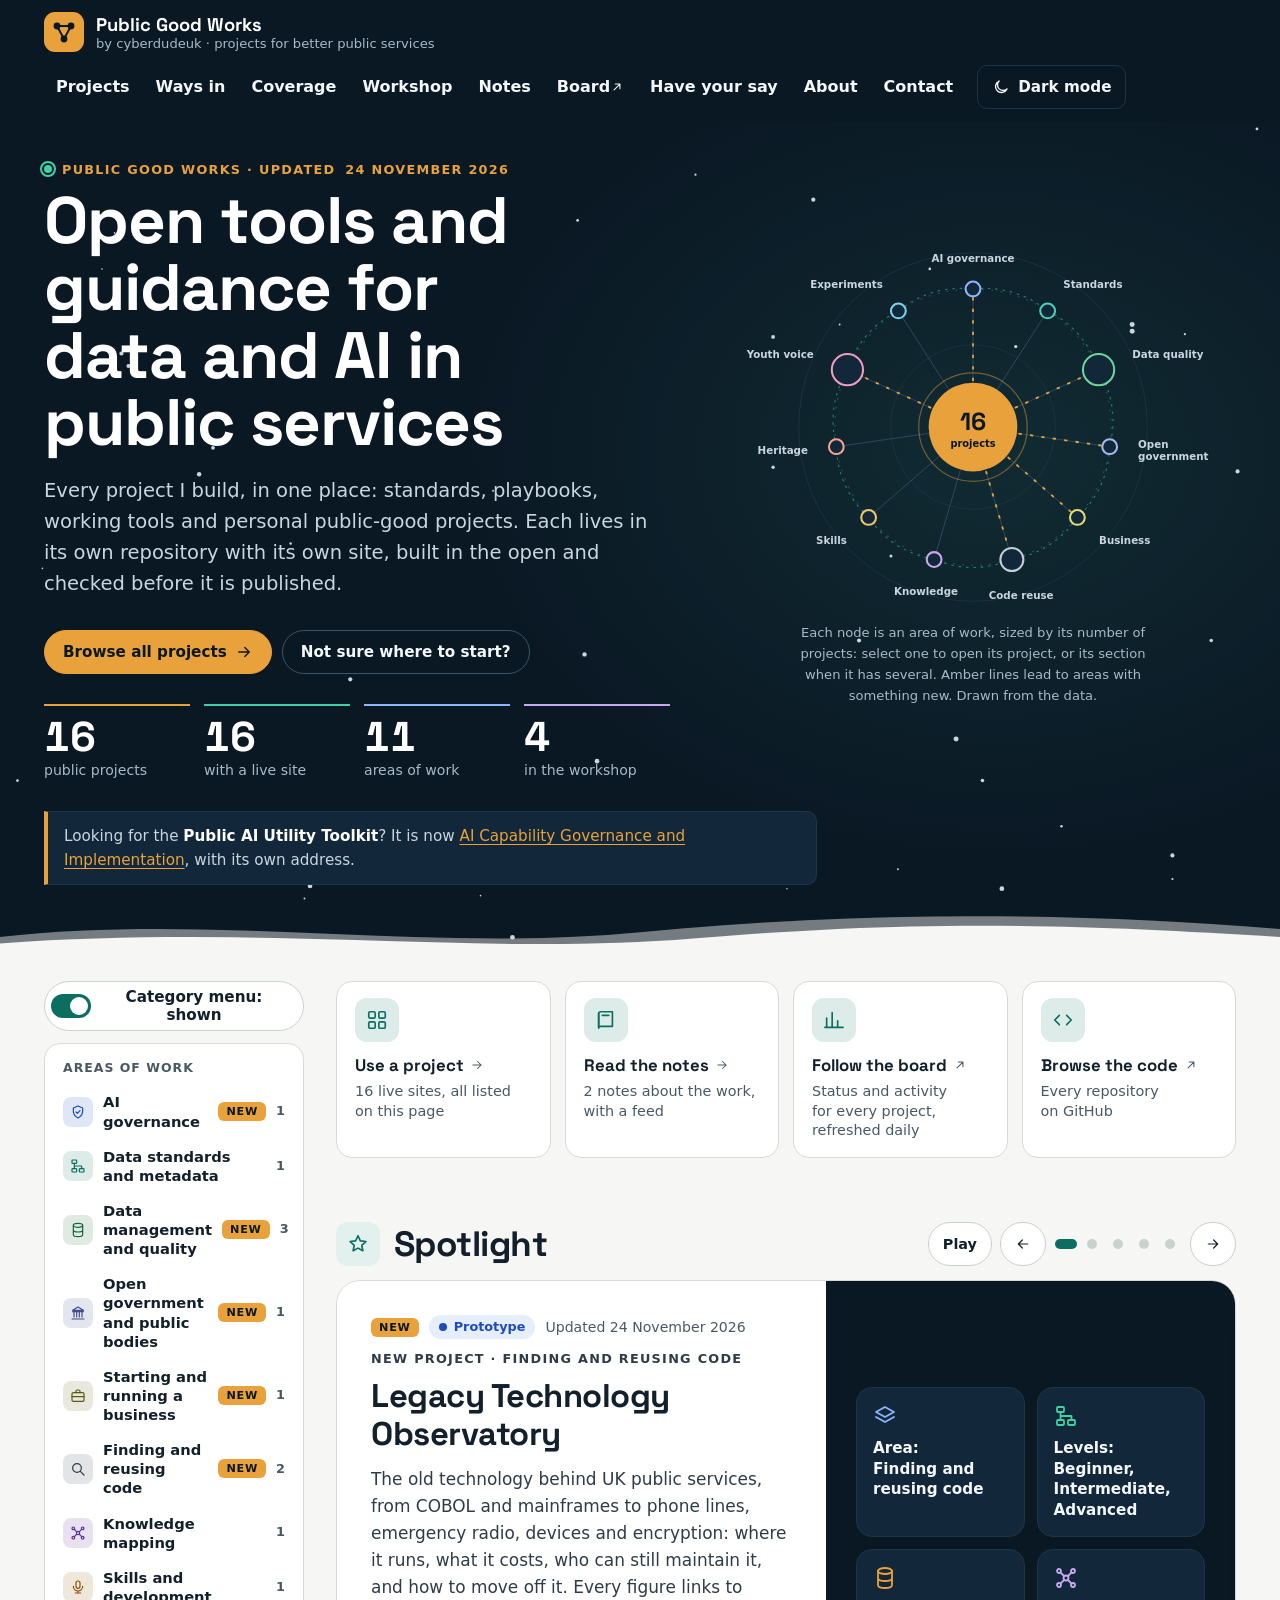
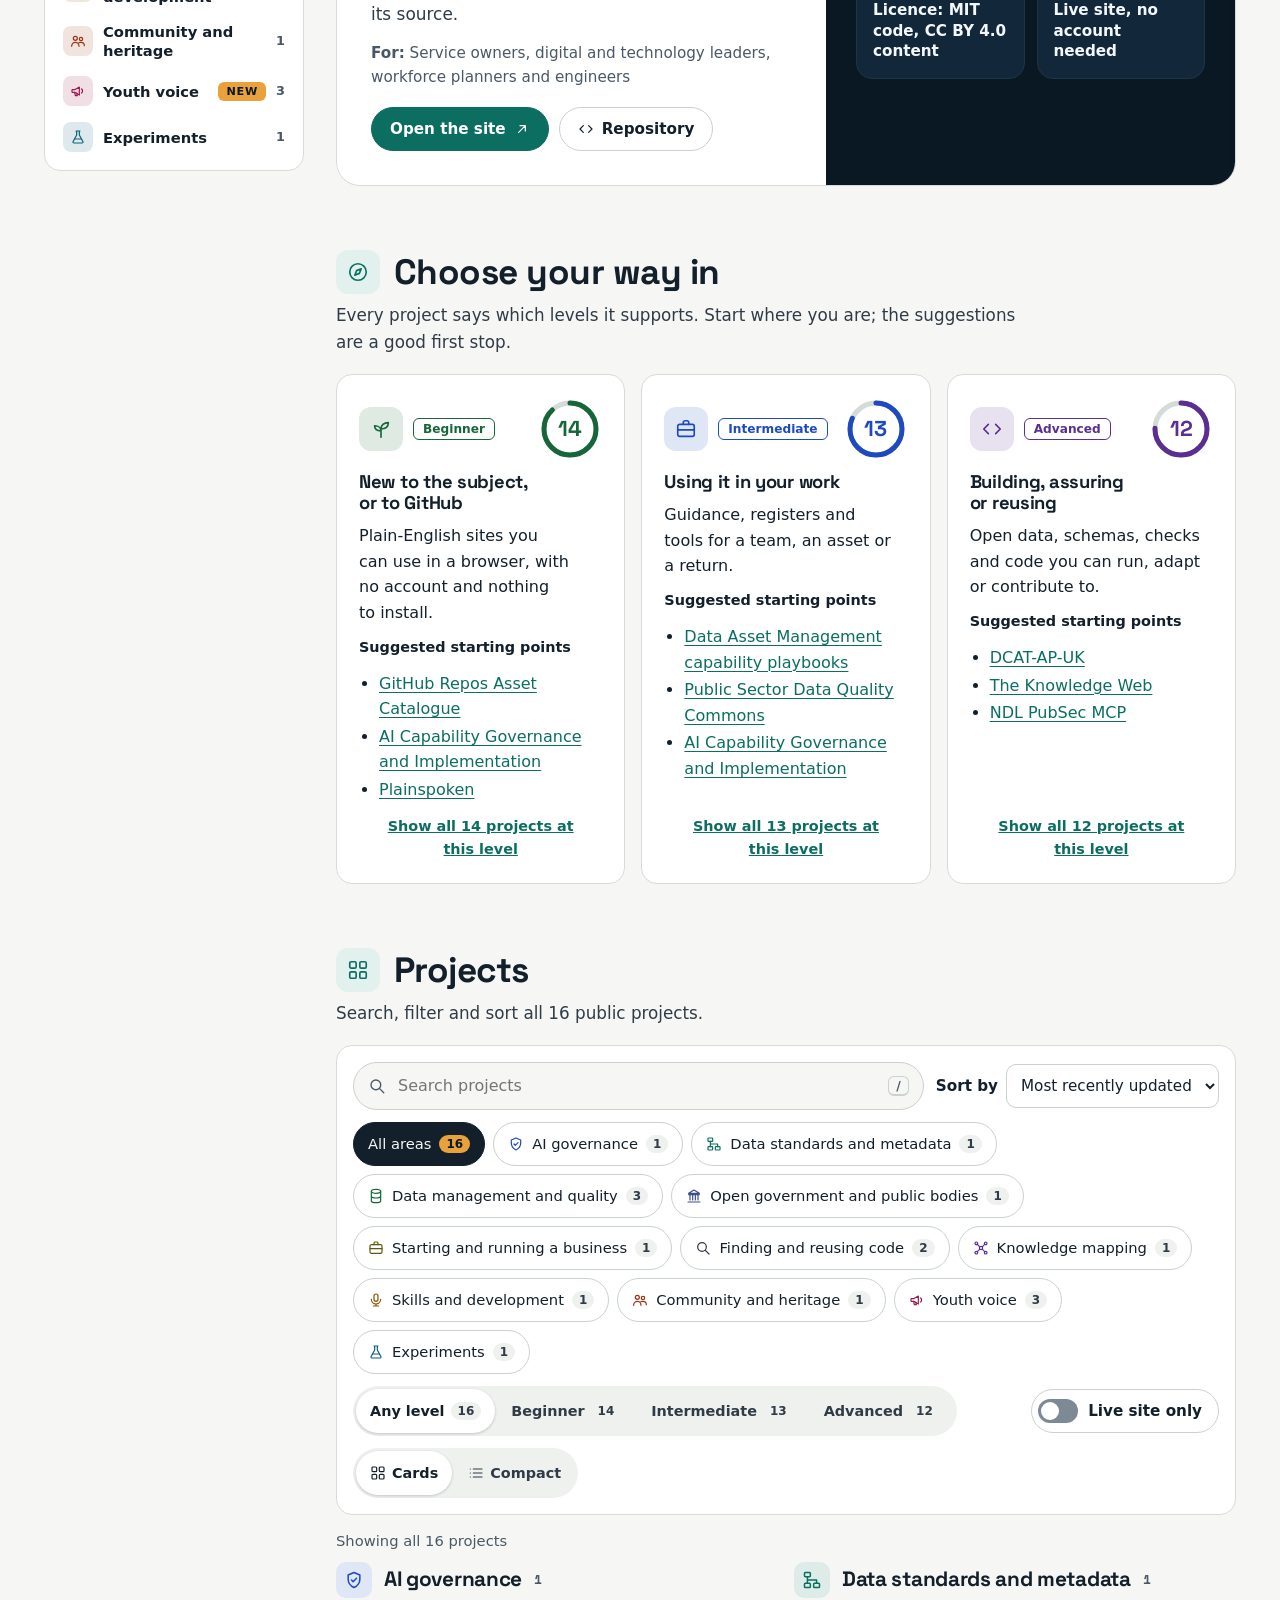
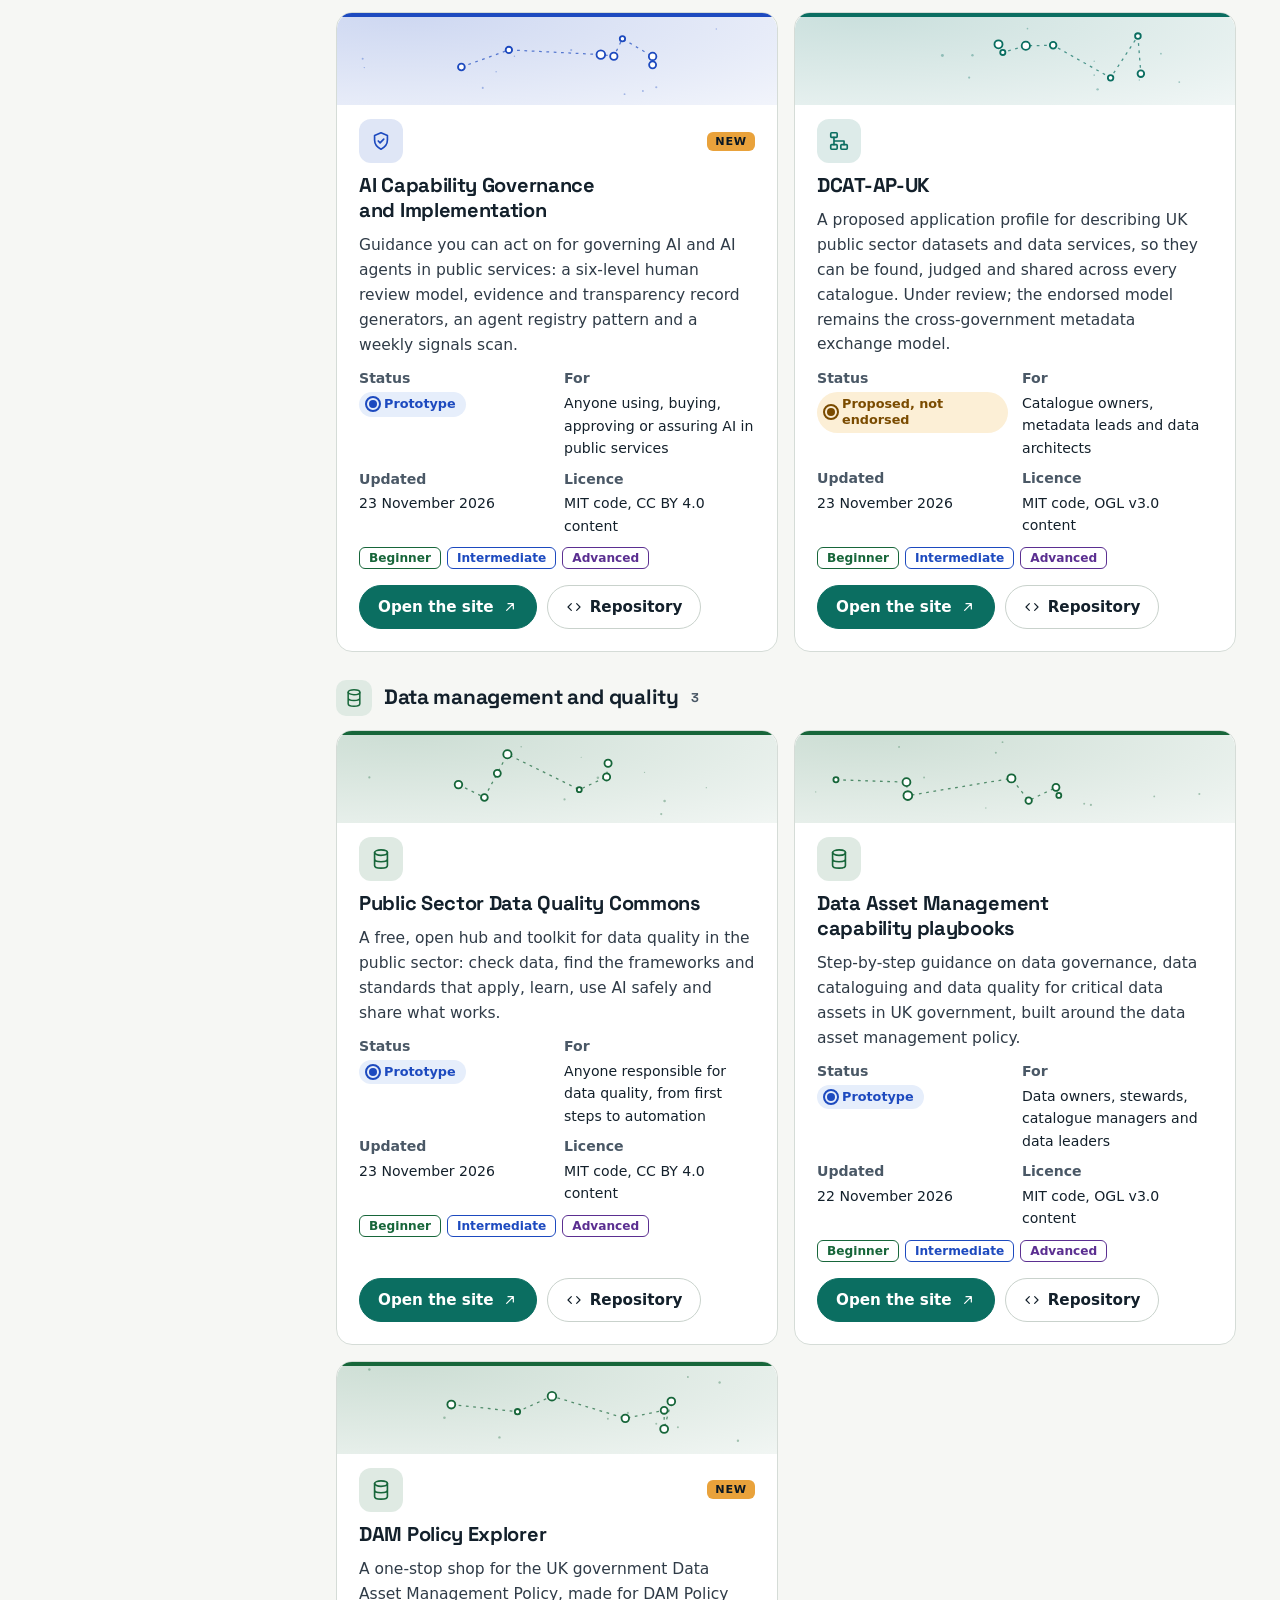
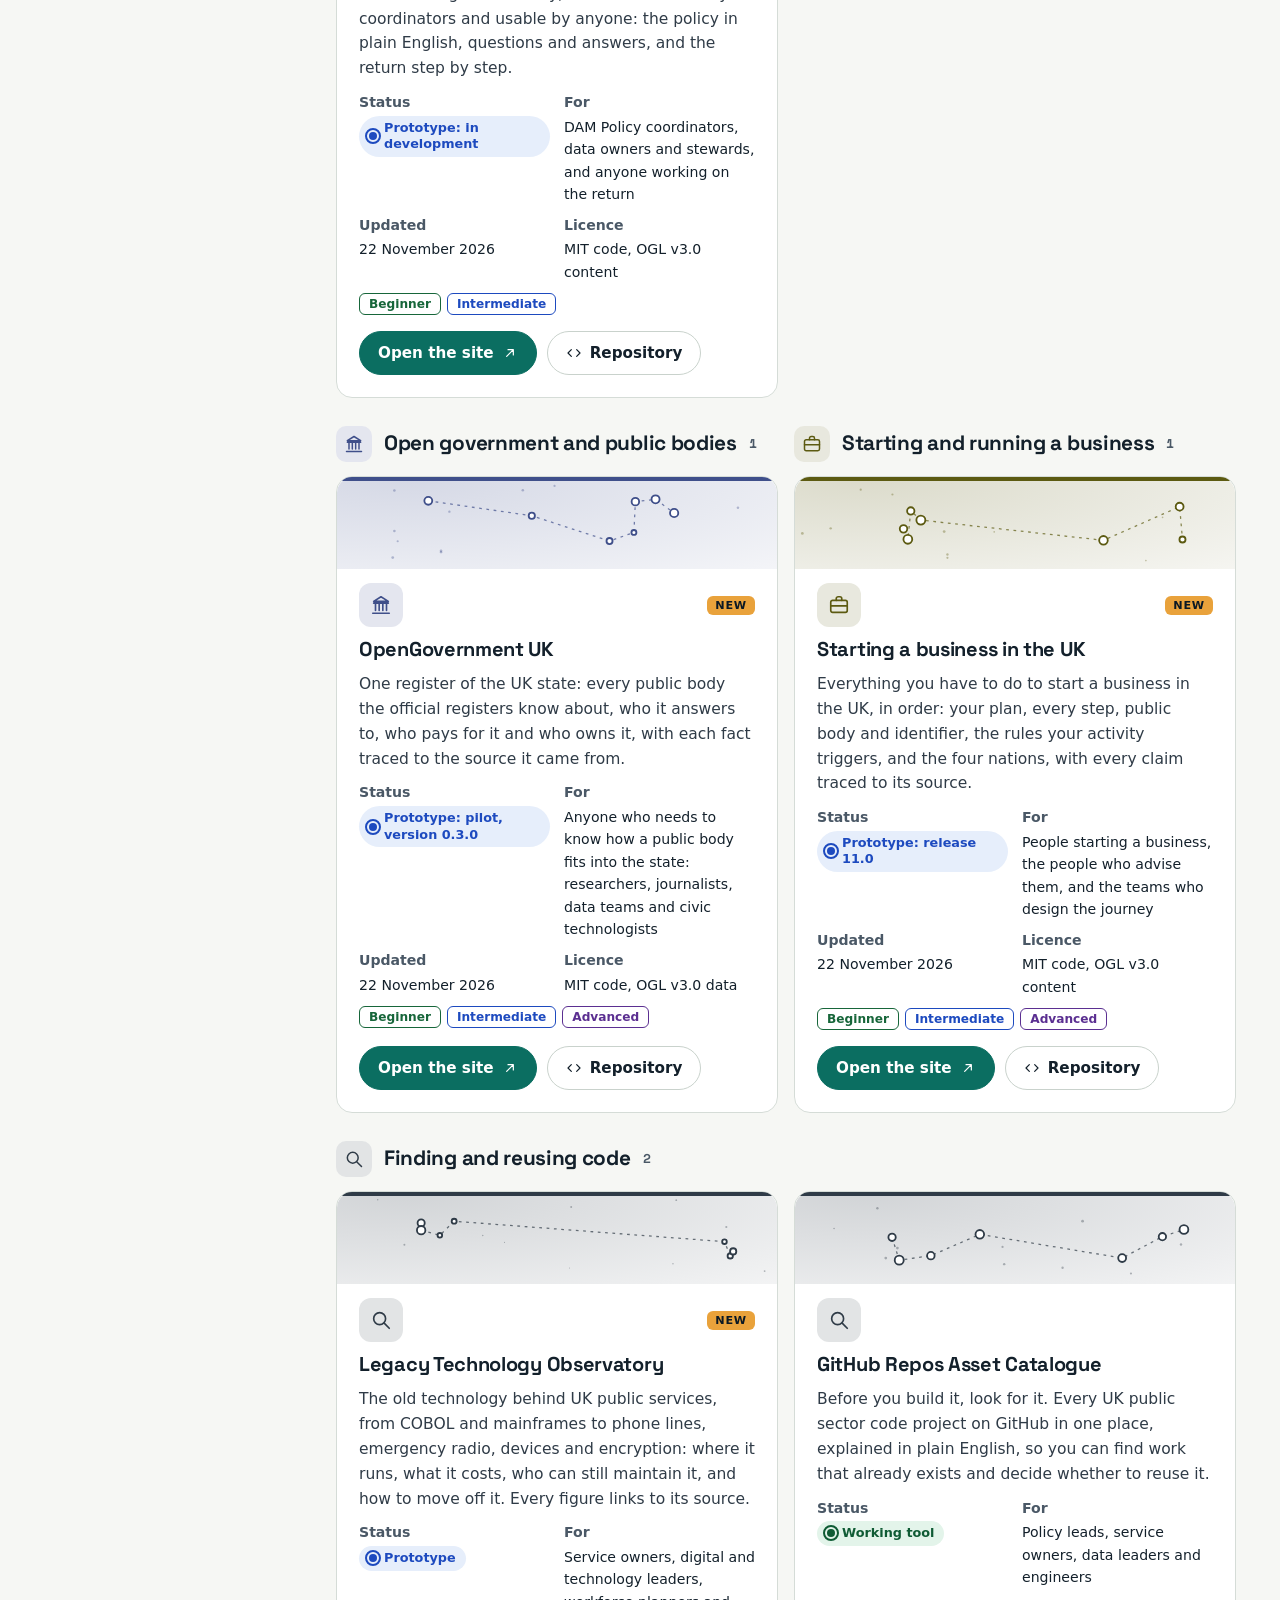
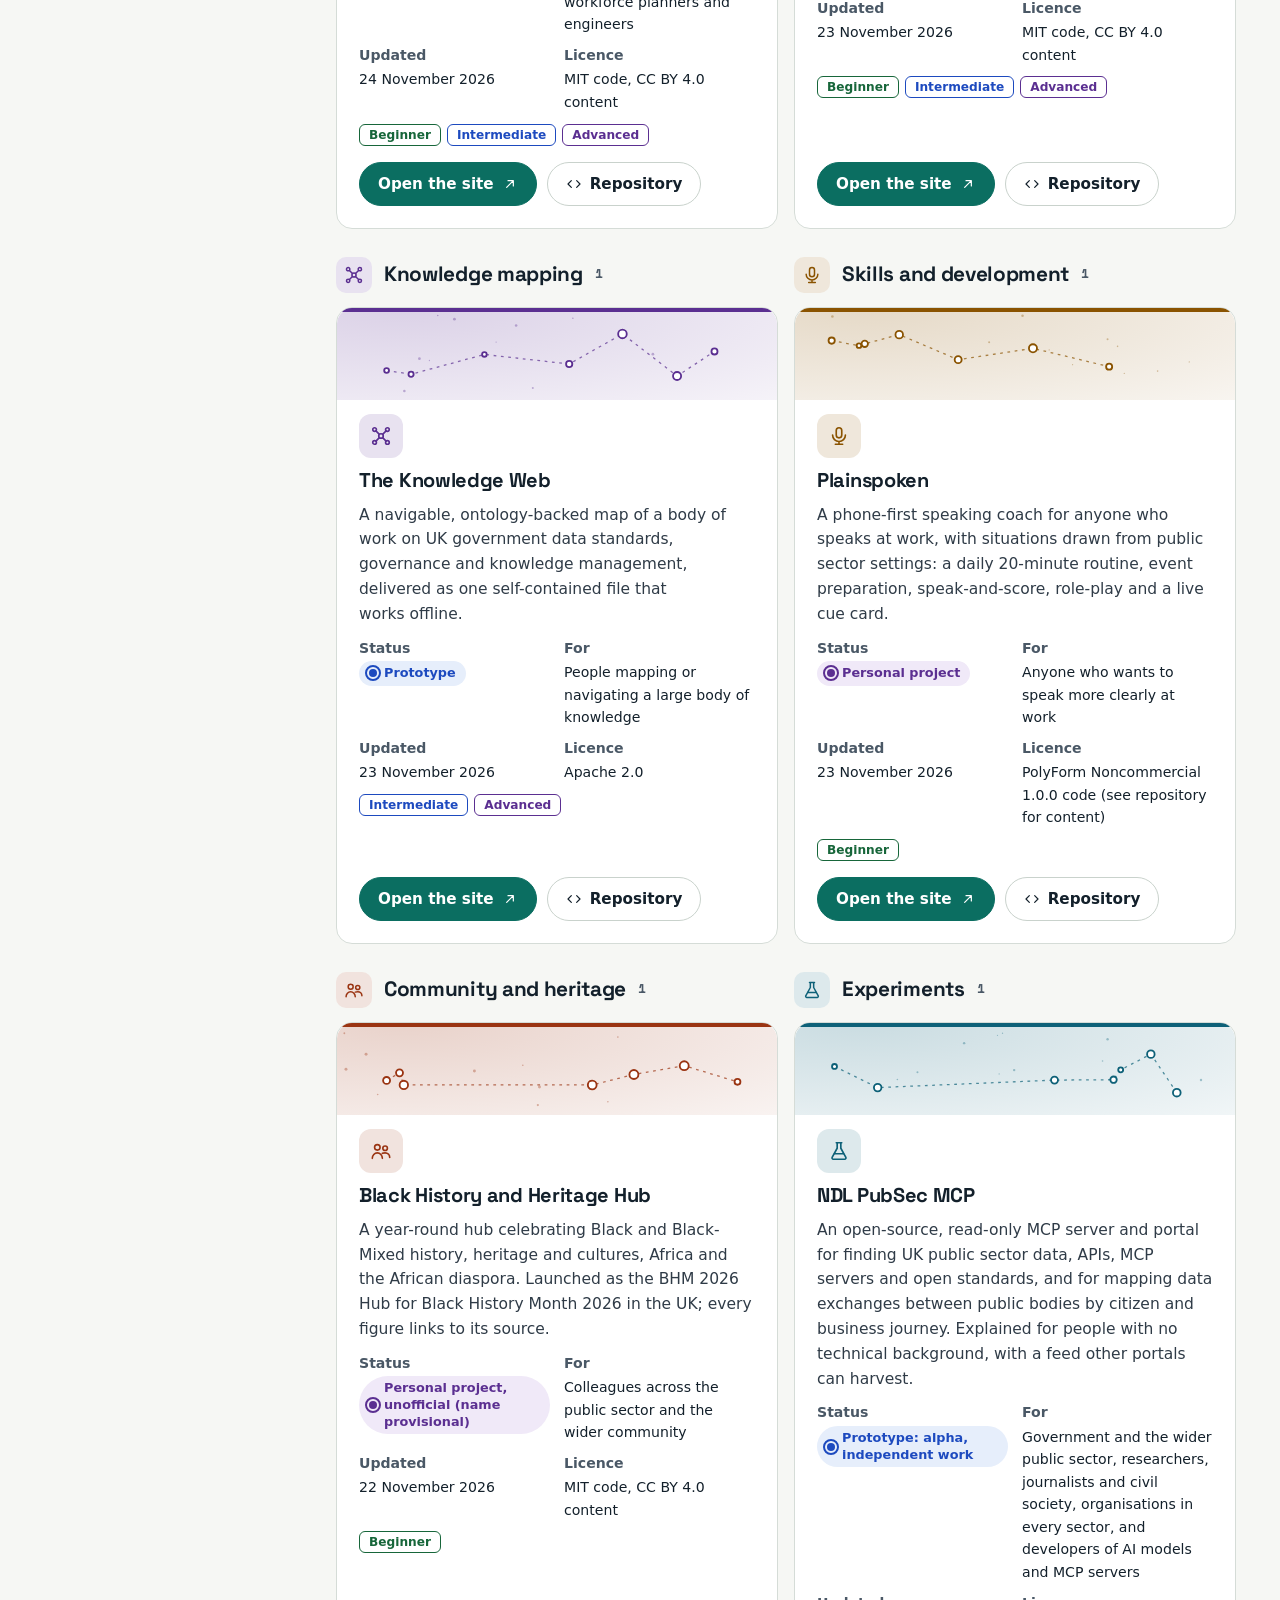
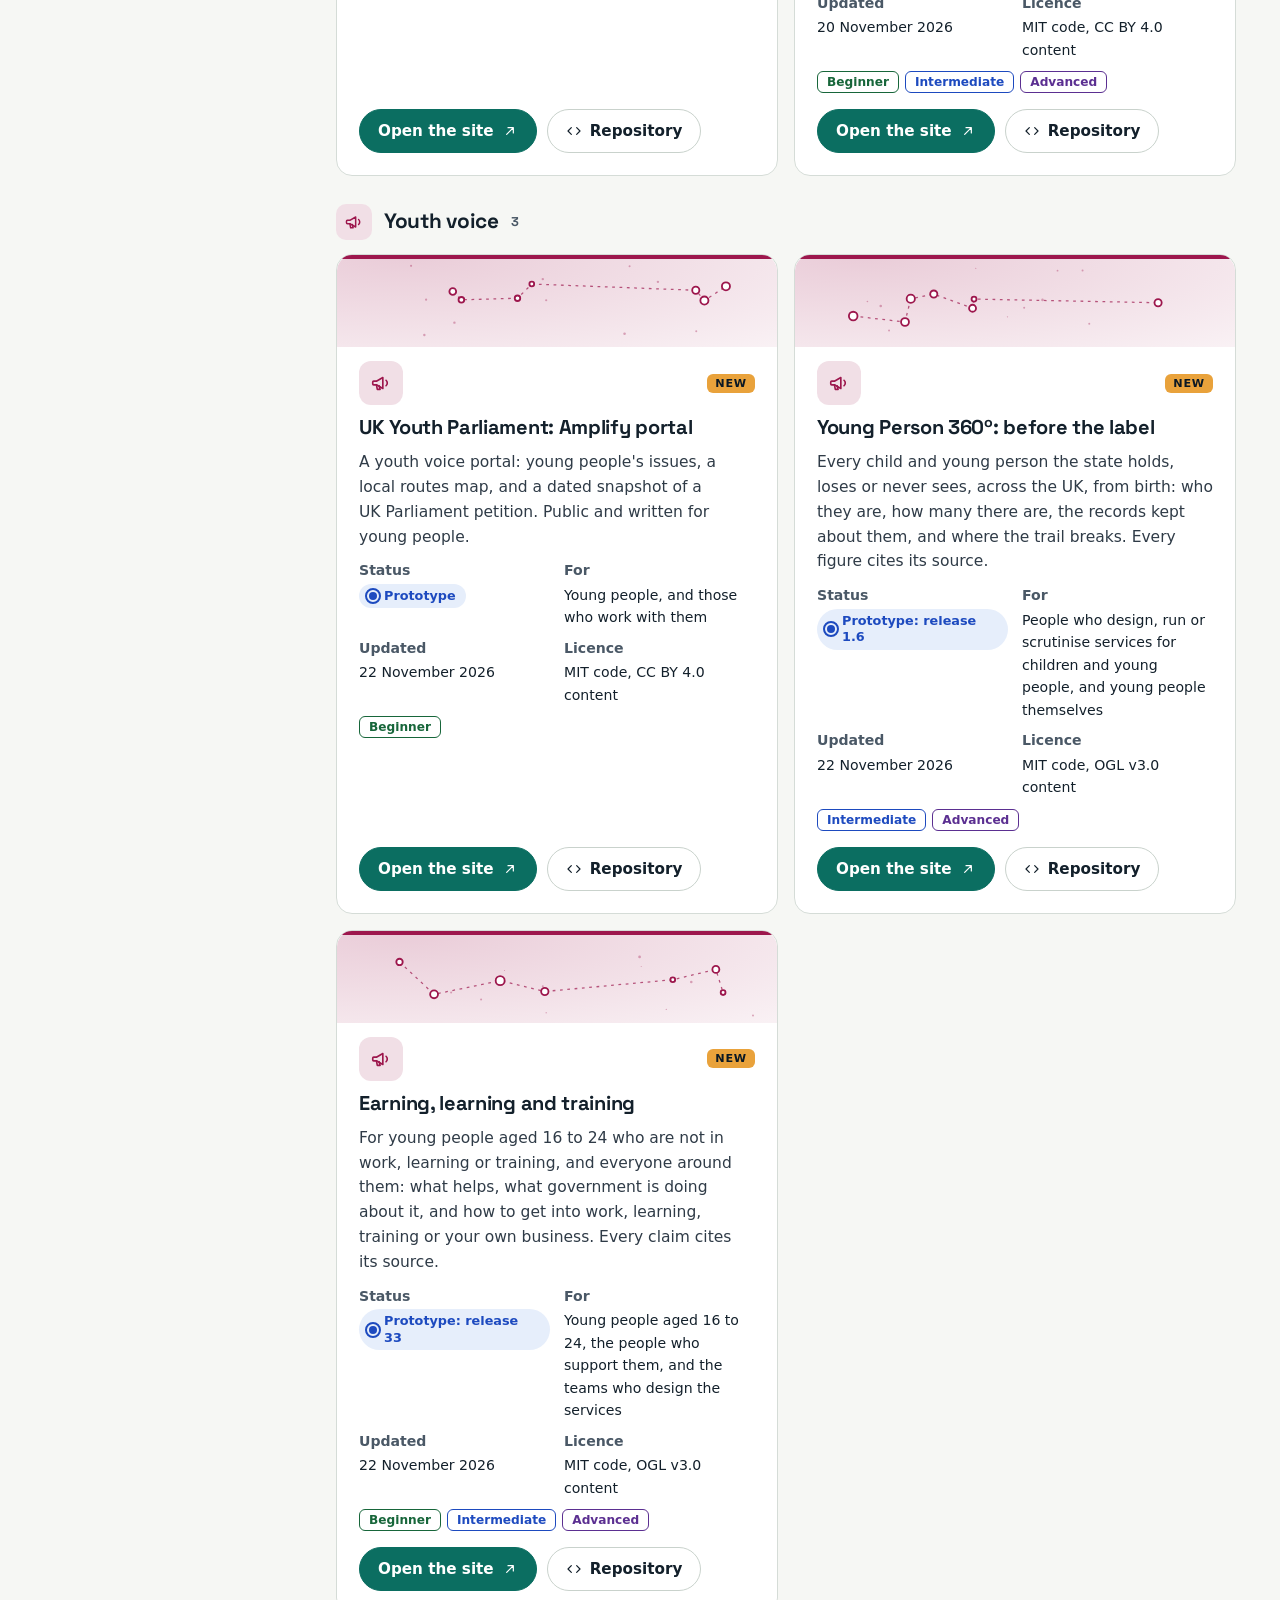
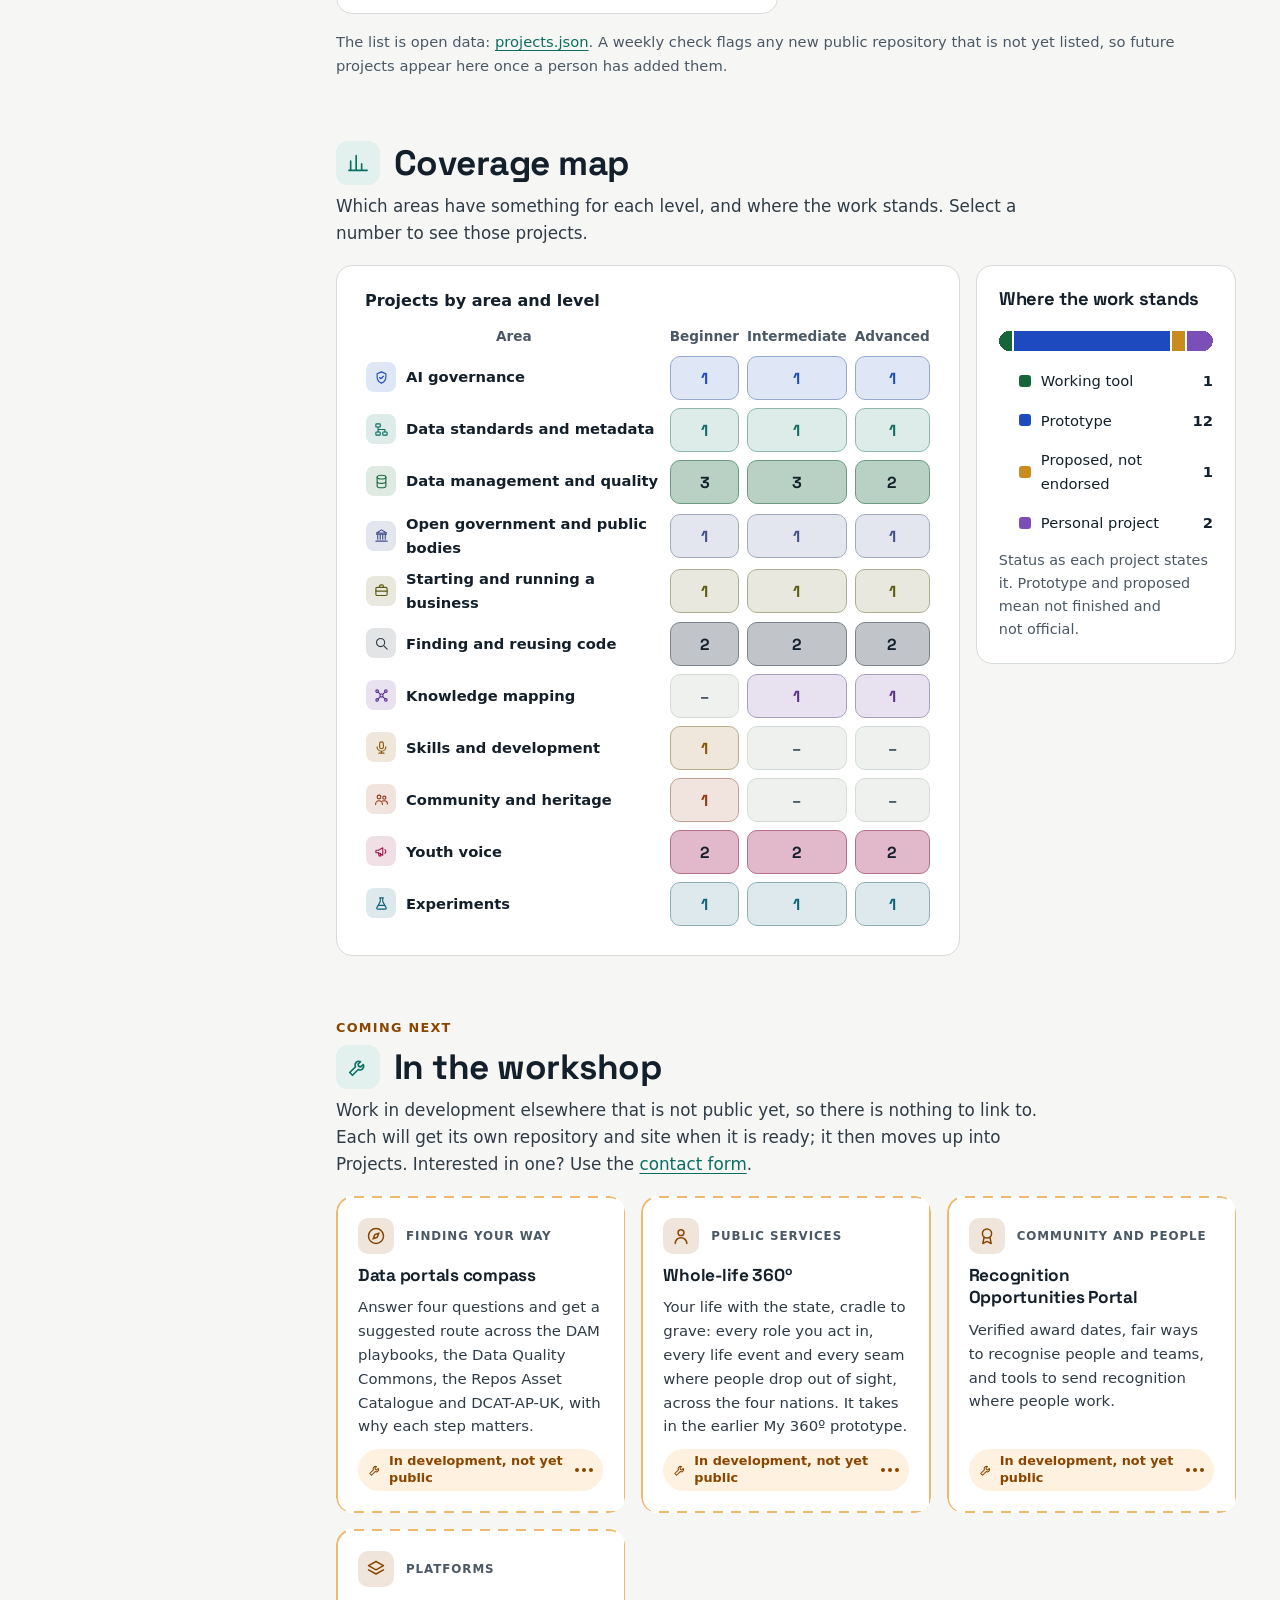
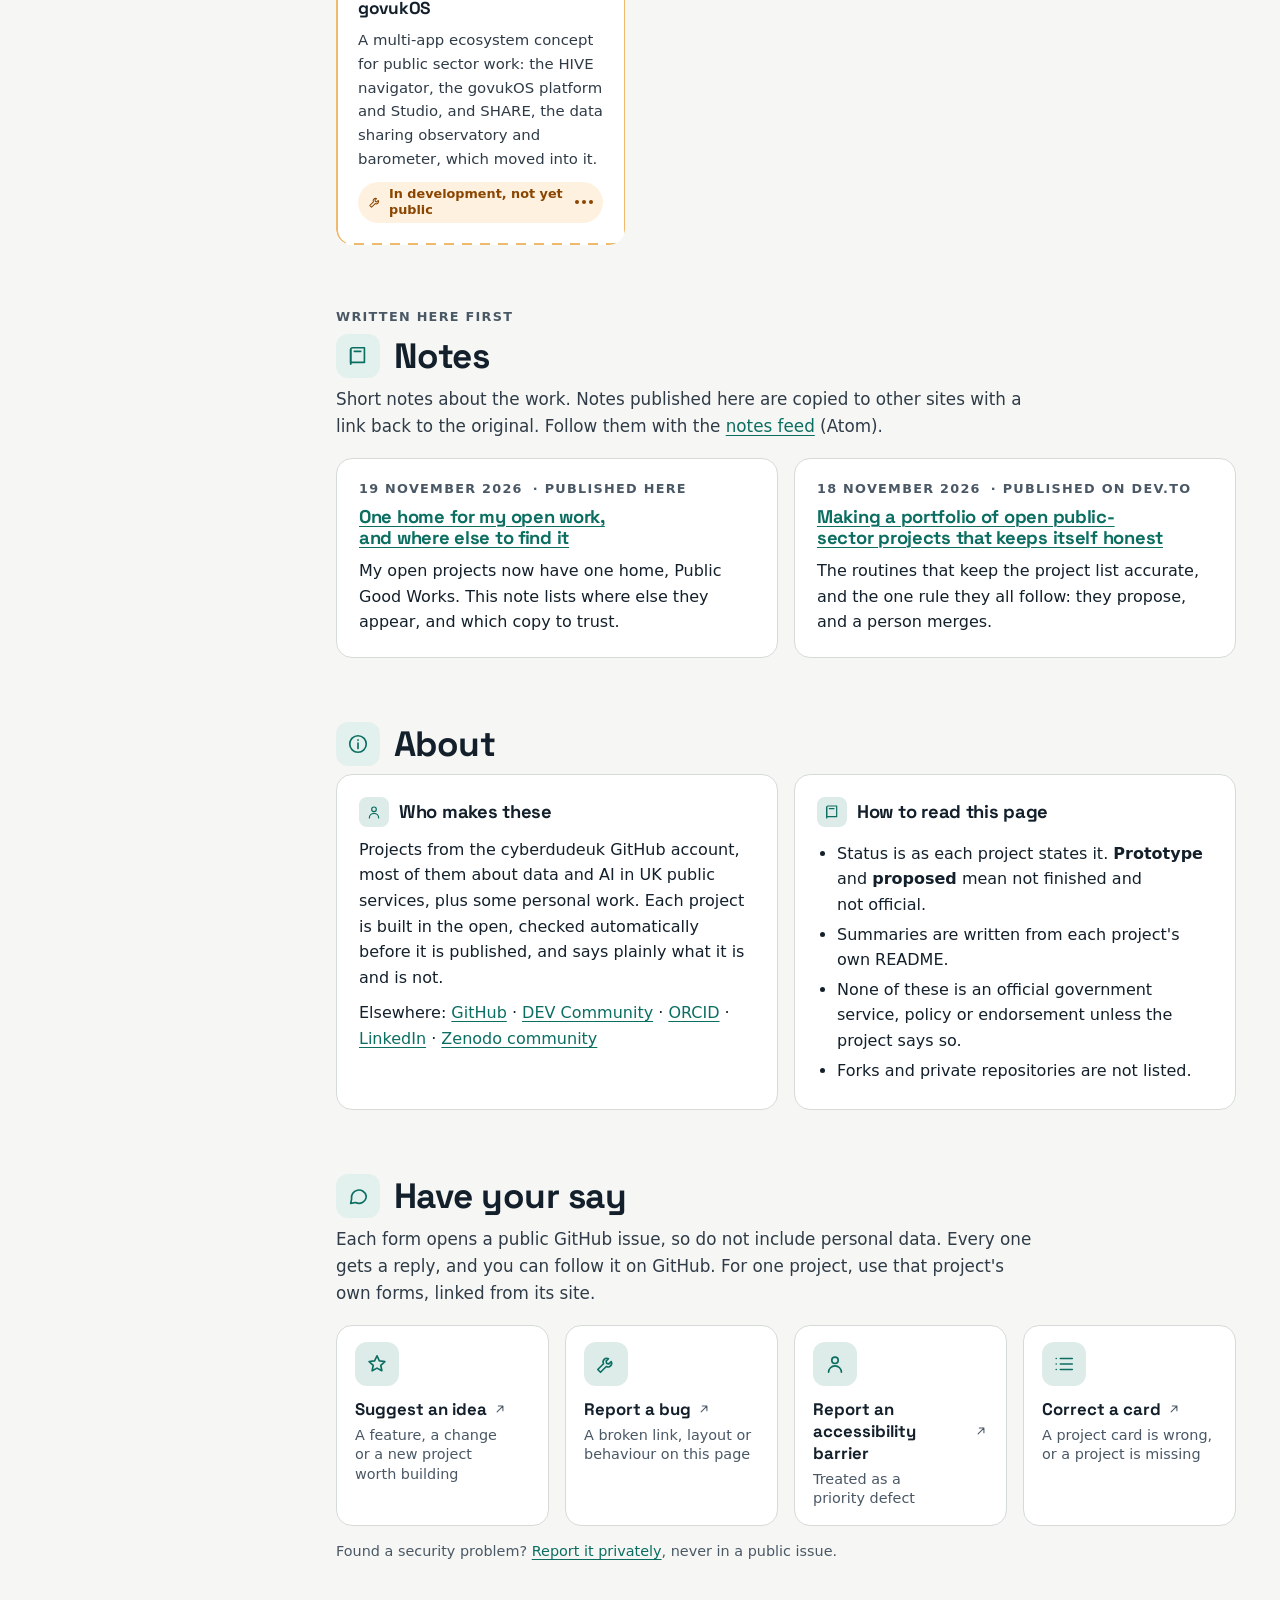
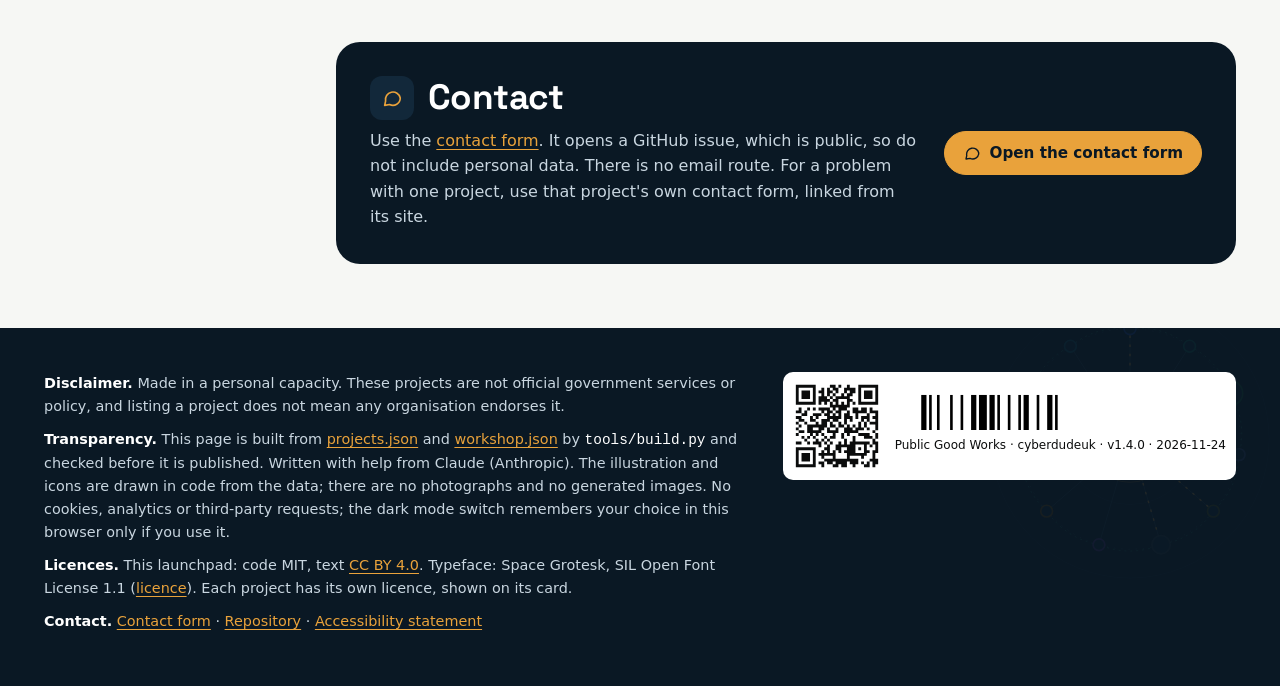
==== index.html @ a4d7176a "Add the Legacy Technology Observatory to the launchpad New project in Finding and reusing code, next" ====
<!DOCTYPE html>
<html lang="en-GB">
<head>
<meta charset="utf-8">
<meta name="viewport" content="width=device-width, initial-scale=1">
<title>Public Good Works: open tools for public services, by cyberdudeuk</title>
<meta name="description" content="Open tools, standards and guidance for data and AI in UK public services, plus personal public-good projects: every project by cyberdudeuk in one place.">
<meta name="version" content="1.4.0">
<link rel="canonical" href="https://cyberdudeuk.github.io/">
<link rel="alternate" type="application/atom+xml" href="feed.xml" title="Public Good Works: notes">
<meta property="og:type" content="website"><meta property="og:title" content="Public Good Works: open tools for public services"><meta property="og:url" content="https://cyberdudeuk.github.io/">
<meta property="og:description" content="Open tools, standards and guidance for data and AI in UK public services.">
<meta property="og:image" content="https://cyberdudeuk.github.io/og.jpg"><meta property="og:image:width" content="1200"><meta property="og:image:height" content="630"><meta property="og:image:alt" content="16 projects across 11 areas of work, drawn as a constellation">
<meta name="twitter:card" content="summary_large_image">
<meta name="theme-color" content="#0a1824">
<meta name="color-scheme" content="light dark">
<link rel="icon" href="data:image/svg+xml,%3Csvg xmlns='http://www.w3.org/2000/svg' viewBox='0 0 32 32'%3E%3Crect width='32' height='32' rx='8' fill='%23e9a23b'/%3E%3Cpath d='M10 11L22 11L16 22Z' fill='none' stroke='%230a1824' stroke-width='2'/%3E%3Ccircle cx='10' cy='11' r='3' fill='%230a1824'/%3E%3Ccircle cx='22' cy='11' r='3' fill='%230a1824'/%3E%3Ccircle cx='16' cy='22' r='3' fill='%230a1824'/%3E%3C/svg%3E">
<link rel="preload" href="fonts/space-grotesk-latin-wght.woff2" as="font" type="font/woff2" crossorigin>
<link rel="stylesheet" href="styles.css?v=c8df21d7c6">
<script type="application/ld+json">{"@context": "https://schema.org", "@type": "CollectionPage", "name": "Public Good Works", "creator": {"@type": "Person", "name": "cyberdudeuk", "sameAs": ["https://github.com/cyberdudeuk", "https://dev.to/cyberdudeuk", "https://orcid.org/0009-0000-5880-7219", "https://www.linkedin.com/in/emanuel", "https://zenodo.org/communities/public-good-works"]}, "url": "https://cyberdudeuk.github.io/", "dateModified": "2026-11-24", "inLanguage": "en-GB", "mainEntity": {"@type": "ItemList", "numberOfItems": 16, "itemListElement": [{"@type": "ListItem", "position": 1, "item": {"@type": "CreativeWork", "name": "Legacy Technology Observatory", "url": "https://cyberdudeuk.github.io/legacy-technology-observatory/", "codeRepository": "https://github.com/cyberdudeuk/legacy-technology-observatory", "abstract": "The old technology behind UK public services, from COBOL and mainframes to phone lines, emergency radio, devices and encryption: where it runs, what it costs, who can still maintain it, and how to move off it. Every figure links to its source.", "genre": "Finding and reusing code"}}, {"@type": "ListItem", "position": 2, "item": {"@type": "CreativeWork", "name": "AI Capability Governance and Implementation", "url": "https://cyberdudeuk.github.io/ai-capability-governance/", "codeRepository": "https://github.com/cyberdudeuk/ai-capability-governance", "abstract": "Guidance you can act on for governing AI and AI agents in public services: a six-level human review model, evidence and transparency record generators, an agent registry pattern and a weekly signals scan.", "genre": "AI governance"}}, {"@type": "ListItem", "position": 3, "item": {"@type": "CreativeWork", "name": "DCAT-AP-UK", "url": "https://cyberdudeuk.github.io/dcat-ap-uk/", "codeRepository": "https://github.com/cyberdudeuk/dcat-ap-uk", "abstract": "A proposed application profile for describing UK public sector datasets and data services, so they can be found, judged and shared across every catalogue. Under review; the endorsed model remains the cross-government metadata exchange model.", "genre": "Data standards and metadata"}}, {"@type": "ListItem", "position": 4, "item": {"@type": "CreativeWork", "name": "Public Sector Data Quality Commons", "url": "https://cyberdudeuk.github.io/dq-commons/", "codeRepository": "https://github.com/cyberdudeuk/dq-commons", "abstract": "A free, open hub and toolkit for data quality in the public sector: check data, find the frameworks and standards that apply, learn, use AI safely and share what works.", "genre": "Data management and quality"}}, {"@type": "ListItem", "position": 5, "item": {"@type": "CreativeWork", "name": "GitHub Repos Asset Catalogue", "url": "https://cyberdudeuk.github.io/github-repos-asset-catalogue/", "codeRepository": "https://github.com/cyberdudeuk/github-repos-asset-catalogue", "abstract": "Before you build it, look for it. Every UK public sector code project on GitHub in one place, explained in plain English, so you can find work that already exists and decide whether to reuse it.", "genre": "Finding and reusing code"}}, {"@type": "ListItem", "position": 6, "item": {"@type": "CreativeWork", "name": "The Knowledge Web", "url": "https://cyberdudeuk.github.io/knowledge-web/dist/the-web.html", "codeRepository": "https://github.com/cyberdudeuk/knowledge-web", "abstract": "A navigable, ontology-backed map of a body of work on UK government data standards, governance and knowledge management, delivered as one self-contained file that works offline.", "genre": "Knowledge mapping"}}, {"@type": "ListItem", "position": 7, "item": {"@type": "CreativeWork", "name": "Plainspoken", "url": "https://cyberdudeuk.github.io/plainspoken/", "codeRepository": "https://github.com/cyberdudeuk/plainspoken", "abstract": "A phone-first speaking coach for anyone who speaks at work, with situations drawn from public sector settings: a daily 20-minute routine, event preparation, speak-and-score, role-play and a live cue card.", "genre": "Skills and development"}}, {"@type": "ListItem", "position": 8, "item": {"@type": "CreativeWork", "name": "Data Asset Management capability playbooks", "url": "https://cyberdudeuk.github.io/dam-capability-playbooks/", "codeRepository": "https://github.com/cyberdudeuk/dam-capability-playbooks", "abstract": "Step-by-step guidance on data governance, data cataloguing and data quality for critical data assets in UK government, built around the data asset management policy.", "genre": "Data management and quality"}}, {"@type": "ListItem", "position": 9, "item": {"@type": "CreativeWork", "name": "DAM Policy Explorer", "url": "https://cyberdudeuk.github.io/dam-policy-explorer/", "codeRepository": "https://github.com/cyberdudeuk/dam-policy-explorer", "abstract": "A one-stop shop for the UK government Data Asset Management Policy, made for DAM Policy coordinators and usable by anyone: the policy in plain English, questions and answers, and the return step by step.", "genre": "Data management and quality"}}, {"@type": "ListItem", "position": 10, "item": {"@type": "CreativeWork", "name": "OpenGovernment UK", "url": "https://cyberdudeuk.github.io/opengovernment-uk/", "codeRepository": "https://github.com/cyberdudeuk/opengovernment-uk", "abstract": "One register of the UK state: every public body the official registers know about, who it answers to, who pays for it and who owns it, with each fact traced to the source it came from.", "genre": "Open government and public bodies"}}, {"@type": "ListItem", "position": 11, "item": {"@type": "CreativeWork", "name": "Starting a business in the UK", "url": "https://cyberdudeuk.github.io/start-a-business-uk/", "codeRepository": "https://github.com/cyberdudeuk/start-a-business-uk", "abstract": "Everything you have to do to start a business in the UK, in order: your plan, every step, public body and identifier, the rules your activity triggers, and the four nations, with every claim traced to its source.", "genre": "Starting and running a business"}}, {"@type": "ListItem", "position": 12, "item": {"@type": "CreativeWork", "name": "Black History and Heritage Hub", "url": "https://cyberdudeuk.github.io/black-mixed-heritage/", "codeRepository": "https://github.com/cyberdudeuk/black-mixed-heritage", "abstract": "A year-round hub celebrating Black and Black-Mixed history, heritage and cultures, Africa and the African diaspora. Launched as the BHM 2026 Hub for Black History Month 2026 in the UK; every figure links to its source.", "genre": "Community and heritage"}}, {"@type": "ListItem", "position": 13, "item": {"@type": "CreativeWork", "name": "UK Youth Parliament: Amplify portal", "url": "https://cyberdudeuk.github.io/uk-youth-parliament-amplify/", "codeRepository": "https://github.com/cyberdudeuk/uk-youth-parliament-amplify", "abstract": "A youth voice portal: young people's issues, a local routes map, and a dated snapshot of a UK Parliament petition. Public and written for young people.", "genre": "Youth voice"}}, {"@type": "ListItem", "position": 14, "item": {"@type": "CreativeWork", "name": "Young Person 360º: before the label", "url": "https://cyberdudeuk.github.io/young-person-360/", "codeRepository": "https://github.com/cyberdudeuk/young-person-360", "abstract": "Every child and young person the state holds, loses or never sees, across the UK, from birth: who they are, how many there are, the records kept about them, and where the trail breaks. Every figure cites its source.", "genre": "Youth voice"}}, {"@type": "ListItem", "position": 15, "item": {"@type": "CreativeWork", "name": "Earning, learning and training", "url": "https://cyberdudeuk.github.io/earning-learning-training/", "codeRepository": "https://github.com/cyberdudeuk/earning-learning-training", "abstract": "For young people aged 16 to 24 who are not in work, learning or training, and everyone around them: what helps, what government is doing about it, and how to get into work, learning, training or your own business. Every claim cites its source.", "genre": "Youth voice"}}, {"@type": "ListItem", "position": 16, "item": {"@type": "CreativeWork", "name": "NDL PubSec MCP", "url": "https://cyberdudeuk.github.io/ndl-pubsec-mcp/", "codeRepository": "https://github.com/cyberdudeuk/ndl-pubsec-mcp", "abstract": "An open-source, read-only MCP server and portal for finding UK public sector data, APIs, MCP servers and open standards, and for mapping data exchanges between public bodies by citizen and business journey. Explained for people with no technical background, with a feed other portals can harvest.", "genre": "Experiments"}}]}}</script>
<script>/* Old links to the Public AI Utility Toolkit (which lived here until November 2026) go to its new address. */
(function(){var h=(location.hash||'').slice(1);var old=["start-here", "knowledge", "toolkit", "tools", "assurance", "catalogue", "ucd", "practice", "resources", "signals", "transparency", "roadmap", "glossary", "contact", "tool-triage", "tool-evidence", "tool-deia", "tool-atrs", "tool-pqc", "tool-plain"];if(old.indexOf(h)>-1){location.replace('https://cyberdudeuk.github.io/ai-capability-governance/#'+h);}})();
/* A theme chosen with the switch is applied before the page paints. Nothing is stored unless you use the switch. */
(function(){try{var t=localStorage.getItem('theme');if(t==='dark'||t==='light')document.documentElement.setAttribute('data-theme',t);}catch(x){}})();</script>
</head>
<body>
<a class="skip" href="#main">Skip to main content</a>
<div class="progress" aria-hidden="true"></div>
<header class="masthead">
 <div class="wrap mast">
  <a class="brand" href="#top"><svg class="mark" width="40" height="40" viewBox="0 0 40 40" aria-hidden="true" focusable="false"><rect width="40" height="40" rx="11"/><path d="M13 14L27 14L20 27Z"/><circle cx="13" cy="14" r="3.4"/><circle cx="27" cy="14" r="3.4"/><circle cx="20" cy="27" r="3.4"/></svg><span>Public Good Works<small>by cyberdudeuk · projects for better public services</small></span></a>
  <nav class="global" aria-label="Sections"><a href="#projects">Projects</a><a href="#ways-in">Ways in</a><a href="#coverage">Coverage</a><a href="#workshop">Workshop</a><a href="#notes">Notes</a><a href="https://github.com/users/cyberdudeuk/projects/4">Board<svg class="ico" width="14" height="14" viewBox="0 0 24 24" fill="none" stroke="currentColor" stroke-width="1.8" stroke-linecap="round" stroke-linejoin="round" aria-hidden="true" focusable="false"><path d="M7 17L17 7M9 7h8v8"/></svg></a><a href="#feedback">Have your say</a><a href="#about">About</a><a href="#contact">Contact</a></nav>
  <details class="navmenu"><summary><svg class="ico" width="20" height="20" viewBox="0 0 24 24" fill="none" stroke="currentColor" stroke-width="1.8" stroke-linecap="round" stroke-linejoin="round" aria-hidden="true" focusable="false"><path d="M4 7h16M4 12h16M4 17h16"/></svg>Menu</summary><nav aria-label="Sections (menu)"><a href="#projects">Projects</a><a href="#ways-in">Ways in</a><a href="#coverage">Coverage</a><a href="#workshop">Workshop</a><a href="#notes">Notes</a><a href="https://github.com/users/cyberdudeuk/projects/4">Board<svg class="ico" width="14" height="14" viewBox="0 0 24 24" fill="none" stroke="currentColor" stroke-width="1.8" stroke-linecap="round" stroke-linejoin="round" aria-hidden="true" focusable="false"><path d="M7 17L17 7M9 7h8v8"/></svg></a><a href="#feedback">Have your say</a><a href="#about">About</a><a href="#contact">Contact</a></nav></details>
  <button type="button" class="theme js-only" id="themeToggle" role="switch" aria-checked="false"><svg class="ico" width="18" height="18" viewBox="0 0 24 24" fill="none" stroke="currentColor" stroke-width="1.8" stroke-linecap="round" stroke-linejoin="round" aria-hidden="true" focusable="false"><path d="M20 14.5A8 8 0 1 1 9.5 4a6.5 6.5 0 0 0 10.5 10.5z"/></svg><span>Dark mode</span></button>
 </div>
</header>
<section class="hero" id="top" aria-labelledby="h-top">
 <svg class="starfield" viewBox="0 0 1200 600" preserveAspectRatio="xMidYMid slice" aria-hidden="true" focusable="false"><circle cx="1045" cy="5" r="1.0" style="animation-delay:1.8s"/><circle cx="1087" cy="92" r="1.4" style="animation-delay:3.4s"/><circle cx="984" cy="529" r="1.5" style="animation-delay:3.9s"/><circle cx="33" cy="553" r="1.2" style="animation-delay:2.6s"/><circle cx="955" cy="151" r="1.8" style="animation-delay:5.0s"/><circle cx="847" cy="475" r="1.3" style="animation-delay:3.2s"/><circle cx="1012" cy="374" r="1.3" style="animation-delay:3.3s"/><circle cx="292" cy="235" r="1.4" style="animation-delay:3.3s"/><circle cx="212" cy="106" r="0.6" style="animation-delay:0.3s"/><circle cx="1064" cy="454" r="1.1" style="animation-delay:2.2s"/><circle cx="358" cy="560" r="0.7" style="animation-delay:0.8s"/><circle cx="786" cy="539" r="0.7" style="animation-delay:0.8s"/><circle cx="52" cy="435" r="1.1" style="animation-delay:2.2s"/><circle cx="9" cy="593" r="0.5" style="animation-delay:0.1s"/><circle cx="984" cy="546" r="0.8" style="animation-delay:1.2s"/><circle cx="1111" cy="14" r="0.6" style="animation-delay:0.5s"/><circle cx="226" cy="167" r="1.5" style="animation-delay:4.0s"/><circle cx="555" cy="71" r="1.0" style="animation-delay:1.9s"/><circle cx="955" cy="146" r="1.8" style="animation-delay:4.9s"/><circle cx="758" cy="374" r="1.5" style="animation-delay:3.7s"/><circle cx="861" cy="553" r="1.7" style="animation-delay:4.7s"/><circle cx="71" cy="301" r="1.0" style="animation-delay:1.8s"/><circle cx="508" cy="588" r="1.7" style="animation-delay:4.8s"/><circle cx="122" cy="136" r="0.9" style="animation-delay:1.6s"/><circle cx="56" cy="127" r="0.9" style="animation-delay:1.5s"/><circle cx="376" cy="219" r="0.6" style="animation-delay:0.4s"/><circle cx="151" cy="475" r="1.0" style="animation-delay:1.9s"/><circle cx="1191" cy="92" r="1.1" style="animation-delay:2.4s"/><circle cx="325" cy="379" r="1.5" style="animation-delay:3.8s"/><circle cx="725" cy="56" r="1.5" style="animation-delay:4.0s"/><circle cx="809" cy="106" r="1.0" style="animation-delay:2.0s"/><circle cx="104" cy="315" r="0.5" style="animation-delay:0.1s"/><circle cx="1031" cy="252" r="1.5" style="animation-delay:3.9s"/><circle cx="696" cy="155" r="1.4" style="animation-delay:3.4s"/><circle cx="871" cy="162" r="1.2" style="animation-delay:2.7s"/><circle cx="485" cy="558" r="0.6" style="animation-delay:0.2s"/><circle cx="231" cy="176" r="1.4" style="animation-delay:3.4s"/><circle cx="428" cy="548" r="1.0" style="animation-delay:1.9s"/><circle cx="47" cy="101" r="1.5" style="animation-delay:3.9s"/><circle cx="381" cy="292" r="0.6" style="animation-delay:0.3s"/><circle cx="569" cy="461" r="1.7" style="animation-delay:4.7s"/><circle cx="696" cy="249" r="1.2" style="animation-delay:2.7s"/><circle cx="306" cy="271" r="0.5" style="animation-delay:0.1s"/><circle cx="744" cy="146" r="0.7" style="animation-delay:0.9s"/><circle cx="1176" cy="26" r="1.6" style="animation-delay:4.1s"/><circle cx="828" cy="445" r="1.8" style="animation-delay:4.8s"/><circle cx="5" cy="148" r="1.8" style="animation-delay:4.9s"/><circle cx="391" cy="402" r="1.5" style="animation-delay:3.8s"/><circle cx="640" cy="38" r="0.8" style="animation-delay:1.0s"/><circle cx="362" cy="551" r="1.7" style="animation-delay:4.4s"/><circle cx="235" cy="520" r="1.6" style="animation-delay:4.1s"/><circle cx="781" cy="313" r="1.1" style="animation-delay:2.2s"/><circle cx="993" cy="153" r="0.8" style="animation-delay:1.1s"/><circle cx="188" cy="548" r="0.7" style="animation-delay:0.8s"/><circle cx="1129" cy="38" r="0.7" style="animation-delay:0.6s"/><circle cx="169" cy="322" r="0.6" style="animation-delay:0.3s"/><circle cx="1167" cy="466" r="0.9" style="animation-delay:1.7s"/><circle cx="904" cy="508" r="0.9" style="animation-delay:1.4s"/><circle cx="1073" cy="591" r="1.7" style="animation-delay:4.5s"/><circle cx="494" cy="266" r="0.7" style="animation-delay:0.9s"/><circle cx="282" cy="254" r="1.6" style="animation-delay:4.4s"/><circle cx="348" cy="304" r="0.9" style="animation-delay:1.5s"/><circle cx="560" cy="384" r="1.6" style="animation-delay:4.0s"/><circle cx="1200" cy="598" r="1.6" style="animation-delay:4.2s"/><circle cx="993" cy="591" r="1.1" style="animation-delay:2.1s"/><circle cx="687" cy="548" r="0.7" style="animation-delay:0.9s"/><circle cx="706" cy="553" r="0.5" style="animation-delay:0.2s"/><circle cx="221" cy="80" r="0.6" style="animation-delay:0.5s"/><circle cx="28" cy="106" r="1.8" style="animation-delay:5.0s"/><circle cx="894" cy="139" r="1.4" style="animation-delay:3.6s"/></svg>
 <div class="wrap hero-in">
  <div class="hero-text">
   <p class="eyebrow"><span class="dot live" aria-hidden="true"></span>Public Good Works · updated <time datetime="2026-11-24">24 November 2026</time></p>
   <h1 id="h-top">Open tools and guidance for data and AI in public services</h1>
   <p class="lede">Every project I build, in one place: standards, playbooks, working tools and personal public-good projects. Each lives in its own repository with its own site, built in the open and checked before it is published.</p>
   <div class="actions"><a class="btn btn-amber" href="#projects">Browse all projects<svg class="ico" width="18" height="18" viewBox="0 0 24 24" fill="none" stroke="currentColor" stroke-width="1.8" stroke-linecap="round" stroke-linejoin="round" aria-hidden="true" focusable="false"><path d="M5 12h14M13 6l6 6-6 6"/></svg></a><a class="btn btn-ghost" href="#ways-in">Not sure where to start?</a></div>
   <div class="stats">
    <div class="s1"><span class="num" data-count="16">16</span><span class="lbl">public projects</span></div>
    <div class="s2"><span class="num" data-count="16">16</span><span class="lbl">with a live site</span></div>
    <div class="s3"><span class="num" data-count="11">11</span><span class="lbl">areas of work</span></div>
    <div class="s4"><span class="num" data-count="4">4</span><span class="lbl">in the workshop</span></div>
   </div>
  </div>
  <figure class="hero-art"><svg class="constellation" viewBox="0 0 640 460" role="group" aria-label="Areas of work: choose one to open its project">
<circle cx="320" cy="230" r="212" class="orbit"/><circle cx="320" cy="230" r="168" class="ring"/><circle cx="320" cy="230" r="100" class="orbit"/>
<g class="spokes"><line x1="320" y1="230" x2="320.0" y2="62.0"/><line x1="320" y1="230" x2="410.8" y2="88.7"/><line x1="320" y1="230" x2="472.8" y2="160.2"/><line x1="320" y1="230" x2="486.3" y2="253.9"/><line x1="320" y1="230" x2="447.0" y2="340.0"/><line x1="320" y1="230" x2="367.3" y2="391.2"/><line x1="320" y1="230" x2="272.7" y2="391.2"/><line x1="320" y1="230" x2="193.0" y2="340.0"/><line x1="320" y1="230" x2="153.7" y2="253.9"/><line x1="320" y1="230" x2="167.2" y2="160.2"/><line x1="320" y1="230" x2="229.2" y2="88.7"/></g><g class="links"><path d="M320.0 62.0 Q370.9 56.8 410.8 88.7"/><path d="M410.8 88.7 Q456.4 111.8 472.8 160.2"/><path d="M472.8 160.2 Q498.7 204.3 486.3 253.9"/><path d="M486.3 253.9 Q484.2 305.0 447.0 340.0"/><path d="M447.0 340.0 Q417.6 381.9 367.3 391.2"/><path d="M367.3 391.2 Q320.0 410.5 272.7 391.2"/><path d="M272.7 391.2 Q222.4 381.9 193.0 340.0"/><path d="M193.0 340.0 Q155.8 305.0 153.7 253.9"/><path d="M153.7 253.9 Q141.3 204.3 167.2 160.2"/><path d="M167.2 160.2 Q183.6 111.8 229.2 88.7"/><path d="M229.2 88.7 Q269.1 56.8 320.0 62.0"/></g><g class="flows"><line x1="320" y1="230" x2="320.0" y2="62.0"/><line x1="320" y1="230" x2="472.8" y2="160.2"/><line x1="320" y1="230" x2="486.3" y2="253.9"/><line x1="320" y1="230" x2="447.0" y2="340.0"/><line x1="320" y1="230" x2="367.3" y2="391.2"/><line x1="320" y1="230" x2="167.2" y2="160.2"/></g>
<g class="node c-ai" style="animation-delay:0.0s"><a href="https://cyberdudeuk.github.io/ai-capability-governance/" aria-label="AI governance: open AI Capability Governance and Implementation"><circle cx="320.0" cy="62.0" r="9" class="n"/><text x="320.0" y="29.0" text-anchor="middle"><tspan x="320.0" dy="0">AI governance</tspan></text></a></g><g class="node c-standards" style="animation-delay:0.4s"><a href="https://cyberdudeuk.github.io/dcat-ap-uk/" aria-label="Standards (Data standards and metadata): open DCAT-AP-UK"><circle cx="410.8" cy="88.7" r="9" class="n"/><text x="429.8" y="61.2" text-anchor="start"><tspan x="429.8" dy="0">Standards</tspan></text></a></g><g class="node c-data" style="animation-delay:0.8s"><a href="#cat-data" aria-label="Data quality (Data management and quality): 3 projects"><circle cx="472.8" cy="160.2" r="19" class="n"/><text x="513.8" y="145.5" text-anchor="start"><tspan x="513.8" dy="0">Data quality</tspan></text></a></g><g class="node c-government" style="animation-delay:1.2s"><a href="https://cyberdudeuk.github.io/opengovernment-uk/" aria-label="Open government (Open government and public bodies): open OpenGovernment UK"><circle cx="486.3" cy="253.9" r="9" class="n"/><text x="520.9" y="255.9" text-anchor="start"><tspan x="520.9" dy="0">Open</tspan> <tspan x="520.9" dy="14">government</tspan></text></a></g><g class="node c-business" style="animation-delay:1.6s"><a href="https://cyberdudeuk.github.io/start-a-business-uk/" aria-label="Business (Starting and running a business): open Starting a business in the UK"><circle cx="447.0" cy="340.0" r="9" class="n"/><text x="473.4" y="372.9" text-anchor="start"><tspan x="473.4" dy="0">Business</tspan></text></a></g><g class="node c-reuse" style="animation-delay:2.0s"><a href="#cat-reuse" aria-label="Code reuse (Finding and reusing code): 2 projects"><circle cx="367.3" cy="391.2" r="14" class="n"/><text x="378.6" y="439.6" text-anchor="middle"><tspan x="378.6" dy="0">Code reuse</tspan></text></a></g><g class="node c-knowledge" style="animation-delay:2.4s"><a href="https://cyberdudeuk.github.io/knowledge-web/dist/the-web.html" aria-label="Knowledge (Knowledge mapping): open The Knowledge Web"><circle cx="272.7" cy="391.2" r="9" class="n"/><text x="262.8" y="434.8" text-anchor="middle"><tspan x="262.8" dy="0">Knowledge</tspan></text></a></g><g class="node c-skills" style="animation-delay:2.8s"><a href="https://cyberdudeuk.github.io/plainspoken/" aria-label="Skills (Skills and development): open Plainspoken"><circle cx="193.0" cy="340.0" r="9" class="n"/><text x="166.6" y="372.9" text-anchor="end"><tspan x="166.6" dy="0">Skills</tspan></text></a></g><g class="node c-community" style="animation-delay:3.2s"><a href="https://cyberdudeuk.github.io/black-mixed-heritage/" aria-label="Heritage (Community and heritage): open Black History and Heritage Hub"><circle cx="153.7" cy="253.9" r="9" class="n"/><text x="119.1" y="262.9" text-anchor="end"><tspan x="119.1" dy="0">Heritage</tspan></text></a></g><g class="node c-youth" style="animation-delay:3.6s"><a href="#cat-youth" aria-label="Youth voice: 3 projects"><circle cx="167.2" cy="160.2" r="19" class="n"/><text x="126.2" y="145.5" text-anchor="end"><tspan x="126.2" dy="0">Youth voice</tspan></text></a></g><g class="node c-experiments" style="animation-delay:4.0s"><a href="https://cyberdudeuk.github.io/ndl-pubsec-mcp/" aria-label="Experiments: open NDL PubSec MCP"><circle cx="229.2" cy="88.7" r="9" class="n"/><text x="210.2" y="61.2" text-anchor="end"><tspan x="210.2" dy="0">Experiments</tspan></text></a></g>
<circle cx="320" cy="230" r="66" class="halo"/><a href="#projects" aria-label="16 projects: see them all"><circle cx="320" cy="230" r="54" class="core"/><text x="320" y="234" text-anchor="middle" class="core-n">16</text> <text x="320" y="254" text-anchor="middle" class="core-l">projects</text></a>
</svg>
   <figcaption>Each node is an area of work, sized by its number of projects: select one to open its project, or its section when it has several. Amber lines lead to areas with something new. Drawn from the data.</figcaption></figure>
 </div>
 <div class="wrap moved-wrap"><p class="moved">Looking for the <strong>Public AI Utility Toolkit</strong>? It is now <a href="https://cyberdudeuk.github.io/ai-capability-governance/">AI Capability Governance and Implementation</a>, with its own address.</p></div>
 <svg class="wave" viewBox="0 0 1440 60" preserveAspectRatio="none" aria-hidden="true" focusable="false"><path d="M0 40 C240 10 480 60 720 34 S1200 8 1440 30 V60 H0 Z" class="w1"/><path d="M0 48 C300 24 540 64 780 42 S1180 22 1440 40 V60 H0 Z" class="w2"/></svg>
</section>
<div class="wrap layout">
 <aside class="side" aria-label="Projects by category">
  <button type="button" class="toggle js-only" id="drawerToggle" role="switch" aria-checked="true" aria-controls="drawer"><span class="track" aria-hidden="true"><span class="knob"></span></span><span>Category menu: <span id="drawerState">shown</span></span></button>
  <div class="drawer" id="drawer">
   <p class="drawer-h">Areas of work</p>
   <ul><li><a href="#cat-ai" class="c-ai" data-filter-cat="ai"><span class="tile sm" aria-hidden="true"><svg class="ico" width="16" height="16" viewBox="0 0 24 24" fill="none" stroke="currentColor" stroke-width="1.8" stroke-linecap="round" stroke-linejoin="round" aria-hidden="true" focusable="false"><path d="M12 3l7 3v5c0 4.5-3 8-7 10-4-2-7-5.5-7-10V6z"/><path d="M9 12l2 2 4-4"/></svg></span><span>AI governance</span><span class=flag>New</span><span class="count" aria-label="1 projects">1</span></a></li><li><a href="#cat-standards" class="c-standards" data-filter-cat="standards"><span class="tile sm" aria-hidden="true"><svg class="ico" width="16" height="16" viewBox="0 0 24 24" fill="none" stroke="currentColor" stroke-width="1.8" stroke-linecap="round" stroke-linejoin="round" aria-hidden="true" focusable="false"><rect x="3" y="3" width="7" height="5" rx="1"/><rect x="14" y="16" width="7" height="5" rx="1"/><rect x="3" y="16" width="7" height="5" rx="1"/><path d="M6.5 8v8M6.5 12h11v4"/></svg></span><span>Data standards and metadata</span><span class="count" aria-label="1 projects">1</span></a></li><li><a href="#cat-data" class="c-data" data-filter-cat="data"><span class="tile sm" aria-hidden="true"><svg class="ico" width="16" height="16" viewBox="0 0 24 24" fill="none" stroke="currentColor" stroke-width="1.8" stroke-linecap="round" stroke-linejoin="round" aria-hidden="true" focusable="false"><ellipse cx="12" cy="5" rx="7" ry="3"/><path d="M5 5v14c0 1.7 3.1 3 7 3s7-1.3 7-3V5M5 12c0 1.7 3.1 3 7 3s7-1.3 7-3"/></svg></span><span>Data management and quality</span><span class=flag>New</span><span class="count" aria-label="3 projects">3</span></a></li><li><a href="#cat-government" class="c-government" data-filter-cat="government"><span class="tile sm" aria-hidden="true"><svg class="ico" width="16" height="16" viewBox="0 0 24 24" fill="none" stroke="currentColor" stroke-width="1.8" stroke-linecap="round" stroke-linejoin="round" aria-hidden="true" focusable="false"><path d="M3 21h18M4 10h16M12 3l8 5H4z"/><path d="M6 10v8M10 10v8M14 10v8M18 10v8"/></svg></span><span>Open government and public bodies</span><span class=flag>New</span><span class="count" aria-label="1 projects">1</span></a></li><li><a href="#cat-business" class="c-business" data-filter-cat="business"><span class="tile sm" aria-hidden="true"><svg class="ico" width="16" height="16" viewBox="0 0 24 24" fill="none" stroke="currentColor" stroke-width="1.8" stroke-linecap="round" stroke-linejoin="round" aria-hidden="true" focusable="false"><rect x="3" y="7" width="18" height="13" rx="2"/><path d="M9 7V5a2 2 0 0 1 2-2h2a2 2 0 0 1 2 2v2M3 13h18"/></svg></span><span>Starting and running a business</span><span class=flag>New</span><span class="count" aria-label="1 projects">1</span></a></li><li><a href="#cat-reuse" class="c-reuse" data-filter-cat="reuse"><span class="tile sm" aria-hidden="true"><svg class="ico" width="16" height="16" viewBox="0 0 24 24" fill="none" stroke="currentColor" stroke-width="1.8" stroke-linecap="round" stroke-linejoin="round" aria-hidden="true" focusable="false"><circle cx="10.5" cy="10.5" r="6.5"/><path d="M15.5 15.5L21 21"/></svg></span><span>Finding and reusing code</span><span class=flag>New</span><span class="count" aria-label="2 projects">2</span></a></li><li><a href="#cat-knowledge" class="c-knowledge" data-filter-cat="knowledge"><span class="tile sm" aria-hidden="true"><svg class="ico" width="16" height="16" viewBox="0 0 24 24" fill="none" stroke="currentColor" stroke-width="1.8" stroke-linecap="round" stroke-linejoin="round" aria-hidden="true" focusable="false"><circle cx="12" cy="12" r="2.5"/><circle cx="5" cy="5" r="2"/><circle cx="19" cy="5" r="2"/><circle cx="5" cy="19" r="2"/><circle cx="19" cy="19" r="2"/><path d="M6.5 6.5l3.7 3.7M17.5 6.5l-3.7 3.7M6.5 17.5l3.7-3.7M17.5 17.5l-3.7-3.7"/></svg></span><span>Knowledge mapping</span><span class="count" aria-label="1 projects">1</span></a></li><li><a href="#cat-skills" class="c-skills" data-filter-cat="skills"><span class="tile sm" aria-hidden="true"><svg class="ico" width="16" height="16" viewBox="0 0 24 24" fill="none" stroke="currentColor" stroke-width="1.8" stroke-linecap="round" stroke-linejoin="round" aria-hidden="true" focusable="false"><rect x="9" y="3" width="6" height="11" rx="3"/><path d="M5 11a7 7 0 0 0 14 0M12 18v3M8 21h8"/></svg></span><span>Skills and development</span><span class="count" aria-label="1 projects">1</span></a></li><li><a href="#cat-community" class="c-community" data-filter-cat="community"><span class="tile sm" aria-hidden="true"><svg class="ico" width="16" height="16" viewBox="0 0 24 24" fill="none" stroke="currentColor" stroke-width="1.8" stroke-linecap="round" stroke-linejoin="round" aria-hidden="true" focusable="false"><circle cx="8" cy="8" r="3"/><circle cx="16.5" cy="9" r="2.5"/><path d="M2.5 20c0-3.3 2.5-6 5.5-6s5.5 2.7 5.5 6M13.5 14.5c.9-.4 1.9-.5 3-.5 2.8 0 5 2.2 5 5"/></svg></span><span>Community and heritage</span><span class="count" aria-label="1 projects">1</span></a></li><li><a href="#cat-youth" class="c-youth" data-filter-cat="youth"><span class="tile sm" aria-hidden="true"><svg class="ico" width="16" height="16" viewBox="0 0 24 24" fill="none" stroke="currentColor" stroke-width="1.8" stroke-linecap="round" stroke-linejoin="round" aria-hidden="true" focusable="false"><path d="M3 11v2a1 1 0 0 0 1 1h3l7 4V6L7 10H4a1 1 0 0 0-1 1z"/><path d="M17.5 9a4 4 0 0 1 0 6M7 14l1 5h3l-1-4"/></svg></span><span>Youth voice</span><span class=flag>New</span><span class="count" aria-label="3 projects">3</span></a></li><li><a href="#cat-experiments" class="c-experiments" data-filter-cat="experiments"><span class="tile sm" aria-hidden="true"><svg class="ico" width="16" height="16" viewBox="0 0 24 24" fill="none" stroke="currentColor" stroke-width="1.8" stroke-linecap="round" stroke-linejoin="round" aria-hidden="true" focusable="false"><path d="M9 3h6M10 3v6L4.5 19a1.5 1.5 0 0 0 1.3 2h12.4a1.5 1.5 0 0 0 1.3-2L14 9V3"/><path d="M7 15h10"/></svg></span><span>Experiments</span><span class="count" aria-label="1 projects">1</span></a></li></ul>
  </div>
 </aside>
 <main id="main" tabindex="-1">
  <nav class="doors" aria-label="Everything in one place"><ul><li><a class="door" href="#projects"><span class="tile" aria-hidden="true"><svg class="ico" width="22" height="22" viewBox="0 0 24 24" fill="none" stroke="currentColor" stroke-width="1.8" stroke-linecap="round" stroke-linejoin="round" aria-hidden="true" focusable="false"><rect x="3" y="3" width="7" height="7" rx="1.5"/><rect x="14" y="3" width="7" height="7" rx="1.5"/><rect x="3" y="14" width="7" height="7" rx="1.5"/><rect x="14" y="14" width="7" height="7" rx="1.5"/></svg></span><span class="door-t">Use a project<svg class="ico" width="14" height="14" viewBox="0 0 24 24" fill="none" stroke="currentColor" stroke-width="1.8" stroke-linecap="round" stroke-linejoin="round" aria-hidden="true" focusable="false"><path d="M5 12h14M13 6l6 6-6 6"/></svg></span><span class="door-s">16 live sites, all listed on this page</span></a></li><li><a class="door" href="#notes"><span class="tile" aria-hidden="true"><svg class="ico" width="22" height="22" viewBox="0 0 24 24" fill="none" stroke="currentColor" stroke-width="1.8" stroke-linecap="round" stroke-linejoin="round" aria-hidden="true" focusable="false"><path d="M4 5a2 2 0 0 1 2-2h13v16H6a2 2 0 0 0-2 2z"/><path d="M4 19V5M8 7h7"/></svg></span><span class="door-t">Read the notes<svg class="ico" width="14" height="14" viewBox="0 0 24 24" fill="none" stroke="currentColor" stroke-width="1.8" stroke-linecap="round" stroke-linejoin="round" aria-hidden="true" focusable="false"><path d="M5 12h14M13 6l6 6-6 6"/></svg></span><span class="door-s">2 notes about the work, with a feed</span></a></li><li><a class="door" href="https://github.com/users/cyberdudeuk/projects/4"><span class="tile" aria-hidden="true"><svg class="ico" width="22" height="22" viewBox="0 0 24 24" fill="none" stroke="currentColor" stroke-width="1.8" stroke-linecap="round" stroke-linejoin="round" aria-hidden="true" focusable="false"><path d="M4 20V10M10 20V4M16 20v-7M22 20H2"/></svg></span><span class="door-t">Follow the board<svg class="ico" width="14" height="14" viewBox="0 0 24 24" fill="none" stroke="currentColor" stroke-width="1.8" stroke-linecap="round" stroke-linejoin="round" aria-hidden="true" focusable="false"><path d="M7 17L17 7M9 7h8v8"/></svg></span><span class="door-s">Status and activity for every project, refreshed daily</span></a></li><li><a class="door" href="https://github.com/cyberdudeuk?tab=repositories"><span class="tile" aria-hidden="true"><svg class="ico" width="22" height="22" viewBox="0 0 24 24" fill="none" stroke="currentColor" stroke-width="1.8" stroke-linecap="round" stroke-linejoin="round" aria-hidden="true" focusable="false"><path d="M8 7l-5 5 5 5M16 7l5 5-5 5"/></svg></span><span class="door-t">Browse the code<svg class="ico" width="14" height="14" viewBox="0 0 24 24" fill="none" stroke="currentColor" stroke-width="1.8" stroke-linecap="round" stroke-linejoin="round" aria-hidden="true" focusable="false"><path d="M7 17L17 7M9 7h8v8"/></svg></span><span class="door-s">Every repository on GitHub</span></a></li></ul></nav>

  <section class="spotlight" id="spotlight" aria-roledescription="carousel" aria-labelledby="h-spotlight">
   <div class="spot-head"><h2 id="h-spotlight"><span class="h-ico" aria-hidden="true"><svg class="ico" width="22" height="22" viewBox="0 0 24 24" fill="none" stroke="currentColor" stroke-width="1.8" stroke-linecap="round" stroke-linejoin="round" aria-hidden="true" focusable="false"><path d="M12 3l2.6 5.6 6 .7-4.5 4.1 1.2 6L12 16.5 6.7 19.4l1.2-6L3.4 9.3l6-.7z"/></svg></span>Spotlight</h2>
    <div class="spot-ctl js-only"><button type="button" class="sbtn" id="spotPlay" aria-pressed="false">Play</button><button type="button" class="sbtn" id="spotPrev" aria-controls="spotTrack"><svg class="ico" width="16" height="16" viewBox="0 0 24 24" fill="none" stroke="currentColor" stroke-width="1.8" stroke-linecap="round" stroke-linejoin="round" aria-hidden="true" focusable="false"><path d="M5 12h14M13 6l6 6-6 6"/></svg><span class="visually-hidden">Previous slide</span></button><span class="sdots"><button type="button" class="sdot" data-slide="0" aria-label="Show slide 1" aria-current="true"></button><button type="button" class="sdot" data-slide="1" aria-label="Show slide 2"></button><button type="button" class="sdot" data-slide="2" aria-label="Show slide 3"></button><button type="button" class="sdot" data-slide="3" aria-label="Show slide 4"></button><button type="button" class="sdot" data-slide="4" aria-label="Show slide 5"></button></span><button type="button" class="sbtn" id="spotNext" aria-controls="spotTrack"><svg class="ico" width="16" height="16" viewBox="0 0 24 24" fill="none" stroke="currentColor" stroke-width="1.8" stroke-linecap="round" stroke-linejoin="round" aria-hidden="true" focusable="false"><path d="M5 12h14M13 6l6 6-6 6"/></svg><span class="visually-hidden">Next slide</span></button></div></div>
   <div class="strack" id="spotTrack" tabindex="0" aria-label="Spotlight slides, 5 in all" aria-live="polite">
   <div class="slide c-reuse" id="featured" role="group" aria-roledescription="slide" aria-label="1 of 5: Legacy Technology Observatory">
    <div class="feat-body">
     <p class="feat-meta"><span class="flag">New</span><span class="pill k-proto"><span class="dot" aria-hidden="true"></span>Prototype</span><span class="muted">Updated 24 November 2026</span></p>
     <p class="eyebrow">New project · Finding and reusing code</p>
     <h3>Legacy Technology Observatory</h3>
     <p class="feat-sum">The old technology behind UK public services, from COBOL and mainframes to phone lines, emergency radio, devices and encryption: where it runs, what it costs, who can still maintain it, and how to move off it. Every figure links to its source.</p>
     <p class="feat-for"><strong>For:</strong> Service owners, digital and technology leaders, workforce planners and engineers</p>
     <div class="actions"><a class="btn btn-primary" href="https://cyberdudeuk.github.io/legacy-technology-observatory/">Open the site<svg class="ico" width="16" height="16" viewBox="0 0 24 24" fill="none" stroke="currentColor" stroke-width="1.8" stroke-linecap="round" stroke-linejoin="round" aria-hidden="true" focusable="false"><path d="M7 17L17 7M9 7h8v8"/></svg><span class="visually-hidden">: Legacy Technology Observatory</span></a><a class="btn" href="https://github.com/cyberdudeuk/legacy-technology-observatory"><svg class="ico" width="16" height="16" viewBox="0 0 24 24" fill="none" stroke="currentColor" stroke-width="1.8" stroke-linecap="round" stroke-linejoin="round" aria-hidden="true" focusable="false"><path d="M8 7l-5 5 5 5M16 7l5 5-5 5"/></svg>Repository<span class="visually-hidden">: Legacy Technology Observatory</span></a></div>
    </div>
    <div class="feat-art"><p class="visually-hidden">What it includes:</p><ul class="hls"><li class="hl hl-0"><svg class="ico" width="24" height="24" viewBox="0 0 24 24" fill="none" stroke="currentColor" stroke-width="1.8" stroke-linecap="round" stroke-linejoin="round" aria-hidden="true" focusable="false"><path d="M12 3l9 5-9 5-9-5z"/><path d="M3 13l9 5 9-5"/></svg><span>Area: Finding and reusing code</span></li><li class="hl hl-1"><svg class="ico" width="24" height="24" viewBox="0 0 24 24" fill="none" stroke="currentColor" stroke-width="1.8" stroke-linecap="round" stroke-linejoin="round" aria-hidden="true" focusable="false"><rect x="3" y="3" width="7" height="5" rx="1"/><rect x="14" y="16" width="7" height="5" rx="1"/><rect x="3" y="16" width="7" height="5" rx="1"/><path d="M6.5 8v8M6.5 12h11v4"/></svg><span>Levels: Beginner, Intermediate, Advanced</span></li><li class="hl hl-2"><svg class="ico" width="24" height="24" viewBox="0 0 24 24" fill="none" stroke="currentColor" stroke-width="1.8" stroke-linecap="round" stroke-linejoin="round" aria-hidden="true" focusable="false"><ellipse cx="12" cy="5" rx="7" ry="3"/><path d="M5 5v14c0 1.7 3.1 3 7 3s7-1.3 7-3V5M5 12c0 1.7 3.1 3 7 3s7-1.3 7-3"/></svg><span>Licence: MIT code, CC BY 4.0 content</span></li><li class="hl hl-3"><svg class="ico" width="24" height="24" viewBox="0 0 24 24" fill="none" stroke="currentColor" stroke-width="1.8" stroke-linecap="round" stroke-linejoin="round" aria-hidden="true" focusable="false"><circle cx="12" cy="12" r="2.5"/><circle cx="5" cy="5" r="2"/><circle cx="19" cy="5" r="2"/><circle cx="5" cy="19" r="2"/><circle cx="19" cy="19" r="2"/><path d="M6.5 6.5l3.7 3.7M17.5 6.5l-3.7 3.7M6.5 17.5l3.7-3.7M17.5 17.5l-3.7-3.7"/></svg><span>Live site, no account needed</span></li></ul></div>
   </div><div class="slide c-ai" id="s-ai-capability-governance" role="group" aria-roledescription="slide" aria-label="2 of 5: AI Capability Governance and Implementation">
    <div class="feat-body">
     <p class="feat-meta"><span class="flag">New</span><span class="pill k-proto"><span class="dot" aria-hidden="true"></span>Prototype</span><span class="muted">Updated 23 November 2026</span></p>
     <p class="eyebrow">New project · AI governance</p>
     <h3>AI Capability Governance and Implementation</h3>
     <p class="feat-sum">Guidance you can act on for governing AI and AI agents in public services: a six-level human review model, evidence and transparency record generators, an agent registry pattern and a weekly signals scan.</p>
     <p class="feat-for"><strong>For:</strong> Anyone using, buying, approving or assuring AI in public services</p>
     <div class="actions"><a class="btn btn-primary" href="https://cyberdudeuk.github.io/ai-capability-governance/">Open the site<svg class="ico" width="16" height="16" viewBox="0 0 24 24" fill="none" stroke="currentColor" stroke-width="1.8" stroke-linecap="round" stroke-linejoin="round" aria-hidden="true" focusable="false"><path d="M7 17L17 7M9 7h8v8"/></svg><span class="visually-hidden">: AI Capability Governance and Implementation</span></a><a class="btn" href="https://github.com/cyberdudeuk/ai-capability-governance"><svg class="ico" width="16" height="16" viewBox="0 0 24 24" fill="none" stroke="currentColor" stroke-width="1.8" stroke-linecap="round" stroke-linejoin="round" aria-hidden="true" focusable="false"><path d="M8 7l-5 5 5 5M16 7l5 5-5 5"/></svg>Repository<span class="visually-hidden">: AI Capability Governance and Implementation</span></a></div>
    </div>
    <div class="feat-art"><p class="visually-hidden">What it includes:</p><ul class="hls"><li class="hl hl-0"><svg class="ico" width="24" height="24" viewBox="0 0 24 24" fill="none" stroke="currentColor" stroke-width="1.8" stroke-linecap="round" stroke-linejoin="round" aria-hidden="true" focusable="false"><path d="M12 3l9 5-9 5-9-5z"/><path d="M3 13l9 5 9-5"/></svg><span>Six-level human review model</span></li><li class="hl hl-1"><svg class="ico" width="24" height="24" viewBox="0 0 24 24" fill="none" stroke="currentColor" stroke-width="1.8" stroke-linecap="round" stroke-linejoin="round" aria-hidden="true" focusable="false"><rect x="3" y="3" width="7" height="5" rx="1"/><rect x="14" y="16" width="7" height="5" rx="1"/><rect x="3" y="16" width="7" height="5" rx="1"/><path d="M6.5 8v8M6.5 12h11v4"/></svg><span>Evidence and transparency record generators</span></li><li class="hl hl-2"><svg class="ico" width="24" height="24" viewBox="0 0 24 24" fill="none" stroke="currentColor" stroke-width="1.8" stroke-linecap="round" stroke-linejoin="round" aria-hidden="true" focusable="false"><ellipse cx="12" cy="5" rx="7" ry="3"/><path d="M5 5v14c0 1.7 3.1 3 7 3s7-1.3 7-3V5M5 12c0 1.7 3.1 3 7 3s7-1.3 7-3"/></svg><span>Agent registry pattern</span></li><li class="hl hl-3"><svg class="ico" width="24" height="24" viewBox="0 0 24 24" fill="none" stroke="currentColor" stroke-width="1.8" stroke-linecap="round" stroke-linejoin="round" aria-hidden="true" focusable="false"><circle cx="12" cy="12" r="2.5"/><circle cx="5" cy="5" r="2"/><circle cx="19" cy="5" r="2"/><circle cx="5" cy="19" r="2"/><circle cx="19" cy="19" r="2"/><path d="M6.5 6.5l3.7 3.7M17.5 6.5l-3.7 3.7M6.5 17.5l3.7-3.7M17.5 17.5l-3.7-3.7"/></svg><span>Weekly signals scan</span></li></ul></div>
   </div><div class="slide c-data" id="s-dam-policy-explorer" role="group" aria-roledescription="slide" aria-label="3 of 5: DAM Policy Explorer">
    <div class="feat-body">
     <p class="feat-meta"><span class="flag">New</span><span class="pill k-proto"><span class="dot" aria-hidden="true"></span>Prototype: in development</span><span class="muted">Updated 22 November 2026</span></p>
     <p class="eyebrow">New project · Data management and quality</p>
     <h3>DAM Policy Explorer</h3>
     <p class="feat-sum">A one-stop shop for the UK government Data Asset Management Policy, made for DAM Policy coordinators and usable by anyone: the policy in plain English, questions and answers, and the return step by step.</p>
     <p class="feat-for"><strong>For:</strong> DAM Policy coordinators, data owners and stewards, and anyone working on the return</p>
     <div class="actions"><a class="btn btn-primary" href="https://cyberdudeuk.github.io/dam-policy-explorer/">Open the site<svg class="ico" width="16" height="16" viewBox="0 0 24 24" fill="none" stroke="currentColor" stroke-width="1.8" stroke-linecap="round" stroke-linejoin="round" aria-hidden="true" focusable="false"><path d="M7 17L17 7M9 7h8v8"/></svg><span class="visually-hidden">: DAM Policy Explorer</span></a><a class="btn" href="https://github.com/cyberdudeuk/dam-policy-explorer"><svg class="ico" width="16" height="16" viewBox="0 0 24 24" fill="none" stroke="currentColor" stroke-width="1.8" stroke-linecap="round" stroke-linejoin="round" aria-hidden="true" focusable="false"><path d="M8 7l-5 5 5 5M16 7l5 5-5 5"/></svg>Repository<span class="visually-hidden">: DAM Policy Explorer</span></a></div>
    </div>
    <div class="feat-art"><p class="visually-hidden">What it includes:</p><ul class="hls"><li class="hl hl-0"><svg class="ico" width="24" height="24" viewBox="0 0 24 24" fill="none" stroke="currentColor" stroke-width="1.8" stroke-linecap="round" stroke-linejoin="round" aria-hidden="true" focusable="false"><path d="M12 3l9 5-9 5-9-5z"/><path d="M3 13l9 5 9-5"/></svg><span>Area: Data management and quality</span></li><li class="hl hl-1"><svg class="ico" width="24" height="24" viewBox="0 0 24 24" fill="none" stroke="currentColor" stroke-width="1.8" stroke-linecap="round" stroke-linejoin="round" aria-hidden="true" focusable="false"><rect x="3" y="3" width="7" height="5" rx="1"/><rect x="14" y="16" width="7" height="5" rx="1"/><rect x="3" y="16" width="7" height="5" rx="1"/><path d="M6.5 8v8M6.5 12h11v4"/></svg><span>Levels: Beginner, Intermediate</span></li><li class="hl hl-2"><svg class="ico" width="24" height="24" viewBox="0 0 24 24" fill="none" stroke="currentColor" stroke-width="1.8" stroke-linecap="round" stroke-linejoin="round" aria-hidden="true" focusable="false"><ellipse cx="12" cy="5" rx="7" ry="3"/><path d="M5 5v14c0 1.7 3.1 3 7 3s7-1.3 7-3V5M5 12c0 1.7 3.1 3 7 3s7-1.3 7-3"/></svg><span>Licence: MIT code, OGL v3.0 content</span></li><li class="hl hl-3"><svg class="ico" width="24" height="24" viewBox="0 0 24 24" fill="none" stroke="currentColor" stroke-width="1.8" stroke-linecap="round" stroke-linejoin="round" aria-hidden="true" focusable="false"><circle cx="12" cy="12" r="2.5"/><circle cx="5" cy="5" r="2"/><circle cx="19" cy="5" r="2"/><circle cx="5" cy="19" r="2"/><circle cx="19" cy="19" r="2"/><path d="M6.5 6.5l3.7 3.7M17.5 6.5l-3.7 3.7M6.5 17.5l3.7-3.7M17.5 17.5l-3.7-3.7"/></svg><span>Live site, no account needed</span></li></ul></div>
   </div><div class="slide c-notes" id="s-note" role="group" aria-roledescription="slide" aria-label="4 of 5: latest note">
    <div class="feat-body">
     <p class="feat-meta"><span class="flag">Latest note</span><span class="muted"><time datetime="2026-11-19">19 November 2026</time></span></p>
     <p class="eyebrow">Notes · written here first</p>
     <h3>One home for my open work, and where else to find it</h3>
     <p class="feat-sum">My open projects now have one home, Public Good Works. This note lists where else they appear, and which copy to trust.</p>
     <div class="actions"><a class="btn btn-primary" href="https://cyberdudeuk.github.io/notes/one-home-for-my-open-work.html"><svg class="ico" width="16" height="16" viewBox="0 0 24 24" fill="none" stroke="currentColor" stroke-width="1.8" stroke-linecap="round" stroke-linejoin="round" aria-hidden="true" focusable="false"><path d="M4 5a2 2 0 0 1 2-2h13v16H6a2 2 0 0 0-2 2z"/><path d="M4 19V5M8 7h7"/></svg>Read the note<span class="visually-hidden">: One home for my open work, and where else to find it</span></a><a class="btn" href="#notes">All notes</a><a class="btn" href="feed.xml">Notes feed</a></div>
    </div>
    <div class="feat-art"><p class="visually-hidden">About this note:</p><ul class="hls"><li class="hl hl-0"><svg class="ico" width="24" height="24" viewBox="0 0 24 24" fill="none" stroke="currentColor" stroke-width="1.8" stroke-linecap="round" stroke-linejoin="round" aria-hidden="true" focusable="false"><path d="M12 3l9 5-9 5-9-5z"/><path d="M3 13l9 5 9-5"/></svg><span>Published here, 19 November 2026</span></li><li class="hl hl-1"><svg class="ico" width="24" height="24" viewBox="0 0 24 24" fill="none" stroke="currentColor" stroke-width="1.8" stroke-linecap="round" stroke-linejoin="round" aria-hidden="true" focusable="false"><rect x="3" y="3" width="7" height="5" rx="1"/><rect x="14" y="16" width="7" height="5" rx="1"/><rect x="3" y="16" width="7" height="5" rx="1"/><path d="M6.5 8v8M6.5 12h11v4"/></svg><span>About 1 minute read</span></li><li class="hl hl-2"><svg class="ico" width="24" height="24" viewBox="0 0 24 24" fill="none" stroke="currentColor" stroke-width="1.8" stroke-linecap="round" stroke-linejoin="round" aria-hidden="true" focusable="false"><ellipse cx="12" cy="5" rx="7" ry="3"/><path d="M5 5v14c0 1.7 3.1 3 7 3s7-1.3 7-3V5M5 12c0 1.7 3.1 3 7 3s7-1.3 7-3"/></svg><span>2 notes so far</span></li><li class="hl hl-3"><svg class="ico" width="24" height="24" viewBox="0 0 24 24" fill="none" stroke="currentColor" stroke-width="1.8" stroke-linecap="round" stroke-linejoin="round" aria-hidden="true" focusable="false"><circle cx="12" cy="12" r="2.5"/><circle cx="5" cy="5" r="2"/><circle cx="19" cy="5" r="2"/><circle cx="5" cy="19" r="2"/><circle cx="19" cy="19" r="2"/><path d="M6.5 6.5l3.7 3.7M17.5 6.5l-3.7 3.7M6.5 17.5l3.7-3.7M17.5 17.5l-3.7-3.7"/></svg><span>Follow with the Atom feed</span></li></ul></div>
   </div><div class="slide c-board" id="s-board" role="group" aria-roledescription="slide" aria-label="5 of 5: project board">
    <div class="feat-body">
     <p class="feat-meta"><span class="flag">Live</span><span class="muted">Refreshed by a daily routine</span></p>
     <p class="eyebrow">Project board · GitHub Projects</p>
     <h3>Follow the work as it happens</h3>
     <p class="feat-sum">Every project on this page is an item on a public GitHub Project board, with where it stands and what is happening in its repository.</p>
     <div class="actions"><a class="btn btn-primary" href="https://github.com/users/cyberdudeuk/projects/4"><svg class="ico" width="16" height="16" viewBox="0 0 24 24" fill="none" stroke="currentColor" stroke-width="1.8" stroke-linecap="round" stroke-linejoin="round" aria-hidden="true" focusable="false"><rect x="3" y="3" width="7" height="7" rx="1.5"/><rect x="14" y="3" width="7" height="7" rx="1.5"/><rect x="3" y="14" width="7" height="7" rx="1.5"/><rect x="14" y="14" width="7" height="7" rx="1.5"/></svg>Open the project board<svg class="ico" width="16" height="16" viewBox="0 0 24 24" fill="none" stroke="currentColor" stroke-width="1.8" stroke-linecap="round" stroke-linejoin="round" aria-hidden="true" focusable="false"><path d="M7 17L17 7M9 7h8v8"/></svg></a><a class="btn" href="https://github.com/cyberdudeuk?tab=repositories"><svg class="ico" width="16" height="16" viewBox="0 0 24 24" fill="none" stroke="currentColor" stroke-width="1.8" stroke-linecap="round" stroke-linejoin="round" aria-hidden="true" focusable="false"><path d="M8 7l-5 5 5 5M16 7l5 5-5 5"/></svg>All repositories</a></div>
    </div>
    <div class="feat-art"><p class="visually-hidden">What each item shows:</p><ul class="hls"><li class="hl hl-0"><svg class="ico" width="24" height="24" viewBox="0 0 24 24" fill="none" stroke="currentColor" stroke-width="1.8" stroke-linecap="round" stroke-linejoin="round" aria-hidden="true" focusable="false"><path d="M12 3l9 5-9 5-9-5z"/><path d="M3 13l9 5 9-5"/></svg><span>16 projects, one item each</span></li><li class="hl hl-1"><svg class="ico" width="24" height="24" viewBox="0 0 24 24" fill="none" stroke="currentColor" stroke-width="1.8" stroke-linecap="round" stroke-linejoin="round" aria-hidden="true" focusable="false"><rect x="3" y="3" width="7" height="5" rx="1"/><rect x="14" y="16" width="7" height="5" rx="1"/><rect x="3" y="16" width="7" height="5" rx="1"/><path d="M6.5 8v8M6.5 12h11v4"/></svg><span>Status and area, as on this page</span></li><li class="hl hl-2"><svg class="ico" width="24" height="24" viewBox="0 0 24 24" fill="none" stroke="currentColor" stroke-width="1.8" stroke-linecap="round" stroke-linejoin="round" aria-hidden="true" focusable="false"><ellipse cx="12" cy="5" rx="7" ry="3"/><path d="M5 5v14c0 1.7 3.1 3 7 3s7-1.3 7-3V5M5 12c0 1.7 3.1 3 7 3s7-1.3 7-3"/></svg><span>Last change by a person, latest release</span></li><li class="hl hl-3"><svg class="ico" width="24" height="24" viewBox="0 0 24 24" fill="none" stroke="currentColor" stroke-width="1.8" stroke-linecap="round" stroke-linejoin="round" aria-hidden="true" focusable="false"><circle cx="12" cy="12" r="2.5"/><circle cx="5" cy="5" r="2"/><circle cx="19" cy="5" r="2"/><circle cx="5" cy="19" r="2"/><circle cx="19" cy="19" r="2"/><path d="M6.5 6.5l3.7 3.7M17.5 6.5l-3.7 3.7M6.5 17.5l3.7-3.7M17.5 17.5l-3.7-3.7"/></svg><span>Open issues and pull requests</span></li></ul></div>
   </div>
   </div>
  </section>

  <section id="ways-in" aria-labelledby="h-ways">
   <h2 id="h-ways"><span class="h-ico" aria-hidden="true"><svg class="ico" width="22" height="22" viewBox="0 0 24 24" fill="none" stroke="currentColor" stroke-width="1.8" stroke-linecap="round" stroke-linejoin="round" aria-hidden="true" focusable="false"><circle cx="12" cy="12" r="9"/><path d="M15.5 8.5l-2 5-5 2 2-5z"/></svg></span>Choose your way in</h2>
   <p class="intro">Every project says which levels it supports. Start where you are; the suggestions are a good first stop.</p>
   <div class="grid three">
    <article class="way w-b"><div class="way-top"><div class="way-id"><span class="tile way-ico" aria-hidden="true"><svg class="ico" width="22" height="22" viewBox="0 0 24 24" fill="none" stroke="currentColor" stroke-width="1.8" stroke-linecap="round" stroke-linejoin="round" aria-hidden="true" focusable="false"><path d="M12 21v-9M12 12c0-4 3-7 8-7 0 5-3 7-8 7zM12 14c0-3-2.5-5.5-7-5.5 0 4 2.5 5.5 7 5.5z"/></svg></span><span class="lvl lvl-beginner">Beginner</span></div><span class="ring lb"><svg width="64" height="64" viewBox="0 0 64 64" aria-hidden="true" focusable="false"><circle cx="32" cy="32" r="26" class="rt"/><circle cx="32" cy="32" r="26" class="rv" style="--len:142.9;--circ:163.4"/></svg><span class="big">14</span></span></div><h3>New to the subject, or to GitHub</h3><p>Plain-English sites you can use in a browser, with no account and nothing to install.</p><p class="small"><strong>Suggested starting points</strong></p><ul><li><a href="#p-github-repos-asset-catalogue">GitHub Repos Asset Catalogue</a></li><li><a href="#p-ai-capability-governance">AI Capability Governance and Implementation</a></li><li><a href="#p-plainspoken">Plainspoken</a></li></ul><p class="small"><button type="button" class="linkish js-only" data-level-go="beginner">Show all 14 projects at this level</button></p></article>
    <article class="way w-i"><div class="way-top"><div class="way-id"><span class="tile way-ico" aria-hidden="true"><svg class="ico" width="22" height="22" viewBox="0 0 24 24" fill="none" stroke="currentColor" stroke-width="1.8" stroke-linecap="round" stroke-linejoin="round" aria-hidden="true" focusable="false"><rect x="3" y="7" width="18" height="13" rx="2"/><path d="M9 7V5a2 2 0 0 1 2-2h2a2 2 0 0 1 2 2v2M3 13h18"/></svg></span><span class="lvl lvl-intermediate">Intermediate</span></div><span class="ring li"><svg width="64" height="64" viewBox="0 0 64 64" aria-hidden="true" focusable="false"><circle cx="32" cy="32" r="26" class="rt"/><circle cx="32" cy="32" r="26" class="rv" style="--len:132.7;--circ:163.4"/></svg><span class="big">13</span></span></div><h3>Using it in your work</h3><p>Guidance, registers and tools for a team, an asset or a return.</p><p class="small"><strong>Suggested starting points</strong></p><ul><li><a href="#p-dam-capability-playbooks">Data Asset Management capability playbooks</a></li><li><a href="#p-dq-commons">Public Sector Data Quality Commons</a></li><li><a href="#p-ai-capability-governance">AI Capability Governance and Implementation</a></li></ul><p class="small"><button type="button" class="linkish js-only" data-level-go="intermediate">Show all 13 projects at this level</button></p></article>
    <article class="way w-a"><div class="way-top"><div class="way-id"><span class="tile way-ico" aria-hidden="true"><svg class="ico" width="22" height="22" viewBox="0 0 24 24" fill="none" stroke="currentColor" stroke-width="1.8" stroke-linecap="round" stroke-linejoin="round" aria-hidden="true" focusable="false"><path d="M8 7l-5 5 5 5M16 7l5 5-5 5"/></svg></span><span class="lvl lvl-advanced">Advanced</span></div><span class="ring la"><svg width="64" height="64" viewBox="0 0 64 64" aria-hidden="true" focusable="false"><circle cx="32" cy="32" r="26" class="rt"/><circle cx="32" cy="32" r="26" class="rv" style="--len:122.5;--circ:163.4"/></svg><span class="big">12</span></span></div><h3>Building, assuring or reusing</h3><p>Open data, schemas, checks and code you can run, adapt or contribute to.</p><p class="small"><strong>Suggested starting points</strong></p><ul><li><a href="#p-dcat-ap-uk">DCAT-AP-UK</a></li><li><a href="#p-knowledge-web">The Knowledge Web</a></li><li><a href="#p-ndl-pubsec-mcp">NDL PubSec MCP</a></li></ul><p class="small"><button type="button" class="linkish js-only" data-level-go="advanced">Show all 12 projects at this level</button></p></article>
   </div>
  </section>

  <section id="projects" aria-labelledby="h-projects">
   <div class="sec-head"><h2 id="h-projects"><span class="h-ico" aria-hidden="true"><svg class="ico" width="22" height="22" viewBox="0 0 24 24" fill="none" stroke="currentColor" stroke-width="1.8" stroke-linecap="round" stroke-linejoin="round" aria-hidden="true" focusable="false"><rect x="3" y="3" width="7" height="7" rx="1.5"/><rect x="14" y="3" width="7" height="7" rx="1.5"/><rect x="3" y="14" width="7" height="7" rx="1.5"/><rect x="14" y="14" width="7" height="7" rx="1.5"/></svg></span>Projects</h2><p class="intro">Search, filter and sort all 16 public projects.</p></div>
   <div class="controls js-only">
    <div class="row">
     <label class="search"><svg class="ico" width="18" height="18" viewBox="0 0 24 24" fill="none" stroke="currentColor" stroke-width="1.8" stroke-linecap="round" stroke-linejoin="round" aria-hidden="true" focusable="false"><circle cx="10.5" cy="10.5" r="6.5"/><path d="M15.5 15.5L21 21"/></svg><span class="visually-hidden">Search projects</span><input type="search" id="q" placeholder="Search projects" autocomplete="off"><kbd aria-hidden="true">/</kbd></label>
     <label class="sort">Sort by <select id="sort"><option value="updated">Most recently updated</option><option value="name">Name, A to Z</option></select></label>
    </div>
    <div role="group" aria-label="Filter by area" class="chips"><button type="button" class="chip cchip" data-cat="all" aria-pressed="true">All areas <span class="ct">16</span></button><button type="button" class="chip cchip c-ai" data-cat="ai" aria-pressed="false"><svg class="ico" width="16" height="16" viewBox="0 0 24 24" fill="none" stroke="currentColor" stroke-width="1.8" stroke-linecap="round" stroke-linejoin="round" aria-hidden="true" focusable="false"><path d="M12 3l7 3v5c0 4.5-3 8-7 10-4-2-7-5.5-7-10V6z"/><path d="M9 12l2 2 4-4"/></svg>AI governance <span class="ct">1</span></button><button type="button" class="chip cchip c-standards" data-cat="standards" aria-pressed="false"><svg class="ico" width="16" height="16" viewBox="0 0 24 24" fill="none" stroke="currentColor" stroke-width="1.8" stroke-linecap="round" stroke-linejoin="round" aria-hidden="true" focusable="false"><rect x="3" y="3" width="7" height="5" rx="1"/><rect x="14" y="16" width="7" height="5" rx="1"/><rect x="3" y="16" width="7" height="5" rx="1"/><path d="M6.5 8v8M6.5 12h11v4"/></svg>Data standards and metadata <span class="ct">1</span></button><button type="button" class="chip cchip c-data" data-cat="data" aria-pressed="false"><svg class="ico" width="16" height="16" viewBox="0 0 24 24" fill="none" stroke="currentColor" stroke-width="1.8" stroke-linecap="round" stroke-linejoin="round" aria-hidden="true" focusable="false"><ellipse cx="12" cy="5" rx="7" ry="3"/><path d="M5 5v14c0 1.7 3.1 3 7 3s7-1.3 7-3V5M5 12c0 1.7 3.1 3 7 3s7-1.3 7-3"/></svg>Data management and quality <span class="ct">3</span></button><button type="button" class="chip cchip c-government" data-cat="government" aria-pressed="false"><svg class="ico" width="16" height="16" viewBox="0 0 24 24" fill="none" stroke="currentColor" stroke-width="1.8" stroke-linecap="round" stroke-linejoin="round" aria-hidden="true" focusable="false"><path d="M3 21h18M4 10h16M12 3l8 5H4z"/><path d="M6 10v8M10 10v8M14 10v8M18 10v8"/></svg>Open government and public bodies <span class="ct">1</span></button><button type="button" class="chip cchip c-business" data-cat="business" aria-pressed="false"><svg class="ico" width="16" height="16" viewBox="0 0 24 24" fill="none" stroke="currentColor" stroke-width="1.8" stroke-linecap="round" stroke-linejoin="round" aria-hidden="true" focusable="false"><rect x="3" y="7" width="18" height="13" rx="2"/><path d="M9 7V5a2 2 0 0 1 2-2h2a2 2 0 0 1 2 2v2M3 13h18"/></svg>Starting and running a business <span class="ct">1</span></button><button type="button" class="chip cchip c-reuse" data-cat="reuse" aria-pressed="false"><svg class="ico" width="16" height="16" viewBox="0 0 24 24" fill="none" stroke="currentColor" stroke-width="1.8" stroke-linecap="round" stroke-linejoin="round" aria-hidden="true" focusable="false"><circle cx="10.5" cy="10.5" r="6.5"/><path d="M15.5 15.5L21 21"/></svg>Finding and reusing code <span class="ct">2</span></button><button type="button" class="chip cchip c-knowledge" data-cat="knowledge" aria-pressed="false"><svg class="ico" width="16" height="16" viewBox="0 0 24 24" fill="none" stroke="currentColor" stroke-width="1.8" stroke-linecap="round" stroke-linejoin="round" aria-hidden="true" focusable="false"><circle cx="12" cy="12" r="2.5"/><circle cx="5" cy="5" r="2"/><circle cx="19" cy="5" r="2"/><circle cx="5" cy="19" r="2"/><circle cx="19" cy="19" r="2"/><path d="M6.5 6.5l3.7 3.7M17.5 6.5l-3.7 3.7M6.5 17.5l3.7-3.7M17.5 17.5l-3.7-3.7"/></svg>Knowledge mapping <span class="ct">1</span></button><button type="button" class="chip cchip c-skills" data-cat="skills" aria-pressed="false"><svg class="ico" width="16" height="16" viewBox="0 0 24 24" fill="none" stroke="currentColor" stroke-width="1.8" stroke-linecap="round" stroke-linejoin="round" aria-hidden="true" focusable="false"><rect x="9" y="3" width="6" height="11" rx="3"/><path d="M5 11a7 7 0 0 0 14 0M12 18v3M8 21h8"/></svg>Skills and development <span class="ct">1</span></button><button type="button" class="chip cchip c-community" data-cat="community" aria-pressed="false"><svg class="ico" width="16" height="16" viewBox="0 0 24 24" fill="none" stroke="currentColor" stroke-width="1.8" stroke-linecap="round" stroke-linejoin="round" aria-hidden="true" focusable="false"><circle cx="8" cy="8" r="3"/><circle cx="16.5" cy="9" r="2.5"/><path d="M2.5 20c0-3.3 2.5-6 5.5-6s5.5 2.7 5.5 6M13.5 14.5c.9-.4 1.9-.5 3-.5 2.8 0 5 2.2 5 5"/></svg>Community and heritage <span class="ct">1</span></button><button type="button" class="chip cchip c-youth" data-cat="youth" aria-pressed="false"><svg class="ico" width="16" height="16" viewBox="0 0 24 24" fill="none" stroke="currentColor" stroke-width="1.8" stroke-linecap="round" stroke-linejoin="round" aria-hidden="true" focusable="false"><path d="M3 11v2a1 1 0 0 0 1 1h3l7 4V6L7 10H4a1 1 0 0 0-1 1z"/><path d="M17.5 9a4 4 0 0 1 0 6M7 14l1 5h3l-1-4"/></svg>Youth voice <span class="ct">3</span></button><button type="button" class="chip cchip c-experiments" data-cat="experiments" aria-pressed="false"><svg class="ico" width="16" height="16" viewBox="0 0 24 24" fill="none" stroke="currentColor" stroke-width="1.8" stroke-linecap="round" stroke-linejoin="round" aria-hidden="true" focusable="false"><path d="M9 3h6M10 3v6L4.5 19a1.5 1.5 0 0 0 1.3 2h12.4a1.5 1.5 0 0 0 1.3-2L14 9V3"/><path d="M7 15h10"/></svg>Experiments <span class="ct">1</span></button></div>
    <div class="row">
     <div role="group" aria-label="Filter by level" class="segs"><button type="button" class="seg lchip" data-level="all" aria-pressed="true">Any level <span class="ct">16</span></button><button type="button" class="seg lchip" data-level="beginner" aria-pressed="false">Beginner <span class="ct">14</span></button><button type="button" class="seg lchip" data-level="intermediate" aria-pressed="false">Intermediate <span class="ct">13</span></button><button type="button" class="seg lchip" data-level="advanced" aria-pressed="false">Advanced <span class="ct">12</span></button></div>
     <button type="button" class="toggle" id="liveToggle" role="switch" aria-checked="false"><span class="track" aria-hidden="true"><span class="knob"></span></span><span>Live site only</span></button>
     <div role="group" aria-label="View" class="segs view"><button type="button" class="seg vbtn" data-view="cards" aria-pressed="true"><svg class="ico" width="16" height="16" viewBox="0 0 24 24" fill="none" stroke="currentColor" stroke-width="1.8" stroke-linecap="round" stroke-linejoin="round" aria-hidden="true" focusable="false"><rect x="3" y="3" width="7" height="7" rx="1.5"/><rect x="14" y="3" width="7" height="7" rx="1.5"/><rect x="3" y="14" width="7" height="7" rx="1.5"/><rect x="14" y="14" width="7" height="7" rx="1.5"/></svg>Cards</button><button type="button" class="seg vbtn" data-view="compact" aria-pressed="false"><svg class="ico" width="16" height="16" viewBox="0 0 24 24" fill="none" stroke="currentColor" stroke-width="1.8" stroke-linecap="round" stroke-linejoin="round" aria-hidden="true" focusable="false"><path d="M8 6h13M8 12h13M8 18h13M3.5 6h.01M3.5 12h.01M3.5 18h.01"/></svg>Compact</button></div>
    </div>
   </div>
   <p class="shown js-only" aria-live="polite" id="shown">Showing all 16 projects</p>
   <div class="blocks"><section class="cat-block c-ai" id="cat-ai" aria-labelledby="h-ai"><h3 class="cat-h" id="h-ai"><span class="tile" aria-hidden="true"><svg class="ico" width="20" height="20" viewBox="0 0 24 24" fill="none" stroke="currentColor" stroke-width="1.8" stroke-linecap="round" stroke-linejoin="round" aria-hidden="true" focusable="false"><path d="M12 3l7 3v5c0 4.5-3 8-7 10-4-2-7-5.5-7-10V6z"/><path d="M9 12l2 2 4-4"/></svg></span>AI governance <span class="count">1</span></h3><div class="grid"><article class="card c-ai" id="p-ai-capability-governance" data-category="ai" data-status="Prototype" data-updated="2026-11-23" data-name="AI Capability Governance and Implementation" data-levels="beginner intermediate advanced" data-site="yes">
  <svg class="sig" viewBox="0 0 480 96" preserveAspectRatio="xMidYMid meet" aria-hidden="true" focusable="false" data-sig="ai-capability-governance"><g class="stars"><circle cx="413.8" cy="15.2" r="0.8" class="st" style="animation-delay:0.4s"/><circle cx="348.3" cy="78.8" r="1.2" class="st" style="animation-delay:3.5s"/><circle cx="28.0" cy="47.8" r="1.1" class="st" style="animation-delay:2.0s"/><circle cx="173.6" cy="62.0" r="0.8" class="st" style="animation-delay:2.7s"/><circle cx="313.7" cy="86.4" r="1.0" class="st" style="animation-delay:3.8s"/><circle cx="333.7" cy="82.8" r="1.1" class="st" style="animation-delay:3.7s"/><circle cx="193.6" cy="44.9" r="0.8" class="st" style="animation-delay:1.9s"/><circle cx="255.5" cy="38.3" r="1.2" class="st" style="animation-delay:1.5s"/><circle cx="159.0" cy="79.5" r="1.1" class="st" style="animation-delay:3.5s"/><circle cx="29.8" cy="57.4" r="0.8" class="st" style="animation-delay:2.4s"/></g><path d="M135.7 56.7 L187.5 38.1 L287.8 43.2 L302.0 45.0 L311.4 25.9 L344.3 45.2 L344.3 54.4" class="ln"/><circle cx="135.7" cy="56.7" r="3.7" class="nd" style="animation-delay:0.00s"/><circle cx="187.5" cy="38.1" r="3.5" class="nd" style="animation-delay:0.35s"/><circle cx="287.8" cy="43.2" r="4.7" class="nd" style="animation-delay:0.70s"/><circle cx="302.0" cy="45.0" r="4.0" class="nd" style="animation-delay:1.05s"/><circle cx="311.4" cy="25.9" r="2.9" class="nd" style="animation-delay:1.40s"/><circle cx="344.3" cy="45.2" r="4.1" class="nd" style="animation-delay:1.75s"/><circle cx="344.3" cy="54.4" r="3.8" class="nd" style="animation-delay:2.10s"/></svg>
  <div class="card-top"><span class="tile" aria-hidden="true"><svg class="ico" width="22" height="22" viewBox="0 0 24 24" fill="none" stroke="currentColor" stroke-width="1.8" stroke-linecap="round" stroke-linejoin="round" aria-hidden="true" focusable="false"><path d="M12 3l7 3v5c0 4.5-3 8-7 10-4-2-7-5.5-7-10V6z"/><path d="M9 12l2 2 4-4"/></svg></span><span class="flag">New</span></div>
  <h3>AI Capability Governance and Implementation</h3>
  <p class="sum">Guidance you can act on for governing AI and AI agents in public services: a six-level human review model, evidence and transparency record generators, an agent registry pattern and a weekly signals scan.</p>
  <dl class="facts"><div><dt>Status</dt><dd><span class="pill k-proto"><span class="dot live" aria-hidden="true"></span>Prototype</span></dd></div><div><dt>For</dt><dd>Anyone using, buying, approving or assuring AI in public services</dd></div><div><dt>Updated</dt><dd><time datetime="2026-11-23">23 November 2026</time></dd></div><div><dt>Licence</dt><dd>MIT code, CC BY 4.0 content</dd></div></dl>
  <ul class="levels" aria-label="Levels this project supports"><li class="lvl lvl-beginner">Beginner</li><li class="lvl lvl-intermediate">Intermediate</li><li class="lvl lvl-advanced">Advanced</li></ul>
  <div class="actions"><a class="btn btn-primary" href="https://cyberdudeuk.github.io/ai-capability-governance/">Open the site<svg class="ico" width="16" height="16" viewBox="0 0 24 24" fill="none" stroke="currentColor" stroke-width="1.8" stroke-linecap="round" stroke-linejoin="round" aria-hidden="true" focusable="false"><path d="M7 17L17 7M9 7h8v8"/></svg><span class="visually-hidden">: AI Capability Governance and Implementation</span></a><a class="btn" href="https://github.com/cyberdudeuk/ai-capability-governance"><svg class="ico" width="16" height="16" viewBox="0 0 24 24" fill="none" stroke="currentColor" stroke-width="1.8" stroke-linecap="round" stroke-linejoin="round" aria-hidden="true" focusable="false"><path d="M8 7l-5 5 5 5M16 7l5 5-5 5"/></svg>Repository<span class="visually-hidden">: AI Capability Governance and Implementation</span></a></div>
</article></div></section><section class="cat-block c-standards" id="cat-standards" aria-labelledby="h-standards"><h3 class="cat-h" id="h-standards"><span class="tile" aria-hidden="true"><svg class="ico" width="20" height="20" viewBox="0 0 24 24" fill="none" stroke="currentColor" stroke-width="1.8" stroke-linecap="round" stroke-linejoin="round" aria-hidden="true" focusable="false"><rect x="3" y="3" width="7" height="5" rx="1"/><rect x="14" y="16" width="7" height="5" rx="1"/><rect x="3" y="16" width="7" height="5" rx="1"/><path d="M6.5 8v8M6.5 12h11v4"/></svg></span>Data standards and metadata <span class="count">1</span></h3><div class="grid"><article class="card c-standards" id="p-dcat-ap-uk" data-category="standards" data-status="Proposed, not endorsed" data-updated="2026-11-23" data-name="DCAT-AP-UK" data-levels="beginner intermediate advanced" data-site="yes">
  <svg class="sig" viewBox="0 0 480 96" preserveAspectRatio="xMidYMid meet" aria-hidden="true" focusable="false" data-sig="dcat-ap-uk"><g class="stars"><circle cx="326.4" cy="50.5" r="0.8" class="st" style="animation-delay:2.1s"/><circle cx="326.4" cy="65.6" r="0.9" class="st" style="animation-delay:2.8s"/><circle cx="399.2" cy="42.2" r="1.0" class="st" style="animation-delay:1.7s"/><circle cx="330.1" cy="81.1" r="1.3" class="st" style="animation-delay:3.6s"/><circle cx="160.8" cy="44.2" r="1.6" class="st" style="animation-delay:1.8s"/><circle cx="190.0" cy="68.3" r="1.2" class="st" style="animation-delay:3.0s"/><circle cx="375.6" cy="70.9" r="0.8" class="st" style="animation-delay:3.1s"/><circle cx="253.6" cy="14.9" r="0.9" class="st" style="animation-delay:0.4s"/><circle cx="419.2" cy="73.2" r="1.0" class="st" style="animation-delay:3.2s"/><circle cx="193.6" cy="43.9" r="1.3" class="st" style="animation-delay:1.8s"/></g><path d="M222.0 32.0 L226.7 40.8 L251.8 33.6 L281.6 33.0 L344.3 68.5 L374.1 23.0 L377.3 64.0" class="ln"/><circle cx="222.0" cy="32.0" r="4.4" class="nd" style="animation-delay:0.00s"/><circle cx="226.7" cy="40.8" r="2.8" class="nd" style="animation-delay:0.35s"/><circle cx="251.8" cy="33.6" r="4.5" class="nd" style="animation-delay:0.70s"/><circle cx="281.6" cy="33.0" r="3.6" class="nd" style="animation-delay:1.05s"/><circle cx="344.3" cy="68.5" r="3.0" class="nd" style="animation-delay:1.40s"/><circle cx="374.1" cy="23.0" r="3.1" class="nd" style="animation-delay:1.75s"/><circle cx="377.3" cy="64.0" r="3.6" class="nd" style="animation-delay:2.10s"/></svg>
  <div class="card-top"><span class="tile" aria-hidden="true"><svg class="ico" width="22" height="22" viewBox="0 0 24 24" fill="none" stroke="currentColor" stroke-width="1.8" stroke-linecap="round" stroke-linejoin="round" aria-hidden="true" focusable="false"><rect x="3" y="3" width="7" height="5" rx="1"/><rect x="14" y="16" width="7" height="5" rx="1"/><rect x="3" y="16" width="7" height="5" rx="1"/><path d="M6.5 8v8M6.5 12h11v4"/></svg></span></div>
  <h3>DCAT-AP-UK</h3>
  <p class="sum">A proposed application profile for describing UK public sector datasets and data services, so they can be found, judged and shared across every catalogue. Under review; the endorsed model remains the cross-government metadata exchange model.</p>
  <dl class="facts"><div><dt>Status</dt><dd><span class="pill k-proposed"><span class="dot live" aria-hidden="true"></span>Proposed, not endorsed</span></dd></div><div><dt>For</dt><dd>Catalogue owners, metadata leads and data architects</dd></div><div><dt>Updated</dt><dd><time datetime="2026-11-23">23 November 2026</time></dd></div><div><dt>Licence</dt><dd>MIT code, OGL v3.0 content</dd></div></dl>
  <ul class="levels" aria-label="Levels this project supports"><li class="lvl lvl-beginner">Beginner</li><li class="lvl lvl-intermediate">Intermediate</li><li class="lvl lvl-advanced">Advanced</li></ul>
  <div class="actions"><a class="btn btn-primary" href="https://cyberdudeuk.github.io/dcat-ap-uk/">Open the site<svg class="ico" width="16" height="16" viewBox="0 0 24 24" fill="none" stroke="currentColor" stroke-width="1.8" stroke-linecap="round" stroke-linejoin="round" aria-hidden="true" focusable="false"><path d="M7 17L17 7M9 7h8v8"/></svg><span class="visually-hidden">: DCAT-AP-UK</span></a><a class="btn" href="https://github.com/cyberdudeuk/dcat-ap-uk"><svg class="ico" width="16" height="16" viewBox="0 0 24 24" fill="none" stroke="currentColor" stroke-width="1.8" stroke-linecap="round" stroke-linejoin="round" aria-hidden="true" focusable="false"><path d="M8 7l-5 5 5 5M16 7l5 5-5 5"/></svg>Repository<span class="visually-hidden">: DCAT-AP-UK</span></a></div>
</article></div></section><section class="cat-block c-data span2" id="cat-data" aria-labelledby="h-data"><h3 class="cat-h" id="h-data"><span class="tile" aria-hidden="true"><svg class="ico" width="20" height="20" viewBox="0 0 24 24" fill="none" stroke="currentColor" stroke-width="1.8" stroke-linecap="round" stroke-linejoin="round" aria-hidden="true" focusable="false"><ellipse cx="12" cy="5" rx="7" ry="3"/><path d="M5 5v14c0 1.7 3.1 3 7 3s7-1.3 7-3V5M5 12c0 1.7 3.1 3 7 3s7-1.3 7-3"/></svg></span>Data management and quality <span class="count">3</span></h3><div class="grid"><article class="card c-data" id="p-dq-commons" data-category="data" data-status="Prototype" data-updated="2026-11-23" data-name="Public Sector Data Quality Commons" data-levels="beginner intermediate advanced" data-site="yes">
  <svg class="sig" viewBox="0 0 480 96" preserveAspectRatio="xMidYMid meet" aria-hidden="true" focusable="false" data-sig="dq-commons"><g class="stars"><circle cx="335.5" cy="42.9" r="0.7" class="st" style="animation-delay:1.8s"/><circle cx="353.7" cy="88.4" r="1.2" class="st" style="animation-delay:3.9s"/><circle cx="248.2" cy="72.5" r="1.2" class="st" style="animation-delay:3.2s"/><circle cx="284.6" cy="48.8" r="1.4" class="st" style="animation-delay:2.0s"/><circle cx="200.9" cy="14.9" r="0.8" class="st" style="animation-delay:0.4s"/><circle cx="266.4" cy="26.4" r="0.6" class="st" style="animation-delay:1.0s"/><circle cx="402.9" cy="59.7" r="0.7" class="st" style="animation-delay:2.6s"/><circle cx="293.7" cy="46.5" r="1.2" class="st" style="animation-delay:1.9s"/><circle cx="35.3" cy="48.5" r="1.2" class="st" style="animation-delay:2.0s"/><circle cx="357.4" cy="74.2" r="1.4" class="st" style="animation-delay:3.2s"/></g><path d="M132.5 56.3 L160.8 70.3 L174.9 44.0 L185.9 23.2 L264.3 61.8 L294.1 47.9 L295.7 33.0" class="ln"/><circle cx="132.5" cy="56.3" r="4.1" class="nd" style="animation-delay:0.00s"/><circle cx="160.8" cy="70.3" r="3.7" class="nd" style="animation-delay:0.35s"/><circle cx="174.9" cy="44.0" r="3.8" class="nd" style="animation-delay:0.70s"/><circle cx="185.9" cy="23.2" r="4.5" class="nd" style="animation-delay:1.05s"/><circle cx="264.3" cy="61.8" r="2.7" class="nd" style="animation-delay:1.40s"/><circle cx="294.1" cy="47.9" r="3.9" class="nd" style="animation-delay:1.75s"/><circle cx="295.7" cy="33.0" r="3.9" class="nd" style="animation-delay:2.10s"/></svg>
  <div class="card-top"><span class="tile" aria-hidden="true"><svg class="ico" width="22" height="22" viewBox="0 0 24 24" fill="none" stroke="currentColor" stroke-width="1.8" stroke-linecap="round" stroke-linejoin="round" aria-hidden="true" focusable="false"><ellipse cx="12" cy="5" rx="7" ry="3"/><path d="M5 5v14c0 1.7 3.1 3 7 3s7-1.3 7-3V5M5 12c0 1.7 3.1 3 7 3s7-1.3 7-3"/></svg></span></div>
  <h3>Public Sector Data Quality Commons</h3>
  <p class="sum">A free, open hub and toolkit for data quality in the public sector: check data, find the frameworks and standards that apply, learn, use AI safely and share what works.</p>
  <dl class="facts"><div><dt>Status</dt><dd><span class="pill k-proto"><span class="dot live" aria-hidden="true"></span>Prototype</span></dd></div><div><dt>For</dt><dd>Anyone responsible for data quality, from first steps to automation</dd></div><div><dt>Updated</dt><dd><time datetime="2026-11-23">23 November 2026</time></dd></div><div><dt>Licence</dt><dd>MIT code, CC BY 4.0 content</dd></div></dl>
  <ul class="levels" aria-label="Levels this project supports"><li class="lvl lvl-beginner">Beginner</li><li class="lvl lvl-intermediate">Intermediate</li><li class="lvl lvl-advanced">Advanced</li></ul>
  <div class="actions"><a class="btn btn-primary" href="https://cyberdudeuk.github.io/dq-commons/">Open the site<svg class="ico" width="16" height="16" viewBox="0 0 24 24" fill="none" stroke="currentColor" stroke-width="1.8" stroke-linecap="round" stroke-linejoin="round" aria-hidden="true" focusable="false"><path d="M7 17L17 7M9 7h8v8"/></svg><span class="visually-hidden">: Public Sector Data Quality Commons</span></a><a class="btn" href="https://github.com/cyberdudeuk/dq-commons"><svg class="ico" width="16" height="16" viewBox="0 0 24 24" fill="none" stroke="currentColor" stroke-width="1.8" stroke-linecap="round" stroke-linejoin="round" aria-hidden="true" focusable="false"><path d="M8 7l-5 5 5 5M16 7l5 5-5 5"/></svg>Repository<span class="visually-hidden">: Public Sector Data Quality Commons</span></a></div>
</article><article class="card c-data" id="p-dam-capability-playbooks" data-category="data" data-status="Prototype" data-updated="2026-11-22" data-name="Data Asset Management capability playbooks" data-levels="beginner intermediate advanced" data-site="yes">
  <svg class="sig" viewBox="0 0 480 96" preserveAspectRatio="xMidYMid meet" aria-hidden="true" focusable="false" data-sig="dam-capability-playbooks"><g class="stars"><circle cx="140.8" cy="48.5" r="1.0" class="st" style="animation-delay:2.0s"/><circle cx="219.1" cy="21.5" r="1.1" class="st" style="animation-delay:0.7s"/><circle cx="22.6" cy="64.3" r="0.7" class="st" style="animation-delay:2.8s"/><circle cx="226.4" cy="10.0" r="1.0" class="st" style="animation-delay:0.2s"/><circle cx="315.5" cy="77.2" r="1.1" class="st" style="animation-delay:3.4s"/><circle cx="322.8" cy="78.5" r="1.2" class="st" style="animation-delay:3.5s"/><circle cx="113.5" cy="15.2" r="1.0" class="st" style="animation-delay:0.4s"/><circle cx="441.1" cy="66.6" r="1.1" class="st" style="animation-delay:2.9s"/><circle cx="208.2" cy="81.8" r="0.7" class="st" style="animation-delay:3.6s"/><circle cx="391.9" cy="69.2" r="1.0" class="st" style="animation-delay:3.0s"/></g><path d="M44.7 51.0 L121.6 53.6 L123.1 68.3 L236.1 49.5 L254.9 73.8 L284.7 59.3 L287.8 68.1" class="ln"/><circle cx="44.7" cy="51.0" r="2.8" class="nd" style="animation-delay:0.00s"/><circle cx="121.6" cy="53.6" r="4.3" class="nd" style="animation-delay:0.35s"/><circle cx="123.1" cy="68.3" r="4.8" class="nd" style="animation-delay:0.70s"/><circle cx="236.1" cy="49.5" r="4.4" class="nd" style="animation-delay:1.05s"/><circle cx="254.9" cy="73.8" r="3.5" class="nd" style="animation-delay:1.40s"/><circle cx="284.7" cy="59.3" r="3.8" class="nd" style="animation-delay:1.75s"/><circle cx="287.8" cy="68.1" r="2.7" class="nd" style="animation-delay:2.10s"/></svg>
  <div class="card-top"><span class="tile" aria-hidden="true"><svg class="ico" width="22" height="22" viewBox="0 0 24 24" fill="none" stroke="currentColor" stroke-width="1.8" stroke-linecap="round" stroke-linejoin="round" aria-hidden="true" focusable="false"><ellipse cx="12" cy="5" rx="7" ry="3"/><path d="M5 5v14c0 1.7 3.1 3 7 3s7-1.3 7-3V5M5 12c0 1.7 3.1 3 7 3s7-1.3 7-3"/></svg></span></div>
  <h3>Data Asset Management capability playbooks</h3>
  <p class="sum">Step-by-step guidance on data governance, data cataloguing and data quality for critical data assets in UK government, built around the data asset management policy.</p>
  <dl class="facts"><div><dt>Status</dt><dd><span class="pill k-proto"><span class="dot live" aria-hidden="true"></span>Prototype</span></dd></div><div><dt>For</dt><dd>Data owners, stewards, catalogue managers and data leaders</dd></div><div><dt>Updated</dt><dd><time datetime="2026-11-22">22 November 2026</time></dd></div><div><dt>Licence</dt><dd>MIT code, OGL v3.0 content</dd></div></dl>
  <ul class="levels" aria-label="Levels this project supports"><li class="lvl lvl-beginner">Beginner</li><li class="lvl lvl-intermediate">Intermediate</li><li class="lvl lvl-advanced">Advanced</li></ul>
  <div class="actions"><a class="btn btn-primary" href="https://cyberdudeuk.github.io/dam-capability-playbooks/">Open the site<svg class="ico" width="16" height="16" viewBox="0 0 24 24" fill="none" stroke="currentColor" stroke-width="1.8" stroke-linecap="round" stroke-linejoin="round" aria-hidden="true" focusable="false"><path d="M7 17L17 7M9 7h8v8"/></svg><span class="visually-hidden">: Data Asset Management capability playbooks</span></a><a class="btn" href="https://github.com/cyberdudeuk/dam-capability-playbooks"><svg class="ico" width="16" height="16" viewBox="0 0 24 24" fill="none" stroke="currentColor" stroke-width="1.8" stroke-linecap="round" stroke-linejoin="round" aria-hidden="true" focusable="false"><path d="M8 7l-5 5 5 5M16 7l5 5-5 5"/></svg>Repository<span class="visually-hidden">: Data Asset Management capability playbooks</span></a></div>
</article><article class="card c-data" id="p-dam-policy-explorer" data-category="data" data-status="Prototype: in development" data-updated="2026-11-22" data-name="DAM Policy Explorer" data-levels="beginner intermediate" data-site="yes">
  <svg class="sig" viewBox="0 0 480 96" preserveAspectRatio="xMidYMid meet" aria-hidden="true" focusable="false" data-sig="dam-policy-explorer"><g class="stars"><circle cx="371.9" cy="68.9" r="1.1" class="st" style="animation-delay:3.0s"/><circle cx="35.3" cy="6.0" r="1.3" class="st" style="animation-delay:0.0s"/><circle cx="437.4" cy="83.7" r="1.3" class="st" style="animation-delay:3.7s"/><circle cx="382.8" cy="14.2" r="1.1" class="st" style="animation-delay:0.4s"/><circle cx="117.2" cy="58.7" r="1.4" class="st" style="animation-delay:2.5s"/><circle cx="317.3" cy="53.4" r="1.2" class="st" style="animation-delay:2.3s"/><circle cx="348.3" cy="65.3" r="1.1" class="st" style="animation-delay:2.8s"/><circle cx="417.4" cy="20.2" r="1.3" class="st" style="animation-delay:0.7s"/><circle cx="177.2" cy="80.1" r="1.3" class="st" style="animation-delay:3.5s"/><circle cx="295.5" cy="59.7" r="1.1" class="st" style="animation-delay:2.6s"/></g><path d="M124.7 44.2 L196.9 52.0 L234.5 35.1 L314.5 59.3 L356.9 50.5 L356.9 70.9 L364.7 40.8" class="ln"/><circle cx="124.7" cy="44.2" r="4.3" class="nd" style="animation-delay:0.00s"/><circle cx="196.9" cy="52.0" r="2.9" class="nd" style="animation-delay:0.35s"/><circle cx="234.5" cy="35.1" r="4.7" class="nd" style="animation-delay:0.70s"/><circle cx="314.5" cy="59.3" r="4.1" class="nd" style="animation-delay:1.05s"/><circle cx="356.9" cy="50.5" r="3.8" class="nd" style="animation-delay:1.40s"/><circle cx="356.9" cy="70.9" r="4.3" class="nd" style="animation-delay:1.75s"/><circle cx="364.7" cy="40.8" r="4.2" class="nd" style="animation-delay:2.10s"/></svg>
  <div class="card-top"><span class="tile" aria-hidden="true"><svg class="ico" width="22" height="22" viewBox="0 0 24 24" fill="none" stroke="currentColor" stroke-width="1.8" stroke-linecap="round" stroke-linejoin="round" aria-hidden="true" focusable="false"><ellipse cx="12" cy="5" rx="7" ry="3"/><path d="M5 5v14c0 1.7 3.1 3 7 3s7-1.3 7-3V5M5 12c0 1.7 3.1 3 7 3s7-1.3 7-3"/></svg></span><span class="flag">New</span></div>
  <h3>DAM Policy Explorer</h3>
  <p class="sum">A one-stop shop for the UK government Data Asset Management Policy, made for DAM Policy coordinators and usable by anyone: the policy in plain English, questions and answers, and the return step by step.</p>
  <dl class="facts"><div><dt>Status</dt><dd><span class="pill k-proto"><span class="dot live" aria-hidden="true"></span>Prototype: in development</span></dd></div><div><dt>For</dt><dd>DAM Policy coordinators, data owners and stewards, and anyone working on the return</dd></div><div><dt>Updated</dt><dd><time datetime="2026-11-22">22 November 2026</time></dd></div><div><dt>Licence</dt><dd>MIT code, OGL v3.0 content</dd></div></dl>
  <ul class="levels" aria-label="Levels this project supports"><li class="lvl lvl-beginner">Beginner</li><li class="lvl lvl-intermediate">Intermediate</li></ul>
  <div class="actions"><a class="btn btn-primary" href="https://cyberdudeuk.github.io/dam-policy-explorer/">Open the site<svg class="ico" width="16" height="16" viewBox="0 0 24 24" fill="none" stroke="currentColor" stroke-width="1.8" stroke-linecap="round" stroke-linejoin="round" aria-hidden="true" focusable="false"><path d="M7 17L17 7M9 7h8v8"/></svg><span class="visually-hidden">: DAM Policy Explorer</span></a><a class="btn" href="https://github.com/cyberdudeuk/dam-policy-explorer"><svg class="ico" width="16" height="16" viewBox="0 0 24 24" fill="none" stroke="currentColor" stroke-width="1.8" stroke-linecap="round" stroke-linejoin="round" aria-hidden="true" focusable="false"><path d="M8 7l-5 5 5 5M16 7l5 5-5 5"/></svg>Repository<span class="visually-hidden">: DAM Policy Explorer</span></a></div>
</article></div></section><section class="cat-block c-government" id="cat-government" aria-labelledby="h-government"><h3 class="cat-h" id="h-government"><span class="tile" aria-hidden="true"><svg class="ico" width="20" height="20" viewBox="0 0 24 24" fill="none" stroke="currentColor" stroke-width="1.8" stroke-linecap="round" stroke-linejoin="round" aria-hidden="true" focusable="false"><path d="M3 21h18M4 10h16M12 3l8 5H4z"/><path d="M6 10v8M10 10v8M14 10v8M18 10v8"/></svg></span>Open government and public bodies <span class="count">1</span></h3><div class="grid"><article class="card c-government" id="p-opengovernment-uk" data-category="government" data-status="Prototype: pilot, version 0.3.0" data-updated="2026-11-22" data-name="OpenGovernment UK" data-levels="beginner intermediate advanced" data-site="yes">
  <svg class="sig" viewBox="0 0 480 96" preserveAspectRatio="xMidYMid meet" aria-hidden="true" focusable="false" data-sig="opengovernment-uk"><g class="stars"><circle cx="237.3" cy="7.6" r="1.2" class="st" style="animation-delay:0.1s"/><circle cx="113.5" cy="79.8" r="1.3" class="st" style="animation-delay:3.5s"/><circle cx="202.7" cy="12.3" r="1.4" class="st" style="animation-delay:0.3s"/><circle cx="62.6" cy="56.7" r="1.4" class="st" style="animation-delay:2.4s"/><circle cx="113.5" cy="78.5" r="1.5" class="st" style="animation-delay:3.5s"/><circle cx="60.8" cy="85.7" r="1.5" class="st" style="animation-delay:3.8s"/><circle cx="66.2" cy="67.9" r="1.2" class="st" style="animation-delay:2.9s"/><circle cx="122.6" cy="35.6" r="1.3" class="st" style="animation-delay:1.4s"/><circle cx="437.4" cy="31.4" r="1.4" class="st" style="animation-delay:1.2s"/><circle cx="62.6" cy="12.6" r="1.4" class="st" style="animation-delay:0.3s"/></g><path d="M99.6 23.8 L212.5 40.1 L297.3 67.7 L323.9 58.3 L325.5 24.7 L347.5 22.2 L367.8 37.1" class="ln"/><circle cx="99.6" cy="23.8" r="4.3" class="nd" style="animation-delay:0.00s"/><circle cx="212.5" cy="40.1" r="3.4" class="nd" style="animation-delay:0.35s"/><circle cx="297.3" cy="67.7" r="3.3" class="nd" style="animation-delay:0.70s"/><circle cx="323.9" cy="58.3" r="2.7" class="nd" style="animation-delay:1.05s"/><circle cx="325.5" cy="24.7" r="4.1" class="nd" style="animation-delay:1.40s"/><circle cx="347.5" cy="22.2" r="4.4" class="nd" style="animation-delay:1.75s"/><circle cx="367.8" cy="37.1" r="4.5" class="nd" style="animation-delay:2.10s"/></svg>
  <div class="card-top"><span class="tile" aria-hidden="true"><svg class="ico" width="22" height="22" viewBox="0 0 24 24" fill="none" stroke="currentColor" stroke-width="1.8" stroke-linecap="round" stroke-linejoin="round" aria-hidden="true" focusable="false"><path d="M3 21h18M4 10h16M12 3l8 5H4z"/><path d="M6 10v8M10 10v8M14 10v8M18 10v8"/></svg></span><span class="flag">New</span></div>
  <h3>OpenGovernment UK</h3>
  <p class="sum">One register of the UK state: every public body the official registers know about, who it answers to, who pays for it and who owns it, with each fact traced to the source it came from.</p>
  <dl class="facts"><div><dt>Status</dt><dd><span class="pill k-proto"><span class="dot live" aria-hidden="true"></span>Prototype: pilot, version 0.3.0</span></dd></div><div><dt>For</dt><dd>Anyone who needs to know how a public body fits into the state: researchers, journalists, data teams and civic technologists</dd></div><div><dt>Updated</dt><dd><time datetime="2026-11-22">22 November 2026</time></dd></div><div><dt>Licence</dt><dd>MIT code, OGL v3.0 data</dd></div></dl>
  <ul class="levels" aria-label="Levels this project supports"><li class="lvl lvl-beginner">Beginner</li><li class="lvl lvl-intermediate">Intermediate</li><li class="lvl lvl-advanced">Advanced</li></ul>
  <div class="actions"><a class="btn btn-primary" href="https://cyberdudeuk.github.io/opengovernment-uk/">Open the site<svg class="ico" width="16" height="16" viewBox="0 0 24 24" fill="none" stroke="currentColor" stroke-width="1.8" stroke-linecap="round" stroke-linejoin="round" aria-hidden="true" focusable="false"><path d="M7 17L17 7M9 7h8v8"/></svg><span class="visually-hidden">: OpenGovernment UK</span></a><a class="btn" href="https://github.com/cyberdudeuk/opengovernment-uk"><svg class="ico" width="16" height="16" viewBox="0 0 24 24" fill="none" stroke="currentColor" stroke-width="1.8" stroke-linecap="round" stroke-linejoin="round" aria-hidden="true" focusable="false"><path d="M8 7l-5 5 5 5M16 7l5 5-5 5"/></svg>Repository<span class="visually-hidden">: OpenGovernment UK</span></a></div>
</article></div></section><section class="cat-block c-business" id="cat-business" aria-labelledby="h-business"><h3 class="cat-h" id="h-business"><span class="tile" aria-hidden="true"><svg class="ico" width="20" height="20" viewBox="0 0 24 24" fill="none" stroke="currentColor" stroke-width="1.8" stroke-linecap="round" stroke-linejoin="round" aria-hidden="true" focusable="false"><rect x="3" y="7" width="18" height="13" rx="2"/><path d="M9 7V5a2 2 0 0 1 2-2h2a2 2 0 0 1 2 2v2M3 13h18"/></svg></span>Starting and running a business <span class="count">1</span></h3><div class="grid"><article class="card c-business" id="p-start-a-business-uk" data-category="business" data-status="Prototype: release 11.0" data-updated="2026-11-22" data-name="Starting a business in the UK" data-levels="beginner intermediate advanced" data-site="yes">
  <svg class="sig" viewBox="0 0 480 96" preserveAspectRatio="xMidYMid meet" aria-hidden="true" focusable="false" data-sig="start-a-business-uk"><g class="stars"><circle cx="162.7" cy="57.4" r="1.5" class="st" style="animation-delay:2.4s"/><circle cx="38.9" cy="53.8" r="1.3" class="st" style="animation-delay:2.3s"/><circle cx="382.8" cy="89.0" r="0.9" class="st" style="animation-delay:4.0s"/><circle cx="71.7" cy="11.6" r="1.2" class="st" style="animation-delay:0.3s"/><circle cx="106.3" cy="16.9" r="1.2" class="st" style="animation-delay:0.5s"/><circle cx="401.0" cy="41.9" r="0.9" class="st" style="animation-delay:1.7s"/><circle cx="8.0" cy="59.4" r="1.5" class="st" style="animation-delay:2.5s"/><circle cx="166.3" cy="82.4" r="1.3" class="st" style="animation-delay:3.6s"/><circle cx="217.3" cy="57.7" r="0.9" class="st" style="animation-delay:2.5s"/><circle cx="166.3" cy="86.0" r="1.2" class="st" style="animation-delay:3.8s"/></g><path d="M118.4 54.4 L123.1 65.8 L126.3 34.8 L137.3 44.8 L336.5 66.9 L419.6 30.2 L422.7 66.0" class="ln"/><circle cx="118.4" cy="54.4" r="4.1" class="nd" style="animation-delay:0.00s"/><circle cx="123.1" cy="65.8" r="4.8" class="nd" style="animation-delay:0.35s"/><circle cx="126.3" cy="34.8" r="4.0" class="nd" style="animation-delay:0.70s"/><circle cx="137.3" cy="44.8" r="4.9" class="nd" style="animation-delay:1.05s"/><circle cx="336.5" cy="66.9" r="4.7" class="nd" style="animation-delay:1.40s"/><circle cx="419.6" cy="30.2" r="4.3" class="nd" style="animation-delay:1.75s"/><circle cx="422.7" cy="66.0" r="3.3" class="nd" style="animation-delay:2.10s"/></svg>
  <div class="card-top"><span class="tile" aria-hidden="true"><svg class="ico" width="22" height="22" viewBox="0 0 24 24" fill="none" stroke="currentColor" stroke-width="1.8" stroke-linecap="round" stroke-linejoin="round" aria-hidden="true" focusable="false"><rect x="3" y="7" width="18" height="13" rx="2"/><path d="M9 7V5a2 2 0 0 1 2-2h2a2 2 0 0 1 2 2v2M3 13h18"/></svg></span><span class="flag">New</span></div>
  <h3>Starting a business in the UK</h3>
  <p class="sum">Everything you have to do to start a business in the UK, in order: your plan, every step, public body and identifier, the rules your activity triggers, and the four nations, with every claim traced to its source.</p>
  <dl class="facts"><div><dt>Status</dt><dd><span class="pill k-proto"><span class="dot live" aria-hidden="true"></span>Prototype: release 11.0</span></dd></div><div><dt>For</dt><dd>People starting a business, the people who advise them, and the teams who design the journey</dd></div><div><dt>Updated</dt><dd><time datetime="2026-11-22">22 November 2026</time></dd></div><div><dt>Licence</dt><dd>MIT code, OGL v3.0 content</dd></div></dl>
  <ul class="levels" aria-label="Levels this project supports"><li class="lvl lvl-beginner">Beginner</li><li class="lvl lvl-intermediate">Intermediate</li><li class="lvl lvl-advanced">Advanced</li></ul>
  <div class="actions"><a class="btn btn-primary" href="https://cyberdudeuk.github.io/start-a-business-uk/">Open the site<svg class="ico" width="16" height="16" viewBox="0 0 24 24" fill="none" stroke="currentColor" stroke-width="1.8" stroke-linecap="round" stroke-linejoin="round" aria-hidden="true" focusable="false"><path d="M7 17L17 7M9 7h8v8"/></svg><span class="visually-hidden">: Starting a business in the UK</span></a><a class="btn" href="https://github.com/cyberdudeuk/start-a-business-uk"><svg class="ico" width="16" height="16" viewBox="0 0 24 24" fill="none" stroke="currentColor" stroke-width="1.8" stroke-linecap="round" stroke-linejoin="round" aria-hidden="true" focusable="false"><path d="M8 7l-5 5 5 5M16 7l5 5-5 5"/></svg>Repository<span class="visually-hidden">: Starting a business in the UK</span></a></div>
</article></div></section><section class="cat-block c-reuse span2" id="cat-reuse" aria-labelledby="h-reuse"><h3 class="cat-h" id="h-reuse"><span class="tile" aria-hidden="true"><svg class="ico" width="20" height="20" viewBox="0 0 24 24" fill="none" stroke="currentColor" stroke-width="1.8" stroke-linecap="round" stroke-linejoin="round" aria-hidden="true" focusable="false"><circle cx="10.5" cy="10.5" r="6.5"/><path d="M15.5 15.5L21 21"/></svg></span>Finding and reusing code <span class="count">2</span></h3><div class="grid"><article class="card c-reuse" id="p-legacy-technology-observatory" data-category="reuse" data-status="Prototype" data-updated="2026-11-24" data-name="Legacy Technology Observatory" data-levels="beginner intermediate advanced" data-site="yes">
  <svg class="sig" viewBox="0 0 480 96" preserveAspectRatio="xMidYMid meet" aria-hidden="true" focusable="false" data-sig="legacy-technology-observatory"><g class="stars"><circle cx="253.6" cy="80.8" r="0.6" class="st" style="animation-delay:3.6s"/><circle cx="44.4" cy="6.3" r="0.8" class="st" style="animation-delay:0.0s"/><circle cx="466.5" cy="84.1" r="1.0" class="st" style="animation-delay:3.7s"/><circle cx="73.5" cy="55.4" r="1.1" class="st" style="animation-delay:2.4s"/><circle cx="159.0" cy="45.2" r="0.8" class="st" style="animation-delay:1.9s"/><circle cx="424.7" cy="36.0" r="1.2" class="st" style="animation-delay:1.4s"/><circle cx="182.7" cy="52.8" r="0.6" class="st" style="animation-delay:2.2s"/><circle cx="366.5" cy="76.2" r="0.8" class="st" style="animation-delay:3.3s"/><circle cx="370.1" cy="6.7" r="1.0" class="st" style="animation-delay:0.0s"/><circle cx="255.5" cy="14.2" r="1.1" class="st" style="animation-delay:0.4s"/></g><path d="M91.8 31.6 L91.8 39.5 L112.2 45.0 L127.8 29.7 L422.7 52.0 L429.0 67.5 L432.2 62.6" class="ln"/><circle cx="91.8" cy="31.6" r="3.9" class="nd" style="animation-delay:0.00s"/><circle cx="91.8" cy="39.5" r="4.6" class="nd" style="animation-delay:0.35s"/><circle cx="112.2" cy="45.0" r="2.5" class="nd" style="animation-delay:0.70s"/><circle cx="127.8" cy="29.7" r="2.7" class="nd" style="animation-delay:1.05s"/><circle cx="422.7" cy="52.0" r="2.5" class="nd" style="animation-delay:1.40s"/><circle cx="429.0" cy="67.5" r="2.9" class="nd" style="animation-delay:1.75s"/><circle cx="432.2" cy="62.6" r="3.4" class="nd" style="animation-delay:2.10s"/></svg>
  <div class="card-top"><span class="tile" aria-hidden="true"><svg class="ico" width="22" height="22" viewBox="0 0 24 24" fill="none" stroke="currentColor" stroke-width="1.8" stroke-linecap="round" stroke-linejoin="round" aria-hidden="true" focusable="false"><circle cx="10.5" cy="10.5" r="6.5"/><path d="M15.5 15.5L21 21"/></svg></span><span class="flag">New</span></div>
  <h3>Legacy Technology Observatory</h3>
  <p class="sum">The old technology behind UK public services, from COBOL and mainframes to phone lines, emergency radio, devices and encryption: where it runs, what it costs, who can still maintain it, and how to move off it. Every figure links to its source.</p>
  <dl class="facts"><div><dt>Status</dt><dd><span class="pill k-proto"><span class="dot live" aria-hidden="true"></span>Prototype</span></dd></div><div><dt>For</dt><dd>Service owners, digital and technology leaders, workforce planners and engineers</dd></div><div><dt>Updated</dt><dd><time datetime="2026-11-24">24 November 2026</time></dd></div><div><dt>Licence</dt><dd>MIT code, CC BY 4.0 content</dd></div></dl>
  <ul class="levels" aria-label="Levels this project supports"><li class="lvl lvl-beginner">Beginner</li><li class="lvl lvl-intermediate">Intermediate</li><li class="lvl lvl-advanced">Advanced</li></ul>
  <div class="actions"><a class="btn btn-primary" href="https://cyberdudeuk.github.io/legacy-technology-observatory/">Open the site<svg class="ico" width="16" height="16" viewBox="0 0 24 24" fill="none" stroke="currentColor" stroke-width="1.8" stroke-linecap="round" stroke-linejoin="round" aria-hidden="true" focusable="false"><path d="M7 17L17 7M9 7h8v8"/></svg><span class="visually-hidden">: Legacy Technology Observatory</span></a><a class="btn" href="https://github.com/cyberdudeuk/legacy-technology-observatory"><svg class="ico" width="16" height="16" viewBox="0 0 24 24" fill="none" stroke="currentColor" stroke-width="1.8" stroke-linecap="round" stroke-linejoin="round" aria-hidden="true" focusable="false"><path d="M8 7l-5 5 5 5M16 7l5 5-5 5"/></svg>Repository<span class="visually-hidden">: Legacy Technology Observatory</span></a></div>
</article><article class="card c-reuse" id="p-github-repos-asset-catalogue" data-category="reuse" data-status="Working tool" data-updated="2026-11-23" data-name="GitHub Repos Asset Catalogue" data-levels="beginner intermediate advanced" data-site="yes">
  <svg class="sig" viewBox="0 0 480 96" preserveAspectRatio="xMidYMid meet" aria-hidden="true" focusable="false" data-sig="github-repos-asset-catalogue"><g class="stars"><circle cx="89.9" cy="15.6" r="1.3" class="st" style="animation-delay:0.5s"/><circle cx="226.4" cy="57.7" r="1.2" class="st" style="animation-delay:2.5s"/><circle cx="313.7" cy="29.7" r="1.5" class="st" style="animation-delay:1.1s"/><circle cx="228.2" cy="76.5" r="1.3" class="st" style="animation-delay:3.4s"/><circle cx="99.0" cy="69.9" r="1.5" class="st" style="animation-delay:3.0s"/><circle cx="42.6" cy="37.6" r="0.9" class="st" style="animation-delay:1.5s"/><circle cx="421.1" cy="55.1" r="1.3" class="st" style="animation-delay:2.3s"/><circle cx="366.5" cy="86.7" r="1.2" class="st" style="animation-delay:3.8s"/><circle cx="111.7" cy="59.0" r="1.5" class="st" style="animation-delay:2.5s"/><circle cx="291.9" cy="80.4" r="1.3" class="st" style="animation-delay:3.5s"/></g><path d="M105.9 47.3 L113.7 72.2 L148.2 67.3 L201.6 44.0 L356.9 69.9 L400.8 46.5 L424.3 38.7" class="ln"/><circle cx="105.9" cy="47.3" r="4.0" class="nd" style="animation-delay:0.00s"/><circle cx="113.7" cy="72.2" r="4.9" class="nd" style="animation-delay:0.35s"/><circle cx="148.2" cy="67.3" r="4.1" class="nd" style="animation-delay:0.70s"/><circle cx="201.6" cy="44.0" r="4.7" class="nd" style="animation-delay:1.05s"/><circle cx="356.9" cy="69.9" r="4.3" class="nd" style="animation-delay:1.40s"/><circle cx="400.8" cy="46.5" r="4.0" class="nd" style="animation-delay:1.75s"/><circle cx="424.3" cy="38.7" r="4.8" class="nd" style="animation-delay:2.10s"/></svg>
  <div class="card-top"><span class="tile" aria-hidden="true"><svg class="ico" width="22" height="22" viewBox="0 0 24 24" fill="none" stroke="currentColor" stroke-width="1.8" stroke-linecap="round" stroke-linejoin="round" aria-hidden="true" focusable="false"><circle cx="10.5" cy="10.5" r="6.5"/><path d="M15.5 15.5L21 21"/></svg></span></div>
  <h3>GitHub Repos Asset Catalogue</h3>
  <p class="sum">Before you build it, look for it. Every UK public sector code project on GitHub in one place, explained in plain English, so you can find work that already exists and decide whether to reuse it.</p>
  <dl class="facts"><div><dt>Status</dt><dd><span class="pill k-tool"><span class="dot live" aria-hidden="true"></span>Working tool</span></dd></div><div><dt>For</dt><dd>Policy leads, service owners, data leaders and engineers</dd></div><div><dt>Updated</dt><dd><time datetime="2026-11-23">23 November 2026</time></dd></div><div><dt>Licence</dt><dd>MIT code, CC BY 4.0 content</dd></div></dl>
  <ul class="levels" aria-label="Levels this project supports"><li class="lvl lvl-beginner">Beginner</li><li class="lvl lvl-intermediate">Intermediate</li><li class="lvl lvl-advanced">Advanced</li></ul>
  <div class="actions"><a class="btn btn-primary" href="https://cyberdudeuk.github.io/github-repos-asset-catalogue/">Open the site<svg class="ico" width="16" height="16" viewBox="0 0 24 24" fill="none" stroke="currentColor" stroke-width="1.8" stroke-linecap="round" stroke-linejoin="round" aria-hidden="true" focusable="false"><path d="M7 17L17 7M9 7h8v8"/></svg><span class="visually-hidden">: GitHub Repos Asset Catalogue</span></a><a class="btn" href="https://github.com/cyberdudeuk/github-repos-asset-catalogue"><svg class="ico" width="16" height="16" viewBox="0 0 24 24" fill="none" stroke="currentColor" stroke-width="1.8" stroke-linecap="round" stroke-linejoin="round" aria-hidden="true" focusable="false"><path d="M8 7l-5 5 5 5M16 7l5 5-5 5"/></svg>Repository<span class="visually-hidden">: GitHub Repos Asset Catalogue</span></a></div>
</article></div></section><section class="cat-block c-knowledge" id="cat-knowledge" aria-labelledby="h-knowledge"><h3 class="cat-h" id="h-knowledge"><span class="tile" aria-hidden="true"><svg class="ico" width="20" height="20" viewBox="0 0 24 24" fill="none" stroke="currentColor" stroke-width="1.8" stroke-linecap="round" stroke-linejoin="round" aria-hidden="true" focusable="false"><circle cx="12" cy="12" r="2.5"/><circle cx="5" cy="5" r="2"/><circle cx="19" cy="5" r="2"/><circle cx="5" cy="19" r="2"/><circle cx="19" cy="19" r="2"/><path d="M6.5 6.5l3.7 3.7M17.5 6.5l-3.7 3.7M6.5 17.5l3.7-3.7M17.5 17.5l-3.7-3.7"/></svg></span>Knowledge mapping <span class="count">1</span></h3><div class="grid"><article class="card c-knowledge" id="p-knowledge-web" data-category="knowledge" data-status="Prototype" data-updated="2026-11-23" data-name="The Knowledge Web" data-levels="intermediate advanced" data-site="yes">
  <svg class="sig" viewBox="0 0 480 96" preserveAspectRatio="xMidYMid meet" aria-hidden="true" focusable="false" data-sig="knowledge-web"><g class="stars"><circle cx="344.6" cy="48.2" r="1.5" class="st" style="animation-delay:2.0s"/><circle cx="73.5" cy="88.4" r="1.4" class="st" style="animation-delay:3.9s"/><circle cx="257.3" cy="9.0" r="0.9" class="st" style="animation-delay:0.1s"/><circle cx="100.8" cy="55.1" r="0.7" class="st" style="animation-delay:2.3s"/><circle cx="213.6" cy="85.1" r="1.1" class="st" style="animation-delay:3.8s"/><circle cx="89.9" cy="53.1" r="1.5" class="st" style="animation-delay:2.2s"/><circle cx="128.1" cy="10.0" r="1.5" class="st" style="animation-delay:0.2s"/><circle cx="195.4" cy="16.9" r="1.4" class="st" style="animation-delay:0.5s"/><circle cx="109.9" cy="6.0" r="0.9" class="st" style="animation-delay:0.0s"/><circle cx="173.6" cy="35.0" r="0.7" class="st" style="animation-delay:1.4s"/></g><path d="M54.1 66.0 L80.8 70.1 L160.8 48.5 L253.3 58.9 L311.4 26.1 L371.0 72.0 L411.8 45.2" class="ln"/><circle cx="54.1" cy="66.0" r="2.6" class="nd" style="animation-delay:0.00s"/><circle cx="80.8" cy="70.1" r="2.8" class="nd" style="animation-delay:0.35s"/><circle cx="160.8" cy="48.5" r="2.5" class="nd" style="animation-delay:0.70s"/><circle cx="253.3" cy="58.9" r="3.4" class="nd" style="animation-delay:1.05s"/><circle cx="311.4" cy="26.1" r="4.7" class="nd" style="animation-delay:1.40s"/><circle cx="371.0" cy="72.0" r="4.4" class="nd" style="animation-delay:1.75s"/><circle cx="411.8" cy="45.2" r="3.3" class="nd" style="animation-delay:2.10s"/></svg>
  <div class="card-top"><span class="tile" aria-hidden="true"><svg class="ico" width="22" height="22" viewBox="0 0 24 24" fill="none" stroke="currentColor" stroke-width="1.8" stroke-linecap="round" stroke-linejoin="round" aria-hidden="true" focusable="false"><circle cx="12" cy="12" r="2.5"/><circle cx="5" cy="5" r="2"/><circle cx="19" cy="5" r="2"/><circle cx="5" cy="19" r="2"/><circle cx="19" cy="19" r="2"/><path d="M6.5 6.5l3.7 3.7M17.5 6.5l-3.7 3.7M6.5 17.5l3.7-3.7M17.5 17.5l-3.7-3.7"/></svg></span></div>
  <h3>The Knowledge Web</h3>
  <p class="sum">A navigable, ontology-backed map of a body of work on UK government data standards, governance and knowledge management, delivered as one self-contained file that works offline.</p>
  <dl class="facts"><div><dt>Status</dt><dd><span class="pill k-proto"><span class="dot live" aria-hidden="true"></span>Prototype</span></dd></div><div><dt>For</dt><dd>People mapping or navigating a large body of knowledge</dd></div><div><dt>Updated</dt><dd><time datetime="2026-11-23">23 November 2026</time></dd></div><div><dt>Licence</dt><dd>Apache 2.0</dd></div></dl>
  <ul class="levels" aria-label="Levels this project supports"><li class="lvl lvl-intermediate">Intermediate</li><li class="lvl lvl-advanced">Advanced</li></ul>
  <div class="actions"><a class="btn btn-primary" href="https://cyberdudeuk.github.io/knowledge-web/dist/the-web.html">Open the site<svg class="ico" width="16" height="16" viewBox="0 0 24 24" fill="none" stroke="currentColor" stroke-width="1.8" stroke-linecap="round" stroke-linejoin="round" aria-hidden="true" focusable="false"><path d="M7 17L17 7M9 7h8v8"/></svg><span class="visually-hidden">: The Knowledge Web</span></a><a class="btn" href="https://github.com/cyberdudeuk/knowledge-web"><svg class="ico" width="16" height="16" viewBox="0 0 24 24" fill="none" stroke="currentColor" stroke-width="1.8" stroke-linecap="round" stroke-linejoin="round" aria-hidden="true" focusable="false"><path d="M8 7l-5 5 5 5M16 7l5 5-5 5"/></svg>Repository<span class="visually-hidden">: The Knowledge Web</span></a></div>
</article></div></section><section class="cat-block c-skills" id="cat-skills" aria-labelledby="h-skills"><h3 class="cat-h" id="h-skills"><span class="tile" aria-hidden="true"><svg class="ico" width="20" height="20" viewBox="0 0 24 24" fill="none" stroke="currentColor" stroke-width="1.8" stroke-linecap="round" stroke-linejoin="round" aria-hidden="true" focusable="false"><rect x="9" y="3" width="6" height="11" rx="3"/><path d="M5 11a7 7 0 0 0 14 0M12 18v3M8 21h8"/></svg></span>Skills and development <span class="count">1</span></h3><div class="grid"><article class="card c-skills" id="p-plainspoken" data-category="skills" data-status="Personal project" data-updated="2026-11-23" data-name="Plainspoken" data-levels="beginner" data-site="yes">
  <svg class="sig" viewBox="0 0 480 96" preserveAspectRatio="xMidYMid meet" aria-hidden="true" focusable="false" data-sig="plainspoken"><g class="stars"><circle cx="341.0" cy="32.0" r="1.1" class="st" style="animation-delay:1.2s"/><circle cx="40.8" cy="7.0" r="1.4" class="st" style="animation-delay:0.0s"/><circle cx="395.6" cy="66.6" r="0.9" class="st" style="animation-delay:2.9s"/><circle cx="359.2" cy="69.2" r="0.7" class="st" style="animation-delay:3.0s"/><circle cx="430.1" cy="56.7" r="0.7" class="st" style="animation-delay:2.4s"/><circle cx="277.3" cy="43.6" r="0.7" class="st" style="animation-delay:1.8s"/><circle cx="211.8" cy="35.3" r="1.1" class="st" style="animation-delay:1.4s"/><circle cx="248.2" cy="6.3" r="1.4" class="st" style="animation-delay:0.0s"/><circle cx="351.9" cy="39.6" r="0.9" class="st" style="animation-delay:1.6s"/><circle cx="302.8" cy="59.7" r="0.7" class="st" style="animation-delay:2.6s"/></g><path d="M40.0 33.4 L69.8 38.9 L76.1 36.9 L113.7 26.9 L178.0 54.2 L259.6 41.8 L342.7 61.8" class="ln"/><circle cx="40.0" cy="33.4" r="3.4" class="nd" style="animation-delay:0.00s"/><circle cx="69.8" cy="38.9" r="2.5" class="nd" style="animation-delay:0.35s"/><circle cx="76.1" cy="36.9" r="3.5" class="nd" style="animation-delay:0.70s"/><circle cx="113.7" cy="26.9" r="4.1" class="nd" style="animation-delay:1.05s"/><circle cx="178.0" cy="54.2" r="3.8" class="nd" style="animation-delay:1.40s"/><circle cx="259.6" cy="41.8" r="4.4" class="nd" style="animation-delay:1.75s"/><circle cx="342.7" cy="61.8" r="3.3" class="nd" style="animation-delay:2.10s"/></svg>
  <div class="card-top"><span class="tile" aria-hidden="true"><svg class="ico" width="22" height="22" viewBox="0 0 24 24" fill="none" stroke="currentColor" stroke-width="1.8" stroke-linecap="round" stroke-linejoin="round" aria-hidden="true" focusable="false"><rect x="9" y="3" width="6" height="11" rx="3"/><path d="M5 11a7 7 0 0 0 14 0M12 18v3M8 21h8"/></svg></span></div>
  <h3>Plainspoken</h3>
  <p class="sum">A phone-first speaking coach for anyone who speaks at work, with situations drawn from public sector settings: a daily 20-minute routine, event preparation, speak-and-score, role-play and a live cue card.</p>
  <dl class="facts"><div><dt>Status</dt><dd><span class="pill k-personal"><span class="dot live" aria-hidden="true"></span>Personal project</span></dd></div><div><dt>For</dt><dd>Anyone who wants to speak more clearly at work</dd></div><div><dt>Updated</dt><dd><time datetime="2026-11-23">23 November 2026</time></dd></div><div><dt>Licence</dt><dd>PolyForm Noncommercial 1.0.0 code (see repository for content)</dd></div></dl>
  <ul class="levels" aria-label="Levels this project supports"><li class="lvl lvl-beginner">Beginner</li></ul>
  <div class="actions"><a class="btn btn-primary" href="https://cyberdudeuk.github.io/plainspoken/">Open the site<svg class="ico" width="16" height="16" viewBox="0 0 24 24" fill="none" stroke="currentColor" stroke-width="1.8" stroke-linecap="round" stroke-linejoin="round" aria-hidden="true" focusable="false"><path d="M7 17L17 7M9 7h8v8"/></svg><span class="visually-hidden">: Plainspoken</span></a><a class="btn" href="https://github.com/cyberdudeuk/plainspoken"><svg class="ico" width="16" height="16" viewBox="0 0 24 24" fill="none" stroke="currentColor" stroke-width="1.8" stroke-linecap="round" stroke-linejoin="round" aria-hidden="true" focusable="false"><path d="M8 7l-5 5 5 5M16 7l5 5-5 5"/></svg>Repository<span class="visually-hidden">: Plainspoken</span></a></div>
</article></div></section><section class="cat-block c-community" id="cat-community" aria-labelledby="h-community"><h3 class="cat-h" id="h-community"><span class="tile" aria-hidden="true"><svg class="ico" width="20" height="20" viewBox="0 0 24 24" fill="none" stroke="currentColor" stroke-width="1.8" stroke-linecap="round" stroke-linejoin="round" aria-hidden="true" focusable="false"><circle cx="8" cy="8" r="3"/><circle cx="16.5" cy="9" r="2.5"/><path d="M2.5 20c0-3.3 2.5-6 5.5-6s5.5 2.7 5.5 6M13.5 14.5c.9-.4 1.9-.5 3-.5 2.8 0 5 2.2 5 5"/></svg></span>Community and heritage <span class="count">1</span></h3><div class="grid"><article class="card c-community" id="p-black-mixed-heritage" data-category="community" data-status="Personal project, unofficial (name provisional)" data-updated="2026-11-22" data-name="Black History and Heritage Hub" data-levels="beginner" data-site="yes">
  <svg class="sig" viewBox="0 0 480 96" preserveAspectRatio="xMidYMid meet" aria-hidden="true" focusable="false" data-sig="black-mixed-heritage"><g class="stars"><circle cx="220.9" cy="67.6" r="1.6" class="st" style="animation-delay:2.9s"/><circle cx="31.7" cy="32.0" r="1.6" class="st" style="animation-delay:1.2s"/><circle cx="202.7" cy="43.9" r="0.9" class="st" style="animation-delay:1.8s"/><circle cx="306.4" cy="13.2" r="0.9" class="st" style="animation-delay:0.3s"/><circle cx="219.1" cy="87.4" r="1.2" class="st" style="animation-delay:3.9s"/><circle cx="8.0" cy="9.0" r="1.0" class="st" style="animation-delay:0.1s"/><circle cx="9.8" cy="48.2" r="1.6" class="st" style="animation-delay:2.0s"/><circle cx="149.9" cy="50.1" r="1.6" class="st" style="animation-delay:2.1s"/><circle cx="44.4" cy="75.8" r="0.9" class="st" style="animation-delay:3.3s"/><circle cx="295.5" cy="83.7" r="0.9" class="st" style="animation-delay:3.7s"/></g><path d="M54.1 60.5 L68.2 52.2 L72.9 65.4 L278.4 65.4 L323.9 54.0 L378.8 44.4 L436.9 62.0" class="ln"/><circle cx="54.1" cy="60.5" r="3.8" class="nd" style="animation-delay:0.00s"/><circle cx="68.2" cy="52.2" r="3.8" class="nd" style="animation-delay:0.35s"/><circle cx="72.9" cy="65.4" r="4.6" class="nd" style="animation-delay:0.70s"/><circle cx="278.4" cy="65.4" r="4.8" class="nd" style="animation-delay:1.05s"/><circle cx="323.9" cy="54.0" r="4.9" class="nd" style="animation-delay:1.40s"/><circle cx="378.8" cy="44.4" r="4.9" class="nd" style="animation-delay:1.75s"/><circle cx="436.9" cy="62.0" r="3.2" class="nd" style="animation-delay:2.10s"/></svg>
  <div class="card-top"><span class="tile" aria-hidden="true"><svg class="ico" width="22" height="22" viewBox="0 0 24 24" fill="none" stroke="currentColor" stroke-width="1.8" stroke-linecap="round" stroke-linejoin="round" aria-hidden="true" focusable="false"><circle cx="8" cy="8" r="3"/><circle cx="16.5" cy="9" r="2.5"/><path d="M2.5 20c0-3.3 2.5-6 5.5-6s5.5 2.7 5.5 6M13.5 14.5c.9-.4 1.9-.5 3-.5 2.8 0 5 2.2 5 5"/></svg></span></div>
  <h3>Black History and Heritage Hub</h3>
  <p class="sum">A year-round hub celebrating Black and Black-Mixed history, heritage and cultures, Africa and the African diaspora. Launched as the BHM 2026 Hub for Black History Month 2026 in the UK; every figure links to its source.</p>
  <dl class="facts"><div><dt>Status</dt><dd><span class="pill k-personal"><span class="dot live" aria-hidden="true"></span>Personal project, unofficial (name provisional)</span></dd></div><div><dt>For</dt><dd>Colleagues across the public sector and the wider community</dd></div><div><dt>Updated</dt><dd><time datetime="2026-11-22">22 November 2026</time></dd></div><div><dt>Licence</dt><dd>MIT code, CC BY 4.0 content</dd></div></dl>
  <ul class="levels" aria-label="Levels this project supports"><li class="lvl lvl-beginner">Beginner</li></ul>
  <div class="actions"><a class="btn btn-primary" href="https://cyberdudeuk.github.io/black-mixed-heritage/">Open the site<svg class="ico" width="16" height="16" viewBox="0 0 24 24" fill="none" stroke="currentColor" stroke-width="1.8" stroke-linecap="round" stroke-linejoin="round" aria-hidden="true" focusable="false"><path d="M7 17L17 7M9 7h8v8"/></svg><span class="visually-hidden">: Black History and Heritage Hub</span></a><a class="btn" href="https://github.com/cyberdudeuk/black-mixed-heritage"><svg class="ico" width="16" height="16" viewBox="0 0 24 24" fill="none" stroke="currentColor" stroke-width="1.8" stroke-linecap="round" stroke-linejoin="round" aria-hidden="true" focusable="false"><path d="M8 7l-5 5 5 5M16 7l5 5-5 5"/></svg>Repository<span class="visually-hidden">: Black History and Heritage Hub</span></a></div>
</article></div></section><section class="cat-block c-youth span2" id="cat-youth" aria-labelledby="h-youth"><h3 class="cat-h" id="h-youth"><span class="tile" aria-hidden="true"><svg class="ico" width="20" height="20" viewBox="0 0 24 24" fill="none" stroke="currentColor" stroke-width="1.8" stroke-linecap="round" stroke-linejoin="round" aria-hidden="true" focusable="false"><path d="M3 11v2a1 1 0 0 0 1 1h3l7 4V6L7 10H4a1 1 0 0 0-1 1z"/><path d="M17.5 9a4 4 0 0 1 0 6M7 14l1 5h3l-1-4"/></svg></span>Youth voice <span class="count">3</span></h3><div class="grid"><article class="card c-youth" id="p-uk-youth-parliament-amplify" data-category="youth" data-status="Prototype" data-updated="2026-11-22" data-name="UK Youth Parliament: Amplify portal" data-levels="beginner" data-site="yes">
  <svg class="sig" viewBox="0 0 480 96" preserveAspectRatio="xMidYMid meet" aria-hidden="true" focusable="false" data-sig="uk-youth-parliament-amplify"><g class="stars"><circle cx="80.8" cy="9.6" r="1.2" class="st" style="animation-delay:0.2s"/><circle cx="128.1" cy="71.6" r="1.3" class="st" style="animation-delay:3.1s"/><circle cx="95.3" cy="85.1" r="1.3" class="st" style="animation-delay:3.8s"/><circle cx="391.9" cy="81.1" r="1.1" class="st" style="animation-delay:3.6s"/><circle cx="313.7" cy="83.7" r="1.4" class="st" style="animation-delay:3.7s"/><circle cx="228.2" cy="47.2" r="1.2" class="st" style="animation-delay:2.0s"/><circle cx="97.2" cy="46.5" r="1.2" class="st" style="animation-delay:1.9s"/><circle cx="350.1" cy="27.1" r="1.3" class="st" style="animation-delay:1.0s"/><circle cx="224.5" cy="24.1" r="1.3" class="st" style="animation-delay:0.9s"/><circle cx="319.2" cy="10.0" r="1.1" class="st" style="animation-delay:0.2s"/></g><path d="M126.3 37.7 L135.7 46.7 L196.9 45.0 L212.5 29.5 L391.4 36.3 L400.8 47.5 L424.3 32.0" class="ln"/><circle cx="126.3" cy="37.7" r="3.7" class="nd" style="animation-delay:0.00s"/><circle cx="135.7" cy="46.7" r="3.1" class="nd" style="animation-delay:0.35s"/><circle cx="196.9" cy="45.0" r="3.0" class="nd" style="animation-delay:0.70s"/><circle cx="212.5" cy="29.5" r="2.6" class="nd" style="animation-delay:1.05s"/><circle cx="391.4" cy="36.3" r="3.9" class="nd" style="animation-delay:1.40s"/><circle cx="400.8" cy="47.5" r="4.4" class="nd" style="animation-delay:1.75s"/><circle cx="424.3" cy="32.0" r="4.4" class="nd" style="animation-delay:2.10s"/></svg>
  <div class="card-top"><span class="tile" aria-hidden="true"><svg class="ico" width="22" height="22" viewBox="0 0 24 24" fill="none" stroke="currentColor" stroke-width="1.8" stroke-linecap="round" stroke-linejoin="round" aria-hidden="true" focusable="false"><path d="M3 11v2a1 1 0 0 0 1 1h3l7 4V6L7 10H4a1 1 0 0 0-1 1z"/><path d="M17.5 9a4 4 0 0 1 0 6M7 14l1 5h3l-1-4"/></svg></span><span class="flag">New</span></div>
  <h3>UK Youth Parliament: Amplify portal</h3>
  <p class="sum">A youth voice portal: young people&#x27;s issues, a local routes map, and a dated snapshot of a UK Parliament petition. Public and written for young people.</p>
  <dl class="facts"><div><dt>Status</dt><dd><span class="pill k-proto"><span class="dot live" aria-hidden="true"></span>Prototype</span></dd></div><div><dt>For</dt><dd>Young people, and those who work with them</dd></div><div><dt>Updated</dt><dd><time datetime="2026-11-22">22 November 2026</time></dd></div><div><dt>Licence</dt><dd>MIT code, CC BY 4.0 content</dd></div></dl>
  <ul class="levels" aria-label="Levels this project supports"><li class="lvl lvl-beginner">Beginner</li></ul>
  <div class="actions"><a class="btn btn-primary" href="https://cyberdudeuk.github.io/uk-youth-parliament-amplify/">Open the site<svg class="ico" width="16" height="16" viewBox="0 0 24 24" fill="none" stroke="currentColor" stroke-width="1.8" stroke-linecap="round" stroke-linejoin="round" aria-hidden="true" focusable="false"><path d="M7 17L17 7M9 7h8v8"/></svg><span class="visually-hidden">: UK Youth Parliament: Amplify portal</span></a><a class="btn" href="https://github.com/cyberdudeuk/uk-youth-parliament-amplify"><svg class="ico" width="16" height="16" viewBox="0 0 24 24" fill="none" stroke="currentColor" stroke-width="1.8" stroke-linecap="round" stroke-linejoin="round" aria-hidden="true" focusable="false"><path d="M8 7l-5 5 5 5M16 7l5 5-5 5"/></svg>Repository<span class="visually-hidden">: UK Youth Parliament: Amplify portal</span></a></div>
</article><article class="card c-youth" id="p-young-person-360" data-category="youth" data-status="Prototype: release 1.6" data-updated="2026-11-22" data-name="Young Person 360º: before the label" data-levels="intermediate advanced" data-site="yes">
  <svg class="sig" viewBox="0 0 480 96" preserveAspectRatio="xMidYMid meet" aria-hidden="true" focusable="false" data-sig="young-person-360"><g class="stars"><circle cx="313.7" cy="14.6" r="1.1" class="st" style="animation-delay:0.4s"/><circle cx="197.2" cy="12.3" r="0.7" class="st" style="animation-delay:0.3s"/><circle cx="250.0" cy="55.4" r="1.1" class="st" style="animation-delay:2.4s"/><circle cx="270.0" cy="46.8" r="1.4" class="st" style="animation-delay:1.9s"/><circle cx="79.0" cy="48.5" r="0.9" class="st" style="animation-delay:2.0s"/><circle cx="286.4" cy="14.9" r="1.0" class="st" style="animation-delay:0.4s"/><circle cx="102.6" cy="80.1" r="1.1" class="st" style="animation-delay:3.5s"/><circle cx="231.8" cy="65.3" r="0.7" class="st" style="animation-delay:2.8s"/><circle cx="321.0" cy="72.9" r="1.1" class="st" style="animation-delay:3.2s"/><circle cx="93.5" cy="53.4" r="1.4" class="st" style="animation-delay:2.3s"/></g><path d="M63.5 64.4 L120.0 70.9 L126.3 45.5 L151.4 40.4 L193.7 55.9 L195.3 45.9 L396.1 49.9" class="ln"/><circle cx="63.5" cy="64.4" r="4.7" class="nd" style="animation-delay:0.00s"/><circle cx="120.0" cy="70.9" r="4.3" class="nd" style="animation-delay:0.35s"/><circle cx="126.3" cy="45.5" r="4.5" class="nd" style="animation-delay:0.70s"/><circle cx="151.4" cy="40.4" r="3.9" class="nd" style="animation-delay:1.05s"/><circle cx="193.7" cy="55.9" r="3.8" class="nd" style="animation-delay:1.40s"/><circle cx="195.3" cy="45.9" r="2.7" class="nd" style="animation-delay:1.75s"/><circle cx="396.1" cy="49.9" r="3.9" class="nd" style="animation-delay:2.10s"/></svg>
  <div class="card-top"><span class="tile" aria-hidden="true"><svg class="ico" width="22" height="22" viewBox="0 0 24 24" fill="none" stroke="currentColor" stroke-width="1.8" stroke-linecap="round" stroke-linejoin="round" aria-hidden="true" focusable="false"><path d="M3 11v2a1 1 0 0 0 1 1h3l7 4V6L7 10H4a1 1 0 0 0-1 1z"/><path d="M17.5 9a4 4 0 0 1 0 6M7 14l1 5h3l-1-4"/></svg></span><span class="flag">New</span></div>
  <h3>Young Person 360º: before the label</h3>
  <p class="sum">Every child and young person the state holds, loses or never sees, across the UK, from birth: who they are, how many there are, the records kept about them, and where the trail breaks. Every figure cites its source.</p>
  <dl class="facts"><div><dt>Status</dt><dd><span class="pill k-proto"><span class="dot live" aria-hidden="true"></span>Prototype: release 1.6</span></dd></div><div><dt>For</dt><dd>People who design, run or scrutinise services for children and young people, and young people themselves</dd></div><div><dt>Updated</dt><dd><time datetime="2026-11-22">22 November 2026</time></dd></div><div><dt>Licence</dt><dd>MIT code, OGL v3.0 content</dd></div></dl>
  <ul class="levels" aria-label="Levels this project supports"><li class="lvl lvl-intermediate">Intermediate</li><li class="lvl lvl-advanced">Advanced</li></ul>
  <div class="actions"><a class="btn btn-primary" href="https://cyberdudeuk.github.io/young-person-360/">Open the site<svg class="ico" width="16" height="16" viewBox="0 0 24 24" fill="none" stroke="currentColor" stroke-width="1.8" stroke-linecap="round" stroke-linejoin="round" aria-hidden="true" focusable="false"><path d="M7 17L17 7M9 7h8v8"/></svg><span class="visually-hidden">: Young Person 360º: before the label</span></a><a class="btn" href="https://github.com/cyberdudeuk/young-person-360"><svg class="ico" width="16" height="16" viewBox="0 0 24 24" fill="none" stroke="currentColor" stroke-width="1.8" stroke-linecap="round" stroke-linejoin="round" aria-hidden="true" focusable="false"><path d="M8 7l-5 5 5 5M16 7l5 5-5 5"/></svg>Repository<span class="visually-hidden">: Young Person 360º: before the label</span></a></div>
</article><article class="card c-youth" id="p-earning-learning-training" data-category="youth" data-status="Prototype: release 33" data-updated="2026-11-22" data-name="Earning, learning and training" data-levels="beginner intermediate advanced" data-site="yes">
  <svg class="sig" viewBox="0 0 480 96" preserveAspectRatio="xMidYMid meet" aria-hidden="true" focusable="false" data-sig="earning-learning-training"><g class="stars"><circle cx="331.9" cy="36.6" r="0.6" class="st" style="animation-delay:1.5s"/><circle cx="453.8" cy="90.0" r="1.1" class="st" style="animation-delay:4.0s"/><circle cx="359.2" cy="83.4" r="0.7" class="st" style="animation-delay:3.7s"/><circle cx="157.2" cy="72.5" r="1.1" class="st" style="animation-delay:3.2s"/><circle cx="386.5" cy="53.4" r="1.4" class="st" style="animation-delay:2.3s"/><circle cx="330.1" cy="26.1" r="1.5" class="st" style="animation-delay:1.0s"/><circle cx="182.7" cy="40.9" r="0.6" class="st" style="animation-delay:1.7s"/><circle cx="124.5" cy="65.0" r="1.1" class="st" style="animation-delay:2.8s"/><circle cx="228.2" cy="87.0" r="0.7" class="st" style="animation-delay:3.9s"/><circle cx="224.5" cy="58.0" r="1.1" class="st" style="animation-delay:2.5s"/></g><path d="M68.2 31.6 L105.9 66.9 L178.0 52.0 L226.7 63.8 L366.3 51.0 L413.3 39.7 L421.2 65.0" class="ln"/><circle cx="68.2" cy="31.6" r="3.5" class="nd" style="animation-delay:0.00s"/><circle cx="105.9" cy="66.9" r="4.3" class="nd" style="animation-delay:0.35s"/><circle cx="178.0" cy="52.0" r="4.9" class="nd" style="animation-delay:0.70s"/><circle cx="226.7" cy="63.8" r="4.0" class="nd" style="animation-delay:1.05s"/><circle cx="366.3" cy="51.0" r="2.6" class="nd" style="animation-delay:1.40s"/><circle cx="413.3" cy="39.7" r="3.8" class="nd" style="animation-delay:1.75s"/><circle cx="421.2" cy="65.0" r="2.6" class="nd" style="animation-delay:2.10s"/></svg>
  <div class="card-top"><span class="tile" aria-hidden="true"><svg class="ico" width="22" height="22" viewBox="0 0 24 24" fill="none" stroke="currentColor" stroke-width="1.8" stroke-linecap="round" stroke-linejoin="round" aria-hidden="true" focusable="false"><path d="M3 11v2a1 1 0 0 0 1 1h3l7 4V6L7 10H4a1 1 0 0 0-1 1z"/><path d="M17.5 9a4 4 0 0 1 0 6M7 14l1 5h3l-1-4"/></svg></span><span class="flag">New</span></div>
  <h3>Earning, learning and training</h3>
  <p class="sum">For young people aged 16 to 24 who are not in work, learning or training, and everyone around them: what helps, what government is doing about it, and how to get into work, learning, training or your own business. Every claim cites its source.</p>
  <dl class="facts"><div><dt>Status</dt><dd><span class="pill k-proto"><span class="dot live" aria-hidden="true"></span>Prototype: release 33</span></dd></div><div><dt>For</dt><dd>Young people aged 16 to 24, the people who support them, and the teams who design the services</dd></div><div><dt>Updated</dt><dd><time datetime="2026-11-22">22 November 2026</time></dd></div><div><dt>Licence</dt><dd>MIT code, OGL v3.0 content</dd></div></dl>
  <ul class="levels" aria-label="Levels this project supports"><li class="lvl lvl-beginner">Beginner</li><li class="lvl lvl-intermediate">Intermediate</li><li class="lvl lvl-advanced">Advanced</li></ul>
  <div class="actions"><a class="btn btn-primary" href="https://cyberdudeuk.github.io/earning-learning-training/">Open the site<svg class="ico" width="16" height="16" viewBox="0 0 24 24" fill="none" stroke="currentColor" stroke-width="1.8" stroke-linecap="round" stroke-linejoin="round" aria-hidden="true" focusable="false"><path d="M7 17L17 7M9 7h8v8"/></svg><span class="visually-hidden">: Earning, learning and training</span></a><a class="btn" href="https://github.com/cyberdudeuk/earning-learning-training"><svg class="ico" width="16" height="16" viewBox="0 0 24 24" fill="none" stroke="currentColor" stroke-width="1.8" stroke-linecap="round" stroke-linejoin="round" aria-hidden="true" focusable="false"><path d="M8 7l-5 5 5 5M16 7l5 5-5 5"/></svg>Repository<span class="visually-hidden">: Earning, learning and training</span></a></div>
</article></div></section><section class="cat-block c-experiments" id="cat-experiments" aria-labelledby="h-experiments"><h3 class="cat-h" id="h-experiments"><span class="tile" aria-hidden="true"><svg class="ico" width="20" height="20" viewBox="0 0 24 24" fill="none" stroke="currentColor" stroke-width="1.8" stroke-linecap="round" stroke-linejoin="round" aria-hidden="true" focusable="false"><path d="M9 3h6M10 3v6L4.5 19a1.5 1.5 0 0 0 1.3 2h12.4a1.5 1.5 0 0 0 1.3-2L14 9V3"/><path d="M7 15h10"/></svg></span>Experiments <span class="count">1</span></h3><div class="grid"><article class="card c-experiments" id="p-ndl-pubsec-mcp" data-category="experiments" data-status="Prototype: alpha, independent work" data-updated="2026-11-20" data-name="NDL PubSec MCP" data-levels="beginner intermediate advanced" data-site="yes">
  <svg class="sig" viewBox="0 0 480 96" preserveAspectRatio="xMidYMid meet" aria-hidden="true" focusable="false" data-sig="ndl-pubsec-mcp"><g class="stars"><circle cx="226.4" cy="9.0" r="0.7" class="st" style="animation-delay:0.1s"/><circle cx="184.5" cy="19.8" r="1.3" class="st" style="animation-delay:0.7s"/><circle cx="341.0" cy="15.6" r="1.3" class="st" style="animation-delay:0.5s"/><circle cx="111.7" cy="59.4" r="0.9" class="st" style="animation-delay:2.5s"/><circle cx="133.6" cy="51.5" r="1.1" class="st" style="animation-delay:2.2s"/><circle cx="222.7" cy="53.4" r="0.7" class="st" style="animation-delay:2.3s"/><circle cx="220.9" cy="11.3" r="0.7" class="st" style="animation-delay:0.3s"/><circle cx="442.9" cy="60.0" r="1.3" class="st" style="animation-delay:2.6s"/><circle cx="239.1" cy="49.2" r="1.3" class="st" style="animation-delay:2.1s"/><circle cx="335.5" cy="39.3" r="0.9" class="st" style="animation-delay:1.6s"/></g><path d="M43.1 45.2 L90.2 68.3 L283.1 60.1 L347.5 59.7 L355.3 48.9 L388.2 31.8 L416.5 73.8" class="ln"/><circle cx="43.1" cy="45.2" r="2.7" class="nd" style="animation-delay:0.00s"/><circle cx="90.2" cy="68.3" r="4.1" class="nd" style="animation-delay:0.35s"/><circle cx="283.1" cy="60.1" r="3.8" class="nd" style="animation-delay:0.70s"/><circle cx="347.5" cy="59.7" r="3.5" class="nd" style="animation-delay:1.05s"/><circle cx="355.3" cy="48.9" r="2.7" class="nd" style="animation-delay:1.40s"/><circle cx="388.2" cy="31.8" r="4.1" class="nd" style="animation-delay:1.75s"/><circle cx="416.5" cy="73.8" r="4.2" class="nd" style="animation-delay:2.10s"/></svg>
  <div class="card-top"><span class="tile" aria-hidden="true"><svg class="ico" width="22" height="22" viewBox="0 0 24 24" fill="none" stroke="currentColor" stroke-width="1.8" stroke-linecap="round" stroke-linejoin="round" aria-hidden="true" focusable="false"><path d="M9 3h6M10 3v6L4.5 19a1.5 1.5 0 0 0 1.3 2h12.4a1.5 1.5 0 0 0 1.3-2L14 9V3"/><path d="M7 15h10"/></svg></span></div>
  <h3>NDL PubSec MCP</h3>
  <p class="sum">An open-source, read-only MCP server and portal for finding UK public sector data, APIs, MCP servers and open standards, and for mapping data exchanges between public bodies by citizen and business journey. Explained for people with no technical background, with a feed other portals can harvest.</p>
  <dl class="facts"><div><dt>Status</dt><dd><span class="pill k-proto"><span class="dot live" aria-hidden="true"></span>Prototype: alpha, independent work</span></dd></div><div><dt>For</dt><dd>Government and the wider public sector, researchers, journalists and civil society, organisations in every sector, and developers of AI models and MCP servers</dd></div><div><dt>Updated</dt><dd><time datetime="2026-11-20">20 November 2026</time></dd></div><div><dt>Licence</dt><dd>MIT code, CC BY 4.0 content</dd></div></dl>
  <ul class="levels" aria-label="Levels this project supports"><li class="lvl lvl-beginner">Beginner</li><li class="lvl lvl-intermediate">Intermediate</li><li class="lvl lvl-advanced">Advanced</li></ul>
  <div class="actions"><a class="btn btn-primary" href="https://cyberdudeuk.github.io/ndl-pubsec-mcp/">Open the site<svg class="ico" width="16" height="16" viewBox="0 0 24 24" fill="none" stroke="currentColor" stroke-width="1.8" stroke-linecap="round" stroke-linejoin="round" aria-hidden="true" focusable="false"><path d="M7 17L17 7M9 7h8v8"/></svg><span class="visually-hidden">: NDL PubSec MCP</span></a><a class="btn" href="https://github.com/cyberdudeuk/ndl-pubsec-mcp"><svg class="ico" width="16" height="16" viewBox="0 0 24 24" fill="none" stroke="currentColor" stroke-width="1.8" stroke-linecap="round" stroke-linejoin="round" aria-hidden="true" focusable="false"><path d="M8 7l-5 5 5 5M16 7l5 5-5 5"/></svg>Repository<span class="visually-hidden">: NDL PubSec MCP</span></a></div>
</article></div></section></div>
   <div class="empty js-only" id="empty" hidden><p><strong>No projects match.</strong> Try fewer filters or another word.</p><button type="button" class="btn btn-primary" id="reset">Clear all filters</button></div>
   <p class="note">The list is open data: <a href="data/projects.json">projects.json</a>. A weekly check flags any new public repository that is not yet listed, so future projects appear here once a person has added them.</p>
  </section>

  <section id="coverage" aria-labelledby="h-coverage">
   <div class="sec-head"><h2 id="h-coverage"><span class="h-ico" aria-hidden="true"><svg class="ico" width="22" height="22" viewBox="0 0 24 24" fill="none" stroke="currentColor" stroke-width="1.8" stroke-linecap="round" stroke-linejoin="round" aria-hidden="true" focusable="false"><path d="M4 20V10M10 20V4M16 20v-7M22 20H2"/></svg></span>Coverage map</h2><p class="intro">Which areas have something for each level, and where the work stands. Select a number to see those projects.</p></div>
   <div class="cov">
    <div class="panel matrix-wrap"><table class="matrix"><caption>Projects by area and level</caption>
     <thead><tr><th scope="col">Area</th><th scope="col">Beginner</th><th scope="col">Intermediate</th><th scope="col">Advanced</th></tr></thead>
     <tbody><tr class="c-ai"><th scope="row"><span class="tile sm" aria-hidden="true"><svg class="ico" width="15" height="15" viewBox="0 0 24 24" fill="none" stroke="currentColor" stroke-width="1.8" stroke-linecap="round" stroke-linejoin="round" aria-hidden="true" focusable="false"><path d="M12 3l7 3v5c0 4.5-3 8-7 10-4-2-7-5.5-7-10V6z"/><path d="M9 12l2 2 4-4"/></svg></span>AI governance</th><td><a class="cell n1" href="#cat-ai" data-cell-cat="ai" data-cell-level="beginner" data-n="1" aria-label="AI governance, Beginner: 1 project">1</a></td><td><a class="cell n1" href="#cat-ai" data-cell-cat="ai" data-cell-level="intermediate" data-n="1" aria-label="AI governance, Intermediate: 1 project">1</a></td><td><a class="cell n1" href="#cat-ai" data-cell-cat="ai" data-cell-level="advanced" data-n="1" aria-label="AI governance, Advanced: 1 project">1</a></td></tr><tr class="c-standards"><th scope="row"><span class="tile sm" aria-hidden="true"><svg class="ico" width="15" height="15" viewBox="0 0 24 24" fill="none" stroke="currentColor" stroke-width="1.8" stroke-linecap="round" stroke-linejoin="round" aria-hidden="true" focusable="false"><rect x="3" y="3" width="7" height="5" rx="1"/><rect x="14" y="16" width="7" height="5" rx="1"/><rect x="3" y="16" width="7" height="5" rx="1"/><path d="M6.5 8v8M6.5 12h11v4"/></svg></span>Data standards and metadata</th><td><a class="cell n1" href="#cat-standards" data-cell-cat="standards" data-cell-level="beginner" data-n="1" aria-label="Data standards and metadata, Beginner: 1 project">1</a></td><td><a class="cell n1" href="#cat-standards" data-cell-cat="standards" data-cell-level="intermediate" data-n="1" aria-label="Data standards and metadata, Intermediate: 1 project">1</a></td><td><a class="cell n1" href="#cat-standards" data-cell-cat="standards" data-cell-level="advanced" data-n="1" aria-label="Data standards and metadata, Advanced: 1 project">1</a></td></tr><tr class="c-data"><th scope="row"><span class="tile sm" aria-hidden="true"><svg class="ico" width="15" height="15" viewBox="0 0 24 24" fill="none" stroke="currentColor" stroke-width="1.8" stroke-linecap="round" stroke-linejoin="round" aria-hidden="true" focusable="false"><ellipse cx="12" cy="5" rx="7" ry="3"/><path d="M5 5v14c0 1.7 3.1 3 7 3s7-1.3 7-3V5M5 12c0 1.7 3.1 3 7 3s7-1.3 7-3"/></svg></span>Data management and quality</th><td><a class="cell n2" href="#cat-data" data-cell-cat="data" data-cell-level="beginner" data-n="3" aria-label="Data management and quality, Beginner: 3 projects">3</a></td><td><a class="cell n2" href="#cat-data" data-cell-cat="data" data-cell-level="intermediate" data-n="3" aria-label="Data management and quality, Intermediate: 3 projects">3</a></td><td><a class="cell n2" href="#cat-data" data-cell-cat="data" data-cell-level="advanced" data-n="2" aria-label="Data management and quality, Advanced: 2 projects">2</a></td></tr><tr class="c-government"><th scope="row"><span class="tile sm" aria-hidden="true"><svg class="ico" width="15" height="15" viewBox="0 0 24 24" fill="none" stroke="currentColor" stroke-width="1.8" stroke-linecap="round" stroke-linejoin="round" aria-hidden="true" focusable="false"><path d="M3 21h18M4 10h16M12 3l8 5H4z"/><path d="M6 10v8M10 10v8M14 10v8M18 10v8"/></svg></span>Open government and public bodies</th><td><a class="cell n1" href="#cat-government" data-cell-cat="government" data-cell-level="beginner" data-n="1" aria-label="Open government and public bodies, Beginner: 1 project">1</a></td><td><a class="cell n1" href="#cat-government" data-cell-cat="government" data-cell-level="intermediate" data-n="1" aria-label="Open government and public bodies, Intermediate: 1 project">1</a></td><td><a class="cell n1" href="#cat-government" data-cell-cat="government" data-cell-level="advanced" data-n="1" aria-label="Open government and public bodies, Advanced: 1 project">1</a></td></tr><tr class="c-business"><th scope="row"><span class="tile sm" aria-hidden="true"><svg class="ico" width="15" height="15" viewBox="0 0 24 24" fill="none" stroke="currentColor" stroke-width="1.8" stroke-linecap="round" stroke-linejoin="round" aria-hidden="true" focusable="false"><rect x="3" y="7" width="18" height="13" rx="2"/><path d="M9 7V5a2 2 0 0 1 2-2h2a2 2 0 0 1 2 2v2M3 13h18"/></svg></span>Starting and running a business</th><td><a class="cell n1" href="#cat-business" data-cell-cat="business" data-cell-level="beginner" data-n="1" aria-label="Starting and running a business, Beginner: 1 project">1</a></td><td><a class="cell n1" href="#cat-business" data-cell-cat="business" data-cell-level="intermediate" data-n="1" aria-label="Starting and running a business, Intermediate: 1 project">1</a></td><td><a class="cell n1" href="#cat-business" data-cell-cat="business" data-cell-level="advanced" data-n="1" aria-label="Starting and running a business, Advanced: 1 project">1</a></td></tr><tr class="c-reuse"><th scope="row"><span class="tile sm" aria-hidden="true"><svg class="ico" width="15" height="15" viewBox="0 0 24 24" fill="none" stroke="currentColor" stroke-width="1.8" stroke-linecap="round" stroke-linejoin="round" aria-hidden="true" focusable="false"><circle cx="10.5" cy="10.5" r="6.5"/><path d="M15.5 15.5L21 21"/></svg></span>Finding and reusing code</th><td><a class="cell n2" href="#cat-reuse" data-cell-cat="reuse" data-cell-level="beginner" data-n="2" aria-label="Finding and reusing code, Beginner: 2 projects">2</a></td><td><a class="cell n2" href="#cat-reuse" data-cell-cat="reuse" data-cell-level="intermediate" data-n="2" aria-label="Finding and reusing code, Intermediate: 2 projects">2</a></td><td><a class="cell n2" href="#cat-reuse" data-cell-cat="reuse" data-cell-level="advanced" data-n="2" aria-label="Finding and reusing code, Advanced: 2 projects">2</a></td></tr><tr class="c-knowledge"><th scope="row"><span class="tile sm" aria-hidden="true"><svg class="ico" width="15" height="15" viewBox="0 0 24 24" fill="none" stroke="currentColor" stroke-width="1.8" stroke-linecap="round" stroke-linejoin="round" aria-hidden="true" focusable="false"><circle cx="12" cy="12" r="2.5"/><circle cx="5" cy="5" r="2"/><circle cx="19" cy="5" r="2"/><circle cx="5" cy="19" r="2"/><circle cx="19" cy="19" r="2"/><path d="M6.5 6.5l3.7 3.7M17.5 6.5l-3.7 3.7M6.5 17.5l3.7-3.7M17.5 17.5l-3.7-3.7"/></svg></span>Knowledge mapping</th><td><span class="cell n0" data-n="0" aria-label="Knowledge mapping, Beginner: 0 projects">–</span></td><td><a class="cell n1" href="#cat-knowledge" data-cell-cat="knowledge" data-cell-level="intermediate" data-n="1" aria-label="Knowledge mapping, Intermediate: 1 project">1</a></td><td><a class="cell n1" href="#cat-knowledge" data-cell-cat="knowledge" data-cell-level="advanced" data-n="1" aria-label="Knowledge mapping, Advanced: 1 project">1</a></td></tr><tr class="c-skills"><th scope="row"><span class="tile sm" aria-hidden="true"><svg class="ico" width="15" height="15" viewBox="0 0 24 24" fill="none" stroke="currentColor" stroke-width="1.8" stroke-linecap="round" stroke-linejoin="round" aria-hidden="true" focusable="false"><rect x="9" y="3" width="6" height="11" rx="3"/><path d="M5 11a7 7 0 0 0 14 0M12 18v3M8 21h8"/></svg></span>Skills and development</th><td><a class="cell n1" href="#cat-skills" data-cell-cat="skills" data-cell-level="beginner" data-n="1" aria-label="Skills and development, Beginner: 1 project">1</a></td><td><span class="cell n0" data-n="0" aria-label="Skills and development, Intermediate: 0 projects">–</span></td><td><span class="cell n0" data-n="0" aria-label="Skills and development, Advanced: 0 projects">–</span></td></tr><tr class="c-community"><th scope="row"><span class="tile sm" aria-hidden="true"><svg class="ico" width="15" height="15" viewBox="0 0 24 24" fill="none" stroke="currentColor" stroke-width="1.8" stroke-linecap="round" stroke-linejoin="round" aria-hidden="true" focusable="false"><circle cx="8" cy="8" r="3"/><circle cx="16.5" cy="9" r="2.5"/><path d="M2.5 20c0-3.3 2.5-6 5.5-6s5.5 2.7 5.5 6M13.5 14.5c.9-.4 1.9-.5 3-.5 2.8 0 5 2.2 5 5"/></svg></span>Community and heritage</th><td><a class="cell n1" href="#cat-community" data-cell-cat="community" data-cell-level="beginner" data-n="1" aria-label="Community and heritage, Beginner: 1 project">1</a></td><td><span class="cell n0" data-n="0" aria-label="Community and heritage, Intermediate: 0 projects">–</span></td><td><span class="cell n0" data-n="0" aria-label="Community and heritage, Advanced: 0 projects">–</span></td></tr><tr class="c-youth"><th scope="row"><span class="tile sm" aria-hidden="true"><svg class="ico" width="15" height="15" viewBox="0 0 24 24" fill="none" stroke="currentColor" stroke-width="1.8" stroke-linecap="round" stroke-linejoin="round" aria-hidden="true" focusable="false"><path d="M3 11v2a1 1 0 0 0 1 1h3l7 4V6L7 10H4a1 1 0 0 0-1 1z"/><path d="M17.5 9a4 4 0 0 1 0 6M7 14l1 5h3l-1-4"/></svg></span>Youth voice</th><td><a class="cell n2" href="#cat-youth" data-cell-cat="youth" data-cell-level="beginner" data-n="2" aria-label="Youth voice, Beginner: 2 projects">2</a></td><td><a class="cell n2" href="#cat-youth" data-cell-cat="youth" data-cell-level="intermediate" data-n="2" aria-label="Youth voice, Intermediate: 2 projects">2</a></td><td><a class="cell n2" href="#cat-youth" data-cell-cat="youth" data-cell-level="advanced" data-n="2" aria-label="Youth voice, Advanced: 2 projects">2</a></td></tr><tr class="c-experiments"><th scope="row"><span class="tile sm" aria-hidden="true"><svg class="ico" width="15" height="15" viewBox="0 0 24 24" fill="none" stroke="currentColor" stroke-width="1.8" stroke-linecap="round" stroke-linejoin="round" aria-hidden="true" focusable="false"><path d="M9 3h6M10 3v6L4.5 19a1.5 1.5 0 0 0 1.3 2h12.4a1.5 1.5 0 0 0 1.3-2L14 9V3"/><path d="M7 15h10"/></svg></span>Experiments</th><td><a class="cell n1" href="#cat-experiments" data-cell-cat="experiments" data-cell-level="beginner" data-n="1" aria-label="Experiments, Beginner: 1 project">1</a></td><td><a class="cell n1" href="#cat-experiments" data-cell-cat="experiments" data-cell-level="intermediate" data-n="1" aria-label="Experiments, Intermediate: 1 project">1</a></td><td><a class="cell n1" href="#cat-experiments" data-cell-cat="experiments" data-cell-level="advanced" data-n="1" aria-label="Experiments, Advanced: 1 project">1</a></td></tr></tbody></table></div>
    <div class="panel status"><h3>Where the work stands</h3>
     <div class="bar" role="img" aria-label="Status of the 16 projects: 1 working tool, 12 prototype, 1 proposed, not endorsed, 2 personal project"><span class="seg-bar k-tool" style="flex:1" title="Working tool: 1"></span><span class="seg-bar k-proto" style="flex:12" title="Prototype: 12"></span><span class="seg-bar k-proposed" style="flex:1" title="Proposed, not endorsed: 1"></span><span class="seg-bar k-personal" style="flex:2" title="Personal project: 2"></span></div>
     <ul class="legend"><li><span class="sw k-tool" aria-hidden="true"></span><span>Working tool</span><strong data-kind="tool">1</strong></li><li><span class="sw k-proto" aria-hidden="true"></span><span>Prototype</span><strong data-kind="proto">12</strong></li><li><span class="sw k-proposed" aria-hidden="true"></span><span>Proposed, not endorsed</span><strong data-kind="proposed">1</strong></li><li><span class="sw k-personal" aria-hidden="true"></span><span>Personal project</span><strong data-kind="personal">2</strong></li></ul>
     <p class="small muted">Status as each project states it. Prototype and proposed mean not finished and not official.</p></div>
   </div>
  </section>

  <section id="workshop" aria-labelledby="h-workshop">
   <div class="sec-head"><p class="eyebrow amber">Coming next</p><h2 id="h-workshop"><span class="h-ico" aria-hidden="true"><svg class="ico" width="22" height="22" viewBox="0 0 24 24" fill="none" stroke="currentColor" stroke-width="1.8" stroke-linecap="round" stroke-linejoin="round" aria-hidden="true" focusable="false"><path d="M14.7 6.3a4 4 0 0 0-5.4 5.4L3 18l3 3 6.3-6.3a4 4 0 0 0 5.4-5.4l-2.6 2.6-2.4-.6-.6-2.4z"/></svg></span>In the workshop</h2>
   <p class="intro">Work in development elsewhere that is not public yet, so there is nothing to link to. Each will get its own repository and site when it is ready; it then moves up into Projects. Interested in one? Use the <a href="https://github.com/cyberdudeuk/cyberdudeuk.github.io/issues/new?template=contact.yml">contact form</a>.</p></div>
   <div class="grid wgrid"><article class="wcard" id="w-data-portals-compass"><div class="card-top"><span class="tile" aria-hidden="true"><svg class="ico" width="20" height="20" viewBox="0 0 24 24" fill="none" stroke="currentColor" stroke-width="1.8" stroke-linecap="round" stroke-linejoin="round" aria-hidden="true" focusable="false"><circle cx="12" cy="12" r="9"/><path d="M15.5 8.5l-2 5-5 2 2-5z"/></svg></span><span class="cat">Finding your way</span></div><h3>Data portals compass</h3><p>Answer four questions and get a suggested route across the DAM playbooks, the Data Quality Commons, the Repos Asset Catalogue and DCAT-AP-UK, with why each step matters.</p><span class="pill k-wip"><svg class="ico" width="14" height="14" viewBox="0 0 24 24" fill="none" stroke="currentColor" stroke-width="1.8" stroke-linecap="round" stroke-linejoin="round" aria-hidden="true" focusable="false"><path d="M14.7 6.3a4 4 0 0 0-5.4 5.4L3 18l3 3 6.3-6.3a4 4 0 0 0 5.4-5.4l-2.6 2.6-2.4-.6-.6-2.4z"/></svg>In development, not yet public<span class="dots" aria-hidden="true"><i></i><i></i><i></i></span></span></article><article class="wcard" id="w-whole-life-360"><div class="card-top"><span class="tile" aria-hidden="true"><svg class="ico" width="20" height="20" viewBox="0 0 24 24" fill="none" stroke="currentColor" stroke-width="1.8" stroke-linecap="round" stroke-linejoin="round" aria-hidden="true" focusable="false"><circle cx="12" cy="8" r="3.5"/><path d="M5 21a7 7 0 0 1 14 0"/></svg></span><span class="cat">Public services</span></div><h3>Whole-life 360º</h3><p>Your life with the state, cradle to grave: every role you act in, every life event and every seam where people drop out of sight, across the four nations. It takes in the earlier My 360º prototype.</p><span class="pill k-wip"><svg class="ico" width="14" height="14" viewBox="0 0 24 24" fill="none" stroke="currentColor" stroke-width="1.8" stroke-linecap="round" stroke-linejoin="round" aria-hidden="true" focusable="false"><path d="M14.7 6.3a4 4 0 0 0-5.4 5.4L3 18l3 3 6.3-6.3a4 4 0 0 0 5.4-5.4l-2.6 2.6-2.4-.6-.6-2.4z"/></svg>In development, not yet public<span class="dots" aria-hidden="true"><i></i><i></i><i></i></span></span></article><article class="wcard" id="w-recognition-opportunities"><div class="card-top"><span class="tile" aria-hidden="true"><svg class="ico" width="20" height="20" viewBox="0 0 24 24" fill="none" stroke="currentColor" stroke-width="1.8" stroke-linecap="round" stroke-linejoin="round" aria-hidden="true" focusable="false"><circle cx="12" cy="9" r="5.5"/><path d="M8.5 13.5L7 21l5-2.5 5 2.5-1.5-7.5"/></svg></span><span class="cat">Community and people</span></div><h3>Recognition Opportunities Portal</h3><p>Verified award dates, fair ways to recognise people and teams, and tools to send recognition where people work.</p><span class="pill k-wip"><svg class="ico" width="14" height="14" viewBox="0 0 24 24" fill="none" stroke="currentColor" stroke-width="1.8" stroke-linecap="round" stroke-linejoin="round" aria-hidden="true" focusable="false"><path d="M14.7 6.3a4 4 0 0 0-5.4 5.4L3 18l3 3 6.3-6.3a4 4 0 0 0 5.4-5.4l-2.6 2.6-2.4-.6-.6-2.4z"/></svg>In development, not yet public<span class="dots" aria-hidden="true"><i></i><i></i><i></i></span></span></article><article class="wcard" id="w-govukos"><div class="card-top"><span class="tile" aria-hidden="true"><svg class="ico" width="20" height="20" viewBox="0 0 24 24" fill="none" stroke="currentColor" stroke-width="1.8" stroke-linecap="round" stroke-linejoin="round" aria-hidden="true" focusable="false"><path d="M12 3l9 5-9 5-9-5z"/><path d="M3 13l9 5 9-5"/></svg></span><span class="cat">Platforms</span></div><h3>govukOS</h3><p>A multi-app ecosystem concept for public sector work: the HIVE navigator, the govukOS platform and Studio, and SHARE, the data sharing observatory and barometer, which moved into it.</p><span class="pill k-wip"><svg class="ico" width="14" height="14" viewBox="0 0 24 24" fill="none" stroke="currentColor" stroke-width="1.8" stroke-linecap="round" stroke-linejoin="round" aria-hidden="true" focusable="false"><path d="M14.7 6.3a4 4 0 0 0-5.4 5.4L3 18l3 3 6.3-6.3a4 4 0 0 0 5.4-5.4l-2.6 2.6-2.4-.6-.6-2.4z"/></svg>In development, not yet public<span class="dots" aria-hidden="true"><i></i><i></i><i></i></span></span></article></div>
  </section>

  <section id="notes" aria-labelledby="h-notes">
   <div class="sec-head"><p class="eyebrow">Written here first</p><h2 id="h-notes"><span class="h-ico" aria-hidden="true"><svg class="ico" width="22" height="22" viewBox="0 0 24 24" fill="none" stroke="currentColor" stroke-width="1.8" stroke-linecap="round" stroke-linejoin="round" aria-hidden="true" focusable="false"><path d="M4 5a2 2 0 0 1 2-2h13v16H6a2 2 0 0 0-2 2z"/><path d="M4 19V5M8 7h7"/></svg></span>Notes</h2>
   <p class="intro">Short notes about the work. Notes published here are copied to other sites with a link back to the original. Follow them with the <a href="feed.xml">notes feed</a> (Atom).</p></div>
   <div class="grid two"><article class="panel note-card" id="note-one-home-for-my-open-work"><p class="eyebrow"><time datetime="2026-11-19">19 November 2026</time> · Published here</p><h3><a href="https://cyberdudeuk.github.io/notes/one-home-for-my-open-work.html">One home for my open work, and where else to find it</a></h3><p>My open projects now have one home, Public Good Works. This note lists where else they appear, and which copy to trust.</p></article><article class="panel note-card" id="note-portfolio-that-keeps-itself-honest"><p class="eyebrow"><time datetime="2026-11-18">18 November 2026</time> · Published on dev.to</p><h3><a href="https://dev.to/cyberdudeuk/making-a-portfolio-of-open-public-sector-projects-that-keeps-itself-honest-3l4a">Making a portfolio of open public-sector projects that keeps itself honest</a></h3><p>The routines that keep the project list accurate, and the one rule they all follow: they propose, and a person merges.</p></article></div>
  </section>

  <section id="about" aria-labelledby="h-about">
   <h2 id="h-about"><span class="h-ico" aria-hidden="true"><svg class="ico" width="22" height="22" viewBox="0 0 24 24" fill="none" stroke="currentColor" stroke-width="1.8" stroke-linecap="round" stroke-linejoin="round" aria-hidden="true" focusable="false"><circle cx="12" cy="12" r="9"/><path d="M12 11v6M12 7.5v.5"/></svg></span>About</h2>
   <div class="grid two">
    <article class="panel"><h3><span class="tile sm" aria-hidden="true"><svg class="ico" width="16" height="16" viewBox="0 0 24 24" fill="none" stroke="currentColor" stroke-width="1.8" stroke-linecap="round" stroke-linejoin="round" aria-hidden="true" focusable="false"><circle cx="12" cy="8" r="3.5"/><path d="M5 21a7 7 0 0 1 14 0"/></svg></span>Who makes these</h3><p>Projects from the cyberdudeuk GitHub account, most of them about data and AI in UK public services, plus some personal work. Each project is built in the open, checked automatically before it is published, and says plainly what it is and is not.</p><p class="profiles">Elsewhere: <a rel="me" href="https://github.com/cyberdudeuk">GitHub</a> · <a rel="me" href="https://dev.to/cyberdudeuk">DEV Community</a> · <a rel="me" href="https://orcid.org/0009-0000-5880-7219">ORCID</a> · <a rel="me" href="https://www.linkedin.com/in/emanuel">LinkedIn</a> · <a rel="me" href="https://zenodo.org/communities/public-good-works">Zenodo community</a></p></article>
    <article class="panel"><h3><span class="tile sm" aria-hidden="true"><svg class="ico" width="16" height="16" viewBox="0 0 24 24" fill="none" stroke="currentColor" stroke-width="1.8" stroke-linecap="round" stroke-linejoin="round" aria-hidden="true" focusable="false"><path d="M4 5a2 2 0 0 1 2-2h13v16H6a2 2 0 0 0-2 2z"/><path d="M4 19V5M8 7h7"/></svg></span>How to read this page</h3><ul>
     <li>Status is as each project states it. <strong>Prototype</strong> and <strong>proposed</strong> mean not finished and not official.</li>
     <li>Summaries are written from each project's own README.</li>
     <li>None of these is an official government service, policy or endorsement unless the project says so.</li>
     <li>Forks and private repositories are not listed.</li>
    </ul></article>
   </div>
  </section>

  <section id="feedback" aria-labelledby="h-feedback">
   <div class="sec-head"><h2 id="h-feedback"><span class="h-ico" aria-hidden="true"><svg class="ico" width="22" height="22" viewBox="0 0 24 24" fill="none" stroke="currentColor" stroke-width="1.8" stroke-linecap="round" stroke-linejoin="round" aria-hidden="true" focusable="false"><path d="M21 12a8 8 0 0 1-11.6 7.1L4 20l1-4.6A8 8 0 1 1 21 12z"/></svg></span>Have your say</h2>
   <p class="intro">Each form opens a public GitHub issue, so do not include personal data. Every one gets a reply, and you can follow it on GitHub. For one project, use that project's own forms, linked from its site.</p></div>
   <ul class="grid fb"><li><a class="door" href="https://github.com/cyberdudeuk/cyberdudeuk.github.io/issues/new?template=idea.yml"><span class="tile" aria-hidden="true"><svg class="ico" width="22" height="22" viewBox="0 0 24 24" fill="none" stroke="currentColor" stroke-width="1.8" stroke-linecap="round" stroke-linejoin="round" aria-hidden="true" focusable="false"><path d="M12 3l2.6 5.6 6 .7-4.5 4.1 1.2 6L12 16.5 6.7 19.4l1.2-6L3.4 9.3l6-.7z"/></svg></span><span class="door-t">Suggest an idea<svg class="ico" width="14" height="14" viewBox="0 0 24 24" fill="none" stroke="currentColor" stroke-width="1.8" stroke-linecap="round" stroke-linejoin="round" aria-hidden="true" focusable="false"><path d="M7 17L17 7M9 7h8v8"/></svg></span><span class="door-s">A feature, a change or a new project worth building</span></a></li><li><a class="door" href="https://github.com/cyberdudeuk/cyberdudeuk.github.io/issues/new?template=bug_report.yml"><span class="tile" aria-hidden="true"><svg class="ico" width="22" height="22" viewBox="0 0 24 24" fill="none" stroke="currentColor" stroke-width="1.8" stroke-linecap="round" stroke-linejoin="round" aria-hidden="true" focusable="false"><path d="M14.7 6.3a4 4 0 0 0-5.4 5.4L3 18l3 3 6.3-6.3a4 4 0 0 0 5.4-5.4l-2.6 2.6-2.4-.6-.6-2.4z"/></svg></span><span class="door-t">Report a bug<svg class="ico" width="14" height="14" viewBox="0 0 24 24" fill="none" stroke="currentColor" stroke-width="1.8" stroke-linecap="round" stroke-linejoin="round" aria-hidden="true" focusable="false"><path d="M7 17L17 7M9 7h8v8"/></svg></span><span class="door-s">A broken link, layout or behaviour on this page</span></a></li><li><a class="door" href="https://github.com/cyberdudeuk/cyberdudeuk.github.io/issues/new?template=accessibility_issue.yml"><span class="tile" aria-hidden="true"><svg class="ico" width="22" height="22" viewBox="0 0 24 24" fill="none" stroke="currentColor" stroke-width="1.8" stroke-linecap="round" stroke-linejoin="round" aria-hidden="true" focusable="false"><circle cx="12" cy="8" r="3.5"/><path d="M5 21a7 7 0 0 1 14 0"/></svg></span><span class="door-t">Report an accessibility barrier<svg class="ico" width="14" height="14" viewBox="0 0 24 24" fill="none" stroke="currentColor" stroke-width="1.8" stroke-linecap="round" stroke-linejoin="round" aria-hidden="true" focusable="false"><path d="M7 17L17 7M9 7h8v8"/></svg></span><span class="door-s">Treated as a priority defect</span></a></li><li><a class="door" href="https://github.com/cyberdudeuk/cyberdudeuk.github.io/issues/new?template=listing.yml"><span class="tile" aria-hidden="true"><svg class="ico" width="22" height="22" viewBox="0 0 24 24" fill="none" stroke="currentColor" stroke-width="1.8" stroke-linecap="round" stroke-linejoin="round" aria-hidden="true" focusable="false"><path d="M8 6h13M8 12h13M8 18h13M3.5 6h.01M3.5 12h.01M3.5 18h.01"/></svg></span><span class="door-t">Correct a card<svg class="ico" width="14" height="14" viewBox="0 0 24 24" fill="none" stroke="currentColor" stroke-width="1.8" stroke-linecap="round" stroke-linejoin="round" aria-hidden="true" focusable="false"><path d="M7 17L17 7M9 7h8v8"/></svg></span><span class="door-s">A project card is wrong, or a project is missing</span></a></li></ul>
   <p class="small muted">Found a security problem? <a href="https://github.com/cyberdudeuk/cyberdudeuk.github.io/security/advisories/new">Report it privately</a>, never in a public issue.</p>
  </section>

  <section id="contact" class="contact" aria-labelledby="h-contact">
   <div><h2 id="h-contact"><span class="h-ico" aria-hidden="true"><svg class="ico" width="22" height="22" viewBox="0 0 24 24" fill="none" stroke="currentColor" stroke-width="1.8" stroke-linecap="round" stroke-linejoin="round" aria-hidden="true" focusable="false"><path d="M21 12a8 8 0 0 1-11.6 7.1L4 20l1-4.6A8 8 0 1 1 21 12z"/></svg></span>Contact</h2>
   <p>Use the <a href="https://github.com/cyberdudeuk/cyberdudeuk.github.io/issues/new?template=contact.yml">contact form</a>. It opens a GitHub issue, which is public, so do not include personal data. There is no email route. For a problem with one project, use that project's own contact form, linked from its site.</p></div>
   <a class="btn btn-amber" href="https://github.com/cyberdudeuk/cyberdudeuk.github.io/issues/new?template=contact.yml"><svg class="ico" width="18" height="18" viewBox="0 0 24 24" fill="none" stroke="currentColor" stroke-width="1.8" stroke-linecap="round" stroke-linejoin="round" aria-hidden="true" focusable="false"><path d="M21 12a8 8 0 0 1-11.6 7.1L4 20l1-4.6A8 8 0 1 1 21 12z"/></svg>Open the contact form</a>
  </section>
 </main>
</div>
<a href="#top" class="totop js-only" id="toTop" aria-label="Back to top"><svg class="tt-ring" width="52" height="52" viewBox="0 0 52 52" aria-hidden="true" focusable="false"><circle cx="26" cy="26" r="23" class="rt"/><circle cx="26" cy="26" r="23" class="rv" id="toTopRing"/></svg><svg class="ico" width="20" height="20" viewBox="0 0 24 24" fill="none" stroke="currentColor" stroke-width="1.8" stroke-linecap="round" stroke-linejoin="round" aria-hidden="true" focusable="false"><path d="M12 19V5M6 11l6-6 6 6"/></svg></a>
<footer class="footer">
 <div class="footer-art" aria-hidden="true"><svg class="constellation" viewBox="0 0 640 460" aria-hidden="true" focusable="false">
<circle cx="320" cy="230" r="212" class="orbit"/><circle cx="320" cy="230" r="168" class="ring"/><circle cx="320" cy="230" r="100" class="orbit"/>
<g class="spokes"><line x1="320" y1="230" x2="320.0" y2="62.0"/><line x1="320" y1="230" x2="410.8" y2="88.7"/><line x1="320" y1="230" x2="472.8" y2="160.2"/><line x1="320" y1="230" x2="486.3" y2="253.9"/><line x1="320" y1="230" x2="447.0" y2="340.0"/><line x1="320" y1="230" x2="367.3" y2="391.2"/><line x1="320" y1="230" x2="272.7" y2="391.2"/><line x1="320" y1="230" x2="193.0" y2="340.0"/><line x1="320" y1="230" x2="153.7" y2="253.9"/><line x1="320" y1="230" x2="167.2" y2="160.2"/><line x1="320" y1="230" x2="229.2" y2="88.7"/></g><g class="links"><path d="M320.0 62.0 Q370.9 56.8 410.8 88.7"/><path d="M410.8 88.7 Q456.4 111.8 472.8 160.2"/><path d="M472.8 160.2 Q498.7 204.3 486.3 253.9"/><path d="M486.3 253.9 Q484.2 305.0 447.0 340.0"/><path d="M447.0 340.0 Q417.6 381.9 367.3 391.2"/><path d="M367.3 391.2 Q320.0 410.5 272.7 391.2"/><path d="M272.7 391.2 Q222.4 381.9 193.0 340.0"/><path d="M193.0 340.0 Q155.8 305.0 153.7 253.9"/><path d="M153.7 253.9 Q141.3 204.3 167.2 160.2"/><path d="M167.2 160.2 Q183.6 111.8 229.2 88.7"/><path d="M229.2 88.7 Q269.1 56.8 320.0 62.0"/></g><g class="flows"><line x1="320" y1="230" x2="320.0" y2="62.0"/><line x1="320" y1="230" x2="472.8" y2="160.2"/><line x1="320" y1="230" x2="486.3" y2="253.9"/><line x1="320" y1="230" x2="447.0" y2="340.0"/><line x1="320" y1="230" x2="367.3" y2="391.2"/><line x1="320" y1="230" x2="167.2" y2="160.2"/></g>
<g class="node c-ai" style="animation-delay:0.0s"><circle cx="320.0" cy="62.0" r="9" class="n"/><text x="320.0" y="29.0" text-anchor="middle"><tspan x="320.0" dy="0">AI governance</tspan></text></g><g class="node c-standards" style="animation-delay:0.4s"><circle cx="410.8" cy="88.7" r="9" class="n"/><text x="429.8" y="61.2" text-anchor="start"><tspan x="429.8" dy="0">Standards</tspan></text></g><g class="node c-data" style="animation-delay:0.8s"><circle cx="472.8" cy="160.2" r="19" class="n"/><text x="513.8" y="145.5" text-anchor="start"><tspan x="513.8" dy="0">Data quality</tspan></text></g><g class="node c-government" style="animation-delay:1.2s"><circle cx="486.3" cy="253.9" r="9" class="n"/><text x="520.9" y="255.9" text-anchor="start"><tspan x="520.9" dy="0">Open</tspan> <tspan x="520.9" dy="14">government</tspan></text></g><g class="node c-business" style="animation-delay:1.6s"><circle cx="447.0" cy="340.0" r="9" class="n"/><text x="473.4" y="372.9" text-anchor="start"><tspan x="473.4" dy="0">Business</tspan></text></g><g class="node c-reuse" style="animation-delay:2.0s"><circle cx="367.3" cy="391.2" r="14" class="n"/><text x="378.6" y="439.6" text-anchor="middle"><tspan x="378.6" dy="0">Code reuse</tspan></text></g><g class="node c-knowledge" style="animation-delay:2.4s"><circle cx="272.7" cy="391.2" r="9" class="n"/><text x="262.8" y="434.8" text-anchor="middle"><tspan x="262.8" dy="0">Knowledge</tspan></text></g><g class="node c-skills" style="animation-delay:2.8s"><circle cx="193.0" cy="340.0" r="9" class="n"/><text x="166.6" y="372.9" text-anchor="end"><tspan x="166.6" dy="0">Skills</tspan></text></g><g class="node c-community" style="animation-delay:3.2s"><circle cx="153.7" cy="253.9" r="9" class="n"/><text x="119.1" y="262.9" text-anchor="end"><tspan x="119.1" dy="0">Heritage</tspan></text></g><g class="node c-youth" style="animation-delay:3.6s"><circle cx="167.2" cy="160.2" r="19" class="n"/><text x="126.2" y="145.5" text-anchor="end"><tspan x="126.2" dy="0">Youth voice</tspan></text></g><g class="node c-experiments" style="animation-delay:4.0s"><circle cx="229.2" cy="88.7" r="9" class="n"/><text x="210.2" y="61.2" text-anchor="end"><tspan x="210.2" dy="0">Experiments</tspan></text></g>
<circle cx="320" cy="230" r="66" class="halo"/><circle cx="320" cy="230" r="54" class="core"/><text x="320" y="234" text-anchor="middle" class="core-n">16</text> <text x="320" y="254" text-anchor="middle" class="core-l">projects</text>
</svg></div>
 <div class="wrap foot">
  <div class="foot-text">
   <p><strong>Disclaimer.</strong> Made in a personal capacity. These projects are not official government services or policy, and listing a project does not mean any organisation endorses it.</p>
   <p><strong>Transparency.</strong> This page is built from <a href="data/projects.json">projects.json</a> and <a href="data/workshop.json">workshop.json</a> by <code>tools/build.py</code> and checked before it is published. Written with help from Claude (Anthropic). The illustration and icons are drawn in code from the data; there are no photographs and no generated images. No cookies, analytics or third-party requests; the dark mode switch remembers your choice in this browser only if you use it.</p>
   <p><strong>Licences.</strong> This launchpad: code MIT, text <a href="https://creativecommons.org/licenses/by/4.0/">CC BY 4.0</a>. Typeface: Space Grotesk, SIL Open Font License 1.1 (<a href="fonts/OFL.txt">licence</a>). Each project has its own licence, shown on its card.</p>
   <p><strong>Contact.</strong> <a href="https://github.com/cyberdudeuk/cyberdudeuk.github.io/issues/new?template=contact.yml">Contact form</a> · <a href="https://github.com/cyberdudeuk/cyberdudeuk.github.io">Repository</a> · <a href="https://github.com/cyberdudeuk/cyberdudeuk.github.io/blob/main/ACCESSIBILITY.md">Accessibility statement</a></p>
  </div>
  <div class="colophon" aria-label="Colophon"><svg xmlns="http://www.w3.org/2000/svg" width="88" height="88" viewBox="0 0 124 124" role="img" aria-label="QR code for https://cyberdudeuk.github.io/" class="segno"><g transform="scale(4)"><path fill="#fff" d="M0 0h31v31h-31z"/><path class="qrline" stroke="#0b0c0c" d="M1 1.5h7m5 0h2m1 0h1m2 0h1m3 0h7m-29 1h1m5 0h1m2 0h1m1 0h1m1 0h2m2 0h4m1 0h1m5 0h1m-29 1h1m1 0h3m1 0h1m1 0h2m1 0h2m1 0h1m2 0h1m1 0h2m1 0h1m1 0h3m1 0h1m-29 1h1m1 0h3m1 0h1m2 0h1m1 0h1m1 0h1m2 0h1m1 0h2m2 0h1m1 0h3m1 0h1m-29 1h1m1 0h3m1 0h1m1 0h3m1 0h1m1 0h5m3 0h1m1 0h3m1 0h1m-29 1h1m5 0h1m1 0h4m1 0h2m3 0h2m2 0h1m5 0h1m-29 1h7m1 0h1m1 0h1m1 0h1m1 0h1m1 0h1m1 0h1m1 0h1m1 0h7m-17 1h7m-18 1h1m2 0h1m1 0h1m1 0h4m1 0h1m1 0h3m2 0h2m1 0h2m1 0h1m-27 1h2m1 0h1m5 0h1m1 0h2m1 0h2m2 0h1m1 0h5m1 0h3m-27 1h2m2 0h3m1 0h2m1 0h1m1 0h1m1 0h2m2 0h1m3 0h1m2 0h1m-29 1h2m3 0h1m1 0h1m3 0h5m1 0h3m1 0h1m1 0h3m1 0h2m-28 1h2m2 0h2m2 0h3m1 0h2m2 0h1m1 0h1m3 0h1m1 0h1m2 0h1m-29 1h1m2 0h1m3 0h1m1 0h2m1 0h1m2 0h1m1 0h1m4 0h1m1 0h1m1 0h3m-28 1h1m2 0h7m1 0h2m1 0h2m1 0h1m1 0h1m1 0h1m1 0h1m3 0h1m-29 1h1m3 0h2m2 0h2m1 0h1m2 0h1m2 0h3m1 0h3m1 0h1m2 0h1m-28 1h2m1 0h5m2 0h4m2 0h5m5 0h1m-28 1h1m4 0h1m1 0h1m1 0h1m3 0h1m2 0h1m1 0h1m3 0h4m2 0h1m-27 1h1m1 0h1m1 0h1m3 0h1m1 0h2m2 0h1m3 0h1m3 0h3m1 0h1m-26 1h1m3 0h1m1 0h1m1 0h1m5 0h1m2 0h1m6 0h1m-28 1h2m2 0h1m1 0h3m1 0h1m1 0h1m2 0h1m1 0h1m1 0h7m1 0h2m-21 1h1m2 0h1m2 0h7m3 0h1m1 0h1m1 0h1m-29 1h7m3 0h2m2 0h2m2 0h3m1 0h1m1 0h1m3 0h1m-29 1h1m5 0h1m2 0h1m1 0h1m1 0h1m1 0h1m1 0h4m3 0h2m1 0h2m-29 1h1m1 0h3m1 0h1m1 0h6m4 0h7m2 0h1m-28 1h1m1 0h3m1 0h1m2 0h1m3 0h1m4 0h1m4 0h1m3 0h1m-28 1h1m1 0h3m1 0h1m3 0h12m4 0h3m-29 1h1m5 0h1m1 0h2m1 0h2m1 0h4m1 0h3m1 0h1m1 0h1m1 0h2m-29 1h7m2 0h1m3 0h2m1 0h2m2 0h1m3 0h2m1 0h1"/></g></svg>
<div class="bc"><svg version="1.1" xmlns="http://www.w3.org/2000/svg" width="168" height="48" viewBox="0 0 48.400 14.000" preserveAspectRatio="none" role="img" aria-label="Barcode CYBERDUDEUK-1.4.0">
    <!--Autogenerated with python-barcode 0.16.1-->
    <g id="barcode_group">
        <rect width="100%" height="100%" style="fill:white"/>
        <rect x="2.000mm" y="1.000mm" width="0.400mm" height="12.000mm" style="fill:black;"/>
        <rect x="2.600mm" y="1.000mm" width="0.200mm" height="12.000mm" style="fill:black;"/>
        <rect x="3.200mm" y="1.000mm" width="0.200mm" height="12.000mm" style="fill:black;"/>
        <rect x="4.200mm" y="1.000mm" width="0.200mm" height="12.000mm" style="fill:black;"/>
        <rect x="5.000mm" y="1.000mm" width="0.200mm" height="12.000mm" style="fill:black;"/>
        <rect x="5.800mm" y="1.000mm" width="0.400mm" height="12.000mm" style="fill:black;"/>
        <rect x="6.400mm" y="1.000mm" width="0.600mm" height="12.000mm" style="fill:black;"/>
        <rect x="7.200mm" y="1.000mm" width="0.400mm" height="12.000mm" style="fill:black;"/>
        <rect x="7.800mm" y="1.000mm" width="0.200mm" height="12.000mm" style="fill:black;"/>
        <rect x="8.600mm" y="1.000mm" width="0.200mm" height="12.000mm" style="fill:black;"/>
        <rect x="9.400mm" y="1.000mm" width="0.200mm" height="12.000mm" style="fill:black;"/>
        <rect x="9.800mm" y="1.000mm" width="0.400mm" height="12.000mm" style="fill:black;"/>
        <rect x="10.800mm" y="1.000mm" width="0.200mm" height="12.000mm" style="fill:black;"/>
        <rect x="11.600mm" y="1.000mm" width="0.400mm" height="12.000mm" style="fill:black;"/>
        <rect x="12.200mm" y="1.000mm" width="0.200mm" height="12.000mm" style="fill:black;"/>
        <rect x="13.000mm" y="1.000mm" width="0.400mm" height="12.000mm" style="fill:black;"/>
        <rect x="14.000mm" y="1.000mm" width="0.200mm" height="12.000mm" style="fill:black;"/>
        <rect x="14.400mm" y="1.000mm" width="0.600mm" height="12.000mm" style="fill:black;"/>
        <rect x="15.200mm" y="1.000mm" width="0.200mm" height="12.000mm" style="fill:black;"/>
        <rect x="15.600mm" y="1.000mm" width="0.400mm" height="12.000mm" style="fill:black;"/>
        <rect x="16.600mm" y="1.000mm" width="0.200mm" height="12.000mm" style="fill:black;"/>
        <rect x="17.400mm" y="1.000mm" width="0.400mm" height="12.000mm" style="fill:black;"/>
        <rect x="18.000mm" y="1.000mm" width="0.600mm" height="12.000mm" style="fill:black;"/>
        <rect x="18.800mm" y="1.000mm" width="0.600mm" height="12.000mm" style="fill:black;"/>
        <rect x="19.600mm" y="1.000mm" width="0.200mm" height="12.000mm" style="fill:black;"/>
        <rect x="20.000mm" y="1.000mm" width="0.400mm" height="12.000mm" style="fill:black;"/>
        <rect x="21.000mm" y="1.000mm" width="0.200mm" height="12.000mm" style="fill:black;"/>
        <rect x="21.800mm" y="1.000mm" width="0.200mm" height="12.000mm" style="fill:black;"/>
        <rect x="22.600mm" y="1.000mm" width="0.400mm" height="12.000mm" style="fill:black;"/>
        <rect x="23.200mm" y="1.000mm" width="0.200mm" height="12.000mm" style="fill:black;"/>
        <rect x="24.000mm" y="1.000mm" width="0.400mm" height="12.000mm" style="fill:black;"/>
        <rect x="24.600mm" y="1.000mm" width="0.600mm" height="12.000mm" style="fill:black;"/>
        <rect x="25.400mm" y="1.000mm" width="0.600mm" height="12.000mm" style="fill:black;"/>
        <rect x="26.200mm" y="1.000mm" width="0.200mm" height="12.000mm" style="fill:black;"/>
        <rect x="26.600mm" y="1.000mm" width="0.400mm" height="12.000mm" style="fill:black;"/>
        <rect x="27.600mm" y="1.000mm" width="0.600mm" height="12.000mm" style="fill:black;"/>
        <rect x="28.400mm" y="1.000mm" width="0.200mm" height="12.000mm" style="fill:black;"/>
        <rect x="29.000mm" y="1.000mm" width="0.400mm" height="12.000mm" style="fill:black;"/>
        <rect x="29.600mm" y="1.000mm" width="0.600mm" height="12.000mm" style="fill:black;"/>
        <rect x="30.600mm" y="1.000mm" width="0.200mm" height="12.000mm" style="fill:black;"/>
        <rect x="31.200mm" y="1.000mm" width="0.600mm" height="12.000mm" style="fill:black;"/>
        <rect x="32.200mm" y="1.000mm" width="0.400mm" height="12.000mm" style="fill:black;"/>
        <rect x="32.800mm" y="1.000mm" width="0.200mm" height="12.000mm" style="fill:black;"/>
        <rect x="33.400mm" y="1.000mm" width="0.400mm" height="12.000mm" style="fill:black;"/>
        <rect x="34.200mm" y="1.000mm" width="0.600mm" height="12.000mm" style="fill:black;"/>
        <rect x="35.000mm" y="1.000mm" width="0.400mm" height="12.000mm" style="fill:black;"/>
        <rect x="35.800mm" y="1.000mm" width="0.200mm" height="12.000mm" style="fill:black;"/>
        <rect x="36.400mm" y="1.000mm" width="0.600mm" height="12.000mm" style="fill:black;"/>
        <rect x="37.200mm" y="1.000mm" width="0.200mm" height="12.000mm" style="fill:black;"/>
        <rect x="37.800mm" y="1.000mm" width="0.400mm" height="12.000mm" style="fill:black;"/>
        <rect x="38.600mm" y="1.000mm" width="0.600mm" height="12.000mm" style="fill:black;"/>
        <rect x="39.400mm" y="1.000mm" width="0.200mm" height="12.000mm" style="fill:black;"/>
        <rect x="40.000mm" y="1.000mm" width="0.600mm" height="12.000mm" style="fill:black;"/>
        <rect x="40.800mm" y="1.000mm" width="0.400mm" height="12.000mm" style="fill:black;"/>
        <rect x="41.600mm" y="1.000mm" width="0.200mm" height="12.000mm" style="fill:black;"/>
        <rect x="42.200mm" y="1.000mm" width="0.400mm" height="12.000mm" style="fill:black;"/>
        <rect x="43.200mm" y="1.000mm" width="0.200mm" height="12.000mm" style="fill:black;"/>
        <rect x="43.800mm" y="1.000mm" width="0.400mm" height="12.000mm" style="fill:black;"/>
        <rect x="44.800mm" y="1.000mm" width="0.600mm" height="12.000mm" style="fill:black;"/>
        <rect x="45.600mm" y="1.000mm" width="0.200mm" height="12.000mm" style="fill:black;"/>
        <rect x="46.000mm" y="1.000mm" width="0.400mm" height="12.000mm" style="fill:black;"/>
    </g>
</svg>
<span>Public Good Works · cyberdudeuk · v1.4.0 · 2026-11-24</span></div></div>
 </div>
</footer>
<script src="app.js?v=01d5835a76"></script>
</body>
</html>
---- styles.css ----
/* cyberdudeuk launchpad. One stylesheet, no third-party requests. Light and dark themes; reduced motion respected. */
@font-face{font-family:"Space Grotesk";src:url("fonts/space-grotesk-latin-wght.woff2") format("woff2");font-weight:300 700;font-style:normal;font-display:swap}

:root{
 --bg:#f6f7f4;--surface:#fff;--sunk:#eef1ee;--ink:#13202b;--ink2:#2f3b47;--muted:#4a5866;--line:#d5dcd7;--line2:#c9d2cc;
 --brand:#0b6e61;--brand-ink:#06463e;--brand-soft:#e2f1ee;--amber:#e9a23b;--amber-ink:#0a1824;--night:#0a1824;--night2:#12283a;--night3:#1e3547;
 --focus:#e9a23b;--amber-text:#8a4500;--ok:#17663a;--int:#1d4abf;--adv:#5b2f91;
 --r:16px;--r-sm:10px;--w:1240px;--shadow:0 18px 40px -22px rgba(10,24,36,.45);
 --display:"Space Grotesk",system-ui,-apple-system,"Segoe UI",Roboto,Arial,sans-serif;
 --text:system-ui,-apple-system,"Segoe UI",Roboto,Arial,sans-serif;
 color-scheme:light;
}
:root[data-theme=dark]{
 --bg:#0b141c;--surface:#111e29;--sunk:#0e1922;--ink:#e8eef2;--ink2:#c9d6e0;--muted:#a8b9c7;--line:#24394a;--line2:#2e4a60;
 --brand:#4fd1b5;--brand-ink:#8ee6d2;--brand-soft:#123a35;--amber-text:#f2b65a;--ok:#6fd69b;--int:#8fb3ff;--adv:#c9a8f0;--shadow:0 18px 40px -22px rgba(0,0,0,.8);
 color-scheme:dark;
}
@media (prefers-color-scheme:dark){:root:not([data-theme=light]){
 --bg:#0b141c;--surface:#111e29;--sunk:#0e1922;--ink:#e8eef2;--ink2:#c9d6e0;--muted:#a8b9c7;--line:#24394a;--line2:#2e4a60;
 --brand:#4fd1b5;--brand-ink:#8ee6d2;--brand-soft:#123a35;--amber-text:#f2b65a;--ok:#6fd69b;--int:#8fb3ff;--adv:#c9a8f0;--shadow:0 18px 40px -22px rgba(0,0,0,.8);
 color-scheme:dark;
}}

/* Area colours: one hue per area, used for its tile, chip and coverage row */
.c-ai{--c:#1d4abf}.c-standards{--c:#0b6e61}.c-data{--c:#17663a}.c-reuse{--c:#2f3b47}.c-knowledge{--c:#5b2f91}
.c-skills{--c:#8a5300}.c-community{--c:#9a3412}.c-youth{--c:#9d174d}.c-experiments{--c:#0e6178}.c-government{--c:#3f4f8a}.c-business{--c:#5c5a11}
:root[data-theme=dark] :is(.c-ai){--c:#8fb3ff}:root[data-theme=dark] .c-standards{--c:#4fd1b5}:root[data-theme=dark] .c-data{--c:#6fd69b}
:root[data-theme=dark] .c-reuse{--c:#c3cdd6}:root[data-theme=dark] .c-knowledge{--c:#c9a8f0}:root[data-theme=dark] .c-skills{--c:#f2c76b}
:root[data-theme=dark] .c-community{--c:#f4a38c}:root[data-theme=dark] .c-youth{--c:#f49bc0}:root[data-theme=dark] .c-experiments{--c:#7dd3e8}:root[data-theme=dark] .c-government{--c:#a9b8f0}:root[data-theme=dark] .c-business{--c:#e1dc76}
@media (prefers-color-scheme:dark){
 :root:not([data-theme=light]) .c-ai{--c:#8fb3ff}:root:not([data-theme=light]) .c-standards{--c:#4fd1b5}:root:not([data-theme=light]) .c-data{--c:#6fd69b}
 :root:not([data-theme=light]) .c-reuse{--c:#c3cdd6}:root:not([data-theme=light]) .c-knowledge{--c:#c9a8f0}:root:not([data-theme=light]) .c-skills{--c:#f2c76b}
 :root:not([data-theme=light]) .c-community{--c:#f4a38c}:root:not([data-theme=light]) .c-youth{--c:#f49bc0}:root:not([data-theme=light]) .c-experiments{--c:#7dd3e8}:root:not([data-theme=light]) .c-government{--c:#a9b8f0}:root:not([data-theme=light]) .c-business{--c:#e1dc76}
}

*{box-sizing:border-box}
html{scroll-behavior:smooth;scroll-padding-top:16px}
body{margin:0;font:16px/1.6 var(--text);color:var(--ink);background:var(--bg);-webkit-font-smoothing:antialiased;text-rendering:optimizeLegibility}
h1,h2,h3{font-family:var(--display);letter-spacing:-.015em;line-height:1.15;text-wrap:balance}
p,li{text-wrap:pretty}
a{color:var(--brand);text-underline-offset:.18em;text-decoration-thickness:.08em}a:hover{color:var(--brand-ink);text-decoration-thickness:.14em}
:focus-visible{outline:3px solid var(--focus);outline-offset:2px;border-radius:4px}
.skip{position:absolute;left:-9999px}.skip:focus{left:8px;top:8px;background:var(--amber);color:var(--amber-ink);padding:10px 14px;z-index:20;font-weight:700}
.visually-hidden{position:absolute!important;width:1px;height:1px;overflow:hidden;clip:rect(0 0 0 0);white-space:nowrap}
.wrap{max-width:var(--w);margin:0 auto;padding:0 24px}
.ico{flex:none;vertical-align:-4px}
.muted{color:var(--muted)}.small{font-size:.9rem}
html:not(.js) .js-only{display:none!important}

/* Scroll progress: CSS only, where scroll-driven animation is supported */
.progress{position:fixed;inset:0 0 auto 0;height:3px;background:var(--amber);transform-origin:0 50%;transform:scaleX(0);z-index:30;pointer-events:none}
@supports (animation-timeline:scroll()){.progress{animation:grow linear both;animation-timeline:scroll(root)}}
@keyframes grow{to{transform:scaleX(1)}}

/* Masthead */
.masthead{background:var(--night);color:#fff;position:relative;z-index:5}
.mast{display:flex;flex-wrap:wrap;align-items:center;gap:12px;padding-top:12px;padding-bottom:12px}
.brand{display:flex;gap:12px;align-items:center;color:#fff;text-decoration:none;font:700 1.15rem var(--display);margin-right:auto}
.brand:hover{color:#fff}
.brand small{display:block;font:400 .82rem var(--text);color:#a8b9c7}
.mark rect{fill:var(--amber)}.mark path{fill:none;stroke:var(--night);stroke-width:2}.mark circle{fill:var(--night)}
.brand:hover .mark{transform:rotate(-8deg)}.mark{transition:transform .3s ease}
.global{display:flex;flex-wrap:wrap;gap:2px}
.global a,.navmenu nav a{color:#f4f7f9;text-decoration:none;font-weight:600;padding:10px 12px;border-radius:10px;min-height:44px;display:inline-flex;align-items:center}
.global a:hover,.navmenu nav a:hover{background:var(--night2);color:#fff}
.navmenu{display:none}
.navmenu summary{list-style:none;cursor:pointer;display:inline-flex;align-items:center;gap:8px;min-height:44px;padding:0 14px;border:1px solid var(--night3);border-radius:10px;font-weight:600}
.navmenu summary::-webkit-details-marker{display:none}
.navmenu nav{display:flex;flex-direction:column;position:absolute;left:24px;right:24px;margin-top:8px;background:var(--night2);border:1px solid var(--night3);border-radius:var(--r);padding:8px;box-shadow:var(--shadow)}
.theme{display:inline-flex;align-items:center;gap:8px;min-height:44px;padding:0 14px;border-radius:10px;border:1px solid var(--night3);background:transparent;color:#f4f7f9;font:600 .95rem var(--text);cursor:pointer}
.theme:hover{background:var(--night2)}
.theme[aria-checked=true]{background:var(--night2);border-color:var(--amber)}
@media (max-width:1180px){.global{display:none}.navmenu{display:block}.theme span{position:absolute!important;width:1px;height:1px;overflow:hidden;clip:rect(0 0 0 0)}}

/* Hero */
.hero{background:var(--night);color:#f4f7f9;overflow:hidden;position:relative;padding:40px 0 32px}
.hero::before{content:"";position:absolute;inset:0;background:radial-gradient(60% 70% at 78% 40%,rgba(79,209,181,.10),transparent 70%);pointer-events:none}
.hero-in{display:flex;flex-wrap:wrap;align-items:center;gap:40px;position:relative}
.hero-text{flex:1 1 480px;min-width:0}
.hero .eyebrow{color:var(--amber)}
.eyebrow{margin:0 0 10px;display:flex;flex-wrap:wrap;align-items:center;gap:10px;font:700 .8rem var(--text);text-transform:uppercase;letter-spacing:.1em;color:var(--muted)}
.eyebrow.amber{color:var(--amber-text)}
h1{font-size:clamp(2.3rem,5.4vw,4.1rem);font-weight:700;line-height:1.03;margin:0 0 18px;color:var(--ink);max-width:16ch}
.hero h1{color:#fff}
.lede{font-size:clamp(1.05rem,1.6vw,1.22rem);line-height:1.6;color:#c9d6e0;max-width:60ch;margin:0 0 24px}
.stats{display:grid;grid-template-columns:repeat(4,minmax(0,1fr));gap:14px;margin:30px 0 0;max-width:640px}
.stats div{border-top:2px solid var(--amber);padding-top:10px}
.stats .s2{border-color:#3fd1a4}.stats .s3{border-color:#8fb3ff}.stats .s4{border-color:#c9a8f0}
.num{display:block;font:700 clamp(1.8rem,3.6vw,2.6rem)/1 var(--display);color:#fff;font-variant-numeric:tabular-nums}
.lbl{color:#a8b9c7;font-size:.88rem}
@media (max-width:520px){.stats{grid-template-columns:repeat(2,minmax(0,1fr))}}
.hero-art{flex:1 1 380px;min-width:0;margin:0;animation:float 8s ease-in-out infinite}
.hero-art figcaption{font-size:.82rem;color:#a8b9c7;text-align:center;max-width:46ch;margin:6px auto 0}
.constellation{display:block;width:100%;max-width:640px;margin:0 auto;height:auto}
.constellation .orbit{fill:none;stroke:var(--night3)}
.constellation .ring{fill:none;stroke:#2e4a60;stroke-width:1.5;stroke-dasharray:2 9;transform-origin:320px 230px;animation:spin 80s linear infinite}
.constellation .spokes line{stroke:#2e4a60;stroke-width:1.2}
.constellation .links path{fill:none;stroke:#3fd1a4;stroke-width:1.3;stroke-dasharray:3 6;opacity:.55}
.constellation .flows line{stroke:var(--amber);stroke-width:2.2;stroke-dasharray:4 10;animation:dash 3s linear infinite}
.constellation .node .n{fill:var(--night2);stroke:var(--c);stroke-width:2.5}
.constellation .node{animation:glow 3.6s ease-in-out infinite}
.constellation text{font:600 12.5px var(--text);fill:#c9d6e0}
.constellation a{cursor:pointer;outline:none}.constellation a:hover text,.constellation a:focus-visible text{fill:#fff;text-decoration:underline}
.constellation a:hover .n,.constellation a:focus-visible .n{stroke-width:4.5;fill:var(--night3)}.constellation a:focus-visible .n,.constellation a:focus-visible .core{stroke:var(--amber);stroke-width:4}
.constellation a:hover .core{fill:#f6c46d}
.constellation .core{fill:var(--amber)}.constellation .halo{fill:none;stroke:var(--amber);stroke-width:1.5;opacity:.45;animation:glow 3s ease-in-out infinite}
.constellation .core-n{font:700 30px var(--display);fill:var(--night)}.constellation .core-l{font:600 12px var(--text);fill:var(--night)}
.hero .c-ai{--c:#8fb3ff}.hero .c-standards{--c:#4fd1b5}.hero .c-data{--c:#6fd69b}.hero .c-reuse{--c:#c3cdd6}.hero .c-knowledge{--c:#c9a8f0}
.hero .c-skills{--c:#f2c76b}.hero .c-community{--c:#f4a38c}.hero .c-youth{--c:#f49bc0}.hero .c-experiments{--c:#7dd3e8}.hero .c-government{--c:#a9b8f0}.hero .c-business{--c:#e1dc76}
.moved{margin:28px 0 0;border:1px solid var(--night3);border-left:4px solid var(--amber);background:var(--night2);color:#c9d6e0;padding:12px 16px;border-radius:0 var(--r-sm) var(--r-sm) 0;max-width:80ch;font-size:.95rem}
.moved a{color:var(--amber)}.moved strong{color:#fff}

/* Buttons */
.btn{display:inline-flex;align-items:center;gap:8px;min-height:44px;padding:0 18px;border-radius:999px;font:600 .95rem var(--text);text-decoration:none;border:1px solid var(--line2);background:var(--surface);color:var(--ink);cursor:pointer;transition:transform .2s ease,background .2s ease,border-color .2s ease}
.btn:hover{transform:translateY(-1px);color:var(--ink);border-color:var(--brand)}
.btn-primary{background:var(--brand);border-color:var(--brand);color:var(--surface)}.btn-primary:hover{background:var(--brand-ink);border-color:var(--brand-ink);color:var(--surface)}
.btn-amber{background:var(--amber);border-color:var(--amber);color:var(--amber-ink)}.btn-amber:hover{background:#f2b65a;border-color:#f2b65a;color:var(--amber-ink)}
.btn-ghost{background:transparent;border-color:#3a5468;color:#f4f7f9}.btn-ghost:hover{background:var(--night2);color:#fff;border-color:#a8b9c7}
.actions{display:flex;flex-wrap:wrap;gap:10px;margin-top:auto;padding-top:6px}
.linkish{background:none;border:0;padding:0;font:inherit;font-weight:600;color:var(--brand);text-decoration:underline;cursor:pointer;min-height:44px}

/* Layout and drawer */
.layout{display:flex;flex-wrap:wrap;gap:32px;align-items:flex-start;padding-top:28px}
.side{flex:0 1 260px;min-width:220px;display:flex;flex-direction:column;gap:12px;position:sticky;top:16px}
.side:has(#drawer[hidden]){flex:1 0 100%;position:static}
.toggle{display:inline-flex;gap:10px;align-items:center;font:600 .95rem var(--text);color:var(--ink);background:var(--surface);border:1px solid var(--line2);border-radius:999px;padding:6px 16px 6px 6px;min-height:44px;cursor:pointer}
.track{width:40px;height:24px;border-radius:12px;background:var(--brand);position:relative;flex:none;transition:background .2s ease}
.knob{position:absolute;top:3px;left:19px;width:18px;height:18px;border-radius:50%;background:#fff;transition:left .2s ease}
.toggle[aria-checked="false"] .track{background:#7d8a96}.toggle[aria-checked="false"] .knob{left:3px}
.drawer{border:1px solid var(--line);border-radius:var(--r);padding:10px;background:var(--surface)}
.drawer[hidden]{display:none}
.drawer-h{margin:4px 8px 6px;font-size:.78rem;font-weight:700;text-transform:uppercase;letter-spacing:.08em;color:var(--muted)}
.drawer ul{list-style:none;margin:0;padding:0}
.drawer a{display:flex;gap:10px;align-items:center;padding:8px;border-radius:10px;color:var(--ink);text-decoration:none;font-weight:600;font-size:.92rem;min-height:44px;line-height:1.3}
.drawer a:hover{background:var(--sunk)}
.drawer a span:nth-child(2){flex:1}
.count{font-size:.8rem;font-weight:700;color:var(--muted);font-variant-numeric:tabular-nums}
main{flex:999 1 560px;min-width:0;display:flex;flex-direction:column;gap:64px;padding-bottom:64px}
main>section{scroll-margin-top:16px}
h2{font-size:clamp(1.7rem,3vw,2.2rem);margin:0 0 8px}
h3{font-size:1.15rem;margin:0}
.intro{margin:0 0 18px;font-size:1.05rem;color:var(--ink2);max-width:66ch}
.sec-head{margin-bottom:4px}

/* Tiles and pills */
.tile{width:44px;height:44px;border-radius:12px;display:inline-flex;align-items:center;justify-content:center;flex:none;color:var(--c,var(--brand));background:color-mix(in srgb,var(--c,var(--brand)) 14%,var(--surface))}
.tile.sm{width:30px;height:30px;border-radius:8px}
.pill{display:inline-flex;align-items:center;gap:7px;font:600 .8rem var(--text);padding:4px 10px;border-radius:999px;line-height:1.3}
.k-tool{background:#e3f4ea;color:#0f5b34}.k-proto{background:#e6eefb;color:#1d4abf}.k-proposed{background:#fcefd6;color:#7a4b00}
.k-personal{background:#f0e9f8;color:#5b2f91}.k-exp{background:#eceff2;color:#3f4b57}.k-wip{background:#fff1df;color:#8a4500}
.dot{width:8px;height:8px;border-radius:50%;background:currentColor;position:relative;flex:none;display:inline-block}
.dot.live::after{content:"";position:absolute;inset:-4px;border-radius:50%;border:2px solid currentColor;animation:ping 2.2s ease-out infinite}
.hero .dot.live{color:#3fd1a4}
.flag{font:800 .7rem var(--text);letter-spacing:.07em;text-transform:uppercase;color:var(--amber-ink);background:var(--amber);border-radius:6px;padding:3px 8px}

/* Featured */
.feat-body{flex:1 1 380px;min-width:0;padding:34px;display:flex;flex-direction:column;gap:12px}
.feat-body h2{font-size:clamp(1.6rem,3vw,2.15rem);margin:0}
.feat-body .eyebrow{margin:0;color:var(--c)}
.feat-meta{display:flex;flex-wrap:wrap;align-items:center;gap:10px;margin:0;font-size:.88rem}
.feat-sum{margin:0;font-size:1.06rem;color:var(--ink2)}.feat-for{margin:0;color:var(--muted);font-size:.95rem}
.feat-art{flex:1 1 300px;min-width:0;background:var(--night);padding:30px;display:flex;align-items:center}
.hls{list-style:none;margin:0;padding:0;display:grid;grid-template-columns:repeat(2,minmax(0,1fr));gap:12px;width:100%}
.hl{background:var(--night2);border:1px solid var(--night3);border-radius:var(--r);padding:16px;display:flex;flex-direction:column;gap:10px;color:#f4f7f9;font-weight:600;font-size:.95rem;line-height:1.35;transition:transform .25s ease,border-color .25s ease}
.hl:hover{transform:translateY(-3px);border-color:#3a5468}
.hl-0 .ico{color:#8fb3ff}.hl-1 .ico{color:#3fd1a4}.hl-2 .ico{color:var(--amber)}.hl-3 .ico{color:#c9a8f0}
@media (max-width:420px){.hls{grid-template-columns:1fr}}

/* Ways in */
.grid{display:grid;gap:16px;grid-template-columns:repeat(auto-fill,minmax(min(300px,100%),1fr))}
.grid.three{grid-template-columns:repeat(auto-fit,minmax(min(240px,100%),1fr))}
.grid.two{grid-template-columns:repeat(auto-fit,minmax(min(320px,100%),1fr))}
.card,.way,.panel,.wcard{border:1px solid var(--line);border-radius:var(--r);padding:22px;background:var(--surface);display:flex;flex-direction:column;gap:10px;min-width:0}
.card p,.way p,.panel p,.wcard p{margin:0}
.way-top{display:flex;align-items:center;justify-content:space-between}
.way .big{font:700 1.9rem/1 var(--display)}
.w-b .big{color:var(--ok)}.w-i .big{color:var(--int)}.w-a .big{color:var(--adv)}
.way ul{margin:0;padding-left:20px}.way li{margin:2px 0}
.way p.small:last-child{margin-top:auto}

/* Controls */
.controls{display:flex;flex-direction:column;gap:12px;margin-bottom:14px;padding:16px;border:1px solid var(--line);border-radius:var(--r);background:var(--surface)}
.controls .row{display:flex;flex-wrap:wrap;align-items:center;gap:12px;justify-content:space-between}
.search{display:flex;align-items:center;gap:10px;flex:1 1 280px;min-width:0;min-height:48px;padding:0 14px;border:1px solid var(--line2);border-radius:999px;background:var(--bg);color:var(--muted)}
.search:focus-within{border-color:var(--brand);box-shadow:0 0 0 3px color-mix(in srgb,var(--brand) 25%,transparent)}
.search input{flex:1;min-width:0;width:100%;min-height:44px;border:0;outline:0;background:transparent;font:500 1rem var(--text);color:var(--ink)}
kbd{font:600 .78rem var(--text);border:1px solid var(--line2);border-bottom-width:2px;border-radius:6px;padding:1px 7px;color:var(--muted)}
.sort{display:flex;align-items:center;gap:8px;font-weight:600;font-size:.95rem}
.sort select{font:inherit;font-weight:500;min-height:44px;border:1px solid var(--line2);border-radius:10px;padding:0 10px;background:var(--surface);color:var(--ink)}
.chips{display:flex;flex-wrap:wrap;gap:8px}
.chip{display:inline-flex;align-items:center;gap:8px;min-height:44px;padding:0 14px;border-radius:999px;border:1px solid var(--line2);background:var(--surface);color:var(--ink);font:500 .92rem var(--text);cursor:pointer;transition:background .15s ease,border-color .15s ease}
.chip .ico{color:var(--c,var(--brand))}
.chip:hover{border-color:var(--c,var(--brand))}
.chip[aria-pressed=true]{background:var(--ink);border-color:var(--ink);color:var(--bg)}.chip[aria-pressed=true] .ico{color:var(--bg)}
.ct{font:700 .75rem var(--text);padding:2px 7px;border-radius:999px;background:var(--sunk);color:var(--ink2);font-variant-numeric:tabular-nums}
.chip[aria-pressed=true] .ct{background:var(--amber);color:var(--amber-ink)}
.segs{display:inline-flex;flex-wrap:wrap;gap:2px;background:var(--sunk);border-radius:999px;padding:3px}
.seg{display:inline-flex;align-items:center;gap:6px;min-height:44px;padding:0 14px;border:0;border-radius:999px;background:transparent;color:var(--ink2);font:600 .9rem var(--text);cursor:pointer}
.seg[aria-pressed=true]{background:var(--surface);color:var(--ink);box-shadow:0 1px 3px rgba(10,24,36,.2)}
.shown{margin:0 0 10px;font-size:.92rem;color:var(--muted)}
.empty{border:1px dashed var(--line2);border-radius:var(--r);padding:28px;text-align:center;display:flex;flex-direction:column;align-items:center;gap:12px;background:var(--surface)}
.empty[hidden]{display:none}
.note{font-size:.92rem;color:var(--muted);margin:16px 0 0}

/* Project cards */
#projects{container-type:inline-size}
.blocks{display:grid;grid-template-columns:repeat(auto-fill,minmax(min(340px,100%),1fr));gap:28px 16px;grid-auto-flow:dense;align-items:stretch}
.cat-block{display:flex;flex-direction:column;min-width:0}.cat-block[hidden]{display:none}
.cat-block>.grid{flex:1;grid-template-columns:repeat(auto-fit,minmax(min(300px,100%),1fr))}
@container (min-width:700px){.cat-block.span2{grid-column:span 2}}
#projects.compact .blocks{grid-template-columns:1fr}#projects.compact .cat-block.span2{grid-column:auto}
.cat-h{display:flex;align-items:center;gap:12px;font-size:1.3rem;margin:0 0 14px}
.cat-h .tile{width:36px;height:36px;border-radius:10px}
.card{transition:transform .25s ease,box-shadow .25s ease,border-color .25s ease;position:relative}
.card::before{content:"";position:absolute;inset:0 0 auto 0;height:4px;border-radius:var(--r) var(--r) 0 0;background:var(--c)}
.card:hover{transform:translateY(-4px);box-shadow:var(--shadow);border-color:color-mix(in srgb,var(--c) 45%,var(--line))}
.card[hidden]{display:none}
.card-top{display:flex;align-items:center;gap:12px}.card-top .flag{margin-left:auto}
.cat{flex:1;font:700 .74rem var(--text);letter-spacing:.08em;text-transform:uppercase;color:var(--muted)}
.card h3{font-size:1.25rem;line-height:1.25}
.sum{color:var(--ink2);font-size:.97rem}
.facts{margin:0;display:grid;grid-template-columns:repeat(auto-fit,minmax(min(130px,100%),1fr));gap:8px 14px;font-size:.88rem}
.facts dt{color:var(--muted);font-weight:600}.facts dd{margin:2px 0 0}
.levels{list-style:none;margin:0;padding:0;display:flex;flex-wrap:wrap;gap:6px}
.lvl{display:inline-block;font:700 .76rem var(--text);border-radius:6px;padding:3px 9px;border:1px solid}
.lvl-beginner{color:var(--ok);border-color:var(--ok)}.lvl-intermediate{color:var(--int);border-color:var(--int)}.lvl-advanced{color:var(--adv);border-color:var(--adv)}
.how{font-size:.88rem;color:var(--muted)}
#projects.compact .grid{grid-template-columns:1fr;gap:8px}
#projects.compact .card{flex-direction:row;flex-wrap:wrap;align-items:center;padding:12px 16px;gap:8px 16px}
#projects.compact .card::before{inset:0 auto 0 0;width:4px;height:auto;border-radius:var(--r) 0 0 var(--r)}
#projects.compact .sum,#projects.compact .facts div:not(:first-child),#projects.compact .how,#projects.compact .cat{display:none}
#projects.compact .card-top{flex:none}#projects.compact h3{flex:1 1 220px;font-size:1.05rem}
#projects.compact .facts{display:block}#projects.compact .facts dt{position:absolute!important;width:1px;height:1px;overflow:hidden;clip:rect(0 0 0 0)}
#projects.compact .actions{margin:0;padding:0}#projects.compact .card:hover{transform:none}

/* Coverage map */
.cov{display:flex;flex-wrap:wrap;gap:16px;align-items:flex-start}
.matrix-wrap{flex:999 1 440px;min-width:0;overflow-x:auto}
.status{flex:1 1 260px;min-width:0}
.matrix{width:100%;min-width:420px;border-collapse:separate;border-spacing:6px}
.matrix caption{text-align:left;font-weight:700;padding:0 6px 6px}
.matrix th{font-size:.85rem;color:var(--muted);font-weight:600;text-align:center}
.matrix th[scope=row]{text-align:left;color:var(--ink);font-size:.92rem;display:flex;align-items:center;gap:10px;min-height:44px}
.cell{display:flex;align-items:center;justify-content:center;min-height:44px;border-radius:10px;font:700 1rem var(--display);text-decoration:none;border:1px solid var(--line)}
.cell.n0{color:var(--muted);background:var(--sunk)}
.cell.n1{background:color-mix(in srgb,var(--c) 14%,var(--surface));color:var(--c);border-color:color-mix(in srgb,var(--c) 35%,var(--line))}
.cell.n2{background:color-mix(in srgb,var(--c) 30%,var(--surface));color:var(--ink);border-color:color-mix(in srgb,var(--c) 55%,var(--line))}
a.cell:hover{background:var(--c);color:var(--surface)}
.bar{display:flex;gap:2px;height:20px;border-radius:999px;overflow:hidden;margin:6px 0 4px}
.seg-bar.k-tool,.sw.k-tool{background:#17663a}.seg-bar.k-proto,.sw.k-proto{background:#1d4abf}.seg-bar.k-proposed,.sw.k-proposed{background:#c98a1e}
.seg-bar.k-personal,.sw.k-personal{background:#7b4fb8}.seg-bar.k-exp,.sw.k-exp{background:#6b7783}
.legend{list-style:none;margin:0;padding:0;display:flex;flex-direction:column;gap:8px;font-size:.92rem}
.legend li{display:flex;align-items:center;gap:10px}.legend span:nth-child(2){flex:1}
.sw{width:12px;height:12px;border-radius:3px;flex:none}
.status h3{margin-bottom:6px}

/* Workshop */
.wgrid{grid-template-columns:repeat(auto-fill,minmax(min(260px,100%),1fr))}
.wcard{border-style:dashed;border-color:color-mix(in srgb,var(--amber) 60%,var(--line))}
.wcard .tile{--c:var(--amber-text);width:36px;height:36px;border-radius:10px}
.wcard h3{font-size:1.08rem;line-height:1.3}.wcard p{color:var(--ink2);font-size:.93rem}
.wcard .pill{align-self:flex-start;margin-top:auto}

/* About and contact */
.panel ul{margin:0;padding-left:20px}.panel li{margin:4px 0}
.contact{background:var(--night);color:#f4f7f9;border-radius:24px;padding:34px;display:flex;flex-wrap:wrap;align-items:center;justify-content:space-between;gap:20px}
.contact>div{flex:1 1 380px}.contact h2{color:#fff}.contact p{color:#c9d6e0;margin:0}.contact a:not(.btn){color:var(--amber)}

/* Footer */
.footer{background:var(--night);color:#c9d6e0;margin-top:0}
.foot{display:flex;flex-wrap:wrap;gap:28px;padding-top:44px;padding-bottom:44px;font-size:.9rem;align-items:flex-start}
.foot-text{flex:1 1 520px;min-width:0}.foot-text p{margin:0 0 10px}.foot-text strong{color:#fff}
.footer a{color:var(--amber)}.footer code{color:#fff}
.colophon{display:flex;gap:14px;align-items:flex-start;background:#fff;color:#0b0c0c;border-radius:var(--r-sm);padding:10px}
.bc{display:flex;flex-direction:column;gap:6px;font-size:.75rem}
.nf{padding:56px 24px}

/* Motion: entrance and ambient, all off under reduced motion */
.js .reveal{opacity:0;transform:translateY(14px);transition:opacity .6s ease,transform .6s ease,box-shadow .25s ease,border-color .25s ease}
.js .reveal.in{opacity:1;transform:none}
@keyframes ping{0%{transform:scale(.6);opacity:.9}100%{transform:scale(1.9);opacity:0}}
@keyframes spin{to{transform:rotate(360deg)}}
@keyframes glow{0%,100%{opacity:1}50%{opacity:.6}}
@keyframes dash{to{stroke-dashoffset:-56}}
@keyframes float{0%,100%{transform:translateY(0)}50%{transform:translateY(-8px)}}
@media (prefers-reduced-motion:reduce){
 html{scroll-behavior:auto}
 *,*::before,*::after{animation:none!important;transition:none!important}
 .js .reveal{opacity:1;transform:none}
 .progress{display:none}
 .dot.live::after{display:none}
}

/* Print: the list, not the chrome */
@media print{
 .masthead,.hero-art,.side,.controls,.shown,.progress,.contact .btn,.colophon{display:none!important}
 .hero,.footer,.contact{background:none;color:#000}.hero h1,.lede,.footer,.contact h2,.contact p{color:#000}
 .card,.wcard{break-inside:avoid;box-shadow:none}.card[hidden],.cat-block[hidden]{display:flex!important}
 a[href^="http"]::after{content:" (" attr(href) ")";font-size:.8em;word-break:break-all}
}

/* 1.3.0: richer imagery and motion, all drawn in code and all still under reduced motion */
.hero .wrap{position:relative;z-index:1}
.starfield{position:absolute;inset:0;width:100%;height:100%;pointer-events:none}
.starfield circle{fill:#c9d6e0;animation:twinkle 5s ease-in-out infinite}
@keyframes twinkle{0%,100%{opacity:.15}50%{opacity:.8}}
.wave{display:block;width:100%;height:48px;margin-top:20px;position:relative;z-index:1}
.wave .w1{fill:color-mix(in srgb,var(--bg) 45%,transparent);animation:sway 14s ease-in-out infinite alternate}
.wave .w2{fill:var(--bg)}
@keyframes sway{to{transform:translateX(-30px)}}
.hero{padding-bottom:0}
.moved-wrap{position:relative;z-index:1}
.constellation{transition:transform .4s ease-out}

/* Section headings: an icon tile that draws itself in when the section comes into view */
h2{display:flex;align-items:center;gap:14px}
.h-ico{width:44px;height:44px;border-radius:12px;display:inline-flex;align-items:center;justify-content:center;flex:none;color:var(--brand);background:var(--brand-soft)}
.contact .h-ico{background:var(--night2);color:var(--amber)}
.h-ico path,.h-ico circle,.h-ico rect,.h-ico ellipse{stroke-dasharray:80;stroke-dashoffset:0;transition:stroke-dashoffset 1.1s ease}
.js main>section:not(.seen) .h-ico :is(path,circle,rect,ellipse){stroke-dashoffset:80}
.panel h3{display:flex;align-items:center;gap:10px}

/* Project signatures: a small constellation unique to each project */
.sig{display:block;width:calc(100% + 44px);height:92px;margin:-22px -22px 4px;border-radius:var(--r) var(--r) 0 0;color:var(--c);
 background:radial-gradient(120% 140% at 15% 0%,color-mix(in srgb,var(--c) 22%,var(--surface)),color-mix(in srgb,var(--c) 6%,var(--surface)))}
.sig .st{fill:currentColor;opacity:.35;animation:twinkle 4.5s ease-in-out infinite}
.sig .ln{fill:none;stroke:currentColor;stroke-width:1.4;stroke-dasharray:3 5;opacity:.7}
.sig .nd{fill:var(--surface);stroke:currentColor;stroke-width:2;animation:glow 3.6s ease-in-out infinite}
.card:hover .sig .ln{animation:dash 2.4s linear infinite}
.card{overflow:hidden}
.card::before{z-index:1}
#projects.compact .sig{display:none}

/* Spotlight that follows the pointer on cards (fine pointers only, set by app.js) */
.card::after,.wcard::after,.way::after{content:"";position:absolute;inset:0;border-radius:inherit;pointer-events:none;opacity:0;transition:opacity .3s ease;
 background:radial-gradient(380px circle at var(--mx,50%) var(--my,50%),color-mix(in srgb,var(--c,var(--brand)) 12%,transparent),transparent 60%)}
.card:hover::after,.wcard:hover::after,.way:hover::after{opacity:1}
.way,.wcard{position:relative;overflow:hidden}

/* Ways in: progress rings and level icons */
.way-id{display:flex;align-items:center;gap:10px}
.w-b{--c:var(--ok)}.w-i{--c:var(--int)}.w-a{--c:var(--adv)}
.way-ico{color:var(--c)}
.ring{position:relative;width:64px;height:64px;flex:none;display:inline-flex;align-items:center;justify-content:center}
.ring svg{position:absolute;inset:0;transform:rotate(-90deg)}
.ring .rt{fill:none;stroke:var(--line);stroke-width:5}
.ring .rv{fill:none;stroke:var(--c);stroke-width:5;stroke-linecap:round;stroke-dasharray:var(--len) var(--circ);animation:fillring 1.4s cubic-bezier(.2,.7,.2,1) both}
.ring .big{position:relative;font:700 1.35rem/1 var(--display);color:var(--c)}
@keyframes fillring{from{stroke-dasharray:0 var(--circ)}}
.js .way.reveal:not(.in) .ring .rv{animation:none;stroke-dasharray:0 var(--circ)}

/* Coverage: the status bar grows and cells settle in */
.bar .seg-bar{transform-origin:0 50%;animation:growx 1.2s cubic-bezier(.2,.7,.2,1) both}
.js #coverage:not(.seen) .bar .seg-bar{animation:none;transform:scaleX(0)}
@keyframes growx{from{transform:scaleX(0)}}
#coverage.seen .cell{animation:pop .5s ease both}
#coverage.seen tr:nth-child(2) .cell{animation-delay:.05s}#coverage.seen tr:nth-child(3) .cell{animation-delay:.1s}#coverage.seen tr:nth-child(4) .cell{animation-delay:.15s}
#coverage.seen tr:nth-child(5) .cell{animation-delay:.2s}#coverage.seen tr:nth-child(6) .cell{animation-delay:.25s}#coverage.seen tr:nth-child(7) .cell{animation-delay:.3s}
#coverage.seen tr:nth-child(8) .cell{animation-delay:.35s}#coverage.seen tr:nth-child(9) .cell{animation-delay:.4s}
@keyframes pop{from{transform:scale(.85);opacity:0}}

/* Workshop: a moving dashed edge and "being built" dots */
.wcard{border:0;background:var(--surface);--c:var(--amber-text)}
.wcard::before{content:"";position:absolute;inset:0;border-radius:inherit;padding:1.5px;pointer-events:none;
 background:repeating-linear-gradient(90deg,color-mix(in srgb,var(--amber) 75%,transparent) 0 10px,transparent 10px 18px);background-size:36px 100%;
 -webkit-mask:linear-gradient(#000 0 0) content-box,linear-gradient(#000 0 0);-webkit-mask-composite:xor;mask-composite:exclude;animation:march 2.5s linear infinite}
@keyframes march{to{background-position:36px 0}}
.k-wip .ico{flex:none}
.dots{display:inline-flex;gap:3px;margin-left:2px}
.dots i{width:4px;height:4px;border-radius:50%;background:currentColor;animation:blink 1.4s ease-in-out infinite}
.dots i:nth-child(2){animation-delay:.2s}.dots i:nth-child(3){animation-delay:.4s}
@keyframes blink{0%,100%{opacity:.2}50%{opacity:1}}

/* Back to top, with a ring that fills as you scroll */
.totop{position:fixed;right:20px;bottom:20px;width:52px;height:52px;border-radius:50%;display:flex;align-items:center;justify-content:center;
 background:var(--night);color:#fff;box-shadow:var(--shadow);z-index:20;opacity:0;visibility:hidden;transform:translateY(12px);transition:opacity .3s ease,transform .3s ease,visibility .3s}
.totop.show{opacity:1;visibility:visible;transform:none}
.totop:hover{color:var(--amber)}
.totop .tt-ring{position:absolute;inset:0;transform:rotate(-90deg)}
.totop .ico{position:relative}
.totop .rt{fill:none;stroke:var(--night3);stroke-width:3}
.totop .rv{fill:none;stroke:var(--amber);stroke-width:3;stroke-linecap:round;stroke-dasharray:144.5;stroke-dashoffset:144.5}

/* Footer: the constellation again, faintly */
.footer{position:relative;overflow:hidden}
.footer-art{position:absolute;right:-60px;top:-40px;width:420px;opacity:.10;pointer-events:none}
.footer-art .constellation text{display:none}
.foot{position:relative}

@media (prefers-reduced-motion:reduce){
 .js main>section:not(.seen) .h-ico :is(path,circle,rect,ellipse){stroke-dashoffset:0}
 .js #coverage:not(.seen) .bar .seg-bar{transform:none}
 .js .way.reveal:not(.in) .ring .rv{stroke-dasharray:var(--len) var(--circ)}
 .totop{transform:none}
}
@media print{.sig,.starfield,.wave,.totop,.footer-art{display:none!important}}

/* Note pages (D-27): a reading layout of their own, in the launchpad's brand. The site-wide main is a flex column with a
   64px gap between the homepage's sections; on a note page that gap fell between every paragraph. Notes read at
   45-75 characters a line with a 1.65 line height (the measure typographers and accessibility guidance recommend). */
.note-hero{padding:0 0 32px}
.note-hero .note-wrap{position:relative;z-index:1}
.note-wrap{max-width:46rem;margin:0 auto;padding:0 24px}
.note-top{display:flex;flex-wrap:wrap;align-items:center;gap:12px 20px;padding:18px 0 28px}
.note-crumb{display:inline-flex;align-items:center;gap:6px;color:#c9d6e0;font-weight:600;text-decoration:none}
.note-crumb:hover{color:#fff}
.note-hero h1{color:#fff;font-size:clamp(2rem,3.2vw + 1rem,3rem);margin:.15em 0 .45em}
.note-tags{list-style:none;padding:0;margin:0 0 22px;display:flex;flex-wrap:wrap;gap:8px}
.note-tags li{font-size:.8rem;font-weight:600;padding:3px 11px;border-radius:999px;background:rgba(79,209,181,.14);color:#8ee6d2}
.note-art{border-radius:var(--r);background:radial-gradient(120% 140% at 0% 0%,var(--night3),var(--night2));overflow:hidden;box-shadow:0 18px 40px -22px rgba(0,0,0,.8)}
.note-art .sig{width:100%;height:auto;margin:0;border-radius:0;color:#4fd1b5;aspect-ratio:5/1;background:none}
.note-art .sig .nd{fill:var(--night2)}
main.note-page{display:block;flex:none;max-width:46rem;margin:0 auto;padding:36px 24px 56px}
.tldr{display:flex;flex-direction:column;gap:6px;background:var(--surface);border:1px solid var(--line);border-left:4px solid var(--brand);border-radius:var(--r-sm);padding:16px 20px;margin:0 0 24px;box-shadow:var(--shadow)}
.note-article .tldr h2,.note-toc .eyebrow{display:flex;align-items:center;gap:10px;margin:0;font:700 .8rem var(--text);text-transform:uppercase;letter-spacing:.1em;color:var(--brand-ink)}
.tldr p{margin:0;font-size:1.0625rem;line-height:1.6}
.note-toc{border:1px solid var(--line);border-radius:var(--r-sm);padding:14px 20px;margin:0 0 28px;background:var(--sunk)}
.note-toc ol{margin:8px 0 0;padding-left:1.2em;columns:2 14rem;column-gap:24px}
.note-toc li{margin:.2em 0;break-inside:avoid}
.prose{font-size:1.0625rem;line-height:1.65;max-width:68ch}
.prose p,.prose ul{margin:0 0 1em}
.prose li{margin:.3em 0}
.note-article h2{display:flex;align-items:center;gap:10px;font-size:1.45rem;margin:1.8em 0 .55em;scroll-margin-top:16px}
.note-article h2 .tile{--c:var(--brand)}
.demo-grid{display:grid;grid-template-columns:repeat(auto-fill,minmax(16rem,1fr));gap:14px;margin:16px 0}
.demo{display:flex;flex-direction:column;background:var(--surface);border:1px solid var(--line);border-top:3px solid var(--c);border-radius:var(--r-sm);padding:14px 16px;transition:transform .2s ease,box-shadow .2s ease}
.demo:hover{transform:translateY(-3px);box-shadow:var(--shadow)}
.demo-head{display:flex;align-items:center;gap:10px}
.demo-head .eyebrow{margin:0;font-size:.7rem;color:var(--c)}
.demo h3{font-size:1.05rem;margin:10px 0 6px}
.demo-for{font-size:.9rem;color:var(--ink2);margin:0 0 6px}
.demo-hl{font-size:.88rem;color:var(--muted);margin:0 0 10px;padding-left:1.1em}
.demo-go{margin:auto 0 0;display:flex;gap:16px;align-items:center;font-weight:600;font-size:.92rem}
.demo-go .go{display:inline-flex;align-items:center;gap:6px}
.story{margin:0 0 10px;padding:8px 12px;border-left:3px solid var(--c);background:var(--sunk);font-size:.9rem}
.story p{margin:0}.story footer{font-size:.8rem;color:var(--muted);margin-top:4px}
.story-ask{display:flex;gap:12px;align-items:flex-start;background:var(--brand-soft);border-radius:var(--r-sm);padding:14px 16px;margin:8px 0 0}
.story-ask p{margin:0}
.link-cards{list-style:none;padding:0;margin:0;display:grid;grid-template-columns:repeat(auto-fill,minmax(13rem,1fr));gap:12px}
.link-cards a{display:flex;align-items:center;gap:12px;height:100%;padding:12px 14px;border:1px solid var(--line);border-radius:var(--r-sm);background:var(--surface);text-decoration:none;color:var(--ink);font-weight:600;transition:transform .2s ease,border-color .2s ease,box-shadow .2s ease}
.link-cards a:hover{transform:translateY(-2px);border-color:var(--brand);box-shadow:var(--shadow);color:var(--ink)}
.link-cards small{display:block;font-weight:400;font-size:.8rem;color:var(--muted)}
.note-more{border-top:1px solid var(--line);margin-top:40px;padding-top:8px}
.note-more h2{font-size:1.2rem}
.note-more ul{padding-left:1.1em}
.note-foot{background:var(--night);color:#c9d6e0;padding:32px 0;font-size:.92rem}
.note-foot a{color:#8ee6d2}.note-foot a:hover{color:#fff}
.note-foot p{margin:0 0 .8em;max-width:68ch}
.note-foot .colophon{margin-top:16px;display:inline-flex}
.read-progress{position:fixed;inset:0 0 auto 0;height:3px;z-index:40;background:linear-gradient(90deg,var(--brand),var(--amber));transform-origin:0 50%;transform:scaleX(0)}
@supports (animation-timeline:scroll()){
 .read-progress{animation:read-grow linear both;animation-timeline:scroll(root)}
 .prose>*,.demo,.link-cards li{animation:rise linear both;animation-timeline:view();animation-range:entry 0% entry 35%}
}
@keyframes read-grow{to{transform:scaleX(1)}}
@keyframes rise{from{opacity:.001;transform:translateY(14px)}}
@media (prefers-reduced-motion:reduce){
 .read-progress{display:none}
 .prose>*,.demo,.link-cards li{animation:none!important}
 .demo,.link-cards a{transition:none}.demo:hover,.link-cards a:hover{transform:none}
}
@media print{.read-progress,.note-art,.starfield{display:none!important}.note-hero{background:none;color:#000}.note-hero h1{color:#000}}

/* Gateway and spotlight (D-29). The spotlight is a scroll-snap strip: readable and scrollable without JavaScript. */
.c-notes{--c:var(--brand)}.c-board{--c:var(--amber-text)}
.doors ul{list-style:none;margin:0;padding:0;display:grid;grid-template-columns:repeat(auto-fit,minmax(min(100%,200px),1fr));gap:14px}
.door{display:flex;flex-direction:column;align-items:flex-start;gap:6px;height:100%;padding:16px 18px;background:var(--surface);border:1px solid var(--line);border-radius:var(--r);text-decoration:none;color:var(--ink);transition:transform .2s ease,border-color .2s ease,box-shadow .2s ease}
.door:hover{transform:translateY(-2px);border-color:var(--brand);box-shadow:var(--shadow);color:var(--ink)}
.door .tile{margin-bottom:6px}
.door-t{font:700 1.05rem var(--display);display:inline-flex;align-items:center;gap:6px}.door-t .ico{color:var(--muted)}
.door-s{font-size:.9rem;color:var(--muted);line-height:1.35}
.spotlight{min-width:0}
.spot-head{display:flex;flex-wrap:wrap;align-items:center;justify-content:space-between;gap:12px;margin-bottom:14px}
.spot-head h2{margin:0}
.spot-ctl{display:flex;flex-wrap:wrap;align-items:center;gap:8px}
.sbtn{min-width:44px;min-height:44px;padding:0 14px;border-radius:999px;border:1px solid var(--line2);background:var(--surface);color:var(--ink);font:600 .9rem var(--text);cursor:pointer;display:inline-flex;align-items:center;justify-content:center}
.sbtn:hover{border-color:var(--brand)}.sbtn[hidden]{display:none}
#spotPrev .ico{transform:rotate(180deg)}
.sdots{display:inline-flex;flex-wrap:wrap;gap:2px}
.sdot{width:24px;height:44px;border:0;background:none;padding:0;cursor:pointer;display:inline-flex;align-items:center;justify-content:center}
.sdot::before{content:"";width:10px;height:10px;border-radius:50%;background:var(--line2);transition:width .25s ease,background .25s ease}
.sdot[aria-current=true]::before{width:22px;border-radius:6px;background:var(--brand)}
.strack{position:relative;display:flex;gap:16px;overflow-x:auto;scroll-snap-type:x mandatory;overscroll-behavior-x:contain;min-width:0;border-radius:24px;padding-bottom:6px}
.js .strack{scrollbar-width:none;padding-bottom:0}.js .strack::-webkit-scrollbar{display:none}
.slide{flex:0 0 100%;min-width:0;scroll-snap-align:start;display:flex;flex-wrap:wrap;background:var(--surface);border:1px solid var(--line);border-radius:24px;overflow:hidden;box-shadow:var(--shadow)}
.slide h3{font-size:clamp(1.5rem,3vw,2.05rem);margin:0;font-family:var(--display)}
.slide .feat-body .eyebrow{color:var(--c)}
@media (prefers-reduced-motion:reduce){.door,.sdot::before{transition:none}.door:hover{transform:none}}
@media print{.spot-ctl{display:none}.strack{display:block;overflow:visible}.slide{margin-bottom:16px;box-shadow:none}}
.fb{list-style:none;margin:0;padding:0;grid-template-columns:repeat(auto-fit,minmax(min(100%,200px),1fr))}
.nav-fold .global{display:none}.nav-fold .navmenu{display:block}
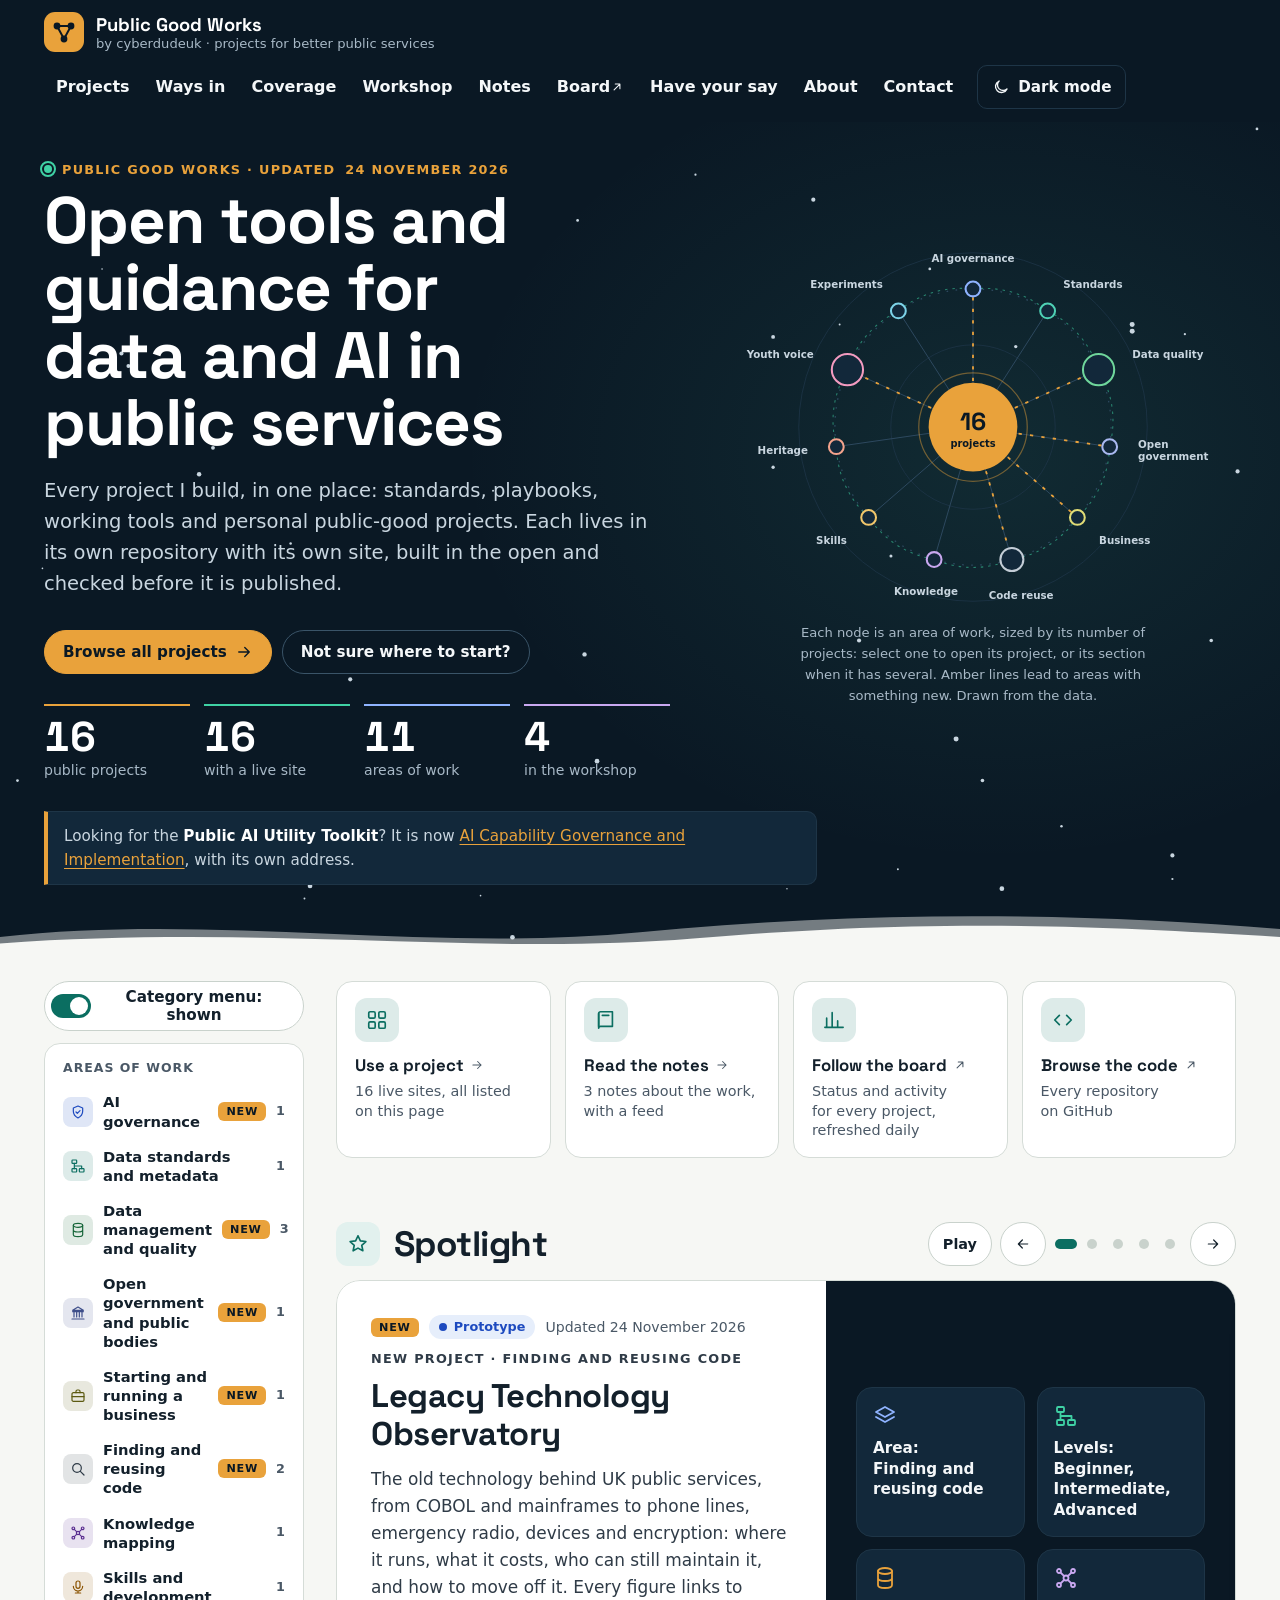
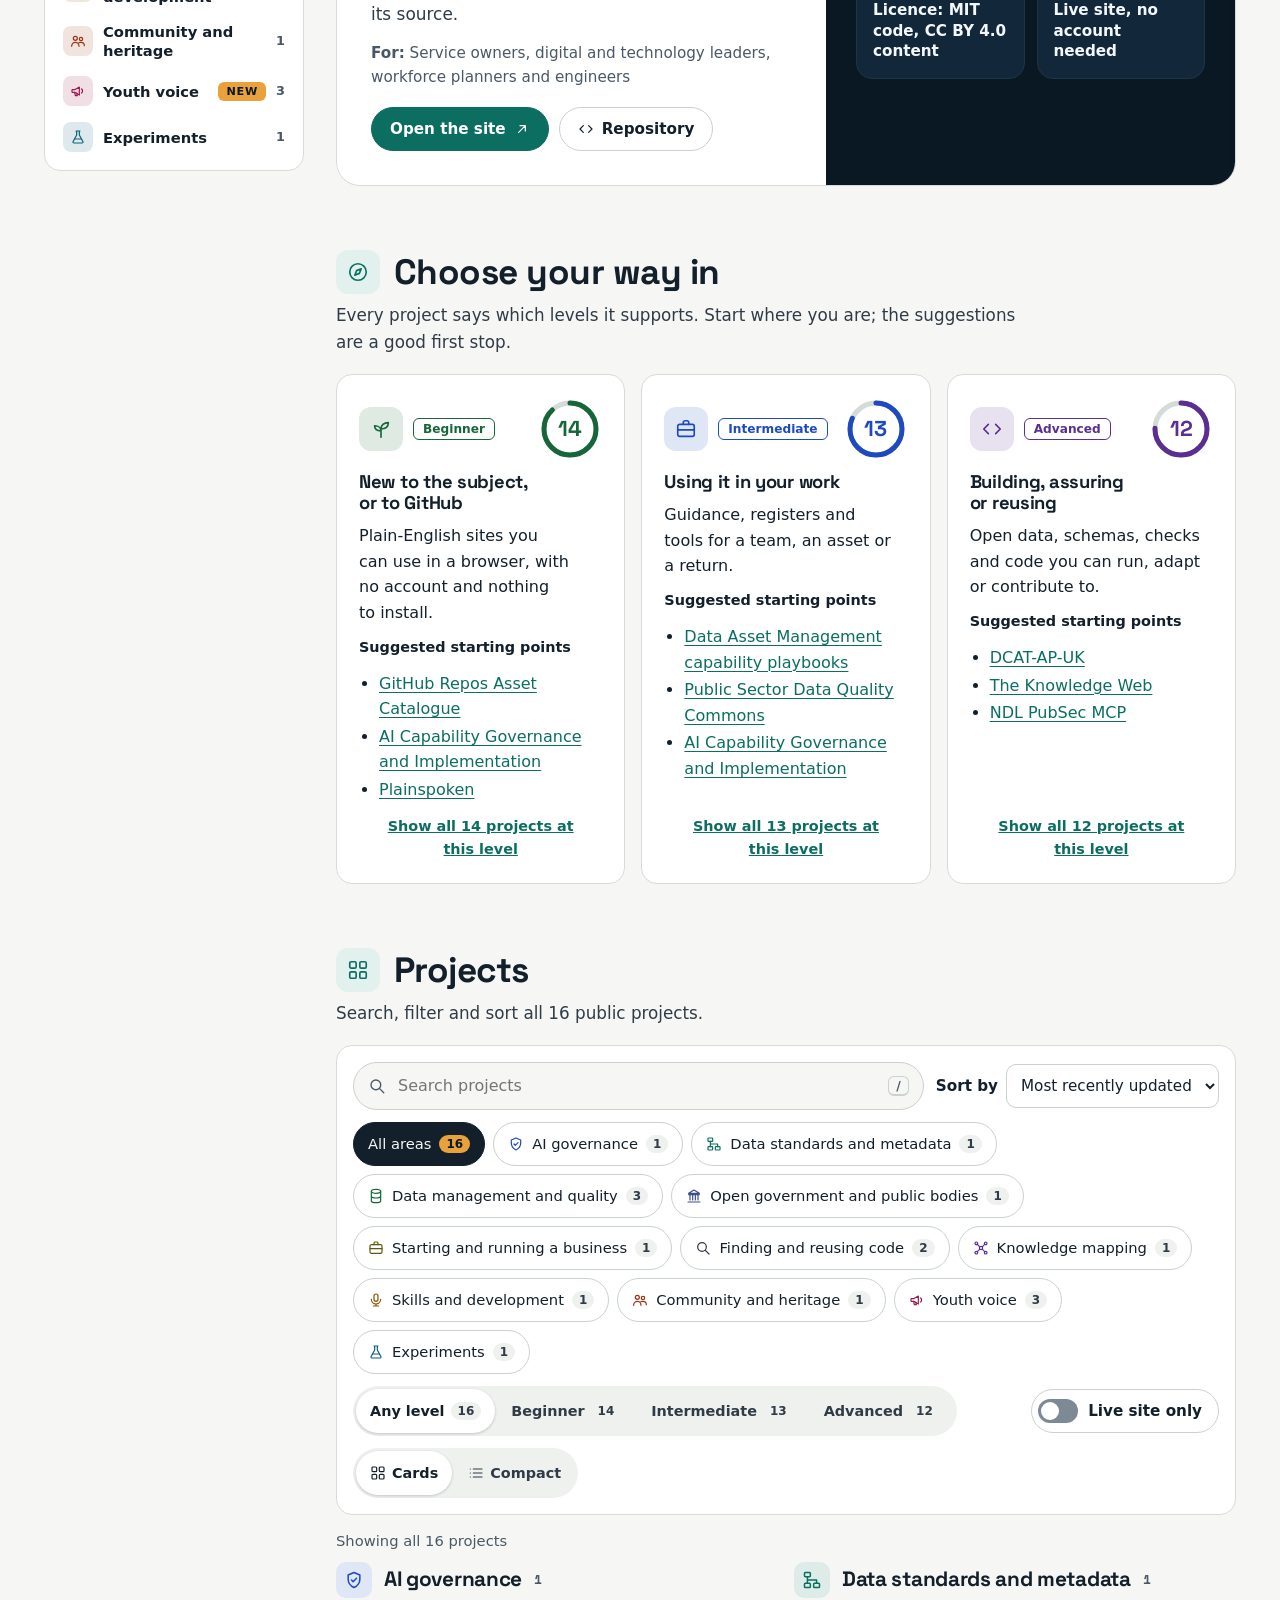
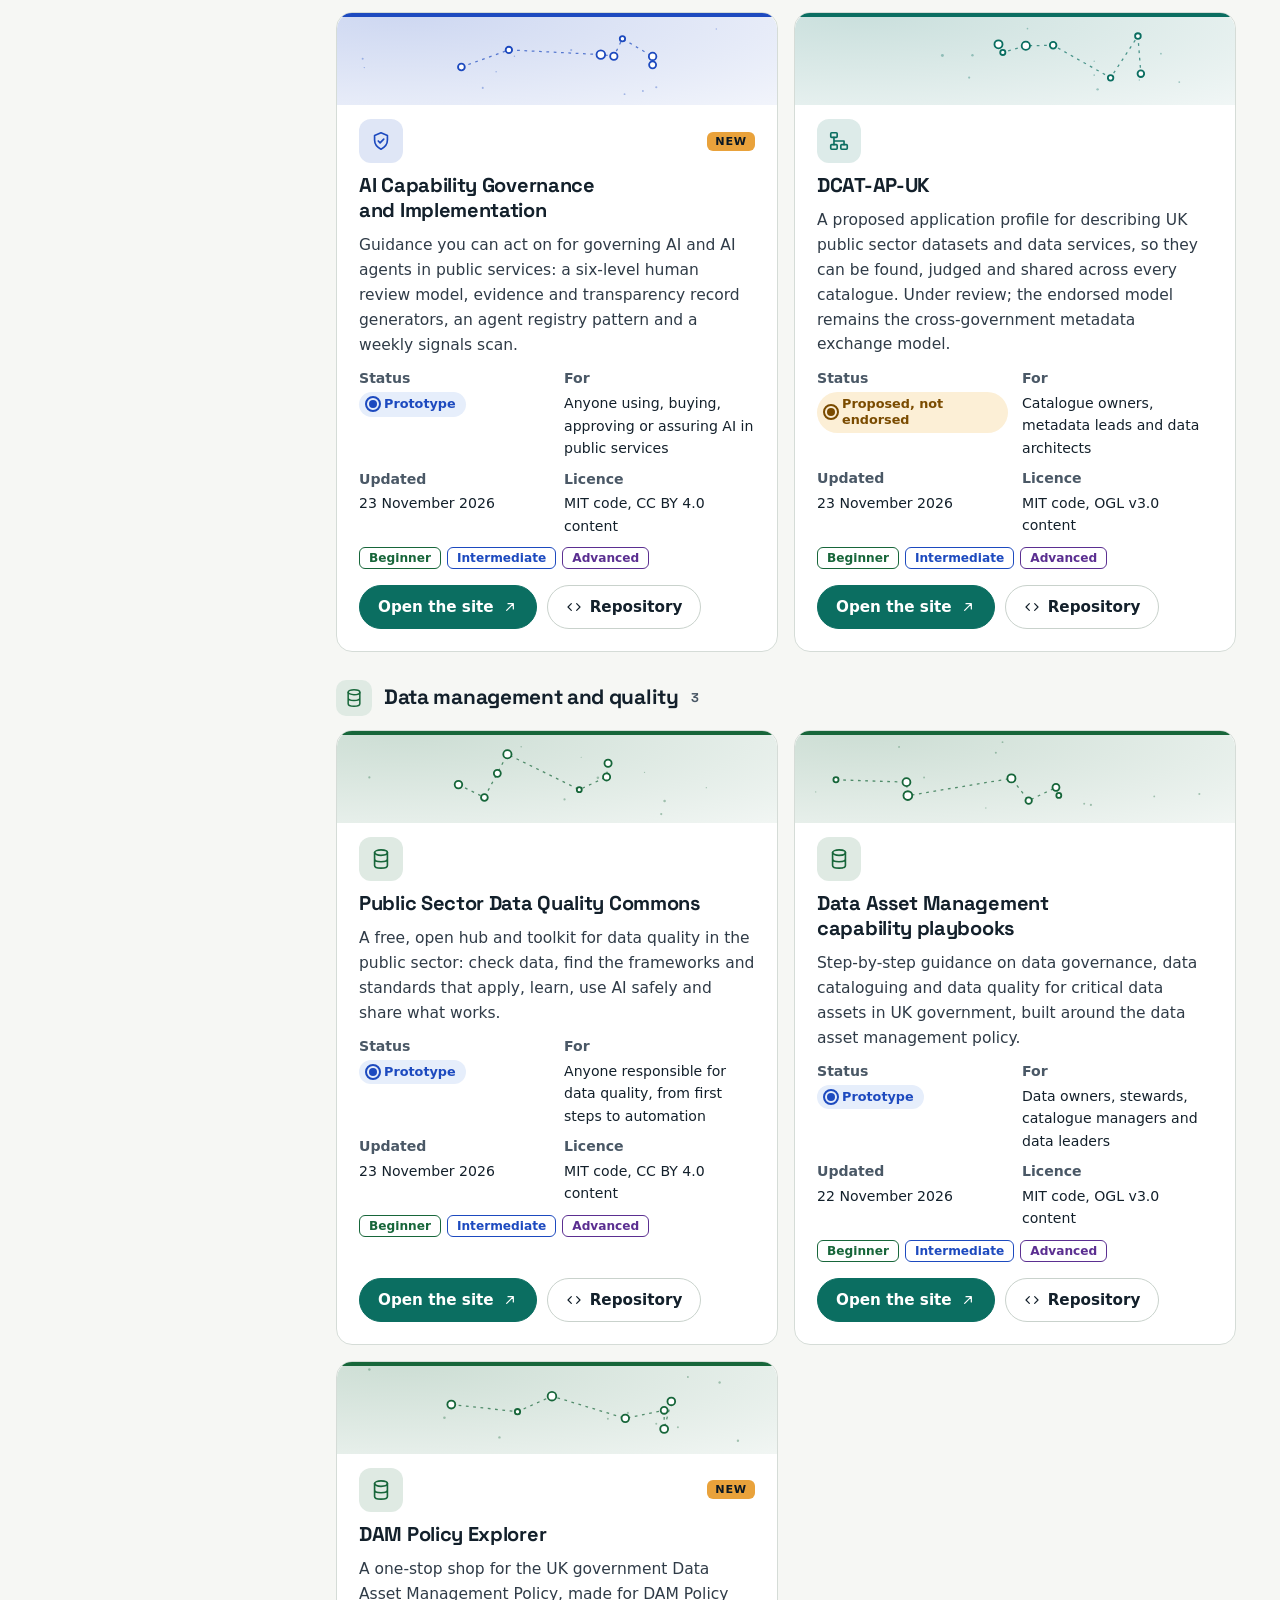
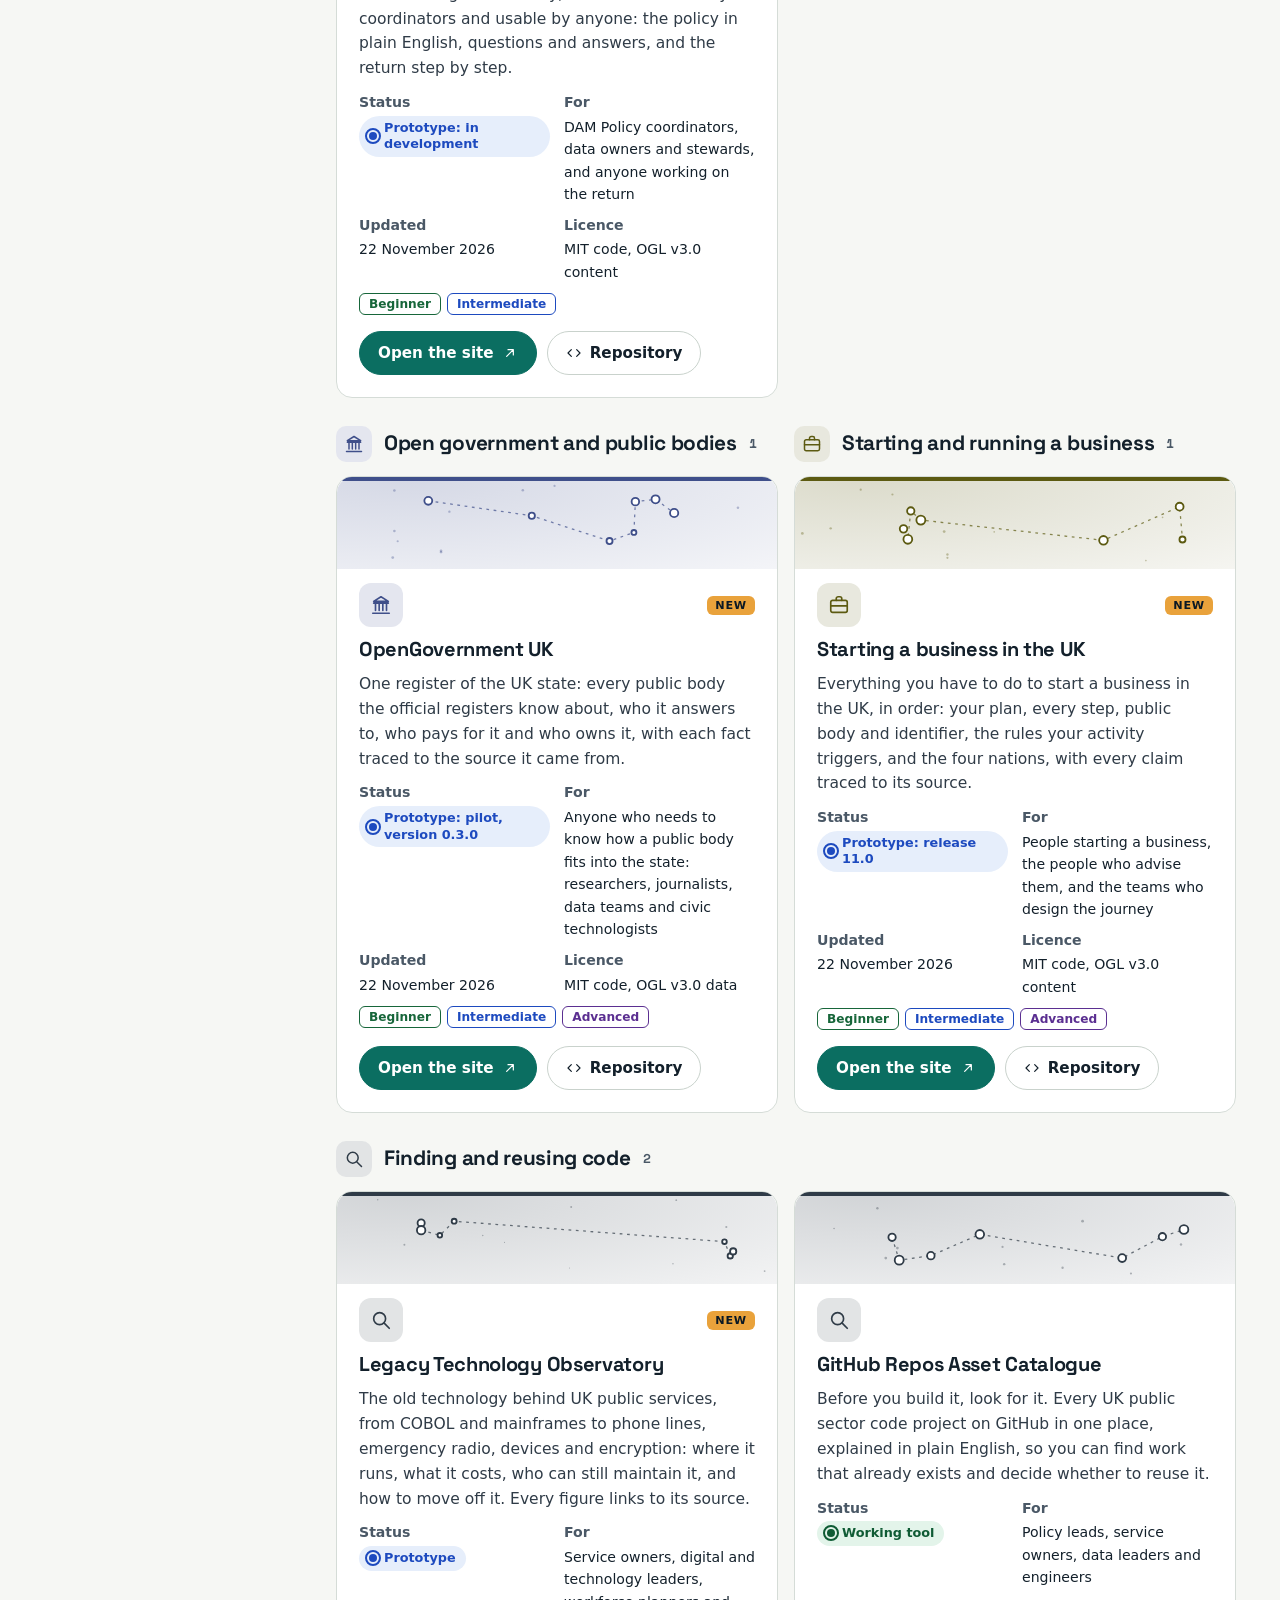
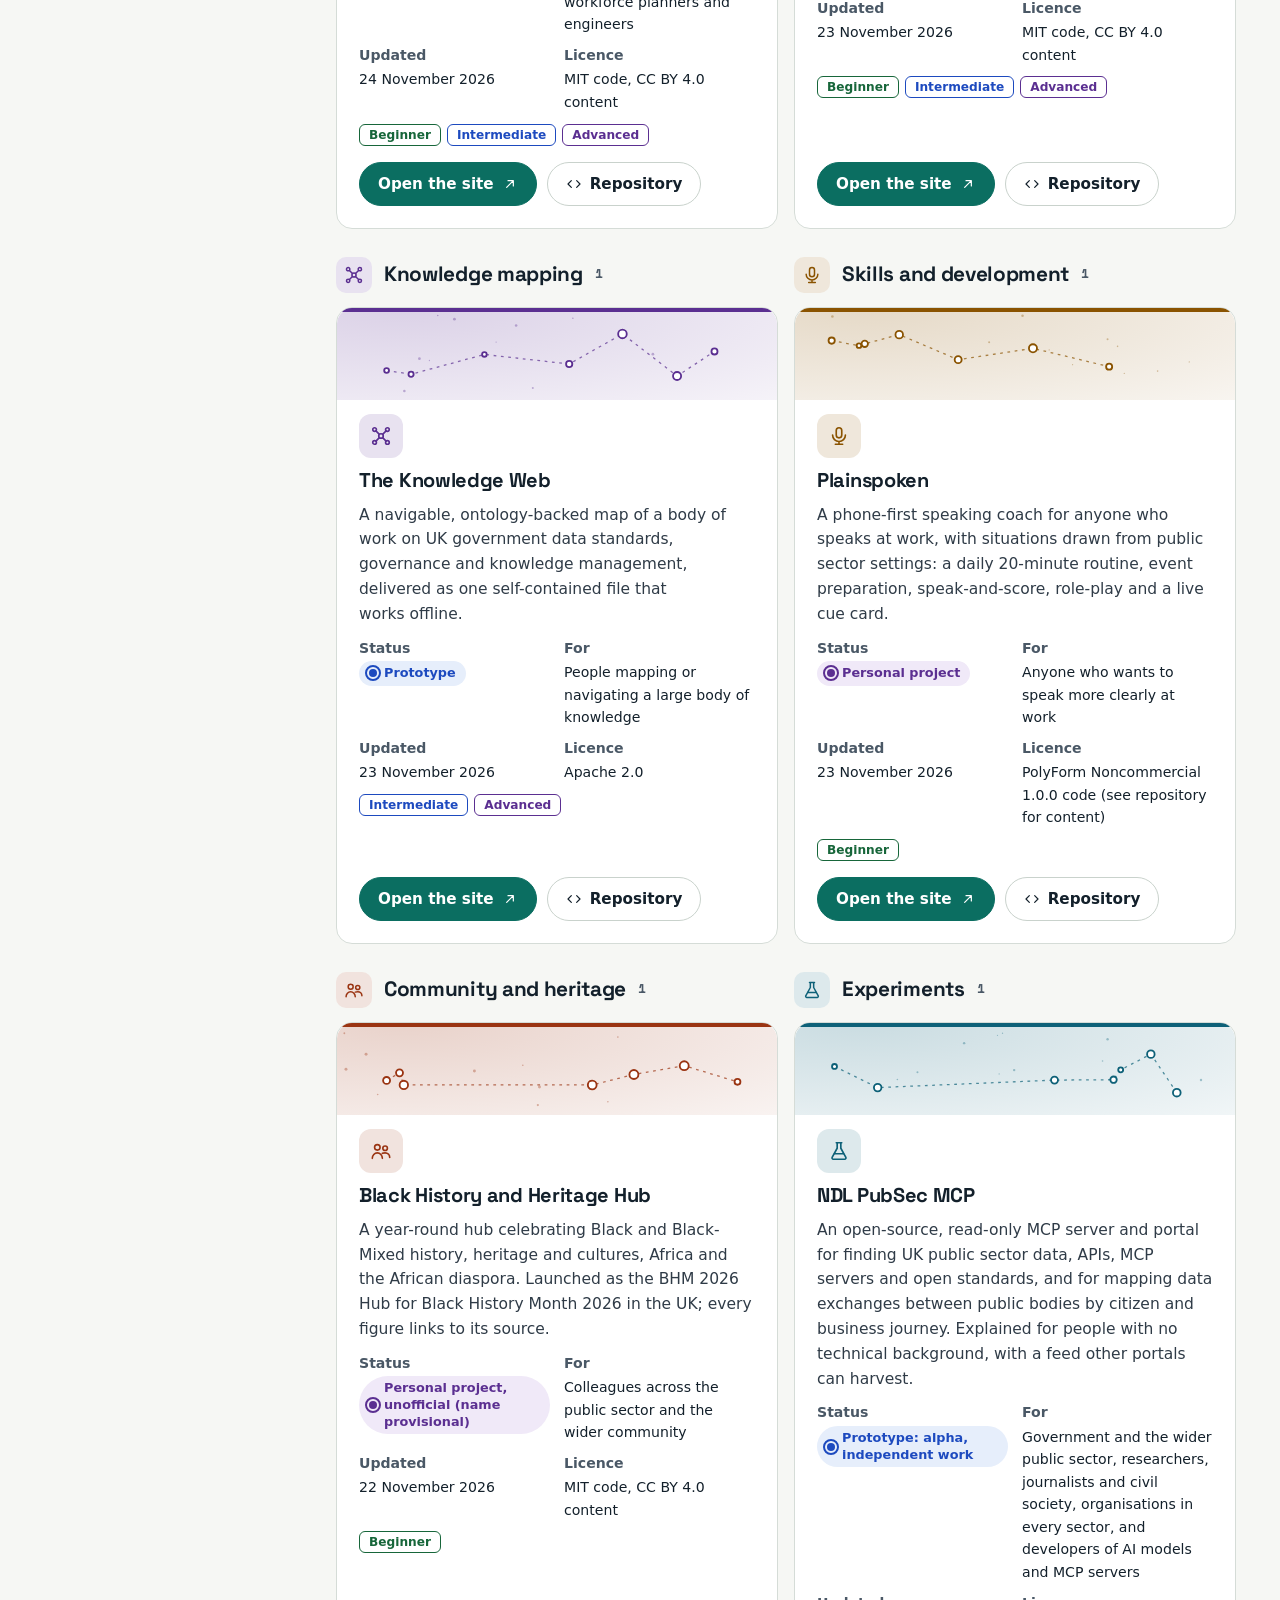
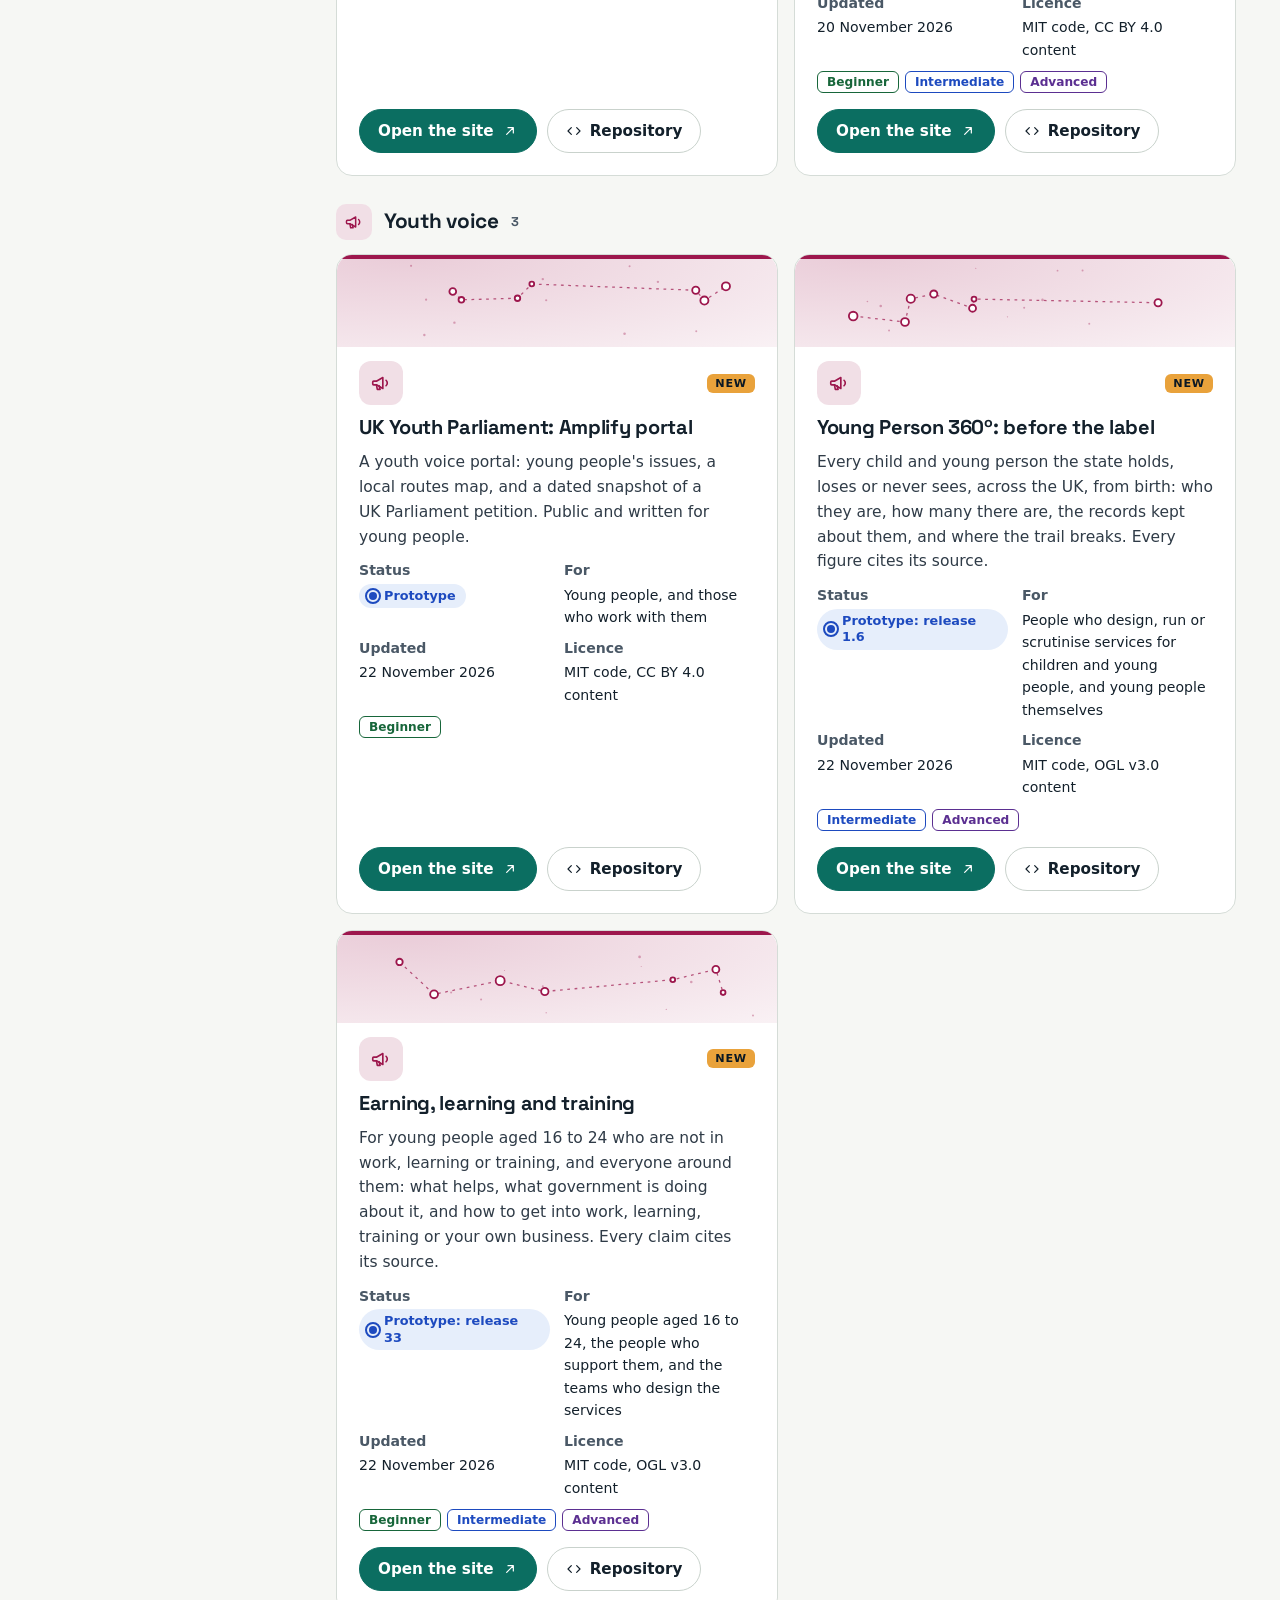
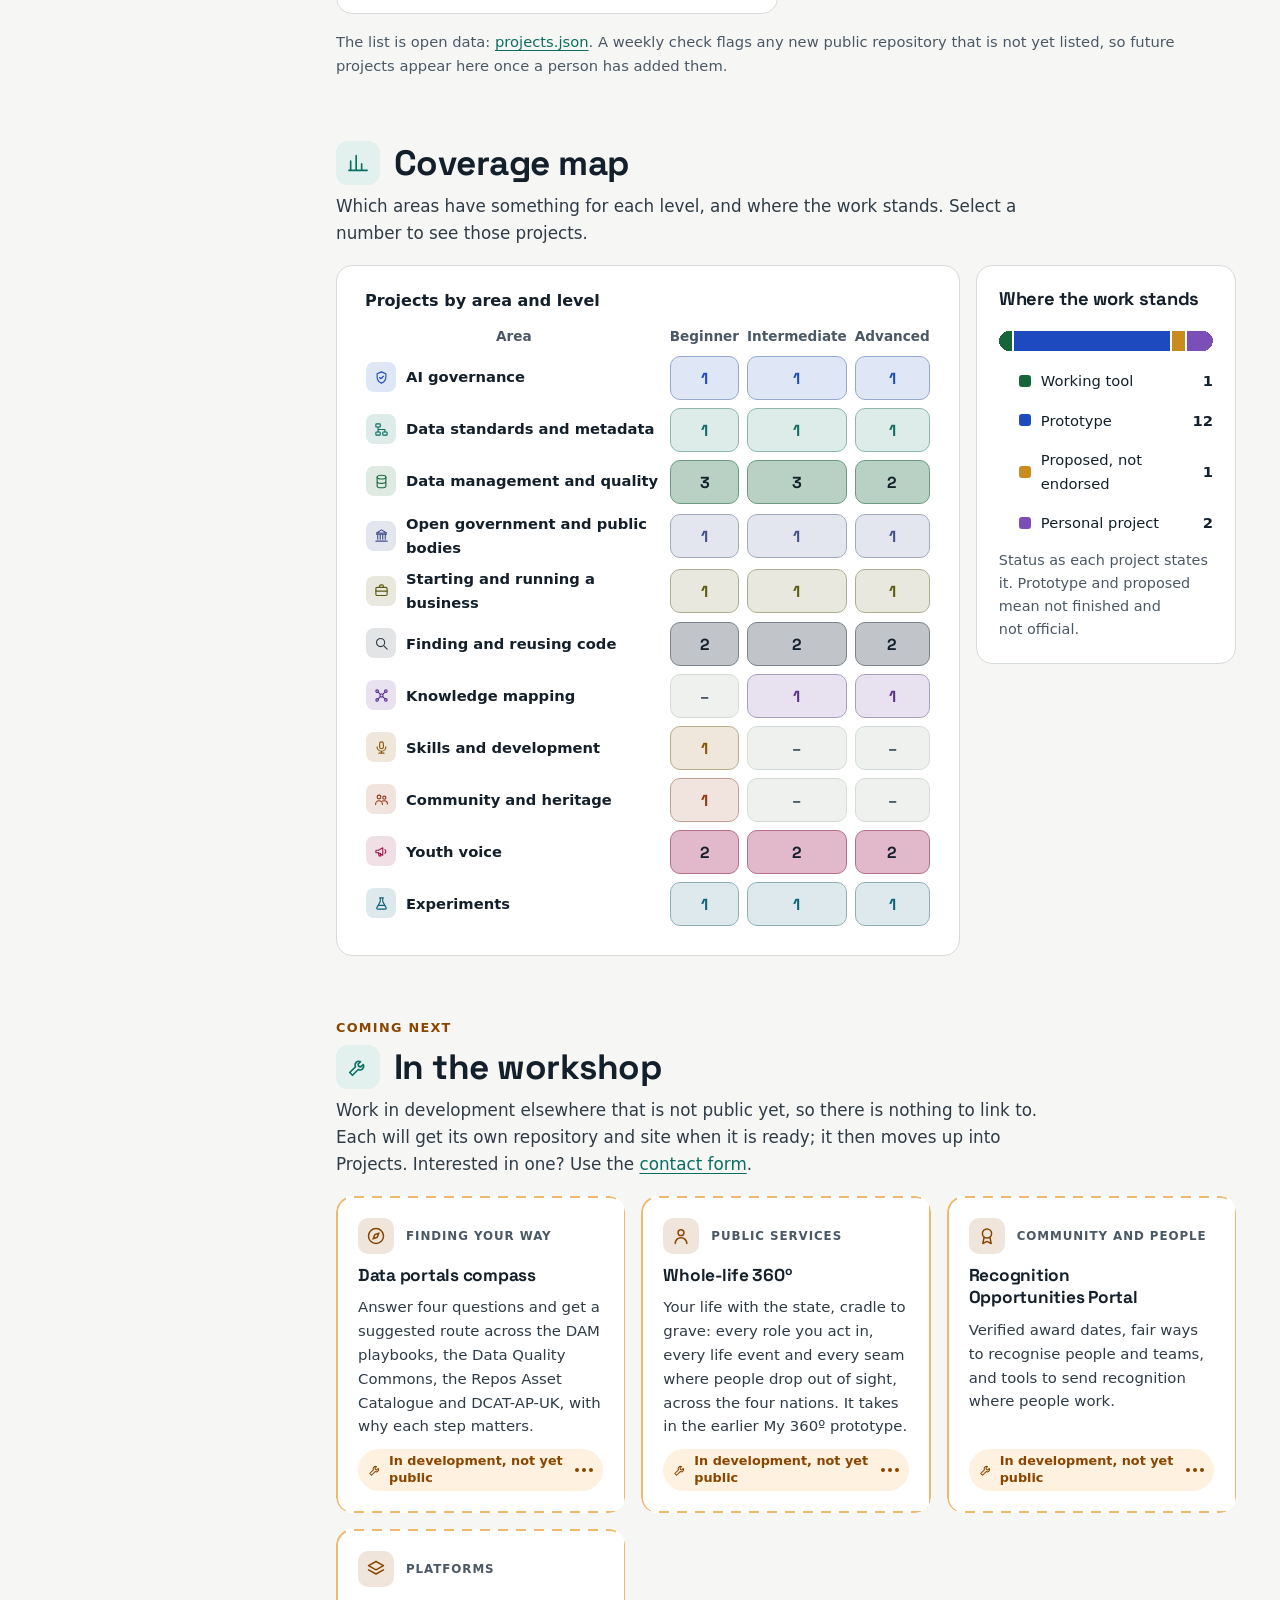
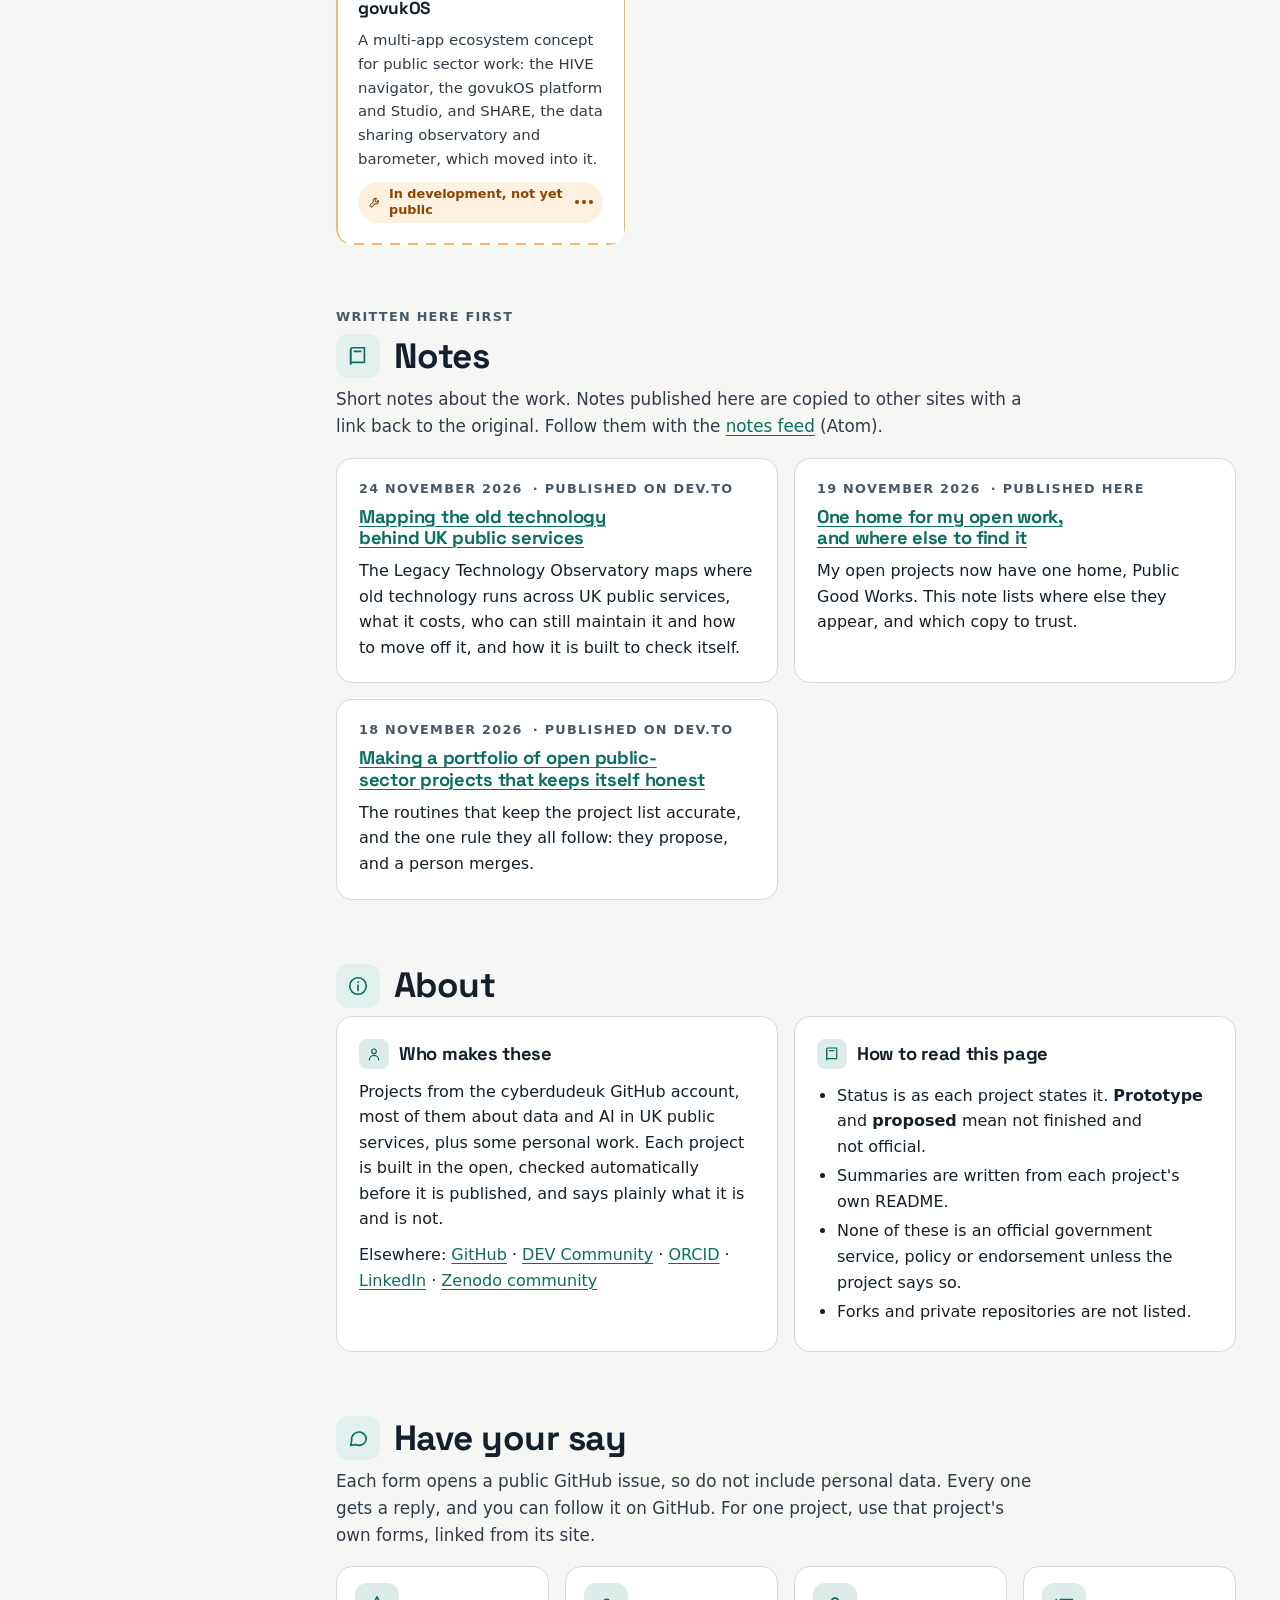
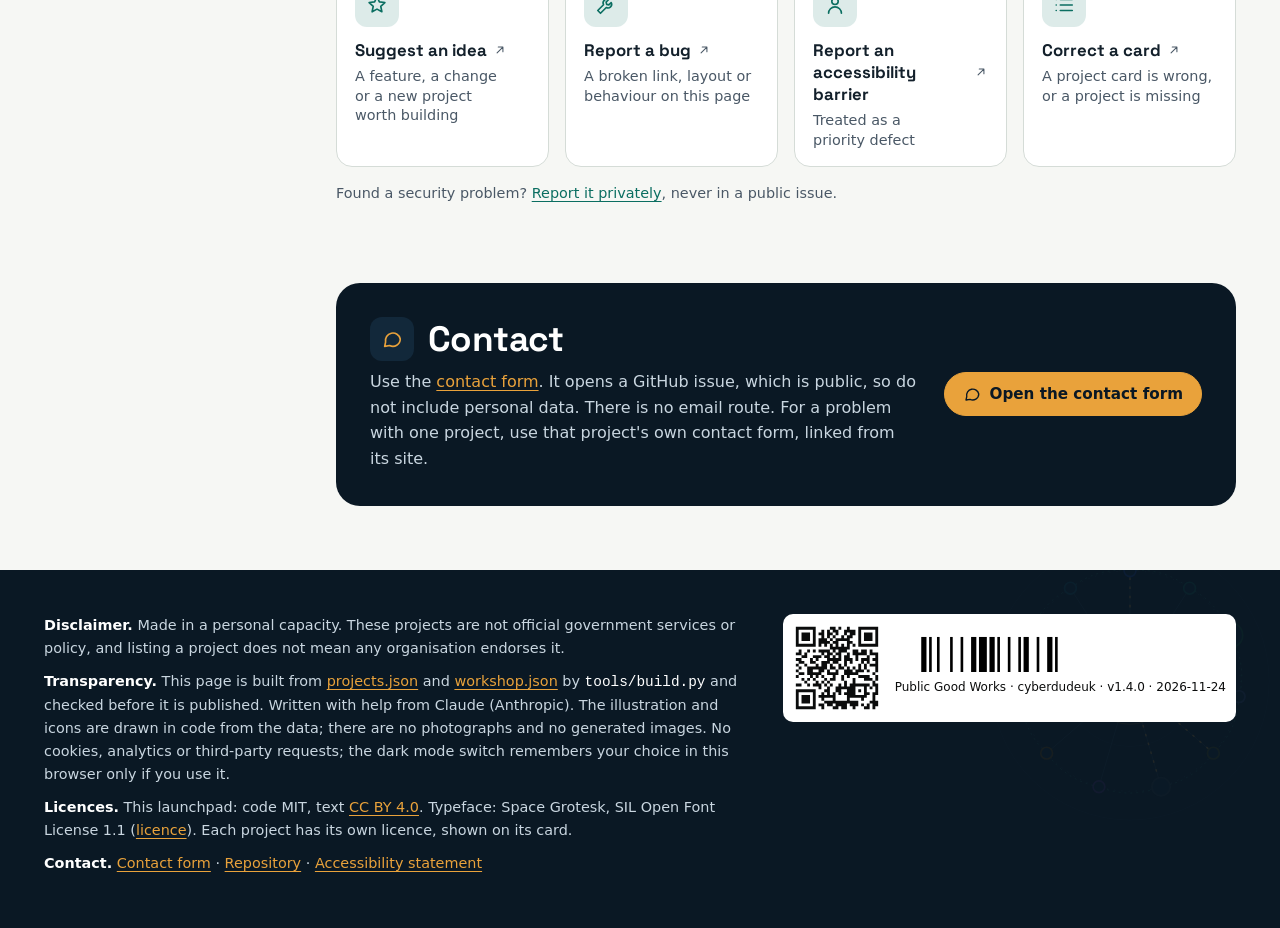
==== commit d18b28d5: "Add note: Mapping the old technology behind UK public services Published first on DEV, so listed wit" ====
--- a/index.html
+++ b/index.html
@@ -69,7 +69,7 @@
   </div>
  </aside>
  <main id="main" tabindex="-1">
-  <nav class="doors" aria-label="Everything in one place"><ul><li><a class="door" href="#projects"><span class="tile" aria-hidden="true"><svg class="ico" width="22" height="22" viewBox="0 0 24 24" fill="none" stroke="currentColor" stroke-width="1.8" stroke-linecap="round" stroke-linejoin="round" aria-hidden="true" focusable="false"><rect x="3" y="3" width="7" height="7" rx="1.5"/><rect x="14" y="3" width="7" height="7" rx="1.5"/><rect x="3" y="14" width="7" height="7" rx="1.5"/><rect x="14" y="14" width="7" height="7" rx="1.5"/></svg></span><span class="door-t">Use a project<svg class="ico" width="14" height="14" viewBox="0 0 24 24" fill="none" stroke="currentColor" stroke-width="1.8" stroke-linecap="round" stroke-linejoin="round" aria-hidden="true" focusable="false"><path d="M5 12h14M13 6l6 6-6 6"/></svg></span><span class="door-s">16 live sites, all listed on this page</span></a></li><li><a class="door" href="#notes"><span class="tile" aria-hidden="true"><svg class="ico" width="22" height="22" viewBox="0 0 24 24" fill="none" stroke="currentColor" stroke-width="1.8" stroke-linecap="round" stroke-linejoin="round" aria-hidden="true" focusable="false"><path d="M4 5a2 2 0 0 1 2-2h13v16H6a2 2 0 0 0-2 2z"/><path d="M4 19V5M8 7h7"/></svg></span><span class="door-t">Read the notes<svg class="ico" width="14" height="14" viewBox="0 0 24 24" fill="none" stroke="currentColor" stroke-width="1.8" stroke-linecap="round" stroke-linejoin="round" aria-hidden="true" focusable="false"><path d="M5 12h14M13 6l6 6-6 6"/></svg></span><span class="door-s">2 notes about the work, with a feed</span></a></li><li><a class="door" href="https://github.com/users/cyberdudeuk/projects/4"><span class="tile" aria-hidden="true"><svg class="ico" width="22" height="22" viewBox="0 0 24 24" fill="none" stroke="currentColor" stroke-width="1.8" stroke-linecap="round" stroke-linejoin="round" aria-hidden="true" focusable="false"><path d="M4 20V10M10 20V4M16 20v-7M22 20H2"/></svg></span><span class="door-t">Follow the board<svg class="ico" width="14" height="14" viewBox="0 0 24 24" fill="none" stroke="currentColor" stroke-width="1.8" stroke-linecap="round" stroke-linejoin="round" aria-hidden="true" focusable="false"><path d="M7 17L17 7M9 7h8v8"/></svg></span><span class="door-s">Status and activity for every project, refreshed daily</span></a></li><li><a class="door" href="https://github.com/cyberdudeuk?tab=repositories"><span class="tile" aria-hidden="true"><svg class="ico" width="22" height="22" viewBox="0 0 24 24" fill="none" stroke="currentColor" stroke-width="1.8" stroke-linecap="round" stroke-linejoin="round" aria-hidden="true" focusable="false"><path d="M8 7l-5 5 5 5M16 7l5 5-5 5"/></svg></span><span class="door-t">Browse the code<svg class="ico" width="14" height="14" viewBox="0 0 24 24" fill="none" stroke="currentColor" stroke-width="1.8" stroke-linecap="round" stroke-linejoin="round" aria-hidden="true" focusable="false"><path d="M7 17L17 7M9 7h8v8"/></svg></span><span class="door-s">Every repository on GitHub</span></a></li></ul></nav>
+  <nav class="doors" aria-label="Everything in one place"><ul><li><a class="door" href="#projects"><span class="tile" aria-hidden="true"><svg class="ico" width="22" height="22" viewBox="0 0 24 24" fill="none" stroke="currentColor" stroke-width="1.8" stroke-linecap="round" stroke-linejoin="round" aria-hidden="true" focusable="false"><rect x="3" y="3" width="7" height="7" rx="1.5"/><rect x="14" y="3" width="7" height="7" rx="1.5"/><rect x="3" y="14" width="7" height="7" rx="1.5"/><rect x="14" y="14" width="7" height="7" rx="1.5"/></svg></span><span class="door-t">Use a project<svg class="ico" width="14" height="14" viewBox="0 0 24 24" fill="none" stroke="currentColor" stroke-width="1.8" stroke-linecap="round" stroke-linejoin="round" aria-hidden="true" focusable="false"><path d="M5 12h14M13 6l6 6-6 6"/></svg></span><span class="door-s">16 live sites, all listed on this page</span></a></li><li><a class="door" href="#notes"><span class="tile" aria-hidden="true"><svg class="ico" width="22" height="22" viewBox="0 0 24 24" fill="none" stroke="currentColor" stroke-width="1.8" stroke-linecap="round" stroke-linejoin="round" aria-hidden="true" focusable="false"><path d="M4 5a2 2 0 0 1 2-2h13v16H6a2 2 0 0 0-2 2z"/><path d="M4 19V5M8 7h7"/></svg></span><span class="door-t">Read the notes<svg class="ico" width="14" height="14" viewBox="0 0 24 24" fill="none" stroke="currentColor" stroke-width="1.8" stroke-linecap="round" stroke-linejoin="round" aria-hidden="true" focusable="false"><path d="M5 12h14M13 6l6 6-6 6"/></svg></span><span class="door-s">3 notes about the work, with a feed</span></a></li><li><a class="door" href="https://github.com/users/cyberdudeuk/projects/4"><span class="tile" aria-hidden="true"><svg class="ico" width="22" height="22" viewBox="0 0 24 24" fill="none" stroke="currentColor" stroke-width="1.8" stroke-linecap="round" stroke-linejoin="round" aria-hidden="true" focusable="false"><path d="M4 20V10M10 20V4M16 20v-7M22 20H2"/></svg></span><span class="door-t">Follow the board<svg class="ico" width="14" height="14" viewBox="0 0 24 24" fill="none" stroke="currentColor" stroke-width="1.8" stroke-linecap="round" stroke-linejoin="round" aria-hidden="true" focusable="false"><path d="M7 17L17 7M9 7h8v8"/></svg></span><span class="door-s">Status and activity for every project, refreshed daily</span></a></li><li><a class="door" href="https://github.com/cyberdudeuk?tab=repositories"><span class="tile" aria-hidden="true"><svg class="ico" width="22" height="22" viewBox="0 0 24 24" fill="none" stroke="currentColor" stroke-width="1.8" stroke-linecap="round" stroke-linejoin="round" aria-hidden="true" focusable="false"><path d="M8 7l-5 5 5 5M16 7l5 5-5 5"/></svg></span><span class="door-t">Browse the code<svg class="ico" width="14" height="14" viewBox="0 0 24 24" fill="none" stroke="currentColor" stroke-width="1.8" stroke-linecap="round" stroke-linejoin="round" aria-hidden="true" focusable="false"><path d="M7 17L17 7M9 7h8v8"/></svg></span><span class="door-s">Every repository on GitHub</span></a></li></ul></nav>
 
   <section class="spotlight" id="spotlight" aria-roledescription="carousel" aria-labelledby="h-spotlight">
    <div class="spot-head"><h2 id="h-spotlight"><span class="h-ico" aria-hidden="true"><svg class="ico" width="22" height="22" viewBox="0 0 24 24" fill="none" stroke="currentColor" stroke-width="1.8" stroke-linecap="round" stroke-linejoin="round" aria-hidden="true" focusable="false"><path d="M12 3l2.6 5.6 6 .7-4.5 4.1 1.2 6L12 16.5 6.7 19.4l1.2-6L3.4 9.3l6-.7z"/></svg></span>Spotlight</h2>
@@ -107,13 +107,13 @@
     <div class="feat-art"><p class="visually-hidden">What it includes:</p><ul class="hls"><li class="hl hl-0"><svg class="ico" width="24" height="24" viewBox="0 0 24 24" fill="none" stroke="currentColor" stroke-width="1.8" stroke-linecap="round" stroke-linejoin="round" aria-hidden="true" focusable="false"><path d="M12 3l9 5-9 5-9-5z"/><path d="M3 13l9 5 9-5"/></svg><span>Area: Data management and quality</span></li><li class="hl hl-1"><svg class="ico" width="24" height="24" viewBox="0 0 24 24" fill="none" stroke="currentColor" stroke-width="1.8" stroke-linecap="round" stroke-linejoin="round" aria-hidden="true" focusable="false"><rect x="3" y="3" width="7" height="5" rx="1"/><rect x="14" y="16" width="7" height="5" rx="1"/><rect x="3" y="16" width="7" height="5" rx="1"/><path d="M6.5 8v8M6.5 12h11v4"/></svg><span>Levels: Beginner, Intermediate</span></li><li class="hl hl-2"><svg class="ico" width="24" height="24" viewBox="0 0 24 24" fill="none" stroke="currentColor" stroke-width="1.8" stroke-linecap="round" stroke-linejoin="round" aria-hidden="true" focusable="false"><ellipse cx="12" cy="5" rx="7" ry="3"/><path d="M5 5v14c0 1.7 3.1 3 7 3s7-1.3 7-3V5M5 12c0 1.7 3.1 3 7 3s7-1.3 7-3"/></svg><span>Licence: MIT code, OGL v3.0 content</span></li><li class="hl hl-3"><svg class="ico" width="24" height="24" viewBox="0 0 24 24" fill="none" stroke="currentColor" stroke-width="1.8" stroke-linecap="round" stroke-linejoin="round" aria-hidden="true" focusable="false"><circle cx="12" cy="12" r="2.5"/><circle cx="5" cy="5" r="2"/><circle cx="19" cy="5" r="2"/><circle cx="5" cy="19" r="2"/><circle cx="19" cy="19" r="2"/><path d="M6.5 6.5l3.7 3.7M17.5 6.5l-3.7 3.7M6.5 17.5l3.7-3.7M17.5 17.5l-3.7-3.7"/></svg><span>Live site, no account needed</span></li></ul></div>
    </div><div class="slide c-notes" id="s-note" role="group" aria-roledescription="slide" aria-label="4 of 5: latest note">
     <div class="feat-body">
-     <p class="feat-meta"><span class="flag">Latest note</span><span class="muted"><time datetime="2026-11-19">19 November 2026</time></span></p>
+     <p class="feat-meta"><span class="flag">Latest note</span><span class="muted"><time datetime="2026-11-24">24 November 2026</time></span></p>
      <p class="eyebrow">Notes · written here first</p>
-     <h3>One home for my open work, and where else to find it</h3>
-     <p class="feat-sum">My open projects now have one home, Public Good Works. This note lists where else they appear, and which copy to trust.</p>
-     <div class="actions"><a class="btn btn-primary" href="https://cyberdudeuk.github.io/notes/one-home-for-my-open-work.html"><svg class="ico" width="16" height="16" viewBox="0 0 24 24" fill="none" stroke="currentColor" stroke-width="1.8" stroke-linecap="round" stroke-linejoin="round" aria-hidden="true" focusable="false"><path d="M4 5a2 2 0 0 1 2-2h13v16H6a2 2 0 0 0-2 2z"/><path d="M4 19V5M8 7h7"/></svg>Read the note<span class="visually-hidden">: One home for my open work, and where else to find it</span></a><a class="btn" href="#notes">All notes</a><a class="btn" href="feed.xml">Notes feed</a></div>
-    </div>
-    <div class="feat-art"><p class="visually-hidden">About this note:</p><ul class="hls"><li class="hl hl-0"><svg class="ico" width="24" height="24" viewBox="0 0 24 24" fill="none" stroke="currentColor" stroke-width="1.8" stroke-linecap="round" stroke-linejoin="round" aria-hidden="true" focusable="false"><path d="M12 3l9 5-9 5-9-5z"/><path d="M3 13l9 5 9-5"/></svg><span>Published here, 19 November 2026</span></li><li class="hl hl-1"><svg class="ico" width="24" height="24" viewBox="0 0 24 24" fill="none" stroke="currentColor" stroke-width="1.8" stroke-linecap="round" stroke-linejoin="round" aria-hidden="true" focusable="false"><rect x="3" y="3" width="7" height="5" rx="1"/><rect x="14" y="16" width="7" height="5" rx="1"/><rect x="3" y="16" width="7" height="5" rx="1"/><path d="M6.5 8v8M6.5 12h11v4"/></svg><span>About 1 minute read</span></li><li class="hl hl-2"><svg class="ico" width="24" height="24" viewBox="0 0 24 24" fill="none" stroke="currentColor" stroke-width="1.8" stroke-linecap="round" stroke-linejoin="round" aria-hidden="true" focusable="false"><ellipse cx="12" cy="5" rx="7" ry="3"/><path d="M5 5v14c0 1.7 3.1 3 7 3s7-1.3 7-3V5M5 12c0 1.7 3.1 3 7 3s7-1.3 7-3"/></svg><span>2 notes so far</span></li><li class="hl hl-3"><svg class="ico" width="24" height="24" viewBox="0 0 24 24" fill="none" stroke="currentColor" stroke-width="1.8" stroke-linecap="round" stroke-linejoin="round" aria-hidden="true" focusable="false"><circle cx="12" cy="12" r="2.5"/><circle cx="5" cy="5" r="2"/><circle cx="19" cy="5" r="2"/><circle cx="5" cy="19" r="2"/><circle cx="19" cy="19" r="2"/><path d="M6.5 6.5l3.7 3.7M17.5 6.5l-3.7 3.7M6.5 17.5l3.7-3.7M17.5 17.5l-3.7-3.7"/></svg><span>Follow with the Atom feed</span></li></ul></div>
+     <h3>Mapping the old technology behind UK public services</h3>
+     <p class="feat-sum">The Legacy Technology Observatory maps where old technology runs across UK public services, what it costs, who can still maintain it and how to move off it, and how it is built to check itself.</p>
+     <div class="actions"><a class="btn btn-primary" href="https://dev.to/cyberdudeuk/mapping-the-old-technology-behind-uk-public-services-4n4"><svg class="ico" width="16" height="16" viewBox="0 0 24 24" fill="none" stroke="currentColor" stroke-width="1.8" stroke-linecap="round" stroke-linejoin="round" aria-hidden="true" focusable="false"><path d="M4 5a2 2 0 0 1 2-2h13v16H6a2 2 0 0 0-2 2z"/><path d="M4 19V5M8 7h7"/></svg>Read the note<span class="visually-hidden">: Mapping the old technology behind UK public services</span></a><a class="btn" href="#notes">All notes</a><a class="btn" href="feed.xml">Notes feed</a></div>
+    </div>
+    <div class="feat-art"><p class="visually-hidden">About this note:</p><ul class="hls"><li class="hl hl-0"><svg class="ico" width="24" height="24" viewBox="0 0 24 24" fill="none" stroke="currentColor" stroke-width="1.8" stroke-linecap="round" stroke-linejoin="round" aria-hidden="true" focusable="false"><path d="M12 3l9 5-9 5-9-5z"/><path d="M3 13l9 5 9-5"/></svg><span>Published on DEV, 24 November 2026</span></li><li class="hl hl-1"><svg class="ico" width="24" height="24" viewBox="0 0 24 24" fill="none" stroke="currentColor" stroke-width="1.8" stroke-linecap="round" stroke-linejoin="round" aria-hidden="true" focusable="false"><rect x="3" y="3" width="7" height="5" rx="1"/><rect x="14" y="16" width="7" height="5" rx="1"/><rect x="3" y="16" width="7" height="5" rx="1"/><path d="M6.5 8v8M6.5 12h11v4"/></svg><span>Short read</span></li><li class="hl hl-2"><svg class="ico" width="24" height="24" viewBox="0 0 24 24" fill="none" stroke="currentColor" stroke-width="1.8" stroke-linecap="round" stroke-linejoin="round" aria-hidden="true" focusable="false"><ellipse cx="12" cy="5" rx="7" ry="3"/><path d="M5 5v14c0 1.7 3.1 3 7 3s7-1.3 7-3V5M5 12c0 1.7 3.1 3 7 3s7-1.3 7-3"/></svg><span>3 notes so far</span></li><li class="hl hl-3"><svg class="ico" width="24" height="24" viewBox="0 0 24 24" fill="none" stroke="currentColor" stroke-width="1.8" stroke-linecap="round" stroke-linejoin="round" aria-hidden="true" focusable="false"><circle cx="12" cy="12" r="2.5"/><circle cx="5" cy="5" r="2"/><circle cx="19" cy="5" r="2"/><circle cx="5" cy="19" r="2"/><circle cx="19" cy="19" r="2"/><path d="M6.5 6.5l3.7 3.7M17.5 6.5l-3.7 3.7M6.5 17.5l3.7-3.7M17.5 17.5l-3.7-3.7"/></svg><span>Follow with the Atom feed</span></li></ul></div>
    </div><div class="slide c-board" id="s-board" role="group" aria-roledescription="slide" aria-label="5 of 5: project board">
     <div class="feat-body">
      <p class="feat-meta"><span class="flag">Live</span><span class="muted">Refreshed by a daily routine</span></p>
@@ -307,7 +307,7 @@
   <section id="notes" aria-labelledby="h-notes">
    <div class="sec-head"><p class="eyebrow">Written here first</p><h2 id="h-notes"><span class="h-ico" aria-hidden="true"><svg class="ico" width="22" height="22" viewBox="0 0 24 24" fill="none" stroke="currentColor" stroke-width="1.8" stroke-linecap="round" stroke-linejoin="round" aria-hidden="true" focusable="false"><path d="M4 5a2 2 0 0 1 2-2h13v16H6a2 2 0 0 0-2 2z"/><path d="M4 19V5M8 7h7"/></svg></span>Notes</h2>
    <p class="intro">Short notes about the work. Notes published here are copied to other sites with a link back to the original. Follow them with the <a href="feed.xml">notes feed</a> (Atom).</p></div>
-   <div class="grid two"><article class="panel note-card" id="note-one-home-for-my-open-work"><p class="eyebrow"><time datetime="2026-11-19">19 November 2026</time> · Published here</p><h3><a href="https://cyberdudeuk.github.io/notes/one-home-for-my-open-work.html">One home for my open work, and where else to find it</a></h3><p>My open projects now have one home, Public Good Works. This note lists where else they appear, and which copy to trust.</p></article><article class="panel note-card" id="note-portfolio-that-keeps-itself-honest"><p class="eyebrow"><time datetime="2026-11-18">18 November 2026</time> · Published on dev.to</p><h3><a href="https://dev.to/cyberdudeuk/making-a-portfolio-of-open-public-sector-projects-that-keeps-itself-honest-3l4a">Making a portfolio of open public-sector projects that keeps itself honest</a></h3><p>The routines that keep the project list accurate, and the one rule they all follow: they propose, and a person merges.</p></article></div>
+   <div class="grid two"><article class="panel note-card" id="note-mapping-the-old-technology"><p class="eyebrow"><time datetime="2026-11-24">24 November 2026</time> · Published on dev.to</p><h3><a href="https://dev.to/cyberdudeuk/mapping-the-old-technology-behind-uk-public-services-4n4">Mapping the old technology behind UK public services</a></h3><p>The Legacy Technology Observatory maps where old technology runs across UK public services, what it costs, who can still maintain it and how to move off it, and how it is built to check itself.</p></article><article class="panel note-card" id="note-one-home-for-my-open-work"><p class="eyebrow"><time datetime="2026-11-19">19 November 2026</time> · Published here</p><h3><a href="https://cyberdudeuk.github.io/notes/one-home-for-my-open-work.html">One home for my open work, and where else to find it</a></h3><p>My open projects now have one home, Public Good Works. This note lists where else they appear, and which copy to trust.</p></article><article class="panel note-card" id="note-portfolio-that-keeps-itself-honest"><p class="eyebrow"><time datetime="2026-11-18">18 November 2026</time> · Published on dev.to</p><h3><a href="https://dev.to/cyberdudeuk/making-a-portfolio-of-open-public-sector-projects-that-keeps-itself-honest-3l4a">Making a portfolio of open public-sector projects that keeps itself honest</a></h3><p>The routines that keep the project list accurate, and the one rule they all follow: they propose, and a person merges.</p></article></div>
   </section>
 
   <section id="about" aria-labelledby="h-about">
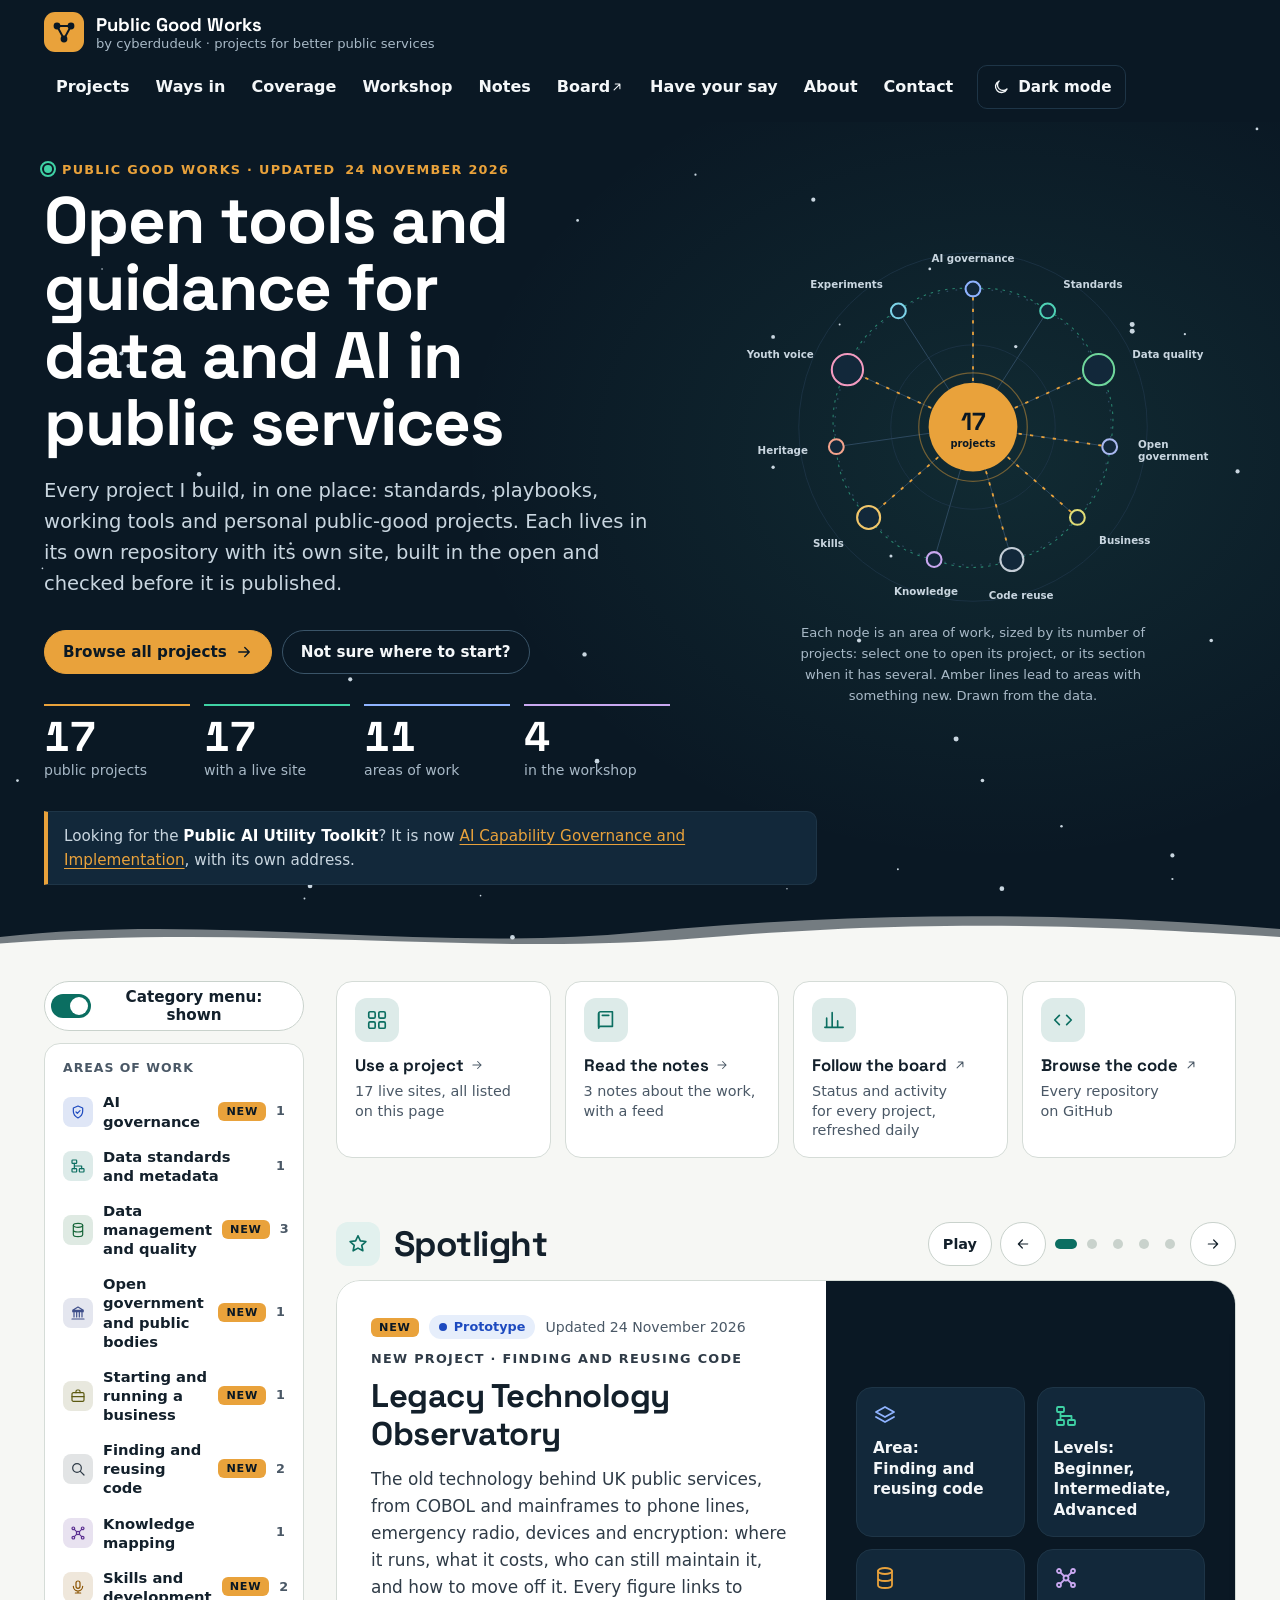
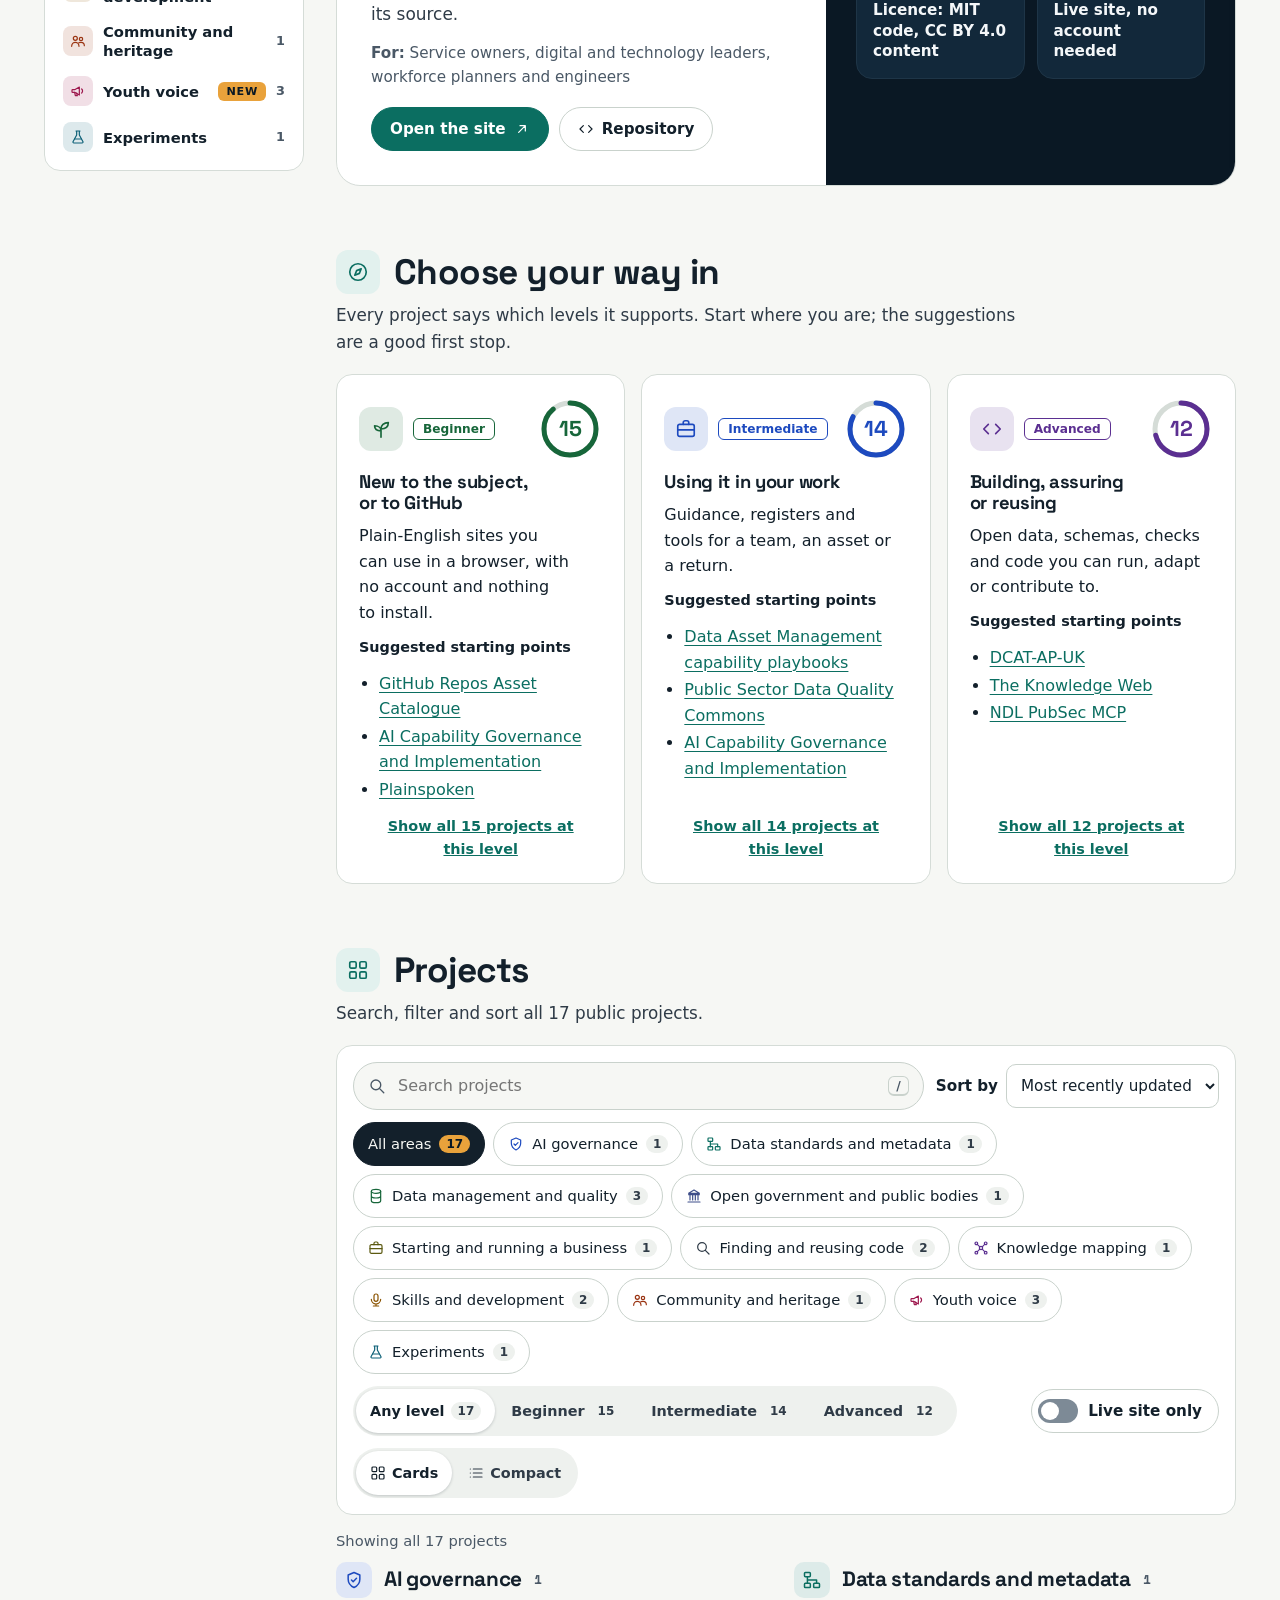
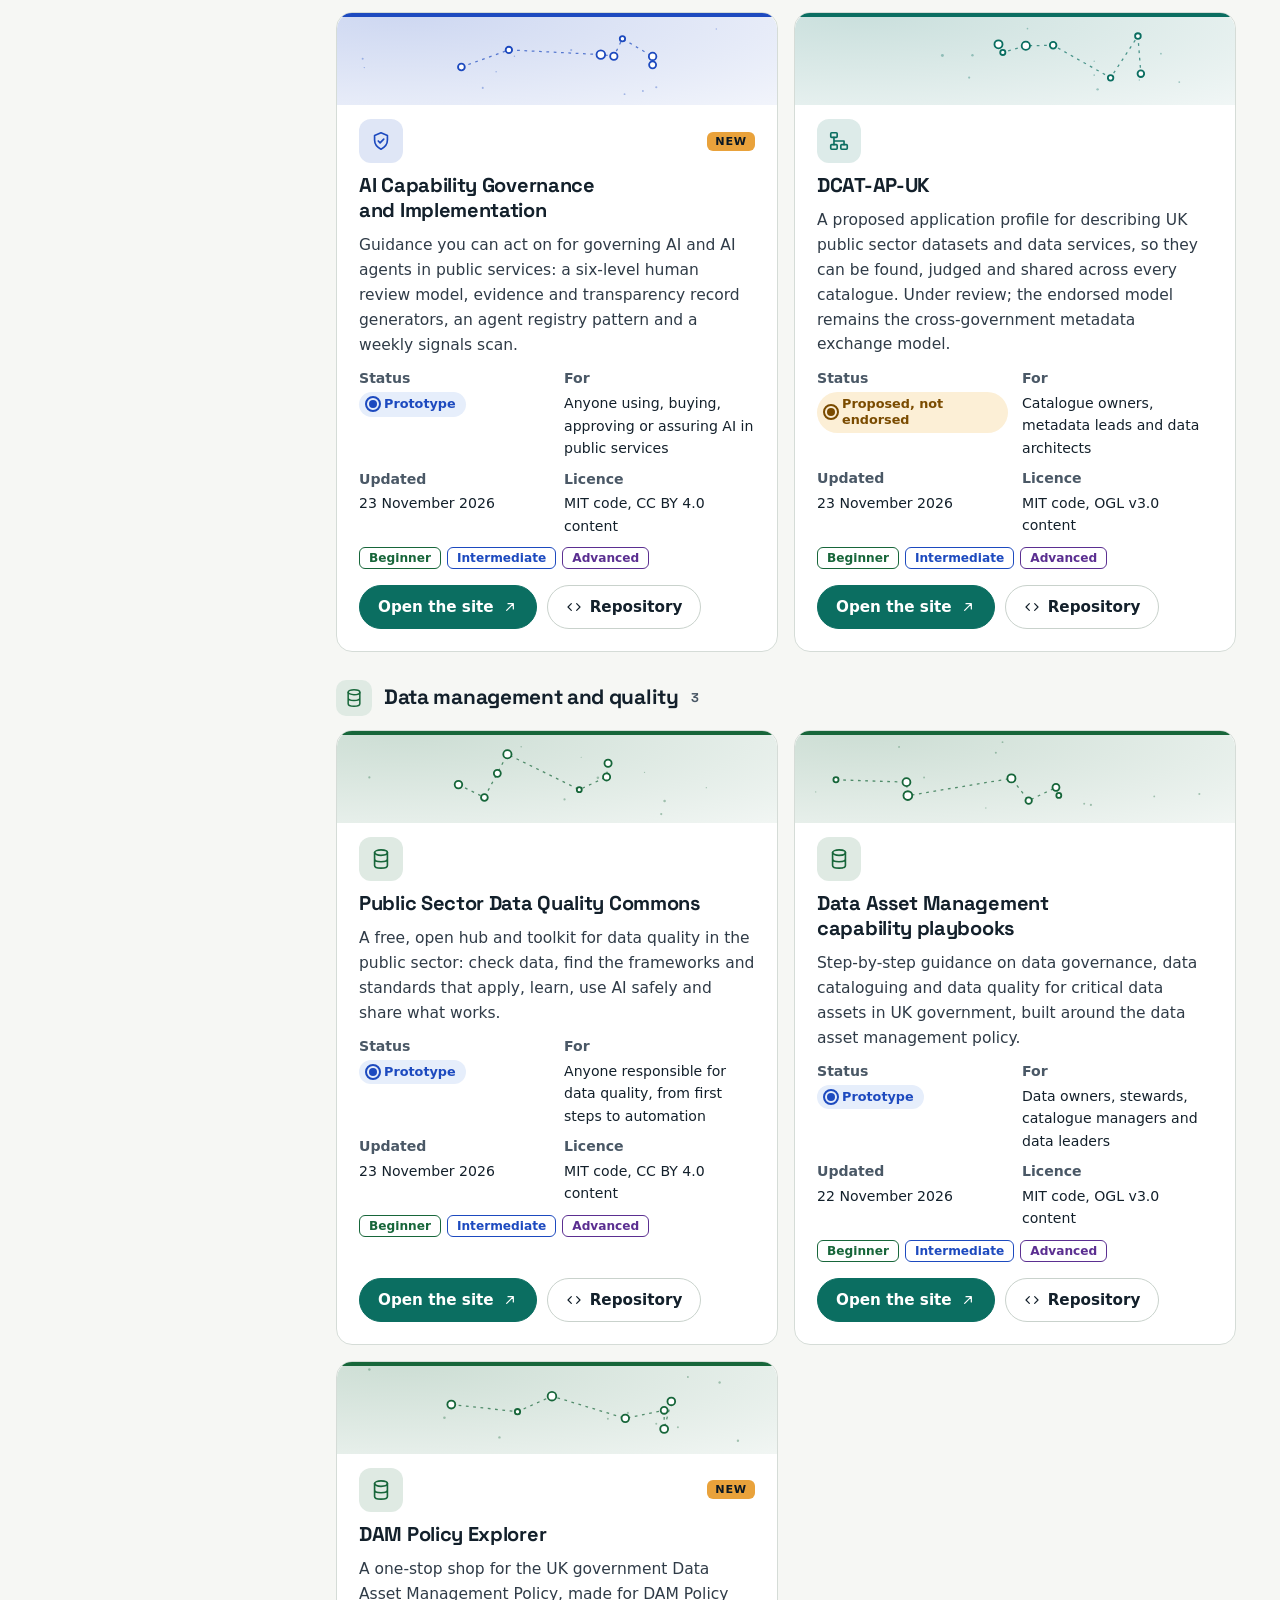
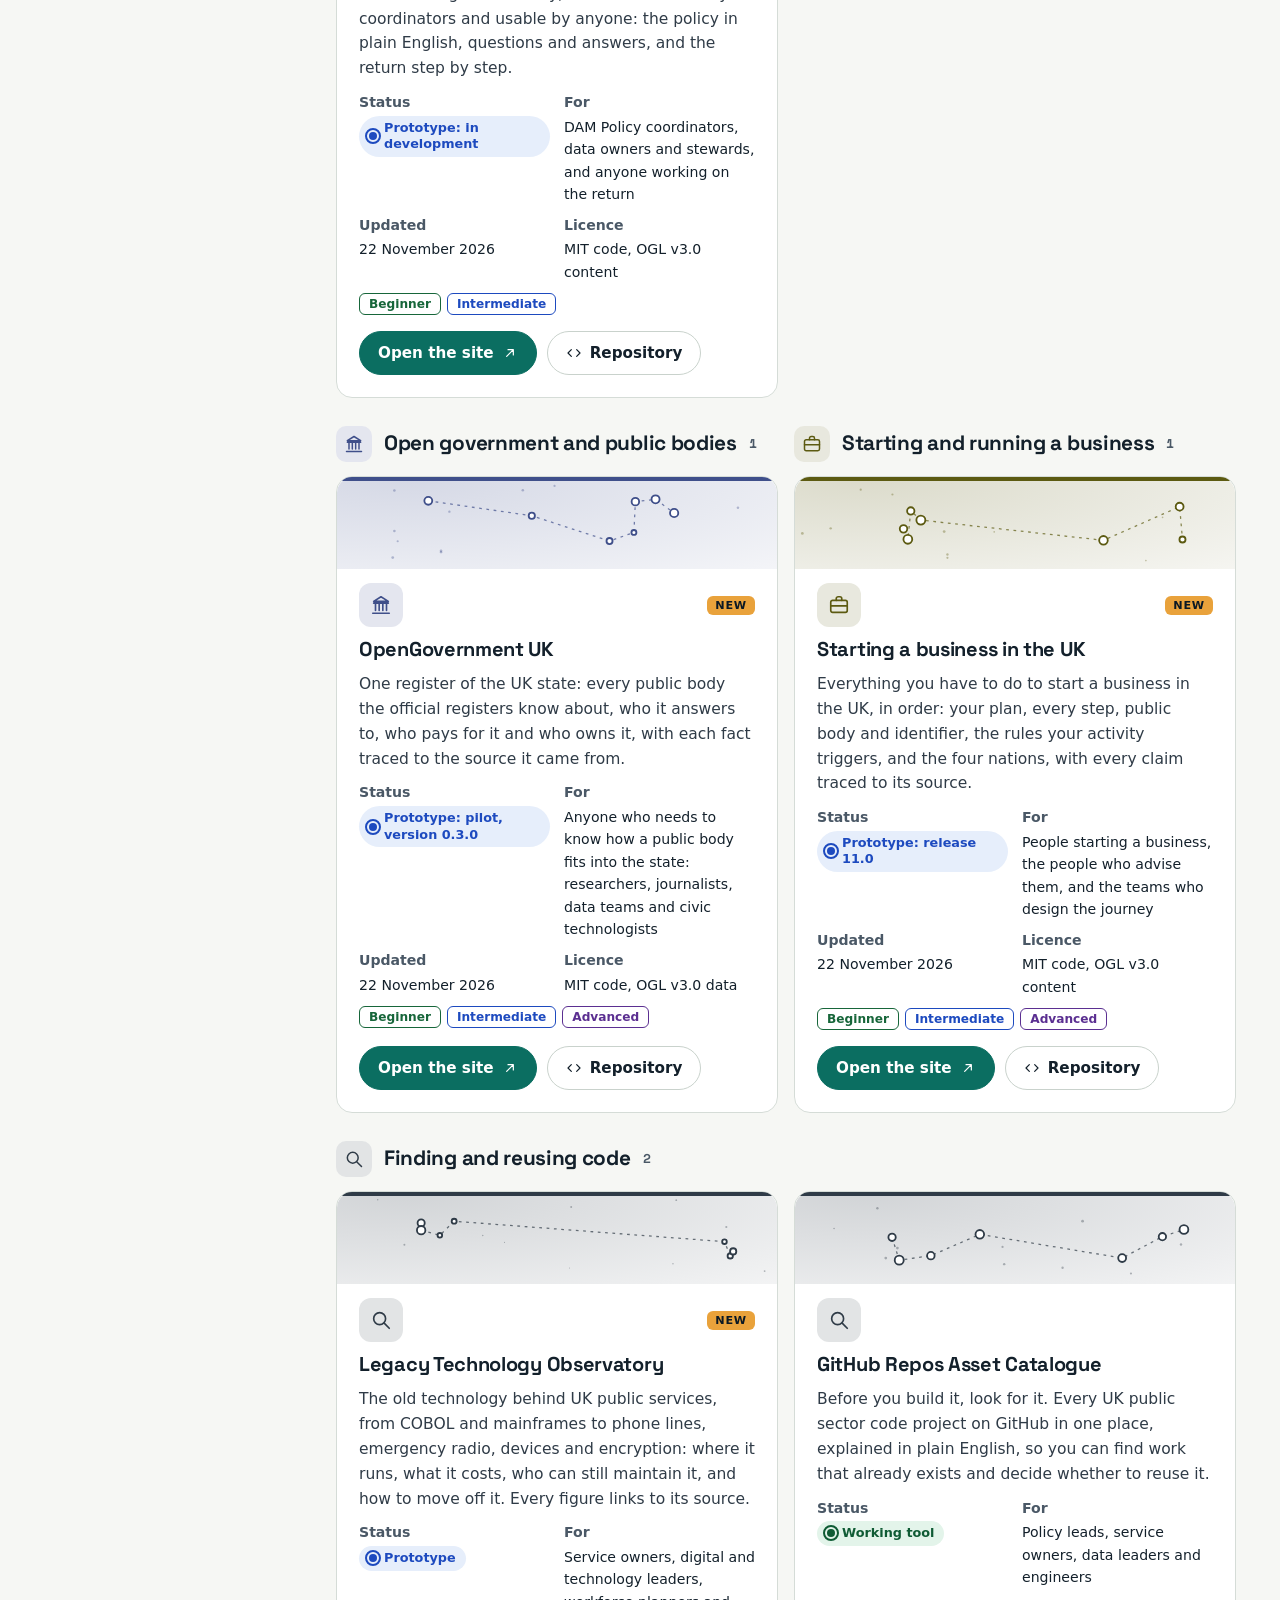
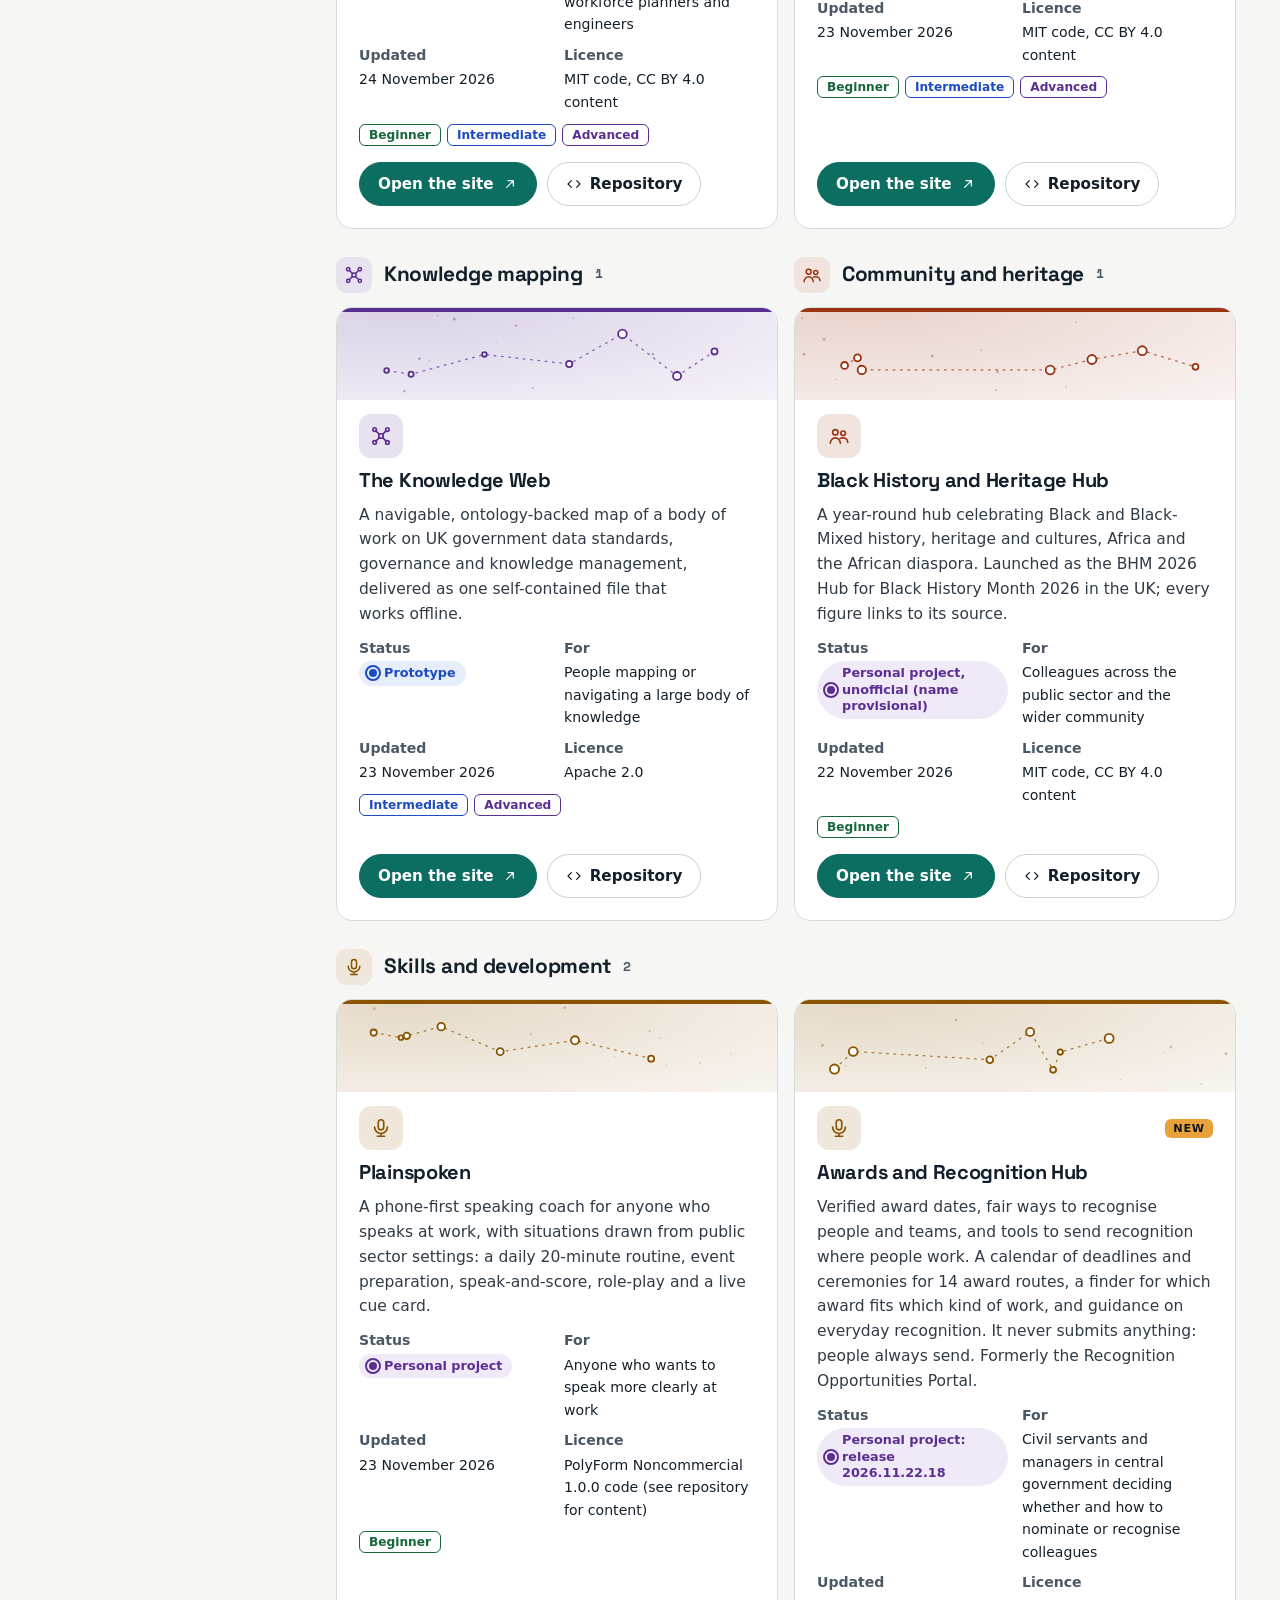
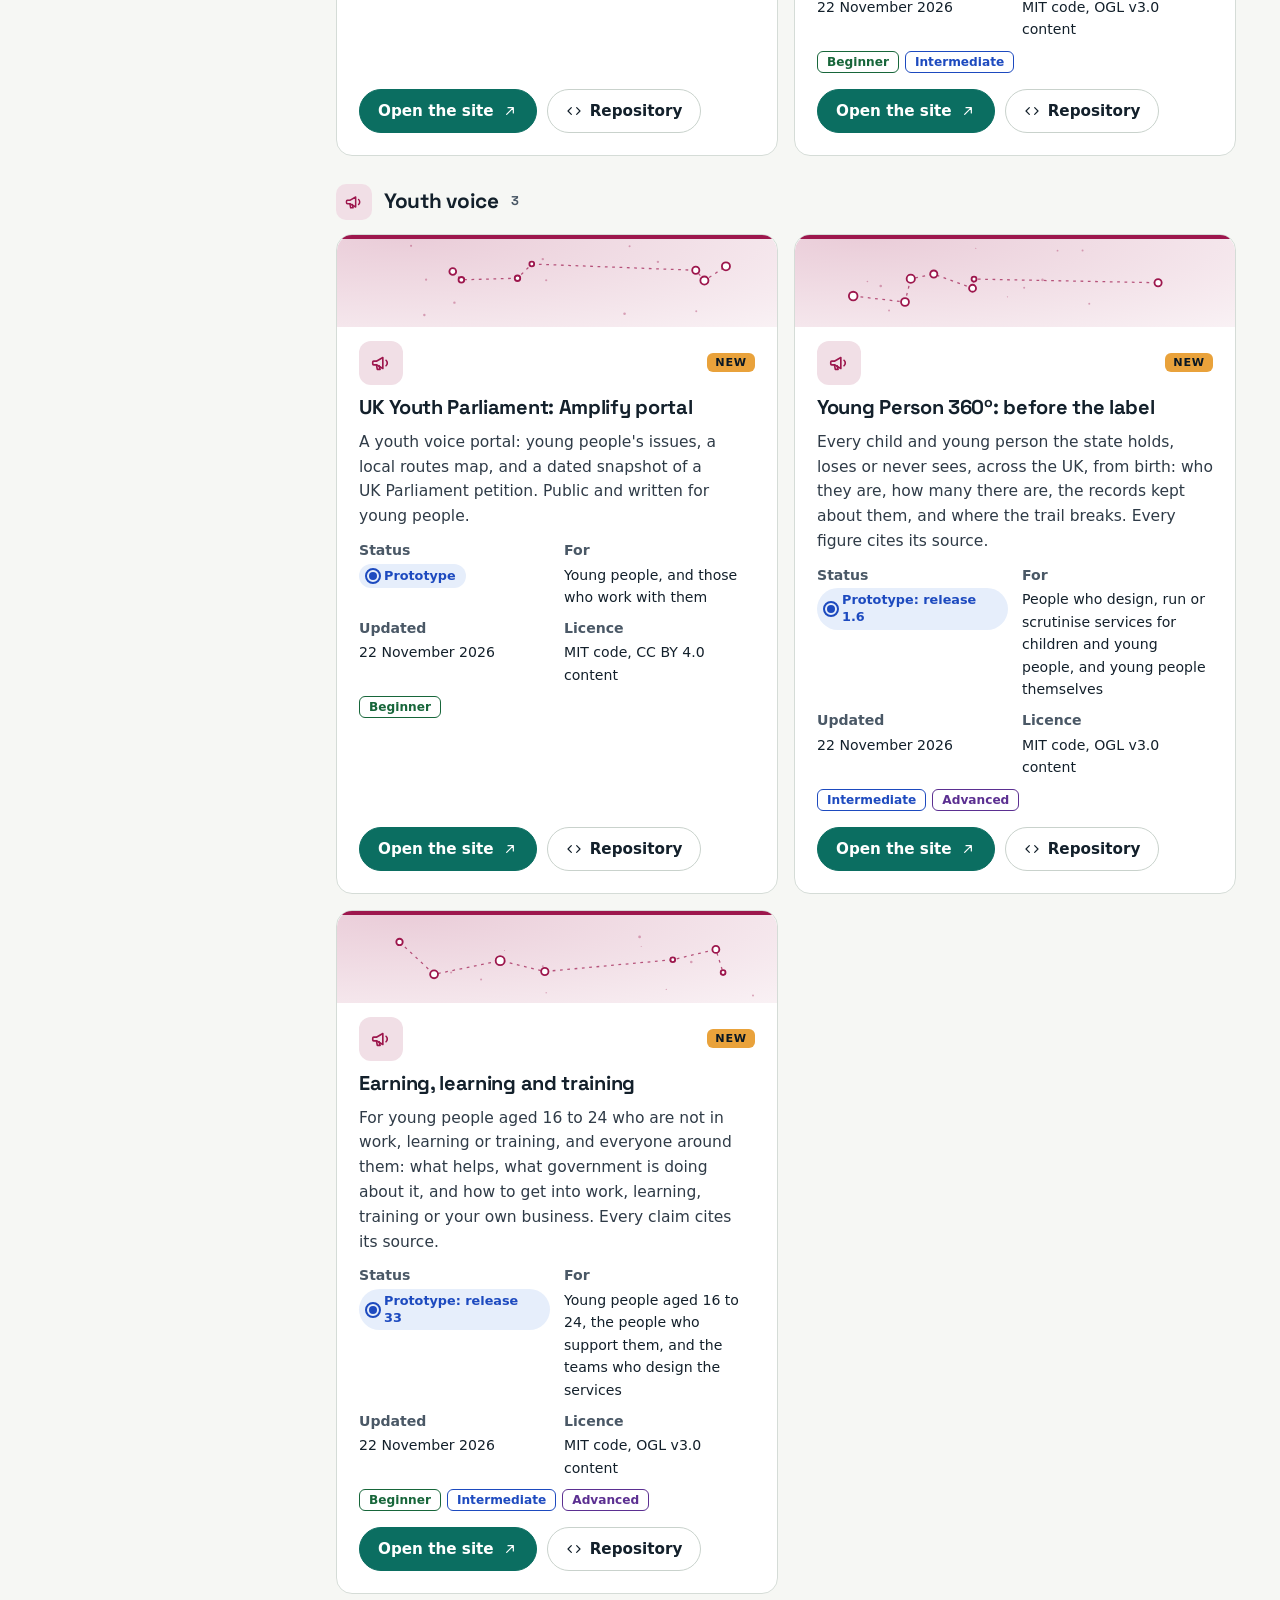
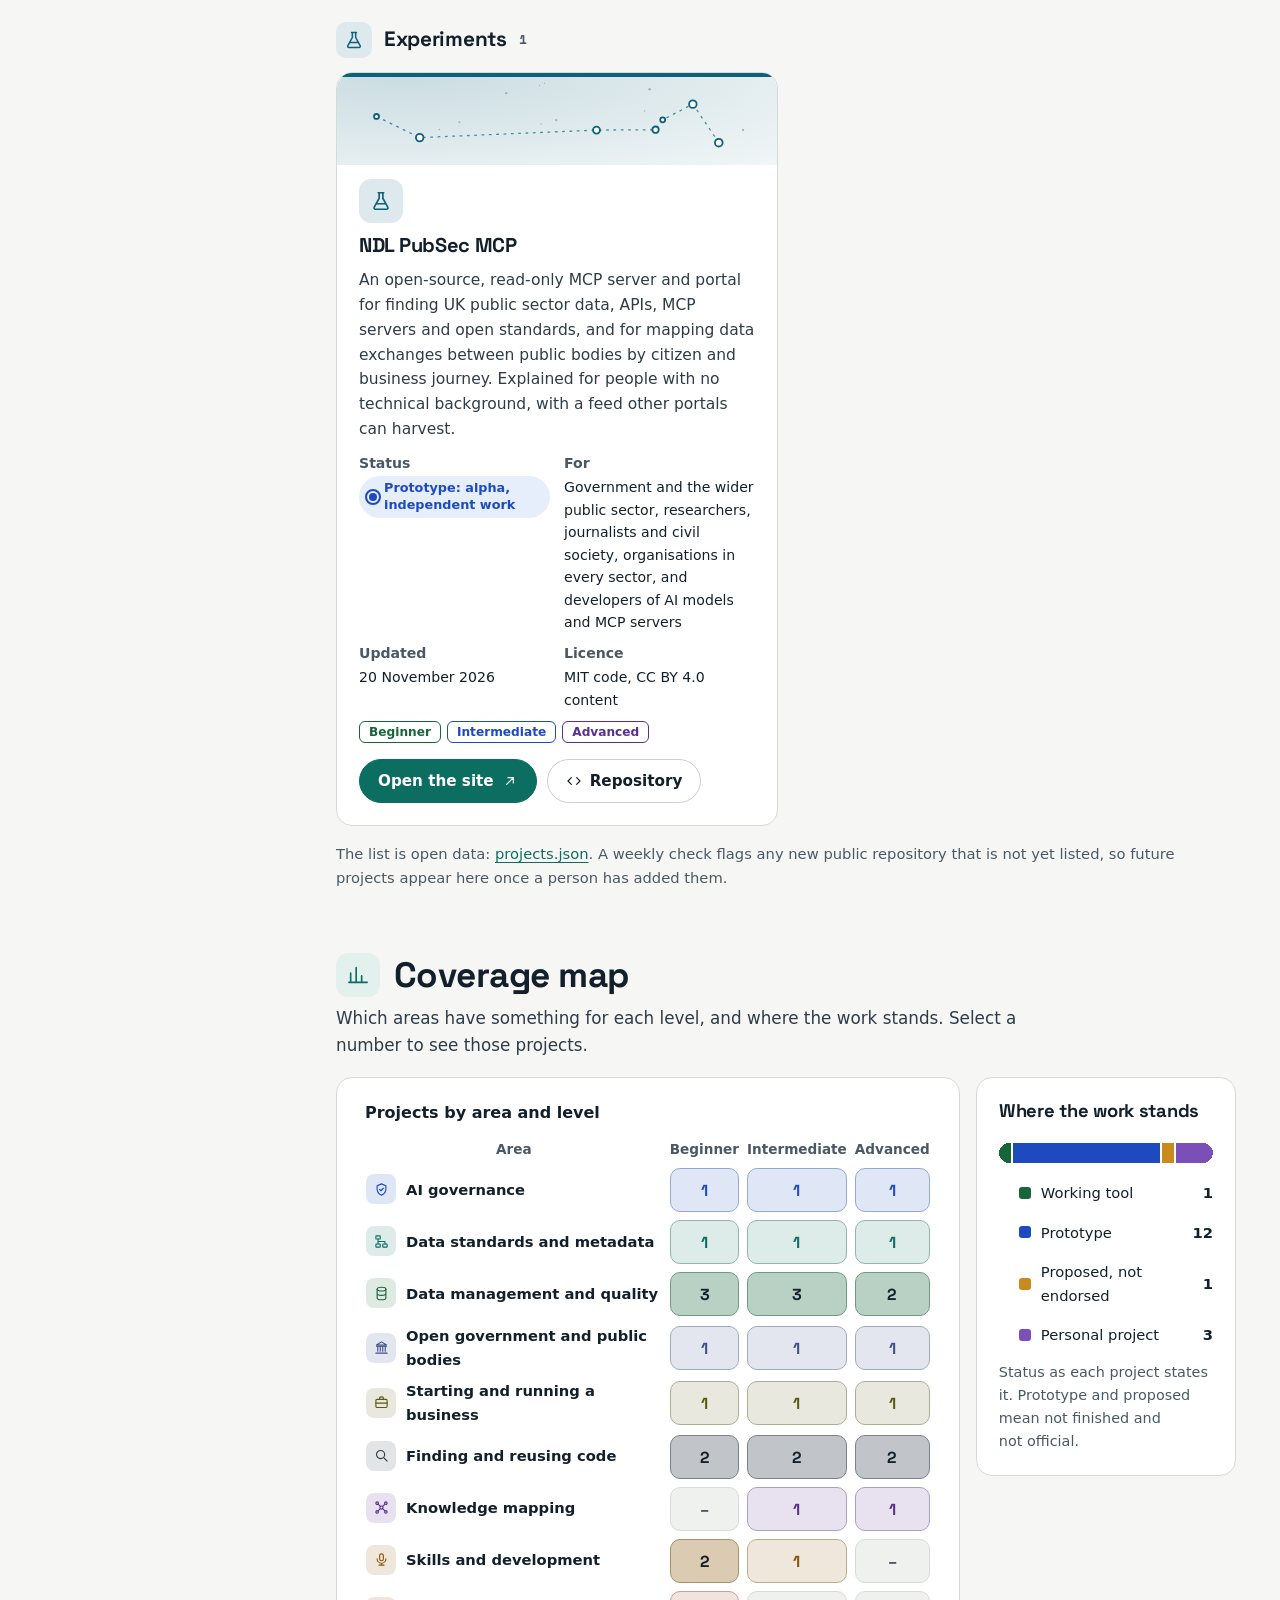
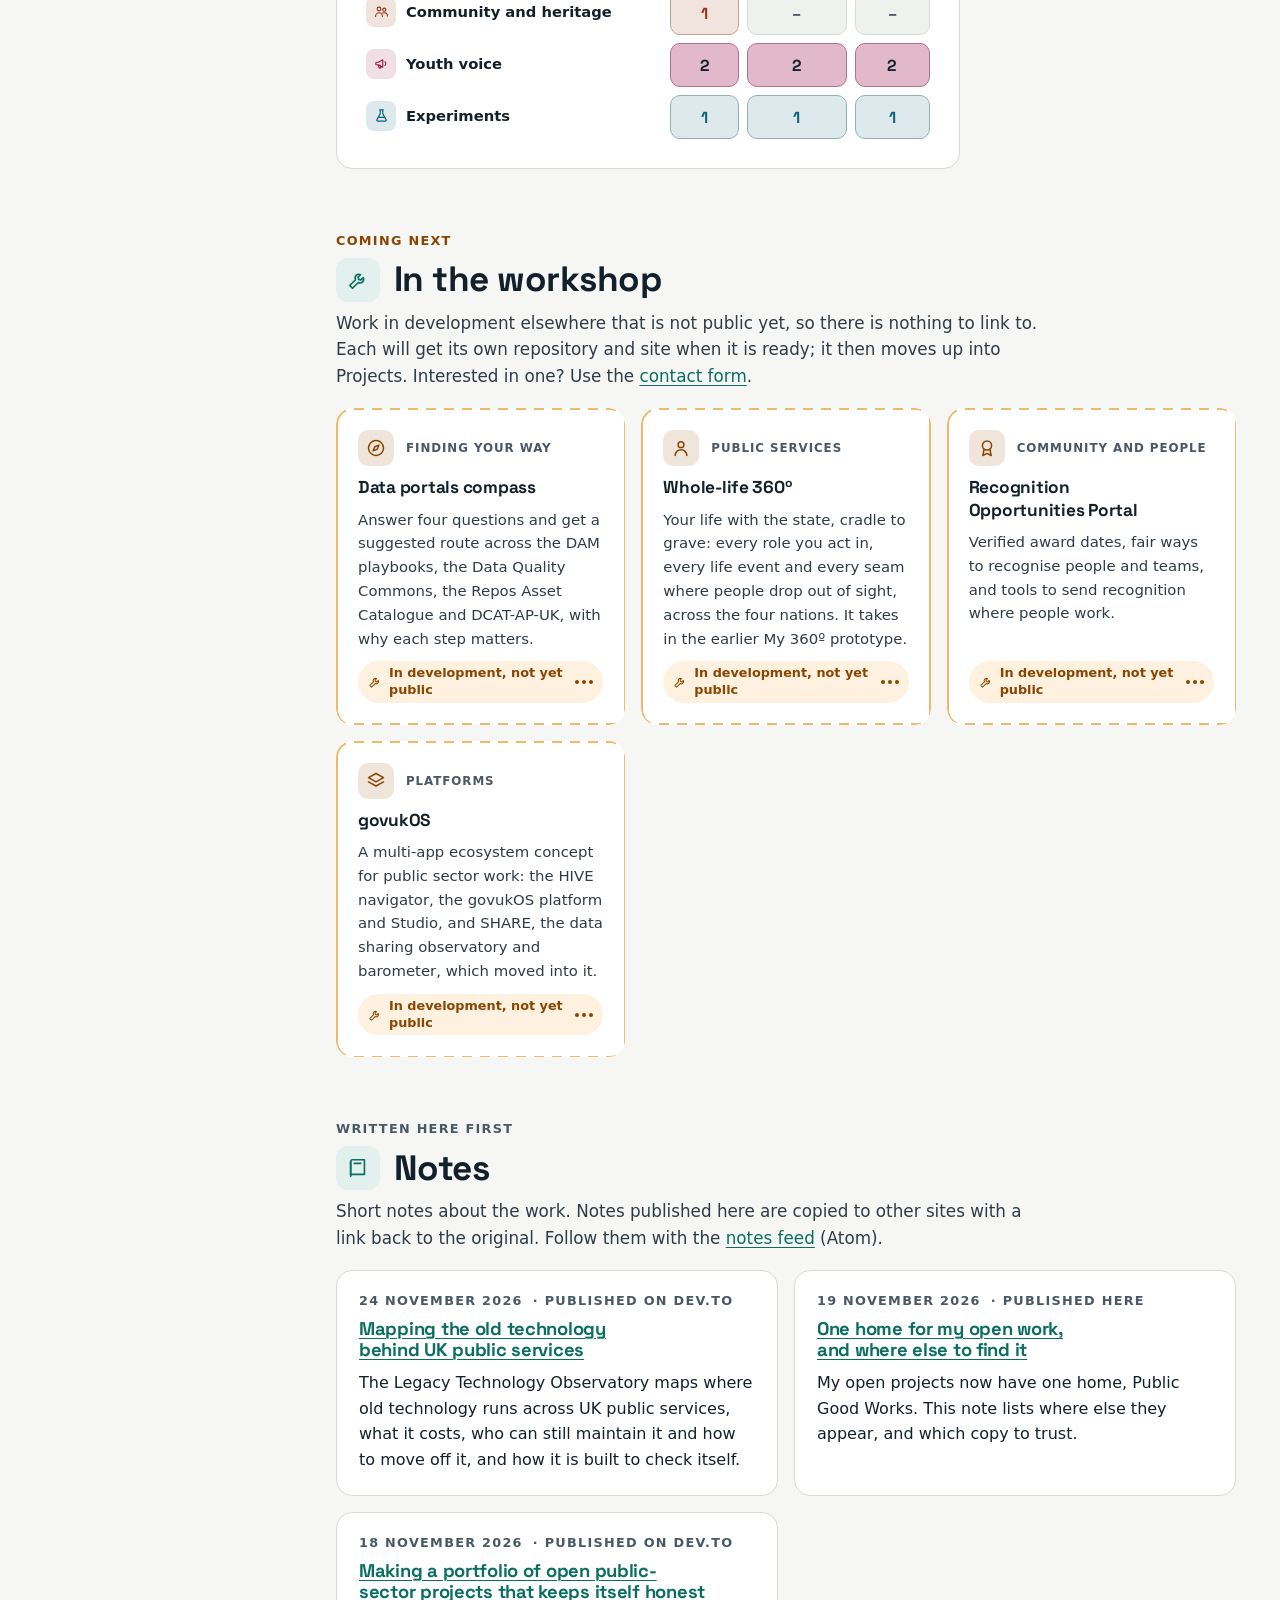
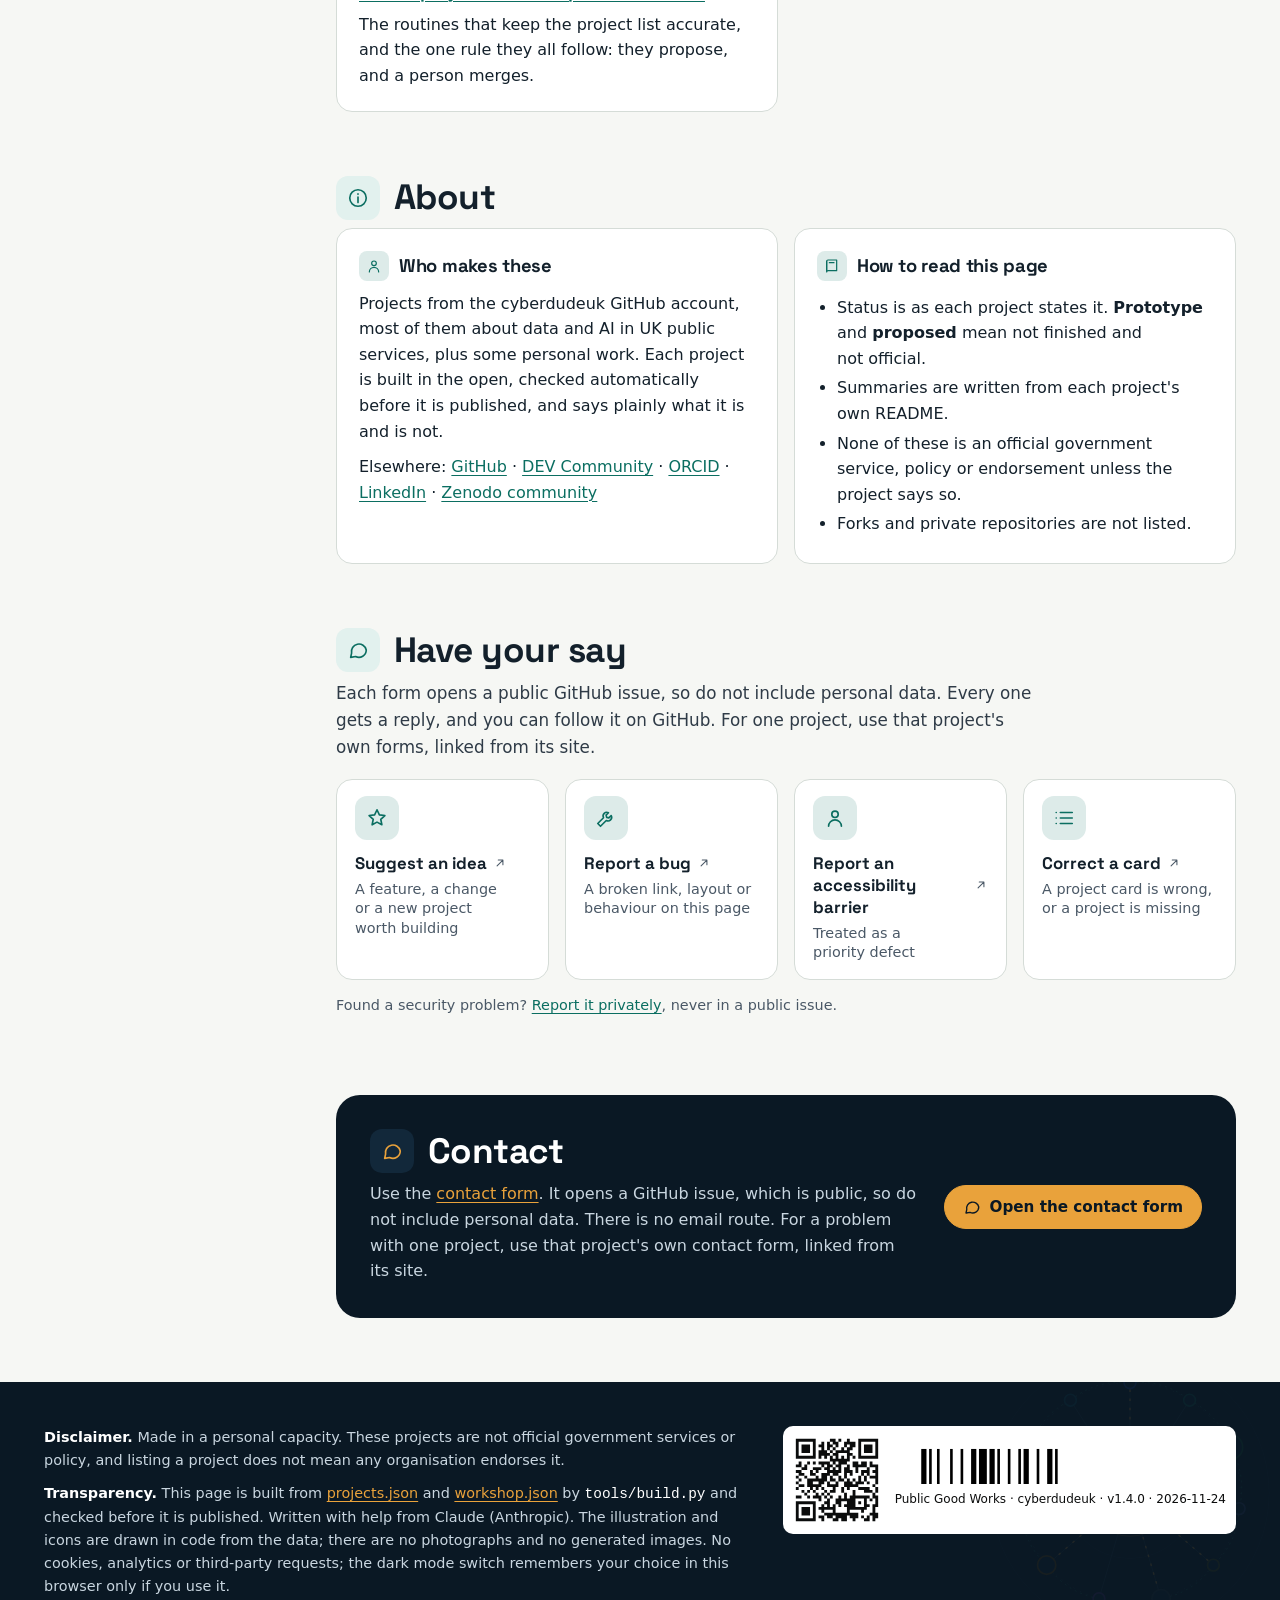
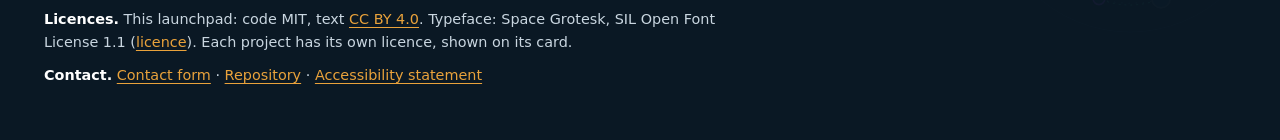
==== commit 274f78ac: "Add the Awards and Recognition Hub to the launchpad Card written from the Hub's own README (formerly" ====
--- a/index.html
+++ b/index.html
@@ -10,14 +10,14 @@
 <link rel="alternate" type="application/atom+xml" href="feed.xml" title="Public Good Works: notes">
 <meta property="og:type" content="website"><meta property="og:title" content="Public Good Works: open tools for public services"><meta property="og:url" content="https://cyberdudeuk.github.io/">
 <meta property="og:description" content="Open tools, standards and guidance for data and AI in UK public services.">
-<meta property="og:image" content="https://cyberdudeuk.github.io/og.jpg"><meta property="og:image:width" content="1200"><meta property="og:image:height" content="630"><meta property="og:image:alt" content="16 projects across 11 areas of work, drawn as a constellation">
+<meta property="og:image" content="https://cyberdudeuk.github.io/og.jpg"><meta property="og:image:width" content="1200"><meta property="og:image:height" content="630"><meta property="og:image:alt" content="17 projects across 11 areas of work, drawn as a constellation">
 <meta name="twitter:card" content="summary_large_image">
 <meta name="theme-color" content="#0a1824">
 <meta name="color-scheme" content="light dark">
 <link rel="icon" href="data:image/svg+xml,%3Csvg xmlns='http://www.w3.org/2000/svg' viewBox='0 0 32 32'%3E%3Crect width='32' height='32' rx='8' fill='%23e9a23b'/%3E%3Cpath d='M10 11L22 11L16 22Z' fill='none' stroke='%230a1824' stroke-width='2'/%3E%3Ccircle cx='10' cy='11' r='3' fill='%230a1824'/%3E%3Ccircle cx='22' cy='11' r='3' fill='%230a1824'/%3E%3Ccircle cx='16' cy='22' r='3' fill='%230a1824'/%3E%3C/svg%3E">
 <link rel="preload" href="fonts/space-grotesk-latin-wght.woff2" as="font" type="font/woff2" crossorigin>
 <link rel="stylesheet" href="styles.css?v=c8df21d7c6">
-<script type="application/ld+json">{"@context": "https://schema.org", "@type": "CollectionPage", "name": "Public Good Works", "creator": {"@type": "Person", "name": "cyberdudeuk", "sameAs": ["https://github.com/cyberdudeuk", "https://dev.to/cyberdudeuk", "https://orcid.org/0009-0000-5880-7219", "https://www.linkedin.com/in/emanuel", "https://zenodo.org/communities/public-good-works"]}, "url": "https://cyberdudeuk.github.io/", "dateModified": "2026-11-24", "inLanguage": "en-GB", "mainEntity": {"@type": "ItemList", "numberOfItems": 16, "itemListElement": [{"@type": "ListItem", "position": 1, "item": {"@type": "CreativeWork", "name": "Legacy Technology Observatory", "url": "https://cyberdudeuk.github.io/legacy-technology-observatory/", "codeRepository": "https://github.com/cyberdudeuk/legacy-technology-observatory", "abstract": "The old technology behind UK public services, from COBOL and mainframes to phone lines, emergency radio, devices and encryption: where it runs, what it costs, who can still maintain it, and how to move off it. Every figure links to its source.", "genre": "Finding and reusing code"}}, {"@type": "ListItem", "position": 2, "item": {"@type": "CreativeWork", "name": "AI Capability Governance and Implementation", "url": "https://cyberdudeuk.github.io/ai-capability-governance/", "codeRepository": "https://github.com/cyberdudeuk/ai-capability-governance", "abstract": "Guidance you can act on for governing AI and AI agents in public services: a six-level human review model, evidence and transparency record generators, an agent registry pattern and a weekly signals scan.", "genre": "AI governance"}}, {"@type": "ListItem", "position": 3, "item": {"@type": "CreativeWork", "name": "DCAT-AP-UK", "url": "https://cyberdudeuk.github.io/dcat-ap-uk/", "codeRepository": "https://github.com/cyberdudeuk/dcat-ap-uk", "abstract": "A proposed application profile for describing UK public sector datasets and data services, so they can be found, judged and shared across every catalogue. Under review; the endorsed model remains the cross-government metadata exchange model.", "genre": "Data standards and metadata"}}, {"@type": "ListItem", "position": 4, "item": {"@type": "CreativeWork", "name": "Public Sector Data Quality Commons", "url": "https://cyberdudeuk.github.io/dq-commons/", "codeRepository": "https://github.com/cyberdudeuk/dq-commons", "abstract": "A free, open hub and toolkit for data quality in the public sector: check data, find the frameworks and standards that apply, learn, use AI safely and share what works.", "genre": "Data management and quality"}}, {"@type": "ListItem", "position": 5, "item": {"@type": "CreativeWork", "name": "GitHub Repos Asset Catalogue", "url": "https://cyberdudeuk.github.io/github-repos-asset-catalogue/", "codeRepository": "https://github.com/cyberdudeuk/github-repos-asset-catalogue", "abstract": "Before you build it, look for it. Every UK public sector code project on GitHub in one place, explained in plain English, so you can find work that already exists and decide whether to reuse it.", "genre": "Finding and reusing code"}}, {"@type": "ListItem", "position": 6, "item": {"@type": "CreativeWork", "name": "The Knowledge Web", "url": "https://cyberdudeuk.github.io/knowledge-web/dist/the-web.html", "codeRepository": "https://github.com/cyberdudeuk/knowledge-web", "abstract": "A navigable, ontology-backed map of a body of work on UK government data standards, governance and knowledge management, delivered as one self-contained file that works offline.", "genre": "Knowledge mapping"}}, {"@type": "ListItem", "position": 7, "item": {"@type": "CreativeWork", "name": "Plainspoken", "url": "https://cyberdudeuk.github.io/plainspoken/", "codeRepository": "https://github.com/cyberdudeuk/plainspoken", "abstract": "A phone-first speaking coach for anyone who speaks at work, with situations drawn from public sector settings: a daily 20-minute routine, event preparation, speak-and-score, role-play and a live cue card.", "genre": "Skills and development"}}, {"@type": "ListItem", "position": 8, "item": {"@type": "CreativeWork", "name": "Data Asset Management capability playbooks", "url": "https://cyberdudeuk.github.io/dam-capability-playbooks/", "codeRepository": "https://github.com/cyberdudeuk/dam-capability-playbooks", "abstract": "Step-by-step guidance on data governance, data cataloguing and data quality for critical data assets in UK government, built around the data asset management policy.", "genre": "Data management and quality"}}, {"@type": "ListItem", "position": 9, "item": {"@type": "CreativeWork", "name": "DAM Policy Explorer", "url": "https://cyberdudeuk.github.io/dam-policy-explorer/", "codeRepository": "https://github.com/cyberdudeuk/dam-policy-explorer", "abstract": "A one-stop shop for the UK government Data Asset Management Policy, made for DAM Policy coordinators and usable by anyone: the policy in plain English, questions and answers, and the return step by step.", "genre": "Data management and quality"}}, {"@type": "ListItem", "position": 10, "item": {"@type": "CreativeWork", "name": "OpenGovernment UK", "url": "https://cyberdudeuk.github.io/opengovernment-uk/", "codeRepository": "https://github.com/cyberdudeuk/opengovernment-uk", "abstract": "One register of the UK state: every public body the official registers know about, who it answers to, who pays for it and who owns it, with each fact traced to the source it came from.", "genre": "Open government and public bodies"}}, {"@type": "ListItem", "position": 11, "item": {"@type": "CreativeWork", "name": "Starting a business in the UK", "url": "https://cyberdudeuk.github.io/start-a-business-uk/", "codeRepository": "https://github.com/cyberdudeuk/start-a-business-uk", "abstract": "Everything you have to do to start a business in the UK, in order: your plan, every step, public body and identifier, the rules your activity triggers, and the four nations, with every claim traced to its source.", "genre": "Starting and running a business"}}, {"@type": "ListItem", "position": 12, "item": {"@type": "CreativeWork", "name": "Black History and Heritage Hub", "url": "https://cyberdudeuk.github.io/black-mixed-heritage/", "codeRepository": "https://github.com/cyberdudeuk/black-mixed-heritage", "abstract": "A year-round hub celebrating Black and Black-Mixed history, heritage and cultures, Africa and the African diaspora. Launched as the BHM 2026 Hub for Black History Month 2026 in the UK; every figure links to its source.", "genre": "Community and heritage"}}, {"@type": "ListItem", "position": 13, "item": {"@type": "CreativeWork", "name": "UK Youth Parliament: Amplify portal", "url": "https://cyberdudeuk.github.io/uk-youth-parliament-amplify/", "codeRepository": "https://github.com/cyberdudeuk/uk-youth-parliament-amplify", "abstract": "A youth voice portal: young people's issues, a local routes map, and a dated snapshot of a UK Parliament petition. Public and written for young people.", "genre": "Youth voice"}}, {"@type": "ListItem", "position": 14, "item": {"@type": "CreativeWork", "name": "Young Person 360º: before the label", "url": "https://cyberdudeuk.github.io/young-person-360/", "codeRepository": "https://github.com/cyberdudeuk/young-person-360", "abstract": "Every child and young person the state holds, loses or never sees, across the UK, from birth: who they are, how many there are, the records kept about them, and where the trail breaks. Every figure cites its source.", "genre": "Youth voice"}}, {"@type": "ListItem", "position": 15, "item": {"@type": "CreativeWork", "name": "Earning, learning and training", "url": "https://cyberdudeuk.github.io/earning-learning-training/", "codeRepository": "https://github.com/cyberdudeuk/earning-learning-training", "abstract": "For young people aged 16 to 24 who are not in work, learning or training, and everyone around them: what helps, what government is doing about it, and how to get into work, learning, training or your own business. Every claim cites its source.", "genre": "Youth voice"}}, {"@type": "ListItem", "position": 16, "item": {"@type": "CreativeWork", "name": "NDL PubSec MCP", "url": "https://cyberdudeuk.github.io/ndl-pubsec-mcp/", "codeRepository": "https://github.com/cyberdudeuk/ndl-pubsec-mcp", "abstract": "An open-source, read-only MCP server and portal for finding UK public sector data, APIs, MCP servers and open standards, and for mapping data exchanges between public bodies by citizen and business journey. Explained for people with no technical background, with a feed other portals can harvest.", "genre": "Experiments"}}]}}</script>
+<script type="application/ld+json">{"@context": "https://schema.org", "@type": "CollectionPage", "name": "Public Good Works", "creator": {"@type": "Person", "name": "cyberdudeuk", "sameAs": ["https://github.com/cyberdudeuk", "https://dev.to/cyberdudeuk", "https://orcid.org/0009-0000-5880-7219", "https://www.linkedin.com/in/emanuel", "https://zenodo.org/communities/public-good-works"]}, "url": "https://cyberdudeuk.github.io/", "dateModified": "2026-11-24", "inLanguage": "en-GB", "mainEntity": {"@type": "ItemList", "numberOfItems": 17, "itemListElement": [{"@type": "ListItem", "position": 1, "item": {"@type": "CreativeWork", "name": "Legacy Technology Observatory", "url": "https://cyberdudeuk.github.io/legacy-technology-observatory/", "codeRepository": "https://github.com/cyberdudeuk/legacy-technology-observatory", "abstract": "The old technology behind UK public services, from COBOL and mainframes to phone lines, emergency radio, devices and encryption: where it runs, what it costs, who can still maintain it, and how to move off it. Every figure links to its source.", "genre": "Finding and reusing code"}}, {"@type": "ListItem", "position": 2, "item": {"@type": "CreativeWork", "name": "AI Capability Governance and Implementation", "url": "https://cyberdudeuk.github.io/ai-capability-governance/", "codeRepository": "https://github.com/cyberdudeuk/ai-capability-governance", "abstract": "Guidance you can act on for governing AI and AI agents in public services: a six-level human review model, evidence and transparency record generators, an agent registry pattern and a weekly signals scan.", "genre": "AI governance"}}, {"@type": "ListItem", "position": 3, "item": {"@type": "CreativeWork", "name": "DCAT-AP-UK", "url": "https://cyberdudeuk.github.io/dcat-ap-uk/", "codeRepository": "https://github.com/cyberdudeuk/dcat-ap-uk", "abstract": "A proposed application profile for describing UK public sector datasets and data services, so they can be found, judged and shared across every catalogue. Under review; the endorsed model remains the cross-government metadata exchange model.", "genre": "Data standards and metadata"}}, {"@type": "ListItem", "position": 4, "item": {"@type": "CreativeWork", "name": "Public Sector Data Quality Commons", "url": "https://cyberdudeuk.github.io/dq-commons/", "codeRepository": "https://github.com/cyberdudeuk/dq-commons", "abstract": "A free, open hub and toolkit for data quality in the public sector: check data, find the frameworks and standards that apply, learn, use AI safely and share what works.", "genre": "Data management and quality"}}, {"@type": "ListItem", "position": 5, "item": {"@type": "CreativeWork", "name": "GitHub Repos Asset Catalogue", "url": "https://cyberdudeuk.github.io/github-repos-asset-catalogue/", "codeRepository": "https://github.com/cyberdudeuk/github-repos-asset-catalogue", "abstract": "Before you build it, look for it. Every UK public sector code project on GitHub in one place, explained in plain English, so you can find work that already exists and decide whether to reuse it.", "genre": "Finding and reusing code"}}, {"@type": "ListItem", "position": 6, "item": {"@type": "CreativeWork", "name": "The Knowledge Web", "url": "https://cyberdudeuk.github.io/knowledge-web/dist/the-web.html", "codeRepository": "https://github.com/cyberdudeuk/knowledge-web", "abstract": "A navigable, ontology-backed map of a body of work on UK government data standards, governance and knowledge management, delivered as one self-contained file that works offline.", "genre": "Knowledge mapping"}}, {"@type": "ListItem", "position": 7, "item": {"@type": "CreativeWork", "name": "Plainspoken", "url": "https://cyberdudeuk.github.io/plainspoken/", "codeRepository": "https://github.com/cyberdudeuk/plainspoken", "abstract": "A phone-first speaking coach for anyone who speaks at work, with situations drawn from public sector settings: a daily 20-minute routine, event preparation, speak-and-score, role-play and a live cue card.", "genre": "Skills and development"}}, {"@type": "ListItem", "position": 8, "item": {"@type": "CreativeWork", "name": "Data Asset Management capability playbooks", "url": "https://cyberdudeuk.github.io/dam-capability-playbooks/", "codeRepository": "https://github.com/cyberdudeuk/dam-capability-playbooks", "abstract": "Step-by-step guidance on data governance, data cataloguing and data quality for critical data assets in UK government, built around the data asset management policy.", "genre": "Data management and quality"}}, {"@type": "ListItem", "position": 9, "item": {"@type": "CreativeWork", "name": "DAM Policy Explorer", "url": "https://cyberdudeuk.github.io/dam-policy-explorer/", "codeRepository": "https://github.com/cyberdudeuk/dam-policy-explorer", "abstract": "A one-stop shop for the UK government Data Asset Management Policy, made for DAM Policy coordinators and usable by anyone: the policy in plain English, questions and answers, and the return step by step.", "genre": "Data management and quality"}}, {"@type": "ListItem", "position": 10, "item": {"@type": "CreativeWork", "name": "OpenGovernment UK", "url": "https://cyberdudeuk.github.io/opengovernment-uk/", "codeRepository": "https://github.com/cyberdudeuk/opengovernment-uk", "abstract": "One register of the UK state: every public body the official registers know about, who it answers to, who pays for it and who owns it, with each fact traced to the source it came from.", "genre": "Open government and public bodies"}}, {"@type": "ListItem", "position": 11, "item": {"@type": "CreativeWork", "name": "Starting a business in the UK", "url": "https://cyberdudeuk.github.io/start-a-business-uk/", "codeRepository": "https://github.com/cyberdudeuk/start-a-business-uk", "abstract": "Everything you have to do to start a business in the UK, in order: your plan, every step, public body and identifier, the rules your activity triggers, and the four nations, with every claim traced to its source.", "genre": "Starting and running a business"}}, {"@type": "ListItem", "position": 12, "item": {"@type": "CreativeWork", "name": "Awards and Recognition Hub", "url": "https://cyberdudeuk.github.io/awards-and-recognition-hub/", "codeRepository": "https://github.com/cyberdudeuk/awards-and-recognition-hub", "abstract": "Verified award dates, fair ways to recognise people and teams, and tools to send recognition where people work. A calendar of deadlines and ceremonies for 14 award routes, a finder for which award fits which kind of work, and guidance on everyday recognition. It never submits anything: people always send. Formerly the Recognition Opportunities Portal.", "genre": "Skills and development"}}, {"@type": "ListItem", "position": 13, "item": {"@type": "CreativeWork", "name": "Black History and Heritage Hub", "url": "https://cyberdudeuk.github.io/black-mixed-heritage/", "codeRepository": "https://github.com/cyberdudeuk/black-mixed-heritage", "abstract": "A year-round hub celebrating Black and Black-Mixed history, heritage and cultures, Africa and the African diaspora. Launched as the BHM 2026 Hub for Black History Month 2026 in the UK; every figure links to its source.", "genre": "Community and heritage"}}, {"@type": "ListItem", "position": 14, "item": {"@type": "CreativeWork", "name": "UK Youth Parliament: Amplify portal", "url": "https://cyberdudeuk.github.io/uk-youth-parliament-amplify/", "codeRepository": "https://github.com/cyberdudeuk/uk-youth-parliament-amplify", "abstract": "A youth voice portal: young people's issues, a local routes map, and a dated snapshot of a UK Parliament petition. Public and written for young people.", "genre": "Youth voice"}}, {"@type": "ListItem", "position": 15, "item": {"@type": "CreativeWork", "name": "Young Person 360º: before the label", "url": "https://cyberdudeuk.github.io/young-person-360/", "codeRepository": "https://github.com/cyberdudeuk/young-person-360", "abstract": "Every child and young person the state holds, loses or never sees, across the UK, from birth: who they are, how many there are, the records kept about them, and where the trail breaks. Every figure cites its source.", "genre": "Youth voice"}}, {"@type": "ListItem", "position": 16, "item": {"@type": "CreativeWork", "name": "Earning, learning and training", "url": "https://cyberdudeuk.github.io/earning-learning-training/", "codeRepository": "https://github.com/cyberdudeuk/earning-learning-training", "abstract": "For young people aged 16 to 24 who are not in work, learning or training, and everyone around them: what helps, what government is doing about it, and how to get into work, learning, training or your own business. Every claim cites its source.", "genre": "Youth voice"}}, {"@type": "ListItem", "position": 17, "item": {"@type": "CreativeWork", "name": "NDL PubSec MCP", "url": "https://cyberdudeuk.github.io/ndl-pubsec-mcp/", "codeRepository": "https://github.com/cyberdudeuk/ndl-pubsec-mcp", "abstract": "An open-source, read-only MCP server and portal for finding UK public sector data, APIs, MCP servers and open standards, and for mapping data exchanges between public bodies by citizen and business journey. Explained for people with no technical background, with a feed other portals can harvest.", "genre": "Experiments"}}]}}</script>
 <script>/* Old links to the Public AI Utility Toolkit (which lived here until November 2026) go to its new address. */
 (function(){var h=(location.hash||'').slice(1);var old=["start-here", "knowledge", "toolkit", "tools", "assurance", "catalogue", "ucd", "practice", "resources", "signals", "transparency", "roadmap", "glossary", "contact", "tool-triage", "tool-evidence", "tool-deia", "tool-atrs", "tool-pqc", "tool-plain"];if(old.indexOf(h)>-1){location.replace('https://cyberdudeuk.github.io/ai-capability-governance/#'+h);}})();
 /* A theme chosen with the switch is applied before the page paints. Nothing is stored unless you use the switch. */
@@ -43,17 +43,17 @@
    <p class="lede">Every project I build, in one place: standards, playbooks, working tools and personal public-good projects. Each lives in its own repository with its own site, built in the open and checked before it is published.</p>
    <div class="actions"><a class="btn btn-amber" href="#projects">Browse all projects<svg class="ico" width="18" height="18" viewBox="0 0 24 24" fill="none" stroke="currentColor" stroke-width="1.8" stroke-linecap="round" stroke-linejoin="round" aria-hidden="true" focusable="false"><path d="M5 12h14M13 6l6 6-6 6"/></svg></a><a class="btn btn-ghost" href="#ways-in">Not sure where to start?</a></div>
    <div class="stats">
-    <div class="s1"><span class="num" data-count="16">16</span><span class="lbl">public projects</span></div>
-    <div class="s2"><span class="num" data-count="16">16</span><span class="lbl">with a live site</span></div>
+    <div class="s1"><span class="num" data-count="17">17</span><span class="lbl">public projects</span></div>
+    <div class="s2"><span class="num" data-count="17">17</span><span class="lbl">with a live site</span></div>
     <div class="s3"><span class="num" data-count="11">11</span><span class="lbl">areas of work</span></div>
     <div class="s4"><span class="num" data-count="4">4</span><span class="lbl">in the workshop</span></div>
    </div>
   </div>
   <figure class="hero-art"><svg class="constellation" viewBox="0 0 640 460" role="group" aria-label="Areas of work: choose one to open its project">
 <circle cx="320" cy="230" r="212" class="orbit"/><circle cx="320" cy="230" r="168" class="ring"/><circle cx="320" cy="230" r="100" class="orbit"/>
-<g class="spokes"><line x1="320" y1="230" x2="320.0" y2="62.0"/><line x1="320" y1="230" x2="410.8" y2="88.7"/><line x1="320" y1="230" x2="472.8" y2="160.2"/><line x1="320" y1="230" x2="486.3" y2="253.9"/><line x1="320" y1="230" x2="447.0" y2="340.0"/><line x1="320" y1="230" x2="367.3" y2="391.2"/><line x1="320" y1="230" x2="272.7" y2="391.2"/><line x1="320" y1="230" x2="193.0" y2="340.0"/><line x1="320" y1="230" x2="153.7" y2="253.9"/><line x1="320" y1="230" x2="167.2" y2="160.2"/><line x1="320" y1="230" x2="229.2" y2="88.7"/></g><g class="links"><path d="M320.0 62.0 Q370.9 56.8 410.8 88.7"/><path d="M410.8 88.7 Q456.4 111.8 472.8 160.2"/><path d="M472.8 160.2 Q498.7 204.3 486.3 253.9"/><path d="M486.3 253.9 Q484.2 305.0 447.0 340.0"/><path d="M447.0 340.0 Q417.6 381.9 367.3 391.2"/><path d="M367.3 391.2 Q320.0 410.5 272.7 391.2"/><path d="M272.7 391.2 Q222.4 381.9 193.0 340.0"/><path d="M193.0 340.0 Q155.8 305.0 153.7 253.9"/><path d="M153.7 253.9 Q141.3 204.3 167.2 160.2"/><path d="M167.2 160.2 Q183.6 111.8 229.2 88.7"/><path d="M229.2 88.7 Q269.1 56.8 320.0 62.0"/></g><g class="flows"><line x1="320" y1="230" x2="320.0" y2="62.0"/><line x1="320" y1="230" x2="472.8" y2="160.2"/><line x1="320" y1="230" x2="486.3" y2="253.9"/><line x1="320" y1="230" x2="447.0" y2="340.0"/><line x1="320" y1="230" x2="367.3" y2="391.2"/><line x1="320" y1="230" x2="167.2" y2="160.2"/></g>
-<g class="node c-ai" style="animation-delay:0.0s"><a href="https://cyberdudeuk.github.io/ai-capability-governance/" aria-label="AI governance: open AI Capability Governance and Implementation"><circle cx="320.0" cy="62.0" r="9" class="n"/><text x="320.0" y="29.0" text-anchor="middle"><tspan x="320.0" dy="0">AI governance</tspan></text></a></g><g class="node c-standards" style="animation-delay:0.4s"><a href="https://cyberdudeuk.github.io/dcat-ap-uk/" aria-label="Standards (Data standards and metadata): open DCAT-AP-UK"><circle cx="410.8" cy="88.7" r="9" class="n"/><text x="429.8" y="61.2" text-anchor="start"><tspan x="429.8" dy="0">Standards</tspan></text></a></g><g class="node c-data" style="animation-delay:0.8s"><a href="#cat-data" aria-label="Data quality (Data management and quality): 3 projects"><circle cx="472.8" cy="160.2" r="19" class="n"/><text x="513.8" y="145.5" text-anchor="start"><tspan x="513.8" dy="0">Data quality</tspan></text></a></g><g class="node c-government" style="animation-delay:1.2s"><a href="https://cyberdudeuk.github.io/opengovernment-uk/" aria-label="Open government (Open government and public bodies): open OpenGovernment UK"><circle cx="486.3" cy="253.9" r="9" class="n"/><text x="520.9" y="255.9" text-anchor="start"><tspan x="520.9" dy="0">Open</tspan> <tspan x="520.9" dy="14">government</tspan></text></a></g><g class="node c-business" style="animation-delay:1.6s"><a href="https://cyberdudeuk.github.io/start-a-business-uk/" aria-label="Business (Starting and running a business): open Starting a business in the UK"><circle cx="447.0" cy="340.0" r="9" class="n"/><text x="473.4" y="372.9" text-anchor="start"><tspan x="473.4" dy="0">Business</tspan></text></a></g><g class="node c-reuse" style="animation-delay:2.0s"><a href="#cat-reuse" aria-label="Code reuse (Finding and reusing code): 2 projects"><circle cx="367.3" cy="391.2" r="14" class="n"/><text x="378.6" y="439.6" text-anchor="middle"><tspan x="378.6" dy="0">Code reuse</tspan></text></a></g><g class="node c-knowledge" style="animation-delay:2.4s"><a href="https://cyberdudeuk.github.io/knowledge-web/dist/the-web.html" aria-label="Knowledge (Knowledge mapping): open The Knowledge Web"><circle cx="272.7" cy="391.2" r="9" class="n"/><text x="262.8" y="434.8" text-anchor="middle"><tspan x="262.8" dy="0">Knowledge</tspan></text></a></g><g class="node c-skills" style="animation-delay:2.8s"><a href="https://cyberdudeuk.github.io/plainspoken/" aria-label="Skills (Skills and development): open Plainspoken"><circle cx="193.0" cy="340.0" r="9" class="n"/><text x="166.6" y="372.9" text-anchor="end"><tspan x="166.6" dy="0">Skills</tspan></text></a></g><g class="node c-community" style="animation-delay:3.2s"><a href="https://cyberdudeuk.github.io/black-mixed-heritage/" aria-label="Heritage (Community and heritage): open Black History and Heritage Hub"><circle cx="153.7" cy="253.9" r="9" class="n"/><text x="119.1" y="262.9" text-anchor="end"><tspan x="119.1" dy="0">Heritage</tspan></text></a></g><g class="node c-youth" style="animation-delay:3.6s"><a href="#cat-youth" aria-label="Youth voice: 3 projects"><circle cx="167.2" cy="160.2" r="19" class="n"/><text x="126.2" y="145.5" text-anchor="end"><tspan x="126.2" dy="0">Youth voice</tspan></text></a></g><g class="node c-experiments" style="animation-delay:4.0s"><a href="https://cyberdudeuk.github.io/ndl-pubsec-mcp/" aria-label="Experiments: open NDL PubSec MCP"><circle cx="229.2" cy="88.7" r="9" class="n"/><text x="210.2" y="61.2" text-anchor="end"><tspan x="210.2" dy="0">Experiments</tspan></text></a></g>
-<circle cx="320" cy="230" r="66" class="halo"/><a href="#projects" aria-label="16 projects: see them all"><circle cx="320" cy="230" r="54" class="core"/><text x="320" y="234" text-anchor="middle" class="core-n">16</text> <text x="320" y="254" text-anchor="middle" class="core-l">projects</text></a>
+<g class="spokes"><line x1="320" y1="230" x2="320.0" y2="62.0"/><line x1="320" y1="230" x2="410.8" y2="88.7"/><line x1="320" y1="230" x2="472.8" y2="160.2"/><line x1="320" y1="230" x2="486.3" y2="253.9"/><line x1="320" y1="230" x2="447.0" y2="340.0"/><line x1="320" y1="230" x2="367.3" y2="391.2"/><line x1="320" y1="230" x2="272.7" y2="391.2"/><line x1="320" y1="230" x2="193.0" y2="340.0"/><line x1="320" y1="230" x2="153.7" y2="253.9"/><line x1="320" y1="230" x2="167.2" y2="160.2"/><line x1="320" y1="230" x2="229.2" y2="88.7"/></g><g class="links"><path d="M320.0 62.0 Q370.9 56.8 410.8 88.7"/><path d="M410.8 88.7 Q456.4 111.8 472.8 160.2"/><path d="M472.8 160.2 Q498.7 204.3 486.3 253.9"/><path d="M486.3 253.9 Q484.2 305.0 447.0 340.0"/><path d="M447.0 340.0 Q417.6 381.9 367.3 391.2"/><path d="M367.3 391.2 Q320.0 410.5 272.7 391.2"/><path d="M272.7 391.2 Q222.4 381.9 193.0 340.0"/><path d="M193.0 340.0 Q155.8 305.0 153.7 253.9"/><path d="M153.7 253.9 Q141.3 204.3 167.2 160.2"/><path d="M167.2 160.2 Q183.6 111.8 229.2 88.7"/><path d="M229.2 88.7 Q269.1 56.8 320.0 62.0"/></g><g class="flows"><line x1="320" y1="230" x2="320.0" y2="62.0"/><line x1="320" y1="230" x2="472.8" y2="160.2"/><line x1="320" y1="230" x2="486.3" y2="253.9"/><line x1="320" y1="230" x2="447.0" y2="340.0"/><line x1="320" y1="230" x2="367.3" y2="391.2"/><line x1="320" y1="230" x2="193.0" y2="340.0"/><line x1="320" y1="230" x2="167.2" y2="160.2"/></g>
+<g class="node c-ai" style="animation-delay:0.0s"><a href="https://cyberdudeuk.github.io/ai-capability-governance/" aria-label="AI governance: open AI Capability Governance and Implementation"><circle cx="320.0" cy="62.0" r="9" class="n"/><text x="320.0" y="29.0" text-anchor="middle"><tspan x="320.0" dy="0">AI governance</tspan></text></a></g><g class="node c-standards" style="animation-delay:0.4s"><a href="https://cyberdudeuk.github.io/dcat-ap-uk/" aria-label="Standards (Data standards and metadata): open DCAT-AP-UK"><circle cx="410.8" cy="88.7" r="9" class="n"/><text x="429.8" y="61.2" text-anchor="start"><tspan x="429.8" dy="0">Standards</tspan></text></a></g><g class="node c-data" style="animation-delay:0.8s"><a href="#cat-data" aria-label="Data quality (Data management and quality): 3 projects"><circle cx="472.8" cy="160.2" r="19" class="n"/><text x="513.8" y="145.5" text-anchor="start"><tspan x="513.8" dy="0">Data quality</tspan></text></a></g><g class="node c-government" style="animation-delay:1.2s"><a href="https://cyberdudeuk.github.io/opengovernment-uk/" aria-label="Open government (Open government and public bodies): open OpenGovernment UK"><circle cx="486.3" cy="253.9" r="9" class="n"/><text x="520.9" y="255.9" text-anchor="start"><tspan x="520.9" dy="0">Open</tspan> <tspan x="520.9" dy="14">government</tspan></text></a></g><g class="node c-business" style="animation-delay:1.6s"><a href="https://cyberdudeuk.github.io/start-a-business-uk/" aria-label="Business (Starting and running a business): open Starting a business in the UK"><circle cx="447.0" cy="340.0" r="9" class="n"/><text x="473.4" y="372.9" text-anchor="start"><tspan x="473.4" dy="0">Business</tspan></text></a></g><g class="node c-reuse" style="animation-delay:2.0s"><a href="#cat-reuse" aria-label="Code reuse (Finding and reusing code): 2 projects"><circle cx="367.3" cy="391.2" r="14" class="n"/><text x="378.6" y="439.6" text-anchor="middle"><tspan x="378.6" dy="0">Code reuse</tspan></text></a></g><g class="node c-knowledge" style="animation-delay:2.4s"><a href="https://cyberdudeuk.github.io/knowledge-web/dist/the-web.html" aria-label="Knowledge (Knowledge mapping): open The Knowledge Web"><circle cx="272.7" cy="391.2" r="9" class="n"/><text x="262.8" y="434.8" text-anchor="middle"><tspan x="262.8" dy="0">Knowledge</tspan></text></a></g><g class="node c-skills" style="animation-delay:2.8s"><a href="#cat-skills" aria-label="Skills (Skills and development): 2 projects"><circle cx="193.0" cy="340.0" r="14" class="n"/><text x="162.8" y="376.2" text-anchor="end"><tspan x="162.8" dy="0">Skills</tspan></text></a></g><g class="node c-community" style="animation-delay:3.2s"><a href="https://cyberdudeuk.github.io/black-mixed-heritage/" aria-label="Heritage (Community and heritage): open Black History and Heritage Hub"><circle cx="153.7" cy="253.9" r="9" class="n"/><text x="119.1" y="262.9" text-anchor="end"><tspan x="119.1" dy="0">Heritage</tspan></text></a></g><g class="node c-youth" style="animation-delay:3.6s"><a href="#cat-youth" aria-label="Youth voice: 3 projects"><circle cx="167.2" cy="160.2" r="19" class="n"/><text x="126.2" y="145.5" text-anchor="end"><tspan x="126.2" dy="0">Youth voice</tspan></text></a></g><g class="node c-experiments" style="animation-delay:4.0s"><a href="https://cyberdudeuk.github.io/ndl-pubsec-mcp/" aria-label="Experiments: open NDL PubSec MCP"><circle cx="229.2" cy="88.7" r="9" class="n"/><text x="210.2" y="61.2" text-anchor="end"><tspan x="210.2" dy="0">Experiments</tspan></text></a></g>
+<circle cx="320" cy="230" r="66" class="halo"/><a href="#projects" aria-label="17 projects: see them all"><circle cx="320" cy="230" r="54" class="core"/><text x="320" y="234" text-anchor="middle" class="core-n">17</text> <text x="320" y="254" text-anchor="middle" class="core-l">projects</text></a>
 </svg>
    <figcaption>Each node is an area of work, sized by its number of projects: select one to open its project, or its section when it has several. Amber lines lead to areas with something new. Drawn from the data.</figcaption></figure>
  </div>
@@ -65,11 +65,11 @@
   <button type="button" class="toggle js-only" id="drawerToggle" role="switch" aria-checked="true" aria-controls="drawer"><span class="track" aria-hidden="true"><span class="knob"></span></span><span>Category menu: <span id="drawerState">shown</span></span></button>
   <div class="drawer" id="drawer">
    <p class="drawer-h">Areas of work</p>
-   <ul><li><a href="#cat-ai" class="c-ai" data-filter-cat="ai"><span class="tile sm" aria-hidden="true"><svg class="ico" width="16" height="16" viewBox="0 0 24 24" fill="none" stroke="currentColor" stroke-width="1.8" stroke-linecap="round" stroke-linejoin="round" aria-hidden="true" focusable="false"><path d="M12 3l7 3v5c0 4.5-3 8-7 10-4-2-7-5.5-7-10V6z"/><path d="M9 12l2 2 4-4"/></svg></span><span>AI governance</span><span class=flag>New</span><span class="count" aria-label="1 projects">1</span></a></li><li><a href="#cat-standards" class="c-standards" data-filter-cat="standards"><span class="tile sm" aria-hidden="true"><svg class="ico" width="16" height="16" viewBox="0 0 24 24" fill="none" stroke="currentColor" stroke-width="1.8" stroke-linecap="round" stroke-linejoin="round" aria-hidden="true" focusable="false"><rect x="3" y="3" width="7" height="5" rx="1"/><rect x="14" y="16" width="7" height="5" rx="1"/><rect x="3" y="16" width="7" height="5" rx="1"/><path d="M6.5 8v8M6.5 12h11v4"/></svg></span><span>Data standards and metadata</span><span class="count" aria-label="1 projects">1</span></a></li><li><a href="#cat-data" class="c-data" data-filter-cat="data"><span class="tile sm" aria-hidden="true"><svg class="ico" width="16" height="16" viewBox="0 0 24 24" fill="none" stroke="currentColor" stroke-width="1.8" stroke-linecap="round" stroke-linejoin="round" aria-hidden="true" focusable="false"><ellipse cx="12" cy="5" rx="7" ry="3"/><path d="M5 5v14c0 1.7 3.1 3 7 3s7-1.3 7-3V5M5 12c0 1.7 3.1 3 7 3s7-1.3 7-3"/></svg></span><span>Data management and quality</span><span class=flag>New</span><span class="count" aria-label="3 projects">3</span></a></li><li><a href="#cat-government" class="c-government" data-filter-cat="government"><span class="tile sm" aria-hidden="true"><svg class="ico" width="16" height="16" viewBox="0 0 24 24" fill="none" stroke="currentColor" stroke-width="1.8" stroke-linecap="round" stroke-linejoin="round" aria-hidden="true" focusable="false"><path d="M3 21h18M4 10h16M12 3l8 5H4z"/><path d="M6 10v8M10 10v8M14 10v8M18 10v8"/></svg></span><span>Open government and public bodies</span><span class=flag>New</span><span class="count" aria-label="1 projects">1</span></a></li><li><a href="#cat-business" class="c-business" data-filter-cat="business"><span class="tile sm" aria-hidden="true"><svg class="ico" width="16" height="16" viewBox="0 0 24 24" fill="none" stroke="currentColor" stroke-width="1.8" stroke-linecap="round" stroke-linejoin="round" aria-hidden="true" focusable="false"><rect x="3" y="7" width="18" height="13" rx="2"/><path d="M9 7V5a2 2 0 0 1 2-2h2a2 2 0 0 1 2 2v2M3 13h18"/></svg></span><span>Starting and running a business</span><span class=flag>New</span><span class="count" aria-label="1 projects">1</span></a></li><li><a href="#cat-reuse" class="c-reuse" data-filter-cat="reuse"><span class="tile sm" aria-hidden="true"><svg class="ico" width="16" height="16" viewBox="0 0 24 24" fill="none" stroke="currentColor" stroke-width="1.8" stroke-linecap="round" stroke-linejoin="round" aria-hidden="true" focusable="false"><circle cx="10.5" cy="10.5" r="6.5"/><path d="M15.5 15.5L21 21"/></svg></span><span>Finding and reusing code</span><span class=flag>New</span><span class="count" aria-label="2 projects">2</span></a></li><li><a href="#cat-knowledge" class="c-knowledge" data-filter-cat="knowledge"><span class="tile sm" aria-hidden="true"><svg class="ico" width="16" height="16" viewBox="0 0 24 24" fill="none" stroke="currentColor" stroke-width="1.8" stroke-linecap="round" stroke-linejoin="round" aria-hidden="true" focusable="false"><circle cx="12" cy="12" r="2.5"/><circle cx="5" cy="5" r="2"/><circle cx="19" cy="5" r="2"/><circle cx="5" cy="19" r="2"/><circle cx="19" cy="19" r="2"/><path d="M6.5 6.5l3.7 3.7M17.5 6.5l-3.7 3.7M6.5 17.5l3.7-3.7M17.5 17.5l-3.7-3.7"/></svg></span><span>Knowledge mapping</span><span class="count" aria-label="1 projects">1</span></a></li><li><a href="#cat-skills" class="c-skills" data-filter-cat="skills"><span class="tile sm" aria-hidden="true"><svg class="ico" width="16" height="16" viewBox="0 0 24 24" fill="none" stroke="currentColor" stroke-width="1.8" stroke-linecap="round" stroke-linejoin="round" aria-hidden="true" focusable="false"><rect x="9" y="3" width="6" height="11" rx="3"/><path d="M5 11a7 7 0 0 0 14 0M12 18v3M8 21h8"/></svg></span><span>Skills and development</span><span class="count" aria-label="1 projects">1</span></a></li><li><a href="#cat-community" class="c-community" data-filter-cat="community"><span class="tile sm" aria-hidden="true"><svg class="ico" width="16" height="16" viewBox="0 0 24 24" fill="none" stroke="currentColor" stroke-width="1.8" stroke-linecap="round" stroke-linejoin="round" aria-hidden="true" focusable="false"><circle cx="8" cy="8" r="3"/><circle cx="16.5" cy="9" r="2.5"/><path d="M2.5 20c0-3.3 2.5-6 5.5-6s5.5 2.7 5.5 6M13.5 14.5c.9-.4 1.9-.5 3-.5 2.8 0 5 2.2 5 5"/></svg></span><span>Community and heritage</span><span class="count" aria-label="1 projects">1</span></a></li><li><a href="#cat-youth" class="c-youth" data-filter-cat="youth"><span class="tile sm" aria-hidden="true"><svg class="ico" width="16" height="16" viewBox="0 0 24 24" fill="none" stroke="currentColor" stroke-width="1.8" stroke-linecap="round" stroke-linejoin="round" aria-hidden="true" focusable="false"><path d="M3 11v2a1 1 0 0 0 1 1h3l7 4V6L7 10H4a1 1 0 0 0-1 1z"/><path d="M17.5 9a4 4 0 0 1 0 6M7 14l1 5h3l-1-4"/></svg></span><span>Youth voice</span><span class=flag>New</span><span class="count" aria-label="3 projects">3</span></a></li><li><a href="#cat-experiments" class="c-experiments" data-filter-cat="experiments"><span class="tile sm" aria-hidden="true"><svg class="ico" width="16" height="16" viewBox="0 0 24 24" fill="none" stroke="currentColor" stroke-width="1.8" stroke-linecap="round" stroke-linejoin="round" aria-hidden="true" focusable="false"><path d="M9 3h6M10 3v6L4.5 19a1.5 1.5 0 0 0 1.3 2h12.4a1.5 1.5 0 0 0 1.3-2L14 9V3"/><path d="M7 15h10"/></svg></span><span>Experiments</span><span class="count" aria-label="1 projects">1</span></a></li></ul>
+   <ul><li><a href="#cat-ai" class="c-ai" data-filter-cat="ai"><span class="tile sm" aria-hidden="true"><svg class="ico" width="16" height="16" viewBox="0 0 24 24" fill="none" stroke="currentColor" stroke-width="1.8" stroke-linecap="round" stroke-linejoin="round" aria-hidden="true" focusable="false"><path d="M12 3l7 3v5c0 4.5-3 8-7 10-4-2-7-5.5-7-10V6z"/><path d="M9 12l2 2 4-4"/></svg></span><span>AI governance</span><span class=flag>New</span><span class="count" aria-label="1 projects">1</span></a></li><li><a href="#cat-standards" class="c-standards" data-filter-cat="standards"><span class="tile sm" aria-hidden="true"><svg class="ico" width="16" height="16" viewBox="0 0 24 24" fill="none" stroke="currentColor" stroke-width="1.8" stroke-linecap="round" stroke-linejoin="round" aria-hidden="true" focusable="false"><rect x="3" y="3" width="7" height="5" rx="1"/><rect x="14" y="16" width="7" height="5" rx="1"/><rect x="3" y="16" width="7" height="5" rx="1"/><path d="M6.5 8v8M6.5 12h11v4"/></svg></span><span>Data standards and metadata</span><span class="count" aria-label="1 projects">1</span></a></li><li><a href="#cat-data" class="c-data" data-filter-cat="data"><span class="tile sm" aria-hidden="true"><svg class="ico" width="16" height="16" viewBox="0 0 24 24" fill="none" stroke="currentColor" stroke-width="1.8" stroke-linecap="round" stroke-linejoin="round" aria-hidden="true" focusable="false"><ellipse cx="12" cy="5" rx="7" ry="3"/><path d="M5 5v14c0 1.7 3.1 3 7 3s7-1.3 7-3V5M5 12c0 1.7 3.1 3 7 3s7-1.3 7-3"/></svg></span><span>Data management and quality</span><span class=flag>New</span><span class="count" aria-label="3 projects">3</span></a></li><li><a href="#cat-government" class="c-government" data-filter-cat="government"><span class="tile sm" aria-hidden="true"><svg class="ico" width="16" height="16" viewBox="0 0 24 24" fill="none" stroke="currentColor" stroke-width="1.8" stroke-linecap="round" stroke-linejoin="round" aria-hidden="true" focusable="false"><path d="M3 21h18M4 10h16M12 3l8 5H4z"/><path d="M6 10v8M10 10v8M14 10v8M18 10v8"/></svg></span><span>Open government and public bodies</span><span class=flag>New</span><span class="count" aria-label="1 projects">1</span></a></li><li><a href="#cat-business" class="c-business" data-filter-cat="business"><span class="tile sm" aria-hidden="true"><svg class="ico" width="16" height="16" viewBox="0 0 24 24" fill="none" stroke="currentColor" stroke-width="1.8" stroke-linecap="round" stroke-linejoin="round" aria-hidden="true" focusable="false"><rect x="3" y="7" width="18" height="13" rx="2"/><path d="M9 7V5a2 2 0 0 1 2-2h2a2 2 0 0 1 2 2v2M3 13h18"/></svg></span><span>Starting and running a business</span><span class=flag>New</span><span class="count" aria-label="1 projects">1</span></a></li><li><a href="#cat-reuse" class="c-reuse" data-filter-cat="reuse"><span class="tile sm" aria-hidden="true"><svg class="ico" width="16" height="16" viewBox="0 0 24 24" fill="none" stroke="currentColor" stroke-width="1.8" stroke-linecap="round" stroke-linejoin="round" aria-hidden="true" focusable="false"><circle cx="10.5" cy="10.5" r="6.5"/><path d="M15.5 15.5L21 21"/></svg></span><span>Finding and reusing code</span><span class=flag>New</span><span class="count" aria-label="2 projects">2</span></a></li><li><a href="#cat-knowledge" class="c-knowledge" data-filter-cat="knowledge"><span class="tile sm" aria-hidden="true"><svg class="ico" width="16" height="16" viewBox="0 0 24 24" fill="none" stroke="currentColor" stroke-width="1.8" stroke-linecap="round" stroke-linejoin="round" aria-hidden="true" focusable="false"><circle cx="12" cy="12" r="2.5"/><circle cx="5" cy="5" r="2"/><circle cx="19" cy="5" r="2"/><circle cx="5" cy="19" r="2"/><circle cx="19" cy="19" r="2"/><path d="M6.5 6.5l3.7 3.7M17.5 6.5l-3.7 3.7M6.5 17.5l3.7-3.7M17.5 17.5l-3.7-3.7"/></svg></span><span>Knowledge mapping</span><span class="count" aria-label="1 projects">1</span></a></li><li><a href="#cat-skills" class="c-skills" data-filter-cat="skills"><span class="tile sm" aria-hidden="true"><svg class="ico" width="16" height="16" viewBox="0 0 24 24" fill="none" stroke="currentColor" stroke-width="1.8" stroke-linecap="round" stroke-linejoin="round" aria-hidden="true" focusable="false"><rect x="9" y="3" width="6" height="11" rx="3"/><path d="M5 11a7 7 0 0 0 14 0M12 18v3M8 21h8"/></svg></span><span>Skills and development</span><span class=flag>New</span><span class="count" aria-label="2 projects">2</span></a></li><li><a href="#cat-community" class="c-community" data-filter-cat="community"><span class="tile sm" aria-hidden="true"><svg class="ico" width="16" height="16" viewBox="0 0 24 24" fill="none" stroke="currentColor" stroke-width="1.8" stroke-linecap="round" stroke-linejoin="round" aria-hidden="true" focusable="false"><circle cx="8" cy="8" r="3"/><circle cx="16.5" cy="9" r="2.5"/><path d="M2.5 20c0-3.3 2.5-6 5.5-6s5.5 2.7 5.5 6M13.5 14.5c.9-.4 1.9-.5 3-.5 2.8 0 5 2.2 5 5"/></svg></span><span>Community and heritage</span><span class="count" aria-label="1 projects">1</span></a></li><li><a href="#cat-youth" class="c-youth" data-filter-cat="youth"><span class="tile sm" aria-hidden="true"><svg class="ico" width="16" height="16" viewBox="0 0 24 24" fill="none" stroke="currentColor" stroke-width="1.8" stroke-linecap="round" stroke-linejoin="round" aria-hidden="true" focusable="false"><path d="M3 11v2a1 1 0 0 0 1 1h3l7 4V6L7 10H4a1 1 0 0 0-1 1z"/><path d="M17.5 9a4 4 0 0 1 0 6M7 14l1 5h3l-1-4"/></svg></span><span>Youth voice</span><span class=flag>New</span><span class="count" aria-label="3 projects">3</span></a></li><li><a href="#cat-experiments" class="c-experiments" data-filter-cat="experiments"><span class="tile sm" aria-hidden="true"><svg class="ico" width="16" height="16" viewBox="0 0 24 24" fill="none" stroke="currentColor" stroke-width="1.8" stroke-linecap="round" stroke-linejoin="round" aria-hidden="true" focusable="false"><path d="M9 3h6M10 3v6L4.5 19a1.5 1.5 0 0 0 1.3 2h12.4a1.5 1.5 0 0 0 1.3-2L14 9V3"/><path d="M7 15h10"/></svg></span><span>Experiments</span><span class="count" aria-label="1 projects">1</span></a></li></ul>
   </div>
  </aside>
  <main id="main" tabindex="-1">
-  <nav class="doors" aria-label="Everything in one place"><ul><li><a class="door" href="#projects"><span class="tile" aria-hidden="true"><svg class="ico" width="22" height="22" viewBox="0 0 24 24" fill="none" stroke="currentColor" stroke-width="1.8" stroke-linecap="round" stroke-linejoin="round" aria-hidden="true" focusable="false"><rect x="3" y="3" width="7" height="7" rx="1.5"/><rect x="14" y="3" width="7" height="7" rx="1.5"/><rect x="3" y="14" width="7" height="7" rx="1.5"/><rect x="14" y="14" width="7" height="7" rx="1.5"/></svg></span><span class="door-t">Use a project<svg class="ico" width="14" height="14" viewBox="0 0 24 24" fill="none" stroke="currentColor" stroke-width="1.8" stroke-linecap="round" stroke-linejoin="round" aria-hidden="true" focusable="false"><path d="M5 12h14M13 6l6 6-6 6"/></svg></span><span class="door-s">16 live sites, all listed on this page</span></a></li><li><a class="door" href="#notes"><span class="tile" aria-hidden="true"><svg class="ico" width="22" height="22" viewBox="0 0 24 24" fill="none" stroke="currentColor" stroke-width="1.8" stroke-linecap="round" stroke-linejoin="round" aria-hidden="true" focusable="false"><path d="M4 5a2 2 0 0 1 2-2h13v16H6a2 2 0 0 0-2 2z"/><path d="M4 19V5M8 7h7"/></svg></span><span class="door-t">Read the notes<svg class="ico" width="14" height="14" viewBox="0 0 24 24" fill="none" stroke="currentColor" stroke-width="1.8" stroke-linecap="round" stroke-linejoin="round" aria-hidden="true" focusable="false"><path d="M5 12h14M13 6l6 6-6 6"/></svg></span><span class="door-s">3 notes about the work, with a feed</span></a></li><li><a class="door" href="https://github.com/users/cyberdudeuk/projects/4"><span class="tile" aria-hidden="true"><svg class="ico" width="22" height="22" viewBox="0 0 24 24" fill="none" stroke="currentColor" stroke-width="1.8" stroke-linecap="round" stroke-linejoin="round" aria-hidden="true" focusable="false"><path d="M4 20V10M10 20V4M16 20v-7M22 20H2"/></svg></span><span class="door-t">Follow the board<svg class="ico" width="14" height="14" viewBox="0 0 24 24" fill="none" stroke="currentColor" stroke-width="1.8" stroke-linecap="round" stroke-linejoin="round" aria-hidden="true" focusable="false"><path d="M7 17L17 7M9 7h8v8"/></svg></span><span class="door-s">Status and activity for every project, refreshed daily</span></a></li><li><a class="door" href="https://github.com/cyberdudeuk?tab=repositories"><span class="tile" aria-hidden="true"><svg class="ico" width="22" height="22" viewBox="0 0 24 24" fill="none" stroke="currentColor" stroke-width="1.8" stroke-linecap="round" stroke-linejoin="round" aria-hidden="true" focusable="false"><path d="M8 7l-5 5 5 5M16 7l5 5-5 5"/></svg></span><span class="door-t">Browse the code<svg class="ico" width="14" height="14" viewBox="0 0 24 24" fill="none" stroke="currentColor" stroke-width="1.8" stroke-linecap="round" stroke-linejoin="round" aria-hidden="true" focusable="false"><path d="M7 17L17 7M9 7h8v8"/></svg></span><span class="door-s">Every repository on GitHub</span></a></li></ul></nav>
+  <nav class="doors" aria-label="Everything in one place"><ul><li><a class="door" href="#projects"><span class="tile" aria-hidden="true"><svg class="ico" width="22" height="22" viewBox="0 0 24 24" fill="none" stroke="currentColor" stroke-width="1.8" stroke-linecap="round" stroke-linejoin="round" aria-hidden="true" focusable="false"><rect x="3" y="3" width="7" height="7" rx="1.5"/><rect x="14" y="3" width="7" height="7" rx="1.5"/><rect x="3" y="14" width="7" height="7" rx="1.5"/><rect x="14" y="14" width="7" height="7" rx="1.5"/></svg></span><span class="door-t">Use a project<svg class="ico" width="14" height="14" viewBox="0 0 24 24" fill="none" stroke="currentColor" stroke-width="1.8" stroke-linecap="round" stroke-linejoin="round" aria-hidden="true" focusable="false"><path d="M5 12h14M13 6l6 6-6 6"/></svg></span><span class="door-s">17 live sites, all listed on this page</span></a></li><li><a class="door" href="#notes"><span class="tile" aria-hidden="true"><svg class="ico" width="22" height="22" viewBox="0 0 24 24" fill="none" stroke="currentColor" stroke-width="1.8" stroke-linecap="round" stroke-linejoin="round" aria-hidden="true" focusable="false"><path d="M4 5a2 2 0 0 1 2-2h13v16H6a2 2 0 0 0-2 2z"/><path d="M4 19V5M8 7h7"/></svg></span><span class="door-t">Read the notes<svg class="ico" width="14" height="14" viewBox="0 0 24 24" fill="none" stroke="currentColor" stroke-width="1.8" stroke-linecap="round" stroke-linejoin="round" aria-hidden="true" focusable="false"><path d="M5 12h14M13 6l6 6-6 6"/></svg></span><span class="door-s">3 notes about the work, with a feed</span></a></li><li><a class="door" href="https://github.com/users/cyberdudeuk/projects/4"><span class="tile" aria-hidden="true"><svg class="ico" width="22" height="22" viewBox="0 0 24 24" fill="none" stroke="currentColor" stroke-width="1.8" stroke-linecap="round" stroke-linejoin="round" aria-hidden="true" focusable="false"><path d="M4 20V10M10 20V4M16 20v-7M22 20H2"/></svg></span><span class="door-t">Follow the board<svg class="ico" width="14" height="14" viewBox="0 0 24 24" fill="none" stroke="currentColor" stroke-width="1.8" stroke-linecap="round" stroke-linejoin="round" aria-hidden="true" focusable="false"><path d="M7 17L17 7M9 7h8v8"/></svg></span><span class="door-s">Status and activity for every project, refreshed daily</span></a></li><li><a class="door" href="https://github.com/cyberdudeuk?tab=repositories"><span class="tile" aria-hidden="true"><svg class="ico" width="22" height="22" viewBox="0 0 24 24" fill="none" stroke="currentColor" stroke-width="1.8" stroke-linecap="round" stroke-linejoin="round" aria-hidden="true" focusable="false"><path d="M8 7l-5 5 5 5M16 7l5 5-5 5"/></svg></span><span class="door-t">Browse the code<svg class="ico" width="14" height="14" viewBox="0 0 24 24" fill="none" stroke="currentColor" stroke-width="1.8" stroke-linecap="round" stroke-linejoin="round" aria-hidden="true" focusable="false"><path d="M7 17L17 7M9 7h8v8"/></svg></span><span class="door-s">Every repository on GitHub</span></a></li></ul></nav>
 
   <section class="spotlight" id="spotlight" aria-roledescription="carousel" aria-labelledby="h-spotlight">
    <div class="spot-head"><h2 id="h-spotlight"><span class="h-ico" aria-hidden="true"><svg class="ico" width="22" height="22" viewBox="0 0 24 24" fill="none" stroke="currentColor" stroke-width="1.8" stroke-linecap="round" stroke-linejoin="round" aria-hidden="true" focusable="false"><path d="M12 3l2.6 5.6 6 .7-4.5 4.1 1.2 6L12 16.5 6.7 19.4l1.2-6L3.4 9.3l6-.7z"/></svg></span>Spotlight</h2>
@@ -122,7 +122,7 @@
      <p class="feat-sum">Every project on this page is an item on a public GitHub Project board, with where it stands and what is happening in its repository.</p>
      <div class="actions"><a class="btn btn-primary" href="https://github.com/users/cyberdudeuk/projects/4"><svg class="ico" width="16" height="16" viewBox="0 0 24 24" fill="none" stroke="currentColor" stroke-width="1.8" stroke-linecap="round" stroke-linejoin="round" aria-hidden="true" focusable="false"><rect x="3" y="3" width="7" height="7" rx="1.5"/><rect x="14" y="3" width="7" height="7" rx="1.5"/><rect x="3" y="14" width="7" height="7" rx="1.5"/><rect x="14" y="14" width="7" height="7" rx="1.5"/></svg>Open the project board<svg class="ico" width="16" height="16" viewBox="0 0 24 24" fill="none" stroke="currentColor" stroke-width="1.8" stroke-linecap="round" stroke-linejoin="round" aria-hidden="true" focusable="false"><path d="M7 17L17 7M9 7h8v8"/></svg></a><a class="btn" href="https://github.com/cyberdudeuk?tab=repositories"><svg class="ico" width="16" height="16" viewBox="0 0 24 24" fill="none" stroke="currentColor" stroke-width="1.8" stroke-linecap="round" stroke-linejoin="round" aria-hidden="true" focusable="false"><path d="M8 7l-5 5 5 5M16 7l5 5-5 5"/></svg>All repositories</a></div>
     </div>
-    <div class="feat-art"><p class="visually-hidden">What each item shows:</p><ul class="hls"><li class="hl hl-0"><svg class="ico" width="24" height="24" viewBox="0 0 24 24" fill="none" stroke="currentColor" stroke-width="1.8" stroke-linecap="round" stroke-linejoin="round" aria-hidden="true" focusable="false"><path d="M12 3l9 5-9 5-9-5z"/><path d="M3 13l9 5 9-5"/></svg><span>16 projects, one item each</span></li><li class="hl hl-1"><svg class="ico" width="24" height="24" viewBox="0 0 24 24" fill="none" stroke="currentColor" stroke-width="1.8" stroke-linecap="round" stroke-linejoin="round" aria-hidden="true" focusable="false"><rect x="3" y="3" width="7" height="5" rx="1"/><rect x="14" y="16" width="7" height="5" rx="1"/><rect x="3" y="16" width="7" height="5" rx="1"/><path d="M6.5 8v8M6.5 12h11v4"/></svg><span>Status and area, as on this page</span></li><li class="hl hl-2"><svg class="ico" width="24" height="24" viewBox="0 0 24 24" fill="none" stroke="currentColor" stroke-width="1.8" stroke-linecap="round" stroke-linejoin="round" aria-hidden="true" focusable="false"><ellipse cx="12" cy="5" rx="7" ry="3"/><path d="M5 5v14c0 1.7 3.1 3 7 3s7-1.3 7-3V5M5 12c0 1.7 3.1 3 7 3s7-1.3 7-3"/></svg><span>Last change by a person, latest release</span></li><li class="hl hl-3"><svg class="ico" width="24" height="24" viewBox="0 0 24 24" fill="none" stroke="currentColor" stroke-width="1.8" stroke-linecap="round" stroke-linejoin="round" aria-hidden="true" focusable="false"><circle cx="12" cy="12" r="2.5"/><circle cx="5" cy="5" r="2"/><circle cx="19" cy="5" r="2"/><circle cx="5" cy="19" r="2"/><circle cx="19" cy="19" r="2"/><path d="M6.5 6.5l3.7 3.7M17.5 6.5l-3.7 3.7M6.5 17.5l3.7-3.7M17.5 17.5l-3.7-3.7"/></svg><span>Open issues and pull requests</span></li></ul></div>
+    <div class="feat-art"><p class="visually-hidden">What each item shows:</p><ul class="hls"><li class="hl hl-0"><svg class="ico" width="24" height="24" viewBox="0 0 24 24" fill="none" stroke="currentColor" stroke-width="1.8" stroke-linecap="round" stroke-linejoin="round" aria-hidden="true" focusable="false"><path d="M12 3l9 5-9 5-9-5z"/><path d="M3 13l9 5 9-5"/></svg><span>17 projects, one item each</span></li><li class="hl hl-1"><svg class="ico" width="24" height="24" viewBox="0 0 24 24" fill="none" stroke="currentColor" stroke-width="1.8" stroke-linecap="round" stroke-linejoin="round" aria-hidden="true" focusable="false"><rect x="3" y="3" width="7" height="5" rx="1"/><rect x="14" y="16" width="7" height="5" rx="1"/><rect x="3" y="16" width="7" height="5" rx="1"/><path d="M6.5 8v8M6.5 12h11v4"/></svg><span>Status and area, as on this page</span></li><li class="hl hl-2"><svg class="ico" width="24" height="24" viewBox="0 0 24 24" fill="none" stroke="currentColor" stroke-width="1.8" stroke-linecap="round" stroke-linejoin="round" aria-hidden="true" focusable="false"><ellipse cx="12" cy="5" rx="7" ry="3"/><path d="M5 5v14c0 1.7 3.1 3 7 3s7-1.3 7-3V5M5 12c0 1.7 3.1 3 7 3s7-1.3 7-3"/></svg><span>Last change by a person, latest release</span></li><li class="hl hl-3"><svg class="ico" width="24" height="24" viewBox="0 0 24 24" fill="none" stroke="currentColor" stroke-width="1.8" stroke-linecap="round" stroke-linejoin="round" aria-hidden="true" focusable="false"><circle cx="12" cy="12" r="2.5"/><circle cx="5" cy="5" r="2"/><circle cx="19" cy="5" r="2"/><circle cx="5" cy="19" r="2"/><circle cx="19" cy="19" r="2"/><path d="M6.5 6.5l3.7 3.7M17.5 6.5l-3.7 3.7M6.5 17.5l3.7-3.7M17.5 17.5l-3.7-3.7"/></svg><span>Open issues and pull requests</span></li></ul></div>
    </div>
    </div>
   </section>
@@ -131,27 +131,27 @@
    <h2 id="h-ways"><span class="h-ico" aria-hidden="true"><svg class="ico" width="22" height="22" viewBox="0 0 24 24" fill="none" stroke="currentColor" stroke-width="1.8" stroke-linecap="round" stroke-linejoin="round" aria-hidden="true" focusable="false"><circle cx="12" cy="12" r="9"/><path d="M15.5 8.5l-2 5-5 2 2-5z"/></svg></span>Choose your way in</h2>
    <p class="intro">Every project says which levels it supports. Start where you are; the suggestions are a good first stop.</p>
    <div class="grid three">
-    <article class="way w-b"><div class="way-top"><div class="way-id"><span class="tile way-ico" aria-hidden="true"><svg class="ico" width="22" height="22" viewBox="0 0 24 24" fill="none" stroke="currentColor" stroke-width="1.8" stroke-linecap="round" stroke-linejoin="round" aria-hidden="true" focusable="false"><path d="M12 21v-9M12 12c0-4 3-7 8-7 0 5-3 7-8 7zM12 14c0-3-2.5-5.5-7-5.5 0 4 2.5 5.5 7 5.5z"/></svg></span><span class="lvl lvl-beginner">Beginner</span></div><span class="ring lb"><svg width="64" height="64" viewBox="0 0 64 64" aria-hidden="true" focusable="false"><circle cx="32" cy="32" r="26" class="rt"/><circle cx="32" cy="32" r="26" class="rv" style="--len:142.9;--circ:163.4"/></svg><span class="big">14</span></span></div><h3>New to the subject, or to GitHub</h3><p>Plain-English sites you can use in a browser, with no account and nothing to install.</p><p class="small"><strong>Suggested starting points</strong></p><ul><li><a href="#p-github-repos-asset-catalogue">GitHub Repos Asset Catalogue</a></li><li><a href="#p-ai-capability-governance">AI Capability Governance and Implementation</a></li><li><a href="#p-plainspoken">Plainspoken</a></li></ul><p class="small"><button type="button" class="linkish js-only" data-level-go="beginner">Show all 14 projects at this level</button></p></article>
-    <article class="way w-i"><div class="way-top"><div class="way-id"><span class="tile way-ico" aria-hidden="true"><svg class="ico" width="22" height="22" viewBox="0 0 24 24" fill="none" stroke="currentColor" stroke-width="1.8" stroke-linecap="round" stroke-linejoin="round" aria-hidden="true" focusable="false"><rect x="3" y="7" width="18" height="13" rx="2"/><path d="M9 7V5a2 2 0 0 1 2-2h2a2 2 0 0 1 2 2v2M3 13h18"/></svg></span><span class="lvl lvl-intermediate">Intermediate</span></div><span class="ring li"><svg width="64" height="64" viewBox="0 0 64 64" aria-hidden="true" focusable="false"><circle cx="32" cy="32" r="26" class="rt"/><circle cx="32" cy="32" r="26" class="rv" style="--len:132.7;--circ:163.4"/></svg><span class="big">13</span></span></div><h3>Using it in your work</h3><p>Guidance, registers and tools for a team, an asset or a return.</p><p class="small"><strong>Suggested starting points</strong></p><ul><li><a href="#p-dam-capability-playbooks">Data Asset Management capability playbooks</a></li><li><a href="#p-dq-commons">Public Sector Data Quality Commons</a></li><li><a href="#p-ai-capability-governance">AI Capability Governance and Implementation</a></li></ul><p class="small"><button type="button" class="linkish js-only" data-level-go="intermediate">Show all 13 projects at this level</button></p></article>
-    <article class="way w-a"><div class="way-top"><div class="way-id"><span class="tile way-ico" aria-hidden="true"><svg class="ico" width="22" height="22" viewBox="0 0 24 24" fill="none" stroke="currentColor" stroke-width="1.8" stroke-linecap="round" stroke-linejoin="round" aria-hidden="true" focusable="false"><path d="M8 7l-5 5 5 5M16 7l5 5-5 5"/></svg></span><span class="lvl lvl-advanced">Advanced</span></div><span class="ring la"><svg width="64" height="64" viewBox="0 0 64 64" aria-hidden="true" focusable="false"><circle cx="32" cy="32" r="26" class="rt"/><circle cx="32" cy="32" r="26" class="rv" style="--len:122.5;--circ:163.4"/></svg><span class="big">12</span></span></div><h3>Building, assuring or reusing</h3><p>Open data, schemas, checks and code you can run, adapt or contribute to.</p><p class="small"><strong>Suggested starting points</strong></p><ul><li><a href="#p-dcat-ap-uk">DCAT-AP-UK</a></li><li><a href="#p-knowledge-web">The Knowledge Web</a></li><li><a href="#p-ndl-pubsec-mcp">NDL PubSec MCP</a></li></ul><p class="small"><button type="button" class="linkish js-only" data-level-go="advanced">Show all 12 projects at this level</button></p></article>
+    <article class="way w-b"><div class="way-top"><div class="way-id"><span class="tile way-ico" aria-hidden="true"><svg class="ico" width="22" height="22" viewBox="0 0 24 24" fill="none" stroke="currentColor" stroke-width="1.8" stroke-linecap="round" stroke-linejoin="round" aria-hidden="true" focusable="false"><path d="M12 21v-9M12 12c0-4 3-7 8-7 0 5-3 7-8 7zM12 14c0-3-2.5-5.5-7-5.5 0 4 2.5 5.5 7 5.5z"/></svg></span><span class="lvl lvl-beginner">Beginner</span></div><span class="ring lb"><svg width="64" height="64" viewBox="0 0 64 64" aria-hidden="true" focusable="false"><circle cx="32" cy="32" r="26" class="rt"/><circle cx="32" cy="32" r="26" class="rv" style="--len:144.1;--circ:163.4"/></svg><span class="big">15</span></span></div><h3>New to the subject, or to GitHub</h3><p>Plain-English sites you can use in a browser, with no account and nothing to install.</p><p class="small"><strong>Suggested starting points</strong></p><ul><li><a href="#p-github-repos-asset-catalogue">GitHub Repos Asset Catalogue</a></li><li><a href="#p-ai-capability-governance">AI Capability Governance and Implementation</a></li><li><a href="#p-plainspoken">Plainspoken</a></li></ul><p class="small"><button type="button" class="linkish js-only" data-level-go="beginner">Show all 15 projects at this level</button></p></article>
+    <article class="way w-i"><div class="way-top"><div class="way-id"><span class="tile way-ico" aria-hidden="true"><svg class="ico" width="22" height="22" viewBox="0 0 24 24" fill="none" stroke="currentColor" stroke-width="1.8" stroke-linecap="round" stroke-linejoin="round" aria-hidden="true" focusable="false"><rect x="3" y="7" width="18" height="13" rx="2"/><path d="M9 7V5a2 2 0 0 1 2-2h2a2 2 0 0 1 2 2v2M3 13h18"/></svg></span><span class="lvl lvl-intermediate">Intermediate</span></div><span class="ring li"><svg width="64" height="64" viewBox="0 0 64 64" aria-hidden="true" focusable="false"><circle cx="32" cy="32" r="26" class="rt"/><circle cx="32" cy="32" r="26" class="rv" style="--len:134.5;--circ:163.4"/></svg><span class="big">14</span></span></div><h3>Using it in your work</h3><p>Guidance, registers and tools for a team, an asset or a return.</p><p class="small"><strong>Suggested starting points</strong></p><ul><li><a href="#p-dam-capability-playbooks">Data Asset Management capability playbooks</a></li><li><a href="#p-dq-commons">Public Sector Data Quality Commons</a></li><li><a href="#p-ai-capability-governance">AI Capability Governance and Implementation</a></li></ul><p class="small"><button type="button" class="linkish js-only" data-level-go="intermediate">Show all 14 projects at this level</button></p></article>
+    <article class="way w-a"><div class="way-top"><div class="way-id"><span class="tile way-ico" aria-hidden="true"><svg class="ico" width="22" height="22" viewBox="0 0 24 24" fill="none" stroke="currentColor" stroke-width="1.8" stroke-linecap="round" stroke-linejoin="round" aria-hidden="true" focusable="false"><path d="M8 7l-5 5 5 5M16 7l5 5-5 5"/></svg></span><span class="lvl lvl-advanced">Advanced</span></div><span class="ring la"><svg width="64" height="64" viewBox="0 0 64 64" aria-hidden="true" focusable="false"><circle cx="32" cy="32" r="26" class="rt"/><circle cx="32" cy="32" r="26" class="rv" style="--len:115.3;--circ:163.4"/></svg><span class="big">12</span></span></div><h3>Building, assuring or reusing</h3><p>Open data, schemas, checks and code you can run, adapt or contribute to.</p><p class="small"><strong>Suggested starting points</strong></p><ul><li><a href="#p-dcat-ap-uk">DCAT-AP-UK</a></li><li><a href="#p-knowledge-web">The Knowledge Web</a></li><li><a href="#p-ndl-pubsec-mcp">NDL PubSec MCP</a></li></ul><p class="small"><button type="button" class="linkish js-only" data-level-go="advanced">Show all 12 projects at this level</button></p></article>
    </div>
   </section>
 
   <section id="projects" aria-labelledby="h-projects">
-   <div class="sec-head"><h2 id="h-projects"><span class="h-ico" aria-hidden="true"><svg class="ico" width="22" height="22" viewBox="0 0 24 24" fill="none" stroke="currentColor" stroke-width="1.8" stroke-linecap="round" stroke-linejoin="round" aria-hidden="true" focusable="false"><rect x="3" y="3" width="7" height="7" rx="1.5"/><rect x="14" y="3" width="7" height="7" rx="1.5"/><rect x="3" y="14" width="7" height="7" rx="1.5"/><rect x="14" y="14" width="7" height="7" rx="1.5"/></svg></span>Projects</h2><p class="intro">Search, filter and sort all 16 public projects.</p></div>
+   <div class="sec-head"><h2 id="h-projects"><span class="h-ico" aria-hidden="true"><svg class="ico" width="22" height="22" viewBox="0 0 24 24" fill="none" stroke="currentColor" stroke-width="1.8" stroke-linecap="round" stroke-linejoin="round" aria-hidden="true" focusable="false"><rect x="3" y="3" width="7" height="7" rx="1.5"/><rect x="14" y="3" width="7" height="7" rx="1.5"/><rect x="3" y="14" width="7" height="7" rx="1.5"/><rect x="14" y="14" width="7" height="7" rx="1.5"/></svg></span>Projects</h2><p class="intro">Search, filter and sort all 17 public projects.</p></div>
    <div class="controls js-only">
     <div class="row">
      <label class="search"><svg class="ico" width="18" height="18" viewBox="0 0 24 24" fill="none" stroke="currentColor" stroke-width="1.8" stroke-linecap="round" stroke-linejoin="round" aria-hidden="true" focusable="false"><circle cx="10.5" cy="10.5" r="6.5"/><path d="M15.5 15.5L21 21"/></svg><span class="visually-hidden">Search projects</span><input type="search" id="q" placeholder="Search projects" autocomplete="off"><kbd aria-hidden="true">/</kbd></label>
      <label class="sort">Sort by <select id="sort"><option value="updated">Most recently updated</option><option value="name">Name, A to Z</option></select></label>
     </div>
-    <div role="group" aria-label="Filter by area" class="chips"><button type="button" class="chip cchip" data-cat="all" aria-pressed="true">All areas <span class="ct">16</span></button><button type="button" class="chip cchip c-ai" data-cat="ai" aria-pressed="false"><svg class="ico" width="16" height="16" viewBox="0 0 24 24" fill="none" stroke="currentColor" stroke-width="1.8" stroke-linecap="round" stroke-linejoin="round" aria-hidden="true" focusable="false"><path d="M12 3l7 3v5c0 4.5-3 8-7 10-4-2-7-5.5-7-10V6z"/><path d="M9 12l2 2 4-4"/></svg>AI governance <span class="ct">1</span></button><button type="button" class="chip cchip c-standards" data-cat="standards" aria-pressed="false"><svg class="ico" width="16" height="16" viewBox="0 0 24 24" fill="none" stroke="currentColor" stroke-width="1.8" stroke-linecap="round" stroke-linejoin="round" aria-hidden="true" focusable="false"><rect x="3" y="3" width="7" height="5" rx="1"/><rect x="14" y="16" width="7" height="5" rx="1"/><rect x="3" y="16" width="7" height="5" rx="1"/><path d="M6.5 8v8M6.5 12h11v4"/></svg>Data standards and metadata <span class="ct">1</span></button><button type="button" class="chip cchip c-data" data-cat="data" aria-pressed="false"><svg class="ico" width="16" height="16" viewBox="0 0 24 24" fill="none" stroke="currentColor" stroke-width="1.8" stroke-linecap="round" stroke-linejoin="round" aria-hidden="true" focusable="false"><ellipse cx="12" cy="5" rx="7" ry="3"/><path d="M5 5v14c0 1.7 3.1 3 7 3s7-1.3 7-3V5M5 12c0 1.7 3.1 3 7 3s7-1.3 7-3"/></svg>Data management and quality <span class="ct">3</span></button><button type="button" class="chip cchip c-government" data-cat="government" aria-pressed="false"><svg class="ico" width="16" height="16" viewBox="0 0 24 24" fill="none" stroke="currentColor" stroke-width="1.8" stroke-linecap="round" stroke-linejoin="round" aria-hidden="true" focusable="false"><path d="M3 21h18M4 10h16M12 3l8 5H4z"/><path d="M6 10v8M10 10v8M14 10v8M18 10v8"/></svg>Open government and public bodies <span class="ct">1</span></button><button type="button" class="chip cchip c-business" data-cat="business" aria-pressed="false"><svg class="ico" width="16" height="16" viewBox="0 0 24 24" fill="none" stroke="currentColor" stroke-width="1.8" stroke-linecap="round" stroke-linejoin="round" aria-hidden="true" focusable="false"><rect x="3" y="7" width="18" height="13" rx="2"/><path d="M9 7V5a2 2 0 0 1 2-2h2a2 2 0 0 1 2 2v2M3 13h18"/></svg>Starting and running a business <span class="ct">1</span></button><button type="button" class="chip cchip c-reuse" data-cat="reuse" aria-pressed="false"><svg class="ico" width="16" height="16" viewBox="0 0 24 24" fill="none" stroke="currentColor" stroke-width="1.8" stroke-linecap="round" stroke-linejoin="round" aria-hidden="true" focusable="false"><circle cx="10.5" cy="10.5" r="6.5"/><path d="M15.5 15.5L21 21"/></svg>Finding and reusing code <span class="ct">2</span></button><button type="button" class="chip cchip c-knowledge" data-cat="knowledge" aria-pressed="false"><svg class="ico" width="16" height="16" viewBox="0 0 24 24" fill="none" stroke="currentColor" stroke-width="1.8" stroke-linecap="round" stroke-linejoin="round" aria-hidden="true" focusable="false"><circle cx="12" cy="12" r="2.5"/><circle cx="5" cy="5" r="2"/><circle cx="19" cy="5" r="2"/><circle cx="5" cy="19" r="2"/><circle cx="19" cy="19" r="2"/><path d="M6.5 6.5l3.7 3.7M17.5 6.5l-3.7 3.7M6.5 17.5l3.7-3.7M17.5 17.5l-3.7-3.7"/></svg>Knowledge mapping <span class="ct">1</span></button><button type="button" class="chip cchip c-skills" data-cat="skills" aria-pressed="false"><svg class="ico" width="16" height="16" viewBox="0 0 24 24" fill="none" stroke="currentColor" stroke-width="1.8" stroke-linecap="round" stroke-linejoin="round" aria-hidden="true" focusable="false"><rect x="9" y="3" width="6" height="11" rx="3"/><path d="M5 11a7 7 0 0 0 14 0M12 18v3M8 21h8"/></svg>Skills and development <span class="ct">1</span></button><button type="button" class="chip cchip c-community" data-cat="community" aria-pressed="false"><svg class="ico" width="16" height="16" viewBox="0 0 24 24" fill="none" stroke="currentColor" stroke-width="1.8" stroke-linecap="round" stroke-linejoin="round" aria-hidden="true" focusable="false"><circle cx="8" cy="8" r="3"/><circle cx="16.5" cy="9" r="2.5"/><path d="M2.5 20c0-3.3 2.5-6 5.5-6s5.5 2.7 5.5 6M13.5 14.5c.9-.4 1.9-.5 3-.5 2.8 0 5 2.2 5 5"/></svg>Community and heritage <span class="ct">1</span></button><button type="button" class="chip cchip c-youth" data-cat="youth" aria-pressed="false"><svg class="ico" width="16" height="16" viewBox="0 0 24 24" fill="none" stroke="currentColor" stroke-width="1.8" stroke-linecap="round" stroke-linejoin="round" aria-hidden="true" focusable="false"><path d="M3 11v2a1 1 0 0 0 1 1h3l7 4V6L7 10H4a1 1 0 0 0-1 1z"/><path d="M17.5 9a4 4 0 0 1 0 6M7 14l1 5h3l-1-4"/></svg>Youth voice <span class="ct">3</span></button><button type="button" class="chip cchip c-experiments" data-cat="experiments" aria-pressed="false"><svg class="ico" width="16" height="16" viewBox="0 0 24 24" fill="none" stroke="currentColor" stroke-width="1.8" stroke-linecap="round" stroke-linejoin="round" aria-hidden="true" focusable="false"><path d="M9 3h6M10 3v6L4.5 19a1.5 1.5 0 0 0 1.3 2h12.4a1.5 1.5 0 0 0 1.3-2L14 9V3"/><path d="M7 15h10"/></svg>Experiments <span class="ct">1</span></button></div>
+    <div role="group" aria-label="Filter by area" class="chips"><button type="button" class="chip cchip" data-cat="all" aria-pressed="true">All areas <span class="ct">17</span></button><button type="button" class="chip cchip c-ai" data-cat="ai" aria-pressed="false"><svg class="ico" width="16" height="16" viewBox="0 0 24 24" fill="none" stroke="currentColor" stroke-width="1.8" stroke-linecap="round" stroke-linejoin="round" aria-hidden="true" focusable="false"><path d="M12 3l7 3v5c0 4.5-3 8-7 10-4-2-7-5.5-7-10V6z"/><path d="M9 12l2 2 4-4"/></svg>AI governance <span class="ct">1</span></button><button type="button" class="chip cchip c-standards" data-cat="standards" aria-pressed="false"><svg class="ico" width="16" height="16" viewBox="0 0 24 24" fill="none" stroke="currentColor" stroke-width="1.8" stroke-linecap="round" stroke-linejoin="round" aria-hidden="true" focusable="false"><rect x="3" y="3" width="7" height="5" rx="1"/><rect x="14" y="16" width="7" height="5" rx="1"/><rect x="3" y="16" width="7" height="5" rx="1"/><path d="M6.5 8v8M6.5 12h11v4"/></svg>Data standards and metadata <span class="ct">1</span></button><button type="button" class="chip cchip c-data" data-cat="data" aria-pressed="false"><svg class="ico" width="16" height="16" viewBox="0 0 24 24" fill="none" stroke="currentColor" stroke-width="1.8" stroke-linecap="round" stroke-linejoin="round" aria-hidden="true" focusable="false"><ellipse cx="12" cy="5" rx="7" ry="3"/><path d="M5 5v14c0 1.7 3.1 3 7 3s7-1.3 7-3V5M5 12c0 1.7 3.1 3 7 3s7-1.3 7-3"/></svg>Data management and quality <span class="ct">3</span></button><button type="button" class="chip cchip c-government" data-cat="government" aria-pressed="false"><svg class="ico" width="16" height="16" viewBox="0 0 24 24" fill="none" stroke="currentColor" stroke-width="1.8" stroke-linecap="round" stroke-linejoin="round" aria-hidden="true" focusable="false"><path d="M3 21h18M4 10h16M12 3l8 5H4z"/><path d="M6 10v8M10 10v8M14 10v8M18 10v8"/></svg>Open government and public bodies <span class="ct">1</span></button><button type="button" class="chip cchip c-business" data-cat="business" aria-pressed="false"><svg class="ico" width="16" height="16" viewBox="0 0 24 24" fill="none" stroke="currentColor" stroke-width="1.8" stroke-linecap="round" stroke-linejoin="round" aria-hidden="true" focusable="false"><rect x="3" y="7" width="18" height="13" rx="2"/><path d="M9 7V5a2 2 0 0 1 2-2h2a2 2 0 0 1 2 2v2M3 13h18"/></svg>Starting and running a business <span class="ct">1</span></button><button type="button" class="chip cchip c-reuse" data-cat="reuse" aria-pressed="false"><svg class="ico" width="16" height="16" viewBox="0 0 24 24" fill="none" stroke="currentColor" stroke-width="1.8" stroke-linecap="round" stroke-linejoin="round" aria-hidden="true" focusable="false"><circle cx="10.5" cy="10.5" r="6.5"/><path d="M15.5 15.5L21 21"/></svg>Finding and reusing code <span class="ct">2</span></button><button type="button" class="chip cchip c-knowledge" data-cat="knowledge" aria-pressed="false"><svg class="ico" width="16" height="16" viewBox="0 0 24 24" fill="none" stroke="currentColor" stroke-width="1.8" stroke-linecap="round" stroke-linejoin="round" aria-hidden="true" focusable="false"><circle cx="12" cy="12" r="2.5"/><circle cx="5" cy="5" r="2"/><circle cx="19" cy="5" r="2"/><circle cx="5" cy="19" r="2"/><circle cx="19" cy="19" r="2"/><path d="M6.5 6.5l3.7 3.7M17.5 6.5l-3.7 3.7M6.5 17.5l3.7-3.7M17.5 17.5l-3.7-3.7"/></svg>Knowledge mapping <span class="ct">1</span></button><button type="button" class="chip cchip c-skills" data-cat="skills" aria-pressed="false"><svg class="ico" width="16" height="16" viewBox="0 0 24 24" fill="none" stroke="currentColor" stroke-width="1.8" stroke-linecap="round" stroke-linejoin="round" aria-hidden="true" focusable="false"><rect x="9" y="3" width="6" height="11" rx="3"/><path d="M5 11a7 7 0 0 0 14 0M12 18v3M8 21h8"/></svg>Skills and development <span class="ct">2</span></button><button type="button" class="chip cchip c-community" data-cat="community" aria-pressed="false"><svg class="ico" width="16" height="16" viewBox="0 0 24 24" fill="none" stroke="currentColor" stroke-width="1.8" stroke-linecap="round" stroke-linejoin="round" aria-hidden="true" focusable="false"><circle cx="8" cy="8" r="3"/><circle cx="16.5" cy="9" r="2.5"/><path d="M2.5 20c0-3.3 2.5-6 5.5-6s5.5 2.7 5.5 6M13.5 14.5c.9-.4 1.9-.5 3-.5 2.8 0 5 2.2 5 5"/></svg>Community and heritage <span class="ct">1</span></button><button type="button" class="chip cchip c-youth" data-cat="youth" aria-pressed="false"><svg class="ico" width="16" height="16" viewBox="0 0 24 24" fill="none" stroke="currentColor" stroke-width="1.8" stroke-linecap="round" stroke-linejoin="round" aria-hidden="true" focusable="false"><path d="M3 11v2a1 1 0 0 0 1 1h3l7 4V6L7 10H4a1 1 0 0 0-1 1z"/><path d="M17.5 9a4 4 0 0 1 0 6M7 14l1 5h3l-1-4"/></svg>Youth voice <span class="ct">3</span></button><button type="button" class="chip cchip c-experiments" data-cat="experiments" aria-pressed="false"><svg class="ico" width="16" height="16" viewBox="0 0 24 24" fill="none" stroke="currentColor" stroke-width="1.8" stroke-linecap="round" stroke-linejoin="round" aria-hidden="true" focusable="false"><path d="M9 3h6M10 3v6L4.5 19a1.5 1.5 0 0 0 1.3 2h12.4a1.5 1.5 0 0 0 1.3-2L14 9V3"/><path d="M7 15h10"/></svg>Experiments <span class="ct">1</span></button></div>
     <div class="row">
-     <div role="group" aria-label="Filter by level" class="segs"><button type="button" class="seg lchip" data-level="all" aria-pressed="true">Any level <span class="ct">16</span></button><button type="button" class="seg lchip" data-level="beginner" aria-pressed="false">Beginner <span class="ct">14</span></button><button type="button" class="seg lchip" data-level="intermediate" aria-pressed="false">Intermediate <span class="ct">13</span></button><button type="button" class="seg lchip" data-level="advanced" aria-pressed="false">Advanced <span class="ct">12</span></button></div>
+     <div role="group" aria-label="Filter by level" class="segs"><button type="button" class="seg lchip" data-level="all" aria-pressed="true">Any level <span class="ct">17</span></button><button type="button" class="seg lchip" data-level="beginner" aria-pressed="false">Beginner <span class="ct">15</span></button><button type="button" class="seg lchip" data-level="intermediate" aria-pressed="false">Intermediate <span class="ct">14</span></button><button type="button" class="seg lchip" data-level="advanced" aria-pressed="false">Advanced <span class="ct">12</span></button></div>
      <button type="button" class="toggle" id="liveToggle" role="switch" aria-checked="false"><span class="track" aria-hidden="true"><span class="knob"></span></span><span>Live site only</span></button>
      <div role="group" aria-label="View" class="segs view"><button type="button" class="seg vbtn" data-view="cards" aria-pressed="true"><svg class="ico" width="16" height="16" viewBox="0 0 24 24" fill="none" stroke="currentColor" stroke-width="1.8" stroke-linecap="round" stroke-linejoin="round" aria-hidden="true" focusable="false"><rect x="3" y="3" width="7" height="7" rx="1.5"/><rect x="14" y="3" width="7" height="7" rx="1.5"/><rect x="3" y="14" width="7" height="7" rx="1.5"/><rect x="14" y="14" width="7" height="7" rx="1.5"/></svg>Cards</button><button type="button" class="seg vbtn" data-view="compact" aria-pressed="false"><svg class="ico" width="16" height="16" viewBox="0 0 24 24" fill="none" stroke="currentColor" stroke-width="1.8" stroke-linecap="round" stroke-linejoin="round" aria-hidden="true" focusable="false"><path d="M8 6h13M8 12h13M8 18h13M3.5 6h.01M3.5 12h.01M3.5 18h.01"/></svg>Compact</button></div>
     </div>
    </div>
-   <p class="shown js-only" aria-live="polite" id="shown">Showing all 16 projects</p>
+   <p class="shown js-only" aria-live="polite" id="shown">Showing all 17 projects</p>
    <div class="blocks"><section class="cat-block c-ai" id="cat-ai" aria-labelledby="h-ai"><h3 class="cat-h" id="h-ai"><span class="tile" aria-hidden="true"><svg class="ico" width="20" height="20" viewBox="0 0 24 24" fill="none" stroke="currentColor" stroke-width="1.8" stroke-linecap="round" stroke-linejoin="round" aria-hidden="true" focusable="false"><path d="M12 3l7 3v5c0 4.5-3 8-7 10-4-2-7-5.5-7-10V6z"/><path d="M9 12l2 2 4-4"/></svg></span>AI governance <span class="count">1</span></h3><div class="grid"><article class="card c-ai" id="p-ai-capability-governance" data-category="ai" data-status="Prototype" data-updated="2026-11-23" data-name="AI Capability Governance and Implementation" data-levels="beginner intermediate advanced" data-site="yes">
   <svg class="sig" viewBox="0 0 480 96" preserveAspectRatio="xMidYMid meet" aria-hidden="true" focusable="false" data-sig="ai-capability-governance"><g class="stars"><circle cx="413.8" cy="15.2" r="0.8" class="st" style="animation-delay:0.4s"/><circle cx="348.3" cy="78.8" r="1.2" class="st" style="animation-delay:3.5s"/><circle cx="28.0" cy="47.8" r="1.1" class="st" style="animation-delay:2.0s"/><circle cx="173.6" cy="62.0" r="0.8" class="st" style="animation-delay:2.7s"/><circle cx="313.7" cy="86.4" r="1.0" class="st" style="animation-delay:3.8s"/><circle cx="333.7" cy="82.8" r="1.1" class="st" style="animation-delay:3.7s"/><circle cx="193.6" cy="44.9" r="0.8" class="st" style="animation-delay:1.9s"/><circle cx="255.5" cy="38.3" r="1.2" class="st" style="animation-delay:1.5s"/><circle cx="159.0" cy="79.5" r="1.1" class="st" style="animation-delay:3.5s"/><circle cx="29.8" cy="57.4" r="0.8" class="st" style="animation-delay:2.4s"/></g><path d="M135.7 56.7 L187.5 38.1 L287.8 43.2 L302.0 45.0 L311.4 25.9 L344.3 45.2 L344.3 54.4" class="ln"/><circle cx="135.7" cy="56.7" r="3.7" class="nd" style="animation-delay:0.00s"/><circle cx="187.5" cy="38.1" r="3.5" class="nd" style="animation-delay:0.35s"/><circle cx="287.8" cy="43.2" r="4.7" class="nd" style="animation-delay:0.70s"/><circle cx="302.0" cy="45.0" r="4.0" class="nd" style="animation-delay:1.05s"/><circle cx="311.4" cy="25.9" r="2.9" class="nd" style="animation-delay:1.40s"/><circle cx="344.3" cy="45.2" r="4.1" class="nd" style="animation-delay:1.75s"/><circle cx="344.3" cy="54.4" r="3.8" class="nd" style="animation-delay:2.10s"/></svg>
   <div class="card-top"><span class="tile" aria-hidden="true"><svg class="ico" width="22" height="22" viewBox="0 0 24 24" fill="none" stroke="currentColor" stroke-width="1.8" stroke-linecap="round" stroke-linejoin="round" aria-hidden="true" focusable="false"><path d="M12 3l7 3v5c0 4.5-3 8-7 10-4-2-7-5.5-7-10V6z"/><path d="M9 12l2 2 4-4"/></svg></span><span class="flag">New</span></div>
@@ -232,7 +232,7 @@
   <dl class="facts"><div><dt>Status</dt><dd><span class="pill k-proto"><span class="dot live" aria-hidden="true"></span>Prototype</span></dd></div><div><dt>For</dt><dd>People mapping or navigating a large body of knowledge</dd></div><div><dt>Updated</dt><dd><time datetime="2026-11-23">23 November 2026</time></dd></div><div><dt>Licence</dt><dd>Apache 2.0</dd></div></dl>
   <ul class="levels" aria-label="Levels this project supports"><li class="lvl lvl-intermediate">Intermediate</li><li class="lvl lvl-advanced">Advanced</li></ul>
   <div class="actions"><a class="btn btn-primary" href="https://cyberdudeuk.github.io/knowledge-web/dist/the-web.html">Open the site<svg class="ico" width="16" height="16" viewBox="0 0 24 24" fill="none" stroke="currentColor" stroke-width="1.8" stroke-linecap="round" stroke-linejoin="round" aria-hidden="true" focusable="false"><path d="M7 17L17 7M9 7h8v8"/></svg><span class="visually-hidden">: The Knowledge Web</span></a><a class="btn" href="https://github.com/cyberdudeuk/knowledge-web"><svg class="ico" width="16" height="16" viewBox="0 0 24 24" fill="none" stroke="currentColor" stroke-width="1.8" stroke-linecap="round" stroke-linejoin="round" aria-hidden="true" focusable="false"><path d="M8 7l-5 5 5 5M16 7l5 5-5 5"/></svg>Repository<span class="visually-hidden">: The Knowledge Web</span></a></div>
-</article></div></section><section class="cat-block c-skills" id="cat-skills" aria-labelledby="h-skills"><h3 class="cat-h" id="h-skills"><span class="tile" aria-hidden="true"><svg class="ico" width="20" height="20" viewBox="0 0 24 24" fill="none" stroke="currentColor" stroke-width="1.8" stroke-linecap="round" stroke-linejoin="round" aria-hidden="true" focusable="false"><rect x="9" y="3" width="6" height="11" rx="3"/><path d="M5 11a7 7 0 0 0 14 0M12 18v3M8 21h8"/></svg></span>Skills and development <span class="count">1</span></h3><div class="grid"><article class="card c-skills" id="p-plainspoken" data-category="skills" data-status="Personal project" data-updated="2026-11-23" data-name="Plainspoken" data-levels="beginner" data-site="yes">
+</article></div></section><section class="cat-block c-skills span2" id="cat-skills" aria-labelledby="h-skills"><h3 class="cat-h" id="h-skills"><span class="tile" aria-hidden="true"><svg class="ico" width="20" height="20" viewBox="0 0 24 24" fill="none" stroke="currentColor" stroke-width="1.8" stroke-linecap="round" stroke-linejoin="round" aria-hidden="true" focusable="false"><rect x="9" y="3" width="6" height="11" rx="3"/><path d="M5 11a7 7 0 0 0 14 0M12 18v3M8 21h8"/></svg></span>Skills and development <span class="count">2</span></h3><div class="grid"><article class="card c-skills" id="p-plainspoken" data-category="skills" data-status="Personal project" data-updated="2026-11-23" data-name="Plainspoken" data-levels="beginner" data-site="yes">
   <svg class="sig" viewBox="0 0 480 96" preserveAspectRatio="xMidYMid meet" aria-hidden="true" focusable="false" data-sig="plainspoken"><g class="stars"><circle cx="341.0" cy="32.0" r="1.1" class="st" style="animation-delay:1.2s"/><circle cx="40.8" cy="7.0" r="1.4" class="st" style="animation-delay:0.0s"/><circle cx="395.6" cy="66.6" r="0.9" class="st" style="animation-delay:2.9s"/><circle cx="359.2" cy="69.2" r="0.7" class="st" style="animation-delay:3.0s"/><circle cx="430.1" cy="56.7" r="0.7" class="st" style="animation-delay:2.4s"/><circle cx="277.3" cy="43.6" r="0.7" class="st" style="animation-delay:1.8s"/><circle cx="211.8" cy="35.3" r="1.1" class="st" style="animation-delay:1.4s"/><circle cx="248.2" cy="6.3" r="1.4" class="st" style="animation-delay:0.0s"/><circle cx="351.9" cy="39.6" r="0.9" class="st" style="animation-delay:1.6s"/><circle cx="302.8" cy="59.7" r="0.7" class="st" style="animation-delay:2.6s"/></g><path d="M40.0 33.4 L69.8 38.9 L76.1 36.9 L113.7 26.9 L178.0 54.2 L259.6 41.8 L342.7 61.8" class="ln"/><circle cx="40.0" cy="33.4" r="3.4" class="nd" style="animation-delay:0.00s"/><circle cx="69.8" cy="38.9" r="2.5" class="nd" style="animation-delay:0.35s"/><circle cx="76.1" cy="36.9" r="3.5" class="nd" style="animation-delay:0.70s"/><circle cx="113.7" cy="26.9" r="4.1" class="nd" style="animation-delay:1.05s"/><circle cx="178.0" cy="54.2" r="3.8" class="nd" style="animation-delay:1.40s"/><circle cx="259.6" cy="41.8" r="4.4" class="nd" style="animation-delay:1.75s"/><circle cx="342.7" cy="61.8" r="3.3" class="nd" style="animation-delay:2.10s"/></svg>
   <div class="card-top"><span class="tile" aria-hidden="true"><svg class="ico" width="22" height="22" viewBox="0 0 24 24" fill="none" stroke="currentColor" stroke-width="1.8" stroke-linecap="round" stroke-linejoin="round" aria-hidden="true" focusable="false"><rect x="9" y="3" width="6" height="11" rx="3"/><path d="M5 11a7 7 0 0 0 14 0M12 18v3M8 21h8"/></svg></span></div>
   <h3>Plainspoken</h3>
@@ -240,6 +240,14 @@
   <dl class="facts"><div><dt>Status</dt><dd><span class="pill k-personal"><span class="dot live" aria-hidden="true"></span>Personal project</span></dd></div><div><dt>For</dt><dd>Anyone who wants to speak more clearly at work</dd></div><div><dt>Updated</dt><dd><time datetime="2026-11-23">23 November 2026</time></dd></div><div><dt>Licence</dt><dd>PolyForm Noncommercial 1.0.0 code (see repository for content)</dd></div></dl>
   <ul class="levels" aria-label="Levels this project supports"><li class="lvl lvl-beginner">Beginner</li></ul>
   <div class="actions"><a class="btn btn-primary" href="https://cyberdudeuk.github.io/plainspoken/">Open the site<svg class="ico" width="16" height="16" viewBox="0 0 24 24" fill="none" stroke="currentColor" stroke-width="1.8" stroke-linecap="round" stroke-linejoin="round" aria-hidden="true" focusable="false"><path d="M7 17L17 7M9 7h8v8"/></svg><span class="visually-hidden">: Plainspoken</span></a><a class="btn" href="https://github.com/cyberdudeuk/plainspoken"><svg class="ico" width="16" height="16" viewBox="0 0 24 24" fill="none" stroke="currentColor" stroke-width="1.8" stroke-linecap="round" stroke-linejoin="round" aria-hidden="true" focusable="false"><path d="M8 7l-5 5 5 5M16 7l5 5-5 5"/></svg>Repository<span class="visually-hidden">: Plainspoken</span></a></div>
+</article><article class="card c-skills" id="p-awards-and-recognition-hub" data-category="skills" data-status="Personal project: release 2026.11.22.18" data-updated="2026-11-22" data-name="Awards and Recognition Hub" data-levels="beginner intermediate" data-site="yes">
+  <svg class="sig" viewBox="0 0 480 96" preserveAspectRatio="xMidYMid meet" aria-hidden="true" focusable="false" data-sig="awards-and-recognition-hub"><g class="stars"><circle cx="204.5" cy="45.2" r="0.9" class="st" style="animation-delay:1.9s"/><circle cx="402.9" cy="55.4" r="0.7" class="st" style="animation-delay:2.4s"/><circle cx="470.2" cy="56.4" r="1.6" class="st" style="animation-delay:2.4s"/><circle cx="142.7" cy="71.6" r="0.9" class="st" style="animation-delay:3.1s"/><circle cx="175.4" cy="19.5" r="1.3" class="st" style="animation-delay:0.6s"/><circle cx="410.1" cy="49.2" r="1.4" class="st" style="animation-delay:2.1s"/><circle cx="442.9" cy="89.7" r="0.9" class="st" style="animation-delay:4.0s"/><circle cx="355.5" cy="84.7" r="0.7" class="st" style="animation-delay:3.7s"/><circle cx="29.8" cy="47.2" r="1.6" class="st" style="animation-delay:2.0s"/><circle cx="55.3" cy="69.6" r="0.9" class="st" style="animation-delay:3.0s"/></g><path d="M43.1 73.2 L63.5 54.0 L212.5 63.0 L256.5 32.6 L281.6 74.0 L289.4 54.6 L342.7 39.7" class="ln"/><circle cx="43.1" cy="73.2" r="5.0" class="nd" style="animation-delay:0.00s"/><circle cx="63.5" cy="54.0" r="4.8" class="nd" style="animation-delay:0.35s"/><circle cx="212.5" cy="63.0" r="3.7" class="nd" style="animation-delay:0.70s"/><circle cx="256.5" cy="32.6" r="4.4" class="nd" style="animation-delay:1.05s"/><circle cx="281.6" cy="74.0" r="3.2" class="nd" style="animation-delay:1.40s"/><circle cx="289.4" cy="54.6" r="2.9" class="nd" style="animation-delay:1.75s"/><circle cx="342.7" cy="39.7" r="4.9" class="nd" style="animation-delay:2.10s"/></svg>
+  <div class="card-top"><span class="tile" aria-hidden="true"><svg class="ico" width="22" height="22" viewBox="0 0 24 24" fill="none" stroke="currentColor" stroke-width="1.8" stroke-linecap="round" stroke-linejoin="round" aria-hidden="true" focusable="false"><rect x="9" y="3" width="6" height="11" rx="3"/><path d="M5 11a7 7 0 0 0 14 0M12 18v3M8 21h8"/></svg></span><span class="flag">New</span></div>
+  <h3>Awards and Recognition Hub</h3>
+  <p class="sum">Verified award dates, fair ways to recognise people and teams, and tools to send recognition where people work. A calendar of deadlines and ceremonies for 14 award routes, a finder for which award fits which kind of work, and guidance on everyday recognition. It never submits anything: people always send. Formerly the Recognition Opportunities Portal.</p>
+  <dl class="facts"><div><dt>Status</dt><dd><span class="pill k-personal"><span class="dot live" aria-hidden="true"></span>Personal project: release 2026.11.22.18</span></dd></div><div><dt>For</dt><dd>Civil servants and managers in central government deciding whether and how to nominate or recognise colleagues</dd></div><div><dt>Updated</dt><dd><time datetime="2026-11-22">22 November 2026</time></dd></div><div><dt>Licence</dt><dd>MIT code, OGL v3.0 content</dd></div></dl>
+  <ul class="levels" aria-label="Levels this project supports"><li class="lvl lvl-beginner">Beginner</li><li class="lvl lvl-intermediate">Intermediate</li></ul>
+  <div class="actions"><a class="btn btn-primary" href="https://cyberdudeuk.github.io/awards-and-recognition-hub/">Open the site<svg class="ico" width="16" height="16" viewBox="0 0 24 24" fill="none" stroke="currentColor" stroke-width="1.8" stroke-linecap="round" stroke-linejoin="round" aria-hidden="true" focusable="false"><path d="M7 17L17 7M9 7h8v8"/></svg><span class="visually-hidden">: Awards and Recognition Hub</span></a><a class="btn" href="https://github.com/cyberdudeuk/awards-and-recognition-hub"><svg class="ico" width="16" height="16" viewBox="0 0 24 24" fill="none" stroke="currentColor" stroke-width="1.8" stroke-linecap="round" stroke-linejoin="round" aria-hidden="true" focusable="false"><path d="M8 7l-5 5 5 5M16 7l5 5-5 5"/></svg>Repository<span class="visually-hidden">: Awards and Recognition Hub</span></a></div>
 </article></div></section><section class="cat-block c-community" id="cat-community" aria-labelledby="h-community"><h3 class="cat-h" id="h-community"><span class="tile" aria-hidden="true"><svg class="ico" width="20" height="20" viewBox="0 0 24 24" fill="none" stroke="currentColor" stroke-width="1.8" stroke-linecap="round" stroke-linejoin="round" aria-hidden="true" focusable="false"><circle cx="8" cy="8" r="3"/><circle cx="16.5" cy="9" r="2.5"/><path d="M2.5 20c0-3.3 2.5-6 5.5-6s5.5 2.7 5.5 6M13.5 14.5c.9-.4 1.9-.5 3-.5 2.8 0 5 2.2 5 5"/></svg></span>Community and heritage <span class="count">1</span></h3><div class="grid"><article class="card c-community" id="p-black-mixed-heritage" data-category="community" data-status="Personal project, unofficial (name provisional)" data-updated="2026-11-22" data-name="Black History and Heritage Hub" data-levels="beginner" data-site="yes">
   <svg class="sig" viewBox="0 0 480 96" preserveAspectRatio="xMidYMid meet" aria-hidden="true" focusable="false" data-sig="black-mixed-heritage"><g class="stars"><circle cx="220.9" cy="67.6" r="1.6" class="st" style="animation-delay:2.9s"/><circle cx="31.7" cy="32.0" r="1.6" class="st" style="animation-delay:1.2s"/><circle cx="202.7" cy="43.9" r="0.9" class="st" style="animation-delay:1.8s"/><circle cx="306.4" cy="13.2" r="0.9" class="st" style="animation-delay:0.3s"/><circle cx="219.1" cy="87.4" r="1.2" class="st" style="animation-delay:3.9s"/><circle cx="8.0" cy="9.0" r="1.0" class="st" style="animation-delay:0.1s"/><circle cx="9.8" cy="48.2" r="1.6" class="st" style="animation-delay:2.0s"/><circle cx="149.9" cy="50.1" r="1.6" class="st" style="animation-delay:2.1s"/><circle cx="44.4" cy="75.8" r="0.9" class="st" style="animation-delay:3.3s"/><circle cx="295.5" cy="83.7" r="0.9" class="st" style="animation-delay:3.7s"/></g><path d="M54.1 60.5 L68.2 52.2 L72.9 65.4 L278.4 65.4 L323.9 54.0 L378.8 44.4 L436.9 62.0" class="ln"/><circle cx="54.1" cy="60.5" r="3.8" class="nd" style="animation-delay:0.00s"/><circle cx="68.2" cy="52.2" r="3.8" class="nd" style="animation-delay:0.35s"/><circle cx="72.9" cy="65.4" r="4.6" class="nd" style="animation-delay:0.70s"/><circle cx="278.4" cy="65.4" r="4.8" class="nd" style="animation-delay:1.05s"/><circle cx="323.9" cy="54.0" r="4.9" class="nd" style="animation-delay:1.40s"/><circle cx="378.8" cy="44.4" r="4.9" class="nd" style="animation-delay:1.75s"/><circle cx="436.9" cy="62.0" r="3.2" class="nd" style="animation-delay:2.10s"/></svg>
   <div class="card-top"><span class="tile" aria-hidden="true"><svg class="ico" width="22" height="22" viewBox="0 0 24 24" fill="none" stroke="currentColor" stroke-width="1.8" stroke-linecap="round" stroke-linejoin="round" aria-hidden="true" focusable="false"><circle cx="8" cy="8" r="3"/><circle cx="16.5" cy="9" r="2.5"/><path d="M2.5 20c0-3.3 2.5-6 5.5-6s5.5 2.7 5.5 6M13.5 14.5c.9-.4 1.9-.5 3-.5 2.8 0 5 2.2 5 5"/></svg></span></div>
@@ -290,10 +298,10 @@
    <div class="cov">
     <div class="panel matrix-wrap"><table class="matrix"><caption>Projects by area and level</caption>
      <thead><tr><th scope="col">Area</th><th scope="col">Beginner</th><th scope="col">Intermediate</th><th scope="col">Advanced</th></tr></thead>
-     <tbody><tr class="c-ai"><th scope="row"><span class="tile sm" aria-hidden="true"><svg class="ico" width="15" height="15" viewBox="0 0 24 24" fill="none" stroke="currentColor" stroke-width="1.8" stroke-linecap="round" stroke-linejoin="round" aria-hidden="true" focusable="false"><path d="M12 3l7 3v5c0 4.5-3 8-7 10-4-2-7-5.5-7-10V6z"/><path d="M9 12l2 2 4-4"/></svg></span>AI governance</th><td><a class="cell n1" href="#cat-ai" data-cell-cat="ai" data-cell-level="beginner" data-n="1" aria-label="AI governance, Beginner: 1 project">1</a></td><td><a class="cell n1" href="#cat-ai" data-cell-cat="ai" data-cell-level="intermediate" data-n="1" aria-label="AI governance, Intermediate: 1 project">1</a></td><td><a class="cell n1" href="#cat-ai" data-cell-cat="ai" data-cell-level="advanced" data-n="1" aria-label="AI governance, Advanced: 1 project">1</a></td></tr><tr class="c-standards"><th scope="row"><span class="tile sm" aria-hidden="true"><svg class="ico" width="15" height="15" viewBox="0 0 24 24" fill="none" stroke="currentColor" stroke-width="1.8" stroke-linecap="round" stroke-linejoin="round" aria-hidden="true" focusable="false"><rect x="3" y="3" width="7" height="5" rx="1"/><rect x="14" y="16" width="7" height="5" rx="1"/><rect x="3" y="16" width="7" height="5" rx="1"/><path d="M6.5 8v8M6.5 12h11v4"/></svg></span>Data standards and metadata</th><td><a class="cell n1" href="#cat-standards" data-cell-cat="standards" data-cell-level="beginner" data-n="1" aria-label="Data standards and metadata, Beginner: 1 project">1</a></td><td><a class="cell n1" href="#cat-standards" data-cell-cat="standards" data-cell-level="intermediate" data-n="1" aria-label="Data standards and metadata, Intermediate: 1 project">1</a></td><td><a class="cell n1" href="#cat-standards" data-cell-cat="standards" data-cell-level="advanced" data-n="1" aria-label="Data standards and metadata, Advanced: 1 project">1</a></td></tr><tr class="c-data"><th scope="row"><span class="tile sm" aria-hidden="true"><svg class="ico" width="15" height="15" viewBox="0 0 24 24" fill="none" stroke="currentColor" stroke-width="1.8" stroke-linecap="round" stroke-linejoin="round" aria-hidden="true" focusable="false"><ellipse cx="12" cy="5" rx="7" ry="3"/><path d="M5 5v14c0 1.7 3.1 3 7 3s7-1.3 7-3V5M5 12c0 1.7 3.1 3 7 3s7-1.3 7-3"/></svg></span>Data management and quality</th><td><a class="cell n2" href="#cat-data" data-cell-cat="data" data-cell-level="beginner" data-n="3" aria-label="Data management and quality, Beginner: 3 projects">3</a></td><td><a class="cell n2" href="#cat-data" data-cell-cat="data" data-cell-level="intermediate" data-n="3" aria-label="Data management and quality, Intermediate: 3 projects">3</a></td><td><a class="cell n2" href="#cat-data" data-cell-cat="data" data-cell-level="advanced" data-n="2" aria-label="Data management and quality, Advanced: 2 projects">2</a></td></tr><tr class="c-government"><th scope="row"><span class="tile sm" aria-hidden="true"><svg class="ico" width="15" height="15" viewBox="0 0 24 24" fill="none" stroke="currentColor" stroke-width="1.8" stroke-linecap="round" stroke-linejoin="round" aria-hidden="true" focusable="false"><path d="M3 21h18M4 10h16M12 3l8 5H4z"/><path d="M6 10v8M10 10v8M14 10v8M18 10v8"/></svg></span>Open government and public bodies</th><td><a class="cell n1" href="#cat-government" data-cell-cat="government" data-cell-level="beginner" data-n="1" aria-label="Open government and public bodies, Beginner: 1 project">1</a></td><td><a class="cell n1" href="#cat-government" data-cell-cat="government" data-cell-level="intermediate" data-n="1" aria-label="Open government and public bodies, Intermediate: 1 project">1</a></td><td><a class="cell n1" href="#cat-government" data-cell-cat="government" data-cell-level="advanced" data-n="1" aria-label="Open government and public bodies, Advanced: 1 project">1</a></td></tr><tr class="c-business"><th scope="row"><span class="tile sm" aria-hidden="true"><svg class="ico" width="15" height="15" viewBox="0 0 24 24" fill="none" stroke="currentColor" stroke-width="1.8" stroke-linecap="round" stroke-linejoin="round" aria-hidden="true" focusable="false"><rect x="3" y="7" width="18" height="13" rx="2"/><path d="M9 7V5a2 2 0 0 1 2-2h2a2 2 0 0 1 2 2v2M3 13h18"/></svg></span>Starting and running a business</th><td><a class="cell n1" href="#cat-business" data-cell-cat="business" data-cell-level="beginner" data-n="1" aria-label="Starting and running a business, Beginner: 1 project">1</a></td><td><a class="cell n1" href="#cat-business" data-cell-cat="business" data-cell-level="intermediate" data-n="1" aria-label="Starting and running a business, Intermediate: 1 project">1</a></td><td><a class="cell n1" href="#cat-business" data-cell-cat="business" data-cell-level="advanced" data-n="1" aria-label="Starting and running a business, Advanced: 1 project">1</a></td></tr><tr class="c-reuse"><th scope="row"><span class="tile sm" aria-hidden="true"><svg class="ico" width="15" height="15" viewBox="0 0 24 24" fill="none" stroke="currentColor" stroke-width="1.8" stroke-linecap="round" stroke-linejoin="round" aria-hidden="true" focusable="false"><circle cx="10.5" cy="10.5" r="6.5"/><path d="M15.5 15.5L21 21"/></svg></span>Finding and reusing code</th><td><a class="cell n2" href="#cat-reuse" data-cell-cat="reuse" data-cell-level="beginner" data-n="2" aria-label="Finding and reusing code, Beginner: 2 projects">2</a></td><td><a class="cell n2" href="#cat-reuse" data-cell-cat="reuse" data-cell-level="intermediate" data-n="2" aria-label="Finding and reusing code, Intermediate: 2 projects">2</a></td><td><a class="cell n2" href="#cat-reuse" data-cell-cat="reuse" data-cell-level="advanced" data-n="2" aria-label="Finding and reusing code, Advanced: 2 projects">2</a></td></tr><tr class="c-knowledge"><th scope="row"><span class="tile sm" aria-hidden="true"><svg class="ico" width="15" height="15" viewBox="0 0 24 24" fill="none" stroke="currentColor" stroke-width="1.8" stroke-linecap="round" stroke-linejoin="round" aria-hidden="true" focusable="false"><circle cx="12" cy="12" r="2.5"/><circle cx="5" cy="5" r="2"/><circle cx="19" cy="5" r="2"/><circle cx="5" cy="19" r="2"/><circle cx="19" cy="19" r="2"/><path d="M6.5 6.5l3.7 3.7M17.5 6.5l-3.7 3.7M6.5 17.5l3.7-3.7M17.5 17.5l-3.7-3.7"/></svg></span>Knowledge mapping</th><td><span class="cell n0" data-n="0" aria-label="Knowledge mapping, Beginner: 0 projects">–</span></td><td><a class="cell n1" href="#cat-knowledge" data-cell-cat="knowledge" data-cell-level="intermediate" data-n="1" aria-label="Knowledge mapping, Intermediate: 1 project">1</a></td><td><a class="cell n1" href="#cat-knowledge" data-cell-cat="knowledge" data-cell-level="advanced" data-n="1" aria-label="Knowledge mapping, Advanced: 1 project">1</a></td></tr><tr class="c-skills"><th scope="row"><span class="tile sm" aria-hidden="true"><svg class="ico" width="15" height="15" viewBox="0 0 24 24" fill="none" stroke="currentColor" stroke-width="1.8" stroke-linecap="round" stroke-linejoin="round" aria-hidden="true" focusable="false"><rect x="9" y="3" width="6" height="11" rx="3"/><path d="M5 11a7 7 0 0 0 14 0M12 18v3M8 21h8"/></svg></span>Skills and development</th><td><a class="cell n1" href="#cat-skills" data-cell-cat="skills" data-cell-level="beginner" data-n="1" aria-label="Skills and development, Beginner: 1 project">1</a></td><td><span class="cell n0" data-n="0" aria-label="Skills and development, Intermediate: 0 projects">–</span></td><td><span class="cell n0" data-n="0" aria-label="Skills and development, Advanced: 0 projects">–</span></td></tr><tr class="c-community"><th scope="row"><span class="tile sm" aria-hidden="true"><svg class="ico" width="15" height="15" viewBox="0 0 24 24" fill="none" stroke="currentColor" stroke-width="1.8" stroke-linecap="round" stroke-linejoin="round" aria-hidden="true" focusable="false"><circle cx="8" cy="8" r="3"/><circle cx="16.5" cy="9" r="2.5"/><path d="M2.5 20c0-3.3 2.5-6 5.5-6s5.5 2.7 5.5 6M13.5 14.5c.9-.4 1.9-.5 3-.5 2.8 0 5 2.2 5 5"/></svg></span>Community and heritage</th><td><a class="cell n1" href="#cat-community" data-cell-cat="community" data-cell-level="beginner" data-n="1" aria-label="Community and heritage, Beginner: 1 project">1</a></td><td><span class="cell n0" data-n="0" aria-label="Community and heritage, Intermediate: 0 projects">–</span></td><td><span class="cell n0" data-n="0" aria-label="Community and heritage, Advanced: 0 projects">–</span></td></tr><tr class="c-youth"><th scope="row"><span class="tile sm" aria-hidden="true"><svg class="ico" width="15" height="15" viewBox="0 0 24 24" fill="none" stroke="currentColor" stroke-width="1.8" stroke-linecap="round" stroke-linejoin="round" aria-hidden="true" focusable="false"><path d="M3 11v2a1 1 0 0 0 1 1h3l7 4V6L7 10H4a1 1 0 0 0-1 1z"/><path d="M17.5 9a4 4 0 0 1 0 6M7 14l1 5h3l-1-4"/></svg></span>Youth voice</th><td><a class="cell n2" href="#cat-youth" data-cell-cat="youth" data-cell-level="beginner" data-n="2" aria-label="Youth voice, Beginner: 2 projects">2</a></td><td><a class="cell n2" href="#cat-youth" data-cell-cat="youth" data-cell-level="intermediate" data-n="2" aria-label="Youth voice, Intermediate: 2 projects">2</a></td><td><a class="cell n2" href="#cat-youth" data-cell-cat="youth" data-cell-level="advanced" data-n="2" aria-label="Youth voice, Advanced: 2 projects">2</a></td></tr><tr class="c-experiments"><th scope="row"><span class="tile sm" aria-hidden="true"><svg class="ico" width="15" height="15" viewBox="0 0 24 24" fill="none" stroke="currentColor" stroke-width="1.8" stroke-linecap="round" stroke-linejoin="round" aria-hidden="true" focusable="false"><path d="M9 3h6M10 3v6L4.5 19a1.5 1.5 0 0 0 1.3 2h12.4a1.5 1.5 0 0 0 1.3-2L14 9V3"/><path d="M7 15h10"/></svg></span>Experiments</th><td><a class="cell n1" href="#cat-experiments" data-cell-cat="experiments" data-cell-level="beginner" data-n="1" aria-label="Experiments, Beginner: 1 project">1</a></td><td><a class="cell n1" href="#cat-experiments" data-cell-cat="experiments" data-cell-level="intermediate" data-n="1" aria-label="Experiments, Intermediate: 1 project">1</a></td><td><a class="cell n1" href="#cat-experiments" data-cell-cat="experiments" data-cell-level="advanced" data-n="1" aria-label="Experiments, Advanced: 1 project">1</a></td></tr></tbody></table></div>
+     <tbody><tr class="c-ai"><th scope="row"><span class="tile sm" aria-hidden="true"><svg class="ico" width="15" height="15" viewBox="0 0 24 24" fill="none" stroke="currentColor" stroke-width="1.8" stroke-linecap="round" stroke-linejoin="round" aria-hidden="true" focusable="false"><path d="M12 3l7 3v5c0 4.5-3 8-7 10-4-2-7-5.5-7-10V6z"/><path d="M9 12l2 2 4-4"/></svg></span>AI governance</th><td><a class="cell n1" href="#cat-ai" data-cell-cat="ai" data-cell-level="beginner" data-n="1" aria-label="AI governance, Beginner: 1 project">1</a></td><td><a class="cell n1" href="#cat-ai" data-cell-cat="ai" data-cell-level="intermediate" data-n="1" aria-label="AI governance, Intermediate: 1 project">1</a></td><td><a class="cell n1" href="#cat-ai" data-cell-cat="ai" data-cell-level="advanced" data-n="1" aria-label="AI governance, Advanced: 1 project">1</a></td></tr><tr class="c-standards"><th scope="row"><span class="tile sm" aria-hidden="true"><svg class="ico" width="15" height="15" viewBox="0 0 24 24" fill="none" stroke="currentColor" stroke-width="1.8" stroke-linecap="round" stroke-linejoin="round" aria-hidden="true" focusable="false"><rect x="3" y="3" width="7" height="5" rx="1"/><rect x="14" y="16" width="7" height="5" rx="1"/><rect x="3" y="16" width="7" height="5" rx="1"/><path d="M6.5 8v8M6.5 12h11v4"/></svg></span>Data standards and metadata</th><td><a class="cell n1" href="#cat-standards" data-cell-cat="standards" data-cell-level="beginner" data-n="1" aria-label="Data standards and metadata, Beginner: 1 project">1</a></td><td><a class="cell n1" href="#cat-standards" data-cell-cat="standards" data-cell-level="intermediate" data-n="1" aria-label="Data standards and metadata, Intermediate: 1 project">1</a></td><td><a class="cell n1" href="#cat-standards" data-cell-cat="standards" data-cell-level="advanced" data-n="1" aria-label="Data standards and metadata, Advanced: 1 project">1</a></td></tr><tr class="c-data"><th scope="row"><span class="tile sm" aria-hidden="true"><svg class="ico" width="15" height="15" viewBox="0 0 24 24" fill="none" stroke="currentColor" stroke-width="1.8" stroke-linecap="round" stroke-linejoin="round" aria-hidden="true" focusable="false"><ellipse cx="12" cy="5" rx="7" ry="3"/><path d="M5 5v14c0 1.7 3.1 3 7 3s7-1.3 7-3V5M5 12c0 1.7 3.1 3 7 3s7-1.3 7-3"/></svg></span>Data management and quality</th><td><a class="cell n2" href="#cat-data" data-cell-cat="data" data-cell-level="beginner" data-n="3" aria-label="Data management and quality, Beginner: 3 projects">3</a></td><td><a class="cell n2" href="#cat-data" data-cell-cat="data" data-cell-level="intermediate" data-n="3" aria-label="Data management and quality, Intermediate: 3 projects">3</a></td><td><a class="cell n2" href="#cat-data" data-cell-cat="data" data-cell-level="advanced" data-n="2" aria-label="Data management and quality, Advanced: 2 projects">2</a></td></tr><tr class="c-government"><th scope="row"><span class="tile sm" aria-hidden="true"><svg class="ico" width="15" height="15" viewBox="0 0 24 24" fill="none" stroke="currentColor" stroke-width="1.8" stroke-linecap="round" stroke-linejoin="round" aria-hidden="true" focusable="false"><path d="M3 21h18M4 10h16M12 3l8 5H4z"/><path d="M6 10v8M10 10v8M14 10v8M18 10v8"/></svg></span>Open government and public bodies</th><td><a class="cell n1" href="#cat-government" data-cell-cat="government" data-cell-level="beginner" data-n="1" aria-label="Open government and public bodies, Beginner: 1 project">1</a></td><td><a class="cell n1" href="#cat-government" data-cell-cat="government" data-cell-level="intermediate" data-n="1" aria-label="Open government and public bodies, Intermediate: 1 project">1</a></td><td><a class="cell n1" href="#cat-government" data-cell-cat="government" data-cell-level="advanced" data-n="1" aria-label="Open government and public bodies, Advanced: 1 project">1</a></td></tr><tr class="c-business"><th scope="row"><span class="tile sm" aria-hidden="true"><svg class="ico" width="15" height="15" viewBox="0 0 24 24" fill="none" stroke="currentColor" stroke-width="1.8" stroke-linecap="round" stroke-linejoin="round" aria-hidden="true" focusable="false"><rect x="3" y="7" width="18" height="13" rx="2"/><path d="M9 7V5a2 2 0 0 1 2-2h2a2 2 0 0 1 2 2v2M3 13h18"/></svg></span>Starting and running a business</th><td><a class="cell n1" href="#cat-business" data-cell-cat="business" data-cell-level="beginner" data-n="1" aria-label="Starting and running a business, Beginner: 1 project">1</a></td><td><a class="cell n1" href="#cat-business" data-cell-cat="business" data-cell-level="intermediate" data-n="1" aria-label="Starting and running a business, Intermediate: 1 project">1</a></td><td><a class="cell n1" href="#cat-business" data-cell-cat="business" data-cell-level="advanced" data-n="1" aria-label="Starting and running a business, Advanced: 1 project">1</a></td></tr><tr class="c-reuse"><th scope="row"><span class="tile sm" aria-hidden="true"><svg class="ico" width="15" height="15" viewBox="0 0 24 24" fill="none" stroke="currentColor" stroke-width="1.8" stroke-linecap="round" stroke-linejoin="round" aria-hidden="true" focusable="false"><circle cx="10.5" cy="10.5" r="6.5"/><path d="M15.5 15.5L21 21"/></svg></span>Finding and reusing code</th><td><a class="cell n2" href="#cat-reuse" data-cell-cat="reuse" data-cell-level="beginner" data-n="2" aria-label="Finding and reusing code, Beginner: 2 projects">2</a></td><td><a class="cell n2" href="#cat-reuse" data-cell-cat="reuse" data-cell-level="intermediate" data-n="2" aria-label="Finding and reusing code, Intermediate: 2 projects">2</a></td><td><a class="cell n2" href="#cat-reuse" data-cell-cat="reuse" data-cell-level="advanced" data-n="2" aria-label="Finding and reusing code, Advanced: 2 projects">2</a></td></tr><tr class="c-knowledge"><th scope="row"><span class="tile sm" aria-hidden="true"><svg class="ico" width="15" height="15" viewBox="0 0 24 24" fill="none" stroke="currentColor" stroke-width="1.8" stroke-linecap="round" stroke-linejoin="round" aria-hidden="true" focusable="false"><circle cx="12" cy="12" r="2.5"/><circle cx="5" cy="5" r="2"/><circle cx="19" cy="5" r="2"/><circle cx="5" cy="19" r="2"/><circle cx="19" cy="19" r="2"/><path d="M6.5 6.5l3.7 3.7M17.5 6.5l-3.7 3.7M6.5 17.5l3.7-3.7M17.5 17.5l-3.7-3.7"/></svg></span>Knowledge mapping</th><td><span class="cell n0" data-n="0" aria-label="Knowledge mapping, Beginner: 0 projects">–</span></td><td><a class="cell n1" href="#cat-knowledge" data-cell-cat="knowledge" data-cell-level="intermediate" data-n="1" aria-label="Knowledge mapping, Intermediate: 1 project">1</a></td><td><a class="cell n1" href="#cat-knowledge" data-cell-cat="knowledge" data-cell-level="advanced" data-n="1" aria-label="Knowledge mapping, Advanced: 1 project">1</a></td></tr><tr class="c-skills"><th scope="row"><span class="tile sm" aria-hidden="true"><svg class="ico" width="15" height="15" viewBox="0 0 24 24" fill="none" stroke="currentColor" stroke-width="1.8" stroke-linecap="round" stroke-linejoin="round" aria-hidden="true" focusable="false"><rect x="9" y="3" width="6" height="11" rx="3"/><path d="M5 11a7 7 0 0 0 14 0M12 18v3M8 21h8"/></svg></span>Skills and development</th><td><a class="cell n2" href="#cat-skills" data-cell-cat="skills" data-cell-level="beginner" data-n="2" aria-label="Skills and development, Beginner: 2 projects">2</a></td><td><a class="cell n1" href="#cat-skills" data-cell-cat="skills" data-cell-level="intermediate" data-n="1" aria-label="Skills and development, Intermediate: 1 project">1</a></td><td><span class="cell n0" data-n="0" aria-label="Skills and development, Advanced: 0 projects">–</span></td></tr><tr class="c-community"><th scope="row"><span class="tile sm" aria-hidden="true"><svg class="ico" width="15" height="15" viewBox="0 0 24 24" fill="none" stroke="currentColor" stroke-width="1.8" stroke-linecap="round" stroke-linejoin="round" aria-hidden="true" focusable="false"><circle cx="8" cy="8" r="3"/><circle cx="16.5" cy="9" r="2.5"/><path d="M2.5 20c0-3.3 2.5-6 5.5-6s5.5 2.7 5.5 6M13.5 14.5c.9-.4 1.9-.5 3-.5 2.8 0 5 2.2 5 5"/></svg></span>Community and heritage</th><td><a class="cell n1" href="#cat-community" data-cell-cat="community" data-cell-level="beginner" data-n="1" aria-label="Community and heritage, Beginner: 1 project">1</a></td><td><span class="cell n0" data-n="0" aria-label="Community and heritage, Intermediate: 0 projects">–</span></td><td><span class="cell n0" data-n="0" aria-label="Community and heritage, Advanced: 0 projects">–</span></td></tr><tr class="c-youth"><th scope="row"><span class="tile sm" aria-hidden="true"><svg class="ico" width="15" height="15" viewBox="0 0 24 24" fill="none" stroke="currentColor" stroke-width="1.8" stroke-linecap="round" stroke-linejoin="round" aria-hidden="true" focusable="false"><path d="M3 11v2a1 1 0 0 0 1 1h3l7 4V6L7 10H4a1 1 0 0 0-1 1z"/><path d="M17.5 9a4 4 0 0 1 0 6M7 14l1 5h3l-1-4"/></svg></span>Youth voice</th><td><a class="cell n2" href="#cat-youth" data-cell-cat="youth" data-cell-level="beginner" data-n="2" aria-label="Youth voice, Beginner: 2 projects">2</a></td><td><a class="cell n2" href="#cat-youth" data-cell-cat="youth" data-cell-level="intermediate" data-n="2" aria-label="Youth voice, Intermediate: 2 projects">2</a></td><td><a class="cell n2" href="#cat-youth" data-cell-cat="youth" data-cell-level="advanced" data-n="2" aria-label="Youth voice, Advanced: 2 projects">2</a></td></tr><tr class="c-experiments"><th scope="row"><span class="tile sm" aria-hidden="true"><svg class="ico" width="15" height="15" viewBox="0 0 24 24" fill="none" stroke="currentColor" stroke-width="1.8" stroke-linecap="round" stroke-linejoin="round" aria-hidden="true" focusable="false"><path d="M9 3h6M10 3v6L4.5 19a1.5 1.5 0 0 0 1.3 2h12.4a1.5 1.5 0 0 0 1.3-2L14 9V3"/><path d="M7 15h10"/></svg></span>Experiments</th><td><a class="cell n1" href="#cat-experiments" data-cell-cat="experiments" data-cell-level="beginner" data-n="1" aria-label="Experiments, Beginner: 1 project">1</a></td><td><a class="cell n1" href="#cat-experiments" data-cell-cat="experiments" data-cell-level="intermediate" data-n="1" aria-label="Experiments, Intermediate: 1 project">1</a></td><td><a class="cell n1" href="#cat-experiments" data-cell-cat="experiments" data-cell-level="advanced" data-n="1" aria-label="Experiments, Advanced: 1 project">1</a></td></tr></tbody></table></div>
     <div class="panel status"><h3>Where the work stands</h3>
-     <div class="bar" role="img" aria-label="Status of the 16 projects: 1 working tool, 12 prototype, 1 proposed, not endorsed, 2 personal project"><span class="seg-bar k-tool" style="flex:1" title="Working tool: 1"></span><span class="seg-bar k-proto" style="flex:12" title="Prototype: 12"></span><span class="seg-bar k-proposed" style="flex:1" title="Proposed, not endorsed: 1"></span><span class="seg-bar k-personal" style="flex:2" title="Personal project: 2"></span></div>
-     <ul class="legend"><li><span class="sw k-tool" aria-hidden="true"></span><span>Working tool</span><strong data-kind="tool">1</strong></li><li><span class="sw k-proto" aria-hidden="true"></span><span>Prototype</span><strong data-kind="proto">12</strong></li><li><span class="sw k-proposed" aria-hidden="true"></span><span>Proposed, not endorsed</span><strong data-kind="proposed">1</strong></li><li><span class="sw k-personal" aria-hidden="true"></span><span>Personal project</span><strong data-kind="personal">2</strong></li></ul>
+     <div class="bar" role="img" aria-label="Status of the 17 projects: 1 working tool, 12 prototype, 1 proposed, not endorsed, 3 personal project"><span class="seg-bar k-tool" style="flex:1" title="Working tool: 1"></span><span class="seg-bar k-proto" style="flex:12" title="Prototype: 12"></span><span class="seg-bar k-proposed" style="flex:1" title="Proposed, not endorsed: 1"></span><span class="seg-bar k-personal" style="flex:3" title="Personal project: 3"></span></div>
+     <ul class="legend"><li><span class="sw k-tool" aria-hidden="true"></span><span>Working tool</span><strong data-kind="tool">1</strong></li><li><span class="sw k-proto" aria-hidden="true"></span><span>Prototype</span><strong data-kind="proto">12</strong></li><li><span class="sw k-proposed" aria-hidden="true"></span><span>Proposed, not endorsed</span><strong data-kind="proposed">1</strong></li><li><span class="sw k-personal" aria-hidden="true"></span><span>Personal project</span><strong data-kind="personal">3</strong></li></ul>
      <p class="small muted">Status as each project states it. Prototype and proposed mean not finished and not official.</p></div>
    </div>
   </section>
@@ -341,9 +349,9 @@
 <footer class="footer">
  <div class="footer-art" aria-hidden="true"><svg class="constellation" viewBox="0 0 640 460" aria-hidden="true" focusable="false">
 <circle cx="320" cy="230" r="212" class="orbit"/><circle cx="320" cy="230" r="168" class="ring"/><circle cx="320" cy="230" r="100" class="orbit"/>
-<g class="spokes"><line x1="320" y1="230" x2="320.0" y2="62.0"/><line x1="320" y1="230" x2="410.8" y2="88.7"/><line x1="320" y1="230" x2="472.8" y2="160.2"/><line x1="320" y1="230" x2="486.3" y2="253.9"/><line x1="320" y1="230" x2="447.0" y2="340.0"/><line x1="320" y1="230" x2="367.3" y2="391.2"/><line x1="320" y1="230" x2="272.7" y2="391.2"/><line x1="320" y1="230" x2="193.0" y2="340.0"/><line x1="320" y1="230" x2="153.7" y2="253.9"/><line x1="320" y1="230" x2="167.2" y2="160.2"/><line x1="320" y1="230" x2="229.2" y2="88.7"/></g><g class="links"><path d="M320.0 62.0 Q370.9 56.8 410.8 88.7"/><path d="M410.8 88.7 Q456.4 111.8 472.8 160.2"/><path d="M472.8 160.2 Q498.7 204.3 486.3 253.9"/><path d="M486.3 253.9 Q484.2 305.0 447.0 340.0"/><path d="M447.0 340.0 Q417.6 381.9 367.3 391.2"/><path d="M367.3 391.2 Q320.0 410.5 272.7 391.2"/><path d="M272.7 391.2 Q222.4 381.9 193.0 340.0"/><path d="M193.0 340.0 Q155.8 305.0 153.7 253.9"/><path d="M153.7 253.9 Q141.3 204.3 167.2 160.2"/><path d="M167.2 160.2 Q183.6 111.8 229.2 88.7"/><path d="M229.2 88.7 Q269.1 56.8 320.0 62.0"/></g><g class="flows"><line x1="320" y1="230" x2="320.0" y2="62.0"/><line x1="320" y1="230" x2="472.8" y2="160.2"/><line x1="320" y1="230" x2="486.3" y2="253.9"/><line x1="320" y1="230" x2="447.0" y2="340.0"/><line x1="320" y1="230" x2="367.3" y2="391.2"/><line x1="320" y1="230" x2="167.2" y2="160.2"/></g>
-<g class="node c-ai" style="animation-delay:0.0s"><circle cx="320.0" cy="62.0" r="9" class="n"/><text x="320.0" y="29.0" text-anchor="middle"><tspan x="320.0" dy="0">AI governance</tspan></text></g><g class="node c-standards" style="animation-delay:0.4s"><circle cx="410.8" cy="88.7" r="9" class="n"/><text x="429.8" y="61.2" text-anchor="start"><tspan x="429.8" dy="0">Standards</tspan></text></g><g class="node c-data" style="animation-delay:0.8s"><circle cx="472.8" cy="160.2" r="19" class="n"/><text x="513.8" y="145.5" text-anchor="start"><tspan x="513.8" dy="0">Data quality</tspan></text></g><g class="node c-government" style="animation-delay:1.2s"><circle cx="486.3" cy="253.9" r="9" class="n"/><text x="520.9" y="255.9" text-anchor="start"><tspan x="520.9" dy="0">Open</tspan> <tspan x="520.9" dy="14">government</tspan></text></g><g class="node c-business" style="animation-delay:1.6s"><circle cx="447.0" cy="340.0" r="9" class="n"/><text x="473.4" y="372.9" text-anchor="start"><tspan x="473.4" dy="0">Business</tspan></text></g><g class="node c-reuse" style="animation-delay:2.0s"><circle cx="367.3" cy="391.2" r="14" class="n"/><text x="378.6" y="439.6" text-anchor="middle"><tspan x="378.6" dy="0">Code reuse</tspan></text></g><g class="node c-knowledge" style="animation-delay:2.4s"><circle cx="272.7" cy="391.2" r="9" class="n"/><text x="262.8" y="434.8" text-anchor="middle"><tspan x="262.8" dy="0">Knowledge</tspan></text></g><g class="node c-skills" style="animation-delay:2.8s"><circle cx="193.0" cy="340.0" r="9" class="n"/><text x="166.6" y="372.9" text-anchor="end"><tspan x="166.6" dy="0">Skills</tspan></text></g><g class="node c-community" style="animation-delay:3.2s"><circle cx="153.7" cy="253.9" r="9" class="n"/><text x="119.1" y="262.9" text-anchor="end"><tspan x="119.1" dy="0">Heritage</tspan></text></g><g class="node c-youth" style="animation-delay:3.6s"><circle cx="167.2" cy="160.2" r="19" class="n"/><text x="126.2" y="145.5" text-anchor="end"><tspan x="126.2" dy="0">Youth voice</tspan></text></g><g class="node c-experiments" style="animation-delay:4.0s"><circle cx="229.2" cy="88.7" r="9" class="n"/><text x="210.2" y="61.2" text-anchor="end"><tspan x="210.2" dy="0">Experiments</tspan></text></g>
-<circle cx="320" cy="230" r="66" class="halo"/><circle cx="320" cy="230" r="54" class="core"/><text x="320" y="234" text-anchor="middle" class="core-n">16</text> <text x="320" y="254" text-anchor="middle" class="core-l">projects</text>
+<g class="spokes"><line x1="320" y1="230" x2="320.0" y2="62.0"/><line x1="320" y1="230" x2="410.8" y2="88.7"/><line x1="320" y1="230" x2="472.8" y2="160.2"/><line x1="320" y1="230" x2="486.3" y2="253.9"/><line x1="320" y1="230" x2="447.0" y2="340.0"/><line x1="320" y1="230" x2="367.3" y2="391.2"/><line x1="320" y1="230" x2="272.7" y2="391.2"/><line x1="320" y1="230" x2="193.0" y2="340.0"/><line x1="320" y1="230" x2="153.7" y2="253.9"/><line x1="320" y1="230" x2="167.2" y2="160.2"/><line x1="320" y1="230" x2="229.2" y2="88.7"/></g><g class="links"><path d="M320.0 62.0 Q370.9 56.8 410.8 88.7"/><path d="M410.8 88.7 Q456.4 111.8 472.8 160.2"/><path d="M472.8 160.2 Q498.7 204.3 486.3 253.9"/><path d="M486.3 253.9 Q484.2 305.0 447.0 340.0"/><path d="M447.0 340.0 Q417.6 381.9 367.3 391.2"/><path d="M367.3 391.2 Q320.0 410.5 272.7 391.2"/><path d="M272.7 391.2 Q222.4 381.9 193.0 340.0"/><path d="M193.0 340.0 Q155.8 305.0 153.7 253.9"/><path d="M153.7 253.9 Q141.3 204.3 167.2 160.2"/><path d="M167.2 160.2 Q183.6 111.8 229.2 88.7"/><path d="M229.2 88.7 Q269.1 56.8 320.0 62.0"/></g><g class="flows"><line x1="320" y1="230" x2="320.0" y2="62.0"/><line x1="320" y1="230" x2="472.8" y2="160.2"/><line x1="320" y1="230" x2="486.3" y2="253.9"/><line x1="320" y1="230" x2="447.0" y2="340.0"/><line x1="320" y1="230" x2="367.3" y2="391.2"/><line x1="320" y1="230" x2="193.0" y2="340.0"/><line x1="320" y1="230" x2="167.2" y2="160.2"/></g>
+<g class="node c-ai" style="animation-delay:0.0s"><circle cx="320.0" cy="62.0" r="9" class="n"/><text x="320.0" y="29.0" text-anchor="middle"><tspan x="320.0" dy="0">AI governance</tspan></text></g><g class="node c-standards" style="animation-delay:0.4s"><circle cx="410.8" cy="88.7" r="9" class="n"/><text x="429.8" y="61.2" text-anchor="start"><tspan x="429.8" dy="0">Standards</tspan></text></g><g class="node c-data" style="animation-delay:0.8s"><circle cx="472.8" cy="160.2" r="19" class="n"/><text x="513.8" y="145.5" text-anchor="start"><tspan x="513.8" dy="0">Data quality</tspan></text></g><g class="node c-government" style="animation-delay:1.2s"><circle cx="486.3" cy="253.9" r="9" class="n"/><text x="520.9" y="255.9" text-anchor="start"><tspan x="520.9" dy="0">Open</tspan> <tspan x="520.9" dy="14">government</tspan></text></g><g class="node c-business" style="animation-delay:1.6s"><circle cx="447.0" cy="340.0" r="9" class="n"/><text x="473.4" y="372.9" text-anchor="start"><tspan x="473.4" dy="0">Business</tspan></text></g><g class="node c-reuse" style="animation-delay:2.0s"><circle cx="367.3" cy="391.2" r="14" class="n"/><text x="378.6" y="439.6" text-anchor="middle"><tspan x="378.6" dy="0">Code reuse</tspan></text></g><g class="node c-knowledge" style="animation-delay:2.4s"><circle cx="272.7" cy="391.2" r="9" class="n"/><text x="262.8" y="434.8" text-anchor="middle"><tspan x="262.8" dy="0">Knowledge</tspan></text></g><g class="node c-skills" style="animation-delay:2.8s"><circle cx="193.0" cy="340.0" r="14" class="n"/><text x="162.8" y="376.2" text-anchor="end"><tspan x="162.8" dy="0">Skills</tspan></text></g><g class="node c-community" style="animation-delay:3.2s"><circle cx="153.7" cy="253.9" r="9" class="n"/><text x="119.1" y="262.9" text-anchor="end"><tspan x="119.1" dy="0">Heritage</tspan></text></g><g class="node c-youth" style="animation-delay:3.6s"><circle cx="167.2" cy="160.2" r="19" class="n"/><text x="126.2" y="145.5" text-anchor="end"><tspan x="126.2" dy="0">Youth voice</tspan></text></g><g class="node c-experiments" style="animation-delay:4.0s"><circle cx="229.2" cy="88.7" r="9" class="n"/><text x="210.2" y="61.2" text-anchor="end"><tspan x="210.2" dy="0">Experiments</tspan></text></g>
+<circle cx="320" cy="230" r="66" class="halo"/><circle cx="320" cy="230" r="54" class="core"/><text x="320" y="234" text-anchor="middle" class="core-n">17</text> <text x="320" y="254" text-anchor="middle" class="core-l">projects</text>
 </svg></div>
  <div class="wrap foot">
   <div class="foot-text">
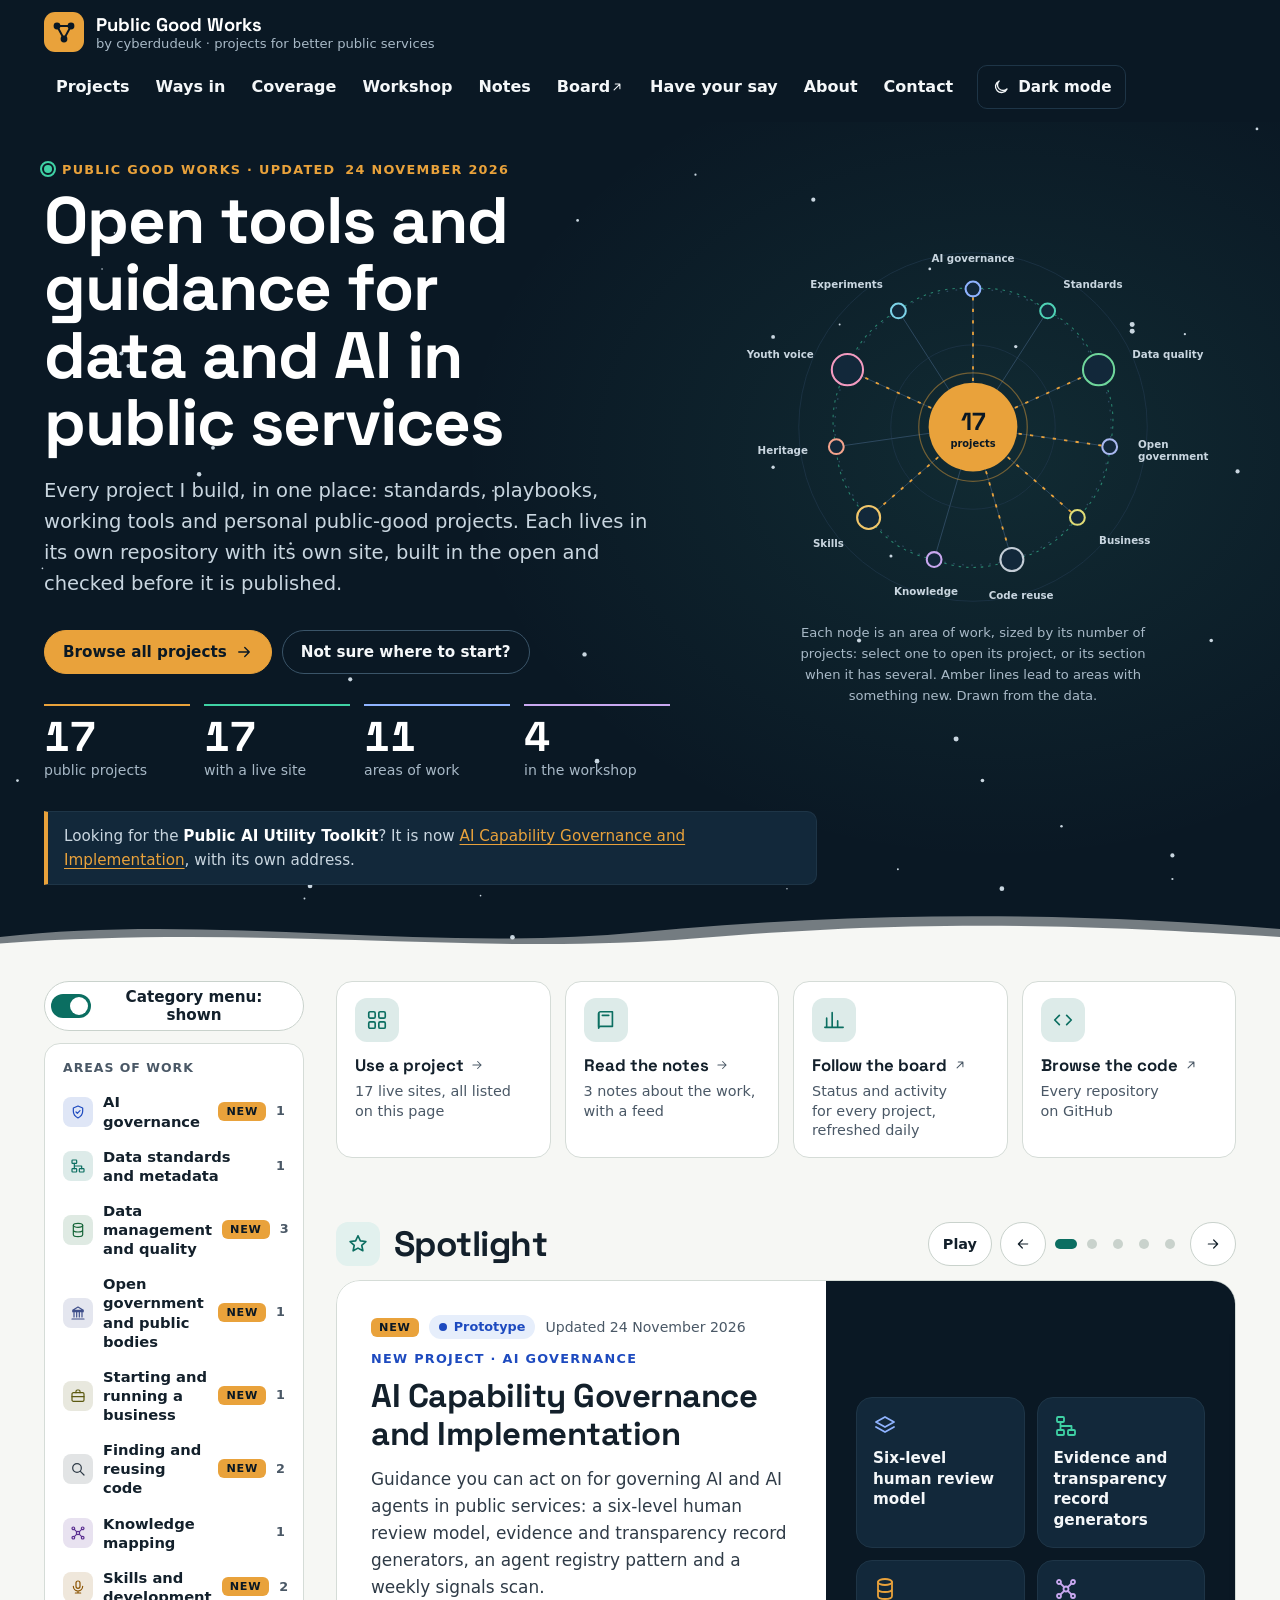
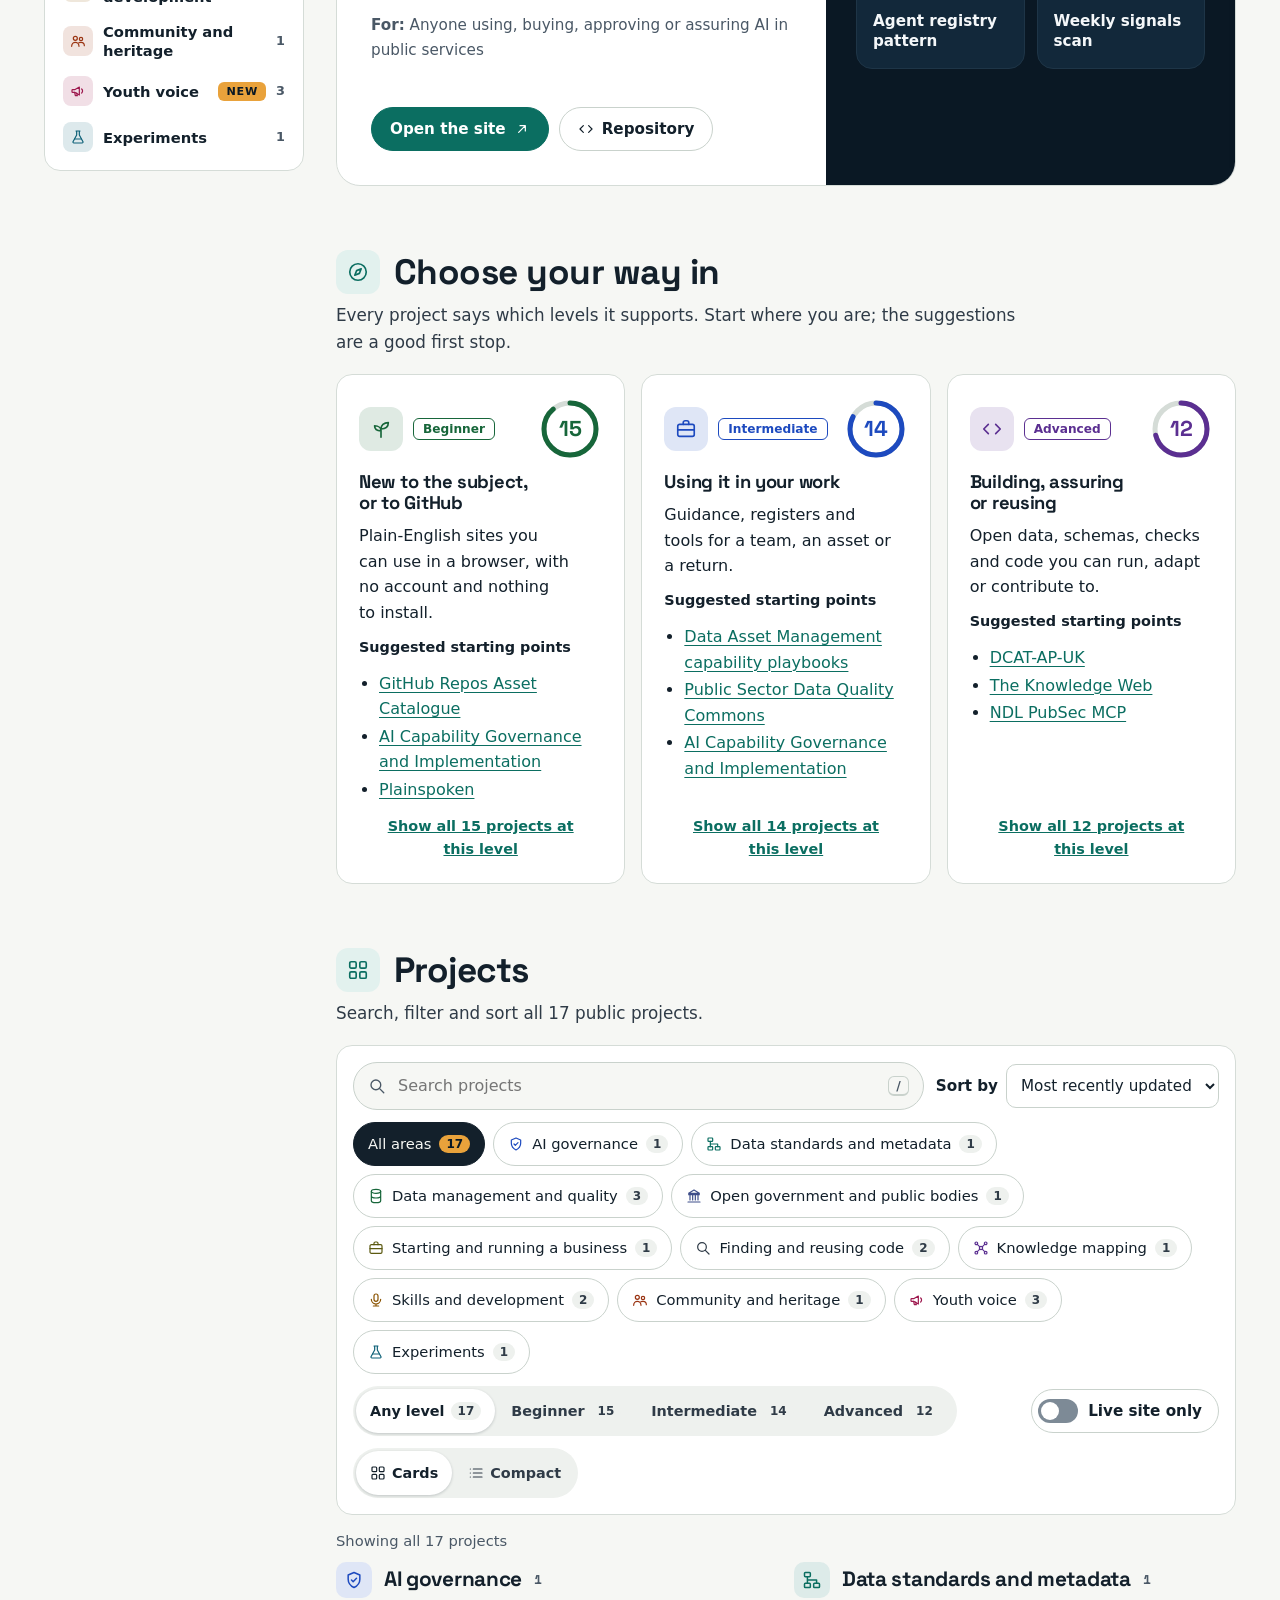
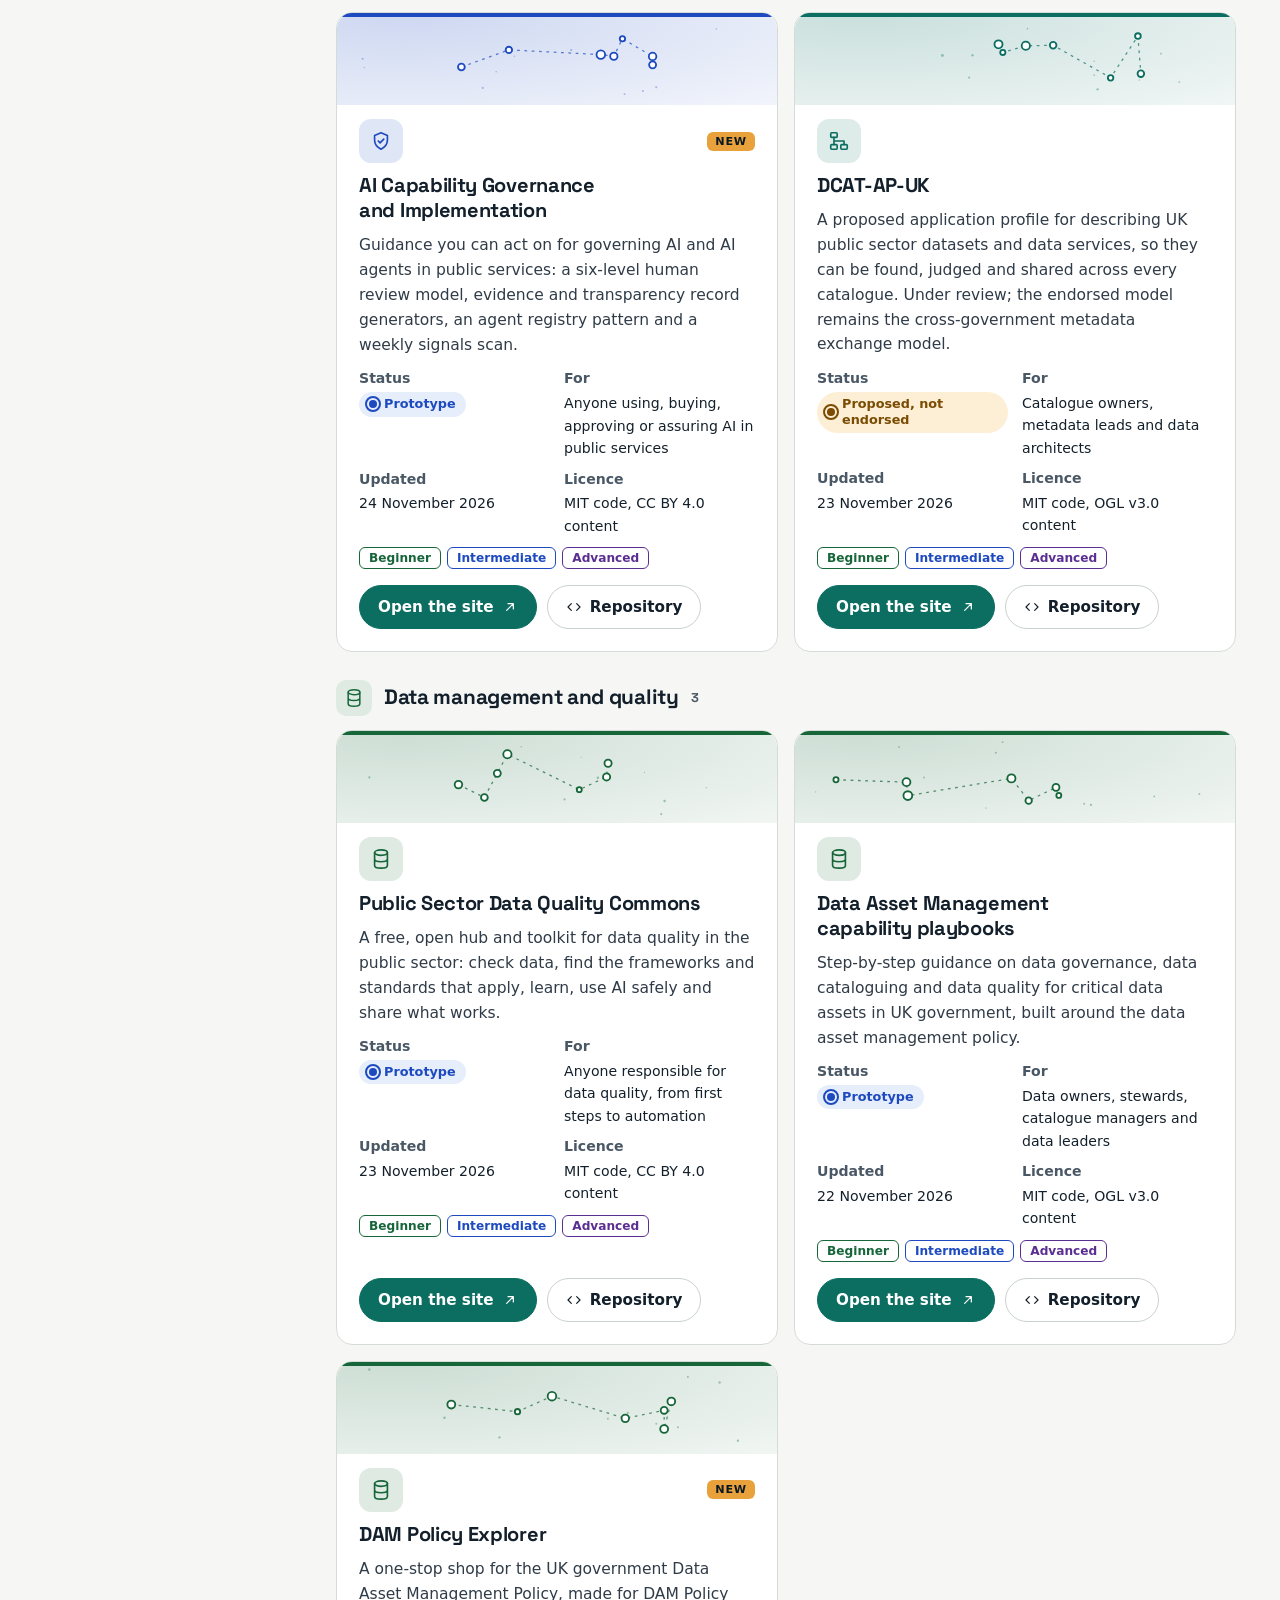
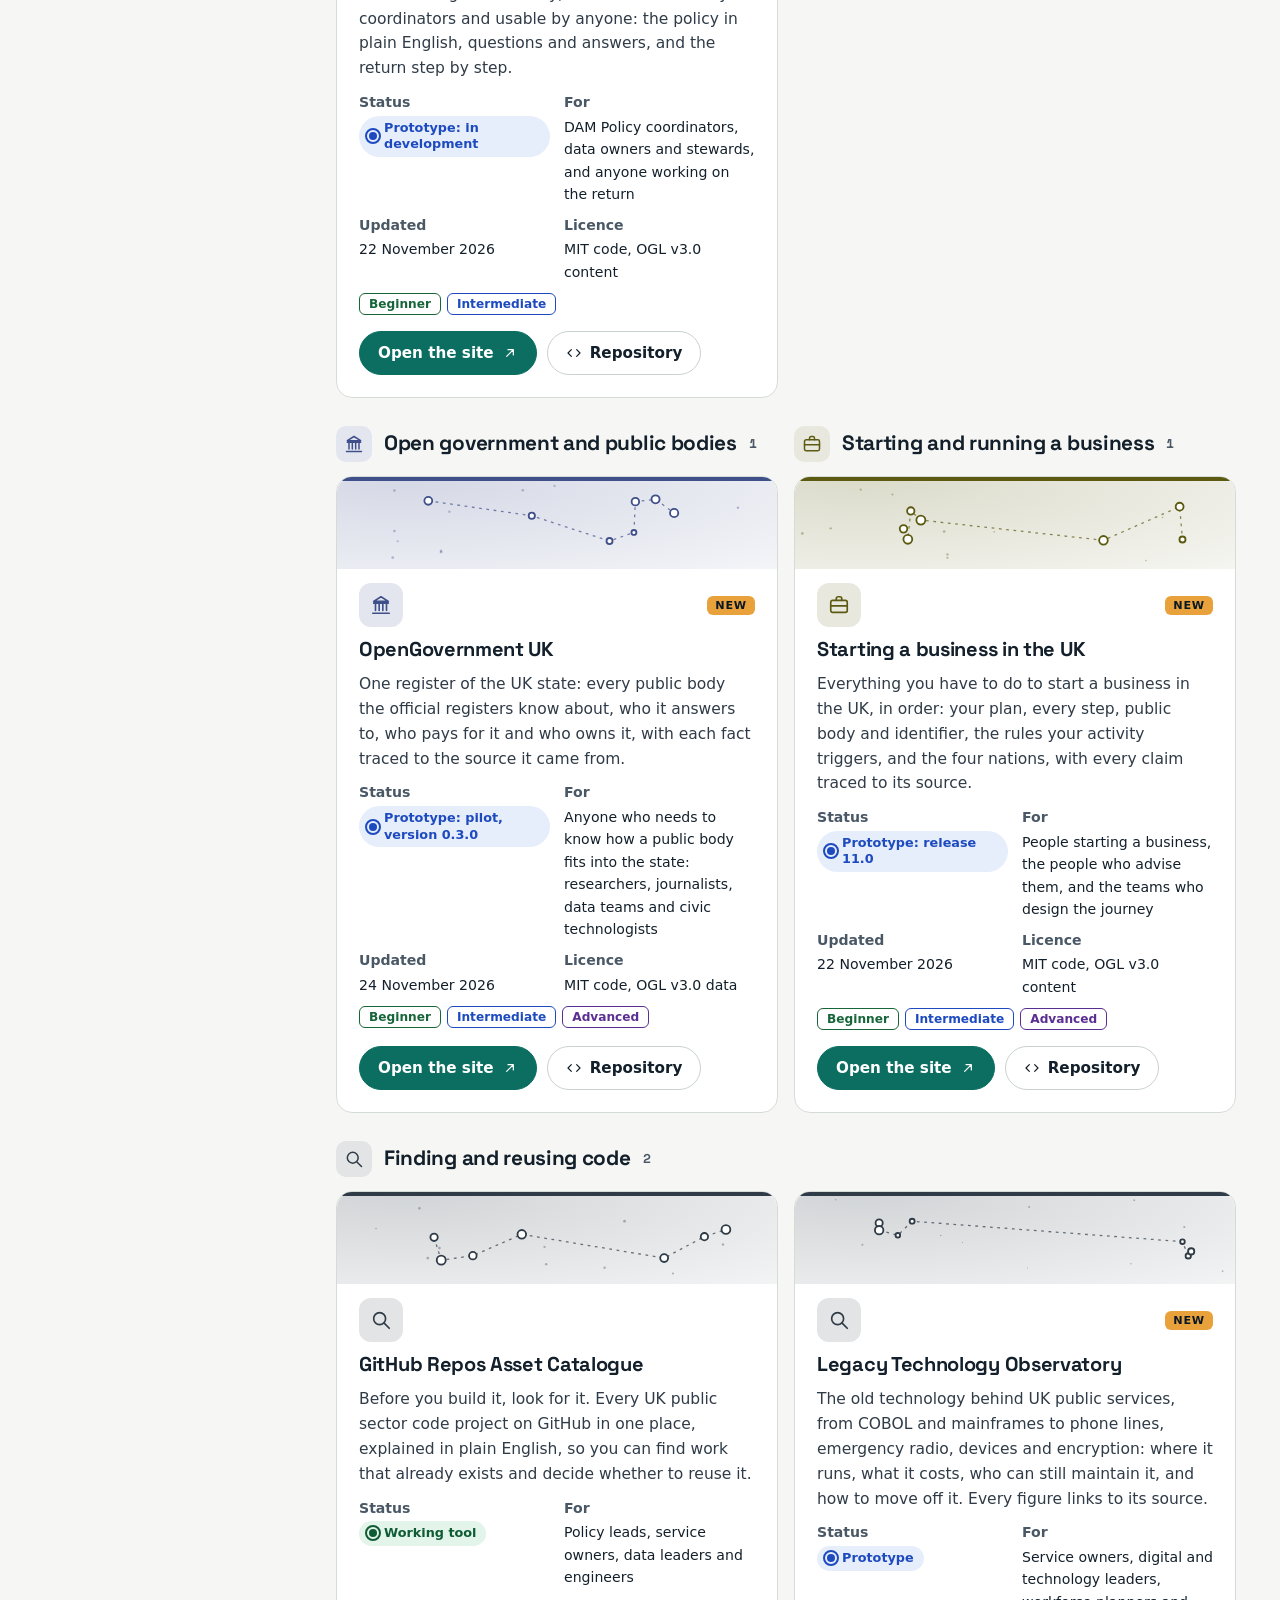
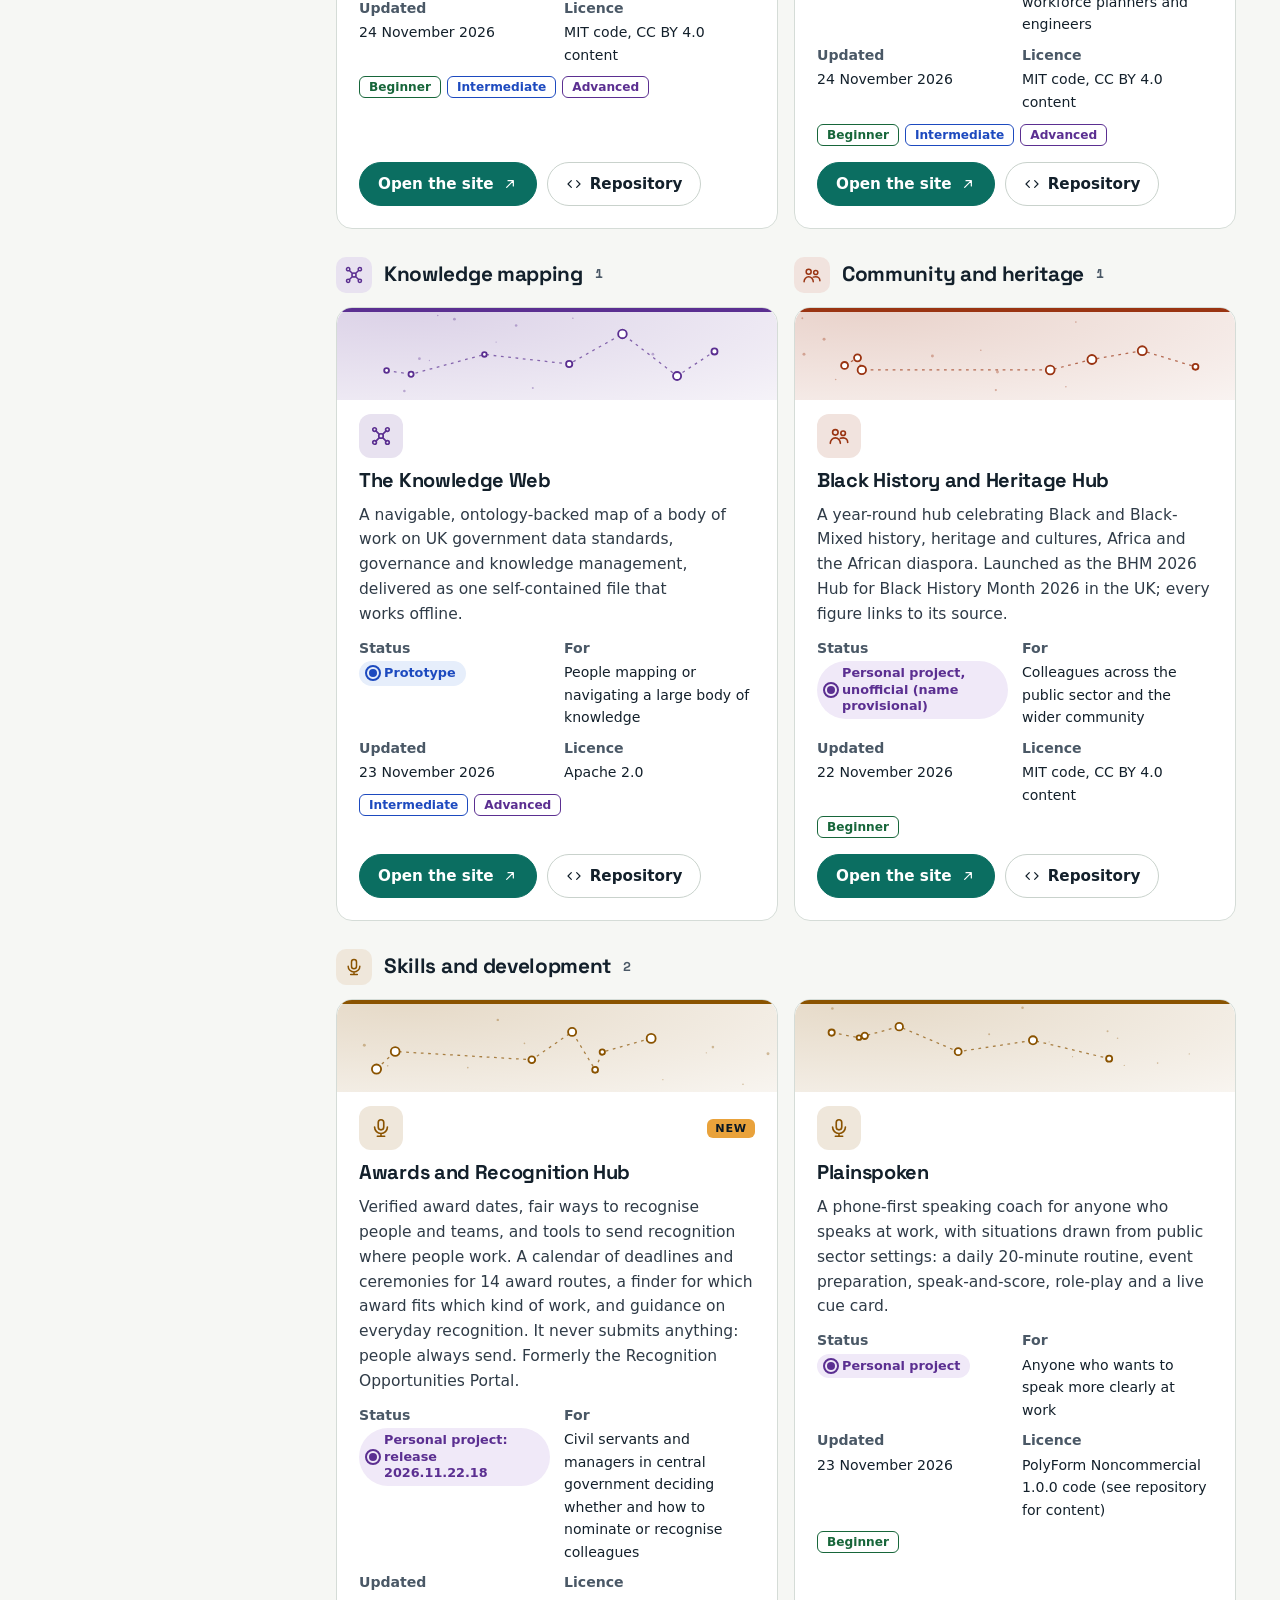
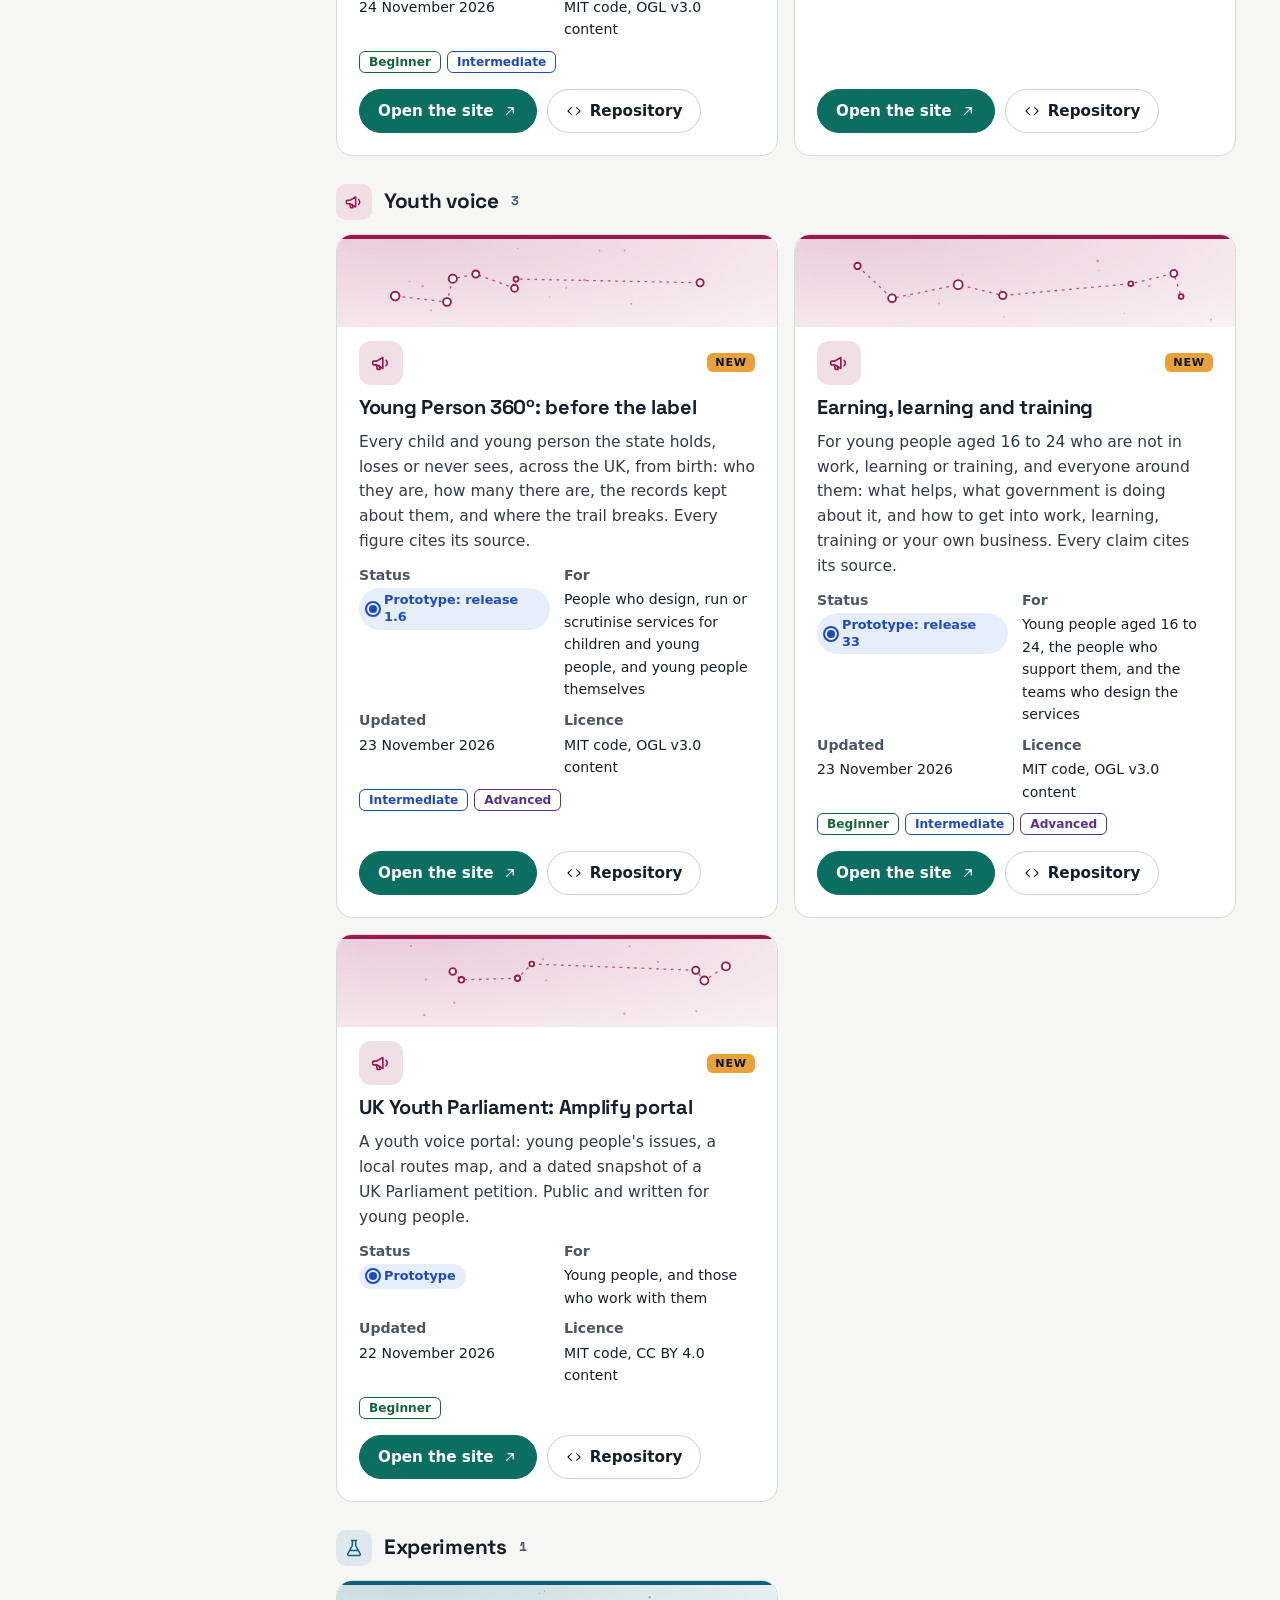
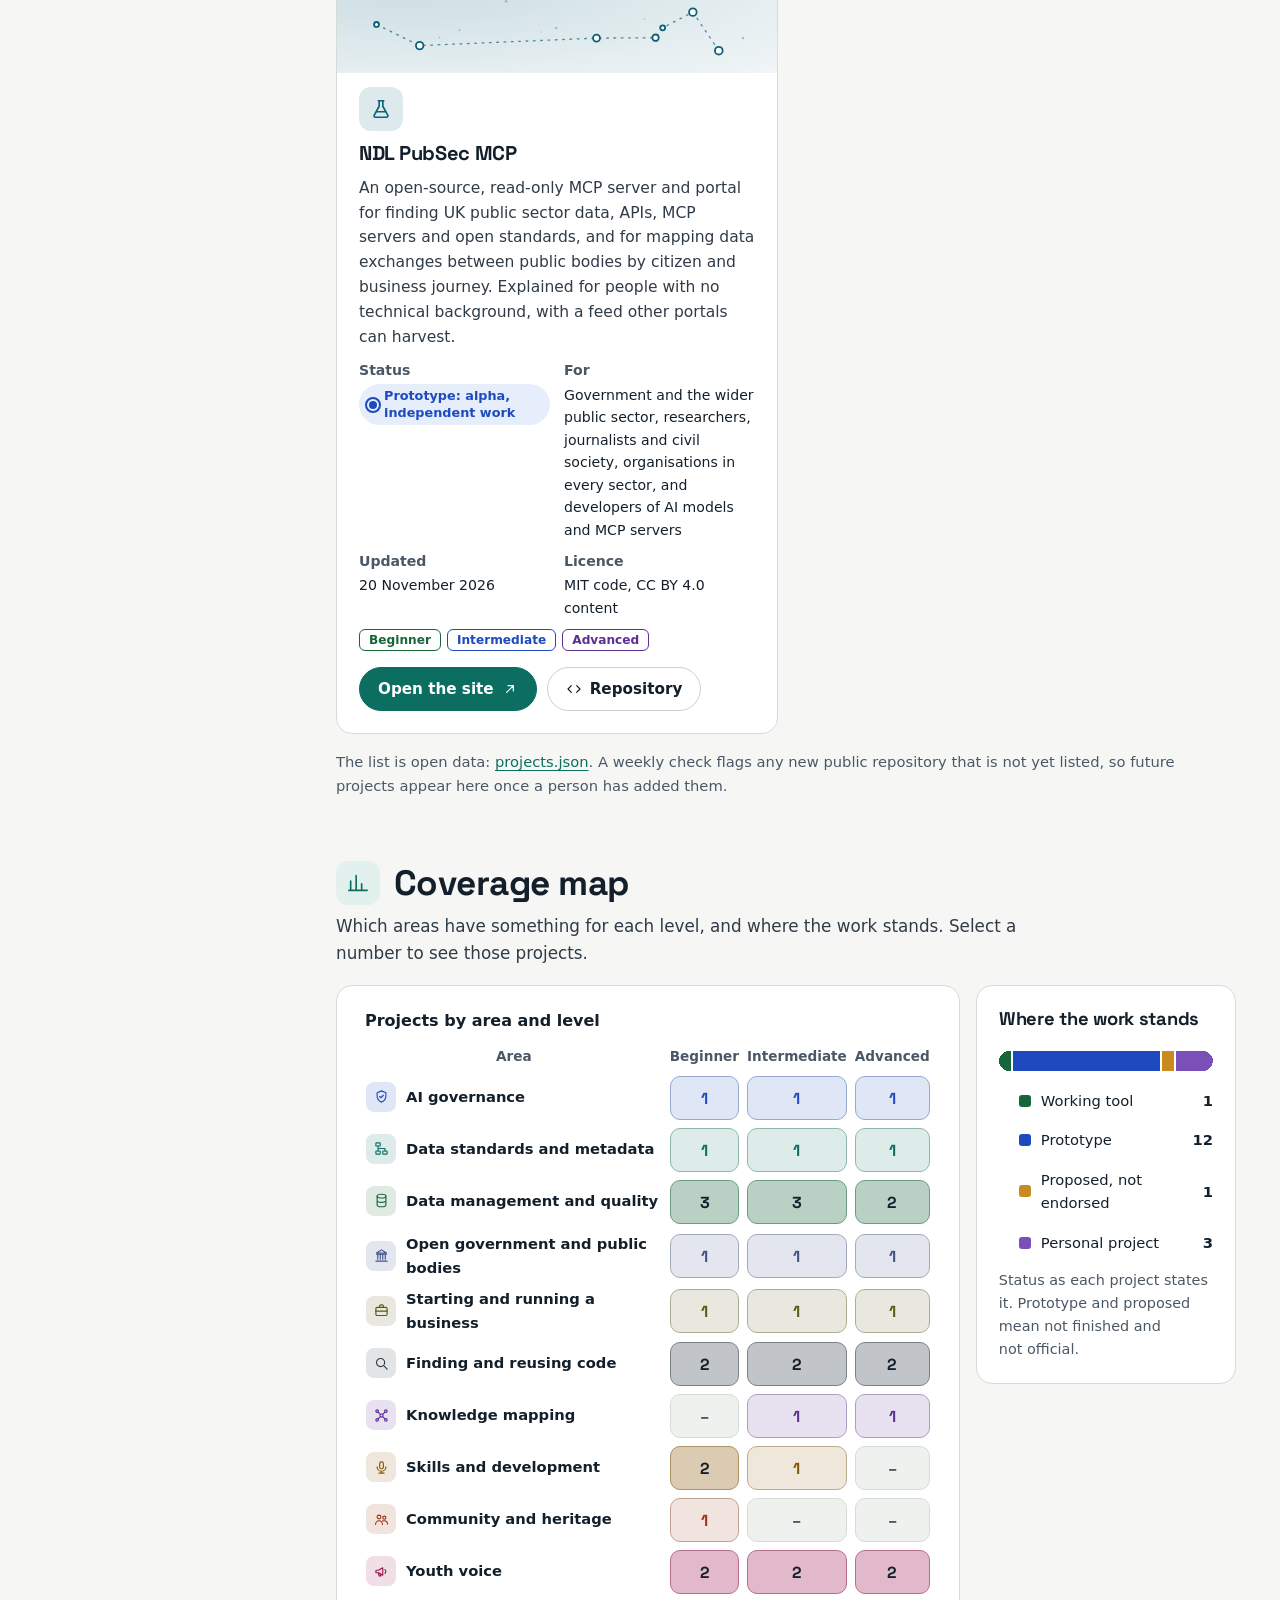
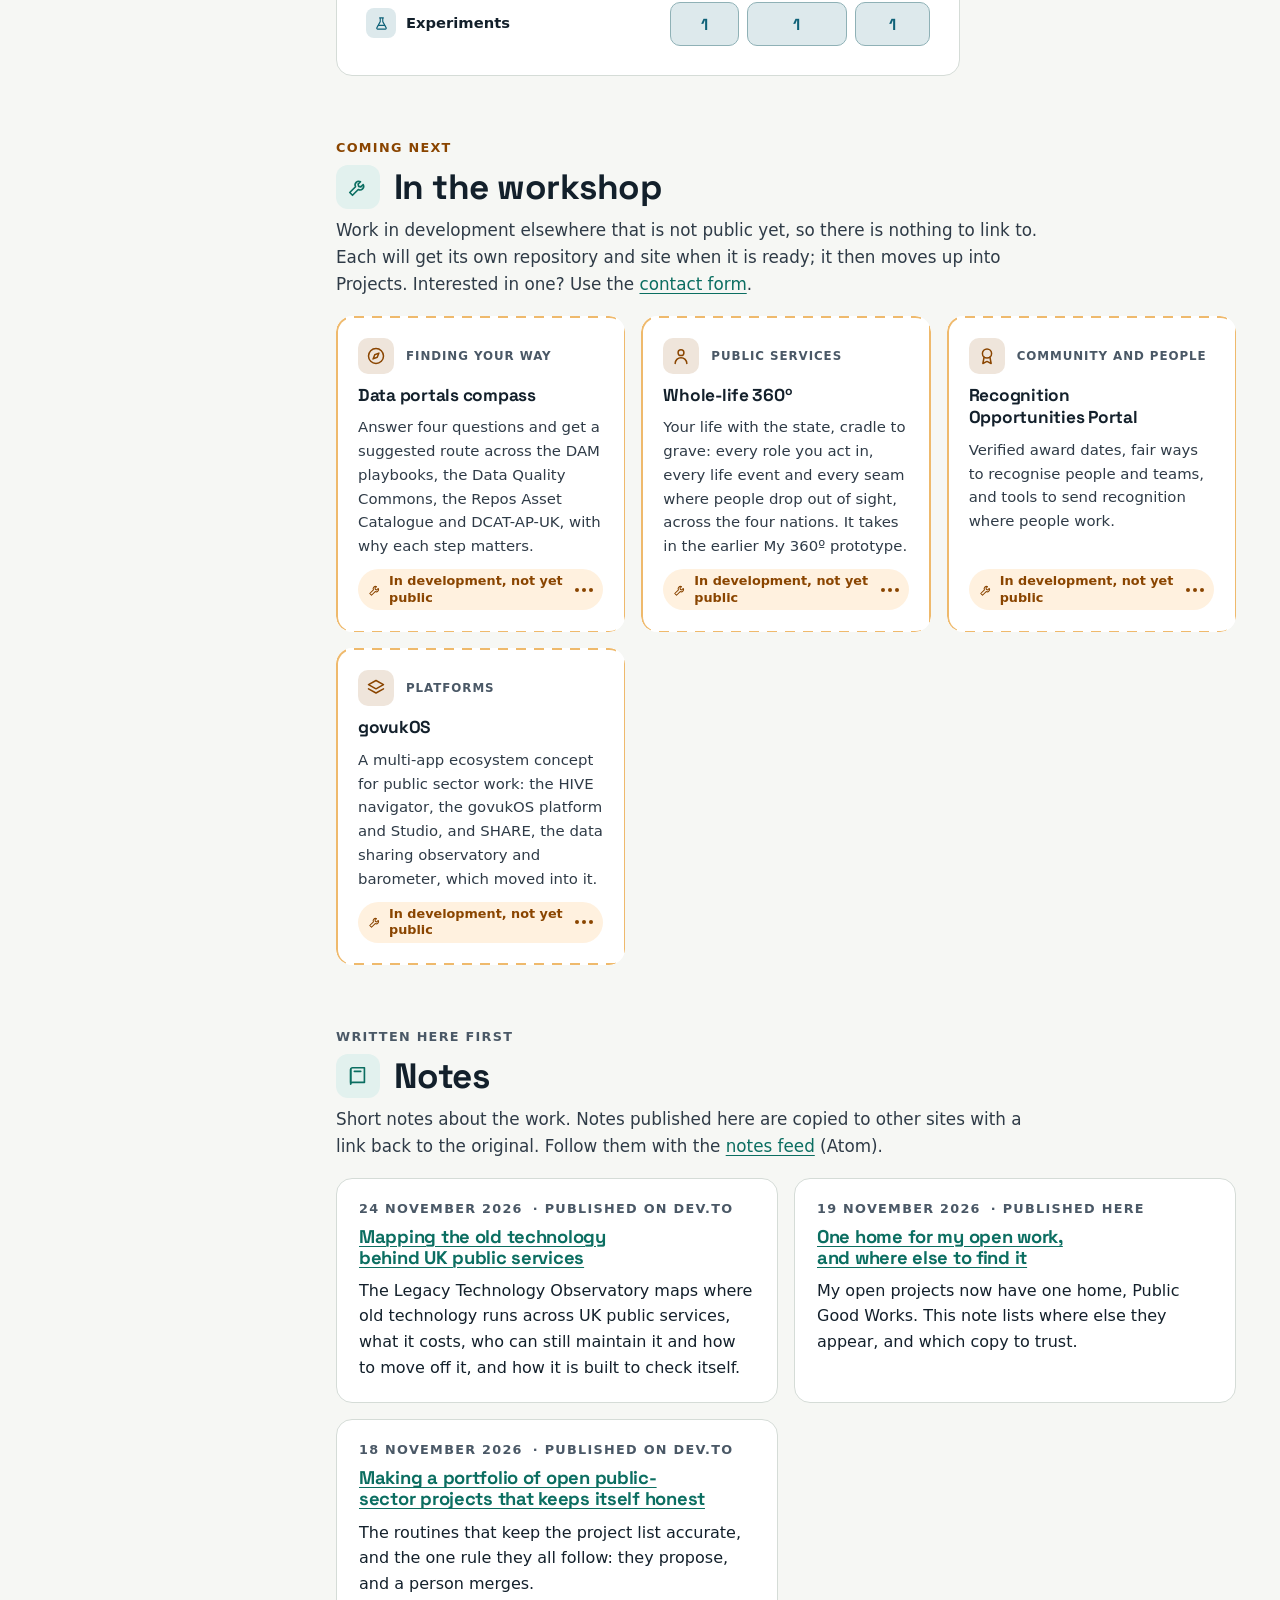
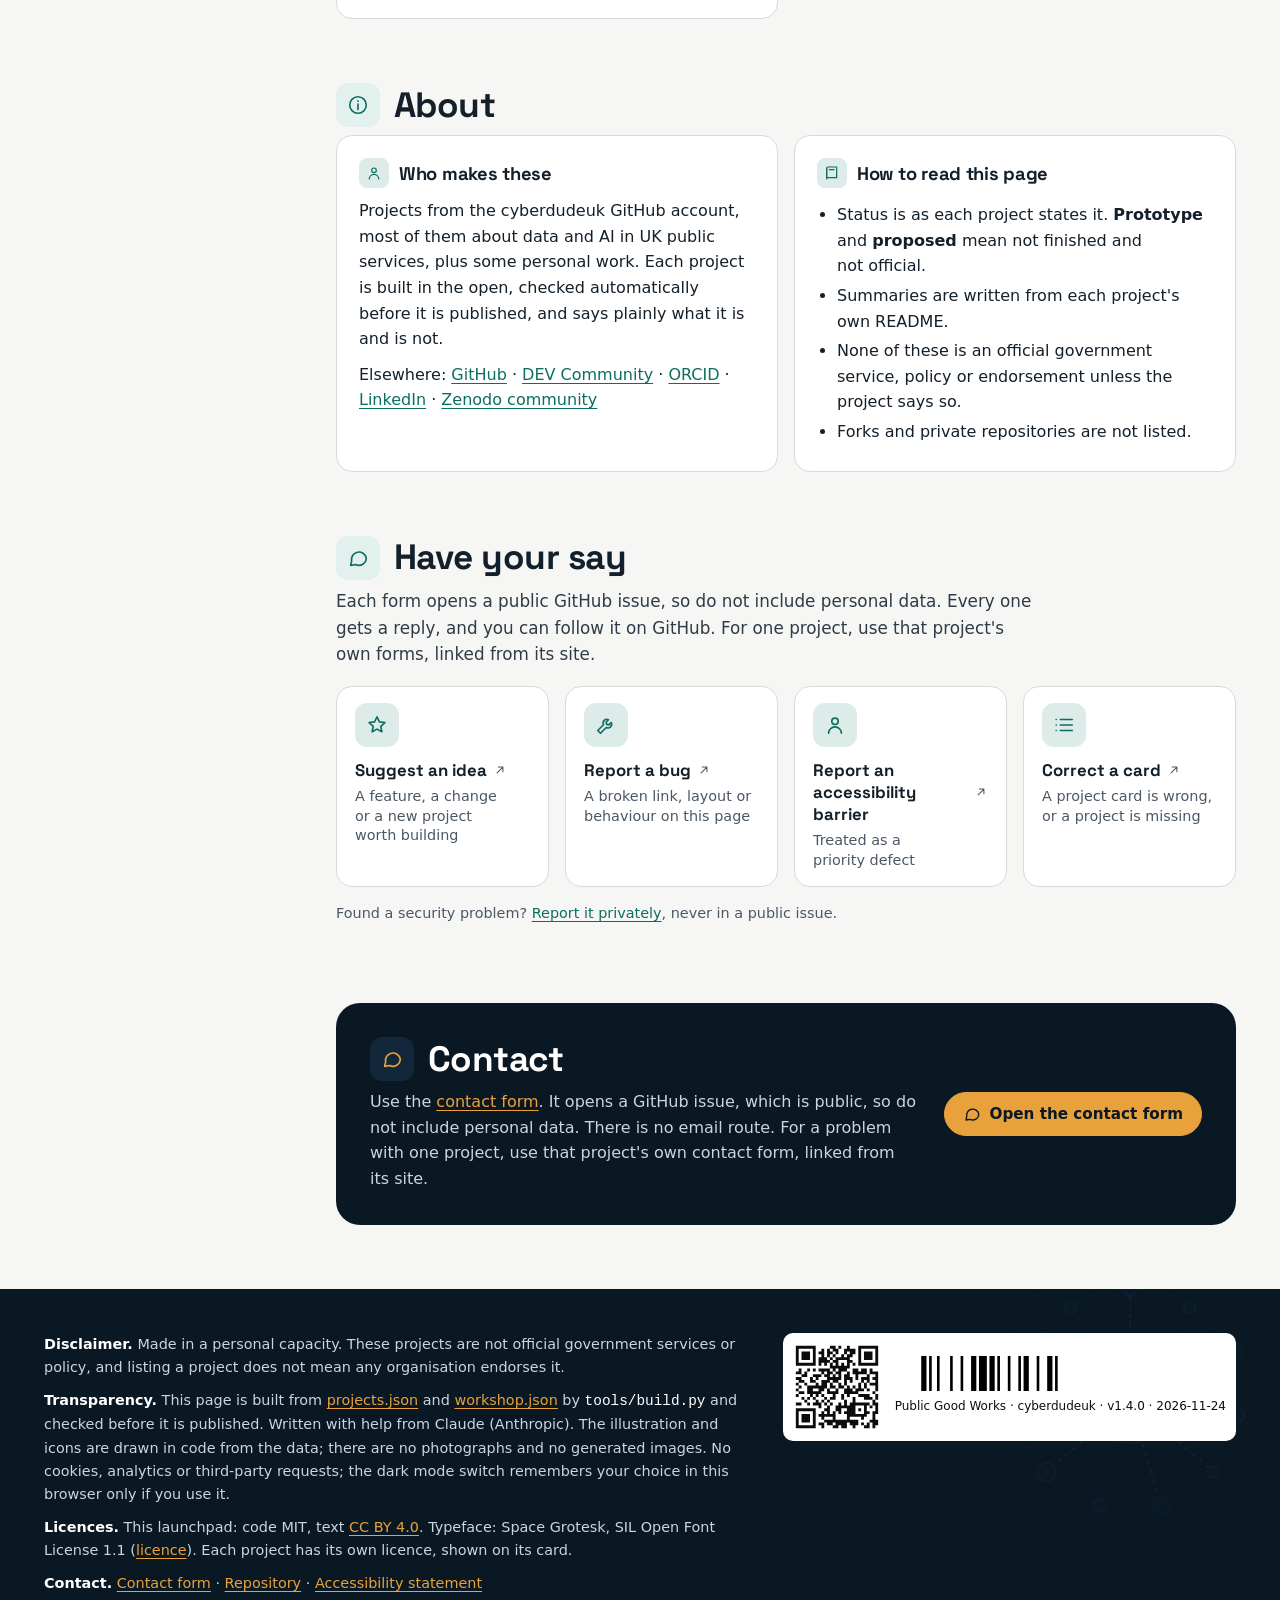
==== commit 1729c839: "Launchpad: proposed cards and dates from the discovery routine - AI Capability Governance and Implem" ====
--- a/index.html
+++ b/index.html
@@ -17,7 +17,7 @@
 <link rel="icon" href="data:image/svg+xml,%3Csvg xmlns='http://www.w3.org/2000/svg' viewBox='0 0 32 32'%3E%3Crect width='32' height='32' rx='8' fill='%23e9a23b'/%3E%3Cpath d='M10 11L22 11L16 22Z' fill='none' stroke='%230a1824' stroke-width='2'/%3E%3Ccircle cx='10' cy='11' r='3' fill='%230a1824'/%3E%3Ccircle cx='22' cy='11' r='3' fill='%230a1824'/%3E%3Ccircle cx='16' cy='22' r='3' fill='%230a1824'/%3E%3C/svg%3E">
 <link rel="preload" href="fonts/space-grotesk-latin-wght.woff2" as="font" type="font/woff2" crossorigin>
 <link rel="stylesheet" href="styles.css?v=c8df21d7c6">
-<script type="application/ld+json">{"@context": "https://schema.org", "@type": "CollectionPage", "name": "Public Good Works", "creator": {"@type": "Person", "name": "cyberdudeuk", "sameAs": ["https://github.com/cyberdudeuk", "https://dev.to/cyberdudeuk", "https://orcid.org/0009-0000-5880-7219", "https://www.linkedin.com/in/emanuel", "https://zenodo.org/communities/public-good-works"]}, "url": "https://cyberdudeuk.github.io/", "dateModified": "2026-11-24", "inLanguage": "en-GB", "mainEntity": {"@type": "ItemList", "numberOfItems": 17, "itemListElement": [{"@type": "ListItem", "position": 1, "item": {"@type": "CreativeWork", "name": "Legacy Technology Observatory", "url": "https://cyberdudeuk.github.io/legacy-technology-observatory/", "codeRepository": "https://github.com/cyberdudeuk/legacy-technology-observatory", "abstract": "The old technology behind UK public services, from COBOL and mainframes to phone lines, emergency radio, devices and encryption: where it runs, what it costs, who can still maintain it, and how to move off it. Every figure links to its source.", "genre": "Finding and reusing code"}}, {"@type": "ListItem", "position": 2, "item": {"@type": "CreativeWork", "name": "AI Capability Governance and Implementation", "url": "https://cyberdudeuk.github.io/ai-capability-governance/", "codeRepository": "https://github.com/cyberdudeuk/ai-capability-governance", "abstract": "Guidance you can act on for governing AI and AI agents in public services: a six-level human review model, evidence and transparency record generators, an agent registry pattern and a weekly signals scan.", "genre": "AI governance"}}, {"@type": "ListItem", "position": 3, "item": {"@type": "CreativeWork", "name": "DCAT-AP-UK", "url": "https://cyberdudeuk.github.io/dcat-ap-uk/", "codeRepository": "https://github.com/cyberdudeuk/dcat-ap-uk", "abstract": "A proposed application profile for describing UK public sector datasets and data services, so they can be found, judged and shared across every catalogue. Under review; the endorsed model remains the cross-government metadata exchange model.", "genre": "Data standards and metadata"}}, {"@type": "ListItem", "position": 4, "item": {"@type": "CreativeWork", "name": "Public Sector Data Quality Commons", "url": "https://cyberdudeuk.github.io/dq-commons/", "codeRepository": "https://github.com/cyberdudeuk/dq-commons", "abstract": "A free, open hub and toolkit for data quality in the public sector: check data, find the frameworks and standards that apply, learn, use AI safely and share what works.", "genre": "Data management and quality"}}, {"@type": "ListItem", "position": 5, "item": {"@type": "CreativeWork", "name": "GitHub Repos Asset Catalogue", "url": "https://cyberdudeuk.github.io/github-repos-asset-catalogue/", "codeRepository": "https://github.com/cyberdudeuk/github-repos-asset-catalogue", "abstract": "Before you build it, look for it. Every UK public sector code project on GitHub in one place, explained in plain English, so you can find work that already exists and decide whether to reuse it.", "genre": "Finding and reusing code"}}, {"@type": "ListItem", "position": 6, "item": {"@type": "CreativeWork", "name": "The Knowledge Web", "url": "https://cyberdudeuk.github.io/knowledge-web/dist/the-web.html", "codeRepository": "https://github.com/cyberdudeuk/knowledge-web", "abstract": "A navigable, ontology-backed map of a body of work on UK government data standards, governance and knowledge management, delivered as one self-contained file that works offline.", "genre": "Knowledge mapping"}}, {"@type": "ListItem", "position": 7, "item": {"@type": "CreativeWork", "name": "Plainspoken", "url": "https://cyberdudeuk.github.io/plainspoken/", "codeRepository": "https://github.com/cyberdudeuk/plainspoken", "abstract": "A phone-first speaking coach for anyone who speaks at work, with situations drawn from public sector settings: a daily 20-minute routine, event preparation, speak-and-score, role-play and a live cue card.", "genre": "Skills and development"}}, {"@type": "ListItem", "position": 8, "item": {"@type": "CreativeWork", "name": "Data Asset Management capability playbooks", "url": "https://cyberdudeuk.github.io/dam-capability-playbooks/", "codeRepository": "https://github.com/cyberdudeuk/dam-capability-playbooks", "abstract": "Step-by-step guidance on data governance, data cataloguing and data quality for critical data assets in UK government, built around the data asset management policy.", "genre": "Data management and quality"}}, {"@type": "ListItem", "position": 9, "item": {"@type": "CreativeWork", "name": "DAM Policy Explorer", "url": "https://cyberdudeuk.github.io/dam-policy-explorer/", "codeRepository": "https://github.com/cyberdudeuk/dam-policy-explorer", "abstract": "A one-stop shop for the UK government Data Asset Management Policy, made for DAM Policy coordinators and usable by anyone: the policy in plain English, questions and answers, and the return step by step.", "genre": "Data management and quality"}}, {"@type": "ListItem", "position": 10, "item": {"@type": "CreativeWork", "name": "OpenGovernment UK", "url": "https://cyberdudeuk.github.io/opengovernment-uk/", "codeRepository": "https://github.com/cyberdudeuk/opengovernment-uk", "abstract": "One register of the UK state: every public body the official registers know about, who it answers to, who pays for it and who owns it, with each fact traced to the source it came from.", "genre": "Open government and public bodies"}}, {"@type": "ListItem", "position": 11, "item": {"@type": "CreativeWork", "name": "Starting a business in the UK", "url": "https://cyberdudeuk.github.io/start-a-business-uk/", "codeRepository": "https://github.com/cyberdudeuk/start-a-business-uk", "abstract": "Everything you have to do to start a business in the UK, in order: your plan, every step, public body and identifier, the rules your activity triggers, and the four nations, with every claim traced to its source.", "genre": "Starting and running a business"}}, {"@type": "ListItem", "position": 12, "item": {"@type": "CreativeWork", "name": "Awards and Recognition Hub", "url": "https://cyberdudeuk.github.io/awards-and-recognition-hub/", "codeRepository": "https://github.com/cyberdudeuk/awards-and-recognition-hub", "abstract": "Verified award dates, fair ways to recognise people and teams, and tools to send recognition where people work. A calendar of deadlines and ceremonies for 14 award routes, a finder for which award fits which kind of work, and guidance on everyday recognition. It never submits anything: people always send. Formerly the Recognition Opportunities Portal.", "genre": "Skills and development"}}, {"@type": "ListItem", "position": 13, "item": {"@type": "CreativeWork", "name": "Black History and Heritage Hub", "url": "https://cyberdudeuk.github.io/black-mixed-heritage/", "codeRepository": "https://github.com/cyberdudeuk/black-mixed-heritage", "abstract": "A year-round hub celebrating Black and Black-Mixed history, heritage and cultures, Africa and the African diaspora. Launched as the BHM 2026 Hub for Black History Month 2026 in the UK; every figure links to its source.", "genre": "Community and heritage"}}, {"@type": "ListItem", "position": 14, "item": {"@type": "CreativeWork", "name": "UK Youth Parliament: Amplify portal", "url": "https://cyberdudeuk.github.io/uk-youth-parliament-amplify/", "codeRepository": "https://github.com/cyberdudeuk/uk-youth-parliament-amplify", "abstract": "A youth voice portal: young people's issues, a local routes map, and a dated snapshot of a UK Parliament petition. Public and written for young people.", "genre": "Youth voice"}}, {"@type": "ListItem", "position": 15, "item": {"@type": "CreativeWork", "name": "Young Person 360º: before the label", "url": "https://cyberdudeuk.github.io/young-person-360/", "codeRepository": "https://github.com/cyberdudeuk/young-person-360", "abstract": "Every child and young person the state holds, loses or never sees, across the UK, from birth: who they are, how many there are, the records kept about them, and where the trail breaks. Every figure cites its source.", "genre": "Youth voice"}}, {"@type": "ListItem", "position": 16, "item": {"@type": "CreativeWork", "name": "Earning, learning and training", "url": "https://cyberdudeuk.github.io/earning-learning-training/", "codeRepository": "https://github.com/cyberdudeuk/earning-learning-training", "abstract": "For young people aged 16 to 24 who are not in work, learning or training, and everyone around them: what helps, what government is doing about it, and how to get into work, learning, training or your own business. Every claim cites its source.", "genre": "Youth voice"}}, {"@type": "ListItem", "position": 17, "item": {"@type": "CreativeWork", "name": "NDL PubSec MCP", "url": "https://cyberdudeuk.github.io/ndl-pubsec-mcp/", "codeRepository": "https://github.com/cyberdudeuk/ndl-pubsec-mcp", "abstract": "An open-source, read-only MCP server and portal for finding UK public sector data, APIs, MCP servers and open standards, and for mapping data exchanges between public bodies by citizen and business journey. Explained for people with no technical background, with a feed other portals can harvest.", "genre": "Experiments"}}]}}</script>
+<script type="application/ld+json">{"@context": "https://schema.org", "@type": "CollectionPage", "name": "Public Good Works", "creator": {"@type": "Person", "name": "cyberdudeuk", "sameAs": ["https://github.com/cyberdudeuk", "https://dev.to/cyberdudeuk", "https://orcid.org/0009-0000-5880-7219", "https://www.linkedin.com/in/emanuel", "https://zenodo.org/communities/public-good-works"]}, "url": "https://cyberdudeuk.github.io/", "dateModified": "2026-11-24", "inLanguage": "en-GB", "mainEntity": {"@type": "ItemList", "numberOfItems": 17, "itemListElement": [{"@type": "ListItem", "position": 1, "item": {"@type": "CreativeWork", "name": "AI Capability Governance and Implementation", "url": "https://cyberdudeuk.github.io/ai-capability-governance/", "codeRepository": "https://github.com/cyberdudeuk/ai-capability-governance", "abstract": "Guidance you can act on for governing AI and AI agents in public services: a six-level human review model, evidence and transparency record generators, an agent registry pattern and a weekly signals scan.", "genre": "AI governance"}}, {"@type": "ListItem", "position": 2, "item": {"@type": "CreativeWork", "name": "OpenGovernment UK", "url": "https://cyberdudeuk.github.io/opengovernment-uk/", "codeRepository": "https://github.com/cyberdudeuk/opengovernment-uk", "abstract": "One register of the UK state: every public body the official registers know about, who it answers to, who pays for it and who owns it, with each fact traced to the source it came from.", "genre": "Open government and public bodies"}}, {"@type": "ListItem", "position": 3, "item": {"@type": "CreativeWork", "name": "GitHub Repos Asset Catalogue", "url": "https://cyberdudeuk.github.io/github-repos-asset-catalogue/", "codeRepository": "https://github.com/cyberdudeuk/github-repos-asset-catalogue", "abstract": "Before you build it, look for it. Every UK public sector code project on GitHub in one place, explained in plain English, so you can find work that already exists and decide whether to reuse it.", "genre": "Finding and reusing code"}}, {"@type": "ListItem", "position": 4, "item": {"@type": "CreativeWork", "name": "Legacy Technology Observatory", "url": "https://cyberdudeuk.github.io/legacy-technology-observatory/", "codeRepository": "https://github.com/cyberdudeuk/legacy-technology-observatory", "abstract": "The old technology behind UK public services, from COBOL and mainframes to phone lines, emergency radio, devices and encryption: where it runs, what it costs, who can still maintain it, and how to move off it. Every figure links to its source.", "genre": "Finding and reusing code"}}, {"@type": "ListItem", "position": 5, "item": {"@type": "CreativeWork", "name": "Awards and Recognition Hub", "url": "https://cyberdudeuk.github.io/awards-and-recognition-hub/", "codeRepository": "https://github.com/cyberdudeuk/awards-and-recognition-hub", "abstract": "Verified award dates, fair ways to recognise people and teams, and tools to send recognition where people work. A calendar of deadlines and ceremonies for 14 award routes, a finder for which award fits which kind of work, and guidance on everyday recognition. It never submits anything: people always send. Formerly the Recognition Opportunities Portal.", "genre": "Skills and development"}}, {"@type": "ListItem", "position": 6, "item": {"@type": "CreativeWork", "name": "DCAT-AP-UK", "url": "https://cyberdudeuk.github.io/dcat-ap-uk/", "codeRepository": "https://github.com/cyberdudeuk/dcat-ap-uk", "abstract": "A proposed application profile for describing UK public sector datasets and data services, so they can be found, judged and shared across every catalogue. Under review; the endorsed model remains the cross-government metadata exchange model.", "genre": "Data standards and metadata"}}, {"@type": "ListItem", "position": 7, "item": {"@type": "CreativeWork", "name": "Public Sector Data Quality Commons", "url": "https://cyberdudeuk.github.io/dq-commons/", "codeRepository": "https://github.com/cyberdudeuk/dq-commons", "abstract": "A free, open hub and toolkit for data quality in the public sector: check data, find the frameworks and standards that apply, learn, use AI safely and share what works.", "genre": "Data management and quality"}}, {"@type": "ListItem", "position": 8, "item": {"@type": "CreativeWork", "name": "The Knowledge Web", "url": "https://cyberdudeuk.github.io/knowledge-web/dist/the-web.html", "codeRepository": "https://github.com/cyberdudeuk/knowledge-web", "abstract": "A navigable, ontology-backed map of a body of work on UK government data standards, governance and knowledge management, delivered as one self-contained file that works offline.", "genre": "Knowledge mapping"}}, {"@type": "ListItem", "position": 9, "item": {"@type": "CreativeWork", "name": "Plainspoken", "url": "https://cyberdudeuk.github.io/plainspoken/", "codeRepository": "https://github.com/cyberdudeuk/plainspoken", "abstract": "A phone-first speaking coach for anyone who speaks at work, with situations drawn from public sector settings: a daily 20-minute routine, event preparation, speak-and-score, role-play and a live cue card.", "genre": "Skills and development"}}, {"@type": "ListItem", "position": 10, "item": {"@type": "CreativeWork", "name": "Young Person 360º: before the label", "url": "https://cyberdudeuk.github.io/young-person-360/", "codeRepository": "https://github.com/cyberdudeuk/young-person-360", "abstract": "Every child and young person the state holds, loses or never sees, across the UK, from birth: who they are, how many there are, the records kept about them, and where the trail breaks. Every figure cites its source.", "genre": "Youth voice"}}, {"@type": "ListItem", "position": 11, "item": {"@type": "CreativeWork", "name": "Earning, learning and training", "url": "https://cyberdudeuk.github.io/earning-learning-training/", "codeRepository": "https://github.com/cyberdudeuk/earning-learning-training", "abstract": "For young people aged 16 to 24 who are not in work, learning or training, and everyone around them: what helps, what government is doing about it, and how to get into work, learning, training or your own business. Every claim cites its source.", "genre": "Youth voice"}}, {"@type": "ListItem", "position": 12, "item": {"@type": "CreativeWork", "name": "Data Asset Management capability playbooks", "url": "https://cyberdudeuk.github.io/dam-capability-playbooks/", "codeRepository": "https://github.com/cyberdudeuk/dam-capability-playbooks", "abstract": "Step-by-step guidance on data governance, data cataloguing and data quality for critical data assets in UK government, built around the data asset management policy.", "genre": "Data management and quality"}}, {"@type": "ListItem", "position": 13, "item": {"@type": "CreativeWork", "name": "DAM Policy Explorer", "url": "https://cyberdudeuk.github.io/dam-policy-explorer/", "codeRepository": "https://github.com/cyberdudeuk/dam-policy-explorer", "abstract": "A one-stop shop for the UK government Data Asset Management Policy, made for DAM Policy coordinators and usable by anyone: the policy in plain English, questions and answers, and the return step by step.", "genre": "Data management and quality"}}, {"@type": "ListItem", "position": 14, "item": {"@type": "CreativeWork", "name": "Starting a business in the UK", "url": "https://cyberdudeuk.github.io/start-a-business-uk/", "codeRepository": "https://github.com/cyberdudeuk/start-a-business-uk", "abstract": "Everything you have to do to start a business in the UK, in order: your plan, every step, public body and identifier, the rules your activity triggers, and the four nations, with every claim traced to its source.", "genre": "Starting and running a business"}}, {"@type": "ListItem", "position": 15, "item": {"@type": "CreativeWork", "name": "Black History and Heritage Hub", "url": "https://cyberdudeuk.github.io/black-mixed-heritage/", "codeRepository": "https://github.com/cyberdudeuk/black-mixed-heritage", "abstract": "A year-round hub celebrating Black and Black-Mixed history, heritage and cultures, Africa and the African diaspora. Launched as the BHM 2026 Hub for Black History Month 2026 in the UK; every figure links to its source.", "genre": "Community and heritage"}}, {"@type": "ListItem", "position": 16, "item": {"@type": "CreativeWork", "name": "UK Youth Parliament: Amplify portal", "url": "https://cyberdudeuk.github.io/uk-youth-parliament-amplify/", "codeRepository": "https://github.com/cyberdudeuk/uk-youth-parliament-amplify", "abstract": "A youth voice portal: young people's issues, a local routes map, and a dated snapshot of a UK Parliament petition. Public and written for young people.", "genre": "Youth voice"}}, {"@type": "ListItem", "position": 17, "item": {"@type": "CreativeWork", "name": "NDL PubSec MCP", "url": "https://cyberdudeuk.github.io/ndl-pubsec-mcp/", "codeRepository": "https://github.com/cyberdudeuk/ndl-pubsec-mcp", "abstract": "An open-source, read-only MCP server and portal for finding UK public sector data, APIs, MCP servers and open standards, and for mapping data exchanges between public bodies by citizen and business journey. Explained for people with no technical background, with a feed other portals can harvest.", "genre": "Experiments"}}]}}</script>
 <script>/* Old links to the Public AI Utility Toolkit (which lived here until November 2026) go to its new address. */
 (function(){var h=(location.hash||'').slice(1);var old=["start-here", "knowledge", "toolkit", "tools", "assurance", "catalogue", "ucd", "practice", "resources", "signals", "transparency", "roadmap", "glossary", "contact", "tool-triage", "tool-evidence", "tool-deia", "tool-atrs", "tool-pqc", "tool-plain"];if(old.indexOf(h)>-1){location.replace('https://cyberdudeuk.github.io/ai-capability-governance/#'+h);}})();
 /* A theme chosen with the switch is applied before the page paints. Nothing is stored unless you use the switch. */
@@ -75,7 +75,27 @@
    <div class="spot-head"><h2 id="h-spotlight"><span class="h-ico" aria-hidden="true"><svg class="ico" width="22" height="22" viewBox="0 0 24 24" fill="none" stroke="currentColor" stroke-width="1.8" stroke-linecap="round" stroke-linejoin="round" aria-hidden="true" focusable="false"><path d="M12 3l2.6 5.6 6 .7-4.5 4.1 1.2 6L12 16.5 6.7 19.4l1.2-6L3.4 9.3l6-.7z"/></svg></span>Spotlight</h2>
     <div class="spot-ctl js-only"><button type="button" class="sbtn" id="spotPlay" aria-pressed="false">Play</button><button type="button" class="sbtn" id="spotPrev" aria-controls="spotTrack"><svg class="ico" width="16" height="16" viewBox="0 0 24 24" fill="none" stroke="currentColor" stroke-width="1.8" stroke-linecap="round" stroke-linejoin="round" aria-hidden="true" focusable="false"><path d="M5 12h14M13 6l6 6-6 6"/></svg><span class="visually-hidden">Previous slide</span></button><span class="sdots"><button type="button" class="sdot" data-slide="0" aria-label="Show slide 1" aria-current="true"></button><button type="button" class="sdot" data-slide="1" aria-label="Show slide 2"></button><button type="button" class="sdot" data-slide="2" aria-label="Show slide 3"></button><button type="button" class="sdot" data-slide="3" aria-label="Show slide 4"></button><button type="button" class="sdot" data-slide="4" aria-label="Show slide 5"></button></span><button type="button" class="sbtn" id="spotNext" aria-controls="spotTrack"><svg class="ico" width="16" height="16" viewBox="0 0 24 24" fill="none" stroke="currentColor" stroke-width="1.8" stroke-linecap="round" stroke-linejoin="round" aria-hidden="true" focusable="false"><path d="M5 12h14M13 6l6 6-6 6"/></svg><span class="visually-hidden">Next slide</span></button></div></div>
    <div class="strack" id="spotTrack" tabindex="0" aria-label="Spotlight slides, 5 in all" aria-live="polite">
-   <div class="slide c-reuse" id="featured" role="group" aria-roledescription="slide" aria-label="1 of 5: Legacy Technology Observatory">
+   <div class="slide c-ai" id="featured" role="group" aria-roledescription="slide" aria-label="1 of 5: AI Capability Governance and Implementation">
+    <div class="feat-body">
+     <p class="feat-meta"><span class="flag">New</span><span class="pill k-proto"><span class="dot" aria-hidden="true"></span>Prototype</span><span class="muted">Updated 24 November 2026</span></p>
+     <p class="eyebrow">New project · AI governance</p>
+     <h3>AI Capability Governance and Implementation</h3>
+     <p class="feat-sum">Guidance you can act on for governing AI and AI agents in public services: a six-level human review model, evidence and transparency record generators, an agent registry pattern and a weekly signals scan.</p>
+     <p class="feat-for"><strong>For:</strong> Anyone using, buying, approving or assuring AI in public services</p>
+     <div class="actions"><a class="btn btn-primary" href="https://cyberdudeuk.github.io/ai-capability-governance/">Open the site<svg class="ico" width="16" height="16" viewBox="0 0 24 24" fill="none" stroke="currentColor" stroke-width="1.8" stroke-linecap="round" stroke-linejoin="round" aria-hidden="true" focusable="false"><path d="M7 17L17 7M9 7h8v8"/></svg><span class="visually-hidden">: AI Capability Governance and Implementation</span></a><a class="btn" href="https://github.com/cyberdudeuk/ai-capability-governance"><svg class="ico" width="16" height="16" viewBox="0 0 24 24" fill="none" stroke="currentColor" stroke-width="1.8" stroke-linecap="round" stroke-linejoin="round" aria-hidden="true" focusable="false"><path d="M8 7l-5 5 5 5M16 7l5 5-5 5"/></svg>Repository<span class="visually-hidden">: AI Capability Governance and Implementation</span></a></div>
+    </div>
+    <div class="feat-art"><p class="visually-hidden">What it includes:</p><ul class="hls"><li class="hl hl-0"><svg class="ico" width="24" height="24" viewBox="0 0 24 24" fill="none" stroke="currentColor" stroke-width="1.8" stroke-linecap="round" stroke-linejoin="round" aria-hidden="true" focusable="false"><path d="M12 3l9 5-9 5-9-5z"/><path d="M3 13l9 5 9-5"/></svg><span>Six-level human review model</span></li><li class="hl hl-1"><svg class="ico" width="24" height="24" viewBox="0 0 24 24" fill="none" stroke="currentColor" stroke-width="1.8" stroke-linecap="round" stroke-linejoin="round" aria-hidden="true" focusable="false"><rect x="3" y="3" width="7" height="5" rx="1"/><rect x="14" y="16" width="7" height="5" rx="1"/><rect x="3" y="16" width="7" height="5" rx="1"/><path d="M6.5 8v8M6.5 12h11v4"/></svg><span>Evidence and transparency record generators</span></li><li class="hl hl-2"><svg class="ico" width="24" height="24" viewBox="0 0 24 24" fill="none" stroke="currentColor" stroke-width="1.8" stroke-linecap="round" stroke-linejoin="round" aria-hidden="true" focusable="false"><ellipse cx="12" cy="5" rx="7" ry="3"/><path d="M5 5v14c0 1.7 3.1 3 7 3s7-1.3 7-3V5M5 12c0 1.7 3.1 3 7 3s7-1.3 7-3"/></svg><span>Agent registry pattern</span></li><li class="hl hl-3"><svg class="ico" width="24" height="24" viewBox="0 0 24 24" fill="none" stroke="currentColor" stroke-width="1.8" stroke-linecap="round" stroke-linejoin="round" aria-hidden="true" focusable="false"><circle cx="12" cy="12" r="2.5"/><circle cx="5" cy="5" r="2"/><circle cx="19" cy="5" r="2"/><circle cx="5" cy="19" r="2"/><circle cx="19" cy="19" r="2"/><path d="M6.5 6.5l3.7 3.7M17.5 6.5l-3.7 3.7M6.5 17.5l3.7-3.7M17.5 17.5l-3.7-3.7"/></svg><span>Weekly signals scan</span></li></ul></div>
+   </div><div class="slide c-government" id="s-opengovernment-uk" role="group" aria-roledescription="slide" aria-label="2 of 5: OpenGovernment UK">
+    <div class="feat-body">
+     <p class="feat-meta"><span class="flag">New</span><span class="pill k-proto"><span class="dot" aria-hidden="true"></span>Prototype: pilot, version 0.3.0</span><span class="muted">Updated 24 November 2026</span></p>
+     <p class="eyebrow">New project · Open government and public bodies</p>
+     <h3>OpenGovernment UK</h3>
+     <p class="feat-sum">One register of the UK state: every public body the official registers know about, who it answers to, who pays for it and who owns it, with each fact traced to the source it came from.</p>
+     <p class="feat-for"><strong>For:</strong> Anyone who needs to know how a public body fits into the state: researchers, journalists, data teams and civic technologists</p>
+     <div class="actions"><a class="btn btn-primary" href="https://cyberdudeuk.github.io/opengovernment-uk/">Open the site<svg class="ico" width="16" height="16" viewBox="0 0 24 24" fill="none" stroke="currentColor" stroke-width="1.8" stroke-linecap="round" stroke-linejoin="round" aria-hidden="true" focusable="false"><path d="M7 17L17 7M9 7h8v8"/></svg><span class="visually-hidden">: OpenGovernment UK</span></a><a class="btn" href="https://github.com/cyberdudeuk/opengovernment-uk"><svg class="ico" width="16" height="16" viewBox="0 0 24 24" fill="none" stroke="currentColor" stroke-width="1.8" stroke-linecap="round" stroke-linejoin="round" aria-hidden="true" focusable="false"><path d="M8 7l-5 5 5 5M16 7l5 5-5 5"/></svg>Repository<span class="visually-hidden">: OpenGovernment UK</span></a></div>
+    </div>
+    <div class="feat-art"><p class="visually-hidden">What it includes:</p><ul class="hls"><li class="hl hl-0"><svg class="ico" width="24" height="24" viewBox="0 0 24 24" fill="none" stroke="currentColor" stroke-width="1.8" stroke-linecap="round" stroke-linejoin="round" aria-hidden="true" focusable="false"><path d="M12 3l9 5-9 5-9-5z"/><path d="M3 13l9 5 9-5"/></svg><span>3,477 public bodies, each traced to source</span></li><li class="hl hl-1"><svg class="ico" width="24" height="24" viewBox="0 0 24 24" fill="none" stroke="currentColor" stroke-width="1.8" stroke-linecap="round" stroke-linejoin="round" aria-hidden="true" focusable="false"><rect x="3" y="3" width="7" height="5" rx="1"/><rect x="14" y="16" width="7" height="5" rx="1"/><rect x="3" y="16" width="7" height="5" rx="1"/><path d="M6.5 8v8M6.5 12h11v4"/></svg><span>Accountability chains to an elected body</span></li><li class="hl hl-2"><svg class="ico" width="24" height="24" viewBox="0 0 24 24" fill="none" stroke="currentColor" stroke-width="1.8" stroke-linecap="round" stroke-linejoin="round" aria-hidden="true" focusable="false"><ellipse cx="12" cy="5" rx="7" ry="3"/><path d="M5 5v14c0 1.7 3.1 3 7 3s7-1.3 7-3V5M5 12c0 1.7 3.1 3 7 3s7-1.3 7-3"/></svg><span>Funding, PFI contracts and ownership</span></li><li class="hl hl-3"><svg class="ico" width="24" height="24" viewBox="0 0 24 24" fill="none" stroke="currentColor" stroke-width="1.8" stroke-linecap="round" stroke-linejoin="round" aria-hidden="true" focusable="false"><circle cx="12" cy="12" r="2.5"/><circle cx="5" cy="5" r="2"/><circle cx="19" cy="5" r="2"/><circle cx="5" cy="19" r="2"/><circle cx="19" cy="19" r="2"/><path d="M6.5 6.5l3.7 3.7M17.5 6.5l-3.7 3.7M6.5 17.5l3.7-3.7M17.5 17.5l-3.7-3.7"/></svg><span>Open feeds: W3C ORG, DCAT 3, BODS 0.4</span></li></ul></div>
+   </div><div class="slide c-reuse" id="s-legacy-technology-observatory" role="group" aria-roledescription="slide" aria-label="3 of 5: Legacy Technology Observatory">
     <div class="feat-body">
      <p class="feat-meta"><span class="flag">New</span><span class="pill k-proto"><span class="dot" aria-hidden="true"></span>Prototype</span><span class="muted">Updated 24 November 2026</span></p>
      <p class="eyebrow">New project · Finding and reusing code</p>
@@ -85,26 +105,6 @@
      <div class="actions"><a class="btn btn-primary" href="https://cyberdudeuk.github.io/legacy-technology-observatory/">Open the site<svg class="ico" width="16" height="16" viewBox="0 0 24 24" fill="none" stroke="currentColor" stroke-width="1.8" stroke-linecap="round" stroke-linejoin="round" aria-hidden="true" focusable="false"><path d="M7 17L17 7M9 7h8v8"/></svg><span class="visually-hidden">: Legacy Technology Observatory</span></a><a class="btn" href="https://github.com/cyberdudeuk/legacy-technology-observatory"><svg class="ico" width="16" height="16" viewBox="0 0 24 24" fill="none" stroke="currentColor" stroke-width="1.8" stroke-linecap="round" stroke-linejoin="round" aria-hidden="true" focusable="false"><path d="M8 7l-5 5 5 5M16 7l5 5-5 5"/></svg>Repository<span class="visually-hidden">: Legacy Technology Observatory</span></a></div>
     </div>
     <div class="feat-art"><p class="visually-hidden">What it includes:</p><ul class="hls"><li class="hl hl-0"><svg class="ico" width="24" height="24" viewBox="0 0 24 24" fill="none" stroke="currentColor" stroke-width="1.8" stroke-linecap="round" stroke-linejoin="round" aria-hidden="true" focusable="false"><path d="M12 3l9 5-9 5-9-5z"/><path d="M3 13l9 5 9-5"/></svg><span>Area: Finding and reusing code</span></li><li class="hl hl-1"><svg class="ico" width="24" height="24" viewBox="0 0 24 24" fill="none" stroke="currentColor" stroke-width="1.8" stroke-linecap="round" stroke-linejoin="round" aria-hidden="true" focusable="false"><rect x="3" y="3" width="7" height="5" rx="1"/><rect x="14" y="16" width="7" height="5" rx="1"/><rect x="3" y="16" width="7" height="5" rx="1"/><path d="M6.5 8v8M6.5 12h11v4"/></svg><span>Levels: Beginner, Intermediate, Advanced</span></li><li class="hl hl-2"><svg class="ico" width="24" height="24" viewBox="0 0 24 24" fill="none" stroke="currentColor" stroke-width="1.8" stroke-linecap="round" stroke-linejoin="round" aria-hidden="true" focusable="false"><ellipse cx="12" cy="5" rx="7" ry="3"/><path d="M5 5v14c0 1.7 3.1 3 7 3s7-1.3 7-3V5M5 12c0 1.7 3.1 3 7 3s7-1.3 7-3"/></svg><span>Licence: MIT code, CC BY 4.0 content</span></li><li class="hl hl-3"><svg class="ico" width="24" height="24" viewBox="0 0 24 24" fill="none" stroke="currentColor" stroke-width="1.8" stroke-linecap="round" stroke-linejoin="round" aria-hidden="true" focusable="false"><circle cx="12" cy="12" r="2.5"/><circle cx="5" cy="5" r="2"/><circle cx="19" cy="5" r="2"/><circle cx="5" cy="19" r="2"/><circle cx="19" cy="19" r="2"/><path d="M6.5 6.5l3.7 3.7M17.5 6.5l-3.7 3.7M6.5 17.5l3.7-3.7M17.5 17.5l-3.7-3.7"/></svg><span>Live site, no account needed</span></li></ul></div>
-   </div><div class="slide c-ai" id="s-ai-capability-governance" role="group" aria-roledescription="slide" aria-label="2 of 5: AI Capability Governance and Implementation">
-    <div class="feat-body">
-     <p class="feat-meta"><span class="flag">New</span><span class="pill k-proto"><span class="dot" aria-hidden="true"></span>Prototype</span><span class="muted">Updated 23 November 2026</span></p>
-     <p class="eyebrow">New project · AI governance</p>
-     <h3>AI Capability Governance and Implementation</h3>
-     <p class="feat-sum">Guidance you can act on for governing AI and AI agents in public services: a six-level human review model, evidence and transparency record generators, an agent registry pattern and a weekly signals scan.</p>
-     <p class="feat-for"><strong>For:</strong> Anyone using, buying, approving or assuring AI in public services</p>
-     <div class="actions"><a class="btn btn-primary" href="https://cyberdudeuk.github.io/ai-capability-governance/">Open the site<svg class="ico" width="16" height="16" viewBox="0 0 24 24" fill="none" stroke="currentColor" stroke-width="1.8" stroke-linecap="round" stroke-linejoin="round" aria-hidden="true" focusable="false"><path d="M7 17L17 7M9 7h8v8"/></svg><span class="visually-hidden">: AI Capability Governance and Implementation</span></a><a class="btn" href="https://github.com/cyberdudeuk/ai-capability-governance"><svg class="ico" width="16" height="16" viewBox="0 0 24 24" fill="none" stroke="currentColor" stroke-width="1.8" stroke-linecap="round" stroke-linejoin="round" aria-hidden="true" focusable="false"><path d="M8 7l-5 5 5 5M16 7l5 5-5 5"/></svg>Repository<span class="visually-hidden">: AI Capability Governance and Implementation</span></a></div>
-    </div>
-    <div class="feat-art"><p class="visually-hidden">What it includes:</p><ul class="hls"><li class="hl hl-0"><svg class="ico" width="24" height="24" viewBox="0 0 24 24" fill="none" stroke="currentColor" stroke-width="1.8" stroke-linecap="round" stroke-linejoin="round" aria-hidden="true" focusable="false"><path d="M12 3l9 5-9 5-9-5z"/><path d="M3 13l9 5 9-5"/></svg><span>Six-level human review model</span></li><li class="hl hl-1"><svg class="ico" width="24" height="24" viewBox="0 0 24 24" fill="none" stroke="currentColor" stroke-width="1.8" stroke-linecap="round" stroke-linejoin="round" aria-hidden="true" focusable="false"><rect x="3" y="3" width="7" height="5" rx="1"/><rect x="14" y="16" width="7" height="5" rx="1"/><rect x="3" y="16" width="7" height="5" rx="1"/><path d="M6.5 8v8M6.5 12h11v4"/></svg><span>Evidence and transparency record generators</span></li><li class="hl hl-2"><svg class="ico" width="24" height="24" viewBox="0 0 24 24" fill="none" stroke="currentColor" stroke-width="1.8" stroke-linecap="round" stroke-linejoin="round" aria-hidden="true" focusable="false"><ellipse cx="12" cy="5" rx="7" ry="3"/><path d="M5 5v14c0 1.7 3.1 3 7 3s7-1.3 7-3V5M5 12c0 1.7 3.1 3 7 3s7-1.3 7-3"/></svg><span>Agent registry pattern</span></li><li class="hl hl-3"><svg class="ico" width="24" height="24" viewBox="0 0 24 24" fill="none" stroke="currentColor" stroke-width="1.8" stroke-linecap="round" stroke-linejoin="round" aria-hidden="true" focusable="false"><circle cx="12" cy="12" r="2.5"/><circle cx="5" cy="5" r="2"/><circle cx="19" cy="5" r="2"/><circle cx="5" cy="19" r="2"/><circle cx="19" cy="19" r="2"/><path d="M6.5 6.5l3.7 3.7M17.5 6.5l-3.7 3.7M6.5 17.5l3.7-3.7M17.5 17.5l-3.7-3.7"/></svg><span>Weekly signals scan</span></li></ul></div>
-   </div><div class="slide c-data" id="s-dam-policy-explorer" role="group" aria-roledescription="slide" aria-label="3 of 5: DAM Policy Explorer">
-    <div class="feat-body">
-     <p class="feat-meta"><span class="flag">New</span><span class="pill k-proto"><span class="dot" aria-hidden="true"></span>Prototype: in development</span><span class="muted">Updated 22 November 2026</span></p>
-     <p class="eyebrow">New project · Data management and quality</p>
-     <h3>DAM Policy Explorer</h3>
-     <p class="feat-sum">A one-stop shop for the UK government Data Asset Management Policy, made for DAM Policy coordinators and usable by anyone: the policy in plain English, questions and answers, and the return step by step.</p>
-     <p class="feat-for"><strong>For:</strong> DAM Policy coordinators, data owners and stewards, and anyone working on the return</p>
-     <div class="actions"><a class="btn btn-primary" href="https://cyberdudeuk.github.io/dam-policy-explorer/">Open the site<svg class="ico" width="16" height="16" viewBox="0 0 24 24" fill="none" stroke="currentColor" stroke-width="1.8" stroke-linecap="round" stroke-linejoin="round" aria-hidden="true" focusable="false"><path d="M7 17L17 7M9 7h8v8"/></svg><span class="visually-hidden">: DAM Policy Explorer</span></a><a class="btn" href="https://github.com/cyberdudeuk/dam-policy-explorer"><svg class="ico" width="16" height="16" viewBox="0 0 24 24" fill="none" stroke="currentColor" stroke-width="1.8" stroke-linecap="round" stroke-linejoin="round" aria-hidden="true" focusable="false"><path d="M8 7l-5 5 5 5M16 7l5 5-5 5"/></svg>Repository<span class="visually-hidden">: DAM Policy Explorer</span></a></div>
-    </div>
-    <div class="feat-art"><p class="visually-hidden">What it includes:</p><ul class="hls"><li class="hl hl-0"><svg class="ico" width="24" height="24" viewBox="0 0 24 24" fill="none" stroke="currentColor" stroke-width="1.8" stroke-linecap="round" stroke-linejoin="round" aria-hidden="true" focusable="false"><path d="M12 3l9 5-9 5-9-5z"/><path d="M3 13l9 5 9-5"/></svg><span>Area: Data management and quality</span></li><li class="hl hl-1"><svg class="ico" width="24" height="24" viewBox="0 0 24 24" fill="none" stroke="currentColor" stroke-width="1.8" stroke-linecap="round" stroke-linejoin="round" aria-hidden="true" focusable="false"><rect x="3" y="3" width="7" height="5" rx="1"/><rect x="14" y="16" width="7" height="5" rx="1"/><rect x="3" y="16" width="7" height="5" rx="1"/><path d="M6.5 8v8M6.5 12h11v4"/></svg><span>Levels: Beginner, Intermediate</span></li><li class="hl hl-2"><svg class="ico" width="24" height="24" viewBox="0 0 24 24" fill="none" stroke="currentColor" stroke-width="1.8" stroke-linecap="round" stroke-linejoin="round" aria-hidden="true" focusable="false"><ellipse cx="12" cy="5" rx="7" ry="3"/><path d="M5 5v14c0 1.7 3.1 3 7 3s7-1.3 7-3V5M5 12c0 1.7 3.1 3 7 3s7-1.3 7-3"/></svg><span>Licence: MIT code, OGL v3.0 content</span></li><li class="hl hl-3"><svg class="ico" width="24" height="24" viewBox="0 0 24 24" fill="none" stroke="currentColor" stroke-width="1.8" stroke-linecap="round" stroke-linejoin="round" aria-hidden="true" focusable="false"><circle cx="12" cy="12" r="2.5"/><circle cx="5" cy="5" r="2"/><circle cx="19" cy="5" r="2"/><circle cx="5" cy="19" r="2"/><circle cx="19" cy="19" r="2"/><path d="M6.5 6.5l3.7 3.7M17.5 6.5l-3.7 3.7M6.5 17.5l3.7-3.7M17.5 17.5l-3.7-3.7"/></svg><span>Live site, no account needed</span></li></ul></div>
    </div><div class="slide c-notes" id="s-note" role="group" aria-roledescription="slide" aria-label="4 of 5: latest note">
     <div class="feat-body">
      <p class="feat-meta"><span class="flag">Latest note</span><span class="muted"><time datetime="2026-11-24">24 November 2026</time></span></p>
@@ -152,12 +152,12 @@
     </div>
    </div>
    <p class="shown js-only" aria-live="polite" id="shown">Showing all 17 projects</p>
-   <div class="blocks"><section class="cat-block c-ai" id="cat-ai" aria-labelledby="h-ai"><h3 class="cat-h" id="h-ai"><span class="tile" aria-hidden="true"><svg class="ico" width="20" height="20" viewBox="0 0 24 24" fill="none" stroke="currentColor" stroke-width="1.8" stroke-linecap="round" stroke-linejoin="round" aria-hidden="true" focusable="false"><path d="M12 3l7 3v5c0 4.5-3 8-7 10-4-2-7-5.5-7-10V6z"/><path d="M9 12l2 2 4-4"/></svg></span>AI governance <span class="count">1</span></h3><div class="grid"><article class="card c-ai" id="p-ai-capability-governance" data-category="ai" data-status="Prototype" data-updated="2026-11-23" data-name="AI Capability Governance and Implementation" data-levels="beginner intermediate advanced" data-site="yes">
+   <div class="blocks"><section class="cat-block c-ai" id="cat-ai" aria-labelledby="h-ai"><h3 class="cat-h" id="h-ai"><span class="tile" aria-hidden="true"><svg class="ico" width="20" height="20" viewBox="0 0 24 24" fill="none" stroke="currentColor" stroke-width="1.8" stroke-linecap="round" stroke-linejoin="round" aria-hidden="true" focusable="false"><path d="M12 3l7 3v5c0 4.5-3 8-7 10-4-2-7-5.5-7-10V6z"/><path d="M9 12l2 2 4-4"/></svg></span>AI governance <span class="count">1</span></h3><div class="grid"><article class="card c-ai" id="p-ai-capability-governance" data-category="ai" data-status="Prototype" data-updated="2026-11-24" data-name="AI Capability Governance and Implementation" data-levels="beginner intermediate advanced" data-site="yes">
   <svg class="sig" viewBox="0 0 480 96" preserveAspectRatio="xMidYMid meet" aria-hidden="true" focusable="false" data-sig="ai-capability-governance"><g class="stars"><circle cx="413.8" cy="15.2" r="0.8" class="st" style="animation-delay:0.4s"/><circle cx="348.3" cy="78.8" r="1.2" class="st" style="animation-delay:3.5s"/><circle cx="28.0" cy="47.8" r="1.1" class="st" style="animation-delay:2.0s"/><circle cx="173.6" cy="62.0" r="0.8" class="st" style="animation-delay:2.7s"/><circle cx="313.7" cy="86.4" r="1.0" class="st" style="animation-delay:3.8s"/><circle cx="333.7" cy="82.8" r="1.1" class="st" style="animation-delay:3.7s"/><circle cx="193.6" cy="44.9" r="0.8" class="st" style="animation-delay:1.9s"/><circle cx="255.5" cy="38.3" r="1.2" class="st" style="animation-delay:1.5s"/><circle cx="159.0" cy="79.5" r="1.1" class="st" style="animation-delay:3.5s"/><circle cx="29.8" cy="57.4" r="0.8" class="st" style="animation-delay:2.4s"/></g><path d="M135.7 56.7 L187.5 38.1 L287.8 43.2 L302.0 45.0 L311.4 25.9 L344.3 45.2 L344.3 54.4" class="ln"/><circle cx="135.7" cy="56.7" r="3.7" class="nd" style="animation-delay:0.00s"/><circle cx="187.5" cy="38.1" r="3.5" class="nd" style="animation-delay:0.35s"/><circle cx="287.8" cy="43.2" r="4.7" class="nd" style="animation-delay:0.70s"/><circle cx="302.0" cy="45.0" r="4.0" class="nd" style="animation-delay:1.05s"/><circle cx="311.4" cy="25.9" r="2.9" class="nd" style="animation-delay:1.40s"/><circle cx="344.3" cy="45.2" r="4.1" class="nd" style="animation-delay:1.75s"/><circle cx="344.3" cy="54.4" r="3.8" class="nd" style="animation-delay:2.10s"/></svg>
   <div class="card-top"><span class="tile" aria-hidden="true"><svg class="ico" width="22" height="22" viewBox="0 0 24 24" fill="none" stroke="currentColor" stroke-width="1.8" stroke-linecap="round" stroke-linejoin="round" aria-hidden="true" focusable="false"><path d="M12 3l7 3v5c0 4.5-3 8-7 10-4-2-7-5.5-7-10V6z"/><path d="M9 12l2 2 4-4"/></svg></span><span class="flag">New</span></div>
   <h3>AI Capability Governance and Implementation</h3>
   <p class="sum">Guidance you can act on for governing AI and AI agents in public services: a six-level human review model, evidence and transparency record generators, an agent registry pattern and a weekly signals scan.</p>
-  <dl class="facts"><div><dt>Status</dt><dd><span class="pill k-proto"><span class="dot live" aria-hidden="true"></span>Prototype</span></dd></div><div><dt>For</dt><dd>Anyone using, buying, approving or assuring AI in public services</dd></div><div><dt>Updated</dt><dd><time datetime="2026-11-23">23 November 2026</time></dd></div><div><dt>Licence</dt><dd>MIT code, CC BY 4.0 content</dd></div></dl>
+  <dl class="facts"><div><dt>Status</dt><dd><span class="pill k-proto"><span class="dot live" aria-hidden="true"></span>Prototype</span></dd></div><div><dt>For</dt><dd>Anyone using, buying, approving or assuring AI in public services</dd></div><div><dt>Updated</dt><dd><time datetime="2026-11-24">24 November 2026</time></dd></div><div><dt>Licence</dt><dd>MIT code, CC BY 4.0 content</dd></div></dl>
   <ul class="levels" aria-label="Levels this project supports"><li class="lvl lvl-beginner">Beginner</li><li class="lvl lvl-intermediate">Intermediate</li><li class="lvl lvl-advanced">Advanced</li></ul>
   <div class="actions"><a class="btn btn-primary" href="https://cyberdudeuk.github.io/ai-capability-governance/">Open the site<svg class="ico" width="16" height="16" viewBox="0 0 24 24" fill="none" stroke="currentColor" stroke-width="1.8" stroke-linecap="round" stroke-linejoin="round" aria-hidden="true" focusable="false"><path d="M7 17L17 7M9 7h8v8"/></svg><span class="visually-hidden">: AI Capability Governance and Implementation</span></a><a class="btn" href="https://github.com/cyberdudeuk/ai-capability-governance"><svg class="ico" width="16" height="16" viewBox="0 0 24 24" fill="none" stroke="currentColor" stroke-width="1.8" stroke-linecap="round" stroke-linejoin="round" aria-hidden="true" focusable="false"><path d="M8 7l-5 5 5 5M16 7l5 5-5 5"/></svg>Repository<span class="visually-hidden">: AI Capability Governance and Implementation</span></a></div>
 </article></div></section><section class="cat-block c-standards" id="cat-standards" aria-labelledby="h-standards"><h3 class="cat-h" id="h-standards"><span class="tile" aria-hidden="true"><svg class="ico" width="20" height="20" viewBox="0 0 24 24" fill="none" stroke="currentColor" stroke-width="1.8" stroke-linecap="round" stroke-linejoin="round" aria-hidden="true" focusable="false"><rect x="3" y="3" width="7" height="5" rx="1"/><rect x="14" y="16" width="7" height="5" rx="1"/><rect x="3" y="16" width="7" height="5" rx="1"/><path d="M6.5 8v8M6.5 12h11v4"/></svg></span>Data standards and metadata <span class="count">1</span></h3><div class="grid"><article class="card c-standards" id="p-dcat-ap-uk" data-category="standards" data-status="Proposed, not endorsed" data-updated="2026-11-23" data-name="DCAT-AP-UK" data-levels="beginner intermediate advanced" data-site="yes">
@@ -192,12 +192,12 @@
   <dl class="facts"><div><dt>Status</dt><dd><span class="pill k-proto"><span class="dot live" aria-hidden="true"></span>Prototype: in development</span></dd></div><div><dt>For</dt><dd>DAM Policy coordinators, data owners and stewards, and anyone working on the return</dd></div><div><dt>Updated</dt><dd><time datetime="2026-11-22">22 November 2026</time></dd></div><div><dt>Licence</dt><dd>MIT code, OGL v3.0 content</dd></div></dl>
   <ul class="levels" aria-label="Levels this project supports"><li class="lvl lvl-beginner">Beginner</li><li class="lvl lvl-intermediate">Intermediate</li></ul>
   <div class="actions"><a class="btn btn-primary" href="https://cyberdudeuk.github.io/dam-policy-explorer/">Open the site<svg class="ico" width="16" height="16" viewBox="0 0 24 24" fill="none" stroke="currentColor" stroke-width="1.8" stroke-linecap="round" stroke-linejoin="round" aria-hidden="true" focusable="false"><path d="M7 17L17 7M9 7h8v8"/></svg><span class="visually-hidden">: DAM Policy Explorer</span></a><a class="btn" href="https://github.com/cyberdudeuk/dam-policy-explorer"><svg class="ico" width="16" height="16" viewBox="0 0 24 24" fill="none" stroke="currentColor" stroke-width="1.8" stroke-linecap="round" stroke-linejoin="round" aria-hidden="true" focusable="false"><path d="M8 7l-5 5 5 5M16 7l5 5-5 5"/></svg>Repository<span class="visually-hidden">: DAM Policy Explorer</span></a></div>
-</article></div></section><section class="cat-block c-government" id="cat-government" aria-labelledby="h-government"><h3 class="cat-h" id="h-government"><span class="tile" aria-hidden="true"><svg class="ico" width="20" height="20" viewBox="0 0 24 24" fill="none" stroke="currentColor" stroke-width="1.8" stroke-linecap="round" stroke-linejoin="round" aria-hidden="true" focusable="false"><path d="M3 21h18M4 10h16M12 3l8 5H4z"/><path d="M6 10v8M10 10v8M14 10v8M18 10v8"/></svg></span>Open government and public bodies <span class="count">1</span></h3><div class="grid"><article class="card c-government" id="p-opengovernment-uk" data-category="government" data-status="Prototype: pilot, version 0.3.0" data-updated="2026-11-22" data-name="OpenGovernment UK" data-levels="beginner intermediate advanced" data-site="yes">
+</article></div></section><section class="cat-block c-government" id="cat-government" aria-labelledby="h-government"><h3 class="cat-h" id="h-government"><span class="tile" aria-hidden="true"><svg class="ico" width="20" height="20" viewBox="0 0 24 24" fill="none" stroke="currentColor" stroke-width="1.8" stroke-linecap="round" stroke-linejoin="round" aria-hidden="true" focusable="false"><path d="M3 21h18M4 10h16M12 3l8 5H4z"/><path d="M6 10v8M10 10v8M14 10v8M18 10v8"/></svg></span>Open government and public bodies <span class="count">1</span></h3><div class="grid"><article class="card c-government" id="p-opengovernment-uk" data-category="government" data-status="Prototype: pilot, version 0.3.0" data-updated="2026-11-24" data-name="OpenGovernment UK" data-levels="beginner intermediate advanced" data-site="yes">
   <svg class="sig" viewBox="0 0 480 96" preserveAspectRatio="xMidYMid meet" aria-hidden="true" focusable="false" data-sig="opengovernment-uk"><g class="stars"><circle cx="237.3" cy="7.6" r="1.2" class="st" style="animation-delay:0.1s"/><circle cx="113.5" cy="79.8" r="1.3" class="st" style="animation-delay:3.5s"/><circle cx="202.7" cy="12.3" r="1.4" class="st" style="animation-delay:0.3s"/><circle cx="62.6" cy="56.7" r="1.4" class="st" style="animation-delay:2.4s"/><circle cx="113.5" cy="78.5" r="1.5" class="st" style="animation-delay:3.5s"/><circle cx="60.8" cy="85.7" r="1.5" class="st" style="animation-delay:3.8s"/><circle cx="66.2" cy="67.9" r="1.2" class="st" style="animation-delay:2.9s"/><circle cx="122.6" cy="35.6" r="1.3" class="st" style="animation-delay:1.4s"/><circle cx="437.4" cy="31.4" r="1.4" class="st" style="animation-delay:1.2s"/><circle cx="62.6" cy="12.6" r="1.4" class="st" style="animation-delay:0.3s"/></g><path d="M99.6 23.8 L212.5 40.1 L297.3 67.7 L323.9 58.3 L325.5 24.7 L347.5 22.2 L367.8 37.1" class="ln"/><circle cx="99.6" cy="23.8" r="4.3" class="nd" style="animation-delay:0.00s"/><circle cx="212.5" cy="40.1" r="3.4" class="nd" style="animation-delay:0.35s"/><circle cx="297.3" cy="67.7" r="3.3" class="nd" style="animation-delay:0.70s"/><circle cx="323.9" cy="58.3" r="2.7" class="nd" style="animation-delay:1.05s"/><circle cx="325.5" cy="24.7" r="4.1" class="nd" style="animation-delay:1.40s"/><circle cx="347.5" cy="22.2" r="4.4" class="nd" style="animation-delay:1.75s"/><circle cx="367.8" cy="37.1" r="4.5" class="nd" style="animation-delay:2.10s"/></svg>
   <div class="card-top"><span class="tile" aria-hidden="true"><svg class="ico" width="22" height="22" viewBox="0 0 24 24" fill="none" stroke="currentColor" stroke-width="1.8" stroke-linecap="round" stroke-linejoin="round" aria-hidden="true" focusable="false"><path d="M3 21h18M4 10h16M12 3l8 5H4z"/><path d="M6 10v8M10 10v8M14 10v8M18 10v8"/></svg></span><span class="flag">New</span></div>
   <h3>OpenGovernment UK</h3>
   <p class="sum">One register of the UK state: every public body the official registers know about, who it answers to, who pays for it and who owns it, with each fact traced to the source it came from.</p>
-  <dl class="facts"><div><dt>Status</dt><dd><span class="pill k-proto"><span class="dot live" aria-hidden="true"></span>Prototype: pilot, version 0.3.0</span></dd></div><div><dt>For</dt><dd>Anyone who needs to know how a public body fits into the state: researchers, journalists, data teams and civic technologists</dd></div><div><dt>Updated</dt><dd><time datetime="2026-11-22">22 November 2026</time></dd></div><div><dt>Licence</dt><dd>MIT code, OGL v3.0 data</dd></div></dl>
+  <dl class="facts"><div><dt>Status</dt><dd><span class="pill k-proto"><span class="dot live" aria-hidden="true"></span>Prototype: pilot, version 0.3.0</span></dd></div><div><dt>For</dt><dd>Anyone who needs to know how a public body fits into the state: researchers, journalists, data teams and civic technologists</dd></div><div><dt>Updated</dt><dd><time datetime="2026-11-24">24 November 2026</time></dd></div><div><dt>Licence</dt><dd>MIT code, OGL v3.0 data</dd></div></dl>
   <ul class="levels" aria-label="Levels this project supports"><li class="lvl lvl-beginner">Beginner</li><li class="lvl lvl-intermediate">Intermediate</li><li class="lvl lvl-advanced">Advanced</li></ul>
   <div class="actions"><a class="btn btn-primary" href="https://cyberdudeuk.github.io/opengovernment-uk/">Open the site<svg class="ico" width="16" height="16" viewBox="0 0 24 24" fill="none" stroke="currentColor" stroke-width="1.8" stroke-linecap="round" stroke-linejoin="round" aria-hidden="true" focusable="false"><path d="M7 17L17 7M9 7h8v8"/></svg><span class="visually-hidden">: OpenGovernment UK</span></a><a class="btn" href="https://github.com/cyberdudeuk/opengovernment-uk"><svg class="ico" width="16" height="16" viewBox="0 0 24 24" fill="none" stroke="currentColor" stroke-width="1.8" stroke-linecap="round" stroke-linejoin="round" aria-hidden="true" focusable="false"><path d="M8 7l-5 5 5 5M16 7l5 5-5 5"/></svg>Repository<span class="visually-hidden">: OpenGovernment UK</span></a></div>
 </article></div></section><section class="cat-block c-business" id="cat-business" aria-labelledby="h-business"><h3 class="cat-h" id="h-business"><span class="tile" aria-hidden="true"><svg class="ico" width="20" height="20" viewBox="0 0 24 24" fill="none" stroke="currentColor" stroke-width="1.8" stroke-linecap="round" stroke-linejoin="round" aria-hidden="true" focusable="false"><rect x="3" y="7" width="18" height="13" rx="2"/><path d="M9 7V5a2 2 0 0 1 2-2h2a2 2 0 0 1 2 2v2M3 13h18"/></svg></span>Starting and running a business <span class="count">1</span></h3><div class="grid"><article class="card c-business" id="p-start-a-business-uk" data-category="business" data-status="Prototype: release 11.0" data-updated="2026-11-22" data-name="Starting a business in the UK" data-levels="beginner intermediate advanced" data-site="yes">
@@ -208,7 +208,15 @@
   <dl class="facts"><div><dt>Status</dt><dd><span class="pill k-proto"><span class="dot live" aria-hidden="true"></span>Prototype: release 11.0</span></dd></div><div><dt>For</dt><dd>People starting a business, the people who advise them, and the teams who design the journey</dd></div><div><dt>Updated</dt><dd><time datetime="2026-11-22">22 November 2026</time></dd></div><div><dt>Licence</dt><dd>MIT code, OGL v3.0 content</dd></div></dl>
   <ul class="levels" aria-label="Levels this project supports"><li class="lvl lvl-beginner">Beginner</li><li class="lvl lvl-intermediate">Intermediate</li><li class="lvl lvl-advanced">Advanced</li></ul>
   <div class="actions"><a class="btn btn-primary" href="https://cyberdudeuk.github.io/start-a-business-uk/">Open the site<svg class="ico" width="16" height="16" viewBox="0 0 24 24" fill="none" stroke="currentColor" stroke-width="1.8" stroke-linecap="round" stroke-linejoin="round" aria-hidden="true" focusable="false"><path d="M7 17L17 7M9 7h8v8"/></svg><span class="visually-hidden">: Starting a business in the UK</span></a><a class="btn" href="https://github.com/cyberdudeuk/start-a-business-uk"><svg class="ico" width="16" height="16" viewBox="0 0 24 24" fill="none" stroke="currentColor" stroke-width="1.8" stroke-linecap="round" stroke-linejoin="round" aria-hidden="true" focusable="false"><path d="M8 7l-5 5 5 5M16 7l5 5-5 5"/></svg>Repository<span class="visually-hidden">: Starting a business in the UK</span></a></div>
-</article></div></section><section class="cat-block c-reuse span2" id="cat-reuse" aria-labelledby="h-reuse"><h3 class="cat-h" id="h-reuse"><span class="tile" aria-hidden="true"><svg class="ico" width="20" height="20" viewBox="0 0 24 24" fill="none" stroke="currentColor" stroke-width="1.8" stroke-linecap="round" stroke-linejoin="round" aria-hidden="true" focusable="false"><circle cx="10.5" cy="10.5" r="6.5"/><path d="M15.5 15.5L21 21"/></svg></span>Finding and reusing code <span class="count">2</span></h3><div class="grid"><article class="card c-reuse" id="p-legacy-technology-observatory" data-category="reuse" data-status="Prototype" data-updated="2026-11-24" data-name="Legacy Technology Observatory" data-levels="beginner intermediate advanced" data-site="yes">
+</article></div></section><section class="cat-block c-reuse span2" id="cat-reuse" aria-labelledby="h-reuse"><h3 class="cat-h" id="h-reuse"><span class="tile" aria-hidden="true"><svg class="ico" width="20" height="20" viewBox="0 0 24 24" fill="none" stroke="currentColor" stroke-width="1.8" stroke-linecap="round" stroke-linejoin="round" aria-hidden="true" focusable="false"><circle cx="10.5" cy="10.5" r="6.5"/><path d="M15.5 15.5L21 21"/></svg></span>Finding and reusing code <span class="count">2</span></h3><div class="grid"><article class="card c-reuse" id="p-github-repos-asset-catalogue" data-category="reuse" data-status="Working tool" data-updated="2026-11-24" data-name="GitHub Repos Asset Catalogue" data-levels="beginner intermediate advanced" data-site="yes">
+  <svg class="sig" viewBox="0 0 480 96" preserveAspectRatio="xMidYMid meet" aria-hidden="true" focusable="false" data-sig="github-repos-asset-catalogue"><g class="stars"><circle cx="89.9" cy="15.6" r="1.3" class="st" style="animation-delay:0.5s"/><circle cx="226.4" cy="57.7" r="1.2" class="st" style="animation-delay:2.5s"/><circle cx="313.7" cy="29.7" r="1.5" class="st" style="animation-delay:1.1s"/><circle cx="228.2" cy="76.5" r="1.3" class="st" style="animation-delay:3.4s"/><circle cx="99.0" cy="69.9" r="1.5" class="st" style="animation-delay:3.0s"/><circle cx="42.6" cy="37.6" r="0.9" class="st" style="animation-delay:1.5s"/><circle cx="421.1" cy="55.1" r="1.3" class="st" style="animation-delay:2.3s"/><circle cx="366.5" cy="86.7" r="1.2" class="st" style="animation-delay:3.8s"/><circle cx="111.7" cy="59.0" r="1.5" class="st" style="animation-delay:2.5s"/><circle cx="291.9" cy="80.4" r="1.3" class="st" style="animation-delay:3.5s"/></g><path d="M105.9 47.3 L113.7 72.2 L148.2 67.3 L201.6 44.0 L356.9 69.9 L400.8 46.5 L424.3 38.7" class="ln"/><circle cx="105.9" cy="47.3" r="4.0" class="nd" style="animation-delay:0.00s"/><circle cx="113.7" cy="72.2" r="4.9" class="nd" style="animation-delay:0.35s"/><circle cx="148.2" cy="67.3" r="4.1" class="nd" style="animation-delay:0.70s"/><circle cx="201.6" cy="44.0" r="4.7" class="nd" style="animation-delay:1.05s"/><circle cx="356.9" cy="69.9" r="4.3" class="nd" style="animation-delay:1.40s"/><circle cx="400.8" cy="46.5" r="4.0" class="nd" style="animation-delay:1.75s"/><circle cx="424.3" cy="38.7" r="4.8" class="nd" style="animation-delay:2.10s"/></svg>
+  <div class="card-top"><span class="tile" aria-hidden="true"><svg class="ico" width="22" height="22" viewBox="0 0 24 24" fill="none" stroke="currentColor" stroke-width="1.8" stroke-linecap="round" stroke-linejoin="round" aria-hidden="true" focusable="false"><circle cx="10.5" cy="10.5" r="6.5"/><path d="M15.5 15.5L21 21"/></svg></span></div>
+  <h3>GitHub Repos Asset Catalogue</h3>
+  <p class="sum">Before you build it, look for it. Every UK public sector code project on GitHub in one place, explained in plain English, so you can find work that already exists and decide whether to reuse it.</p>
+  <dl class="facts"><div><dt>Status</dt><dd><span class="pill k-tool"><span class="dot live" aria-hidden="true"></span>Working tool</span></dd></div><div><dt>For</dt><dd>Policy leads, service owners, data leaders and engineers</dd></div><div><dt>Updated</dt><dd><time datetime="2026-11-24">24 November 2026</time></dd></div><div><dt>Licence</dt><dd>MIT code, CC BY 4.0 content</dd></div></dl>
+  <ul class="levels" aria-label="Levels this project supports"><li class="lvl lvl-beginner">Beginner</li><li class="lvl lvl-intermediate">Intermediate</li><li class="lvl lvl-advanced">Advanced</li></ul>
+  <div class="actions"><a class="btn btn-primary" href="https://cyberdudeuk.github.io/github-repos-asset-catalogue/">Open the site<svg class="ico" width="16" height="16" viewBox="0 0 24 24" fill="none" stroke="currentColor" stroke-width="1.8" stroke-linecap="round" stroke-linejoin="round" aria-hidden="true" focusable="false"><path d="M7 17L17 7M9 7h8v8"/></svg><span class="visually-hidden">: GitHub Repos Asset Catalogue</span></a><a class="btn" href="https://github.com/cyberdudeuk/github-repos-asset-catalogue"><svg class="ico" width="16" height="16" viewBox="0 0 24 24" fill="none" stroke="currentColor" stroke-width="1.8" stroke-linecap="round" stroke-linejoin="round" aria-hidden="true" focusable="false"><path d="M8 7l-5 5 5 5M16 7l5 5-5 5"/></svg>Repository<span class="visually-hidden">: GitHub Repos Asset Catalogue</span></a></div>
+</article><article class="card c-reuse" id="p-legacy-technology-observatory" data-category="reuse" data-status="Prototype" data-updated="2026-11-24" data-name="Legacy Technology Observatory" data-levels="beginner intermediate advanced" data-site="yes">
   <svg class="sig" viewBox="0 0 480 96" preserveAspectRatio="xMidYMid meet" aria-hidden="true" focusable="false" data-sig="legacy-technology-observatory"><g class="stars"><circle cx="253.6" cy="80.8" r="0.6" class="st" style="animation-delay:3.6s"/><circle cx="44.4" cy="6.3" r="0.8" class="st" style="animation-delay:0.0s"/><circle cx="466.5" cy="84.1" r="1.0" class="st" style="animation-delay:3.7s"/><circle cx="73.5" cy="55.4" r="1.1" class="st" style="animation-delay:2.4s"/><circle cx="159.0" cy="45.2" r="0.8" class="st" style="animation-delay:1.9s"/><circle cx="424.7" cy="36.0" r="1.2" class="st" style="animation-delay:1.4s"/><circle cx="182.7" cy="52.8" r="0.6" class="st" style="animation-delay:2.2s"/><circle cx="366.5" cy="76.2" r="0.8" class="st" style="animation-delay:3.3s"/><circle cx="370.1" cy="6.7" r="1.0" class="st" style="animation-delay:0.0s"/><circle cx="255.5" cy="14.2" r="1.1" class="st" style="animation-delay:0.4s"/></g><path d="M91.8 31.6 L91.8 39.5 L112.2 45.0 L127.8 29.7 L422.7 52.0 L429.0 67.5 L432.2 62.6" class="ln"/><circle cx="91.8" cy="31.6" r="3.9" class="nd" style="animation-delay:0.00s"/><circle cx="91.8" cy="39.5" r="4.6" class="nd" style="animation-delay:0.35s"/><circle cx="112.2" cy="45.0" r="2.5" class="nd" style="animation-delay:0.70s"/><circle cx="127.8" cy="29.7" r="2.7" class="nd" style="animation-delay:1.05s"/><circle cx="422.7" cy="52.0" r="2.5" class="nd" style="animation-delay:1.40s"/><circle cx="429.0" cy="67.5" r="2.9" class="nd" style="animation-delay:1.75s"/><circle cx="432.2" cy="62.6" r="3.4" class="nd" style="animation-delay:2.10s"/></svg>
   <div class="card-top"><span class="tile" aria-hidden="true"><svg class="ico" width="22" height="22" viewBox="0 0 24 24" fill="none" stroke="currentColor" stroke-width="1.8" stroke-linecap="round" stroke-linejoin="round" aria-hidden="true" focusable="false"><circle cx="10.5" cy="10.5" r="6.5"/><path d="M15.5 15.5L21 21"/></svg></span><span class="flag">New</span></div>
   <h3>Legacy Technology Observatory</h3>
@@ -216,14 +224,6 @@
   <dl class="facts"><div><dt>Status</dt><dd><span class="pill k-proto"><span class="dot live" aria-hidden="true"></span>Prototype</span></dd></div><div><dt>For</dt><dd>Service owners, digital and technology leaders, workforce planners and engineers</dd></div><div><dt>Updated</dt><dd><time datetime="2026-11-24">24 November 2026</time></dd></div><div><dt>Licence</dt><dd>MIT code, CC BY 4.0 content</dd></div></dl>
   <ul class="levels" aria-label="Levels this project supports"><li class="lvl lvl-beginner">Beginner</li><li class="lvl lvl-intermediate">Intermediate</li><li class="lvl lvl-advanced">Advanced</li></ul>
   <div class="actions"><a class="btn btn-primary" href="https://cyberdudeuk.github.io/legacy-technology-observatory/">Open the site<svg class="ico" width="16" height="16" viewBox="0 0 24 24" fill="none" stroke="currentColor" stroke-width="1.8" stroke-linecap="round" stroke-linejoin="round" aria-hidden="true" focusable="false"><path d="M7 17L17 7M9 7h8v8"/></svg><span class="visually-hidden">: Legacy Technology Observatory</span></a><a class="btn" href="https://github.com/cyberdudeuk/legacy-technology-observatory"><svg class="ico" width="16" height="16" viewBox="0 0 24 24" fill="none" stroke="currentColor" stroke-width="1.8" stroke-linecap="round" stroke-linejoin="round" aria-hidden="true" focusable="false"><path d="M8 7l-5 5 5 5M16 7l5 5-5 5"/></svg>Repository<span class="visually-hidden">: Legacy Technology Observatory</span></a></div>
-</article><article class="card c-reuse" id="p-github-repos-asset-catalogue" data-category="reuse" data-status="Working tool" data-updated="2026-11-23" data-name="GitHub Repos Asset Catalogue" data-levels="beginner intermediate advanced" data-site="yes">
-  <svg class="sig" viewBox="0 0 480 96" preserveAspectRatio="xMidYMid meet" aria-hidden="true" focusable="false" data-sig="github-repos-asset-catalogue"><g class="stars"><circle cx="89.9" cy="15.6" r="1.3" class="st" style="animation-delay:0.5s"/><circle cx="226.4" cy="57.7" r="1.2" class="st" style="animation-delay:2.5s"/><circle cx="313.7" cy="29.7" r="1.5" class="st" style="animation-delay:1.1s"/><circle cx="228.2" cy="76.5" r="1.3" class="st" style="animation-delay:3.4s"/><circle cx="99.0" cy="69.9" r="1.5" class="st" style="animation-delay:3.0s"/><circle cx="42.6" cy="37.6" r="0.9" class="st" style="animation-delay:1.5s"/><circle cx="421.1" cy="55.1" r="1.3" class="st" style="animation-delay:2.3s"/><circle cx="366.5" cy="86.7" r="1.2" class="st" style="animation-delay:3.8s"/><circle cx="111.7" cy="59.0" r="1.5" class="st" style="animation-delay:2.5s"/><circle cx="291.9" cy="80.4" r="1.3" class="st" style="animation-delay:3.5s"/></g><path d="M105.9 47.3 L113.7 72.2 L148.2 67.3 L201.6 44.0 L356.9 69.9 L400.8 46.5 L424.3 38.7" class="ln"/><circle cx="105.9" cy="47.3" r="4.0" class="nd" style="animation-delay:0.00s"/><circle cx="113.7" cy="72.2" r="4.9" class="nd" style="animation-delay:0.35s"/><circle cx="148.2" cy="67.3" r="4.1" class="nd" style="animation-delay:0.70s"/><circle cx="201.6" cy="44.0" r="4.7" class="nd" style="animation-delay:1.05s"/><circle cx="356.9" cy="69.9" r="4.3" class="nd" style="animation-delay:1.40s"/><circle cx="400.8" cy="46.5" r="4.0" class="nd" style="animation-delay:1.75s"/><circle cx="424.3" cy="38.7" r="4.8" class="nd" style="animation-delay:2.10s"/></svg>
-  <div class="card-top"><span class="tile" aria-hidden="true"><svg class="ico" width="22" height="22" viewBox="0 0 24 24" fill="none" stroke="currentColor" stroke-width="1.8" stroke-linecap="round" stroke-linejoin="round" aria-hidden="true" focusable="false"><circle cx="10.5" cy="10.5" r="6.5"/><path d="M15.5 15.5L21 21"/></svg></span></div>
-  <h3>GitHub Repos Asset Catalogue</h3>
-  <p class="sum">Before you build it, look for it. Every UK public sector code project on GitHub in one place, explained in plain English, so you can find work that already exists and decide whether to reuse it.</p>
-  <dl class="facts"><div><dt>Status</dt><dd><span class="pill k-tool"><span class="dot live" aria-hidden="true"></span>Working tool</span></dd></div><div><dt>For</dt><dd>Policy leads, service owners, data leaders and engineers</dd></div><div><dt>Updated</dt><dd><time datetime="2026-11-23">23 November 2026</time></dd></div><div><dt>Licence</dt><dd>MIT code, CC BY 4.0 content</dd></div></dl>
-  <ul class="levels" aria-label="Levels this project supports"><li class="lvl lvl-beginner">Beginner</li><li class="lvl lvl-intermediate">Intermediate</li><li class="lvl lvl-advanced">Advanced</li></ul>
-  <div class="actions"><a class="btn btn-primary" href="https://cyberdudeuk.github.io/github-repos-asset-catalogue/">Open the site<svg class="ico" width="16" height="16" viewBox="0 0 24 24" fill="none" stroke="currentColor" stroke-width="1.8" stroke-linecap="round" stroke-linejoin="round" aria-hidden="true" focusable="false"><path d="M7 17L17 7M9 7h8v8"/></svg><span class="visually-hidden">: GitHub Repos Asset Catalogue</span></a><a class="btn" href="https://github.com/cyberdudeuk/github-repos-asset-catalogue"><svg class="ico" width="16" height="16" viewBox="0 0 24 24" fill="none" stroke="currentColor" stroke-width="1.8" stroke-linecap="round" stroke-linejoin="round" aria-hidden="true" focusable="false"><path d="M8 7l-5 5 5 5M16 7l5 5-5 5"/></svg>Repository<span class="visually-hidden">: GitHub Repos Asset Catalogue</span></a></div>
 </article></div></section><section class="cat-block c-knowledge" id="cat-knowledge" aria-labelledby="h-knowledge"><h3 class="cat-h" id="h-knowledge"><span class="tile" aria-hidden="true"><svg class="ico" width="20" height="20" viewBox="0 0 24 24" fill="none" stroke="currentColor" stroke-width="1.8" stroke-linecap="round" stroke-linejoin="round" aria-hidden="true" focusable="false"><circle cx="12" cy="12" r="2.5"/><circle cx="5" cy="5" r="2"/><circle cx="19" cy="5" r="2"/><circle cx="5" cy="19" r="2"/><circle cx="19" cy="19" r="2"/><path d="M6.5 6.5l3.7 3.7M17.5 6.5l-3.7 3.7M6.5 17.5l3.7-3.7M17.5 17.5l-3.7-3.7"/></svg></span>Knowledge mapping <span class="count">1</span></h3><div class="grid"><article class="card c-knowledge" id="p-knowledge-web" data-category="knowledge" data-status="Prototype" data-updated="2026-11-23" data-name="The Knowledge Web" data-levels="intermediate advanced" data-site="yes">
   <svg class="sig" viewBox="0 0 480 96" preserveAspectRatio="xMidYMid meet" aria-hidden="true" focusable="false" data-sig="knowledge-web"><g class="stars"><circle cx="344.6" cy="48.2" r="1.5" class="st" style="animation-delay:2.0s"/><circle cx="73.5" cy="88.4" r="1.4" class="st" style="animation-delay:3.9s"/><circle cx="257.3" cy="9.0" r="0.9" class="st" style="animation-delay:0.1s"/><circle cx="100.8" cy="55.1" r="0.7" class="st" style="animation-delay:2.3s"/><circle cx="213.6" cy="85.1" r="1.1" class="st" style="animation-delay:3.8s"/><circle cx="89.9" cy="53.1" r="1.5" class="st" style="animation-delay:2.2s"/><circle cx="128.1" cy="10.0" r="1.5" class="st" style="animation-delay:0.2s"/><circle cx="195.4" cy="16.9" r="1.4" class="st" style="animation-delay:0.5s"/><circle cx="109.9" cy="6.0" r="0.9" class="st" style="animation-delay:0.0s"/><circle cx="173.6" cy="35.0" r="0.7" class="st" style="animation-delay:1.4s"/></g><path d="M54.1 66.0 L80.8 70.1 L160.8 48.5 L253.3 58.9 L311.4 26.1 L371.0 72.0 L411.8 45.2" class="ln"/><circle cx="54.1" cy="66.0" r="2.6" class="nd" style="animation-delay:0.00s"/><circle cx="80.8" cy="70.1" r="2.8" class="nd" style="animation-delay:0.35s"/><circle cx="160.8" cy="48.5" r="2.5" class="nd" style="animation-delay:0.70s"/><circle cx="253.3" cy="58.9" r="3.4" class="nd" style="animation-delay:1.05s"/><circle cx="311.4" cy="26.1" r="4.7" class="nd" style="animation-delay:1.40s"/><circle cx="371.0" cy="72.0" r="4.4" class="nd" style="animation-delay:1.75s"/><circle cx="411.8" cy="45.2" r="3.3" class="nd" style="animation-delay:2.10s"/></svg>
   <div class="card-top"><span class="tile" aria-hidden="true"><svg class="ico" width="22" height="22" viewBox="0 0 24 24" fill="none" stroke="currentColor" stroke-width="1.8" stroke-linecap="round" stroke-linejoin="round" aria-hidden="true" focusable="false"><circle cx="12" cy="12" r="2.5"/><circle cx="5" cy="5" r="2"/><circle cx="19" cy="5" r="2"/><circle cx="5" cy="19" r="2"/><circle cx="19" cy="19" r="2"/><path d="M6.5 6.5l3.7 3.7M17.5 6.5l-3.7 3.7M6.5 17.5l3.7-3.7M17.5 17.5l-3.7-3.7"/></svg></span></div>
@@ -232,7 +232,15 @@
   <dl class="facts"><div><dt>Status</dt><dd><span class="pill k-proto"><span class="dot live" aria-hidden="true"></span>Prototype</span></dd></div><div><dt>For</dt><dd>People mapping or navigating a large body of knowledge</dd></div><div><dt>Updated</dt><dd><time datetime="2026-11-23">23 November 2026</time></dd></div><div><dt>Licence</dt><dd>Apache 2.0</dd></div></dl>
   <ul class="levels" aria-label="Levels this project supports"><li class="lvl lvl-intermediate">Intermediate</li><li class="lvl lvl-advanced">Advanced</li></ul>
   <div class="actions"><a class="btn btn-primary" href="https://cyberdudeuk.github.io/knowledge-web/dist/the-web.html">Open the site<svg class="ico" width="16" height="16" viewBox="0 0 24 24" fill="none" stroke="currentColor" stroke-width="1.8" stroke-linecap="round" stroke-linejoin="round" aria-hidden="true" focusable="false"><path d="M7 17L17 7M9 7h8v8"/></svg><span class="visually-hidden">: The Knowledge Web</span></a><a class="btn" href="https://github.com/cyberdudeuk/knowledge-web"><svg class="ico" width="16" height="16" viewBox="0 0 24 24" fill="none" stroke="currentColor" stroke-width="1.8" stroke-linecap="round" stroke-linejoin="round" aria-hidden="true" focusable="false"><path d="M8 7l-5 5 5 5M16 7l5 5-5 5"/></svg>Repository<span class="visually-hidden">: The Knowledge Web</span></a></div>
-</article></div></section><section class="cat-block c-skills span2" id="cat-skills" aria-labelledby="h-skills"><h3 class="cat-h" id="h-skills"><span class="tile" aria-hidden="true"><svg class="ico" width="20" height="20" viewBox="0 0 24 24" fill="none" stroke="currentColor" stroke-width="1.8" stroke-linecap="round" stroke-linejoin="round" aria-hidden="true" focusable="false"><rect x="9" y="3" width="6" height="11" rx="3"/><path d="M5 11a7 7 0 0 0 14 0M12 18v3M8 21h8"/></svg></span>Skills and development <span class="count">2</span></h3><div class="grid"><article class="card c-skills" id="p-plainspoken" data-category="skills" data-status="Personal project" data-updated="2026-11-23" data-name="Plainspoken" data-levels="beginner" data-site="yes">
+</article></div></section><section class="cat-block c-skills span2" id="cat-skills" aria-labelledby="h-skills"><h3 class="cat-h" id="h-skills"><span class="tile" aria-hidden="true"><svg class="ico" width="20" height="20" viewBox="0 0 24 24" fill="none" stroke="currentColor" stroke-width="1.8" stroke-linecap="round" stroke-linejoin="round" aria-hidden="true" focusable="false"><rect x="9" y="3" width="6" height="11" rx="3"/><path d="M5 11a7 7 0 0 0 14 0M12 18v3M8 21h8"/></svg></span>Skills and development <span class="count">2</span></h3><div class="grid"><article class="card c-skills" id="p-awards-and-recognition-hub" data-category="skills" data-status="Personal project: release 2026.11.22.18" data-updated="2026-11-24" data-name="Awards and Recognition Hub" data-levels="beginner intermediate" data-site="yes">
+  <svg class="sig" viewBox="0 0 480 96" preserveAspectRatio="xMidYMid meet" aria-hidden="true" focusable="false" data-sig="awards-and-recognition-hub"><g class="stars"><circle cx="204.5" cy="45.2" r="0.9" class="st" style="animation-delay:1.9s"/><circle cx="402.9" cy="55.4" r="0.7" class="st" style="animation-delay:2.4s"/><circle cx="470.2" cy="56.4" r="1.6" class="st" style="animation-delay:2.4s"/><circle cx="142.7" cy="71.6" r="0.9" class="st" style="animation-delay:3.1s"/><circle cx="175.4" cy="19.5" r="1.3" class="st" style="animation-delay:0.6s"/><circle cx="410.1" cy="49.2" r="1.4" class="st" style="animation-delay:2.1s"/><circle cx="442.9" cy="89.7" r="0.9" class="st" style="animation-delay:4.0s"/><circle cx="355.5" cy="84.7" r="0.7" class="st" style="animation-delay:3.7s"/><circle cx="29.8" cy="47.2" r="1.6" class="st" style="animation-delay:2.0s"/><circle cx="55.3" cy="69.6" r="0.9" class="st" style="animation-delay:3.0s"/></g><path d="M43.1 73.2 L63.5 54.0 L212.5 63.0 L256.5 32.6 L281.6 74.0 L289.4 54.6 L342.7 39.7" class="ln"/><circle cx="43.1" cy="73.2" r="5.0" class="nd" style="animation-delay:0.00s"/><circle cx="63.5" cy="54.0" r="4.8" class="nd" style="animation-delay:0.35s"/><circle cx="212.5" cy="63.0" r="3.7" class="nd" style="animation-delay:0.70s"/><circle cx="256.5" cy="32.6" r="4.4" class="nd" style="animation-delay:1.05s"/><circle cx="281.6" cy="74.0" r="3.2" class="nd" style="animation-delay:1.40s"/><circle cx="289.4" cy="54.6" r="2.9" class="nd" style="animation-delay:1.75s"/><circle cx="342.7" cy="39.7" r="4.9" class="nd" style="animation-delay:2.10s"/></svg>
+  <div class="card-top"><span class="tile" aria-hidden="true"><svg class="ico" width="22" height="22" viewBox="0 0 24 24" fill="none" stroke="currentColor" stroke-width="1.8" stroke-linecap="round" stroke-linejoin="round" aria-hidden="true" focusable="false"><rect x="9" y="3" width="6" height="11" rx="3"/><path d="M5 11a7 7 0 0 0 14 0M12 18v3M8 21h8"/></svg></span><span class="flag">New</span></div>
+  <h3>Awards and Recognition Hub</h3>
+  <p class="sum">Verified award dates, fair ways to recognise people and teams, and tools to send recognition where people work. A calendar of deadlines and ceremonies for 14 award routes, a finder for which award fits which kind of work, and guidance on everyday recognition. It never submits anything: people always send. Formerly the Recognition Opportunities Portal.</p>
+  <dl class="facts"><div><dt>Status</dt><dd><span class="pill k-personal"><span class="dot live" aria-hidden="true"></span>Personal project: release 2026.11.22.18</span></dd></div><div><dt>For</dt><dd>Civil servants and managers in central government deciding whether and how to nominate or recognise colleagues</dd></div><div><dt>Updated</dt><dd><time datetime="2026-11-24">24 November 2026</time></dd></div><div><dt>Licence</dt><dd>MIT code, OGL v3.0 content</dd></div></dl>
+  <ul class="levels" aria-label="Levels this project supports"><li class="lvl lvl-beginner">Beginner</li><li class="lvl lvl-intermediate">Intermediate</li></ul>
+  <div class="actions"><a class="btn btn-primary" href="https://cyberdudeuk.github.io/awards-and-recognition-hub/">Open the site<svg class="ico" width="16" height="16" viewBox="0 0 24 24" fill="none" stroke="currentColor" stroke-width="1.8" stroke-linecap="round" stroke-linejoin="round" aria-hidden="true" focusable="false"><path d="M7 17L17 7M9 7h8v8"/></svg><span class="visually-hidden">: Awards and Recognition Hub</span></a><a class="btn" href="https://github.com/cyberdudeuk/awards-and-recognition-hub"><svg class="ico" width="16" height="16" viewBox="0 0 24 24" fill="none" stroke="currentColor" stroke-width="1.8" stroke-linecap="round" stroke-linejoin="round" aria-hidden="true" focusable="false"><path d="M8 7l-5 5 5 5M16 7l5 5-5 5"/></svg>Repository<span class="visually-hidden">: Awards and Recognition Hub</span></a></div>
+</article><article class="card c-skills" id="p-plainspoken" data-category="skills" data-status="Personal project" data-updated="2026-11-23" data-name="Plainspoken" data-levels="beginner" data-site="yes">
   <svg class="sig" viewBox="0 0 480 96" preserveAspectRatio="xMidYMid meet" aria-hidden="true" focusable="false" data-sig="plainspoken"><g class="stars"><circle cx="341.0" cy="32.0" r="1.1" class="st" style="animation-delay:1.2s"/><circle cx="40.8" cy="7.0" r="1.4" class="st" style="animation-delay:0.0s"/><circle cx="395.6" cy="66.6" r="0.9" class="st" style="animation-delay:2.9s"/><circle cx="359.2" cy="69.2" r="0.7" class="st" style="animation-delay:3.0s"/><circle cx="430.1" cy="56.7" r="0.7" class="st" style="animation-delay:2.4s"/><circle cx="277.3" cy="43.6" r="0.7" class="st" style="animation-delay:1.8s"/><circle cx="211.8" cy="35.3" r="1.1" class="st" style="animation-delay:1.4s"/><circle cx="248.2" cy="6.3" r="1.4" class="st" style="animation-delay:0.0s"/><circle cx="351.9" cy="39.6" r="0.9" class="st" style="animation-delay:1.6s"/><circle cx="302.8" cy="59.7" r="0.7" class="st" style="animation-delay:2.6s"/></g><path d="M40.0 33.4 L69.8 38.9 L76.1 36.9 L113.7 26.9 L178.0 54.2 L259.6 41.8 L342.7 61.8" class="ln"/><circle cx="40.0" cy="33.4" r="3.4" class="nd" style="animation-delay:0.00s"/><circle cx="69.8" cy="38.9" r="2.5" class="nd" style="animation-delay:0.35s"/><circle cx="76.1" cy="36.9" r="3.5" class="nd" style="animation-delay:0.70s"/><circle cx="113.7" cy="26.9" r="4.1" class="nd" style="animation-delay:1.05s"/><circle cx="178.0" cy="54.2" r="3.8" class="nd" style="animation-delay:1.40s"/><circle cx="259.6" cy="41.8" r="4.4" class="nd" style="animation-delay:1.75s"/><circle cx="342.7" cy="61.8" r="3.3" class="nd" style="animation-delay:2.10s"/></svg>
   <div class="card-top"><span class="tile" aria-hidden="true"><svg class="ico" width="22" height="22" viewBox="0 0 24 24" fill="none" stroke="currentColor" stroke-width="1.8" stroke-linecap="round" stroke-linejoin="round" aria-hidden="true" focusable="false"><rect x="9" y="3" width="6" height="11" rx="3"/><path d="M5 11a7 7 0 0 0 14 0M12 18v3M8 21h8"/></svg></span></div>
   <h3>Plainspoken</h3>
@@ -240,14 +248,6 @@
   <dl class="facts"><div><dt>Status</dt><dd><span class="pill k-personal"><span class="dot live" aria-hidden="true"></span>Personal project</span></dd></div><div><dt>For</dt><dd>Anyone who wants to speak more clearly at work</dd></div><div><dt>Updated</dt><dd><time datetime="2026-11-23">23 November 2026</time></dd></div><div><dt>Licence</dt><dd>PolyForm Noncommercial 1.0.0 code (see repository for content)</dd></div></dl>
   <ul class="levels" aria-label="Levels this project supports"><li class="lvl lvl-beginner">Beginner</li></ul>
   <div class="actions"><a class="btn btn-primary" href="https://cyberdudeuk.github.io/plainspoken/">Open the site<svg class="ico" width="16" height="16" viewBox="0 0 24 24" fill="none" stroke="currentColor" stroke-width="1.8" stroke-linecap="round" stroke-linejoin="round" aria-hidden="true" focusable="false"><path d="M7 17L17 7M9 7h8v8"/></svg><span class="visually-hidden">: Plainspoken</span></a><a class="btn" href="https://github.com/cyberdudeuk/plainspoken"><svg class="ico" width="16" height="16" viewBox="0 0 24 24" fill="none" stroke="currentColor" stroke-width="1.8" stroke-linecap="round" stroke-linejoin="round" aria-hidden="true" focusable="false"><path d="M8 7l-5 5 5 5M16 7l5 5-5 5"/></svg>Repository<span class="visually-hidden">: Plainspoken</span></a></div>
-</article><article class="card c-skills" id="p-awards-and-recognition-hub" data-category="skills" data-status="Personal project: release 2026.11.22.18" data-updated="2026-11-22" data-name="Awards and Recognition Hub" data-levels="beginner intermediate" data-site="yes">
-  <svg class="sig" viewBox="0 0 480 96" preserveAspectRatio="xMidYMid meet" aria-hidden="true" focusable="false" data-sig="awards-and-recognition-hub"><g class="stars"><circle cx="204.5" cy="45.2" r="0.9" class="st" style="animation-delay:1.9s"/><circle cx="402.9" cy="55.4" r="0.7" class="st" style="animation-delay:2.4s"/><circle cx="470.2" cy="56.4" r="1.6" class="st" style="animation-delay:2.4s"/><circle cx="142.7" cy="71.6" r="0.9" class="st" style="animation-delay:3.1s"/><circle cx="175.4" cy="19.5" r="1.3" class="st" style="animation-delay:0.6s"/><circle cx="410.1" cy="49.2" r="1.4" class="st" style="animation-delay:2.1s"/><circle cx="442.9" cy="89.7" r="0.9" class="st" style="animation-delay:4.0s"/><circle cx="355.5" cy="84.7" r="0.7" class="st" style="animation-delay:3.7s"/><circle cx="29.8" cy="47.2" r="1.6" class="st" style="animation-delay:2.0s"/><circle cx="55.3" cy="69.6" r="0.9" class="st" style="animation-delay:3.0s"/></g><path d="M43.1 73.2 L63.5 54.0 L212.5 63.0 L256.5 32.6 L281.6 74.0 L289.4 54.6 L342.7 39.7" class="ln"/><circle cx="43.1" cy="73.2" r="5.0" class="nd" style="animation-delay:0.00s"/><circle cx="63.5" cy="54.0" r="4.8" class="nd" style="animation-delay:0.35s"/><circle cx="212.5" cy="63.0" r="3.7" class="nd" style="animation-delay:0.70s"/><circle cx="256.5" cy="32.6" r="4.4" class="nd" style="animation-delay:1.05s"/><circle cx="281.6" cy="74.0" r="3.2" class="nd" style="animation-delay:1.40s"/><circle cx="289.4" cy="54.6" r="2.9" class="nd" style="animation-delay:1.75s"/><circle cx="342.7" cy="39.7" r="4.9" class="nd" style="animation-delay:2.10s"/></svg>
-  <div class="card-top"><span class="tile" aria-hidden="true"><svg class="ico" width="22" height="22" viewBox="0 0 24 24" fill="none" stroke="currentColor" stroke-width="1.8" stroke-linecap="round" stroke-linejoin="round" aria-hidden="true" focusable="false"><rect x="9" y="3" width="6" height="11" rx="3"/><path d="M5 11a7 7 0 0 0 14 0M12 18v3M8 21h8"/></svg></span><span class="flag">New</span></div>
-  <h3>Awards and Recognition Hub</h3>
-  <p class="sum">Verified award dates, fair ways to recognise people and teams, and tools to send recognition where people work. A calendar of deadlines and ceremonies for 14 award routes, a finder for which award fits which kind of work, and guidance on everyday recognition. It never submits anything: people always send. Formerly the Recognition Opportunities Portal.</p>
-  <dl class="facts"><div><dt>Status</dt><dd><span class="pill k-personal"><span class="dot live" aria-hidden="true"></span>Personal project: release 2026.11.22.18</span></dd></div><div><dt>For</dt><dd>Civil servants and managers in central government deciding whether and how to nominate or recognise colleagues</dd></div><div><dt>Updated</dt><dd><time datetime="2026-11-22">22 November 2026</time></dd></div><div><dt>Licence</dt><dd>MIT code, OGL v3.0 content</dd></div></dl>
-  <ul class="levels" aria-label="Levels this project supports"><li class="lvl lvl-beginner">Beginner</li><li class="lvl lvl-intermediate">Intermediate</li></ul>
-  <div class="actions"><a class="btn btn-primary" href="https://cyberdudeuk.github.io/awards-and-recognition-hub/">Open the site<svg class="ico" width="16" height="16" viewBox="0 0 24 24" fill="none" stroke="currentColor" stroke-width="1.8" stroke-linecap="round" stroke-linejoin="round" aria-hidden="true" focusable="false"><path d="M7 17L17 7M9 7h8v8"/></svg><span class="visually-hidden">: Awards and Recognition Hub</span></a><a class="btn" href="https://github.com/cyberdudeuk/awards-and-recognition-hub"><svg class="ico" width="16" height="16" viewBox="0 0 24 24" fill="none" stroke="currentColor" stroke-width="1.8" stroke-linecap="round" stroke-linejoin="round" aria-hidden="true" focusable="false"><path d="M8 7l-5 5 5 5M16 7l5 5-5 5"/></svg>Repository<span class="visually-hidden">: Awards and Recognition Hub</span></a></div>
 </article></div></section><section class="cat-block c-community" id="cat-community" aria-labelledby="h-community"><h3 class="cat-h" id="h-community"><span class="tile" aria-hidden="true"><svg class="ico" width="20" height="20" viewBox="0 0 24 24" fill="none" stroke="currentColor" stroke-width="1.8" stroke-linecap="round" stroke-linejoin="round" aria-hidden="true" focusable="false"><circle cx="8" cy="8" r="3"/><circle cx="16.5" cy="9" r="2.5"/><path d="M2.5 20c0-3.3 2.5-6 5.5-6s5.5 2.7 5.5 6M13.5 14.5c.9-.4 1.9-.5 3-.5 2.8 0 5 2.2 5 5"/></svg></span>Community and heritage <span class="count">1</span></h3><div class="grid"><article class="card c-community" id="p-black-mixed-heritage" data-category="community" data-status="Personal project, unofficial (name provisional)" data-updated="2026-11-22" data-name="Black History and Heritage Hub" data-levels="beginner" data-site="yes">
   <svg class="sig" viewBox="0 0 480 96" preserveAspectRatio="xMidYMid meet" aria-hidden="true" focusable="false" data-sig="black-mixed-heritage"><g class="stars"><circle cx="220.9" cy="67.6" r="1.6" class="st" style="animation-delay:2.9s"/><circle cx="31.7" cy="32.0" r="1.6" class="st" style="animation-delay:1.2s"/><circle cx="202.7" cy="43.9" r="0.9" class="st" style="animation-delay:1.8s"/><circle cx="306.4" cy="13.2" r="0.9" class="st" style="animation-delay:0.3s"/><circle cx="219.1" cy="87.4" r="1.2" class="st" style="animation-delay:3.9s"/><circle cx="8.0" cy="9.0" r="1.0" class="st" style="animation-delay:0.1s"/><circle cx="9.8" cy="48.2" r="1.6" class="st" style="animation-delay:2.0s"/><circle cx="149.9" cy="50.1" r="1.6" class="st" style="animation-delay:2.1s"/><circle cx="44.4" cy="75.8" r="0.9" class="st" style="animation-delay:3.3s"/><circle cx="295.5" cy="83.7" r="0.9" class="st" style="animation-delay:3.7s"/></g><path d="M54.1 60.5 L68.2 52.2 L72.9 65.4 L278.4 65.4 L323.9 54.0 L378.8 44.4 L436.9 62.0" class="ln"/><circle cx="54.1" cy="60.5" r="3.8" class="nd" style="animation-delay:0.00s"/><circle cx="68.2" cy="52.2" r="3.8" class="nd" style="animation-delay:0.35s"/><circle cx="72.9" cy="65.4" r="4.6" class="nd" style="animation-delay:0.70s"/><circle cx="278.4" cy="65.4" r="4.8" class="nd" style="animation-delay:1.05s"/><circle cx="323.9" cy="54.0" r="4.9" class="nd" style="animation-delay:1.40s"/><circle cx="378.8" cy="44.4" r="4.9" class="nd" style="animation-delay:1.75s"/><circle cx="436.9" cy="62.0" r="3.2" class="nd" style="animation-delay:2.10s"/></svg>
   <div class="card-top"><span class="tile" aria-hidden="true"><svg class="ico" width="22" height="22" viewBox="0 0 24 24" fill="none" stroke="currentColor" stroke-width="1.8" stroke-linecap="round" stroke-linejoin="round" aria-hidden="true" focusable="false"><circle cx="8" cy="8" r="3"/><circle cx="16.5" cy="9" r="2.5"/><path d="M2.5 20c0-3.3 2.5-6 5.5-6s5.5 2.7 5.5 6M13.5 14.5c.9-.4 1.9-.5 3-.5 2.8 0 5 2.2 5 5"/></svg></span></div>
@@ -256,7 +256,23 @@
   <dl class="facts"><div><dt>Status</dt><dd><span class="pill k-personal"><span class="dot live" aria-hidden="true"></span>Personal project, unofficial (name provisional)</span></dd></div><div><dt>For</dt><dd>Colleagues across the public sector and the wider community</dd></div><div><dt>Updated</dt><dd><time datetime="2026-11-22">22 November 2026</time></dd></div><div><dt>Licence</dt><dd>MIT code, CC BY 4.0 content</dd></div></dl>
   <ul class="levels" aria-label="Levels this project supports"><li class="lvl lvl-beginner">Beginner</li></ul>
   <div class="actions"><a class="btn btn-primary" href="https://cyberdudeuk.github.io/black-mixed-heritage/">Open the site<svg class="ico" width="16" height="16" viewBox="0 0 24 24" fill="none" stroke="currentColor" stroke-width="1.8" stroke-linecap="round" stroke-linejoin="round" aria-hidden="true" focusable="false"><path d="M7 17L17 7M9 7h8v8"/></svg><span class="visually-hidden">: Black History and Heritage Hub</span></a><a class="btn" href="https://github.com/cyberdudeuk/black-mixed-heritage"><svg class="ico" width="16" height="16" viewBox="0 0 24 24" fill="none" stroke="currentColor" stroke-width="1.8" stroke-linecap="round" stroke-linejoin="round" aria-hidden="true" focusable="false"><path d="M8 7l-5 5 5 5M16 7l5 5-5 5"/></svg>Repository<span class="visually-hidden">: Black History and Heritage Hub</span></a></div>
-</article></div></section><section class="cat-block c-youth span2" id="cat-youth" aria-labelledby="h-youth"><h3 class="cat-h" id="h-youth"><span class="tile" aria-hidden="true"><svg class="ico" width="20" height="20" viewBox="0 0 24 24" fill="none" stroke="currentColor" stroke-width="1.8" stroke-linecap="round" stroke-linejoin="round" aria-hidden="true" focusable="false"><path d="M3 11v2a1 1 0 0 0 1 1h3l7 4V6L7 10H4a1 1 0 0 0-1 1z"/><path d="M17.5 9a4 4 0 0 1 0 6M7 14l1 5h3l-1-4"/></svg></span>Youth voice <span class="count">3</span></h3><div class="grid"><article class="card c-youth" id="p-uk-youth-parliament-amplify" data-category="youth" data-status="Prototype" data-updated="2026-11-22" data-name="UK Youth Parliament: Amplify portal" data-levels="beginner" data-site="yes">
+</article></div></section><section class="cat-block c-youth span2" id="cat-youth" aria-labelledby="h-youth"><h3 class="cat-h" id="h-youth"><span class="tile" aria-hidden="true"><svg class="ico" width="20" height="20" viewBox="0 0 24 24" fill="none" stroke="currentColor" stroke-width="1.8" stroke-linecap="round" stroke-linejoin="round" aria-hidden="true" focusable="false"><path d="M3 11v2a1 1 0 0 0 1 1h3l7 4V6L7 10H4a1 1 0 0 0-1 1z"/><path d="M17.5 9a4 4 0 0 1 0 6M7 14l1 5h3l-1-4"/></svg></span>Youth voice <span class="count">3</span></h3><div class="grid"><article class="card c-youth" id="p-young-person-360" data-category="youth" data-status="Prototype: release 1.6" data-updated="2026-11-23" data-name="Young Person 360º: before the label" data-levels="intermediate advanced" data-site="yes">
+  <svg class="sig" viewBox="0 0 480 96" preserveAspectRatio="xMidYMid meet" aria-hidden="true" focusable="false" data-sig="young-person-360"><g class="stars"><circle cx="313.7" cy="14.6" r="1.1" class="st" style="animation-delay:0.4s"/><circle cx="197.2" cy="12.3" r="0.7" class="st" style="animation-delay:0.3s"/><circle cx="250.0" cy="55.4" r="1.1" class="st" style="animation-delay:2.4s"/><circle cx="270.0" cy="46.8" r="1.4" class="st" style="animation-delay:1.9s"/><circle cx="79.0" cy="48.5" r="0.9" class="st" style="animation-delay:2.0s"/><circle cx="286.4" cy="14.9" r="1.0" class="st" style="animation-delay:0.4s"/><circle cx="102.6" cy="80.1" r="1.1" class="st" style="animation-delay:3.5s"/><circle cx="231.8" cy="65.3" r="0.7" class="st" style="animation-delay:2.8s"/><circle cx="321.0" cy="72.9" r="1.1" class="st" style="animation-delay:3.2s"/><circle cx="93.5" cy="53.4" r="1.4" class="st" style="animation-delay:2.3s"/></g><path d="M63.5 64.4 L120.0 70.9 L126.3 45.5 L151.4 40.4 L193.7 55.9 L195.3 45.9 L396.1 49.9" class="ln"/><circle cx="63.5" cy="64.4" r="4.7" class="nd" style="animation-delay:0.00s"/><circle cx="120.0" cy="70.9" r="4.3" class="nd" style="animation-delay:0.35s"/><circle cx="126.3" cy="45.5" r="4.5" class="nd" style="animation-delay:0.70s"/><circle cx="151.4" cy="40.4" r="3.9" class="nd" style="animation-delay:1.05s"/><circle cx="193.7" cy="55.9" r="3.8" class="nd" style="animation-delay:1.40s"/><circle cx="195.3" cy="45.9" r="2.7" class="nd" style="animation-delay:1.75s"/><circle cx="396.1" cy="49.9" r="3.9" class="nd" style="animation-delay:2.10s"/></svg>
+  <div class="card-top"><span class="tile" aria-hidden="true"><svg class="ico" width="22" height="22" viewBox="0 0 24 24" fill="none" stroke="currentColor" stroke-width="1.8" stroke-linecap="round" stroke-linejoin="round" aria-hidden="true" focusable="false"><path d="M3 11v2a1 1 0 0 0 1 1h3l7 4V6L7 10H4a1 1 0 0 0-1 1z"/><path d="M17.5 9a4 4 0 0 1 0 6M7 14l1 5h3l-1-4"/></svg></span><span class="flag">New</span></div>
+  <h3>Young Person 360º: before the label</h3>
+  <p class="sum">Every child and young person the state holds, loses or never sees, across the UK, from birth: who they are, how many there are, the records kept about them, and where the trail breaks. Every figure cites its source.</p>
+  <dl class="facts"><div><dt>Status</dt><dd><span class="pill k-proto"><span class="dot live" aria-hidden="true"></span>Prototype: release 1.6</span></dd></div><div><dt>For</dt><dd>People who design, run or scrutinise services for children and young people, and young people themselves</dd></div><div><dt>Updated</dt><dd><time datetime="2026-11-23">23 November 2026</time></dd></div><div><dt>Licence</dt><dd>MIT code, OGL v3.0 content</dd></div></dl>
+  <ul class="levels" aria-label="Levels this project supports"><li class="lvl lvl-intermediate">Intermediate</li><li class="lvl lvl-advanced">Advanced</li></ul>
+  <div class="actions"><a class="btn btn-primary" href="https://cyberdudeuk.github.io/young-person-360/">Open the site<svg class="ico" width="16" height="16" viewBox="0 0 24 24" fill="none" stroke="currentColor" stroke-width="1.8" stroke-linecap="round" stroke-linejoin="round" aria-hidden="true" focusable="false"><path d="M7 17L17 7M9 7h8v8"/></svg><span class="visually-hidden">: Young Person 360º: before the label</span></a><a class="btn" href="https://github.com/cyberdudeuk/young-person-360"><svg class="ico" width="16" height="16" viewBox="0 0 24 24" fill="none" stroke="currentColor" stroke-width="1.8" stroke-linecap="round" stroke-linejoin="round" aria-hidden="true" focusable="false"><path d="M8 7l-5 5 5 5M16 7l5 5-5 5"/></svg>Repository<span class="visually-hidden">: Young Person 360º: before the label</span></a></div>
+</article><article class="card c-youth" id="p-earning-learning-training" data-category="youth" data-status="Prototype: release 33" data-updated="2026-11-23" data-name="Earning, learning and training" data-levels="beginner intermediate advanced" data-site="yes">
+  <svg class="sig" viewBox="0 0 480 96" preserveAspectRatio="xMidYMid meet" aria-hidden="true" focusable="false" data-sig="earning-learning-training"><g class="stars"><circle cx="331.9" cy="36.6" r="0.6" class="st" style="animation-delay:1.5s"/><circle cx="453.8" cy="90.0" r="1.1" class="st" style="animation-delay:4.0s"/><circle cx="359.2" cy="83.4" r="0.7" class="st" style="animation-delay:3.7s"/><circle cx="157.2" cy="72.5" r="1.1" class="st" style="animation-delay:3.2s"/><circle cx="386.5" cy="53.4" r="1.4" class="st" style="animation-delay:2.3s"/><circle cx="330.1" cy="26.1" r="1.5" class="st" style="animation-delay:1.0s"/><circle cx="182.7" cy="40.9" r="0.6" class="st" style="animation-delay:1.7s"/><circle cx="124.5" cy="65.0" r="1.1" class="st" style="animation-delay:2.8s"/><circle cx="228.2" cy="87.0" r="0.7" class="st" style="animation-delay:3.9s"/><circle cx="224.5" cy="58.0" r="1.1" class="st" style="animation-delay:2.5s"/></g><path d="M68.2 31.6 L105.9 66.9 L178.0 52.0 L226.7 63.8 L366.3 51.0 L413.3 39.7 L421.2 65.0" class="ln"/><circle cx="68.2" cy="31.6" r="3.5" class="nd" style="animation-delay:0.00s"/><circle cx="105.9" cy="66.9" r="4.3" class="nd" style="animation-delay:0.35s"/><circle cx="178.0" cy="52.0" r="4.9" class="nd" style="animation-delay:0.70s"/><circle cx="226.7" cy="63.8" r="4.0" class="nd" style="animation-delay:1.05s"/><circle cx="366.3" cy="51.0" r="2.6" class="nd" style="animation-delay:1.40s"/><circle cx="413.3" cy="39.7" r="3.8" class="nd" style="animation-delay:1.75s"/><circle cx="421.2" cy="65.0" r="2.6" class="nd" style="animation-delay:2.10s"/></svg>
+  <div class="card-top"><span class="tile" aria-hidden="true"><svg class="ico" width="22" height="22" viewBox="0 0 24 24" fill="none" stroke="currentColor" stroke-width="1.8" stroke-linecap="round" stroke-linejoin="round" aria-hidden="true" focusable="false"><path d="M3 11v2a1 1 0 0 0 1 1h3l7 4V6L7 10H4a1 1 0 0 0-1 1z"/><path d="M17.5 9a4 4 0 0 1 0 6M7 14l1 5h3l-1-4"/></svg></span><span class="flag">New</span></div>
+  <h3>Earning, learning and training</h3>
+  <p class="sum">For young people aged 16 to 24 who are not in work, learning or training, and everyone around them: what helps, what government is doing about it, and how to get into work, learning, training or your own business. Every claim cites its source.</p>
+  <dl class="facts"><div><dt>Status</dt><dd><span class="pill k-proto"><span class="dot live" aria-hidden="true"></span>Prototype: release 33</span></dd></div><div><dt>For</dt><dd>Young people aged 16 to 24, the people who support them, and the teams who design the services</dd></div><div><dt>Updated</dt><dd><time datetime="2026-11-23">23 November 2026</time></dd></div><div><dt>Licence</dt><dd>MIT code, OGL v3.0 content</dd></div></dl>
+  <ul class="levels" aria-label="Levels this project supports"><li class="lvl lvl-beginner">Beginner</li><li class="lvl lvl-intermediate">Intermediate</li><li class="lvl lvl-advanced">Advanced</li></ul>
+  <div class="actions"><a class="btn btn-primary" href="https://cyberdudeuk.github.io/earning-learning-training/">Open the site<svg class="ico" width="16" height="16" viewBox="0 0 24 24" fill="none" stroke="currentColor" stroke-width="1.8" stroke-linecap="round" stroke-linejoin="round" aria-hidden="true" focusable="false"><path d="M7 17L17 7M9 7h8v8"/></svg><span class="visually-hidden">: Earning, learning and training</span></a><a class="btn" href="https://github.com/cyberdudeuk/earning-learning-training"><svg class="ico" width="16" height="16" viewBox="0 0 24 24" fill="none" stroke="currentColor" stroke-width="1.8" stroke-linecap="round" stroke-linejoin="round" aria-hidden="true" focusable="false"><path d="M8 7l-5 5 5 5M16 7l5 5-5 5"/></svg>Repository<span class="visually-hidden">: Earning, learning and training</span></a></div>
+</article><article class="card c-youth" id="p-uk-youth-parliament-amplify" data-category="youth" data-status="Prototype" data-updated="2026-11-22" data-name="UK Youth Parliament: Amplify portal" data-levels="beginner" data-site="yes">
   <svg class="sig" viewBox="0 0 480 96" preserveAspectRatio="xMidYMid meet" aria-hidden="true" focusable="false" data-sig="uk-youth-parliament-amplify"><g class="stars"><circle cx="80.8" cy="9.6" r="1.2" class="st" style="animation-delay:0.2s"/><circle cx="128.1" cy="71.6" r="1.3" class="st" style="animation-delay:3.1s"/><circle cx="95.3" cy="85.1" r="1.3" class="st" style="animation-delay:3.8s"/><circle cx="391.9" cy="81.1" r="1.1" class="st" style="animation-delay:3.6s"/><circle cx="313.7" cy="83.7" r="1.4" class="st" style="animation-delay:3.7s"/><circle cx="228.2" cy="47.2" r="1.2" class="st" style="animation-delay:2.0s"/><circle cx="97.2" cy="46.5" r="1.2" class="st" style="animation-delay:1.9s"/><circle cx="350.1" cy="27.1" r="1.3" class="st" style="animation-delay:1.0s"/><circle cx="224.5" cy="24.1" r="1.3" class="st" style="animation-delay:0.9s"/><circle cx="319.2" cy="10.0" r="1.1" class="st" style="animation-delay:0.2s"/></g><path d="M126.3 37.7 L135.7 46.7 L196.9 45.0 L212.5 29.5 L391.4 36.3 L400.8 47.5 L424.3 32.0" class="ln"/><circle cx="126.3" cy="37.7" r="3.7" class="nd" style="animation-delay:0.00s"/><circle cx="135.7" cy="46.7" r="3.1" class="nd" style="animation-delay:0.35s"/><circle cx="196.9" cy="45.0" r="3.0" class="nd" style="animation-delay:0.70s"/><circle cx="212.5" cy="29.5" r="2.6" class="nd" style="animation-delay:1.05s"/><circle cx="391.4" cy="36.3" r="3.9" class="nd" style="animation-delay:1.40s"/><circle cx="400.8" cy="47.5" r="4.4" class="nd" style="animation-delay:1.75s"/><circle cx="424.3" cy="32.0" r="4.4" class="nd" style="animation-delay:2.10s"/></svg>
   <div class="card-top"><span class="tile" aria-hidden="true"><svg class="ico" width="22" height="22" viewBox="0 0 24 24" fill="none" stroke="currentColor" stroke-width="1.8" stroke-linecap="round" stroke-linejoin="round" aria-hidden="true" focusable="false"><path d="M3 11v2a1 1 0 0 0 1 1h3l7 4V6L7 10H4a1 1 0 0 0-1 1z"/><path d="M17.5 9a4 4 0 0 1 0 6M7 14l1 5h3l-1-4"/></svg></span><span class="flag">New</span></div>
   <h3>UK Youth Parliament: Amplify portal</h3>
@@ -264,22 +280,6 @@
   <dl class="facts"><div><dt>Status</dt><dd><span class="pill k-proto"><span class="dot live" aria-hidden="true"></span>Prototype</span></dd></div><div><dt>For</dt><dd>Young people, and those who work with them</dd></div><div><dt>Updated</dt><dd><time datetime="2026-11-22">22 November 2026</time></dd></div><div><dt>Licence</dt><dd>MIT code, CC BY 4.0 content</dd></div></dl>
   <ul class="levels" aria-label="Levels this project supports"><li class="lvl lvl-beginner">Beginner</li></ul>
   <div class="actions"><a class="btn btn-primary" href="https://cyberdudeuk.github.io/uk-youth-parliament-amplify/">Open the site<svg class="ico" width="16" height="16" viewBox="0 0 24 24" fill="none" stroke="currentColor" stroke-width="1.8" stroke-linecap="round" stroke-linejoin="round" aria-hidden="true" focusable="false"><path d="M7 17L17 7M9 7h8v8"/></svg><span class="visually-hidden">: UK Youth Parliament: Amplify portal</span></a><a class="btn" href="https://github.com/cyberdudeuk/uk-youth-parliament-amplify"><svg class="ico" width="16" height="16" viewBox="0 0 24 24" fill="none" stroke="currentColor" stroke-width="1.8" stroke-linecap="round" stroke-linejoin="round" aria-hidden="true" focusable="false"><path d="M8 7l-5 5 5 5M16 7l5 5-5 5"/></svg>Repository<span class="visually-hidden">: UK Youth Parliament: Amplify portal</span></a></div>
-</article><article class="card c-youth" id="p-young-person-360" data-category="youth" data-status="Prototype: release 1.6" data-updated="2026-11-22" data-name="Young Person 360º: before the label" data-levels="intermediate advanced" data-site="yes">
-  <svg class="sig" viewBox="0 0 480 96" preserveAspectRatio="xMidYMid meet" aria-hidden="true" focusable="false" data-sig="young-person-360"><g class="stars"><circle cx="313.7" cy="14.6" r="1.1" class="st" style="animation-delay:0.4s"/><circle cx="197.2" cy="12.3" r="0.7" class="st" style="animation-delay:0.3s"/><circle cx="250.0" cy="55.4" r="1.1" class="st" style="animation-delay:2.4s"/><circle cx="270.0" cy="46.8" r="1.4" class="st" style="animation-delay:1.9s"/><circle cx="79.0" cy="48.5" r="0.9" class="st" style="animation-delay:2.0s"/><circle cx="286.4" cy="14.9" r="1.0" class="st" style="animation-delay:0.4s"/><circle cx="102.6" cy="80.1" r="1.1" class="st" style="animation-delay:3.5s"/><circle cx="231.8" cy="65.3" r="0.7" class="st" style="animation-delay:2.8s"/><circle cx="321.0" cy="72.9" r="1.1" class="st" style="animation-delay:3.2s"/><circle cx="93.5" cy="53.4" r="1.4" class="st" style="animation-delay:2.3s"/></g><path d="M63.5 64.4 L120.0 70.9 L126.3 45.5 L151.4 40.4 L193.7 55.9 L195.3 45.9 L396.1 49.9" class="ln"/><circle cx="63.5" cy="64.4" r="4.7" class="nd" style="animation-delay:0.00s"/><circle cx="120.0" cy="70.9" r="4.3" class="nd" style="animation-delay:0.35s"/><circle cx="126.3" cy="45.5" r="4.5" class="nd" style="animation-delay:0.70s"/><circle cx="151.4" cy="40.4" r="3.9" class="nd" style="animation-delay:1.05s"/><circle cx="193.7" cy="55.9" r="3.8" class="nd" style="animation-delay:1.40s"/><circle cx="195.3" cy="45.9" r="2.7" class="nd" style="animation-delay:1.75s"/><circle cx="396.1" cy="49.9" r="3.9" class="nd" style="animation-delay:2.10s"/></svg>
-  <div class="card-top"><span class="tile" aria-hidden="true"><svg class="ico" width="22" height="22" viewBox="0 0 24 24" fill="none" stroke="currentColor" stroke-width="1.8" stroke-linecap="round" stroke-linejoin="round" aria-hidden="true" focusable="false"><path d="M3 11v2a1 1 0 0 0 1 1h3l7 4V6L7 10H4a1 1 0 0 0-1 1z"/><path d="M17.5 9a4 4 0 0 1 0 6M7 14l1 5h3l-1-4"/></svg></span><span class="flag">New</span></div>
-  <h3>Young Person 360º: before the label</h3>
-  <p class="sum">Every child and young person the state holds, loses or never sees, across the UK, from birth: who they are, how many there are, the records kept about them, and where the trail breaks. Every figure cites its source.</p>
-  <dl class="facts"><div><dt>Status</dt><dd><span class="pill k-proto"><span class="dot live" aria-hidden="true"></span>Prototype: release 1.6</span></dd></div><div><dt>For</dt><dd>People who design, run or scrutinise services for children and young people, and young people themselves</dd></div><div><dt>Updated</dt><dd><time datetime="2026-11-22">22 November 2026</time></dd></div><div><dt>Licence</dt><dd>MIT code, OGL v3.0 content</dd></div></dl>
-  <ul class="levels" aria-label="Levels this project supports"><li class="lvl lvl-intermediate">Intermediate</li><li class="lvl lvl-advanced">Advanced</li></ul>
-  <div class="actions"><a class="btn btn-primary" href="https://cyberdudeuk.github.io/young-person-360/">Open the site<svg class="ico" width="16" height="16" viewBox="0 0 24 24" fill="none" stroke="currentColor" stroke-width="1.8" stroke-linecap="round" stroke-linejoin="round" aria-hidden="true" focusable="false"><path d="M7 17L17 7M9 7h8v8"/></svg><span class="visually-hidden">: Young Person 360º: before the label</span></a><a class="btn" href="https://github.com/cyberdudeuk/young-person-360"><svg class="ico" width="16" height="16" viewBox="0 0 24 24" fill="none" stroke="currentColor" stroke-width="1.8" stroke-linecap="round" stroke-linejoin="round" aria-hidden="true" focusable="false"><path d="M8 7l-5 5 5 5M16 7l5 5-5 5"/></svg>Repository<span class="visually-hidden">: Young Person 360º: before the label</span></a></div>
-</article><article class="card c-youth" id="p-earning-learning-training" data-category="youth" data-status="Prototype: release 33" data-updated="2026-11-22" data-name="Earning, learning and training" data-levels="beginner intermediate advanced" data-site="yes">
-  <svg class="sig" viewBox="0 0 480 96" preserveAspectRatio="xMidYMid meet" aria-hidden="true" focusable="false" data-sig="earning-learning-training"><g class="stars"><circle cx="331.9" cy="36.6" r="0.6" class="st" style="animation-delay:1.5s"/><circle cx="453.8" cy="90.0" r="1.1" class="st" style="animation-delay:4.0s"/><circle cx="359.2" cy="83.4" r="0.7" class="st" style="animation-delay:3.7s"/><circle cx="157.2" cy="72.5" r="1.1" class="st" style="animation-delay:3.2s"/><circle cx="386.5" cy="53.4" r="1.4" class="st" style="animation-delay:2.3s"/><circle cx="330.1" cy="26.1" r="1.5" class="st" style="animation-delay:1.0s"/><circle cx="182.7" cy="40.9" r="0.6" class="st" style="animation-delay:1.7s"/><circle cx="124.5" cy="65.0" r="1.1" class="st" style="animation-delay:2.8s"/><circle cx="228.2" cy="87.0" r="0.7" class="st" style="animation-delay:3.9s"/><circle cx="224.5" cy="58.0" r="1.1" class="st" style="animation-delay:2.5s"/></g><path d="M68.2 31.6 L105.9 66.9 L178.0 52.0 L226.7 63.8 L366.3 51.0 L413.3 39.7 L421.2 65.0" class="ln"/><circle cx="68.2" cy="31.6" r="3.5" class="nd" style="animation-delay:0.00s"/><circle cx="105.9" cy="66.9" r="4.3" class="nd" style="animation-delay:0.35s"/><circle cx="178.0" cy="52.0" r="4.9" class="nd" style="animation-delay:0.70s"/><circle cx="226.7" cy="63.8" r="4.0" class="nd" style="animation-delay:1.05s"/><circle cx="366.3" cy="51.0" r="2.6" class="nd" style="animation-delay:1.40s"/><circle cx="413.3" cy="39.7" r="3.8" class="nd" style="animation-delay:1.75s"/><circle cx="421.2" cy="65.0" r="2.6" class="nd" style="animation-delay:2.10s"/></svg>
-  <div class="card-top"><span class="tile" aria-hidden="true"><svg class="ico" width="22" height="22" viewBox="0 0 24 24" fill="none" stroke="currentColor" stroke-width="1.8" stroke-linecap="round" stroke-linejoin="round" aria-hidden="true" focusable="false"><path d="M3 11v2a1 1 0 0 0 1 1h3l7 4V6L7 10H4a1 1 0 0 0-1 1z"/><path d="M17.5 9a4 4 0 0 1 0 6M7 14l1 5h3l-1-4"/></svg></span><span class="flag">New</span></div>
-  <h3>Earning, learning and training</h3>
-  <p class="sum">For young people aged 16 to 24 who are not in work, learning or training, and everyone around them: what helps, what government is doing about it, and how to get into work, learning, training or your own business. Every claim cites its source.</p>
-  <dl class="facts"><div><dt>Status</dt><dd><span class="pill k-proto"><span class="dot live" aria-hidden="true"></span>Prototype: release 33</span></dd></div><div><dt>For</dt><dd>Young people aged 16 to 24, the people who support them, and the teams who design the services</dd></div><div><dt>Updated</dt><dd><time datetime="2026-11-22">22 November 2026</time></dd></div><div><dt>Licence</dt><dd>MIT code, OGL v3.0 content</dd></div></dl>
-  <ul class="levels" aria-label="Levels this project supports"><li class="lvl lvl-beginner">Beginner</li><li class="lvl lvl-intermediate">Intermediate</li><li class="lvl lvl-advanced">Advanced</li></ul>
-  <div class="actions"><a class="btn btn-primary" href="https://cyberdudeuk.github.io/earning-learning-training/">Open the site<svg class="ico" width="16" height="16" viewBox="0 0 24 24" fill="none" stroke="currentColor" stroke-width="1.8" stroke-linecap="round" stroke-linejoin="round" aria-hidden="true" focusable="false"><path d="M7 17L17 7M9 7h8v8"/></svg><span class="visually-hidden">: Earning, learning and training</span></a><a class="btn" href="https://github.com/cyberdudeuk/earning-learning-training"><svg class="ico" width="16" height="16" viewBox="0 0 24 24" fill="none" stroke="currentColor" stroke-width="1.8" stroke-linecap="round" stroke-linejoin="round" aria-hidden="true" focusable="false"><path d="M8 7l-5 5 5 5M16 7l5 5-5 5"/></svg>Repository<span class="visually-hidden">: Earning, learning and training</span></a></div>
 </article></div></section><section class="cat-block c-experiments" id="cat-experiments" aria-labelledby="h-experiments"><h3 class="cat-h" id="h-experiments"><span class="tile" aria-hidden="true"><svg class="ico" width="20" height="20" viewBox="0 0 24 24" fill="none" stroke="currentColor" stroke-width="1.8" stroke-linecap="round" stroke-linejoin="round" aria-hidden="true" focusable="false"><path d="M9 3h6M10 3v6L4.5 19a1.5 1.5 0 0 0 1.3 2h12.4a1.5 1.5 0 0 0 1.3-2L14 9V3"/><path d="M7 15h10"/></svg></span>Experiments <span class="count">1</span></h3><div class="grid"><article class="card c-experiments" id="p-ndl-pubsec-mcp" data-category="experiments" data-status="Prototype: alpha, independent work" data-updated="2026-11-20" data-name="NDL PubSec MCP" data-levels="beginner intermediate advanced" data-site="yes">
   <svg class="sig" viewBox="0 0 480 96" preserveAspectRatio="xMidYMid meet" aria-hidden="true" focusable="false" data-sig="ndl-pubsec-mcp"><g class="stars"><circle cx="226.4" cy="9.0" r="0.7" class="st" style="animation-delay:0.1s"/><circle cx="184.5" cy="19.8" r="1.3" class="st" style="animation-delay:0.7s"/><circle cx="341.0" cy="15.6" r="1.3" class="st" style="animation-delay:0.5s"/><circle cx="111.7" cy="59.4" r="0.9" class="st" style="animation-delay:2.5s"/><circle cx="133.6" cy="51.5" r="1.1" class="st" style="animation-delay:2.2s"/><circle cx="222.7" cy="53.4" r="0.7" class="st" style="animation-delay:2.3s"/><circle cx="220.9" cy="11.3" r="0.7" class="st" style="animation-delay:0.3s"/><circle cx="442.9" cy="60.0" r="1.3" class="st" style="animation-delay:2.6s"/><circle cx="239.1" cy="49.2" r="1.3" class="st" style="animation-delay:2.1s"/><circle cx="335.5" cy="39.3" r="0.9" class="st" style="animation-delay:1.6s"/></g><path d="M43.1 45.2 L90.2 68.3 L283.1 60.1 L347.5 59.7 L355.3 48.9 L388.2 31.8 L416.5 73.8" class="ln"/><circle cx="43.1" cy="45.2" r="2.7" class="nd" style="animation-delay:0.00s"/><circle cx="90.2" cy="68.3" r="4.1" class="nd" style="animation-delay:0.35s"/><circle cx="283.1" cy="60.1" r="3.8" class="nd" style="animation-delay:0.70s"/><circle cx="347.5" cy="59.7" r="3.5" class="nd" style="animation-delay:1.05s"/><circle cx="355.3" cy="48.9" r="2.7" class="nd" style="animation-delay:1.40s"/><circle cx="388.2" cy="31.8" r="4.1" class="nd" style="animation-delay:1.75s"/><circle cx="416.5" cy="73.8" r="4.2" class="nd" style="animation-delay:2.10s"/></svg>
   <div class="card-top"><span class="tile" aria-hidden="true"><svg class="ico" width="22" height="22" viewBox="0 0 24 24" fill="none" stroke="currentColor" stroke-width="1.8" stroke-linecap="round" stroke-linejoin="round" aria-hidden="true" focusable="false"><path d="M9 3h6M10 3v6L4.5 19a1.5 1.5 0 0 0 1.3 2h12.4a1.5 1.5 0 0 0 1.3-2L14 9V3"/><path d="M7 15h10"/></svg></span></div>
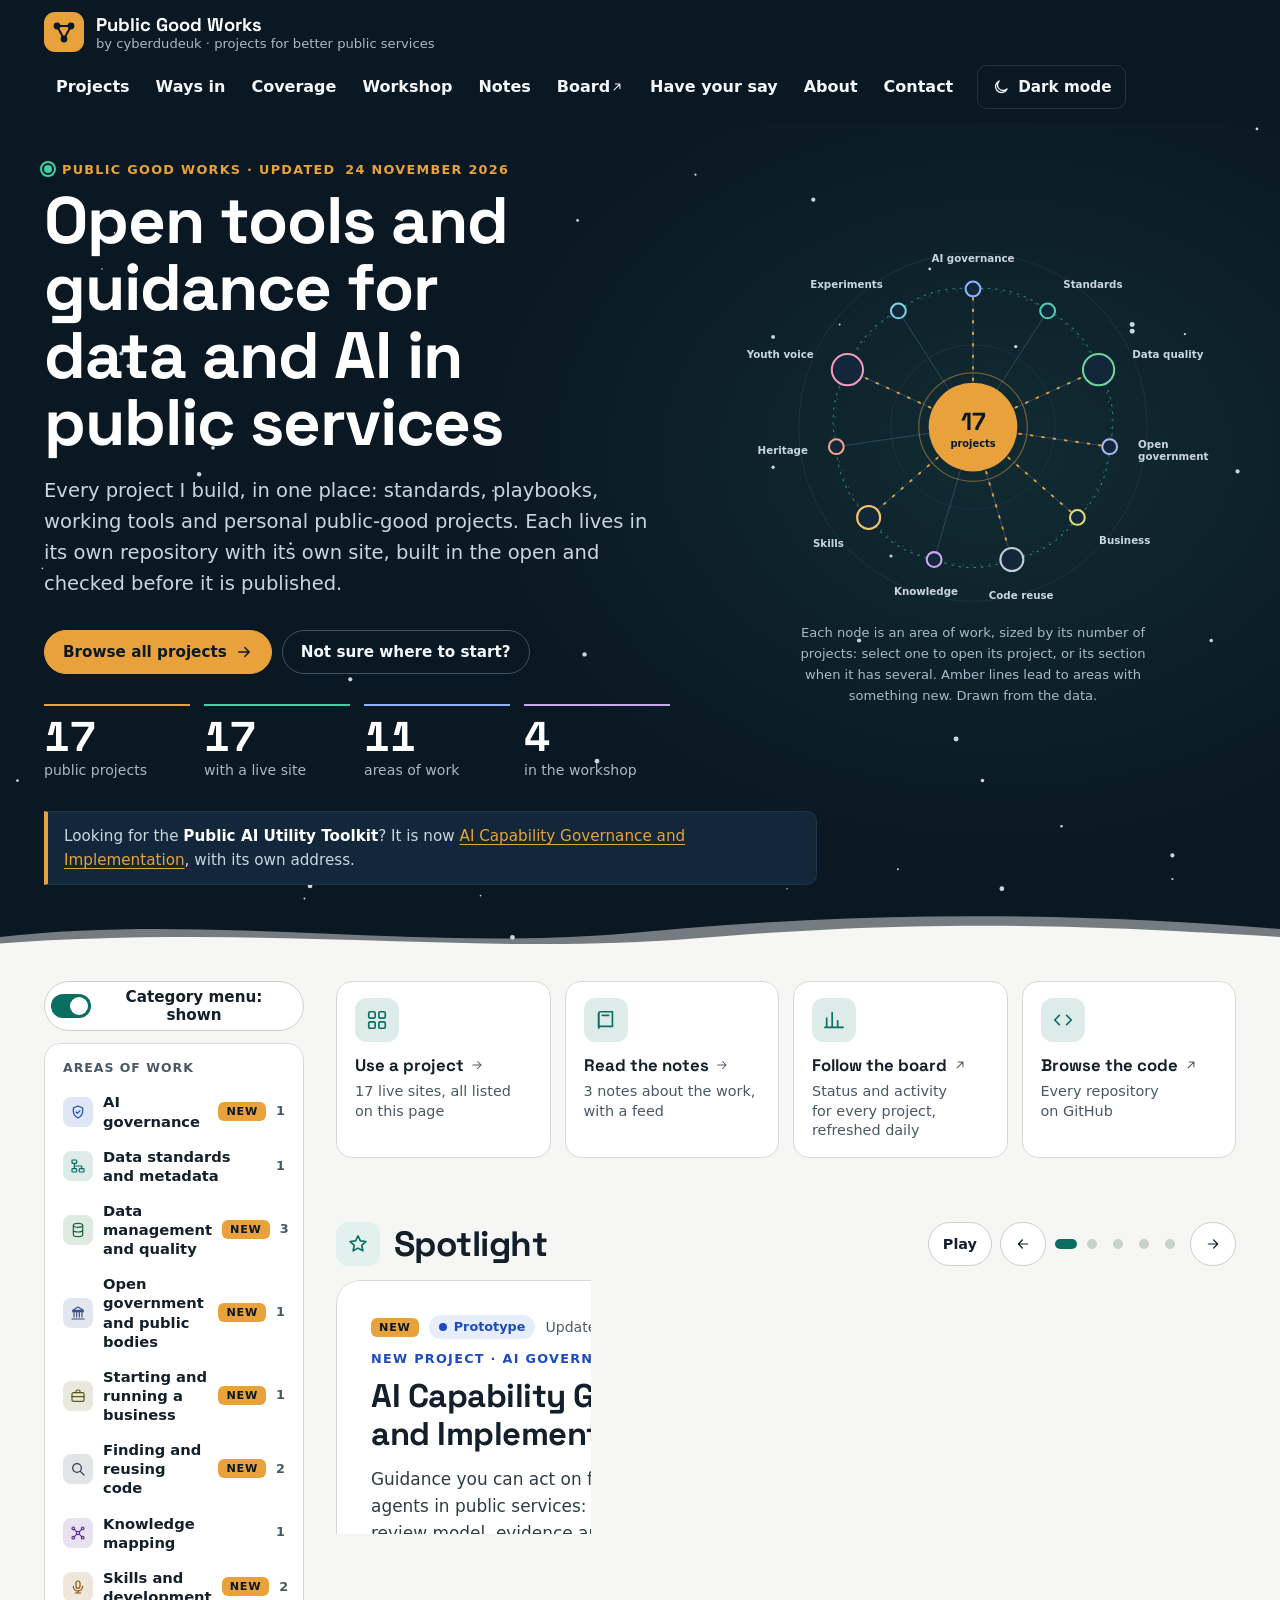
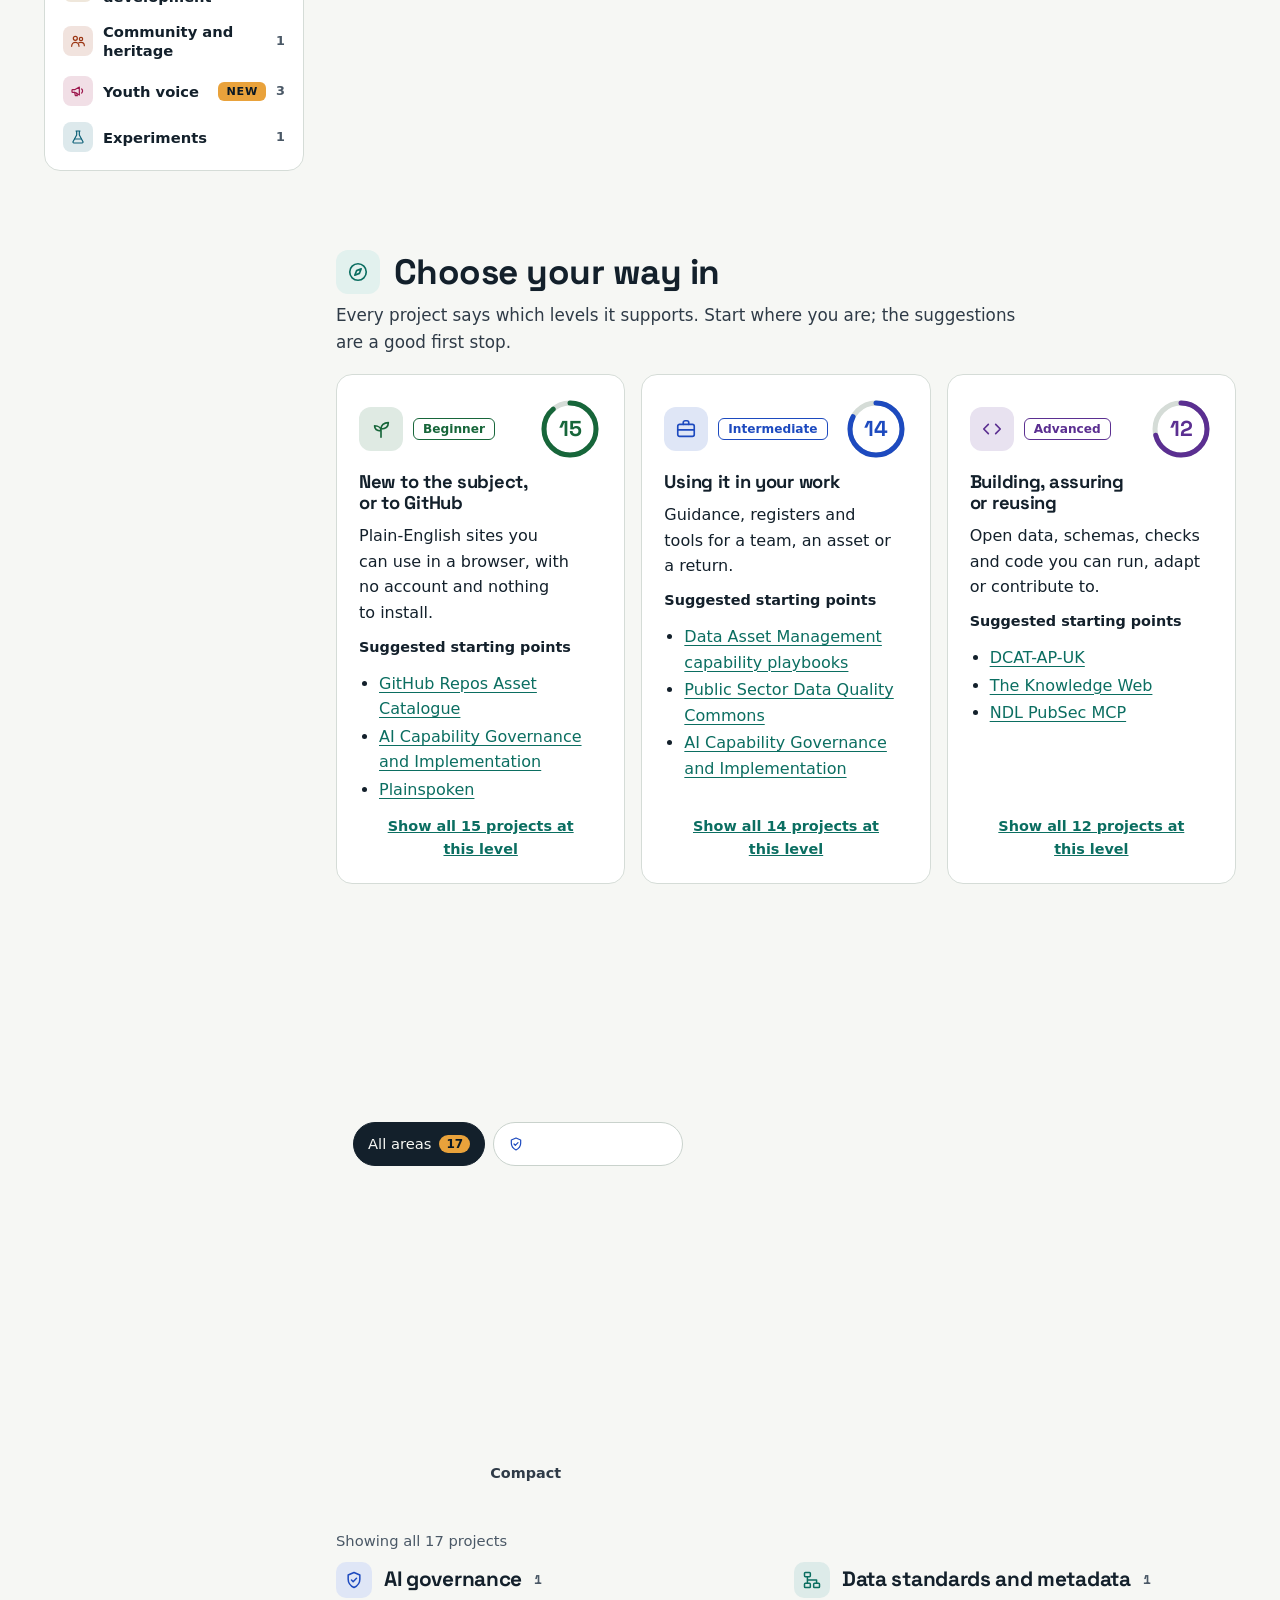
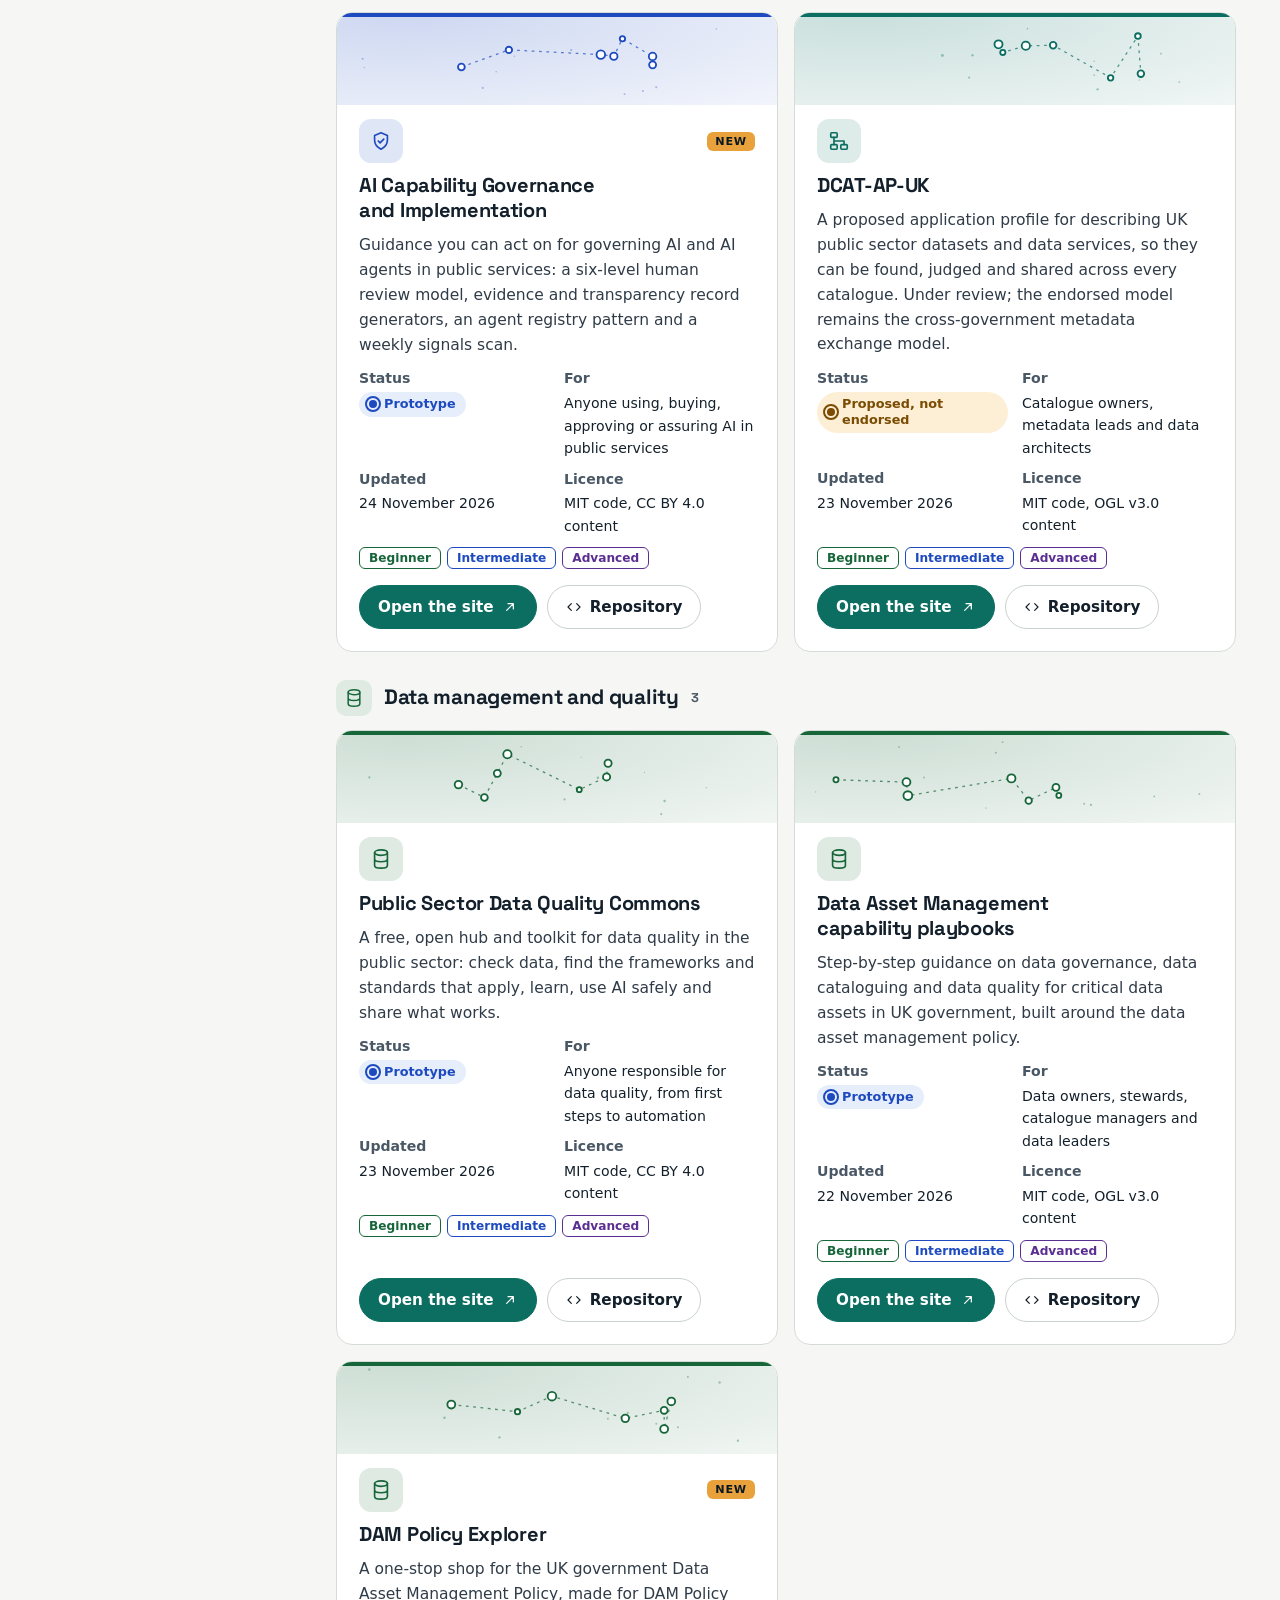
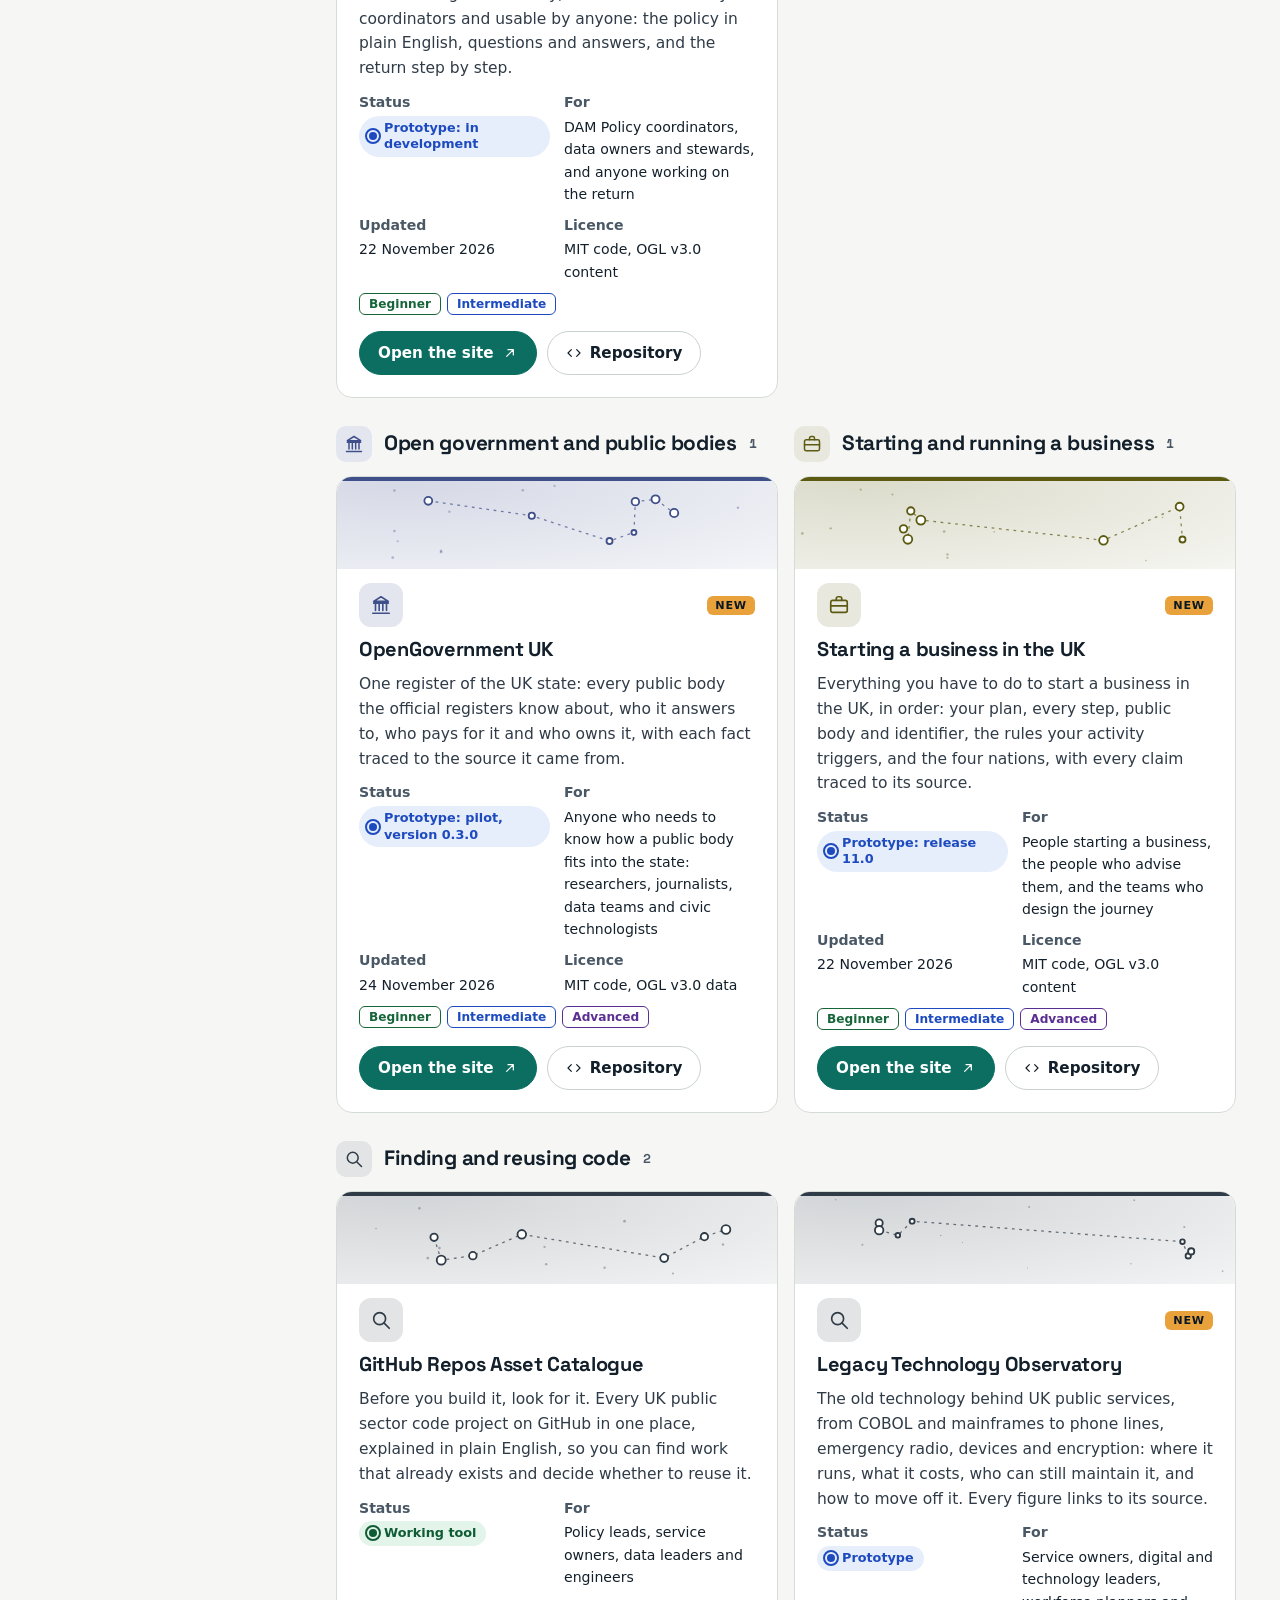
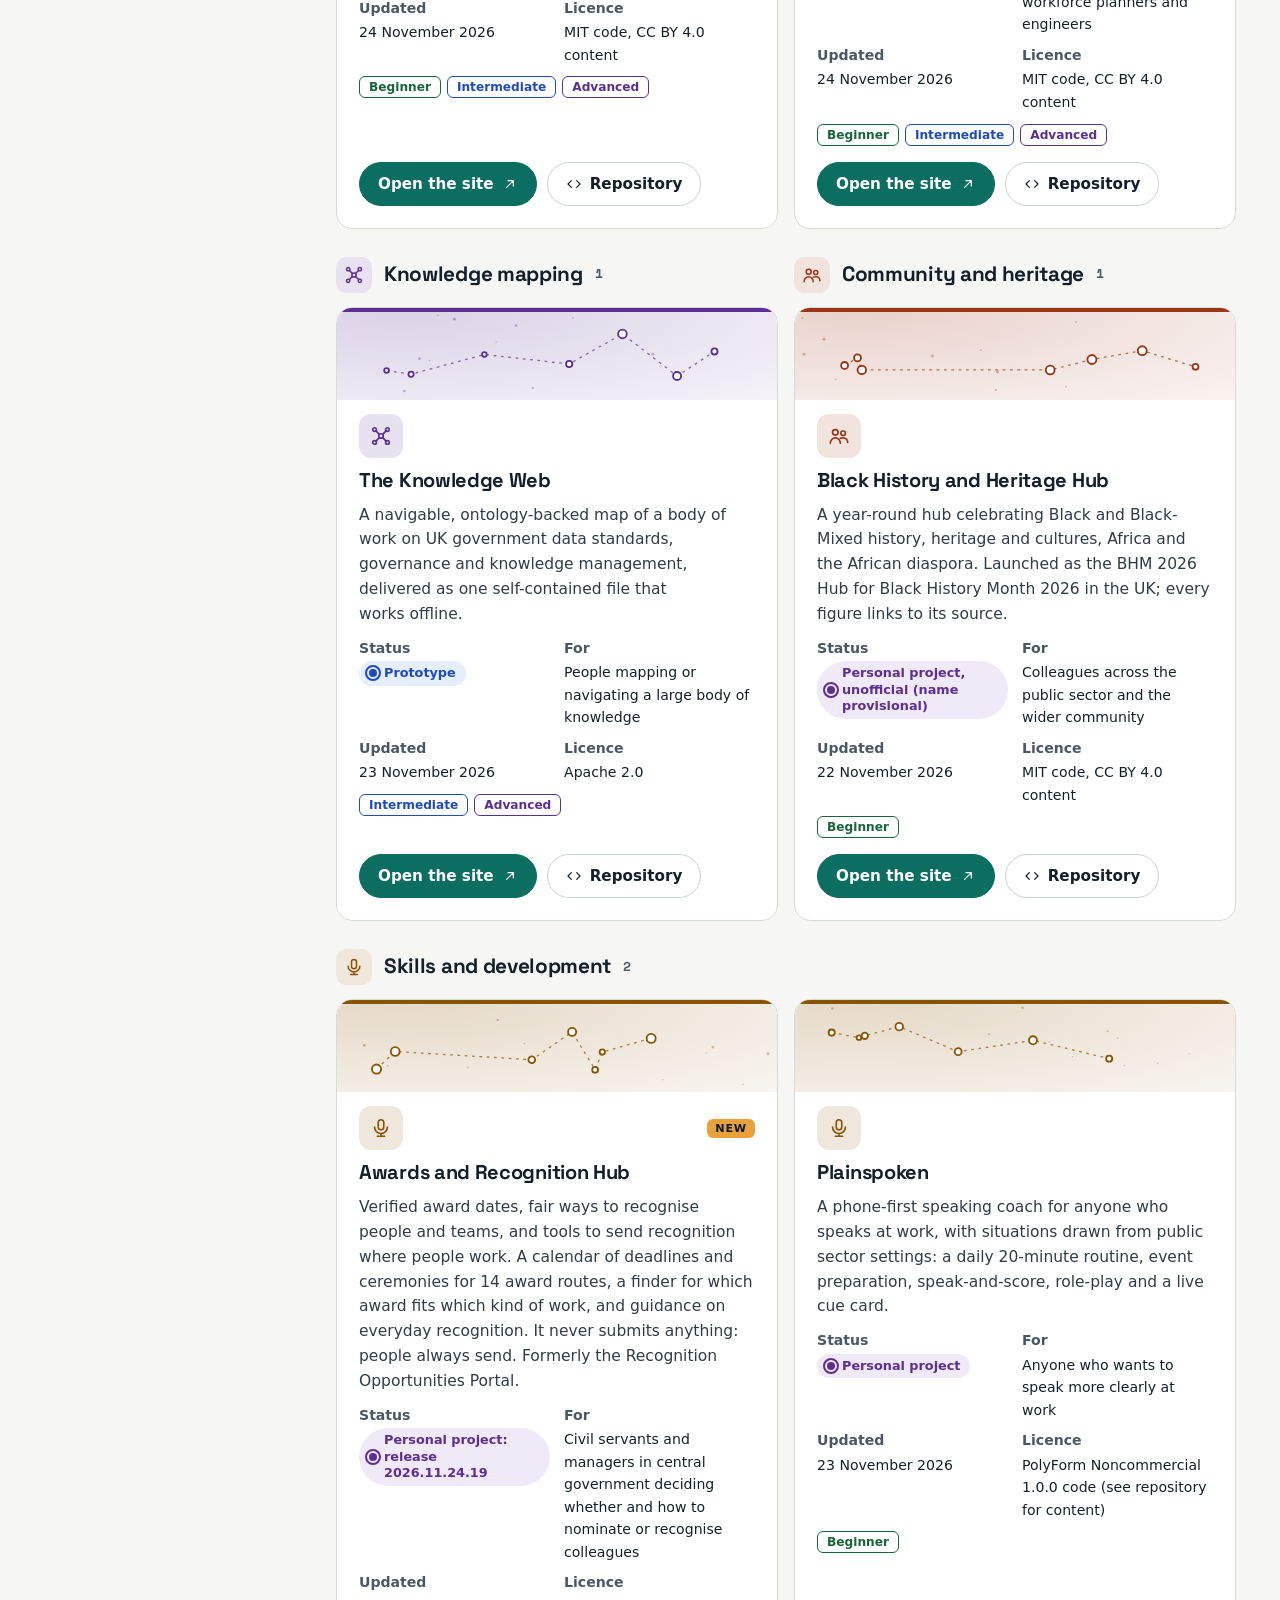
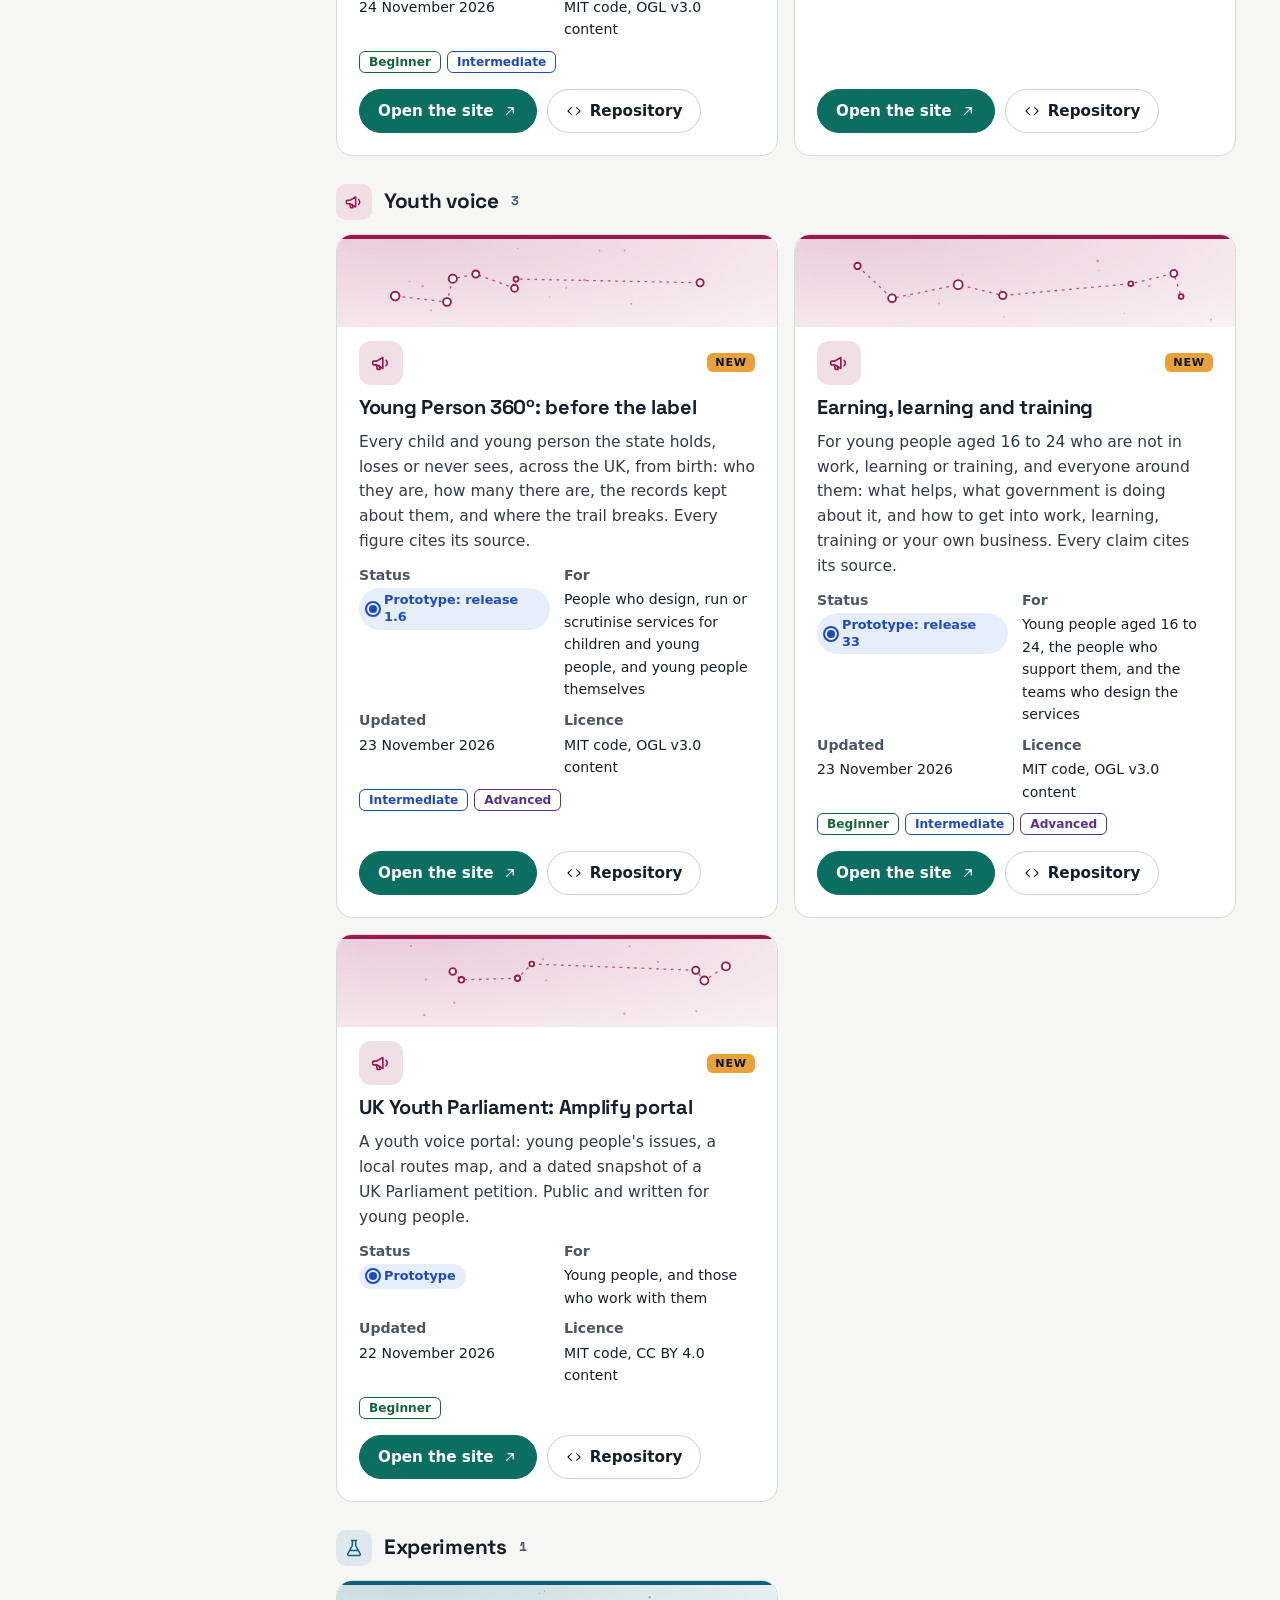
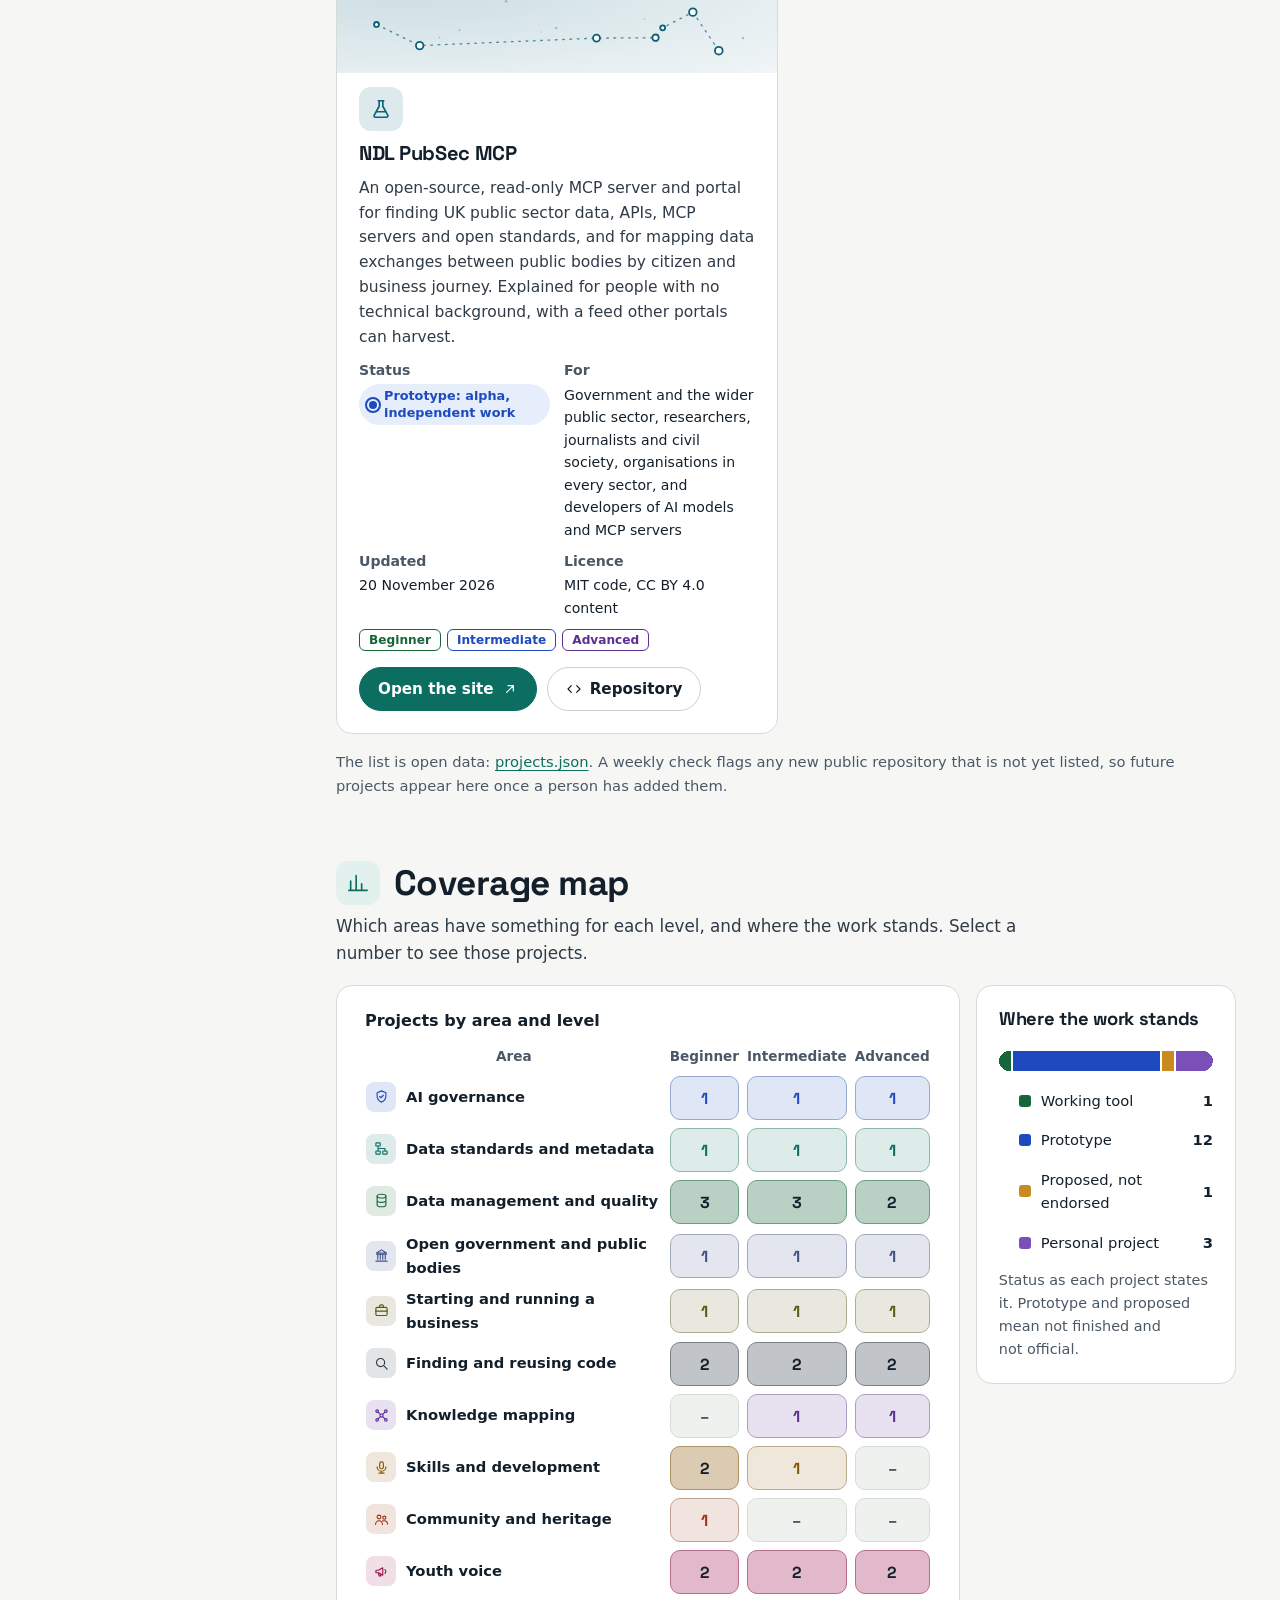
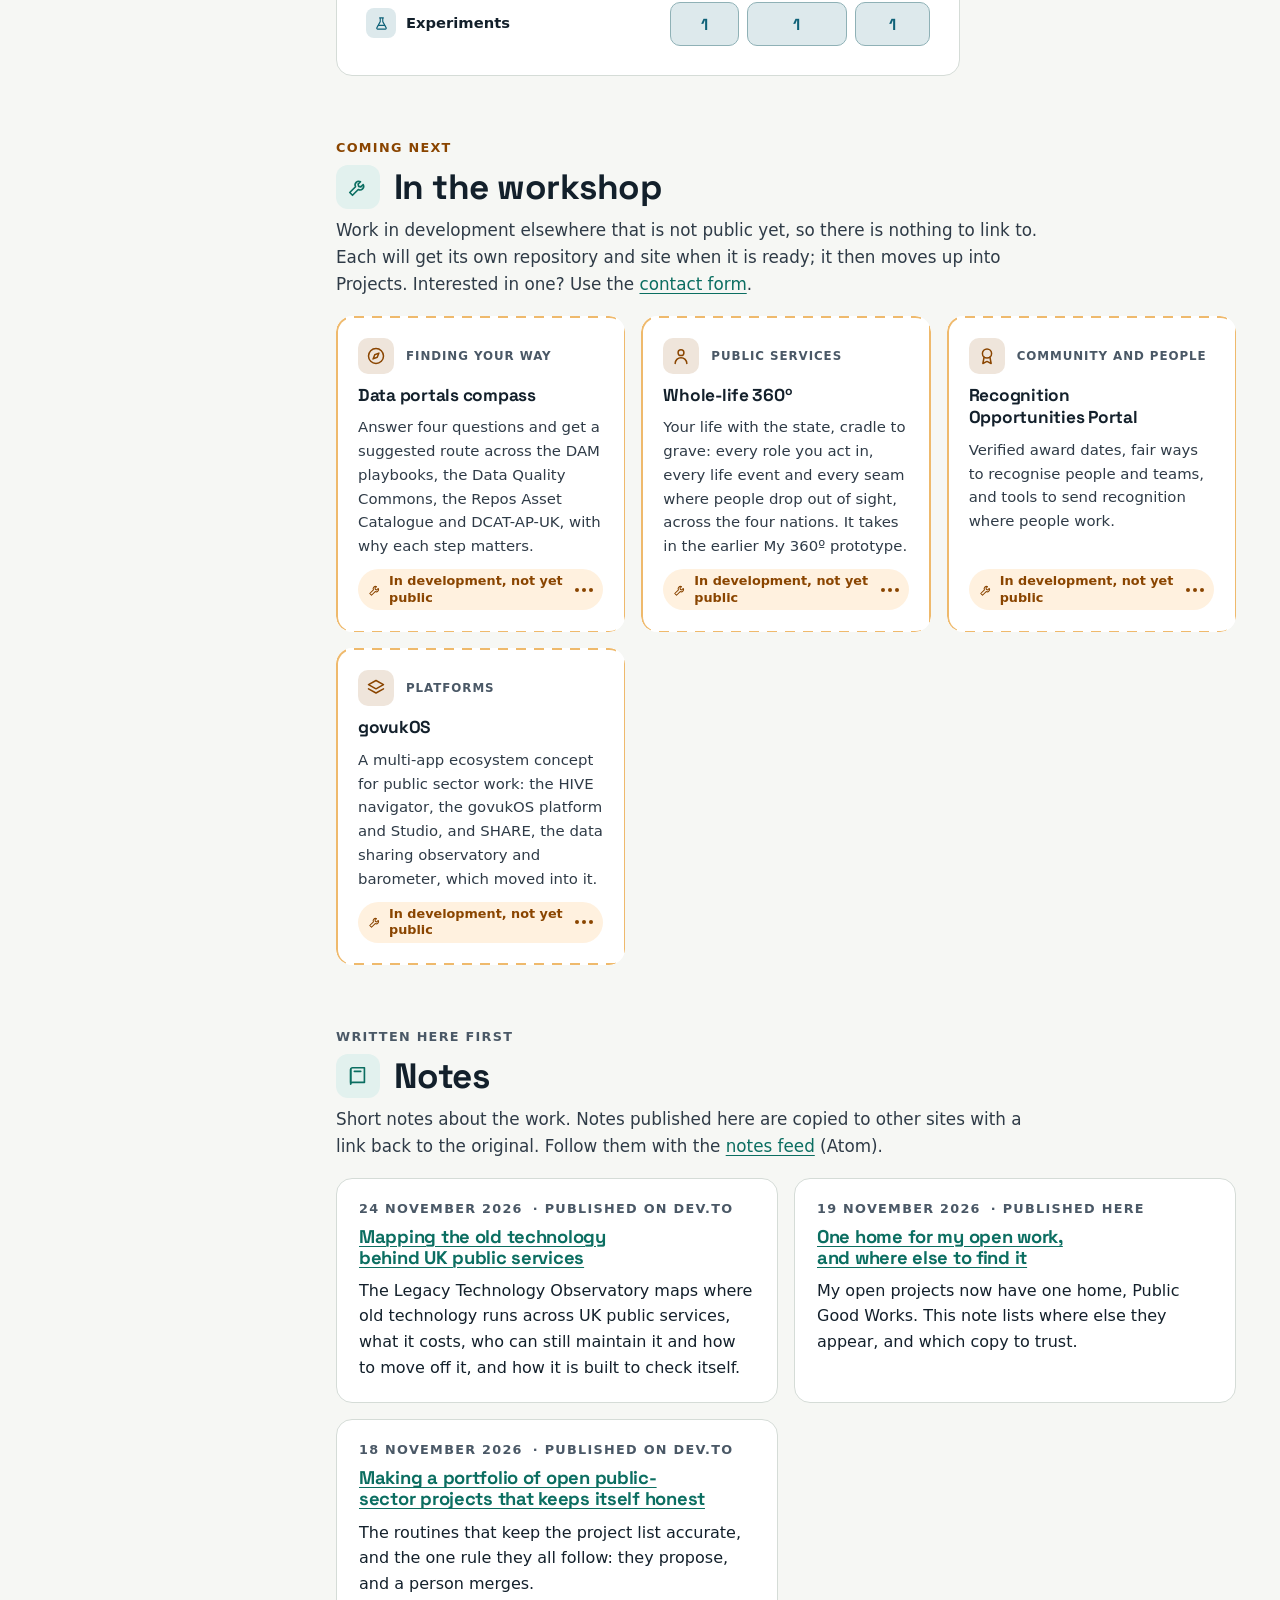
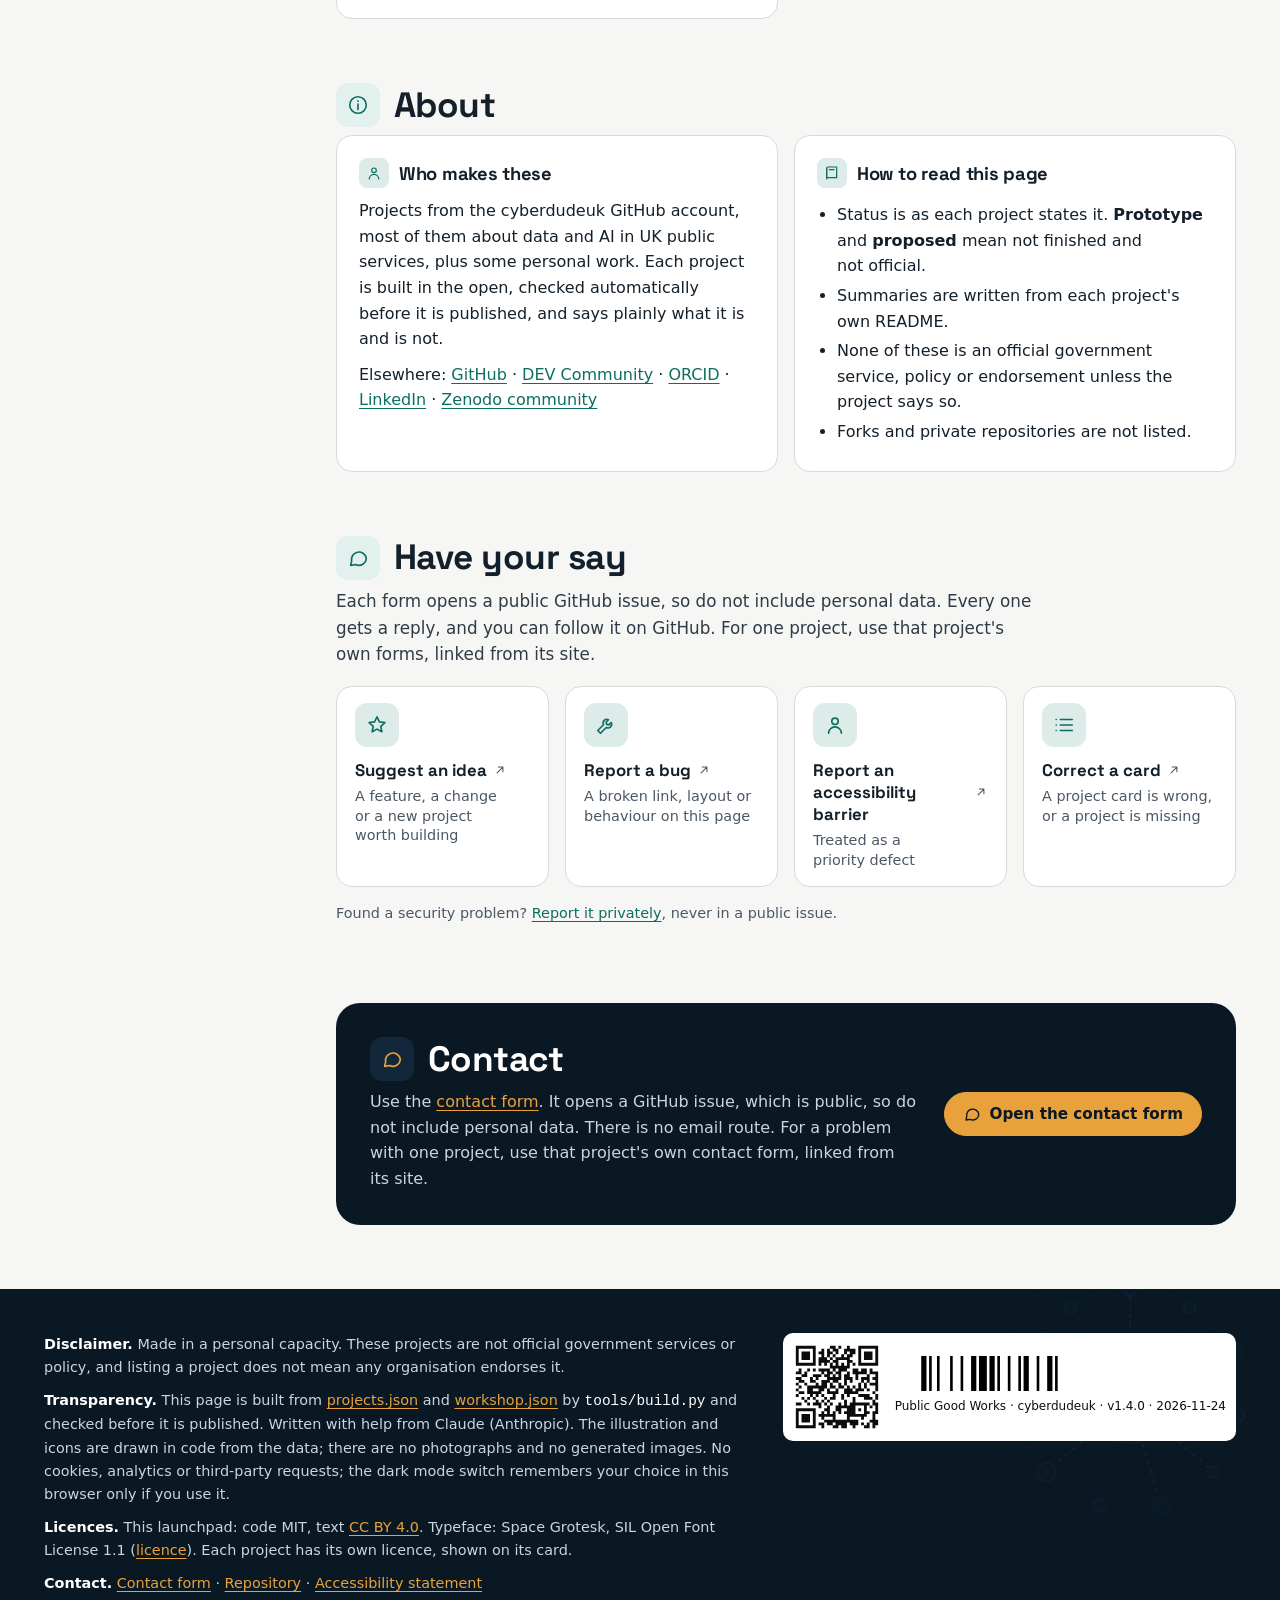
==== commit 200aa199: "Hub card: release 2026.11.24.19; D-44 notes how to run checks on the routine's pull request Co-Autho" ====
--- a/index.html
+++ b/index.html
@@ -232,12 +232,12 @@
   <dl class="facts"><div><dt>Status</dt><dd><span class="pill k-proto"><span class="dot live" aria-hidden="true"></span>Prototype</span></dd></div><div><dt>For</dt><dd>People mapping or navigating a large body of knowledge</dd></div><div><dt>Updated</dt><dd><time datetime="2026-11-23">23 November 2026</time></dd></div><div><dt>Licence</dt><dd>Apache 2.0</dd></div></dl>
   <ul class="levels" aria-label="Levels this project supports"><li class="lvl lvl-intermediate">Intermediate</li><li class="lvl lvl-advanced">Advanced</li></ul>
   <div class="actions"><a class="btn btn-primary" href="https://cyberdudeuk.github.io/knowledge-web/dist/the-web.html">Open the site<svg class="ico" width="16" height="16" viewBox="0 0 24 24" fill="none" stroke="currentColor" stroke-width="1.8" stroke-linecap="round" stroke-linejoin="round" aria-hidden="true" focusable="false"><path d="M7 17L17 7M9 7h8v8"/></svg><span class="visually-hidden">: The Knowledge Web</span></a><a class="btn" href="https://github.com/cyberdudeuk/knowledge-web"><svg class="ico" width="16" height="16" viewBox="0 0 24 24" fill="none" stroke="currentColor" stroke-width="1.8" stroke-linecap="round" stroke-linejoin="round" aria-hidden="true" focusable="false"><path d="M8 7l-5 5 5 5M16 7l5 5-5 5"/></svg>Repository<span class="visually-hidden">: The Knowledge Web</span></a></div>
-</article></div></section><section class="cat-block c-skills span2" id="cat-skills" aria-labelledby="h-skills"><h3 class="cat-h" id="h-skills"><span class="tile" aria-hidden="true"><svg class="ico" width="20" height="20" viewBox="0 0 24 24" fill="none" stroke="currentColor" stroke-width="1.8" stroke-linecap="round" stroke-linejoin="round" aria-hidden="true" focusable="false"><rect x="9" y="3" width="6" height="11" rx="3"/><path d="M5 11a7 7 0 0 0 14 0M12 18v3M8 21h8"/></svg></span>Skills and development <span class="count">2</span></h3><div class="grid"><article class="card c-skills" id="p-awards-and-recognition-hub" data-category="skills" data-status="Personal project: release 2026.11.22.18" data-updated="2026-11-24" data-name="Awards and Recognition Hub" data-levels="beginner intermediate" data-site="yes">
+</article></div></section><section class="cat-block c-skills span2" id="cat-skills" aria-labelledby="h-skills"><h3 class="cat-h" id="h-skills"><span class="tile" aria-hidden="true"><svg class="ico" width="20" height="20" viewBox="0 0 24 24" fill="none" stroke="currentColor" stroke-width="1.8" stroke-linecap="round" stroke-linejoin="round" aria-hidden="true" focusable="false"><rect x="9" y="3" width="6" height="11" rx="3"/><path d="M5 11a7 7 0 0 0 14 0M12 18v3M8 21h8"/></svg></span>Skills and development <span class="count">2</span></h3><div class="grid"><article class="card c-skills" id="p-awards-and-recognition-hub" data-category="skills" data-status="Personal project: release 2026.11.24.19" data-updated="2026-11-24" data-name="Awards and Recognition Hub" data-levels="beginner intermediate" data-site="yes">
   <svg class="sig" viewBox="0 0 480 96" preserveAspectRatio="xMidYMid meet" aria-hidden="true" focusable="false" data-sig="awards-and-recognition-hub"><g class="stars"><circle cx="204.5" cy="45.2" r="0.9" class="st" style="animation-delay:1.9s"/><circle cx="402.9" cy="55.4" r="0.7" class="st" style="animation-delay:2.4s"/><circle cx="470.2" cy="56.4" r="1.6" class="st" style="animation-delay:2.4s"/><circle cx="142.7" cy="71.6" r="0.9" class="st" style="animation-delay:3.1s"/><circle cx="175.4" cy="19.5" r="1.3" class="st" style="animation-delay:0.6s"/><circle cx="410.1" cy="49.2" r="1.4" class="st" style="animation-delay:2.1s"/><circle cx="442.9" cy="89.7" r="0.9" class="st" style="animation-delay:4.0s"/><circle cx="355.5" cy="84.7" r="0.7" class="st" style="animation-delay:3.7s"/><circle cx="29.8" cy="47.2" r="1.6" class="st" style="animation-delay:2.0s"/><circle cx="55.3" cy="69.6" r="0.9" class="st" style="animation-delay:3.0s"/></g><path d="M43.1 73.2 L63.5 54.0 L212.5 63.0 L256.5 32.6 L281.6 74.0 L289.4 54.6 L342.7 39.7" class="ln"/><circle cx="43.1" cy="73.2" r="5.0" class="nd" style="animation-delay:0.00s"/><circle cx="63.5" cy="54.0" r="4.8" class="nd" style="animation-delay:0.35s"/><circle cx="212.5" cy="63.0" r="3.7" class="nd" style="animation-delay:0.70s"/><circle cx="256.5" cy="32.6" r="4.4" class="nd" style="animation-delay:1.05s"/><circle cx="281.6" cy="74.0" r="3.2" class="nd" style="animation-delay:1.40s"/><circle cx="289.4" cy="54.6" r="2.9" class="nd" style="animation-delay:1.75s"/><circle cx="342.7" cy="39.7" r="4.9" class="nd" style="animation-delay:2.10s"/></svg>
   <div class="card-top"><span class="tile" aria-hidden="true"><svg class="ico" width="22" height="22" viewBox="0 0 24 24" fill="none" stroke="currentColor" stroke-width="1.8" stroke-linecap="round" stroke-linejoin="round" aria-hidden="true" focusable="false"><rect x="9" y="3" width="6" height="11" rx="3"/><path d="M5 11a7 7 0 0 0 14 0M12 18v3M8 21h8"/></svg></span><span class="flag">New</span></div>
   <h3>Awards and Recognition Hub</h3>
   <p class="sum">Verified award dates, fair ways to recognise people and teams, and tools to send recognition where people work. A calendar of deadlines and ceremonies for 14 award routes, a finder for which award fits which kind of work, and guidance on everyday recognition. It never submits anything: people always send. Formerly the Recognition Opportunities Portal.</p>
-  <dl class="facts"><div><dt>Status</dt><dd><span class="pill k-personal"><span class="dot live" aria-hidden="true"></span>Personal project: release 2026.11.22.18</span></dd></div><div><dt>For</dt><dd>Civil servants and managers in central government deciding whether and how to nominate or recognise colleagues</dd></div><div><dt>Updated</dt><dd><time datetime="2026-11-24">24 November 2026</time></dd></div><div><dt>Licence</dt><dd>MIT code, OGL v3.0 content</dd></div></dl>
+  <dl class="facts"><div><dt>Status</dt><dd><span class="pill k-personal"><span class="dot live" aria-hidden="true"></span>Personal project: release 2026.11.24.19</span></dd></div><div><dt>For</dt><dd>Civil servants and managers in central government deciding whether and how to nominate or recognise colleagues</dd></div><div><dt>Updated</dt><dd><time datetime="2026-11-24">24 November 2026</time></dd></div><div><dt>Licence</dt><dd>MIT code, OGL v3.0 content</dd></div></dl>
   <ul class="levels" aria-label="Levels this project supports"><li class="lvl lvl-beginner">Beginner</li><li class="lvl lvl-intermediate">Intermediate</li></ul>
   <div class="actions"><a class="btn btn-primary" href="https://cyberdudeuk.github.io/awards-and-recognition-hub/">Open the site<svg class="ico" width="16" height="16" viewBox="0 0 24 24" fill="none" stroke="currentColor" stroke-width="1.8" stroke-linecap="round" stroke-linejoin="round" aria-hidden="true" focusable="false"><path d="M7 17L17 7M9 7h8v8"/></svg><span class="visually-hidden">: Awards and Recognition Hub</span></a><a class="btn" href="https://github.com/cyberdudeuk/awards-and-recognition-hub"><svg class="ico" width="16" height="16" viewBox="0 0 24 24" fill="none" stroke="currentColor" stroke-width="1.8" stroke-linecap="round" stroke-linejoin="round" aria-hidden="true" focusable="false"><path d="M8 7l-5 5 5 5M16 7l5 5-5 5"/></svg>Repository<span class="visually-hidden">: Awards and Recognition Hub</span></a></div>
 </article><article class="card c-skills" id="p-plainspoken" data-category="skills" data-status="Personal project" data-updated="2026-11-23" data-name="Plainspoken" data-levels="beginner" data-site="yes">
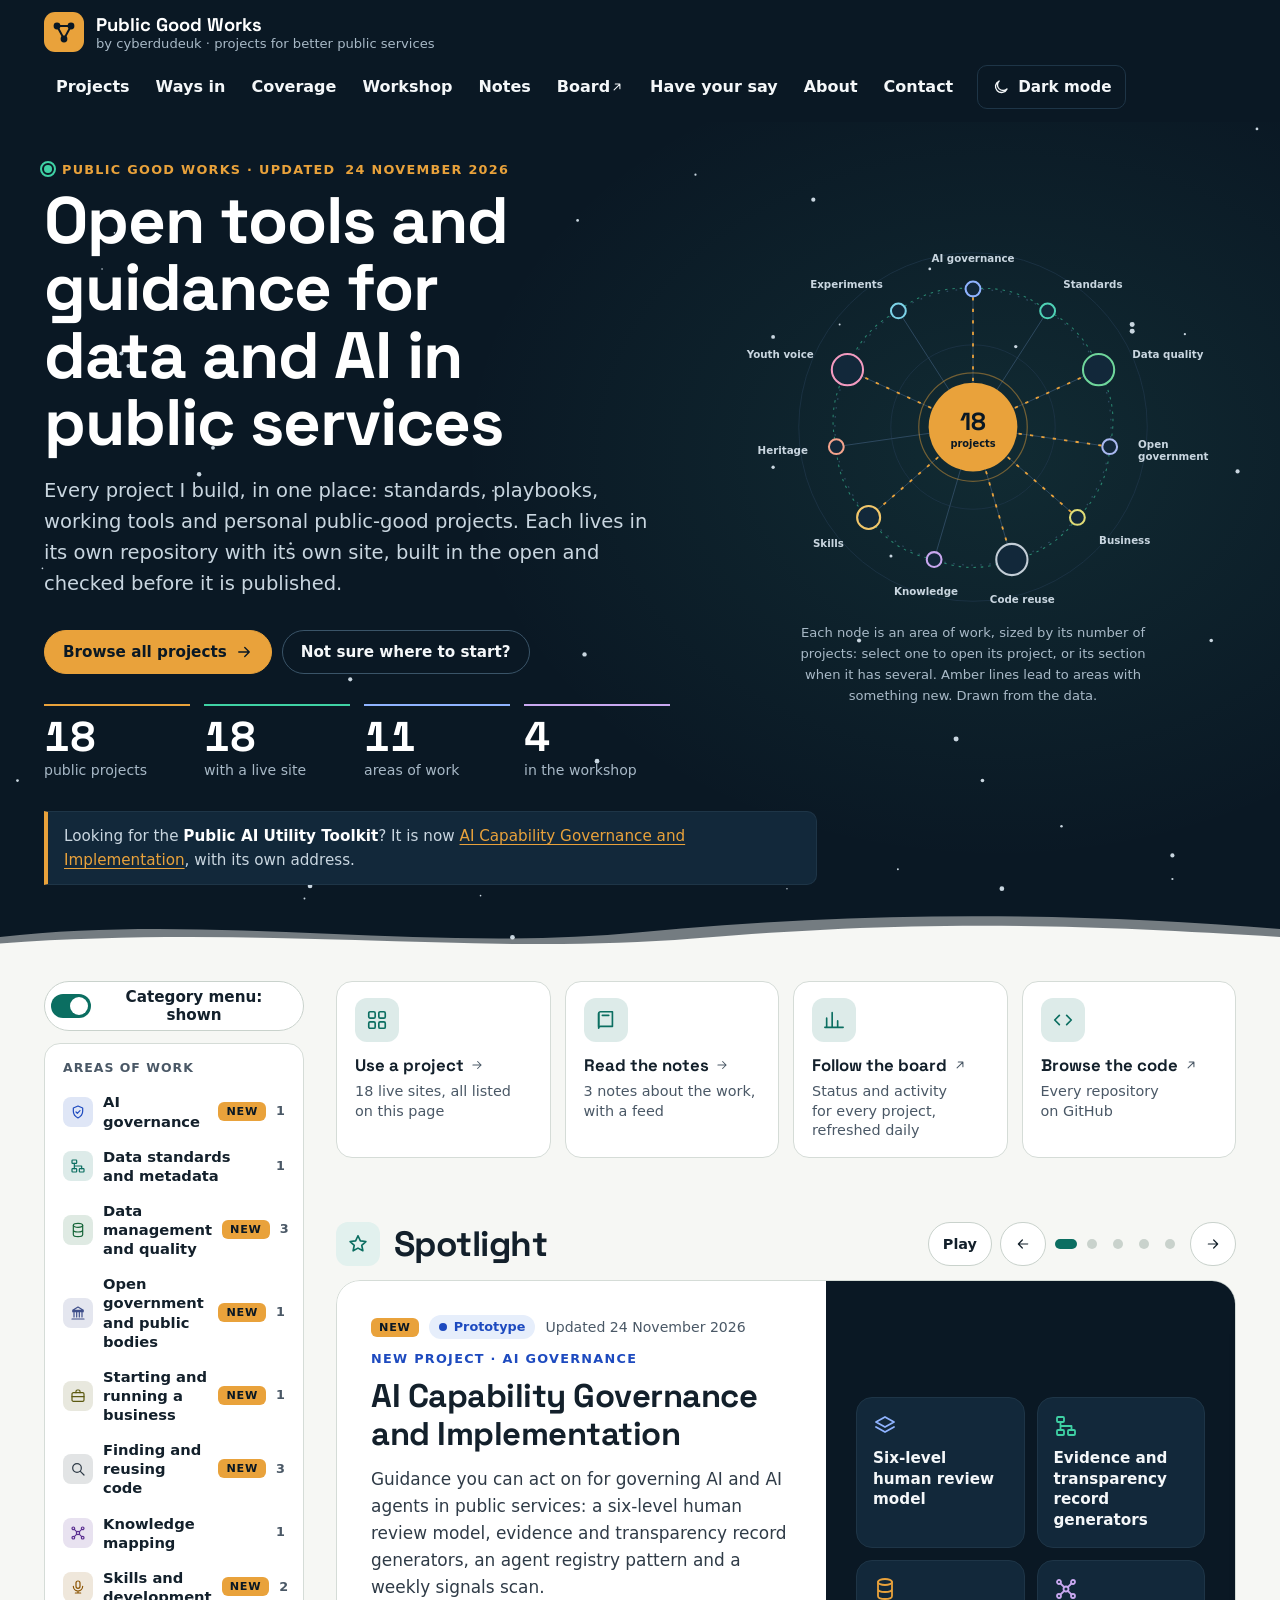
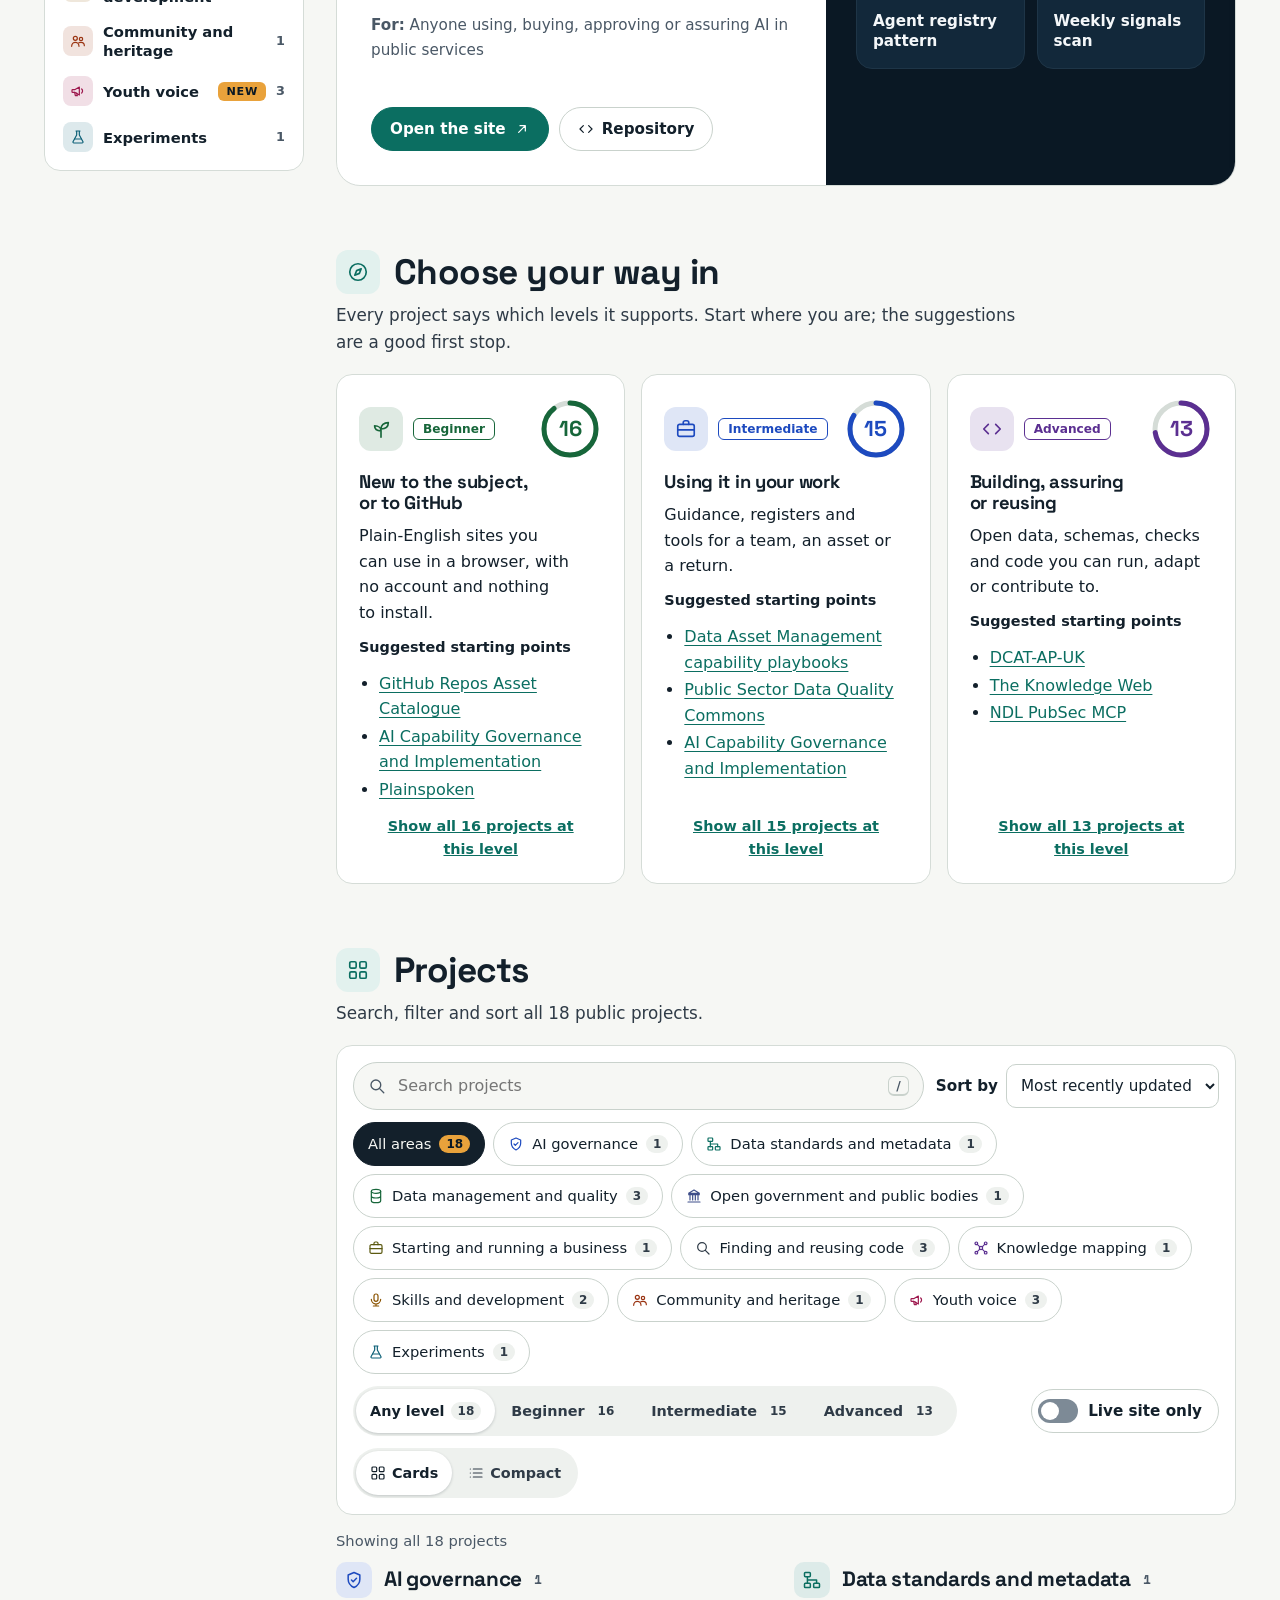
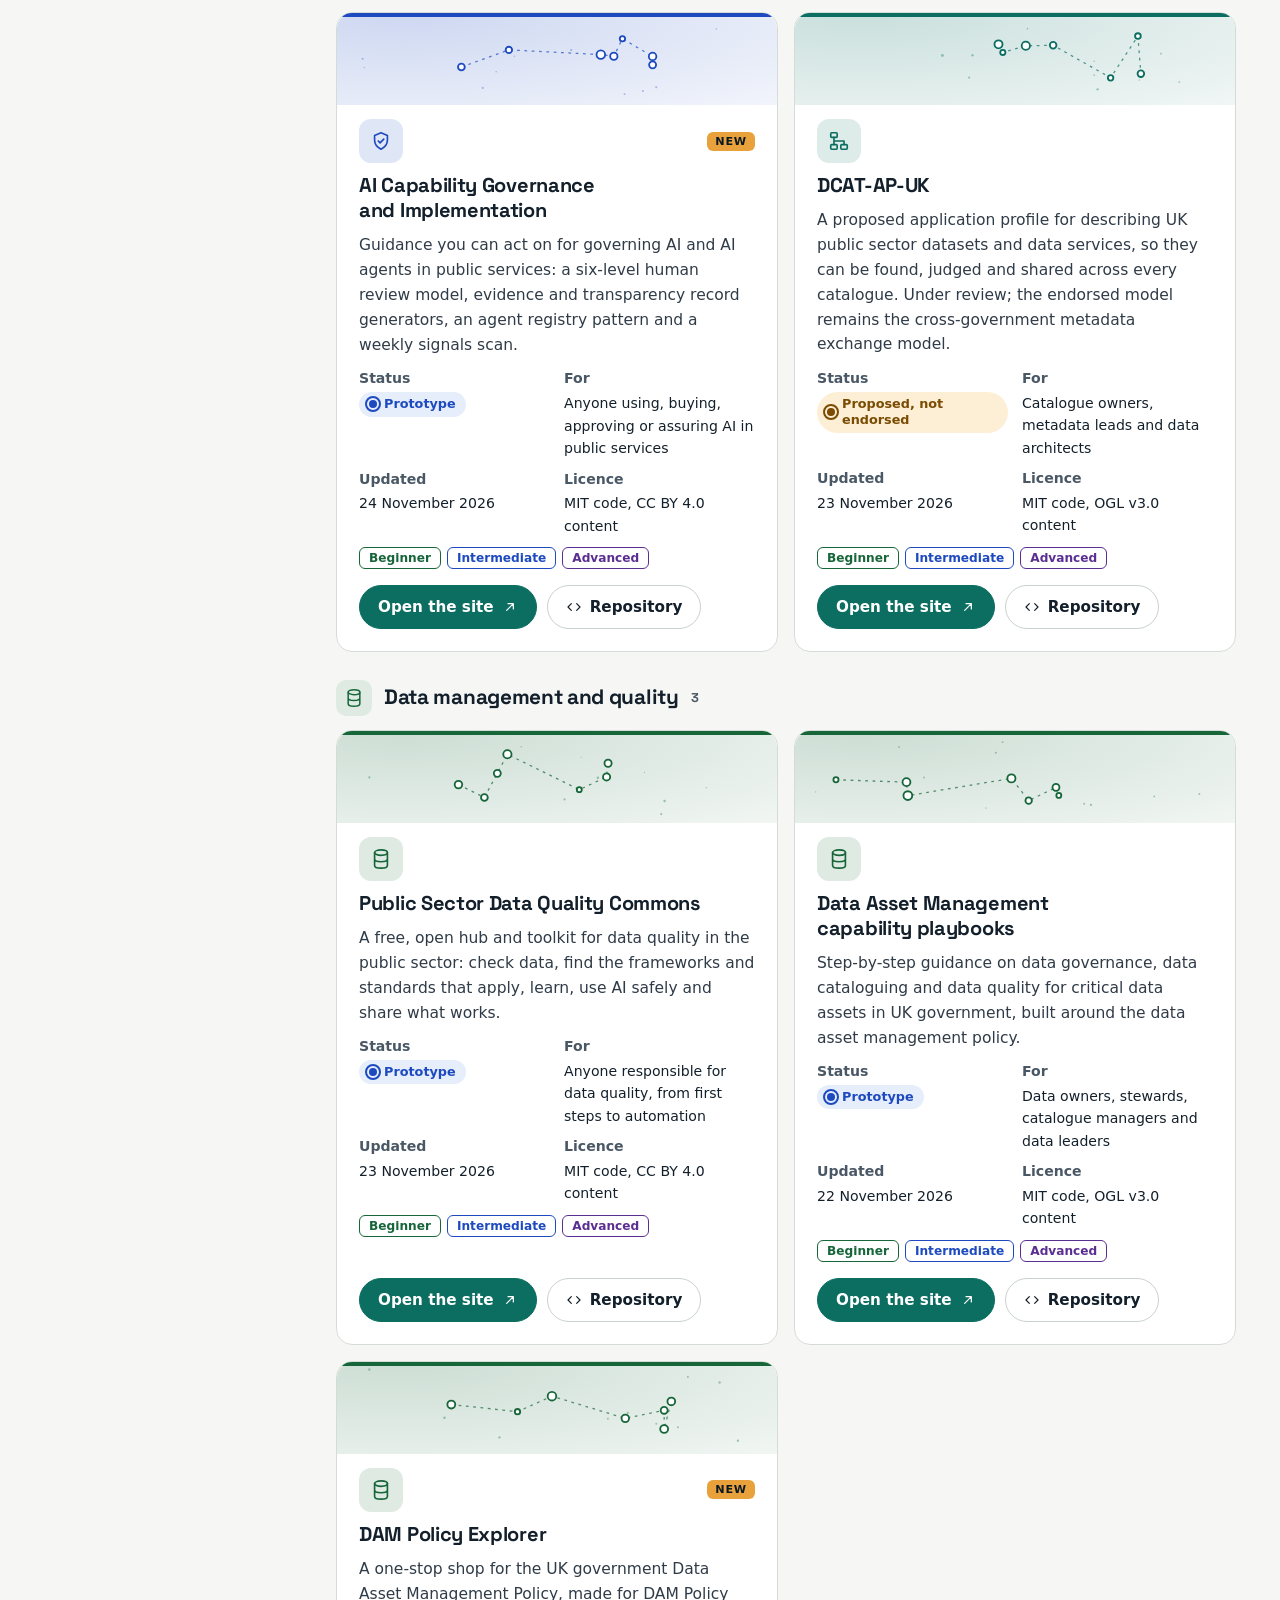
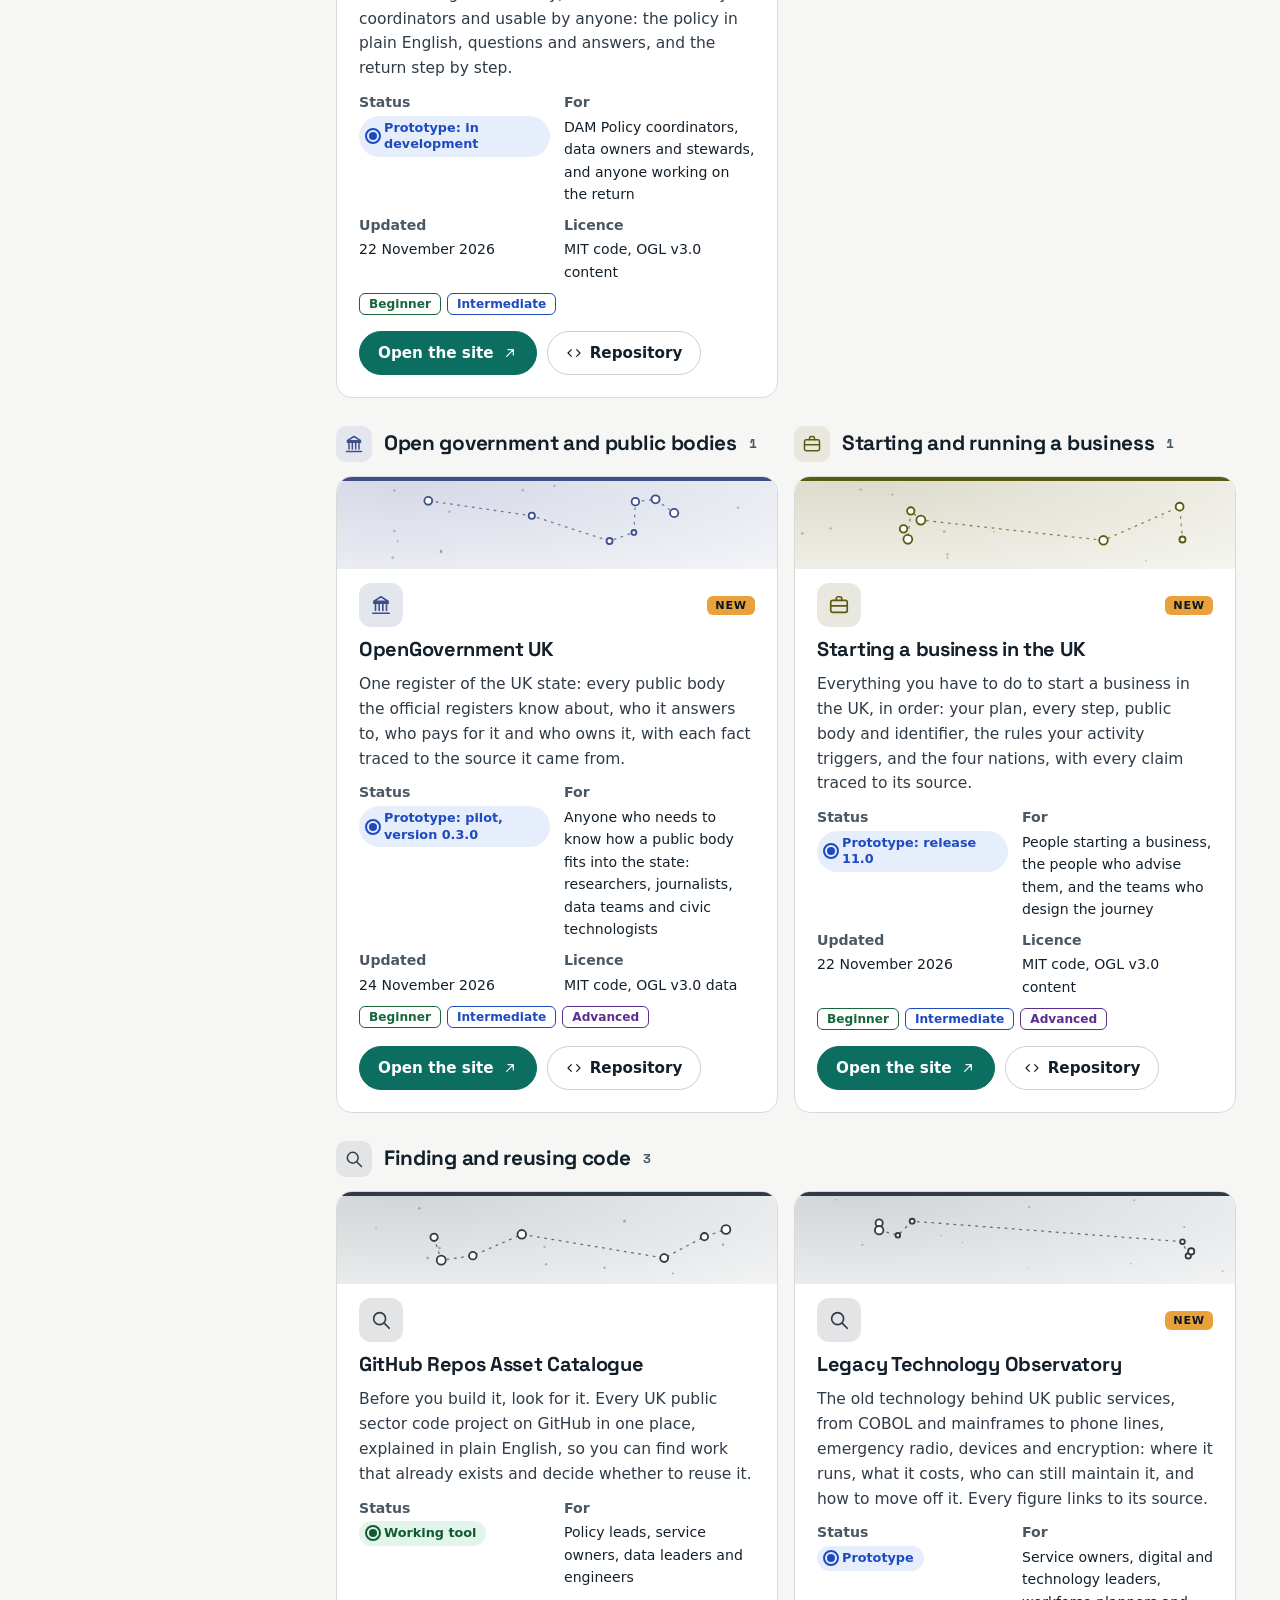
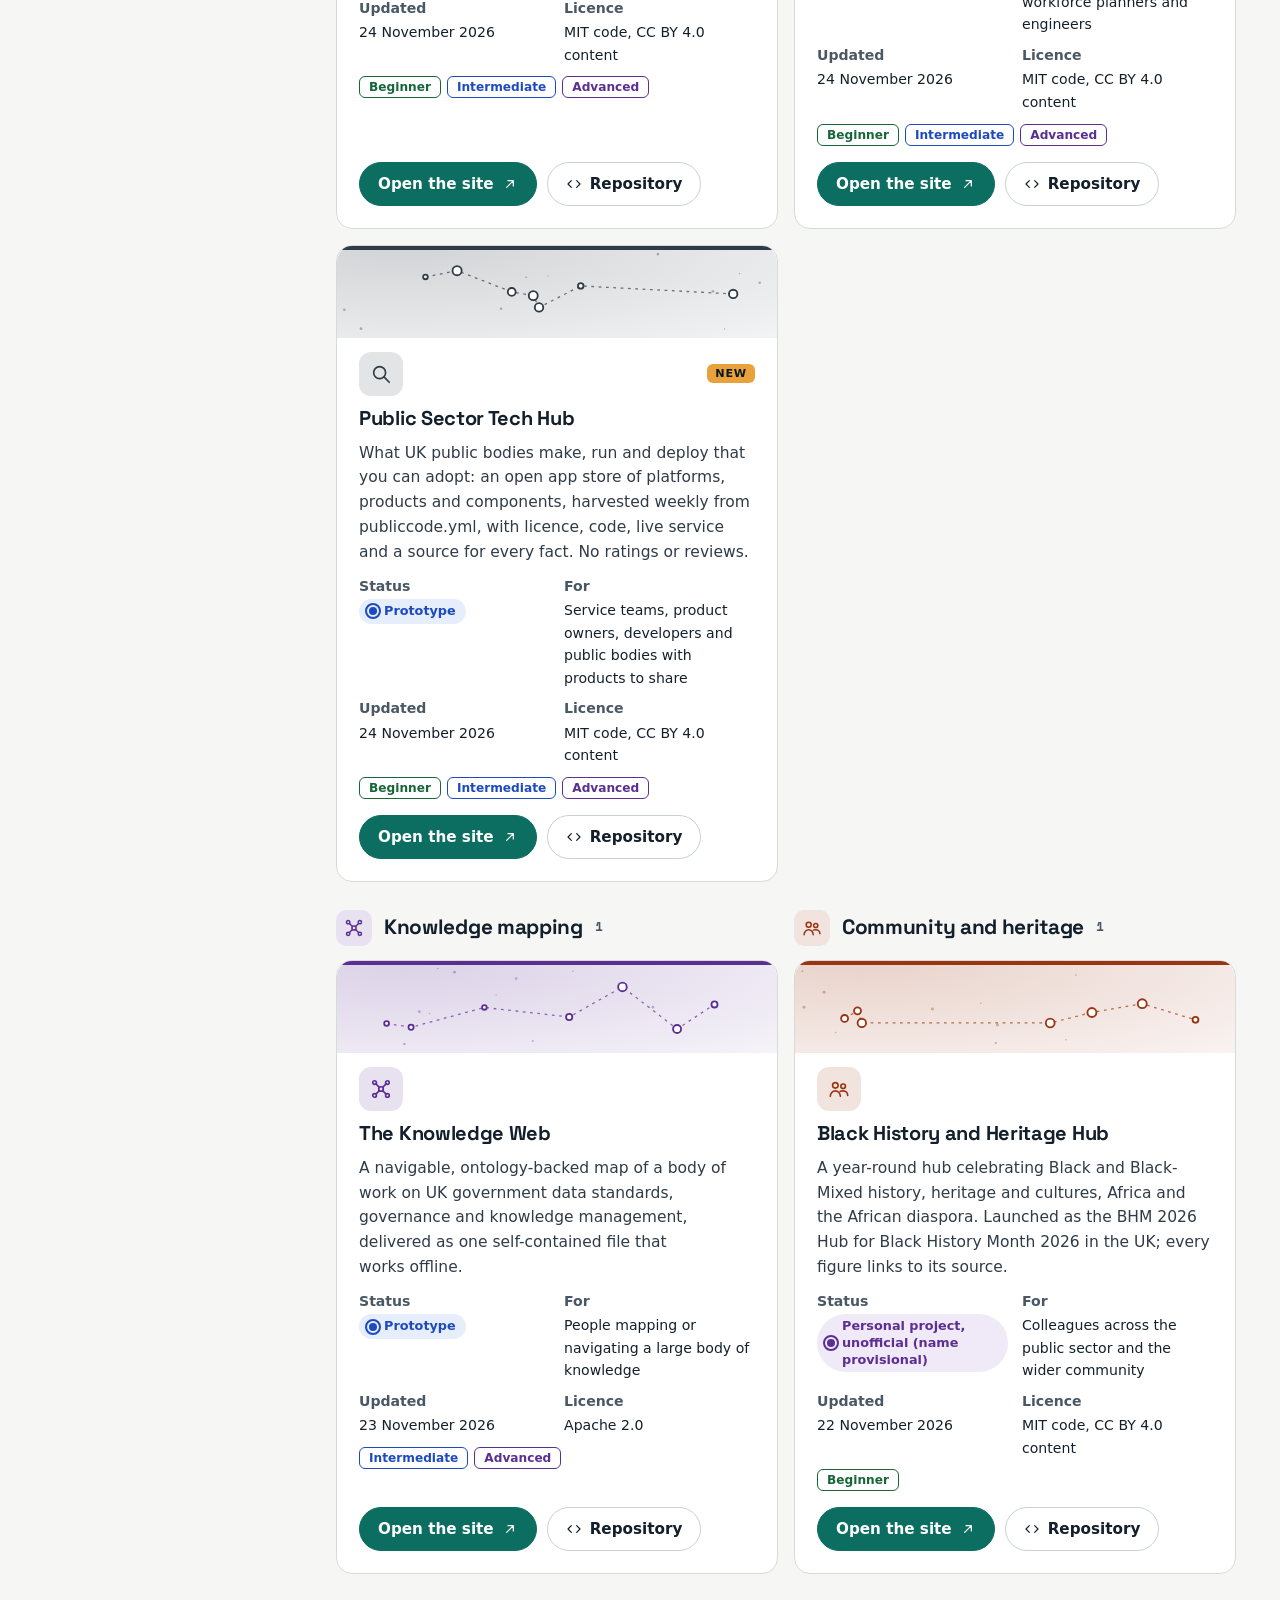
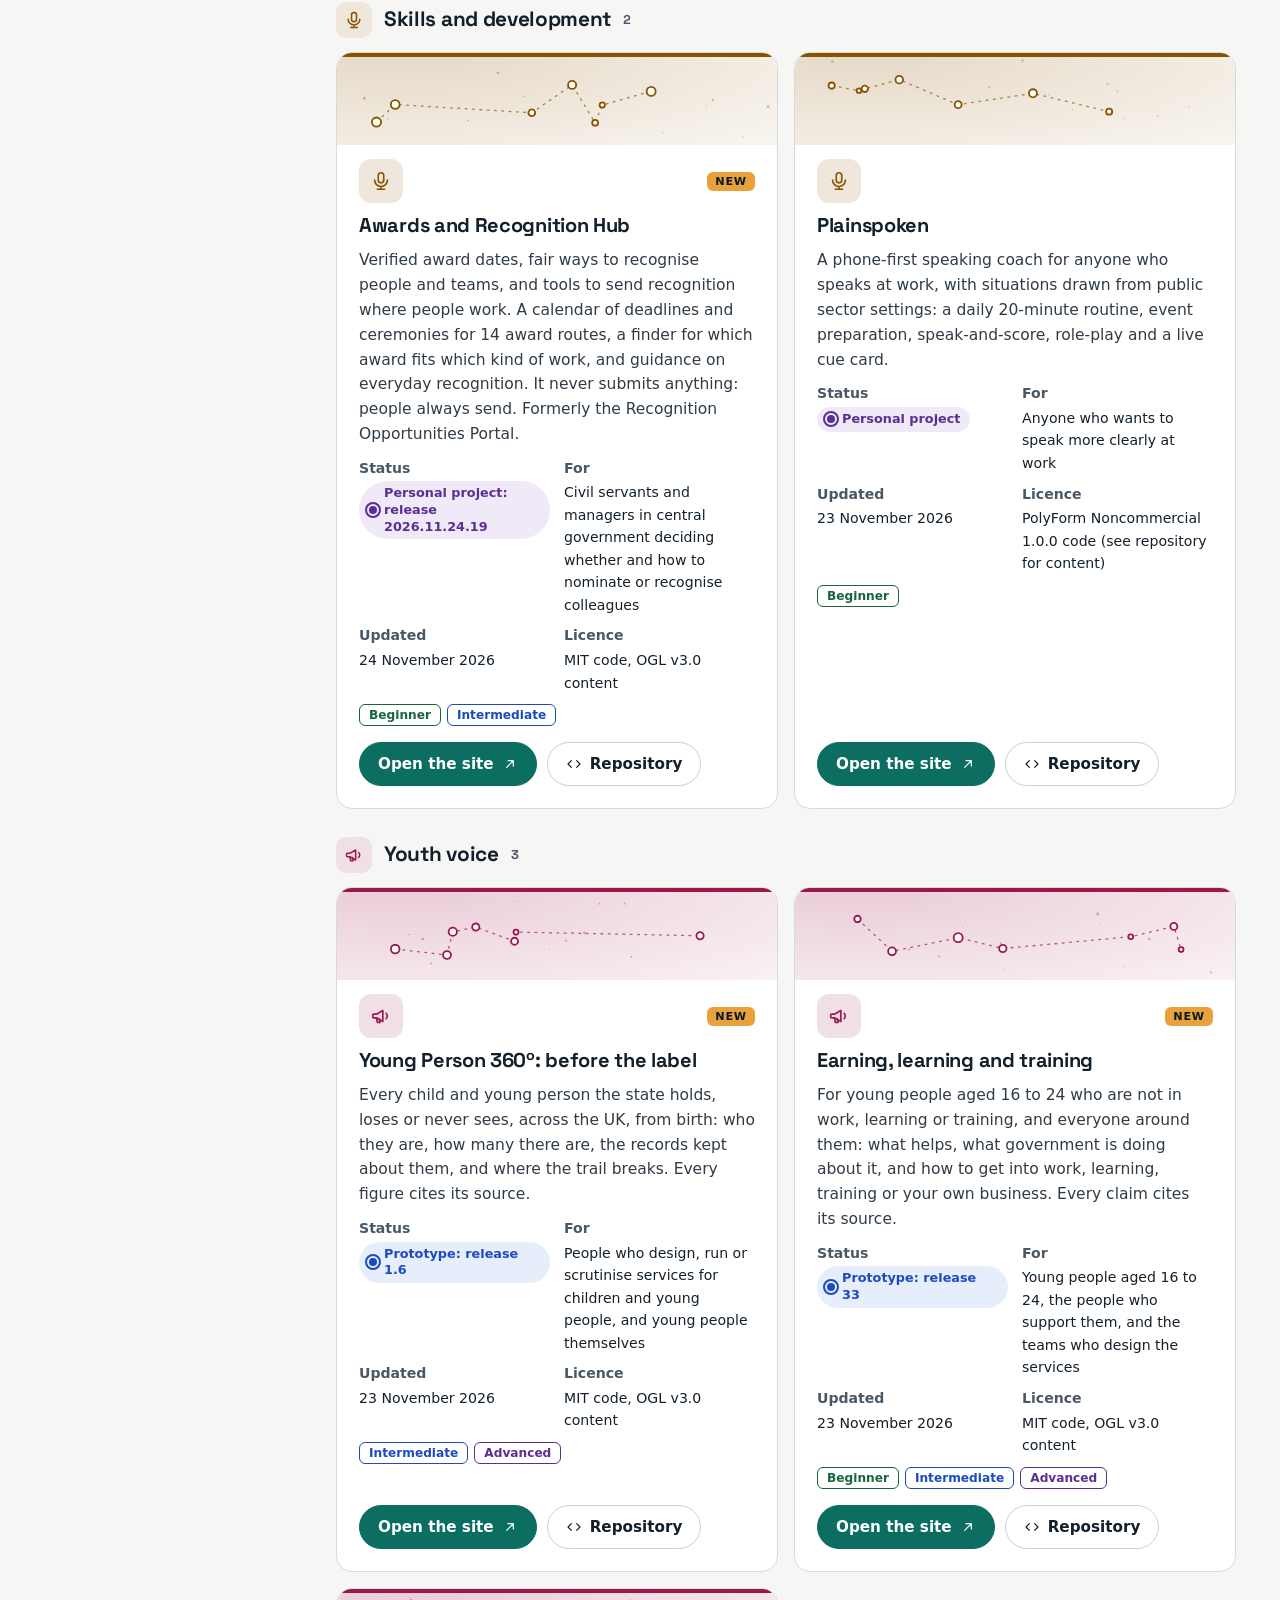
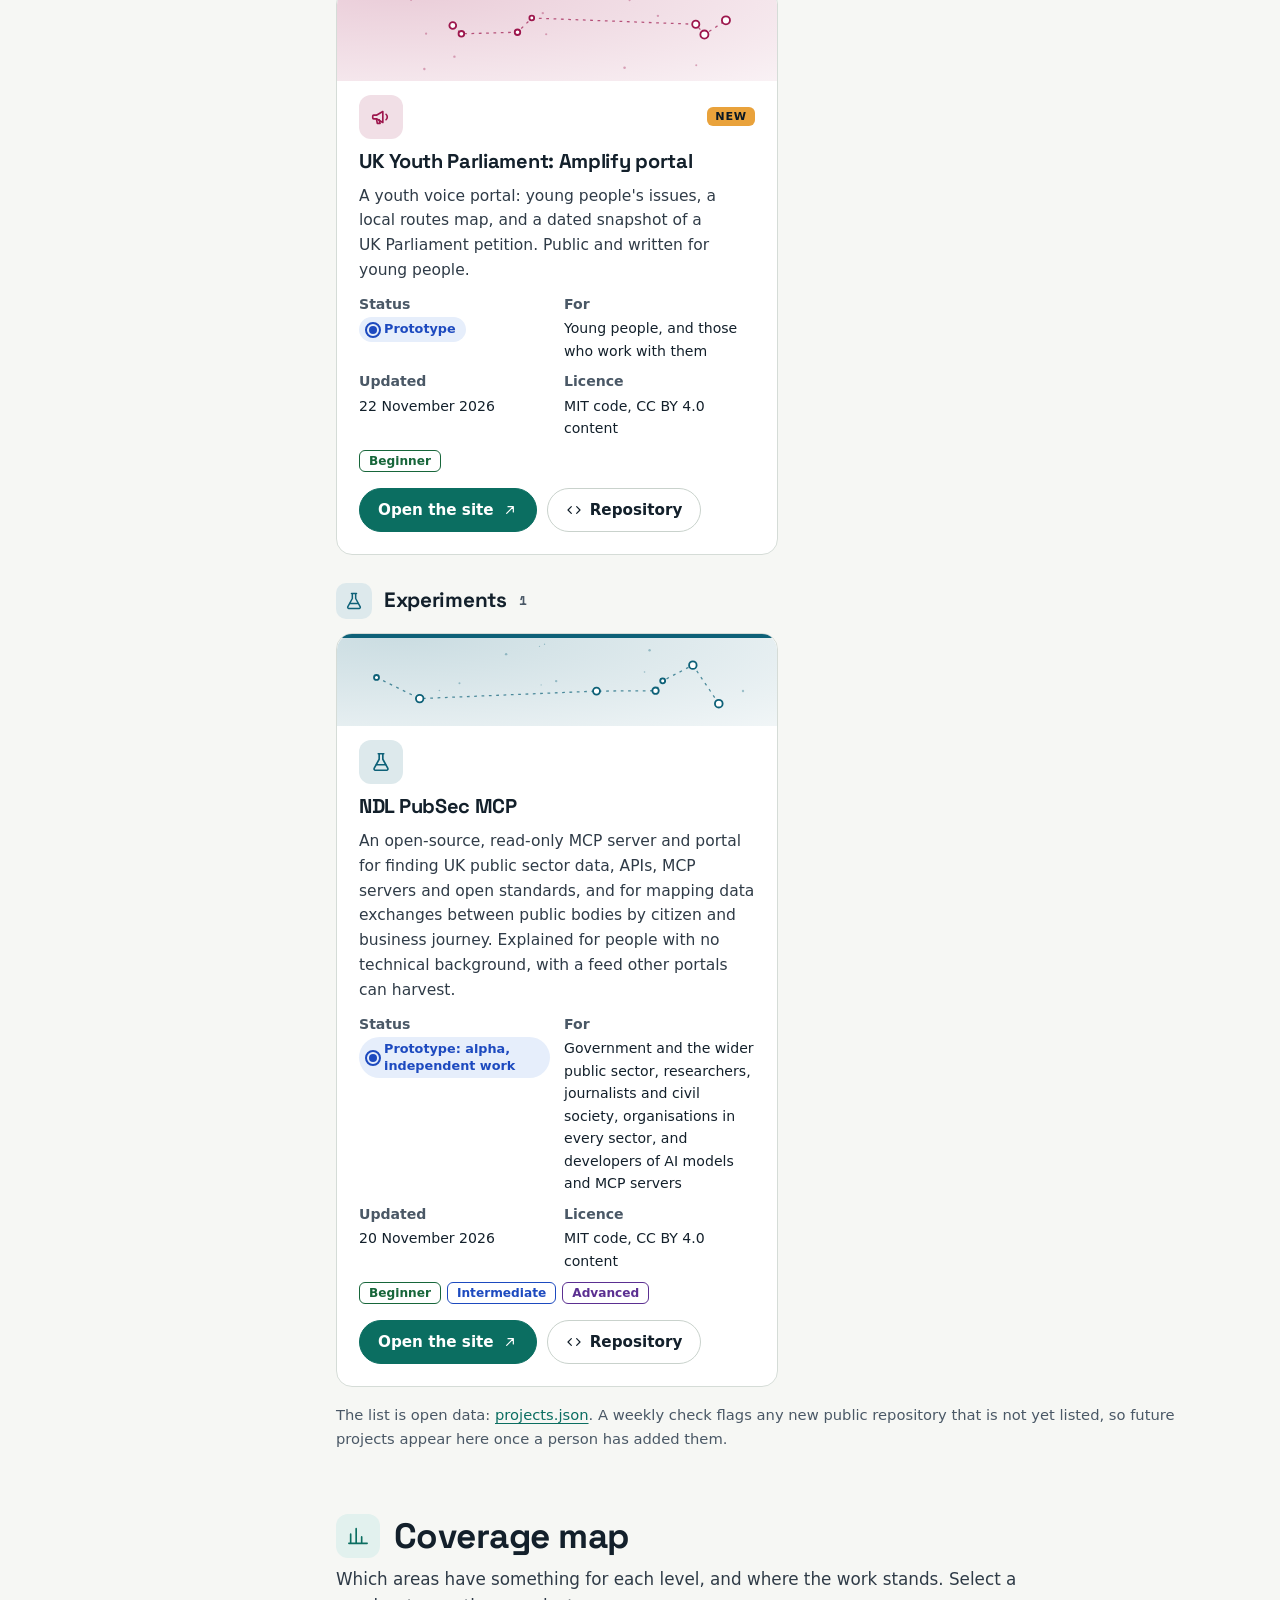
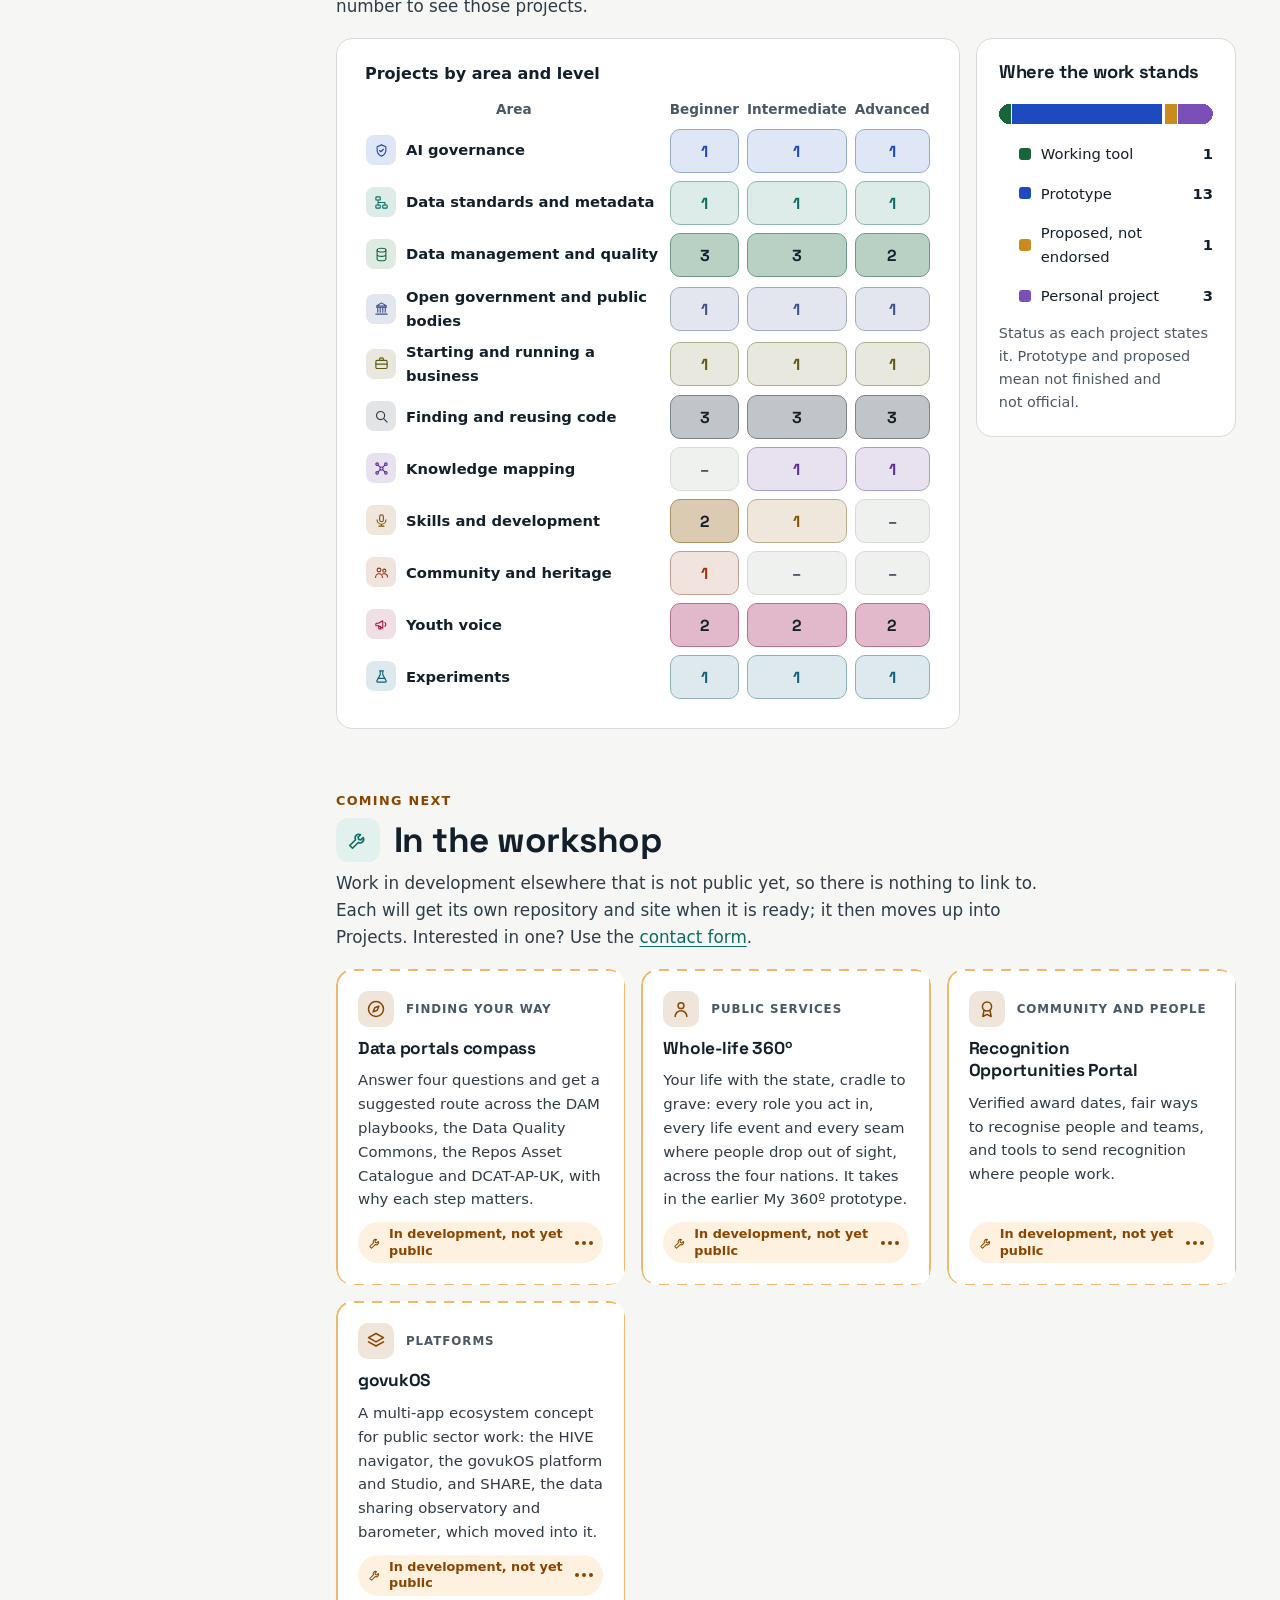
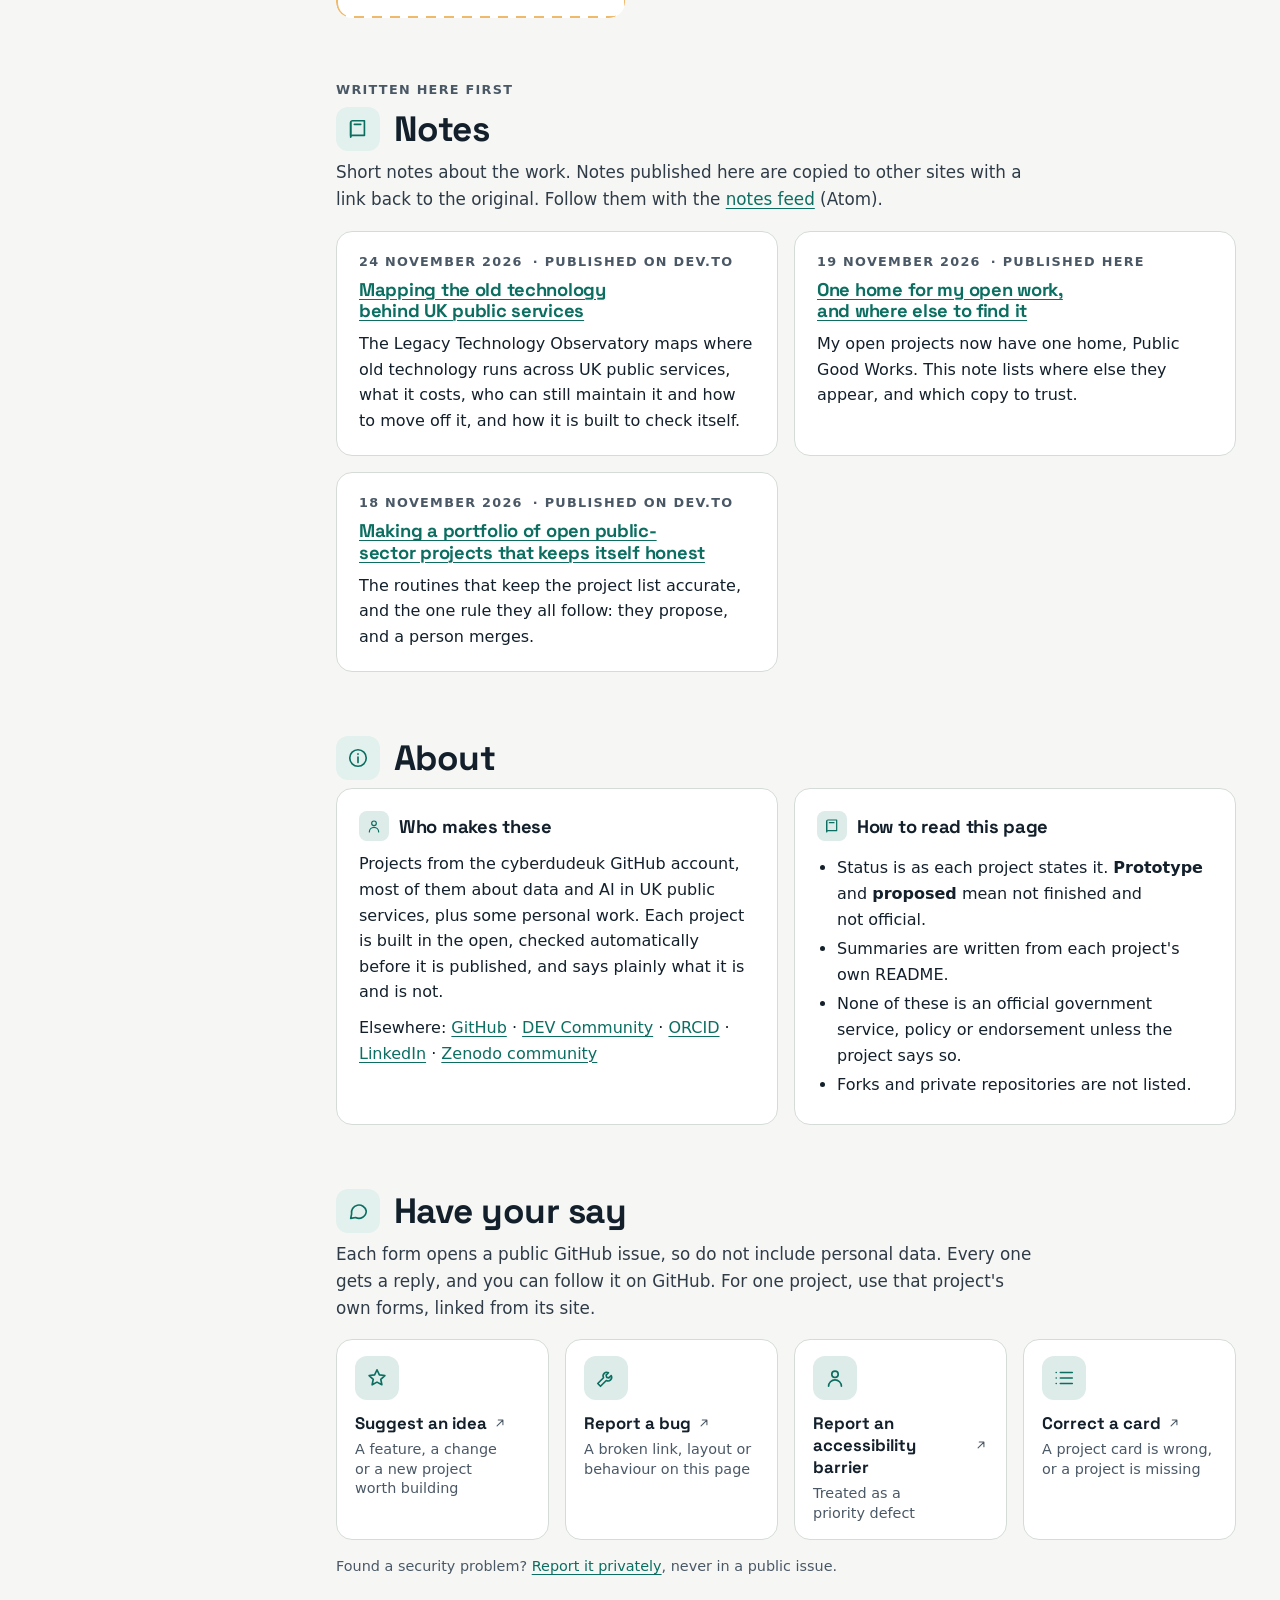
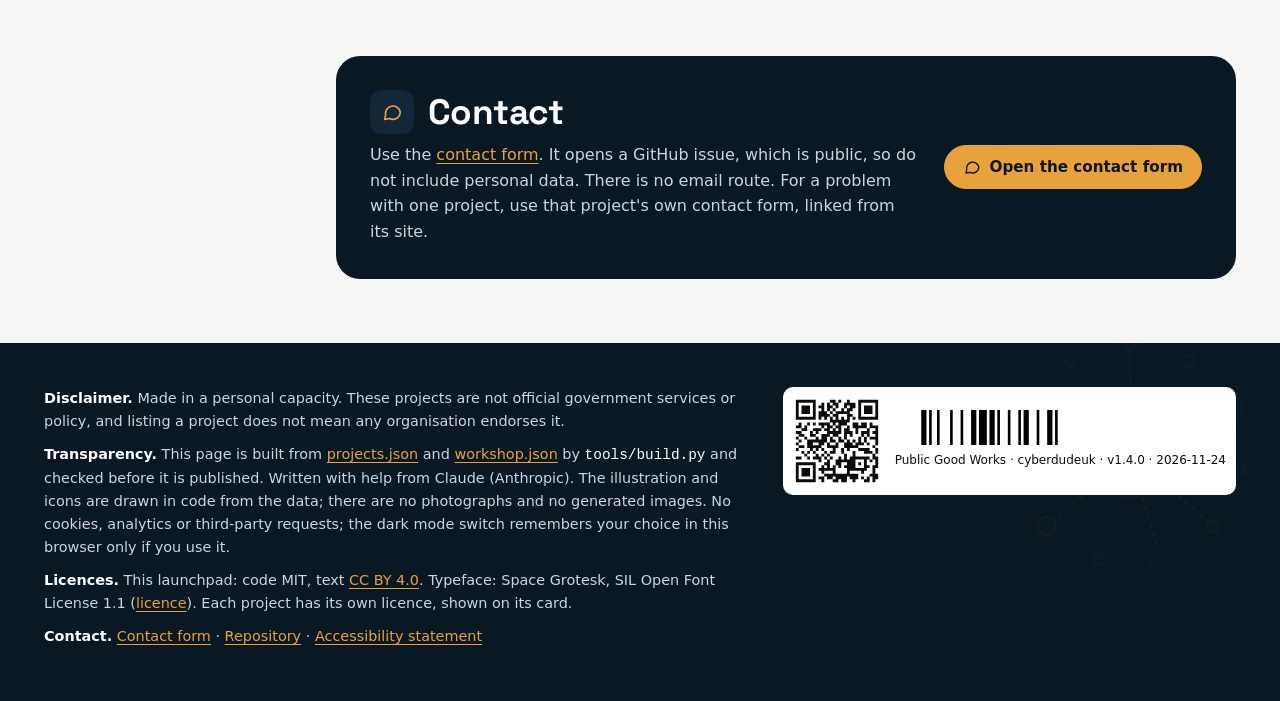
==== commit ec701ec9: "Add the Public Sector Tech Hub to the launchpad New project in Finding and reusing code, next to the" ====
--- a/index.html
+++ b/index.html
@@ -10,14 +10,14 @@
 <link rel="alternate" type="application/atom+xml" href="feed.xml" title="Public Good Works: notes">
 <meta property="og:type" content="website"><meta property="og:title" content="Public Good Works: open tools for public services"><meta property="og:url" content="https://cyberdudeuk.github.io/">
 <meta property="og:description" content="Open tools, standards and guidance for data and AI in UK public services.">
-<meta property="og:image" content="https://cyberdudeuk.github.io/og.jpg"><meta property="og:image:width" content="1200"><meta property="og:image:height" content="630"><meta property="og:image:alt" content="17 projects across 11 areas of work, drawn as a constellation">
+<meta property="og:image" content="https://cyberdudeuk.github.io/og.jpg"><meta property="og:image:width" content="1200"><meta property="og:image:height" content="630"><meta property="og:image:alt" content="18 projects across 11 areas of work, drawn as a constellation">
 <meta name="twitter:card" content="summary_large_image">
 <meta name="theme-color" content="#0a1824">
 <meta name="color-scheme" content="light dark">
 <link rel="icon" href="data:image/svg+xml,%3Csvg xmlns='http://www.w3.org/2000/svg' viewBox='0 0 32 32'%3E%3Crect width='32' height='32' rx='8' fill='%23e9a23b'/%3E%3Cpath d='M10 11L22 11L16 22Z' fill='none' stroke='%230a1824' stroke-width='2'/%3E%3Ccircle cx='10' cy='11' r='3' fill='%230a1824'/%3E%3Ccircle cx='22' cy='11' r='3' fill='%230a1824'/%3E%3Ccircle cx='16' cy='22' r='3' fill='%230a1824'/%3E%3C/svg%3E">
 <link rel="preload" href="fonts/space-grotesk-latin-wght.woff2" as="font" type="font/woff2" crossorigin>
 <link rel="stylesheet" href="styles.css?v=c8df21d7c6">
-<script type="application/ld+json">{"@context": "https://schema.org", "@type": "CollectionPage", "name": "Public Good Works", "creator": {"@type": "Person", "name": "cyberdudeuk", "sameAs": ["https://github.com/cyberdudeuk", "https://dev.to/cyberdudeuk", "https://orcid.org/0009-0000-5880-7219", "https://www.linkedin.com/in/emanuel", "https://zenodo.org/communities/public-good-works"]}, "url": "https://cyberdudeuk.github.io/", "dateModified": "2026-11-24", "inLanguage": "en-GB", "mainEntity": {"@type": "ItemList", "numberOfItems": 17, "itemListElement": [{"@type": "ListItem", "position": 1, "item": {"@type": "CreativeWork", "name": "AI Capability Governance and Implementation", "url": "https://cyberdudeuk.github.io/ai-capability-governance/", "codeRepository": "https://github.com/cyberdudeuk/ai-capability-governance", "abstract": "Guidance you can act on for governing AI and AI agents in public services: a six-level human review model, evidence and transparency record generators, an agent registry pattern and a weekly signals scan.", "genre": "AI governance"}}, {"@type": "ListItem", "position": 2, "item": {"@type": "CreativeWork", "name": "OpenGovernment UK", "url": "https://cyberdudeuk.github.io/opengovernment-uk/", "codeRepository": "https://github.com/cyberdudeuk/opengovernment-uk", "abstract": "One register of the UK state: every public body the official registers know about, who it answers to, who pays for it and who owns it, with each fact traced to the source it came from.", "genre": "Open government and public bodies"}}, {"@type": "ListItem", "position": 3, "item": {"@type": "CreativeWork", "name": "GitHub Repos Asset Catalogue", "url": "https://cyberdudeuk.github.io/github-repos-asset-catalogue/", "codeRepository": "https://github.com/cyberdudeuk/github-repos-asset-catalogue", "abstract": "Before you build it, look for it. Every UK public sector code project on GitHub in one place, explained in plain English, so you can find work that already exists and decide whether to reuse it.", "genre": "Finding and reusing code"}}, {"@type": "ListItem", "position": 4, "item": {"@type": "CreativeWork", "name": "Legacy Technology Observatory", "url": "https://cyberdudeuk.github.io/legacy-technology-observatory/", "codeRepository": "https://github.com/cyberdudeuk/legacy-technology-observatory", "abstract": "The old technology behind UK public services, from COBOL and mainframes to phone lines, emergency radio, devices and encryption: where it runs, what it costs, who can still maintain it, and how to move off it. Every figure links to its source.", "genre": "Finding and reusing code"}}, {"@type": "ListItem", "position": 5, "item": {"@type": "CreativeWork", "name": "Awards and Recognition Hub", "url": "https://cyberdudeuk.github.io/awards-and-recognition-hub/", "codeRepository": "https://github.com/cyberdudeuk/awards-and-recognition-hub", "abstract": "Verified award dates, fair ways to recognise people and teams, and tools to send recognition where people work. A calendar of deadlines and ceremonies for 14 award routes, a finder for which award fits which kind of work, and guidance on everyday recognition. It never submits anything: people always send. Formerly the Recognition Opportunities Portal.", "genre": "Skills and development"}}, {"@type": "ListItem", "position": 6, "item": {"@type": "CreativeWork", "name": "DCAT-AP-UK", "url": "https://cyberdudeuk.github.io/dcat-ap-uk/", "codeRepository": "https://github.com/cyberdudeuk/dcat-ap-uk", "abstract": "A proposed application profile for describing UK public sector datasets and data services, so they can be found, judged and shared across every catalogue. Under review; the endorsed model remains the cross-government metadata exchange model.", "genre": "Data standards and metadata"}}, {"@type": "ListItem", "position": 7, "item": {"@type": "CreativeWork", "name": "Public Sector Data Quality Commons", "url": "https://cyberdudeuk.github.io/dq-commons/", "codeRepository": "https://github.com/cyberdudeuk/dq-commons", "abstract": "A free, open hub and toolkit for data quality in the public sector: check data, find the frameworks and standards that apply, learn, use AI safely and share what works.", "genre": "Data management and quality"}}, {"@type": "ListItem", "position": 8, "item": {"@type": "CreativeWork", "name": "The Knowledge Web", "url": "https://cyberdudeuk.github.io/knowledge-web/dist/the-web.html", "codeRepository": "https://github.com/cyberdudeuk/knowledge-web", "abstract": "A navigable, ontology-backed map of a body of work on UK government data standards, governance and knowledge management, delivered as one self-contained file that works offline.", "genre": "Knowledge mapping"}}, {"@type": "ListItem", "position": 9, "item": {"@type": "CreativeWork", "name": "Plainspoken", "url": "https://cyberdudeuk.github.io/plainspoken/", "codeRepository": "https://github.com/cyberdudeuk/plainspoken", "abstract": "A phone-first speaking coach for anyone who speaks at work, with situations drawn from public sector settings: a daily 20-minute routine, event preparation, speak-and-score, role-play and a live cue card.", "genre": "Skills and development"}}, {"@type": "ListItem", "position": 10, "item": {"@type": "CreativeWork", "name": "Young Person 360º: before the label", "url": "https://cyberdudeuk.github.io/young-person-360/", "codeRepository": "https://github.com/cyberdudeuk/young-person-360", "abstract": "Every child and young person the state holds, loses or never sees, across the UK, from birth: who they are, how many there are, the records kept about them, and where the trail breaks. Every figure cites its source.", "genre": "Youth voice"}}, {"@type": "ListItem", "position": 11, "item": {"@type": "CreativeWork", "name": "Earning, learning and training", "url": "https://cyberdudeuk.github.io/earning-learning-training/", "codeRepository": "https://github.com/cyberdudeuk/earning-learning-training", "abstract": "For young people aged 16 to 24 who are not in work, learning or training, and everyone around them: what helps, what government is doing about it, and how to get into work, learning, training or your own business. Every claim cites its source.", "genre": "Youth voice"}}, {"@type": "ListItem", "position": 12, "item": {"@type": "CreativeWork", "name": "Data Asset Management capability playbooks", "url": "https://cyberdudeuk.github.io/dam-capability-playbooks/", "codeRepository": "https://github.com/cyberdudeuk/dam-capability-playbooks", "abstract": "Step-by-step guidance on data governance, data cataloguing and data quality for critical data assets in UK government, built around the data asset management policy.", "genre": "Data management and quality"}}, {"@type": "ListItem", "position": 13, "item": {"@type": "CreativeWork", "name": "DAM Policy Explorer", "url": "https://cyberdudeuk.github.io/dam-policy-explorer/", "codeRepository": "https://github.com/cyberdudeuk/dam-policy-explorer", "abstract": "A one-stop shop for the UK government Data Asset Management Policy, made for DAM Policy coordinators and usable by anyone: the policy in plain English, questions and answers, and the return step by step.", "genre": "Data management and quality"}}, {"@type": "ListItem", "position": 14, "item": {"@type": "CreativeWork", "name": "Starting a business in the UK", "url": "https://cyberdudeuk.github.io/start-a-business-uk/", "codeRepository": "https://github.com/cyberdudeuk/start-a-business-uk", "abstract": "Everything you have to do to start a business in the UK, in order: your plan, every step, public body and identifier, the rules your activity triggers, and the four nations, with every claim traced to its source.", "genre": "Starting and running a business"}}, {"@type": "ListItem", "position": 15, "item": {"@type": "CreativeWork", "name": "Black History and Heritage Hub", "url": "https://cyberdudeuk.github.io/black-mixed-heritage/", "codeRepository": "https://github.com/cyberdudeuk/black-mixed-heritage", "abstract": "A year-round hub celebrating Black and Black-Mixed history, heritage and cultures, Africa and the African diaspora. Launched as the BHM 2026 Hub for Black History Month 2026 in the UK; every figure links to its source.", "genre": "Community and heritage"}}, {"@type": "ListItem", "position": 16, "item": {"@type": "CreativeWork", "name": "UK Youth Parliament: Amplify portal", "url": "https://cyberdudeuk.github.io/uk-youth-parliament-amplify/", "codeRepository": "https://github.com/cyberdudeuk/uk-youth-parliament-amplify", "abstract": "A youth voice portal: young people's issues, a local routes map, and a dated snapshot of a UK Parliament petition. Public and written for young people.", "genre": "Youth voice"}}, {"@type": "ListItem", "position": 17, "item": {"@type": "CreativeWork", "name": "NDL PubSec MCP", "url": "https://cyberdudeuk.github.io/ndl-pubsec-mcp/", "codeRepository": "https://github.com/cyberdudeuk/ndl-pubsec-mcp", "abstract": "An open-source, read-only MCP server and portal for finding UK public sector data, APIs, MCP servers and open standards, and for mapping data exchanges between public bodies by citizen and business journey. Explained for people with no technical background, with a feed other portals can harvest.", "genre": "Experiments"}}]}}</script>
+<script type="application/ld+json">{"@context": "https://schema.org", "@type": "CollectionPage", "name": "Public Good Works", "creator": {"@type": "Person", "name": "cyberdudeuk", "sameAs": ["https://github.com/cyberdudeuk", "https://dev.to/cyberdudeuk", "https://orcid.org/0009-0000-5880-7219", "https://www.linkedin.com/in/emanuel", "https://zenodo.org/communities/public-good-works"]}, "url": "https://cyberdudeuk.github.io/", "dateModified": "2026-11-24", "inLanguage": "en-GB", "mainEntity": {"@type": "ItemList", "numberOfItems": 18, "itemListElement": [{"@type": "ListItem", "position": 1, "item": {"@type": "CreativeWork", "name": "AI Capability Governance and Implementation", "url": "https://cyberdudeuk.github.io/ai-capability-governance/", "codeRepository": "https://github.com/cyberdudeuk/ai-capability-governance", "abstract": "Guidance you can act on for governing AI and AI agents in public services: a six-level human review model, evidence and transparency record generators, an agent registry pattern and a weekly signals scan.", "genre": "AI governance"}}, {"@type": "ListItem", "position": 2, "item": {"@type": "CreativeWork", "name": "OpenGovernment UK", "url": "https://cyberdudeuk.github.io/opengovernment-uk/", "codeRepository": "https://github.com/cyberdudeuk/opengovernment-uk", "abstract": "One register of the UK state: every public body the official registers know about, who it answers to, who pays for it and who owns it, with each fact traced to the source it came from.", "genre": "Open government and public bodies"}}, {"@type": "ListItem", "position": 3, "item": {"@type": "CreativeWork", "name": "GitHub Repos Asset Catalogue", "url": "https://cyberdudeuk.github.io/github-repos-asset-catalogue/", "codeRepository": "https://github.com/cyberdudeuk/github-repos-asset-catalogue", "abstract": "Before you build it, look for it. Every UK public sector code project on GitHub in one place, explained in plain English, so you can find work that already exists and decide whether to reuse it.", "genre": "Finding and reusing code"}}, {"@type": "ListItem", "position": 4, "item": {"@type": "CreativeWork", "name": "Legacy Technology Observatory", "url": "https://cyberdudeuk.github.io/legacy-technology-observatory/", "codeRepository": "https://github.com/cyberdudeuk/legacy-technology-observatory", "abstract": "The old technology behind UK public services, from COBOL and mainframes to phone lines, emergency radio, devices and encryption: where it runs, what it costs, who can still maintain it, and how to move off it. Every figure links to its source.", "genre": "Finding and reusing code"}}, {"@type": "ListItem", "position": 5, "item": {"@type": "CreativeWork", "name": "Public Sector Tech Hub", "url": "https://cyberdudeuk.github.io/pubsec-tech-hub/", "codeRepository": "https://github.com/cyberdudeuk/pubsec-tech-hub", "abstract": "What UK public bodies make, run and deploy that you can adopt: an open app store of platforms, products and components, harvested weekly from publiccode.yml, with licence, code, live service and a source for every fact. No ratings or reviews.", "genre": "Finding and reusing code"}}, {"@type": "ListItem", "position": 6, "item": {"@type": "CreativeWork", "name": "Awards and Recognition Hub", "url": "https://cyberdudeuk.github.io/awards-and-recognition-hub/", "codeRepository": "https://github.com/cyberdudeuk/awards-and-recognition-hub", "abstract": "Verified award dates, fair ways to recognise people and teams, and tools to send recognition where people work. A calendar of deadlines and ceremonies for 14 award routes, a finder for which award fits which kind of work, and guidance on everyday recognition. It never submits anything: people always send. Formerly the Recognition Opportunities Portal.", "genre": "Skills and development"}}, {"@type": "ListItem", "position": 7, "item": {"@type": "CreativeWork", "name": "DCAT-AP-UK", "url": "https://cyberdudeuk.github.io/dcat-ap-uk/", "codeRepository": "https://github.com/cyberdudeuk/dcat-ap-uk", "abstract": "A proposed application profile for describing UK public sector datasets and data services, so they can be found, judged and shared across every catalogue. Under review; the endorsed model remains the cross-government metadata exchange model.", "genre": "Data standards and metadata"}}, {"@type": "ListItem", "position": 8, "item": {"@type": "CreativeWork", "name": "Public Sector Data Quality Commons", "url": "https://cyberdudeuk.github.io/dq-commons/", "codeRepository": "https://github.com/cyberdudeuk/dq-commons", "abstract": "A free, open hub and toolkit for data quality in the public sector: check data, find the frameworks and standards that apply, learn, use AI safely and share what works.", "genre": "Data management and quality"}}, {"@type": "ListItem", "position": 9, "item": {"@type": "CreativeWork", "name": "The Knowledge Web", "url": "https://cyberdudeuk.github.io/knowledge-web/dist/the-web.html", "codeRepository": "https://github.com/cyberdudeuk/knowledge-web", "abstract": "A navigable, ontology-backed map of a body of work on UK government data standards, governance and knowledge management, delivered as one self-contained file that works offline.", "genre": "Knowledge mapping"}}, {"@type": "ListItem", "position": 10, "item": {"@type": "CreativeWork", "name": "Plainspoken", "url": "https://cyberdudeuk.github.io/plainspoken/", "codeRepository": "https://github.com/cyberdudeuk/plainspoken", "abstract": "A phone-first speaking coach for anyone who speaks at work, with situations drawn from public sector settings: a daily 20-minute routine, event preparation, speak-and-score, role-play and a live cue card.", "genre": "Skills and development"}}, {"@type": "ListItem", "position": 11, "item": {"@type": "CreativeWork", "name": "Young Person 360º: before the label", "url": "https://cyberdudeuk.github.io/young-person-360/", "codeRepository": "https://github.com/cyberdudeuk/young-person-360", "abstract": "Every child and young person the state holds, loses or never sees, across the UK, from birth: who they are, how many there are, the records kept about them, and where the trail breaks. Every figure cites its source.", "genre": "Youth voice"}}, {"@type": "ListItem", "position": 12, "item": {"@type": "CreativeWork", "name": "Earning, learning and training", "url": "https://cyberdudeuk.github.io/earning-learning-training/", "codeRepository": "https://github.com/cyberdudeuk/earning-learning-training", "abstract": "For young people aged 16 to 24 who are not in work, learning or training, and everyone around them: what helps, what government is doing about it, and how to get into work, learning, training or your own business. Every claim cites its source.", "genre": "Youth voice"}}, {"@type": "ListItem", "position": 13, "item": {"@type": "CreativeWork", "name": "Data Asset Management capability playbooks", "url": "https://cyberdudeuk.github.io/dam-capability-playbooks/", "codeRepository": "https://github.com/cyberdudeuk/dam-capability-playbooks", "abstract": "Step-by-step guidance on data governance, data cataloguing and data quality for critical data assets in UK government, built around the data asset management policy.", "genre": "Data management and quality"}}, {"@type": "ListItem", "position": 14, "item": {"@type": "CreativeWork", "name": "DAM Policy Explorer", "url": "https://cyberdudeuk.github.io/dam-policy-explorer/", "codeRepository": "https://github.com/cyberdudeuk/dam-policy-explorer", "abstract": "A one-stop shop for the UK government Data Asset Management Policy, made for DAM Policy coordinators and usable by anyone: the policy in plain English, questions and answers, and the return step by step.", "genre": "Data management and quality"}}, {"@type": "ListItem", "position": 15, "item": {"@type": "CreativeWork", "name": "Starting a business in the UK", "url": "https://cyberdudeuk.github.io/start-a-business-uk/", "codeRepository": "https://github.com/cyberdudeuk/start-a-business-uk", "abstract": "Everything you have to do to start a business in the UK, in order: your plan, every step, public body and identifier, the rules your activity triggers, and the four nations, with every claim traced to its source.", "genre": "Starting and running a business"}}, {"@type": "ListItem", "position": 16, "item": {"@type": "CreativeWork", "name": "Black History and Heritage Hub", "url": "https://cyberdudeuk.github.io/black-mixed-heritage/", "codeRepository": "https://github.com/cyberdudeuk/black-mixed-heritage", "abstract": "A year-round hub celebrating Black and Black-Mixed history, heritage and cultures, Africa and the African diaspora. Launched as the BHM 2026 Hub for Black History Month 2026 in the UK; every figure links to its source.", "genre": "Community and heritage"}}, {"@type": "ListItem", "position": 17, "item": {"@type": "CreativeWork", "name": "UK Youth Parliament: Amplify portal", "url": "https://cyberdudeuk.github.io/uk-youth-parliament-amplify/", "codeRepository": "https://github.com/cyberdudeuk/uk-youth-parliament-amplify", "abstract": "A youth voice portal: young people's issues, a local routes map, and a dated snapshot of a UK Parliament petition. Public and written for young people.", "genre": "Youth voice"}}, {"@type": "ListItem", "position": 18, "item": {"@type": "CreativeWork", "name": "NDL PubSec MCP", "url": "https://cyberdudeuk.github.io/ndl-pubsec-mcp/", "codeRepository": "https://github.com/cyberdudeuk/ndl-pubsec-mcp", "abstract": "An open-source, read-only MCP server and portal for finding UK public sector data, APIs, MCP servers and open standards, and for mapping data exchanges between public bodies by citizen and business journey. Explained for people with no technical background, with a feed other portals can harvest.", "genre": "Experiments"}}]}}</script>
 <script>/* Old links to the Public AI Utility Toolkit (which lived here until November 2026) go to its new address. */
 (function(){var h=(location.hash||'').slice(1);var old=["start-here", "knowledge", "toolkit", "tools", "assurance", "catalogue", "ucd", "practice", "resources", "signals", "transparency", "roadmap", "glossary", "contact", "tool-triage", "tool-evidence", "tool-deia", "tool-atrs", "tool-pqc", "tool-plain"];if(old.indexOf(h)>-1){location.replace('https://cyberdudeuk.github.io/ai-capability-governance/#'+h);}})();
 /* A theme chosen with the switch is applied before the page paints. Nothing is stored unless you use the switch. */
@@ -43,8 +43,8 @@
    <p class="lede">Every project I build, in one place: standards, playbooks, working tools and personal public-good projects. Each lives in its own repository with its own site, built in the open and checked before it is published.</p>
    <div class="actions"><a class="btn btn-amber" href="#projects">Browse all projects<svg class="ico" width="18" height="18" viewBox="0 0 24 24" fill="none" stroke="currentColor" stroke-width="1.8" stroke-linecap="round" stroke-linejoin="round" aria-hidden="true" focusable="false"><path d="M5 12h14M13 6l6 6-6 6"/></svg></a><a class="btn btn-ghost" href="#ways-in">Not sure where to start?</a></div>
    <div class="stats">
-    <div class="s1"><span class="num" data-count="17">17</span><span class="lbl">public projects</span></div>
-    <div class="s2"><span class="num" data-count="17">17</span><span class="lbl">with a live site</span></div>
+    <div class="s1"><span class="num" data-count="18">18</span><span class="lbl">public projects</span></div>
+    <div class="s2"><span class="num" data-count="18">18</span><span class="lbl">with a live site</span></div>
     <div class="s3"><span class="num" data-count="11">11</span><span class="lbl">areas of work</span></div>
     <div class="s4"><span class="num" data-count="4">4</span><span class="lbl">in the workshop</span></div>
    </div>
@@ -52,8 +52,8 @@
   <figure class="hero-art"><svg class="constellation" viewBox="0 0 640 460" role="group" aria-label="Areas of work: choose one to open its project">
 <circle cx="320" cy="230" r="212" class="orbit"/><circle cx="320" cy="230" r="168" class="ring"/><circle cx="320" cy="230" r="100" class="orbit"/>
 <g class="spokes"><line x1="320" y1="230" x2="320.0" y2="62.0"/><line x1="320" y1="230" x2="410.8" y2="88.7"/><line x1="320" y1="230" x2="472.8" y2="160.2"/><line x1="320" y1="230" x2="486.3" y2="253.9"/><line x1="320" y1="230" x2="447.0" y2="340.0"/><line x1="320" y1="230" x2="367.3" y2="391.2"/><line x1="320" y1="230" x2="272.7" y2="391.2"/><line x1="320" y1="230" x2="193.0" y2="340.0"/><line x1="320" y1="230" x2="153.7" y2="253.9"/><line x1="320" y1="230" x2="167.2" y2="160.2"/><line x1="320" y1="230" x2="229.2" y2="88.7"/></g><g class="links"><path d="M320.0 62.0 Q370.9 56.8 410.8 88.7"/><path d="M410.8 88.7 Q456.4 111.8 472.8 160.2"/><path d="M472.8 160.2 Q498.7 204.3 486.3 253.9"/><path d="M486.3 253.9 Q484.2 305.0 447.0 340.0"/><path d="M447.0 340.0 Q417.6 381.9 367.3 391.2"/><path d="M367.3 391.2 Q320.0 410.5 272.7 391.2"/><path d="M272.7 391.2 Q222.4 381.9 193.0 340.0"/><path d="M193.0 340.0 Q155.8 305.0 153.7 253.9"/><path d="M153.7 253.9 Q141.3 204.3 167.2 160.2"/><path d="M167.2 160.2 Q183.6 111.8 229.2 88.7"/><path d="M229.2 88.7 Q269.1 56.8 320.0 62.0"/></g><g class="flows"><line x1="320" y1="230" x2="320.0" y2="62.0"/><line x1="320" y1="230" x2="472.8" y2="160.2"/><line x1="320" y1="230" x2="486.3" y2="253.9"/><line x1="320" y1="230" x2="447.0" y2="340.0"/><line x1="320" y1="230" x2="367.3" y2="391.2"/><line x1="320" y1="230" x2="193.0" y2="340.0"/><line x1="320" y1="230" x2="167.2" y2="160.2"/></g>
-<g class="node c-ai" style="animation-delay:0.0s"><a href="https://cyberdudeuk.github.io/ai-capability-governance/" aria-label="AI governance: open AI Capability Governance and Implementation"><circle cx="320.0" cy="62.0" r="9" class="n"/><text x="320.0" y="29.0" text-anchor="middle"><tspan x="320.0" dy="0">AI governance</tspan></text></a></g><g class="node c-standards" style="animation-delay:0.4s"><a href="https://cyberdudeuk.github.io/dcat-ap-uk/" aria-label="Standards (Data standards and metadata): open DCAT-AP-UK"><circle cx="410.8" cy="88.7" r="9" class="n"/><text x="429.8" y="61.2" text-anchor="start"><tspan x="429.8" dy="0">Standards</tspan></text></a></g><g class="node c-data" style="animation-delay:0.8s"><a href="#cat-data" aria-label="Data quality (Data management and quality): 3 projects"><circle cx="472.8" cy="160.2" r="19" class="n"/><text x="513.8" y="145.5" text-anchor="start"><tspan x="513.8" dy="0">Data quality</tspan></text></a></g><g class="node c-government" style="animation-delay:1.2s"><a href="https://cyberdudeuk.github.io/opengovernment-uk/" aria-label="Open government (Open government and public bodies): open OpenGovernment UK"><circle cx="486.3" cy="253.9" r="9" class="n"/><text x="520.9" y="255.9" text-anchor="start"><tspan x="520.9" dy="0">Open</tspan> <tspan x="520.9" dy="14">government</tspan></text></a></g><g class="node c-business" style="animation-delay:1.6s"><a href="https://cyberdudeuk.github.io/start-a-business-uk/" aria-label="Business (Starting and running a business): open Starting a business in the UK"><circle cx="447.0" cy="340.0" r="9" class="n"/><text x="473.4" y="372.9" text-anchor="start"><tspan x="473.4" dy="0">Business</tspan></text></a></g><g class="node c-reuse" style="animation-delay:2.0s"><a href="#cat-reuse" aria-label="Code reuse (Finding and reusing code): 2 projects"><circle cx="367.3" cy="391.2" r="14" class="n"/><text x="378.6" y="439.6" text-anchor="middle"><tspan x="378.6" dy="0">Code reuse</tspan></text></a></g><g class="node c-knowledge" style="animation-delay:2.4s"><a href="https://cyberdudeuk.github.io/knowledge-web/dist/the-web.html" aria-label="Knowledge (Knowledge mapping): open The Knowledge Web"><circle cx="272.7" cy="391.2" r="9" class="n"/><text x="262.8" y="434.8" text-anchor="middle"><tspan x="262.8" dy="0">Knowledge</tspan></text></a></g><g class="node c-skills" style="animation-delay:2.8s"><a href="#cat-skills" aria-label="Skills (Skills and development): 2 projects"><circle cx="193.0" cy="340.0" r="14" class="n"/><text x="162.8" y="376.2" text-anchor="end"><tspan x="162.8" dy="0">Skills</tspan></text></a></g><g class="node c-community" style="animation-delay:3.2s"><a href="https://cyberdudeuk.github.io/black-mixed-heritage/" aria-label="Heritage (Community and heritage): open Black History and Heritage Hub"><circle cx="153.7" cy="253.9" r="9" class="n"/><text x="119.1" y="262.9" text-anchor="end"><tspan x="119.1" dy="0">Heritage</tspan></text></a></g><g class="node c-youth" style="animation-delay:3.6s"><a href="#cat-youth" aria-label="Youth voice: 3 projects"><circle cx="167.2" cy="160.2" r="19" class="n"/><text x="126.2" y="145.5" text-anchor="end"><tspan x="126.2" dy="0">Youth voice</tspan></text></a></g><g class="node c-experiments" style="animation-delay:4.0s"><a href="https://cyberdudeuk.github.io/ndl-pubsec-mcp/" aria-label="Experiments: open NDL PubSec MCP"><circle cx="229.2" cy="88.7" r="9" class="n"/><text x="210.2" y="61.2" text-anchor="end"><tspan x="210.2" dy="0">Experiments</tspan></text></a></g>
-<circle cx="320" cy="230" r="66" class="halo"/><a href="#projects" aria-label="17 projects: see them all"><circle cx="320" cy="230" r="54" class="core"/><text x="320" y="234" text-anchor="middle" class="core-n">17</text> <text x="320" y="254" text-anchor="middle" class="core-l">projects</text></a>
+<g class="node c-ai" style="animation-delay:0.0s"><a href="https://cyberdudeuk.github.io/ai-capability-governance/" aria-label="AI governance: open AI Capability Governance and Implementation"><circle cx="320.0" cy="62.0" r="9" class="n"/><text x="320.0" y="29.0" text-anchor="middle"><tspan x="320.0" dy="0">AI governance</tspan></text></a></g><g class="node c-standards" style="animation-delay:0.4s"><a href="https://cyberdudeuk.github.io/dcat-ap-uk/" aria-label="Standards (Data standards and metadata): open DCAT-AP-UK"><circle cx="410.8" cy="88.7" r="9" class="n"/><text x="429.8" y="61.2" text-anchor="start"><tspan x="429.8" dy="0">Standards</tspan></text></a></g><g class="node c-data" style="animation-delay:0.8s"><a href="#cat-data" aria-label="Data quality (Data management and quality): 3 projects"><circle cx="472.8" cy="160.2" r="19" class="n"/><text x="513.8" y="145.5" text-anchor="start"><tspan x="513.8" dy="0">Data quality</tspan></text></a></g><g class="node c-government" style="animation-delay:1.2s"><a href="https://cyberdudeuk.github.io/opengovernment-uk/" aria-label="Open government (Open government and public bodies): open OpenGovernment UK"><circle cx="486.3" cy="253.9" r="9" class="n"/><text x="520.9" y="255.9" text-anchor="start"><tspan x="520.9" dy="0">Open</tspan> <tspan x="520.9" dy="14">government</tspan></text></a></g><g class="node c-business" style="animation-delay:1.6s"><a href="https://cyberdudeuk.github.io/start-a-business-uk/" aria-label="Business (Starting and running a business): open Starting a business in the UK"><circle cx="447.0" cy="340.0" r="9" class="n"/><text x="473.4" y="372.9" text-anchor="start"><tspan x="473.4" dy="0">Business</tspan></text></a></g><g class="node c-reuse" style="animation-delay:2.0s"><a href="#cat-reuse" aria-label="Code reuse (Finding and reusing code): 3 projects"><circle cx="367.3" cy="391.2" r="19" class="n"/><text x="380.0" y="444.4" text-anchor="middle"><tspan x="380.0" dy="0">Code reuse</tspan></text></a></g><g class="node c-knowledge" style="animation-delay:2.4s"><a href="https://cyberdudeuk.github.io/knowledge-web/dist/the-web.html" aria-label="Knowledge (Knowledge mapping): open The Knowledge Web"><circle cx="272.7" cy="391.2" r="9" class="n"/><text x="262.8" y="434.8" text-anchor="middle"><tspan x="262.8" dy="0">Knowledge</tspan></text></a></g><g class="node c-skills" style="animation-delay:2.8s"><a href="#cat-skills" aria-label="Skills (Skills and development): 2 projects"><circle cx="193.0" cy="340.0" r="14" class="n"/><text x="162.8" y="376.2" text-anchor="end"><tspan x="162.8" dy="0">Skills</tspan></text></a></g><g class="node c-community" style="animation-delay:3.2s"><a href="https://cyberdudeuk.github.io/black-mixed-heritage/" aria-label="Heritage (Community and heritage): open Black History and Heritage Hub"><circle cx="153.7" cy="253.9" r="9" class="n"/><text x="119.1" y="262.9" text-anchor="end"><tspan x="119.1" dy="0">Heritage</tspan></text></a></g><g class="node c-youth" style="animation-delay:3.6s"><a href="#cat-youth" aria-label="Youth voice: 3 projects"><circle cx="167.2" cy="160.2" r="19" class="n"/><text x="126.2" y="145.5" text-anchor="end"><tspan x="126.2" dy="0">Youth voice</tspan></text></a></g><g class="node c-experiments" style="animation-delay:4.0s"><a href="https://cyberdudeuk.github.io/ndl-pubsec-mcp/" aria-label="Experiments: open NDL PubSec MCP"><circle cx="229.2" cy="88.7" r="9" class="n"/><text x="210.2" y="61.2" text-anchor="end"><tspan x="210.2" dy="0">Experiments</tspan></text></a></g>
+<circle cx="320" cy="230" r="66" class="halo"/><a href="#projects" aria-label="18 projects: see them all"><circle cx="320" cy="230" r="54" class="core"/><text x="320" y="234" text-anchor="middle" class="core-n">18</text> <text x="320" y="254" text-anchor="middle" class="core-l">projects</text></a>
 </svg>
    <figcaption>Each node is an area of work, sized by its number of projects: select one to open its project, or its section when it has several. Amber lines lead to areas with something new. Drawn from the data.</figcaption></figure>
  </div>
@@ -65,11 +65,11 @@
   <button type="button" class="toggle js-only" id="drawerToggle" role="switch" aria-checked="true" aria-controls="drawer"><span class="track" aria-hidden="true"><span class="knob"></span></span><span>Category menu: <span id="drawerState">shown</span></span></button>
   <div class="drawer" id="drawer">
    <p class="drawer-h">Areas of work</p>
-   <ul><li><a href="#cat-ai" class="c-ai" data-filter-cat="ai"><span class="tile sm" aria-hidden="true"><svg class="ico" width="16" height="16" viewBox="0 0 24 24" fill="none" stroke="currentColor" stroke-width="1.8" stroke-linecap="round" stroke-linejoin="round" aria-hidden="true" focusable="false"><path d="M12 3l7 3v5c0 4.5-3 8-7 10-4-2-7-5.5-7-10V6z"/><path d="M9 12l2 2 4-4"/></svg></span><span>AI governance</span><span class=flag>New</span><span class="count" aria-label="1 projects">1</span></a></li><li><a href="#cat-standards" class="c-standards" data-filter-cat="standards"><span class="tile sm" aria-hidden="true"><svg class="ico" width="16" height="16" viewBox="0 0 24 24" fill="none" stroke="currentColor" stroke-width="1.8" stroke-linecap="round" stroke-linejoin="round" aria-hidden="true" focusable="false"><rect x="3" y="3" width="7" height="5" rx="1"/><rect x="14" y="16" width="7" height="5" rx="1"/><rect x="3" y="16" width="7" height="5" rx="1"/><path d="M6.5 8v8M6.5 12h11v4"/></svg></span><span>Data standards and metadata</span><span class="count" aria-label="1 projects">1</span></a></li><li><a href="#cat-data" class="c-data" data-filter-cat="data"><span class="tile sm" aria-hidden="true"><svg class="ico" width="16" height="16" viewBox="0 0 24 24" fill="none" stroke="currentColor" stroke-width="1.8" stroke-linecap="round" stroke-linejoin="round" aria-hidden="true" focusable="false"><ellipse cx="12" cy="5" rx="7" ry="3"/><path d="M5 5v14c0 1.7 3.1 3 7 3s7-1.3 7-3V5M5 12c0 1.7 3.1 3 7 3s7-1.3 7-3"/></svg></span><span>Data management and quality</span><span class=flag>New</span><span class="count" aria-label="3 projects">3</span></a></li><li><a href="#cat-government" class="c-government" data-filter-cat="government"><span class="tile sm" aria-hidden="true"><svg class="ico" width="16" height="16" viewBox="0 0 24 24" fill="none" stroke="currentColor" stroke-width="1.8" stroke-linecap="round" stroke-linejoin="round" aria-hidden="true" focusable="false"><path d="M3 21h18M4 10h16M12 3l8 5H4z"/><path d="M6 10v8M10 10v8M14 10v8M18 10v8"/></svg></span><span>Open government and public bodies</span><span class=flag>New</span><span class="count" aria-label="1 projects">1</span></a></li><li><a href="#cat-business" class="c-business" data-filter-cat="business"><span class="tile sm" aria-hidden="true"><svg class="ico" width="16" height="16" viewBox="0 0 24 24" fill="none" stroke="currentColor" stroke-width="1.8" stroke-linecap="round" stroke-linejoin="round" aria-hidden="true" focusable="false"><rect x="3" y="7" width="18" height="13" rx="2"/><path d="M9 7V5a2 2 0 0 1 2-2h2a2 2 0 0 1 2 2v2M3 13h18"/></svg></span><span>Starting and running a business</span><span class=flag>New</span><span class="count" aria-label="1 projects">1</span></a></li><li><a href="#cat-reuse" class="c-reuse" data-filter-cat="reuse"><span class="tile sm" aria-hidden="true"><svg class="ico" width="16" height="16" viewBox="0 0 24 24" fill="none" stroke="currentColor" stroke-width="1.8" stroke-linecap="round" stroke-linejoin="round" aria-hidden="true" focusable="false"><circle cx="10.5" cy="10.5" r="6.5"/><path d="M15.5 15.5L21 21"/></svg></span><span>Finding and reusing code</span><span class=flag>New</span><span class="count" aria-label="2 projects">2</span></a></li><li><a href="#cat-knowledge" class="c-knowledge" data-filter-cat="knowledge"><span class="tile sm" aria-hidden="true"><svg class="ico" width="16" height="16" viewBox="0 0 24 24" fill="none" stroke="currentColor" stroke-width="1.8" stroke-linecap="round" stroke-linejoin="round" aria-hidden="true" focusable="false"><circle cx="12" cy="12" r="2.5"/><circle cx="5" cy="5" r="2"/><circle cx="19" cy="5" r="2"/><circle cx="5" cy="19" r="2"/><circle cx="19" cy="19" r="2"/><path d="M6.5 6.5l3.7 3.7M17.5 6.5l-3.7 3.7M6.5 17.5l3.7-3.7M17.5 17.5l-3.7-3.7"/></svg></span><span>Knowledge mapping</span><span class="count" aria-label="1 projects">1</span></a></li><li><a href="#cat-skills" class="c-skills" data-filter-cat="skills"><span class="tile sm" aria-hidden="true"><svg class="ico" width="16" height="16" viewBox="0 0 24 24" fill="none" stroke="currentColor" stroke-width="1.8" stroke-linecap="round" stroke-linejoin="round" aria-hidden="true" focusable="false"><rect x="9" y="3" width="6" height="11" rx="3"/><path d="M5 11a7 7 0 0 0 14 0M12 18v3M8 21h8"/></svg></span><span>Skills and development</span><span class=flag>New</span><span class="count" aria-label="2 projects">2</span></a></li><li><a href="#cat-community" class="c-community" data-filter-cat="community"><span class="tile sm" aria-hidden="true"><svg class="ico" width="16" height="16" viewBox="0 0 24 24" fill="none" stroke="currentColor" stroke-width="1.8" stroke-linecap="round" stroke-linejoin="round" aria-hidden="true" focusable="false"><circle cx="8" cy="8" r="3"/><circle cx="16.5" cy="9" r="2.5"/><path d="M2.5 20c0-3.3 2.5-6 5.5-6s5.5 2.7 5.5 6M13.5 14.5c.9-.4 1.9-.5 3-.5 2.8 0 5 2.2 5 5"/></svg></span><span>Community and heritage</span><span class="count" aria-label="1 projects">1</span></a></li><li><a href="#cat-youth" class="c-youth" data-filter-cat="youth"><span class="tile sm" aria-hidden="true"><svg class="ico" width="16" height="16" viewBox="0 0 24 24" fill="none" stroke="currentColor" stroke-width="1.8" stroke-linecap="round" stroke-linejoin="round" aria-hidden="true" focusable="false"><path d="M3 11v2a1 1 0 0 0 1 1h3l7 4V6L7 10H4a1 1 0 0 0-1 1z"/><path d="M17.5 9a4 4 0 0 1 0 6M7 14l1 5h3l-1-4"/></svg></span><span>Youth voice</span><span class=flag>New</span><span class="count" aria-label="3 projects">3</span></a></li><li><a href="#cat-experiments" class="c-experiments" data-filter-cat="experiments"><span class="tile sm" aria-hidden="true"><svg class="ico" width="16" height="16" viewBox="0 0 24 24" fill="none" stroke="currentColor" stroke-width="1.8" stroke-linecap="round" stroke-linejoin="round" aria-hidden="true" focusable="false"><path d="M9 3h6M10 3v6L4.5 19a1.5 1.5 0 0 0 1.3 2h12.4a1.5 1.5 0 0 0 1.3-2L14 9V3"/><path d="M7 15h10"/></svg></span><span>Experiments</span><span class="count" aria-label="1 projects">1</span></a></li></ul>
+   <ul><li><a href="#cat-ai" class="c-ai" data-filter-cat="ai"><span class="tile sm" aria-hidden="true"><svg class="ico" width="16" height="16" viewBox="0 0 24 24" fill="none" stroke="currentColor" stroke-width="1.8" stroke-linecap="round" stroke-linejoin="round" aria-hidden="true" focusable="false"><path d="M12 3l7 3v5c0 4.5-3 8-7 10-4-2-7-5.5-7-10V6z"/><path d="M9 12l2 2 4-4"/></svg></span><span>AI governance</span><span class=flag>New</span><span class="count" aria-label="1 projects">1</span></a></li><li><a href="#cat-standards" class="c-standards" data-filter-cat="standards"><span class="tile sm" aria-hidden="true"><svg class="ico" width="16" height="16" viewBox="0 0 24 24" fill="none" stroke="currentColor" stroke-width="1.8" stroke-linecap="round" stroke-linejoin="round" aria-hidden="true" focusable="false"><rect x="3" y="3" width="7" height="5" rx="1"/><rect x="14" y="16" width="7" height="5" rx="1"/><rect x="3" y="16" width="7" height="5" rx="1"/><path d="M6.5 8v8M6.5 12h11v4"/></svg></span><span>Data standards and metadata</span><span class="count" aria-label="1 projects">1</span></a></li><li><a href="#cat-data" class="c-data" data-filter-cat="data"><span class="tile sm" aria-hidden="true"><svg class="ico" width="16" height="16" viewBox="0 0 24 24" fill="none" stroke="currentColor" stroke-width="1.8" stroke-linecap="round" stroke-linejoin="round" aria-hidden="true" focusable="false"><ellipse cx="12" cy="5" rx="7" ry="3"/><path d="M5 5v14c0 1.7 3.1 3 7 3s7-1.3 7-3V5M5 12c0 1.7 3.1 3 7 3s7-1.3 7-3"/></svg></span><span>Data management and quality</span><span class=flag>New</span><span class="count" aria-label="3 projects">3</span></a></li><li><a href="#cat-government" class="c-government" data-filter-cat="government"><span class="tile sm" aria-hidden="true"><svg class="ico" width="16" height="16" viewBox="0 0 24 24" fill="none" stroke="currentColor" stroke-width="1.8" stroke-linecap="round" stroke-linejoin="round" aria-hidden="true" focusable="false"><path d="M3 21h18M4 10h16M12 3l8 5H4z"/><path d="M6 10v8M10 10v8M14 10v8M18 10v8"/></svg></span><span>Open government and public bodies</span><span class=flag>New</span><span class="count" aria-label="1 projects">1</span></a></li><li><a href="#cat-business" class="c-business" data-filter-cat="business"><span class="tile sm" aria-hidden="true"><svg class="ico" width="16" height="16" viewBox="0 0 24 24" fill="none" stroke="currentColor" stroke-width="1.8" stroke-linecap="round" stroke-linejoin="round" aria-hidden="true" focusable="false"><rect x="3" y="7" width="18" height="13" rx="2"/><path d="M9 7V5a2 2 0 0 1 2-2h2a2 2 0 0 1 2 2v2M3 13h18"/></svg></span><span>Starting and running a business</span><span class=flag>New</span><span class="count" aria-label="1 projects">1</span></a></li><li><a href="#cat-reuse" class="c-reuse" data-filter-cat="reuse"><span class="tile sm" aria-hidden="true"><svg class="ico" width="16" height="16" viewBox="0 0 24 24" fill="none" stroke="currentColor" stroke-width="1.8" stroke-linecap="round" stroke-linejoin="round" aria-hidden="true" focusable="false"><circle cx="10.5" cy="10.5" r="6.5"/><path d="M15.5 15.5L21 21"/></svg></span><span>Finding and reusing code</span><span class=flag>New</span><span class="count" aria-label="3 projects">3</span></a></li><li><a href="#cat-knowledge" class="c-knowledge" data-filter-cat="knowledge"><span class="tile sm" aria-hidden="true"><svg class="ico" width="16" height="16" viewBox="0 0 24 24" fill="none" stroke="currentColor" stroke-width="1.8" stroke-linecap="round" stroke-linejoin="round" aria-hidden="true" focusable="false"><circle cx="12" cy="12" r="2.5"/><circle cx="5" cy="5" r="2"/><circle cx="19" cy="5" r="2"/><circle cx="5" cy="19" r="2"/><circle cx="19" cy="19" r="2"/><path d="M6.5 6.5l3.7 3.7M17.5 6.5l-3.7 3.7M6.5 17.5l3.7-3.7M17.5 17.5l-3.7-3.7"/></svg></span><span>Knowledge mapping</span><span class="count" aria-label="1 projects">1</span></a></li><li><a href="#cat-skills" class="c-skills" data-filter-cat="skills"><span class="tile sm" aria-hidden="true"><svg class="ico" width="16" height="16" viewBox="0 0 24 24" fill="none" stroke="currentColor" stroke-width="1.8" stroke-linecap="round" stroke-linejoin="round" aria-hidden="true" focusable="false"><rect x="9" y="3" width="6" height="11" rx="3"/><path d="M5 11a7 7 0 0 0 14 0M12 18v3M8 21h8"/></svg></span><span>Skills and development</span><span class=flag>New</span><span class="count" aria-label="2 projects">2</span></a></li><li><a href="#cat-community" class="c-community" data-filter-cat="community"><span class="tile sm" aria-hidden="true"><svg class="ico" width="16" height="16" viewBox="0 0 24 24" fill="none" stroke="currentColor" stroke-width="1.8" stroke-linecap="round" stroke-linejoin="round" aria-hidden="true" focusable="false"><circle cx="8" cy="8" r="3"/><circle cx="16.5" cy="9" r="2.5"/><path d="M2.5 20c0-3.3 2.5-6 5.5-6s5.5 2.7 5.5 6M13.5 14.5c.9-.4 1.9-.5 3-.5 2.8 0 5 2.2 5 5"/></svg></span><span>Community and heritage</span><span class="count" aria-label="1 projects">1</span></a></li><li><a href="#cat-youth" class="c-youth" data-filter-cat="youth"><span class="tile sm" aria-hidden="true"><svg class="ico" width="16" height="16" viewBox="0 0 24 24" fill="none" stroke="currentColor" stroke-width="1.8" stroke-linecap="round" stroke-linejoin="round" aria-hidden="true" focusable="false"><path d="M3 11v2a1 1 0 0 0 1 1h3l7 4V6L7 10H4a1 1 0 0 0-1 1z"/><path d="M17.5 9a4 4 0 0 1 0 6M7 14l1 5h3l-1-4"/></svg></span><span>Youth voice</span><span class=flag>New</span><span class="count" aria-label="3 projects">3</span></a></li><li><a href="#cat-experiments" class="c-experiments" data-filter-cat="experiments"><span class="tile sm" aria-hidden="true"><svg class="ico" width="16" height="16" viewBox="0 0 24 24" fill="none" stroke="currentColor" stroke-width="1.8" stroke-linecap="round" stroke-linejoin="round" aria-hidden="true" focusable="false"><path d="M9 3h6M10 3v6L4.5 19a1.5 1.5 0 0 0 1.3 2h12.4a1.5 1.5 0 0 0 1.3-2L14 9V3"/><path d="M7 15h10"/></svg></span><span>Experiments</span><span class="count" aria-label="1 projects">1</span></a></li></ul>
   </div>
  </aside>
  <main id="main" tabindex="-1">
-  <nav class="doors" aria-label="Everything in one place"><ul><li><a class="door" href="#projects"><span class="tile" aria-hidden="true"><svg class="ico" width="22" height="22" viewBox="0 0 24 24" fill="none" stroke="currentColor" stroke-width="1.8" stroke-linecap="round" stroke-linejoin="round" aria-hidden="true" focusable="false"><rect x="3" y="3" width="7" height="7" rx="1.5"/><rect x="14" y="3" width="7" height="7" rx="1.5"/><rect x="3" y="14" width="7" height="7" rx="1.5"/><rect x="14" y="14" width="7" height="7" rx="1.5"/></svg></span><span class="door-t">Use a project<svg class="ico" width="14" height="14" viewBox="0 0 24 24" fill="none" stroke="currentColor" stroke-width="1.8" stroke-linecap="round" stroke-linejoin="round" aria-hidden="true" focusable="false"><path d="M5 12h14M13 6l6 6-6 6"/></svg></span><span class="door-s">17 live sites, all listed on this page</span></a></li><li><a class="door" href="#notes"><span class="tile" aria-hidden="true"><svg class="ico" width="22" height="22" viewBox="0 0 24 24" fill="none" stroke="currentColor" stroke-width="1.8" stroke-linecap="round" stroke-linejoin="round" aria-hidden="true" focusable="false"><path d="M4 5a2 2 0 0 1 2-2h13v16H6a2 2 0 0 0-2 2z"/><path d="M4 19V5M8 7h7"/></svg></span><span class="door-t">Read the notes<svg class="ico" width="14" height="14" viewBox="0 0 24 24" fill="none" stroke="currentColor" stroke-width="1.8" stroke-linecap="round" stroke-linejoin="round" aria-hidden="true" focusable="false"><path d="M5 12h14M13 6l6 6-6 6"/></svg></span><span class="door-s">3 notes about the work, with a feed</span></a></li><li><a class="door" href="https://github.com/users/cyberdudeuk/projects/4"><span class="tile" aria-hidden="true"><svg class="ico" width="22" height="22" viewBox="0 0 24 24" fill="none" stroke="currentColor" stroke-width="1.8" stroke-linecap="round" stroke-linejoin="round" aria-hidden="true" focusable="false"><path d="M4 20V10M10 20V4M16 20v-7M22 20H2"/></svg></span><span class="door-t">Follow the board<svg class="ico" width="14" height="14" viewBox="0 0 24 24" fill="none" stroke="currentColor" stroke-width="1.8" stroke-linecap="round" stroke-linejoin="round" aria-hidden="true" focusable="false"><path d="M7 17L17 7M9 7h8v8"/></svg></span><span class="door-s">Status and activity for every project, refreshed daily</span></a></li><li><a class="door" href="https://github.com/cyberdudeuk?tab=repositories"><span class="tile" aria-hidden="true"><svg class="ico" width="22" height="22" viewBox="0 0 24 24" fill="none" stroke="currentColor" stroke-width="1.8" stroke-linecap="round" stroke-linejoin="round" aria-hidden="true" focusable="false"><path d="M8 7l-5 5 5 5M16 7l5 5-5 5"/></svg></span><span class="door-t">Browse the code<svg class="ico" width="14" height="14" viewBox="0 0 24 24" fill="none" stroke="currentColor" stroke-width="1.8" stroke-linecap="round" stroke-linejoin="round" aria-hidden="true" focusable="false"><path d="M7 17L17 7M9 7h8v8"/></svg></span><span class="door-s">Every repository on GitHub</span></a></li></ul></nav>
+  <nav class="doors" aria-label="Everything in one place"><ul><li><a class="door" href="#projects"><span class="tile" aria-hidden="true"><svg class="ico" width="22" height="22" viewBox="0 0 24 24" fill="none" stroke="currentColor" stroke-width="1.8" stroke-linecap="round" stroke-linejoin="round" aria-hidden="true" focusable="false"><rect x="3" y="3" width="7" height="7" rx="1.5"/><rect x="14" y="3" width="7" height="7" rx="1.5"/><rect x="3" y="14" width="7" height="7" rx="1.5"/><rect x="14" y="14" width="7" height="7" rx="1.5"/></svg></span><span class="door-t">Use a project<svg class="ico" width="14" height="14" viewBox="0 0 24 24" fill="none" stroke="currentColor" stroke-width="1.8" stroke-linecap="round" stroke-linejoin="round" aria-hidden="true" focusable="false"><path d="M5 12h14M13 6l6 6-6 6"/></svg></span><span class="door-s">18 live sites, all listed on this page</span></a></li><li><a class="door" href="#notes"><span class="tile" aria-hidden="true"><svg class="ico" width="22" height="22" viewBox="0 0 24 24" fill="none" stroke="currentColor" stroke-width="1.8" stroke-linecap="round" stroke-linejoin="round" aria-hidden="true" focusable="false"><path d="M4 5a2 2 0 0 1 2-2h13v16H6a2 2 0 0 0-2 2z"/><path d="M4 19V5M8 7h7"/></svg></span><span class="door-t">Read the notes<svg class="ico" width="14" height="14" viewBox="0 0 24 24" fill="none" stroke="currentColor" stroke-width="1.8" stroke-linecap="round" stroke-linejoin="round" aria-hidden="true" focusable="false"><path d="M5 12h14M13 6l6 6-6 6"/></svg></span><span class="door-s">3 notes about the work, with a feed</span></a></li><li><a class="door" href="https://github.com/users/cyberdudeuk/projects/4"><span class="tile" aria-hidden="true"><svg class="ico" width="22" height="22" viewBox="0 0 24 24" fill="none" stroke="currentColor" stroke-width="1.8" stroke-linecap="round" stroke-linejoin="round" aria-hidden="true" focusable="false"><path d="M4 20V10M10 20V4M16 20v-7M22 20H2"/></svg></span><span class="door-t">Follow the board<svg class="ico" width="14" height="14" viewBox="0 0 24 24" fill="none" stroke="currentColor" stroke-width="1.8" stroke-linecap="round" stroke-linejoin="round" aria-hidden="true" focusable="false"><path d="M7 17L17 7M9 7h8v8"/></svg></span><span class="door-s">Status and activity for every project, refreshed daily</span></a></li><li><a class="door" href="https://github.com/cyberdudeuk?tab=repositories"><span class="tile" aria-hidden="true"><svg class="ico" width="22" height="22" viewBox="0 0 24 24" fill="none" stroke="currentColor" stroke-width="1.8" stroke-linecap="round" stroke-linejoin="round" aria-hidden="true" focusable="false"><path d="M8 7l-5 5 5 5M16 7l5 5-5 5"/></svg></span><span class="door-t">Browse the code<svg class="ico" width="14" height="14" viewBox="0 0 24 24" fill="none" stroke="currentColor" stroke-width="1.8" stroke-linecap="round" stroke-linejoin="round" aria-hidden="true" focusable="false"><path d="M7 17L17 7M9 7h8v8"/></svg></span><span class="door-s">Every repository on GitHub</span></a></li></ul></nav>
 
   <section class="spotlight" id="spotlight" aria-roledescription="carousel" aria-labelledby="h-spotlight">
    <div class="spot-head"><h2 id="h-spotlight"><span class="h-ico" aria-hidden="true"><svg class="ico" width="22" height="22" viewBox="0 0 24 24" fill="none" stroke="currentColor" stroke-width="1.8" stroke-linecap="round" stroke-linejoin="round" aria-hidden="true" focusable="false"><path d="M12 3l2.6 5.6 6 .7-4.5 4.1 1.2 6L12 16.5 6.7 19.4l1.2-6L3.4 9.3l6-.7z"/></svg></span>Spotlight</h2>
@@ -122,7 +122,7 @@
      <p class="feat-sum">Every project on this page is an item on a public GitHub Project board, with where it stands and what is happening in its repository.</p>
      <div class="actions"><a class="btn btn-primary" href="https://github.com/users/cyberdudeuk/projects/4"><svg class="ico" width="16" height="16" viewBox="0 0 24 24" fill="none" stroke="currentColor" stroke-width="1.8" stroke-linecap="round" stroke-linejoin="round" aria-hidden="true" focusable="false"><rect x="3" y="3" width="7" height="7" rx="1.5"/><rect x="14" y="3" width="7" height="7" rx="1.5"/><rect x="3" y="14" width="7" height="7" rx="1.5"/><rect x="14" y="14" width="7" height="7" rx="1.5"/></svg>Open the project board<svg class="ico" width="16" height="16" viewBox="0 0 24 24" fill="none" stroke="currentColor" stroke-width="1.8" stroke-linecap="round" stroke-linejoin="round" aria-hidden="true" focusable="false"><path d="M7 17L17 7M9 7h8v8"/></svg></a><a class="btn" href="https://github.com/cyberdudeuk?tab=repositories"><svg class="ico" width="16" height="16" viewBox="0 0 24 24" fill="none" stroke="currentColor" stroke-width="1.8" stroke-linecap="round" stroke-linejoin="round" aria-hidden="true" focusable="false"><path d="M8 7l-5 5 5 5M16 7l5 5-5 5"/></svg>All repositories</a></div>
     </div>
-    <div class="feat-art"><p class="visually-hidden">What each item shows:</p><ul class="hls"><li class="hl hl-0"><svg class="ico" width="24" height="24" viewBox="0 0 24 24" fill="none" stroke="currentColor" stroke-width="1.8" stroke-linecap="round" stroke-linejoin="round" aria-hidden="true" focusable="false"><path d="M12 3l9 5-9 5-9-5z"/><path d="M3 13l9 5 9-5"/></svg><span>17 projects, one item each</span></li><li class="hl hl-1"><svg class="ico" width="24" height="24" viewBox="0 0 24 24" fill="none" stroke="currentColor" stroke-width="1.8" stroke-linecap="round" stroke-linejoin="round" aria-hidden="true" focusable="false"><rect x="3" y="3" width="7" height="5" rx="1"/><rect x="14" y="16" width="7" height="5" rx="1"/><rect x="3" y="16" width="7" height="5" rx="1"/><path d="M6.5 8v8M6.5 12h11v4"/></svg><span>Status and area, as on this page</span></li><li class="hl hl-2"><svg class="ico" width="24" height="24" viewBox="0 0 24 24" fill="none" stroke="currentColor" stroke-width="1.8" stroke-linecap="round" stroke-linejoin="round" aria-hidden="true" focusable="false"><ellipse cx="12" cy="5" rx="7" ry="3"/><path d="M5 5v14c0 1.7 3.1 3 7 3s7-1.3 7-3V5M5 12c0 1.7 3.1 3 7 3s7-1.3 7-3"/></svg><span>Last change by a person, latest release</span></li><li class="hl hl-3"><svg class="ico" width="24" height="24" viewBox="0 0 24 24" fill="none" stroke="currentColor" stroke-width="1.8" stroke-linecap="round" stroke-linejoin="round" aria-hidden="true" focusable="false"><circle cx="12" cy="12" r="2.5"/><circle cx="5" cy="5" r="2"/><circle cx="19" cy="5" r="2"/><circle cx="5" cy="19" r="2"/><circle cx="19" cy="19" r="2"/><path d="M6.5 6.5l3.7 3.7M17.5 6.5l-3.7 3.7M6.5 17.5l3.7-3.7M17.5 17.5l-3.7-3.7"/></svg><span>Open issues and pull requests</span></li></ul></div>
+    <div class="feat-art"><p class="visually-hidden">What each item shows:</p><ul class="hls"><li class="hl hl-0"><svg class="ico" width="24" height="24" viewBox="0 0 24 24" fill="none" stroke="currentColor" stroke-width="1.8" stroke-linecap="round" stroke-linejoin="round" aria-hidden="true" focusable="false"><path d="M12 3l9 5-9 5-9-5z"/><path d="M3 13l9 5 9-5"/></svg><span>18 projects, one item each</span></li><li class="hl hl-1"><svg class="ico" width="24" height="24" viewBox="0 0 24 24" fill="none" stroke="currentColor" stroke-width="1.8" stroke-linecap="round" stroke-linejoin="round" aria-hidden="true" focusable="false"><rect x="3" y="3" width="7" height="5" rx="1"/><rect x="14" y="16" width="7" height="5" rx="1"/><rect x="3" y="16" width="7" height="5" rx="1"/><path d="M6.5 8v8M6.5 12h11v4"/></svg><span>Status and area, as on this page</span></li><li class="hl hl-2"><svg class="ico" width="24" height="24" viewBox="0 0 24 24" fill="none" stroke="currentColor" stroke-width="1.8" stroke-linecap="round" stroke-linejoin="round" aria-hidden="true" focusable="false"><ellipse cx="12" cy="5" rx="7" ry="3"/><path d="M5 5v14c0 1.7 3.1 3 7 3s7-1.3 7-3V5M5 12c0 1.7 3.1 3 7 3s7-1.3 7-3"/></svg><span>Last change by a person, latest release</span></li><li class="hl hl-3"><svg class="ico" width="24" height="24" viewBox="0 0 24 24" fill="none" stroke="currentColor" stroke-width="1.8" stroke-linecap="round" stroke-linejoin="round" aria-hidden="true" focusable="false"><circle cx="12" cy="12" r="2.5"/><circle cx="5" cy="5" r="2"/><circle cx="19" cy="5" r="2"/><circle cx="5" cy="19" r="2"/><circle cx="19" cy="19" r="2"/><path d="M6.5 6.5l3.7 3.7M17.5 6.5l-3.7 3.7M6.5 17.5l3.7-3.7M17.5 17.5l-3.7-3.7"/></svg><span>Open issues and pull requests</span></li></ul></div>
    </div>
    </div>
   </section>
@@ -131,27 +131,27 @@
    <h2 id="h-ways"><span class="h-ico" aria-hidden="true"><svg class="ico" width="22" height="22" viewBox="0 0 24 24" fill="none" stroke="currentColor" stroke-width="1.8" stroke-linecap="round" stroke-linejoin="round" aria-hidden="true" focusable="false"><circle cx="12" cy="12" r="9"/><path d="M15.5 8.5l-2 5-5 2 2-5z"/></svg></span>Choose your way in</h2>
    <p class="intro">Every project says which levels it supports. Start where you are; the suggestions are a good first stop.</p>
    <div class="grid three">
-    <article class="way w-b"><div class="way-top"><div class="way-id"><span class="tile way-ico" aria-hidden="true"><svg class="ico" width="22" height="22" viewBox="0 0 24 24" fill="none" stroke="currentColor" stroke-width="1.8" stroke-linecap="round" stroke-linejoin="round" aria-hidden="true" focusable="false"><path d="M12 21v-9M12 12c0-4 3-7 8-7 0 5-3 7-8 7zM12 14c0-3-2.5-5.5-7-5.5 0 4 2.5 5.5 7 5.5z"/></svg></span><span class="lvl lvl-beginner">Beginner</span></div><span class="ring lb"><svg width="64" height="64" viewBox="0 0 64 64" aria-hidden="true" focusable="false"><circle cx="32" cy="32" r="26" class="rt"/><circle cx="32" cy="32" r="26" class="rv" style="--len:144.1;--circ:163.4"/></svg><span class="big">15</span></span></div><h3>New to the subject, or to GitHub</h3><p>Plain-English sites you can use in a browser, with no account and nothing to install.</p><p class="small"><strong>Suggested starting points</strong></p><ul><li><a href="#p-github-repos-asset-catalogue">GitHub Repos Asset Catalogue</a></li><li><a href="#p-ai-capability-governance">AI Capability Governance and Implementation</a></li><li><a href="#p-plainspoken">Plainspoken</a></li></ul><p class="small"><button type="button" class="linkish js-only" data-level-go="beginner">Show all 15 projects at this level</button></p></article>
-    <article class="way w-i"><div class="way-top"><div class="way-id"><span class="tile way-ico" aria-hidden="true"><svg class="ico" width="22" height="22" viewBox="0 0 24 24" fill="none" stroke="currentColor" stroke-width="1.8" stroke-linecap="round" stroke-linejoin="round" aria-hidden="true" focusable="false"><rect x="3" y="7" width="18" height="13" rx="2"/><path d="M9 7V5a2 2 0 0 1 2-2h2a2 2 0 0 1 2 2v2M3 13h18"/></svg></span><span class="lvl lvl-intermediate">Intermediate</span></div><span class="ring li"><svg width="64" height="64" viewBox="0 0 64 64" aria-hidden="true" focusable="false"><circle cx="32" cy="32" r="26" class="rt"/><circle cx="32" cy="32" r="26" class="rv" style="--len:134.5;--circ:163.4"/></svg><span class="big">14</span></span></div><h3>Using it in your work</h3><p>Guidance, registers and tools for a team, an asset or a return.</p><p class="small"><strong>Suggested starting points</strong></p><ul><li><a href="#p-dam-capability-playbooks">Data Asset Management capability playbooks</a></li><li><a href="#p-dq-commons">Public Sector Data Quality Commons</a></li><li><a href="#p-ai-capability-governance">AI Capability Governance and Implementation</a></li></ul><p class="small"><button type="button" class="linkish js-only" data-level-go="intermediate">Show all 14 projects at this level</button></p></article>
-    <article class="way w-a"><div class="way-top"><div class="way-id"><span class="tile way-ico" aria-hidden="true"><svg class="ico" width="22" height="22" viewBox="0 0 24 24" fill="none" stroke="currentColor" stroke-width="1.8" stroke-linecap="round" stroke-linejoin="round" aria-hidden="true" focusable="false"><path d="M8 7l-5 5 5 5M16 7l5 5-5 5"/></svg></span><span class="lvl lvl-advanced">Advanced</span></div><span class="ring la"><svg width="64" height="64" viewBox="0 0 64 64" aria-hidden="true" focusable="false"><circle cx="32" cy="32" r="26" class="rt"/><circle cx="32" cy="32" r="26" class="rv" style="--len:115.3;--circ:163.4"/></svg><span class="big">12</span></span></div><h3>Building, assuring or reusing</h3><p>Open data, schemas, checks and code you can run, adapt or contribute to.</p><p class="small"><strong>Suggested starting points</strong></p><ul><li><a href="#p-dcat-ap-uk">DCAT-AP-UK</a></li><li><a href="#p-knowledge-web">The Knowledge Web</a></li><li><a href="#p-ndl-pubsec-mcp">NDL PubSec MCP</a></li></ul><p class="small"><button type="button" class="linkish js-only" data-level-go="advanced">Show all 12 projects at this level</button></p></article>
+    <article class="way w-b"><div class="way-top"><div class="way-id"><span class="tile way-ico" aria-hidden="true"><svg class="ico" width="22" height="22" viewBox="0 0 24 24" fill="none" stroke="currentColor" stroke-width="1.8" stroke-linecap="round" stroke-linejoin="round" aria-hidden="true" focusable="false"><path d="M12 21v-9M12 12c0-4 3-7 8-7 0 5-3 7-8 7zM12 14c0-3-2.5-5.5-7-5.5 0 4 2.5 5.5 7 5.5z"/></svg></span><span class="lvl lvl-beginner">Beginner</span></div><span class="ring lb"><svg width="64" height="64" viewBox="0 0 64 64" aria-hidden="true" focusable="false"><circle cx="32" cy="32" r="26" class="rt"/><circle cx="32" cy="32" r="26" class="rv" style="--len:145.2;--circ:163.4"/></svg><span class="big">16</span></span></div><h3>New to the subject, or to GitHub</h3><p>Plain-English sites you can use in a browser, with no account and nothing to install.</p><p class="small"><strong>Suggested starting points</strong></p><ul><li><a href="#p-github-repos-asset-catalogue">GitHub Repos Asset Catalogue</a></li><li><a href="#p-ai-capability-governance">AI Capability Governance and Implementation</a></li><li><a href="#p-plainspoken">Plainspoken</a></li></ul><p class="small"><button type="button" class="linkish js-only" data-level-go="beginner">Show all 16 projects at this level</button></p></article>
+    <article class="way w-i"><div class="way-top"><div class="way-id"><span class="tile way-ico" aria-hidden="true"><svg class="ico" width="22" height="22" viewBox="0 0 24 24" fill="none" stroke="currentColor" stroke-width="1.8" stroke-linecap="round" stroke-linejoin="round" aria-hidden="true" focusable="false"><rect x="3" y="7" width="18" height="13" rx="2"/><path d="M9 7V5a2 2 0 0 1 2-2h2a2 2 0 0 1 2 2v2M3 13h18"/></svg></span><span class="lvl lvl-intermediate">Intermediate</span></div><span class="ring li"><svg width="64" height="64" viewBox="0 0 64 64" aria-hidden="true" focusable="false"><circle cx="32" cy="32" r="26" class="rt"/><circle cx="32" cy="32" r="26" class="rv" style="--len:136.1;--circ:163.4"/></svg><span class="big">15</span></span></div><h3>Using it in your work</h3><p>Guidance, registers and tools for a team, an asset or a return.</p><p class="small"><strong>Suggested starting points</strong></p><ul><li><a href="#p-dam-capability-playbooks">Data Asset Management capability playbooks</a></li><li><a href="#p-dq-commons">Public Sector Data Quality Commons</a></li><li><a href="#p-ai-capability-governance">AI Capability Governance and Implementation</a></li></ul><p class="small"><button type="button" class="linkish js-only" data-level-go="intermediate">Show all 15 projects at this level</button></p></article>
+    <article class="way w-a"><div class="way-top"><div class="way-id"><span class="tile way-ico" aria-hidden="true"><svg class="ico" width="22" height="22" viewBox="0 0 24 24" fill="none" stroke="currentColor" stroke-width="1.8" stroke-linecap="round" stroke-linejoin="round" aria-hidden="true" focusable="false"><path d="M8 7l-5 5 5 5M16 7l5 5-5 5"/></svg></span><span class="lvl lvl-advanced">Advanced</span></div><span class="ring la"><svg width="64" height="64" viewBox="0 0 64 64" aria-hidden="true" focusable="false"><circle cx="32" cy="32" r="26" class="rt"/><circle cx="32" cy="32" r="26" class="rv" style="--len:118.0;--circ:163.4"/></svg><span class="big">13</span></span></div><h3>Building, assuring or reusing</h3><p>Open data, schemas, checks and code you can run, adapt or contribute to.</p><p class="small"><strong>Suggested starting points</strong></p><ul><li><a href="#p-dcat-ap-uk">DCAT-AP-UK</a></li><li><a href="#p-knowledge-web">The Knowledge Web</a></li><li><a href="#p-ndl-pubsec-mcp">NDL PubSec MCP</a></li></ul><p class="small"><button type="button" class="linkish js-only" data-level-go="advanced">Show all 13 projects at this level</button></p></article>
    </div>
   </section>
 
   <section id="projects" aria-labelledby="h-projects">
-   <div class="sec-head"><h2 id="h-projects"><span class="h-ico" aria-hidden="true"><svg class="ico" width="22" height="22" viewBox="0 0 24 24" fill="none" stroke="currentColor" stroke-width="1.8" stroke-linecap="round" stroke-linejoin="round" aria-hidden="true" focusable="false"><rect x="3" y="3" width="7" height="7" rx="1.5"/><rect x="14" y="3" width="7" height="7" rx="1.5"/><rect x="3" y="14" width="7" height="7" rx="1.5"/><rect x="14" y="14" width="7" height="7" rx="1.5"/></svg></span>Projects</h2><p class="intro">Search, filter and sort all 17 public projects.</p></div>
+   <div class="sec-head"><h2 id="h-projects"><span class="h-ico" aria-hidden="true"><svg class="ico" width="22" height="22" viewBox="0 0 24 24" fill="none" stroke="currentColor" stroke-width="1.8" stroke-linecap="round" stroke-linejoin="round" aria-hidden="true" focusable="false"><rect x="3" y="3" width="7" height="7" rx="1.5"/><rect x="14" y="3" width="7" height="7" rx="1.5"/><rect x="3" y="14" width="7" height="7" rx="1.5"/><rect x="14" y="14" width="7" height="7" rx="1.5"/></svg></span>Projects</h2><p class="intro">Search, filter and sort all 18 public projects.</p></div>
    <div class="controls js-only">
     <div class="row">
      <label class="search"><svg class="ico" width="18" height="18" viewBox="0 0 24 24" fill="none" stroke="currentColor" stroke-width="1.8" stroke-linecap="round" stroke-linejoin="round" aria-hidden="true" focusable="false"><circle cx="10.5" cy="10.5" r="6.5"/><path d="M15.5 15.5L21 21"/></svg><span class="visually-hidden">Search projects</span><input type="search" id="q" placeholder="Search projects" autocomplete="off"><kbd aria-hidden="true">/</kbd></label>
      <label class="sort">Sort by <select id="sort"><option value="updated">Most recently updated</option><option value="name">Name, A to Z</option></select></label>
     </div>
-    <div role="group" aria-label="Filter by area" class="chips"><button type="button" class="chip cchip" data-cat="all" aria-pressed="true">All areas <span class="ct">17</span></button><button type="button" class="chip cchip c-ai" data-cat="ai" aria-pressed="false"><svg class="ico" width="16" height="16" viewBox="0 0 24 24" fill="none" stroke="currentColor" stroke-width="1.8" stroke-linecap="round" stroke-linejoin="round" aria-hidden="true" focusable="false"><path d="M12 3l7 3v5c0 4.5-3 8-7 10-4-2-7-5.5-7-10V6z"/><path d="M9 12l2 2 4-4"/></svg>AI governance <span class="ct">1</span></button><button type="button" class="chip cchip c-standards" data-cat="standards" aria-pressed="false"><svg class="ico" width="16" height="16" viewBox="0 0 24 24" fill="none" stroke="currentColor" stroke-width="1.8" stroke-linecap="round" stroke-linejoin="round" aria-hidden="true" focusable="false"><rect x="3" y="3" width="7" height="5" rx="1"/><rect x="14" y="16" width="7" height="5" rx="1"/><rect x="3" y="16" width="7" height="5" rx="1"/><path d="M6.5 8v8M6.5 12h11v4"/></svg>Data standards and metadata <span class="ct">1</span></button><button type="button" class="chip cchip c-data" data-cat="data" aria-pressed="false"><svg class="ico" width="16" height="16" viewBox="0 0 24 24" fill="none" stroke="currentColor" stroke-width="1.8" stroke-linecap="round" stroke-linejoin="round" aria-hidden="true" focusable="false"><ellipse cx="12" cy="5" rx="7" ry="3"/><path d="M5 5v14c0 1.7 3.1 3 7 3s7-1.3 7-3V5M5 12c0 1.7 3.1 3 7 3s7-1.3 7-3"/></svg>Data management and quality <span class="ct">3</span></button><button type="button" class="chip cchip c-government" data-cat="government" aria-pressed="false"><svg class="ico" width="16" height="16" viewBox="0 0 24 24" fill="none" stroke="currentColor" stroke-width="1.8" stroke-linecap="round" stroke-linejoin="round" aria-hidden="true" focusable="false"><path d="M3 21h18M4 10h16M12 3l8 5H4z"/><path d="M6 10v8M10 10v8M14 10v8M18 10v8"/></svg>Open government and public bodies <span class="ct">1</span></button><button type="button" class="chip cchip c-business" data-cat="business" aria-pressed="false"><svg class="ico" width="16" height="16" viewBox="0 0 24 24" fill="none" stroke="currentColor" stroke-width="1.8" stroke-linecap="round" stroke-linejoin="round" aria-hidden="true" focusable="false"><rect x="3" y="7" width="18" height="13" rx="2"/><path d="M9 7V5a2 2 0 0 1 2-2h2a2 2 0 0 1 2 2v2M3 13h18"/></svg>Starting and running a business <span class="ct">1</span></button><button type="button" class="chip cchip c-reuse" data-cat="reuse" aria-pressed="false"><svg class="ico" width="16" height="16" viewBox="0 0 24 24" fill="none" stroke="currentColor" stroke-width="1.8" stroke-linecap="round" stroke-linejoin="round" aria-hidden="true" focusable="false"><circle cx="10.5" cy="10.5" r="6.5"/><path d="M15.5 15.5L21 21"/></svg>Finding and reusing code <span class="ct">2</span></button><button type="button" class="chip cchip c-knowledge" data-cat="knowledge" aria-pressed="false"><svg class="ico" width="16" height="16" viewBox="0 0 24 24" fill="none" stroke="currentColor" stroke-width="1.8" stroke-linecap="round" stroke-linejoin="round" aria-hidden="true" focusable="false"><circle cx="12" cy="12" r="2.5"/><circle cx="5" cy="5" r="2"/><circle cx="19" cy="5" r="2"/><circle cx="5" cy="19" r="2"/><circle cx="19" cy="19" r="2"/><path d="M6.5 6.5l3.7 3.7M17.5 6.5l-3.7 3.7M6.5 17.5l3.7-3.7M17.5 17.5l-3.7-3.7"/></svg>Knowledge mapping <span class="ct">1</span></button><button type="button" class="chip cchip c-skills" data-cat="skills" aria-pressed="false"><svg class="ico" width="16" height="16" viewBox="0 0 24 24" fill="none" stroke="currentColor" stroke-width="1.8" stroke-linecap="round" stroke-linejoin="round" aria-hidden="true" focusable="false"><rect x="9" y="3" width="6" height="11" rx="3"/><path d="M5 11a7 7 0 0 0 14 0M12 18v3M8 21h8"/></svg>Skills and development <span class="ct">2</span></button><button type="button" class="chip cchip c-community" data-cat="community" aria-pressed="false"><svg class="ico" width="16" height="16" viewBox="0 0 24 24" fill="none" stroke="currentColor" stroke-width="1.8" stroke-linecap="round" stroke-linejoin="round" aria-hidden="true" focusable="false"><circle cx="8" cy="8" r="3"/><circle cx="16.5" cy="9" r="2.5"/><path d="M2.5 20c0-3.3 2.5-6 5.5-6s5.5 2.7 5.5 6M13.5 14.5c.9-.4 1.9-.5 3-.5 2.8 0 5 2.2 5 5"/></svg>Community and heritage <span class="ct">1</span></button><button type="button" class="chip cchip c-youth" data-cat="youth" aria-pressed="false"><svg class="ico" width="16" height="16" viewBox="0 0 24 24" fill="none" stroke="currentColor" stroke-width="1.8" stroke-linecap="round" stroke-linejoin="round" aria-hidden="true" focusable="false"><path d="M3 11v2a1 1 0 0 0 1 1h3l7 4V6L7 10H4a1 1 0 0 0-1 1z"/><path d="M17.5 9a4 4 0 0 1 0 6M7 14l1 5h3l-1-4"/></svg>Youth voice <span class="ct">3</span></button><button type="button" class="chip cchip c-experiments" data-cat="experiments" aria-pressed="false"><svg class="ico" width="16" height="16" viewBox="0 0 24 24" fill="none" stroke="currentColor" stroke-width="1.8" stroke-linecap="round" stroke-linejoin="round" aria-hidden="true" focusable="false"><path d="M9 3h6M10 3v6L4.5 19a1.5 1.5 0 0 0 1.3 2h12.4a1.5 1.5 0 0 0 1.3-2L14 9V3"/><path d="M7 15h10"/></svg>Experiments <span class="ct">1</span></button></div>
+    <div role="group" aria-label="Filter by area" class="chips"><button type="button" class="chip cchip" data-cat="all" aria-pressed="true">All areas <span class="ct">18</span></button><button type="button" class="chip cchip c-ai" data-cat="ai" aria-pressed="false"><svg class="ico" width="16" height="16" viewBox="0 0 24 24" fill="none" stroke="currentColor" stroke-width="1.8" stroke-linecap="round" stroke-linejoin="round" aria-hidden="true" focusable="false"><path d="M12 3l7 3v5c0 4.5-3 8-7 10-4-2-7-5.5-7-10V6z"/><path d="M9 12l2 2 4-4"/></svg>AI governance <span class="ct">1</span></button><button type="button" class="chip cchip c-standards" data-cat="standards" aria-pressed="false"><svg class="ico" width="16" height="16" viewBox="0 0 24 24" fill="none" stroke="currentColor" stroke-width="1.8" stroke-linecap="round" stroke-linejoin="round" aria-hidden="true" focusable="false"><rect x="3" y="3" width="7" height="5" rx="1"/><rect x="14" y="16" width="7" height="5" rx="1"/><rect x="3" y="16" width="7" height="5" rx="1"/><path d="M6.5 8v8M6.5 12h11v4"/></svg>Data standards and metadata <span class="ct">1</span></button><button type="button" class="chip cchip c-data" data-cat="data" aria-pressed="false"><svg class="ico" width="16" height="16" viewBox="0 0 24 24" fill="none" stroke="currentColor" stroke-width="1.8" stroke-linecap="round" stroke-linejoin="round" aria-hidden="true" focusable="false"><ellipse cx="12" cy="5" rx="7" ry="3"/><path d="M5 5v14c0 1.7 3.1 3 7 3s7-1.3 7-3V5M5 12c0 1.7 3.1 3 7 3s7-1.3 7-3"/></svg>Data management and quality <span class="ct">3</span></button><button type="button" class="chip cchip c-government" data-cat="government" aria-pressed="false"><svg class="ico" width="16" height="16" viewBox="0 0 24 24" fill="none" stroke="currentColor" stroke-width="1.8" stroke-linecap="round" stroke-linejoin="round" aria-hidden="true" focusable="false"><path d="M3 21h18M4 10h16M12 3l8 5H4z"/><path d="M6 10v8M10 10v8M14 10v8M18 10v8"/></svg>Open government and public bodies <span class="ct">1</span></button><button type="button" class="chip cchip c-business" data-cat="business" aria-pressed="false"><svg class="ico" width="16" height="16" viewBox="0 0 24 24" fill="none" stroke="currentColor" stroke-width="1.8" stroke-linecap="round" stroke-linejoin="round" aria-hidden="true" focusable="false"><rect x="3" y="7" width="18" height="13" rx="2"/><path d="M9 7V5a2 2 0 0 1 2-2h2a2 2 0 0 1 2 2v2M3 13h18"/></svg>Starting and running a business <span class="ct">1</span></button><button type="button" class="chip cchip c-reuse" data-cat="reuse" aria-pressed="false"><svg class="ico" width="16" height="16" viewBox="0 0 24 24" fill="none" stroke="currentColor" stroke-width="1.8" stroke-linecap="round" stroke-linejoin="round" aria-hidden="true" focusable="false"><circle cx="10.5" cy="10.5" r="6.5"/><path d="M15.5 15.5L21 21"/></svg>Finding and reusing code <span class="ct">3</span></button><button type="button" class="chip cchip c-knowledge" data-cat="knowledge" aria-pressed="false"><svg class="ico" width="16" height="16" viewBox="0 0 24 24" fill="none" stroke="currentColor" stroke-width="1.8" stroke-linecap="round" stroke-linejoin="round" aria-hidden="true" focusable="false"><circle cx="12" cy="12" r="2.5"/><circle cx="5" cy="5" r="2"/><circle cx="19" cy="5" r="2"/><circle cx="5" cy="19" r="2"/><circle cx="19" cy="19" r="2"/><path d="M6.5 6.5l3.7 3.7M17.5 6.5l-3.7 3.7M6.5 17.5l3.7-3.7M17.5 17.5l-3.7-3.7"/></svg>Knowledge mapping <span class="ct">1</span></button><button type="button" class="chip cchip c-skills" data-cat="skills" aria-pressed="false"><svg class="ico" width="16" height="16" viewBox="0 0 24 24" fill="none" stroke="currentColor" stroke-width="1.8" stroke-linecap="round" stroke-linejoin="round" aria-hidden="true" focusable="false"><rect x="9" y="3" width="6" height="11" rx="3"/><path d="M5 11a7 7 0 0 0 14 0M12 18v3M8 21h8"/></svg>Skills and development <span class="ct">2</span></button><button type="button" class="chip cchip c-community" data-cat="community" aria-pressed="false"><svg class="ico" width="16" height="16" viewBox="0 0 24 24" fill="none" stroke="currentColor" stroke-width="1.8" stroke-linecap="round" stroke-linejoin="round" aria-hidden="true" focusable="false"><circle cx="8" cy="8" r="3"/><circle cx="16.5" cy="9" r="2.5"/><path d="M2.5 20c0-3.3 2.5-6 5.5-6s5.5 2.7 5.5 6M13.5 14.5c.9-.4 1.9-.5 3-.5 2.8 0 5 2.2 5 5"/></svg>Community and heritage <span class="ct">1</span></button><button type="button" class="chip cchip c-youth" data-cat="youth" aria-pressed="false"><svg class="ico" width="16" height="16" viewBox="0 0 24 24" fill="none" stroke="currentColor" stroke-width="1.8" stroke-linecap="round" stroke-linejoin="round" aria-hidden="true" focusable="false"><path d="M3 11v2a1 1 0 0 0 1 1h3l7 4V6L7 10H4a1 1 0 0 0-1 1z"/><path d="M17.5 9a4 4 0 0 1 0 6M7 14l1 5h3l-1-4"/></svg>Youth voice <span class="ct">3</span></button><button type="button" class="chip cchip c-experiments" data-cat="experiments" aria-pressed="false"><svg class="ico" width="16" height="16" viewBox="0 0 24 24" fill="none" stroke="currentColor" stroke-width="1.8" stroke-linecap="round" stroke-linejoin="round" aria-hidden="true" focusable="false"><path d="M9 3h6M10 3v6L4.5 19a1.5 1.5 0 0 0 1.3 2h12.4a1.5 1.5 0 0 0 1.3-2L14 9V3"/><path d="M7 15h10"/></svg>Experiments <span class="ct">1</span></button></div>
     <div class="row">
-     <div role="group" aria-label="Filter by level" class="segs"><button type="button" class="seg lchip" data-level="all" aria-pressed="true">Any level <span class="ct">17</span></button><button type="button" class="seg lchip" data-level="beginner" aria-pressed="false">Beginner <span class="ct">15</span></button><button type="button" class="seg lchip" data-level="intermediate" aria-pressed="false">Intermediate <span class="ct">14</span></button><button type="button" class="seg lchip" data-level="advanced" aria-pressed="false">Advanced <span class="ct">12</span></button></div>
+     <div role="group" aria-label="Filter by level" class="segs"><button type="button" class="seg lchip" data-level="all" aria-pressed="true">Any level <span class="ct">18</span></button><button type="button" class="seg lchip" data-level="beginner" aria-pressed="false">Beginner <span class="ct">16</span></button><button type="button" class="seg lchip" data-level="intermediate" aria-pressed="false">Intermediate <span class="ct">15</span></button><button type="button" class="seg lchip" data-level="advanced" aria-pressed="false">Advanced <span class="ct">13</span></button></div>
      <button type="button" class="toggle" id="liveToggle" role="switch" aria-checked="false"><span class="track" aria-hidden="true"><span class="knob"></span></span><span>Live site only</span></button>
      <div role="group" aria-label="View" class="segs view"><button type="button" class="seg vbtn" data-view="cards" aria-pressed="true"><svg class="ico" width="16" height="16" viewBox="0 0 24 24" fill="none" stroke="currentColor" stroke-width="1.8" stroke-linecap="round" stroke-linejoin="round" aria-hidden="true" focusable="false"><rect x="3" y="3" width="7" height="7" rx="1.5"/><rect x="14" y="3" width="7" height="7" rx="1.5"/><rect x="3" y="14" width="7" height="7" rx="1.5"/><rect x="14" y="14" width="7" height="7" rx="1.5"/></svg>Cards</button><button type="button" class="seg vbtn" data-view="compact" aria-pressed="false"><svg class="ico" width="16" height="16" viewBox="0 0 24 24" fill="none" stroke="currentColor" stroke-width="1.8" stroke-linecap="round" stroke-linejoin="round" aria-hidden="true" focusable="false"><path d="M8 6h13M8 12h13M8 18h13M3.5 6h.01M3.5 12h.01M3.5 18h.01"/></svg>Compact</button></div>
     </div>
    </div>
-   <p class="shown js-only" aria-live="polite" id="shown">Showing all 17 projects</p>
+   <p class="shown js-only" aria-live="polite" id="shown">Showing all 18 projects</p>
    <div class="blocks"><section class="cat-block c-ai" id="cat-ai" aria-labelledby="h-ai"><h3 class="cat-h" id="h-ai"><span class="tile" aria-hidden="true"><svg class="ico" width="20" height="20" viewBox="0 0 24 24" fill="none" stroke="currentColor" stroke-width="1.8" stroke-linecap="round" stroke-linejoin="round" aria-hidden="true" focusable="false"><path d="M12 3l7 3v5c0 4.5-3 8-7 10-4-2-7-5.5-7-10V6z"/><path d="M9 12l2 2 4-4"/></svg></span>AI governance <span class="count">1</span></h3><div class="grid"><article class="card c-ai" id="p-ai-capability-governance" data-category="ai" data-status="Prototype" data-updated="2026-11-24" data-name="AI Capability Governance and Implementation" data-levels="beginner intermediate advanced" data-site="yes">
   <svg class="sig" viewBox="0 0 480 96" preserveAspectRatio="xMidYMid meet" aria-hidden="true" focusable="false" data-sig="ai-capability-governance"><g class="stars"><circle cx="413.8" cy="15.2" r="0.8" class="st" style="animation-delay:0.4s"/><circle cx="348.3" cy="78.8" r="1.2" class="st" style="animation-delay:3.5s"/><circle cx="28.0" cy="47.8" r="1.1" class="st" style="animation-delay:2.0s"/><circle cx="173.6" cy="62.0" r="0.8" class="st" style="animation-delay:2.7s"/><circle cx="313.7" cy="86.4" r="1.0" class="st" style="animation-delay:3.8s"/><circle cx="333.7" cy="82.8" r="1.1" class="st" style="animation-delay:3.7s"/><circle cx="193.6" cy="44.9" r="0.8" class="st" style="animation-delay:1.9s"/><circle cx="255.5" cy="38.3" r="1.2" class="st" style="animation-delay:1.5s"/><circle cx="159.0" cy="79.5" r="1.1" class="st" style="animation-delay:3.5s"/><circle cx="29.8" cy="57.4" r="0.8" class="st" style="animation-delay:2.4s"/></g><path d="M135.7 56.7 L187.5 38.1 L287.8 43.2 L302.0 45.0 L311.4 25.9 L344.3 45.2 L344.3 54.4" class="ln"/><circle cx="135.7" cy="56.7" r="3.7" class="nd" style="animation-delay:0.00s"/><circle cx="187.5" cy="38.1" r="3.5" class="nd" style="animation-delay:0.35s"/><circle cx="287.8" cy="43.2" r="4.7" class="nd" style="animation-delay:0.70s"/><circle cx="302.0" cy="45.0" r="4.0" class="nd" style="animation-delay:1.05s"/><circle cx="311.4" cy="25.9" r="2.9" class="nd" style="animation-delay:1.40s"/><circle cx="344.3" cy="45.2" r="4.1" class="nd" style="animation-delay:1.75s"/><circle cx="344.3" cy="54.4" r="3.8" class="nd" style="animation-delay:2.10s"/></svg>
   <div class="card-top"><span class="tile" aria-hidden="true"><svg class="ico" width="22" height="22" viewBox="0 0 24 24" fill="none" stroke="currentColor" stroke-width="1.8" stroke-linecap="round" stroke-linejoin="round" aria-hidden="true" focusable="false"><path d="M12 3l7 3v5c0 4.5-3 8-7 10-4-2-7-5.5-7-10V6z"/><path d="M9 12l2 2 4-4"/></svg></span><span class="flag">New</span></div>
@@ -208,7 +208,7 @@
   <dl class="facts"><div><dt>Status</dt><dd><span class="pill k-proto"><span class="dot live" aria-hidden="true"></span>Prototype: release 11.0</span></dd></div><div><dt>For</dt><dd>People starting a business, the people who advise them, and the teams who design the journey</dd></div><div><dt>Updated</dt><dd><time datetime="2026-11-22">22 November 2026</time></dd></div><div><dt>Licence</dt><dd>MIT code, OGL v3.0 content</dd></div></dl>
   <ul class="levels" aria-label="Levels this project supports"><li class="lvl lvl-beginner">Beginner</li><li class="lvl lvl-intermediate">Intermediate</li><li class="lvl lvl-advanced">Advanced</li></ul>
   <div class="actions"><a class="btn btn-primary" href="https://cyberdudeuk.github.io/start-a-business-uk/">Open the site<svg class="ico" width="16" height="16" viewBox="0 0 24 24" fill="none" stroke="currentColor" stroke-width="1.8" stroke-linecap="round" stroke-linejoin="round" aria-hidden="true" focusable="false"><path d="M7 17L17 7M9 7h8v8"/></svg><span class="visually-hidden">: Starting a business in the UK</span></a><a class="btn" href="https://github.com/cyberdudeuk/start-a-business-uk"><svg class="ico" width="16" height="16" viewBox="0 0 24 24" fill="none" stroke="currentColor" stroke-width="1.8" stroke-linecap="round" stroke-linejoin="round" aria-hidden="true" focusable="false"><path d="M8 7l-5 5 5 5M16 7l5 5-5 5"/></svg>Repository<span class="visually-hidden">: Starting a business in the UK</span></a></div>
-</article></div></section><section class="cat-block c-reuse span2" id="cat-reuse" aria-labelledby="h-reuse"><h3 class="cat-h" id="h-reuse"><span class="tile" aria-hidden="true"><svg class="ico" width="20" height="20" viewBox="0 0 24 24" fill="none" stroke="currentColor" stroke-width="1.8" stroke-linecap="round" stroke-linejoin="round" aria-hidden="true" focusable="false"><circle cx="10.5" cy="10.5" r="6.5"/><path d="M15.5 15.5L21 21"/></svg></span>Finding and reusing code <span class="count">2</span></h3><div class="grid"><article class="card c-reuse" id="p-github-repos-asset-catalogue" data-category="reuse" data-status="Working tool" data-updated="2026-11-24" data-name="GitHub Repos Asset Catalogue" data-levels="beginner intermediate advanced" data-site="yes">
+</article></div></section><section class="cat-block c-reuse span2" id="cat-reuse" aria-labelledby="h-reuse"><h3 class="cat-h" id="h-reuse"><span class="tile" aria-hidden="true"><svg class="ico" width="20" height="20" viewBox="0 0 24 24" fill="none" stroke="currentColor" stroke-width="1.8" stroke-linecap="round" stroke-linejoin="round" aria-hidden="true" focusable="false"><circle cx="10.5" cy="10.5" r="6.5"/><path d="M15.5 15.5L21 21"/></svg></span>Finding and reusing code <span class="count">3</span></h3><div class="grid"><article class="card c-reuse" id="p-github-repos-asset-catalogue" data-category="reuse" data-status="Working tool" data-updated="2026-11-24" data-name="GitHub Repos Asset Catalogue" data-levels="beginner intermediate advanced" data-site="yes">
   <svg class="sig" viewBox="0 0 480 96" preserveAspectRatio="xMidYMid meet" aria-hidden="true" focusable="false" data-sig="github-repos-asset-catalogue"><g class="stars"><circle cx="89.9" cy="15.6" r="1.3" class="st" style="animation-delay:0.5s"/><circle cx="226.4" cy="57.7" r="1.2" class="st" style="animation-delay:2.5s"/><circle cx="313.7" cy="29.7" r="1.5" class="st" style="animation-delay:1.1s"/><circle cx="228.2" cy="76.5" r="1.3" class="st" style="animation-delay:3.4s"/><circle cx="99.0" cy="69.9" r="1.5" class="st" style="animation-delay:3.0s"/><circle cx="42.6" cy="37.6" r="0.9" class="st" style="animation-delay:1.5s"/><circle cx="421.1" cy="55.1" r="1.3" class="st" style="animation-delay:2.3s"/><circle cx="366.5" cy="86.7" r="1.2" class="st" style="animation-delay:3.8s"/><circle cx="111.7" cy="59.0" r="1.5" class="st" style="animation-delay:2.5s"/><circle cx="291.9" cy="80.4" r="1.3" class="st" style="animation-delay:3.5s"/></g><path d="M105.9 47.3 L113.7 72.2 L148.2 67.3 L201.6 44.0 L356.9 69.9 L400.8 46.5 L424.3 38.7" class="ln"/><circle cx="105.9" cy="47.3" r="4.0" class="nd" style="animation-delay:0.00s"/><circle cx="113.7" cy="72.2" r="4.9" class="nd" style="animation-delay:0.35s"/><circle cx="148.2" cy="67.3" r="4.1" class="nd" style="animation-delay:0.70s"/><circle cx="201.6" cy="44.0" r="4.7" class="nd" style="animation-delay:1.05s"/><circle cx="356.9" cy="69.9" r="4.3" class="nd" style="animation-delay:1.40s"/><circle cx="400.8" cy="46.5" r="4.0" class="nd" style="animation-delay:1.75s"/><circle cx="424.3" cy="38.7" r="4.8" class="nd" style="animation-delay:2.10s"/></svg>
   <div class="card-top"><span class="tile" aria-hidden="true"><svg class="ico" width="22" height="22" viewBox="0 0 24 24" fill="none" stroke="currentColor" stroke-width="1.8" stroke-linecap="round" stroke-linejoin="round" aria-hidden="true" focusable="false"><circle cx="10.5" cy="10.5" r="6.5"/><path d="M15.5 15.5L21 21"/></svg></span></div>
   <h3>GitHub Repos Asset Catalogue</h3>
@@ -224,6 +224,14 @@
   <dl class="facts"><div><dt>Status</dt><dd><span class="pill k-proto"><span class="dot live" aria-hidden="true"></span>Prototype</span></dd></div><div><dt>For</dt><dd>Service owners, digital and technology leaders, workforce planners and engineers</dd></div><div><dt>Updated</dt><dd><time datetime="2026-11-24">24 November 2026</time></dd></div><div><dt>Licence</dt><dd>MIT code, CC BY 4.0 content</dd></div></dl>
   <ul class="levels" aria-label="Levels this project supports"><li class="lvl lvl-beginner">Beginner</li><li class="lvl lvl-intermediate">Intermediate</li><li class="lvl lvl-advanced">Advanced</li></ul>
   <div class="actions"><a class="btn btn-primary" href="https://cyberdudeuk.github.io/legacy-technology-observatory/">Open the site<svg class="ico" width="16" height="16" viewBox="0 0 24 24" fill="none" stroke="currentColor" stroke-width="1.8" stroke-linecap="round" stroke-linejoin="round" aria-hidden="true" focusable="false"><path d="M7 17L17 7M9 7h8v8"/></svg><span class="visually-hidden">: Legacy Technology Observatory</span></a><a class="btn" href="https://github.com/cyberdudeuk/legacy-technology-observatory"><svg class="ico" width="16" height="16" viewBox="0 0 24 24" fill="none" stroke="currentColor" stroke-width="1.8" stroke-linecap="round" stroke-linejoin="round" aria-hidden="true" focusable="false"><path d="M8 7l-5 5 5 5M16 7l5 5-5 5"/></svg>Repository<span class="visually-hidden">: Legacy Technology Observatory</span></a></div>
+</article><article class="card c-reuse" id="p-pubsec-tech-hub" data-category="reuse" data-status="Prototype" data-updated="2026-11-24" data-name="Public Sector Tech Hub" data-levels="beginner intermediate advanced" data-site="yes">
+  <svg class="sig" viewBox="0 0 480 96" preserveAspectRatio="xMidYMid meet" aria-hidden="true" focusable="false" data-sig="pubsec-tech-hub"><g class="stars"><circle cx="179.0" cy="66.3" r="1.4" class="st" style="animation-delay:2.9s"/><circle cx="439.2" cy="27.7" r="0.8" class="st" style="animation-delay:1.0s"/><circle cx="461.1" cy="38.0" r="1.4" class="st" style="animation-delay:1.5s"/><circle cx="410.1" cy="47.2" r="1.5" class="st" style="animation-delay:2.0s"/><circle cx="206.3" cy="32.0" r="1.0" class="st" style="animation-delay:1.2s"/><circle cx="230.0" cy="30.4" r="0.7" class="st" style="animation-delay:1.2s"/><circle cx="350.1" cy="6.7" r="1.4" class="st" style="animation-delay:0.0s"/><circle cx="422.9" cy="88.4" r="0.8" class="st" style="animation-delay:3.9s"/><circle cx="8.0" cy="67.3" r="1.4" class="st" style="animation-delay:2.9s"/><circle cx="26.2" cy="88.0" r="1.5" class="st" style="animation-delay:3.9s"/></g><path d="M96.5 31.6 L131.0 24.7 L190.6 47.9 L214.1 52.0 L220.4 64.8 L265.9 41.4 L432.2 50.1" class="ln"/><circle cx="96.5" cy="31.6" r="2.5" class="nd" style="animation-delay:0.00s"/><circle cx="131.0" cy="24.7" r="5.0" class="nd" style="animation-delay:0.35s"/><circle cx="190.6" cy="47.9" r="4.3" class="nd" style="animation-delay:0.70s"/><circle cx="214.1" cy="52.0" r="4.9" class="nd" style="animation-delay:1.05s"/><circle cx="220.4" cy="64.8" r="4.6" class="nd" style="animation-delay:1.40s"/><circle cx="265.9" cy="41.4" r="3.0" class="nd" style="animation-delay:1.75s"/><circle cx="432.2" cy="50.1" r="4.6" class="nd" style="animation-delay:2.10s"/></svg>
+  <div class="card-top"><span class="tile" aria-hidden="true"><svg class="ico" width="22" height="22" viewBox="0 0 24 24" fill="none" stroke="currentColor" stroke-width="1.8" stroke-linecap="round" stroke-linejoin="round" aria-hidden="true" focusable="false"><circle cx="10.5" cy="10.5" r="6.5"/><path d="M15.5 15.5L21 21"/></svg></span><span class="flag">New</span></div>
+  <h3>Public Sector Tech Hub</h3>
+  <p class="sum">What UK public bodies make, run and deploy that you can adopt: an open app store of platforms, products and components, harvested weekly from publiccode.yml, with licence, code, live service and a source for every fact. No ratings or reviews.</p>
+  <dl class="facts"><div><dt>Status</dt><dd><span class="pill k-proto"><span class="dot live" aria-hidden="true"></span>Prototype</span></dd></div><div><dt>For</dt><dd>Service teams, product owners, developers and public bodies with products to share</dd></div><div><dt>Updated</dt><dd><time datetime="2026-11-24">24 November 2026</time></dd></div><div><dt>Licence</dt><dd>MIT code, CC BY 4.0 content</dd></div></dl>
+  <ul class="levels" aria-label="Levels this project supports"><li class="lvl lvl-beginner">Beginner</li><li class="lvl lvl-intermediate">Intermediate</li><li class="lvl lvl-advanced">Advanced</li></ul>
+  <div class="actions"><a class="btn btn-primary" href="https://cyberdudeuk.github.io/pubsec-tech-hub/">Open the site<svg class="ico" width="16" height="16" viewBox="0 0 24 24" fill="none" stroke="currentColor" stroke-width="1.8" stroke-linecap="round" stroke-linejoin="round" aria-hidden="true" focusable="false"><path d="M7 17L17 7M9 7h8v8"/></svg><span class="visually-hidden">: Public Sector Tech Hub</span></a><a class="btn" href="https://github.com/cyberdudeuk/pubsec-tech-hub"><svg class="ico" width="16" height="16" viewBox="0 0 24 24" fill="none" stroke="currentColor" stroke-width="1.8" stroke-linecap="round" stroke-linejoin="round" aria-hidden="true" focusable="false"><path d="M8 7l-5 5 5 5M16 7l5 5-5 5"/></svg>Repository<span class="visually-hidden">: Public Sector Tech Hub</span></a></div>
 </article></div></section><section class="cat-block c-knowledge" id="cat-knowledge" aria-labelledby="h-knowledge"><h3 class="cat-h" id="h-knowledge"><span class="tile" aria-hidden="true"><svg class="ico" width="20" height="20" viewBox="0 0 24 24" fill="none" stroke="currentColor" stroke-width="1.8" stroke-linecap="round" stroke-linejoin="round" aria-hidden="true" focusable="false"><circle cx="12" cy="12" r="2.5"/><circle cx="5" cy="5" r="2"/><circle cx="19" cy="5" r="2"/><circle cx="5" cy="19" r="2"/><circle cx="19" cy="19" r="2"/><path d="M6.5 6.5l3.7 3.7M17.5 6.5l-3.7 3.7M6.5 17.5l3.7-3.7M17.5 17.5l-3.7-3.7"/></svg></span>Knowledge mapping <span class="count">1</span></h3><div class="grid"><article class="card c-knowledge" id="p-knowledge-web" data-category="knowledge" data-status="Prototype" data-updated="2026-11-23" data-name="The Knowledge Web" data-levels="intermediate advanced" data-site="yes">
   <svg class="sig" viewBox="0 0 480 96" preserveAspectRatio="xMidYMid meet" aria-hidden="true" focusable="false" data-sig="knowledge-web"><g class="stars"><circle cx="344.6" cy="48.2" r="1.5" class="st" style="animation-delay:2.0s"/><circle cx="73.5" cy="88.4" r="1.4" class="st" style="animation-delay:3.9s"/><circle cx="257.3" cy="9.0" r="0.9" class="st" style="animation-delay:0.1s"/><circle cx="100.8" cy="55.1" r="0.7" class="st" style="animation-delay:2.3s"/><circle cx="213.6" cy="85.1" r="1.1" class="st" style="animation-delay:3.8s"/><circle cx="89.9" cy="53.1" r="1.5" class="st" style="animation-delay:2.2s"/><circle cx="128.1" cy="10.0" r="1.5" class="st" style="animation-delay:0.2s"/><circle cx="195.4" cy="16.9" r="1.4" class="st" style="animation-delay:0.5s"/><circle cx="109.9" cy="6.0" r="0.9" class="st" style="animation-delay:0.0s"/><circle cx="173.6" cy="35.0" r="0.7" class="st" style="animation-delay:1.4s"/></g><path d="M54.1 66.0 L80.8 70.1 L160.8 48.5 L253.3 58.9 L311.4 26.1 L371.0 72.0 L411.8 45.2" class="ln"/><circle cx="54.1" cy="66.0" r="2.6" class="nd" style="animation-delay:0.00s"/><circle cx="80.8" cy="70.1" r="2.8" class="nd" style="animation-delay:0.35s"/><circle cx="160.8" cy="48.5" r="2.5" class="nd" style="animation-delay:0.70s"/><circle cx="253.3" cy="58.9" r="3.4" class="nd" style="animation-delay:1.05s"/><circle cx="311.4" cy="26.1" r="4.7" class="nd" style="animation-delay:1.40s"/><circle cx="371.0" cy="72.0" r="4.4" class="nd" style="animation-delay:1.75s"/><circle cx="411.8" cy="45.2" r="3.3" class="nd" style="animation-delay:2.10s"/></svg>
   <div class="card-top"><span class="tile" aria-hidden="true"><svg class="ico" width="22" height="22" viewBox="0 0 24 24" fill="none" stroke="currentColor" stroke-width="1.8" stroke-linecap="round" stroke-linejoin="round" aria-hidden="true" focusable="false"><circle cx="12" cy="12" r="2.5"/><circle cx="5" cy="5" r="2"/><circle cx="19" cy="5" r="2"/><circle cx="5" cy="19" r="2"/><circle cx="19" cy="19" r="2"/><path d="M6.5 6.5l3.7 3.7M17.5 6.5l-3.7 3.7M6.5 17.5l3.7-3.7M17.5 17.5l-3.7-3.7"/></svg></span></div>
@@ -298,10 +306,10 @@
    <div class="cov">
     <div class="panel matrix-wrap"><table class="matrix"><caption>Projects by area and level</caption>
      <thead><tr><th scope="col">Area</th><th scope="col">Beginner</th><th scope="col">Intermediate</th><th scope="col">Advanced</th></tr></thead>
-     <tbody><tr class="c-ai"><th scope="row"><span class="tile sm" aria-hidden="true"><svg class="ico" width="15" height="15" viewBox="0 0 24 24" fill="none" stroke="currentColor" stroke-width="1.8" stroke-linecap="round" stroke-linejoin="round" aria-hidden="true" focusable="false"><path d="M12 3l7 3v5c0 4.5-3 8-7 10-4-2-7-5.5-7-10V6z"/><path d="M9 12l2 2 4-4"/></svg></span>AI governance</th><td><a class="cell n1" href="#cat-ai" data-cell-cat="ai" data-cell-level="beginner" data-n="1" aria-label="AI governance, Beginner: 1 project">1</a></td><td><a class="cell n1" href="#cat-ai" data-cell-cat="ai" data-cell-level="intermediate" data-n="1" aria-label="AI governance, Intermediate: 1 project">1</a></td><td><a class="cell n1" href="#cat-ai" data-cell-cat="ai" data-cell-level="advanced" data-n="1" aria-label="AI governance, Advanced: 1 project">1</a></td></tr><tr class="c-standards"><th scope="row"><span class="tile sm" aria-hidden="true"><svg class="ico" width="15" height="15" viewBox="0 0 24 24" fill="none" stroke="currentColor" stroke-width="1.8" stroke-linecap="round" stroke-linejoin="round" aria-hidden="true" focusable="false"><rect x="3" y="3" width="7" height="5" rx="1"/><rect x="14" y="16" width="7" height="5" rx="1"/><rect x="3" y="16" width="7" height="5" rx="1"/><path d="M6.5 8v8M6.5 12h11v4"/></svg></span>Data standards and metadata</th><td><a class="cell n1" href="#cat-standards" data-cell-cat="standards" data-cell-level="beginner" data-n="1" aria-label="Data standards and metadata, Beginner: 1 project">1</a></td><td><a class="cell n1" href="#cat-standards" data-cell-cat="standards" data-cell-level="intermediate" data-n="1" aria-label="Data standards and metadata, Intermediate: 1 project">1</a></td><td><a class="cell n1" href="#cat-standards" data-cell-cat="standards" data-cell-level="advanced" data-n="1" aria-label="Data standards and metadata, Advanced: 1 project">1</a></td></tr><tr class="c-data"><th scope="row"><span class="tile sm" aria-hidden="true"><svg class="ico" width="15" height="15" viewBox="0 0 24 24" fill="none" stroke="currentColor" stroke-width="1.8" stroke-linecap="round" stroke-linejoin="round" aria-hidden="true" focusable="false"><ellipse cx="12" cy="5" rx="7" ry="3"/><path d="M5 5v14c0 1.7 3.1 3 7 3s7-1.3 7-3V5M5 12c0 1.7 3.1 3 7 3s7-1.3 7-3"/></svg></span>Data management and quality</th><td><a class="cell n2" href="#cat-data" data-cell-cat="data" data-cell-level="beginner" data-n="3" aria-label="Data management and quality, Beginner: 3 projects">3</a></td><td><a class="cell n2" href="#cat-data" data-cell-cat="data" data-cell-level="intermediate" data-n="3" aria-label="Data management and quality, Intermediate: 3 projects">3</a></td><td><a class="cell n2" href="#cat-data" data-cell-cat="data" data-cell-level="advanced" data-n="2" aria-label="Data management and quality, Advanced: 2 projects">2</a></td></tr><tr class="c-government"><th scope="row"><span class="tile sm" aria-hidden="true"><svg class="ico" width="15" height="15" viewBox="0 0 24 24" fill="none" stroke="currentColor" stroke-width="1.8" stroke-linecap="round" stroke-linejoin="round" aria-hidden="true" focusable="false"><path d="M3 21h18M4 10h16M12 3l8 5H4z"/><path d="M6 10v8M10 10v8M14 10v8M18 10v8"/></svg></span>Open government and public bodies</th><td><a class="cell n1" href="#cat-government" data-cell-cat="government" data-cell-level="beginner" data-n="1" aria-label="Open government and public bodies, Beginner: 1 project">1</a></td><td><a class="cell n1" href="#cat-government" data-cell-cat="government" data-cell-level="intermediate" data-n="1" aria-label="Open government and public bodies, Intermediate: 1 project">1</a></td><td><a class="cell n1" href="#cat-government" data-cell-cat="government" data-cell-level="advanced" data-n="1" aria-label="Open government and public bodies, Advanced: 1 project">1</a></td></tr><tr class="c-business"><th scope="row"><span class="tile sm" aria-hidden="true"><svg class="ico" width="15" height="15" viewBox="0 0 24 24" fill="none" stroke="currentColor" stroke-width="1.8" stroke-linecap="round" stroke-linejoin="round" aria-hidden="true" focusable="false"><rect x="3" y="7" width="18" height="13" rx="2"/><path d="M9 7V5a2 2 0 0 1 2-2h2a2 2 0 0 1 2 2v2M3 13h18"/></svg></span>Starting and running a business</th><td><a class="cell n1" href="#cat-business" data-cell-cat="business" data-cell-level="beginner" data-n="1" aria-label="Starting and running a business, Beginner: 1 project">1</a></td><td><a class="cell n1" href="#cat-business" data-cell-cat="business" data-cell-level="intermediate" data-n="1" aria-label="Starting and running a business, Intermediate: 1 project">1</a></td><td><a class="cell n1" href="#cat-business" data-cell-cat="business" data-cell-level="advanced" data-n="1" aria-label="Starting and running a business, Advanced: 1 project">1</a></td></tr><tr class="c-reuse"><th scope="row"><span class="tile sm" aria-hidden="true"><svg class="ico" width="15" height="15" viewBox="0 0 24 24" fill="none" stroke="currentColor" stroke-width="1.8" stroke-linecap="round" stroke-linejoin="round" aria-hidden="true" focusable="false"><circle cx="10.5" cy="10.5" r="6.5"/><path d="M15.5 15.5L21 21"/></svg></span>Finding and reusing code</th><td><a class="cell n2" href="#cat-reuse" data-cell-cat="reuse" data-cell-level="beginner" data-n="2" aria-label="Finding and reusing code, Beginner: 2 projects">2</a></td><td><a class="cell n2" href="#cat-reuse" data-cell-cat="reuse" data-cell-level="intermediate" data-n="2" aria-label="Finding and reusing code, Intermediate: 2 projects">2</a></td><td><a class="cell n2" href="#cat-reuse" data-cell-cat="reuse" data-cell-level="advanced" data-n="2" aria-label="Finding and reusing code, Advanced: 2 projects">2</a></td></tr><tr class="c-knowledge"><th scope="row"><span class="tile sm" aria-hidden="true"><svg class="ico" width="15" height="15" viewBox="0 0 24 24" fill="none" stroke="currentColor" stroke-width="1.8" stroke-linecap="round" stroke-linejoin="round" aria-hidden="true" focusable="false"><circle cx="12" cy="12" r="2.5"/><circle cx="5" cy="5" r="2"/><circle cx="19" cy="5" r="2"/><circle cx="5" cy="19" r="2"/><circle cx="19" cy="19" r="2"/><path d="M6.5 6.5l3.7 3.7M17.5 6.5l-3.7 3.7M6.5 17.5l3.7-3.7M17.5 17.5l-3.7-3.7"/></svg></span>Knowledge mapping</th><td><span class="cell n0" data-n="0" aria-label="Knowledge mapping, Beginner: 0 projects">–</span></td><td><a class="cell n1" href="#cat-knowledge" data-cell-cat="knowledge" data-cell-level="intermediate" data-n="1" aria-label="Knowledge mapping, Intermediate: 1 project">1</a></td><td><a class="cell n1" href="#cat-knowledge" data-cell-cat="knowledge" data-cell-level="advanced" data-n="1" aria-label="Knowledge mapping, Advanced: 1 project">1</a></td></tr><tr class="c-skills"><th scope="row"><span class="tile sm" aria-hidden="true"><svg class="ico" width="15" height="15" viewBox="0 0 24 24" fill="none" stroke="currentColor" stroke-width="1.8" stroke-linecap="round" stroke-linejoin="round" aria-hidden="true" focusable="false"><rect x="9" y="3" width="6" height="11" rx="3"/><path d="M5 11a7 7 0 0 0 14 0M12 18v3M8 21h8"/></svg></span>Skills and development</th><td><a class="cell n2" href="#cat-skills" data-cell-cat="skills" data-cell-level="beginner" data-n="2" aria-label="Skills and development, Beginner: 2 projects">2</a></td><td><a class="cell n1" href="#cat-skills" data-cell-cat="skills" data-cell-level="intermediate" data-n="1" aria-label="Skills and development, Intermediate: 1 project">1</a></td><td><span class="cell n0" data-n="0" aria-label="Skills and development, Advanced: 0 projects">–</span></td></tr><tr class="c-community"><th scope="row"><span class="tile sm" aria-hidden="true"><svg class="ico" width="15" height="15" viewBox="0 0 24 24" fill="none" stroke="currentColor" stroke-width="1.8" stroke-linecap="round" stroke-linejoin="round" aria-hidden="true" focusable="false"><circle cx="8" cy="8" r="3"/><circle cx="16.5" cy="9" r="2.5"/><path d="M2.5 20c0-3.3 2.5-6 5.5-6s5.5 2.7 5.5 6M13.5 14.5c.9-.4 1.9-.5 3-.5 2.8 0 5 2.2 5 5"/></svg></span>Community and heritage</th><td><a class="cell n1" href="#cat-community" data-cell-cat="community" data-cell-level="beginner" data-n="1" aria-label="Community and heritage, Beginner: 1 project">1</a></td><td><span class="cell n0" data-n="0" aria-label="Community and heritage, Intermediate: 0 projects">–</span></td><td><span class="cell n0" data-n="0" aria-label="Community and heritage, Advanced: 0 projects">–</span></td></tr><tr class="c-youth"><th scope="row"><span class="tile sm" aria-hidden="true"><svg class="ico" width="15" height="15" viewBox="0 0 24 24" fill="none" stroke="currentColor" stroke-width="1.8" stroke-linecap="round" stroke-linejoin="round" aria-hidden="true" focusable="false"><path d="M3 11v2a1 1 0 0 0 1 1h3l7 4V6L7 10H4a1 1 0 0 0-1 1z"/><path d="M17.5 9a4 4 0 0 1 0 6M7 14l1 5h3l-1-4"/></svg></span>Youth voice</th><td><a class="cell n2" href="#cat-youth" data-cell-cat="youth" data-cell-level="beginner" data-n="2" aria-label="Youth voice, Beginner: 2 projects">2</a></td><td><a class="cell n2" href="#cat-youth" data-cell-cat="youth" data-cell-level="intermediate" data-n="2" aria-label="Youth voice, Intermediate: 2 projects">2</a></td><td><a class="cell n2" href="#cat-youth" data-cell-cat="youth" data-cell-level="advanced" data-n="2" aria-label="Youth voice, Advanced: 2 projects">2</a></td></tr><tr class="c-experiments"><th scope="row"><span class="tile sm" aria-hidden="true"><svg class="ico" width="15" height="15" viewBox="0 0 24 24" fill="none" stroke="currentColor" stroke-width="1.8" stroke-linecap="round" stroke-linejoin="round" aria-hidden="true" focusable="false"><path d="M9 3h6M10 3v6L4.5 19a1.5 1.5 0 0 0 1.3 2h12.4a1.5 1.5 0 0 0 1.3-2L14 9V3"/><path d="M7 15h10"/></svg></span>Experiments</th><td><a class="cell n1" href="#cat-experiments" data-cell-cat="experiments" data-cell-level="beginner" data-n="1" aria-label="Experiments, Beginner: 1 project">1</a></td><td><a class="cell n1" href="#cat-experiments" data-cell-cat="experiments" data-cell-level="intermediate" data-n="1" aria-label="Experiments, Intermediate: 1 project">1</a></td><td><a class="cell n1" href="#cat-experiments" data-cell-cat="experiments" data-cell-level="advanced" data-n="1" aria-label="Experiments, Advanced: 1 project">1</a></td></tr></tbody></table></div>
+     <tbody><tr class="c-ai"><th scope="row"><span class="tile sm" aria-hidden="true"><svg class="ico" width="15" height="15" viewBox="0 0 24 24" fill="none" stroke="currentColor" stroke-width="1.8" stroke-linecap="round" stroke-linejoin="round" aria-hidden="true" focusable="false"><path d="M12 3l7 3v5c0 4.5-3 8-7 10-4-2-7-5.5-7-10V6z"/><path d="M9 12l2 2 4-4"/></svg></span>AI governance</th><td><a class="cell n1" href="#cat-ai" data-cell-cat="ai" data-cell-level="beginner" data-n="1" aria-label="AI governance, Beginner: 1 project">1</a></td><td><a class="cell n1" href="#cat-ai" data-cell-cat="ai" data-cell-level="intermediate" data-n="1" aria-label="AI governance, Intermediate: 1 project">1</a></td><td><a class="cell n1" href="#cat-ai" data-cell-cat="ai" data-cell-level="advanced" data-n="1" aria-label="AI governance, Advanced: 1 project">1</a></td></tr><tr class="c-standards"><th scope="row"><span class="tile sm" aria-hidden="true"><svg class="ico" width="15" height="15" viewBox="0 0 24 24" fill="none" stroke="currentColor" stroke-width="1.8" stroke-linecap="round" stroke-linejoin="round" aria-hidden="true" focusable="false"><rect x="3" y="3" width="7" height="5" rx="1"/><rect x="14" y="16" width="7" height="5" rx="1"/><rect x="3" y="16" width="7" height="5" rx="1"/><path d="M6.5 8v8M6.5 12h11v4"/></svg></span>Data standards and metadata</th><td><a class="cell n1" href="#cat-standards" data-cell-cat="standards" data-cell-level="beginner" data-n="1" aria-label="Data standards and metadata, Beginner: 1 project">1</a></td><td><a class="cell n1" href="#cat-standards" data-cell-cat="standards" data-cell-level="intermediate" data-n="1" aria-label="Data standards and metadata, Intermediate: 1 project">1</a></td><td><a class="cell n1" href="#cat-standards" data-cell-cat="standards" data-cell-level="advanced" data-n="1" aria-label="Data standards and metadata, Advanced: 1 project">1</a></td></tr><tr class="c-data"><th scope="row"><span class="tile sm" aria-hidden="true"><svg class="ico" width="15" height="15" viewBox="0 0 24 24" fill="none" stroke="currentColor" stroke-width="1.8" stroke-linecap="round" stroke-linejoin="round" aria-hidden="true" focusable="false"><ellipse cx="12" cy="5" rx="7" ry="3"/><path d="M5 5v14c0 1.7 3.1 3 7 3s7-1.3 7-3V5M5 12c0 1.7 3.1 3 7 3s7-1.3 7-3"/></svg></span>Data management and quality</th><td><a class="cell n2" href="#cat-data" data-cell-cat="data" data-cell-level="beginner" data-n="3" aria-label="Data management and quality, Beginner: 3 projects">3</a></td><td><a class="cell n2" href="#cat-data" data-cell-cat="data" data-cell-level="intermediate" data-n="3" aria-label="Data management and quality, Intermediate: 3 projects">3</a></td><td><a class="cell n2" href="#cat-data" data-cell-cat="data" data-cell-level="advanced" data-n="2" aria-label="Data management and quality, Advanced: 2 projects">2</a></td></tr><tr class="c-government"><th scope="row"><span class="tile sm" aria-hidden="true"><svg class="ico" width="15" height="15" viewBox="0 0 24 24" fill="none" stroke="currentColor" stroke-width="1.8" stroke-linecap="round" stroke-linejoin="round" aria-hidden="true" focusable="false"><path d="M3 21h18M4 10h16M12 3l8 5H4z"/><path d="M6 10v8M10 10v8M14 10v8M18 10v8"/></svg></span>Open government and public bodies</th><td><a class="cell n1" href="#cat-government" data-cell-cat="government" data-cell-level="beginner" data-n="1" aria-label="Open government and public bodies, Beginner: 1 project">1</a></td><td><a class="cell n1" href="#cat-government" data-cell-cat="government" data-cell-level="intermediate" data-n="1" aria-label="Open government and public bodies, Intermediate: 1 project">1</a></td><td><a class="cell n1" href="#cat-government" data-cell-cat="government" data-cell-level="advanced" data-n="1" aria-label="Open government and public bodies, Advanced: 1 project">1</a></td></tr><tr class="c-business"><th scope="row"><span class="tile sm" aria-hidden="true"><svg class="ico" width="15" height="15" viewBox="0 0 24 24" fill="none" stroke="currentColor" stroke-width="1.8" stroke-linecap="round" stroke-linejoin="round" aria-hidden="true" focusable="false"><rect x="3" y="7" width="18" height="13" rx="2"/><path d="M9 7V5a2 2 0 0 1 2-2h2a2 2 0 0 1 2 2v2M3 13h18"/></svg></span>Starting and running a business</th><td><a class="cell n1" href="#cat-business" data-cell-cat="business" data-cell-level="beginner" data-n="1" aria-label="Starting and running a business, Beginner: 1 project">1</a></td><td><a class="cell n1" href="#cat-business" data-cell-cat="business" data-cell-level="intermediate" data-n="1" aria-label="Starting and running a business, Intermediate: 1 project">1</a></td><td><a class="cell n1" href="#cat-business" data-cell-cat="business" data-cell-level="advanced" data-n="1" aria-label="Starting and running a business, Advanced: 1 project">1</a></td></tr><tr class="c-reuse"><th scope="row"><span class="tile sm" aria-hidden="true"><svg class="ico" width="15" height="15" viewBox="0 0 24 24" fill="none" stroke="currentColor" stroke-width="1.8" stroke-linecap="round" stroke-linejoin="round" aria-hidden="true" focusable="false"><circle cx="10.5" cy="10.5" r="6.5"/><path d="M15.5 15.5L21 21"/></svg></span>Finding and reusing code</th><td><a class="cell n2" href="#cat-reuse" data-cell-cat="reuse" data-cell-level="beginner" data-n="3" aria-label="Finding and reusing code, Beginner: 3 projects">3</a></td><td><a class="cell n2" href="#cat-reuse" data-cell-cat="reuse" data-cell-level="intermediate" data-n="3" aria-label="Finding and reusing code, Intermediate: 3 projects">3</a></td><td><a class="cell n2" href="#cat-reuse" data-cell-cat="reuse" data-cell-level="advanced" data-n="3" aria-label="Finding and reusing code, Advanced: 3 projects">3</a></td></tr><tr class="c-knowledge"><th scope="row"><span class="tile sm" aria-hidden="true"><svg class="ico" width="15" height="15" viewBox="0 0 24 24" fill="none" stroke="currentColor" stroke-width="1.8" stroke-linecap="round" stroke-linejoin="round" aria-hidden="true" focusable="false"><circle cx="12" cy="12" r="2.5"/><circle cx="5" cy="5" r="2"/><circle cx="19" cy="5" r="2"/><circle cx="5" cy="19" r="2"/><circle cx="19" cy="19" r="2"/><path d="M6.5 6.5l3.7 3.7M17.5 6.5l-3.7 3.7M6.5 17.5l3.7-3.7M17.5 17.5l-3.7-3.7"/></svg></span>Knowledge mapping</th><td><span class="cell n0" data-n="0" aria-label="Knowledge mapping, Beginner: 0 projects">–</span></td><td><a class="cell n1" href="#cat-knowledge" data-cell-cat="knowledge" data-cell-level="intermediate" data-n="1" aria-label="Knowledge mapping, Intermediate: 1 project">1</a></td><td><a class="cell n1" href="#cat-knowledge" data-cell-cat="knowledge" data-cell-level="advanced" data-n="1" aria-label="Knowledge mapping, Advanced: 1 project">1</a></td></tr><tr class="c-skills"><th scope="row"><span class="tile sm" aria-hidden="true"><svg class="ico" width="15" height="15" viewBox="0 0 24 24" fill="none" stroke="currentColor" stroke-width="1.8" stroke-linecap="round" stroke-linejoin="round" aria-hidden="true" focusable="false"><rect x="9" y="3" width="6" height="11" rx="3"/><path d="M5 11a7 7 0 0 0 14 0M12 18v3M8 21h8"/></svg></span>Skills and development</th><td><a class="cell n2" href="#cat-skills" data-cell-cat="skills" data-cell-level="beginner" data-n="2" aria-label="Skills and development, Beginner: 2 projects">2</a></td><td><a class="cell n1" href="#cat-skills" data-cell-cat="skills" data-cell-level="intermediate" data-n="1" aria-label="Skills and development, Intermediate: 1 project">1</a></td><td><span class="cell n0" data-n="0" aria-label="Skills and development, Advanced: 0 projects">–</span></td></tr><tr class="c-community"><th scope="row"><span class="tile sm" aria-hidden="true"><svg class="ico" width="15" height="15" viewBox="0 0 24 24" fill="none" stroke="currentColor" stroke-width="1.8" stroke-linecap="round" stroke-linejoin="round" aria-hidden="true" focusable="false"><circle cx="8" cy="8" r="3"/><circle cx="16.5" cy="9" r="2.5"/><path d="M2.5 20c0-3.3 2.5-6 5.5-6s5.5 2.7 5.5 6M13.5 14.5c.9-.4 1.9-.5 3-.5 2.8 0 5 2.2 5 5"/></svg></span>Community and heritage</th><td><a class="cell n1" href="#cat-community" data-cell-cat="community" data-cell-level="beginner" data-n="1" aria-label="Community and heritage, Beginner: 1 project">1</a></td><td><span class="cell n0" data-n="0" aria-label="Community and heritage, Intermediate: 0 projects">–</span></td><td><span class="cell n0" data-n="0" aria-label="Community and heritage, Advanced: 0 projects">–</span></td></tr><tr class="c-youth"><th scope="row"><span class="tile sm" aria-hidden="true"><svg class="ico" width="15" height="15" viewBox="0 0 24 24" fill="none" stroke="currentColor" stroke-width="1.8" stroke-linecap="round" stroke-linejoin="round" aria-hidden="true" focusable="false"><path d="M3 11v2a1 1 0 0 0 1 1h3l7 4V6L7 10H4a1 1 0 0 0-1 1z"/><path d="M17.5 9a4 4 0 0 1 0 6M7 14l1 5h3l-1-4"/></svg></span>Youth voice</th><td><a class="cell n2" href="#cat-youth" data-cell-cat="youth" data-cell-level="beginner" data-n="2" aria-label="Youth voice, Beginner: 2 projects">2</a></td><td><a class="cell n2" href="#cat-youth" data-cell-cat="youth" data-cell-level="intermediate" data-n="2" aria-label="Youth voice, Intermediate: 2 projects">2</a></td><td><a class="cell n2" href="#cat-youth" data-cell-cat="youth" data-cell-level="advanced" data-n="2" aria-label="Youth voice, Advanced: 2 projects">2</a></td></tr><tr class="c-experiments"><th scope="row"><span class="tile sm" aria-hidden="true"><svg class="ico" width="15" height="15" viewBox="0 0 24 24" fill="none" stroke="currentColor" stroke-width="1.8" stroke-linecap="round" stroke-linejoin="round" aria-hidden="true" focusable="false"><path d="M9 3h6M10 3v6L4.5 19a1.5 1.5 0 0 0 1.3 2h12.4a1.5 1.5 0 0 0 1.3-2L14 9V3"/><path d="M7 15h10"/></svg></span>Experiments</th><td><a class="cell n1" href="#cat-experiments" data-cell-cat="experiments" data-cell-level="beginner" data-n="1" aria-label="Experiments, Beginner: 1 project">1</a></td><td><a class="cell n1" href="#cat-experiments" data-cell-cat="experiments" data-cell-level="intermediate" data-n="1" aria-label="Experiments, Intermediate: 1 project">1</a></td><td><a class="cell n1" href="#cat-experiments" data-cell-cat="experiments" data-cell-level="advanced" data-n="1" aria-label="Experiments, Advanced: 1 project">1</a></td></tr></tbody></table></div>
     <div class="panel status"><h3>Where the work stands</h3>
-     <div class="bar" role="img" aria-label="Status of the 17 projects: 1 working tool, 12 prototype, 1 proposed, not endorsed, 3 personal project"><span class="seg-bar k-tool" style="flex:1" title="Working tool: 1"></span><span class="seg-bar k-proto" style="flex:12" title="Prototype: 12"></span><span class="seg-bar k-proposed" style="flex:1" title="Proposed, not endorsed: 1"></span><span class="seg-bar k-personal" style="flex:3" title="Personal project: 3"></span></div>
-     <ul class="legend"><li><span class="sw k-tool" aria-hidden="true"></span><span>Working tool</span><strong data-kind="tool">1</strong></li><li><span class="sw k-proto" aria-hidden="true"></span><span>Prototype</span><strong data-kind="proto">12</strong></li><li><span class="sw k-proposed" aria-hidden="true"></span><span>Proposed, not endorsed</span><strong data-kind="proposed">1</strong></li><li><span class="sw k-personal" aria-hidden="true"></span><span>Personal project</span><strong data-kind="personal">3</strong></li></ul>
+     <div class="bar" role="img" aria-label="Status of the 18 projects: 1 working tool, 13 prototype, 1 proposed, not endorsed, 3 personal project"><span class="seg-bar k-tool" style="flex:1" title="Working tool: 1"></span><span class="seg-bar k-proto" style="flex:13" title="Prototype: 13"></span><span class="seg-bar k-proposed" style="flex:1" title="Proposed, not endorsed: 1"></span><span class="seg-bar k-personal" style="flex:3" title="Personal project: 3"></span></div>
+     <ul class="legend"><li><span class="sw k-tool" aria-hidden="true"></span><span>Working tool</span><strong data-kind="tool">1</strong></li><li><span class="sw k-proto" aria-hidden="true"></span><span>Prototype</span><strong data-kind="proto">13</strong></li><li><span class="sw k-proposed" aria-hidden="true"></span><span>Proposed, not endorsed</span><strong data-kind="proposed">1</strong></li><li><span class="sw k-personal" aria-hidden="true"></span><span>Personal project</span><strong data-kind="personal">3</strong></li></ul>
      <p class="small muted">Status as each project states it. Prototype and proposed mean not finished and not official.</p></div>
    </div>
   </section>
@@ -350,8 +358,8 @@
  <div class="footer-art" aria-hidden="true"><svg class="constellation" viewBox="0 0 640 460" aria-hidden="true" focusable="false">
 <circle cx="320" cy="230" r="212" class="orbit"/><circle cx="320" cy="230" r="168" class="ring"/><circle cx="320" cy="230" r="100" class="orbit"/>
 <g class="spokes"><line x1="320" y1="230" x2="320.0" y2="62.0"/><line x1="320" y1="230" x2="410.8" y2="88.7"/><line x1="320" y1="230" x2="472.8" y2="160.2"/><line x1="320" y1="230" x2="486.3" y2="253.9"/><line x1="320" y1="230" x2="447.0" y2="340.0"/><line x1="320" y1="230" x2="367.3" y2="391.2"/><line x1="320" y1="230" x2="272.7" y2="391.2"/><line x1="320" y1="230" x2="193.0" y2="340.0"/><line x1="320" y1="230" x2="153.7" y2="253.9"/><line x1="320" y1="230" x2="167.2" y2="160.2"/><line x1="320" y1="230" x2="229.2" y2="88.7"/></g><g class="links"><path d="M320.0 62.0 Q370.9 56.8 410.8 88.7"/><path d="M410.8 88.7 Q456.4 111.8 472.8 160.2"/><path d="M472.8 160.2 Q498.7 204.3 486.3 253.9"/><path d="M486.3 253.9 Q484.2 305.0 447.0 340.0"/><path d="M447.0 340.0 Q417.6 381.9 367.3 391.2"/><path d="M367.3 391.2 Q320.0 410.5 272.7 391.2"/><path d="M272.7 391.2 Q222.4 381.9 193.0 340.0"/><path d="M193.0 340.0 Q155.8 305.0 153.7 253.9"/><path d="M153.7 253.9 Q141.3 204.3 167.2 160.2"/><path d="M167.2 160.2 Q183.6 111.8 229.2 88.7"/><path d="M229.2 88.7 Q269.1 56.8 320.0 62.0"/></g><g class="flows"><line x1="320" y1="230" x2="320.0" y2="62.0"/><line x1="320" y1="230" x2="472.8" y2="160.2"/><line x1="320" y1="230" x2="486.3" y2="253.9"/><line x1="320" y1="230" x2="447.0" y2="340.0"/><line x1="320" y1="230" x2="367.3" y2="391.2"/><line x1="320" y1="230" x2="193.0" y2="340.0"/><line x1="320" y1="230" x2="167.2" y2="160.2"/></g>
-<g class="node c-ai" style="animation-delay:0.0s"><circle cx="320.0" cy="62.0" r="9" class="n"/><text x="320.0" y="29.0" text-anchor="middle"><tspan x="320.0" dy="0">AI governance</tspan></text></g><g class="node c-standards" style="animation-delay:0.4s"><circle cx="410.8" cy="88.7" r="9" class="n"/><text x="429.8" y="61.2" text-anchor="start"><tspan x="429.8" dy="0">Standards</tspan></text></g><g class="node c-data" style="animation-delay:0.8s"><circle cx="472.8" cy="160.2" r="19" class="n"/><text x="513.8" y="145.5" text-anchor="start"><tspan x="513.8" dy="0">Data quality</tspan></text></g><g class="node c-government" style="animation-delay:1.2s"><circle cx="486.3" cy="253.9" r="9" class="n"/><text x="520.9" y="255.9" text-anchor="start"><tspan x="520.9" dy="0">Open</tspan> <tspan x="520.9" dy="14">government</tspan></text></g><g class="node c-business" style="animation-delay:1.6s"><circle cx="447.0" cy="340.0" r="9" class="n"/><text x="473.4" y="372.9" text-anchor="start"><tspan x="473.4" dy="0">Business</tspan></text></g><g class="node c-reuse" style="animation-delay:2.0s"><circle cx="367.3" cy="391.2" r="14" class="n"/><text x="378.6" y="439.6" text-anchor="middle"><tspan x="378.6" dy="0">Code reuse</tspan></text></g><g class="node c-knowledge" style="animation-delay:2.4s"><circle cx="272.7" cy="391.2" r="9" class="n"/><text x="262.8" y="434.8" text-anchor="middle"><tspan x="262.8" dy="0">Knowledge</tspan></text></g><g class="node c-skills" style="animation-delay:2.8s"><circle cx="193.0" cy="340.0" r="14" class="n"/><text x="162.8" y="376.2" text-anchor="end"><tspan x="162.8" dy="0">Skills</tspan></text></g><g class="node c-community" style="animation-delay:3.2s"><circle cx="153.7" cy="253.9" r="9" class="n"/><text x="119.1" y="262.9" text-anchor="end"><tspan x="119.1" dy="0">Heritage</tspan></text></g><g class="node c-youth" style="animation-delay:3.6s"><circle cx="167.2" cy="160.2" r="19" class="n"/><text x="126.2" y="145.5" text-anchor="end"><tspan x="126.2" dy="0">Youth voice</tspan></text></g><g class="node c-experiments" style="animation-delay:4.0s"><circle cx="229.2" cy="88.7" r="9" class="n"/><text x="210.2" y="61.2" text-anchor="end"><tspan x="210.2" dy="0">Experiments</tspan></text></g>
-<circle cx="320" cy="230" r="66" class="halo"/><circle cx="320" cy="230" r="54" class="core"/><text x="320" y="234" text-anchor="middle" class="core-n">17</text> <text x="320" y="254" text-anchor="middle" class="core-l">projects</text>
+<g class="node c-ai" style="animation-delay:0.0s"><circle cx="320.0" cy="62.0" r="9" class="n"/><text x="320.0" y="29.0" text-anchor="middle"><tspan x="320.0" dy="0">AI governance</tspan></text></g><g class="node c-standards" style="animation-delay:0.4s"><circle cx="410.8" cy="88.7" r="9" class="n"/><text x="429.8" y="61.2" text-anchor="start"><tspan x="429.8" dy="0">Standards</tspan></text></g><g class="node c-data" style="animation-delay:0.8s"><circle cx="472.8" cy="160.2" r="19" class="n"/><text x="513.8" y="145.5" text-anchor="start"><tspan x="513.8" dy="0">Data quality</tspan></text></g><g class="node c-government" style="animation-delay:1.2s"><circle cx="486.3" cy="253.9" r="9" class="n"/><text x="520.9" y="255.9" text-anchor="start"><tspan x="520.9" dy="0">Open</tspan> <tspan x="520.9" dy="14">government</tspan></text></g><g class="node c-business" style="animation-delay:1.6s"><circle cx="447.0" cy="340.0" r="9" class="n"/><text x="473.4" y="372.9" text-anchor="start"><tspan x="473.4" dy="0">Business</tspan></text></g><g class="node c-reuse" style="animation-delay:2.0s"><circle cx="367.3" cy="391.2" r="19" class="n"/><text x="380.0" y="444.4" text-anchor="middle"><tspan x="380.0" dy="0">Code reuse</tspan></text></g><g class="node c-knowledge" style="animation-delay:2.4s"><circle cx="272.7" cy="391.2" r="9" class="n"/><text x="262.8" y="434.8" text-anchor="middle"><tspan x="262.8" dy="0">Knowledge</tspan></text></g><g class="node c-skills" style="animation-delay:2.8s"><circle cx="193.0" cy="340.0" r="14" class="n"/><text x="162.8" y="376.2" text-anchor="end"><tspan x="162.8" dy="0">Skills</tspan></text></g><g class="node c-community" style="animation-delay:3.2s"><circle cx="153.7" cy="253.9" r="9" class="n"/><text x="119.1" y="262.9" text-anchor="end"><tspan x="119.1" dy="0">Heritage</tspan></text></g><g class="node c-youth" style="animation-delay:3.6s"><circle cx="167.2" cy="160.2" r="19" class="n"/><text x="126.2" y="145.5" text-anchor="end"><tspan x="126.2" dy="0">Youth voice</tspan></text></g><g class="node c-experiments" style="animation-delay:4.0s"><circle cx="229.2" cy="88.7" r="9" class="n"/><text x="210.2" y="61.2" text-anchor="end"><tspan x="210.2" dy="0">Experiments</tspan></text></g>
+<circle cx="320" cy="230" r="66" class="halo"/><circle cx="320" cy="230" r="54" class="core"/><text x="320" y="234" text-anchor="middle" class="core-n">18</text> <text x="320" y="254" text-anchor="middle" class="core-l">projects</text>
 </svg></div>
  <div class="wrap foot">
   <div class="foot-text">
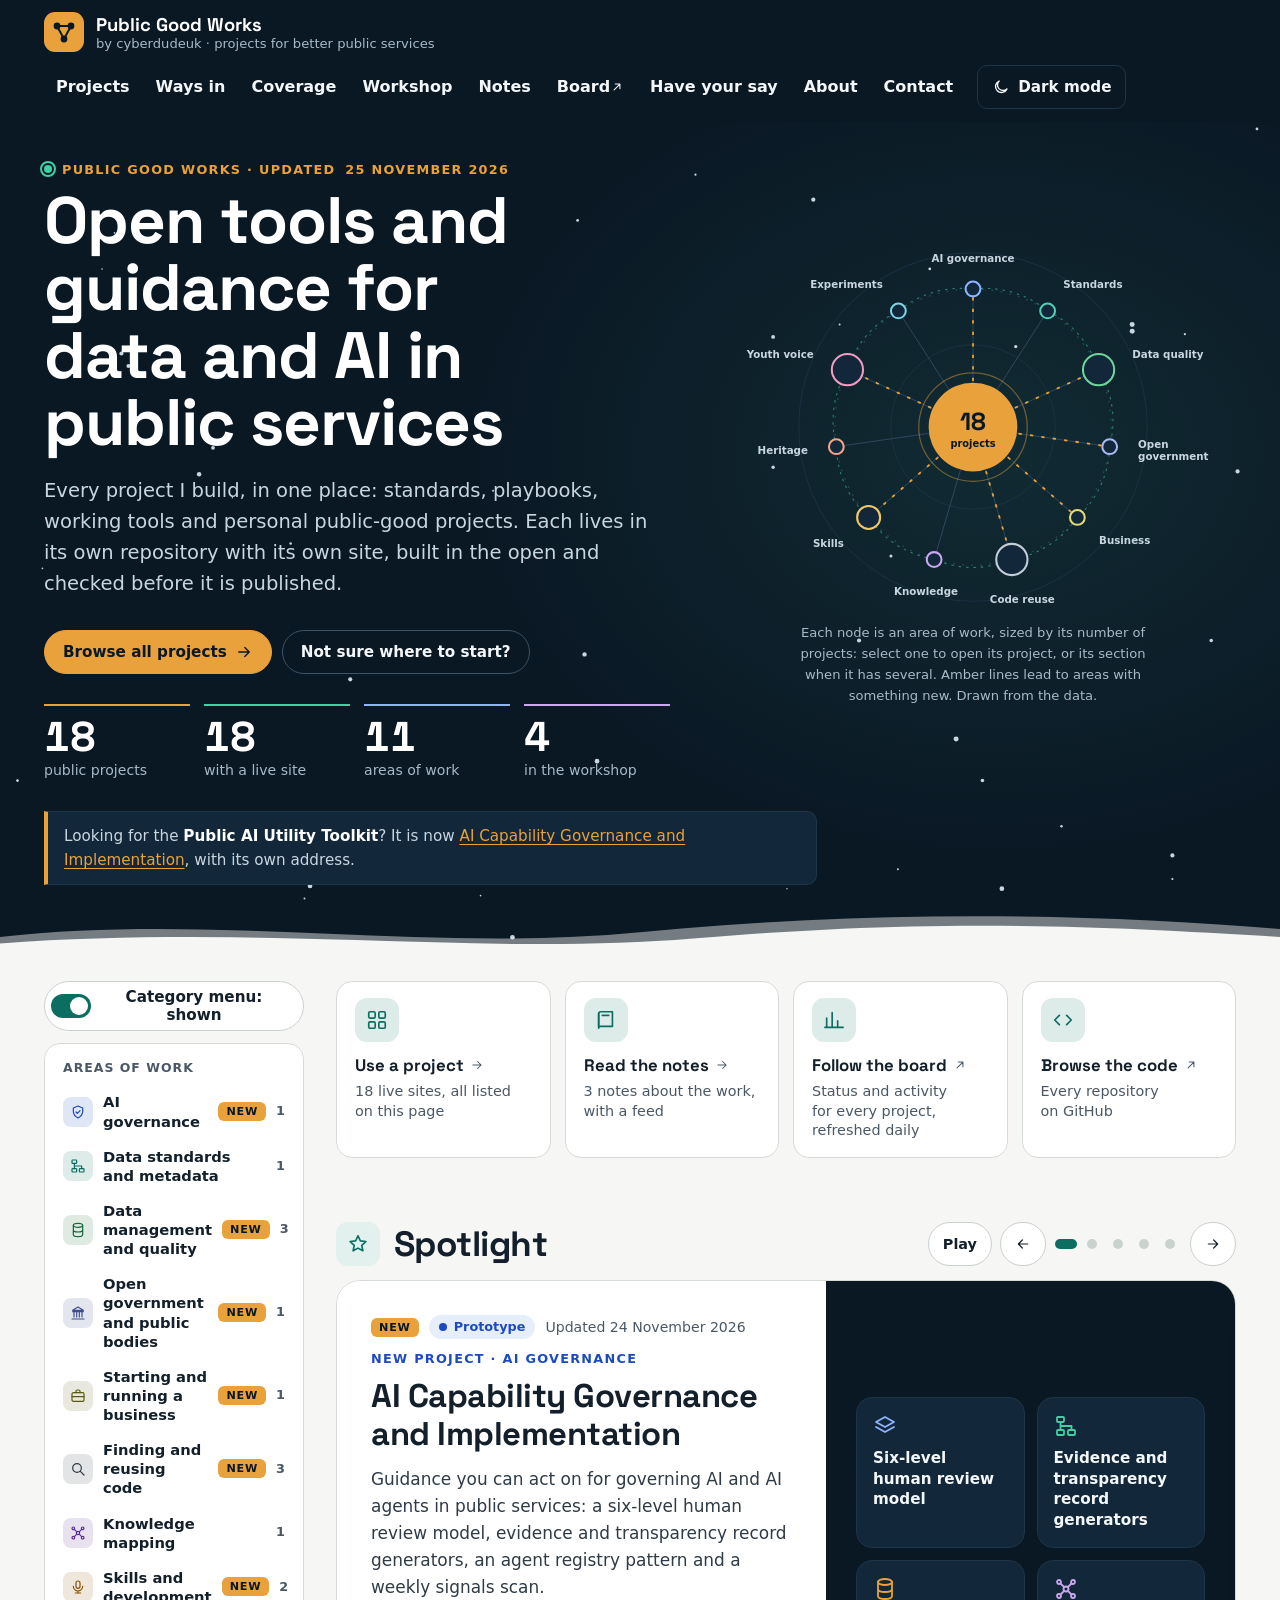
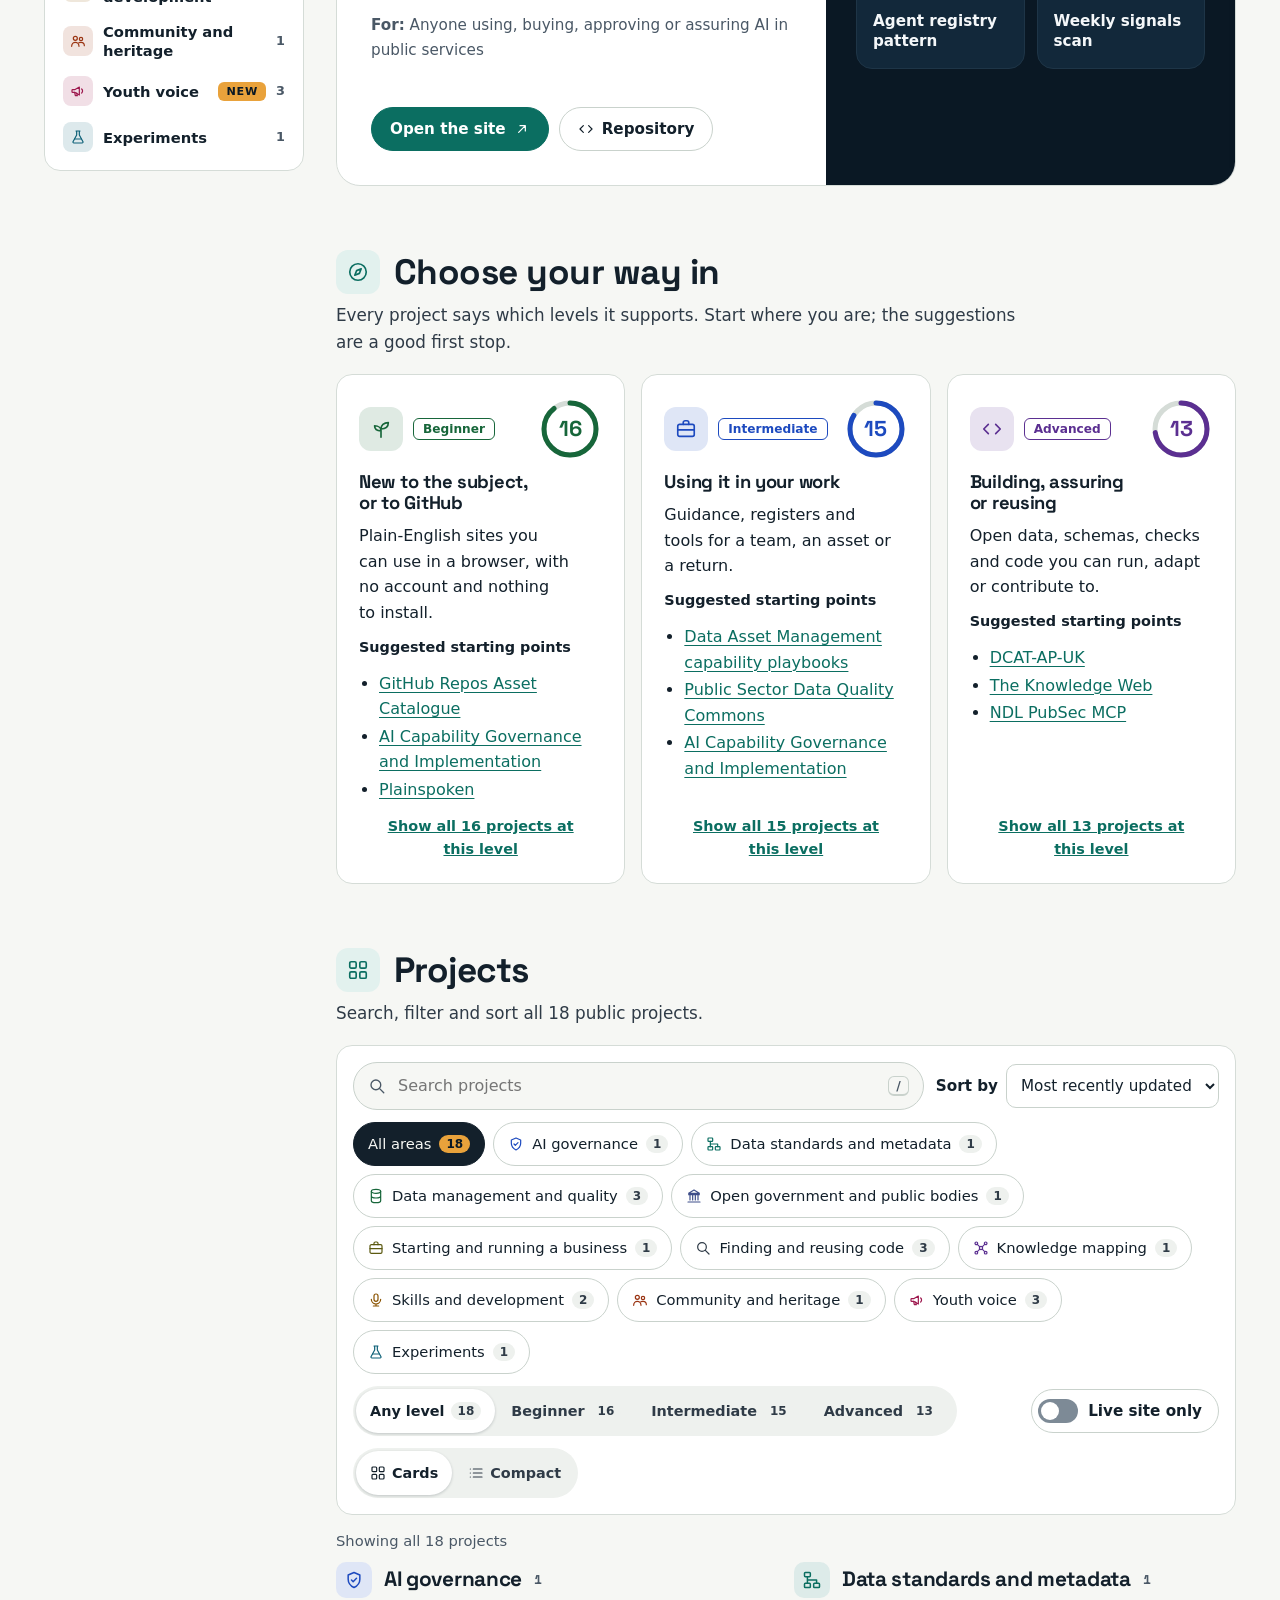
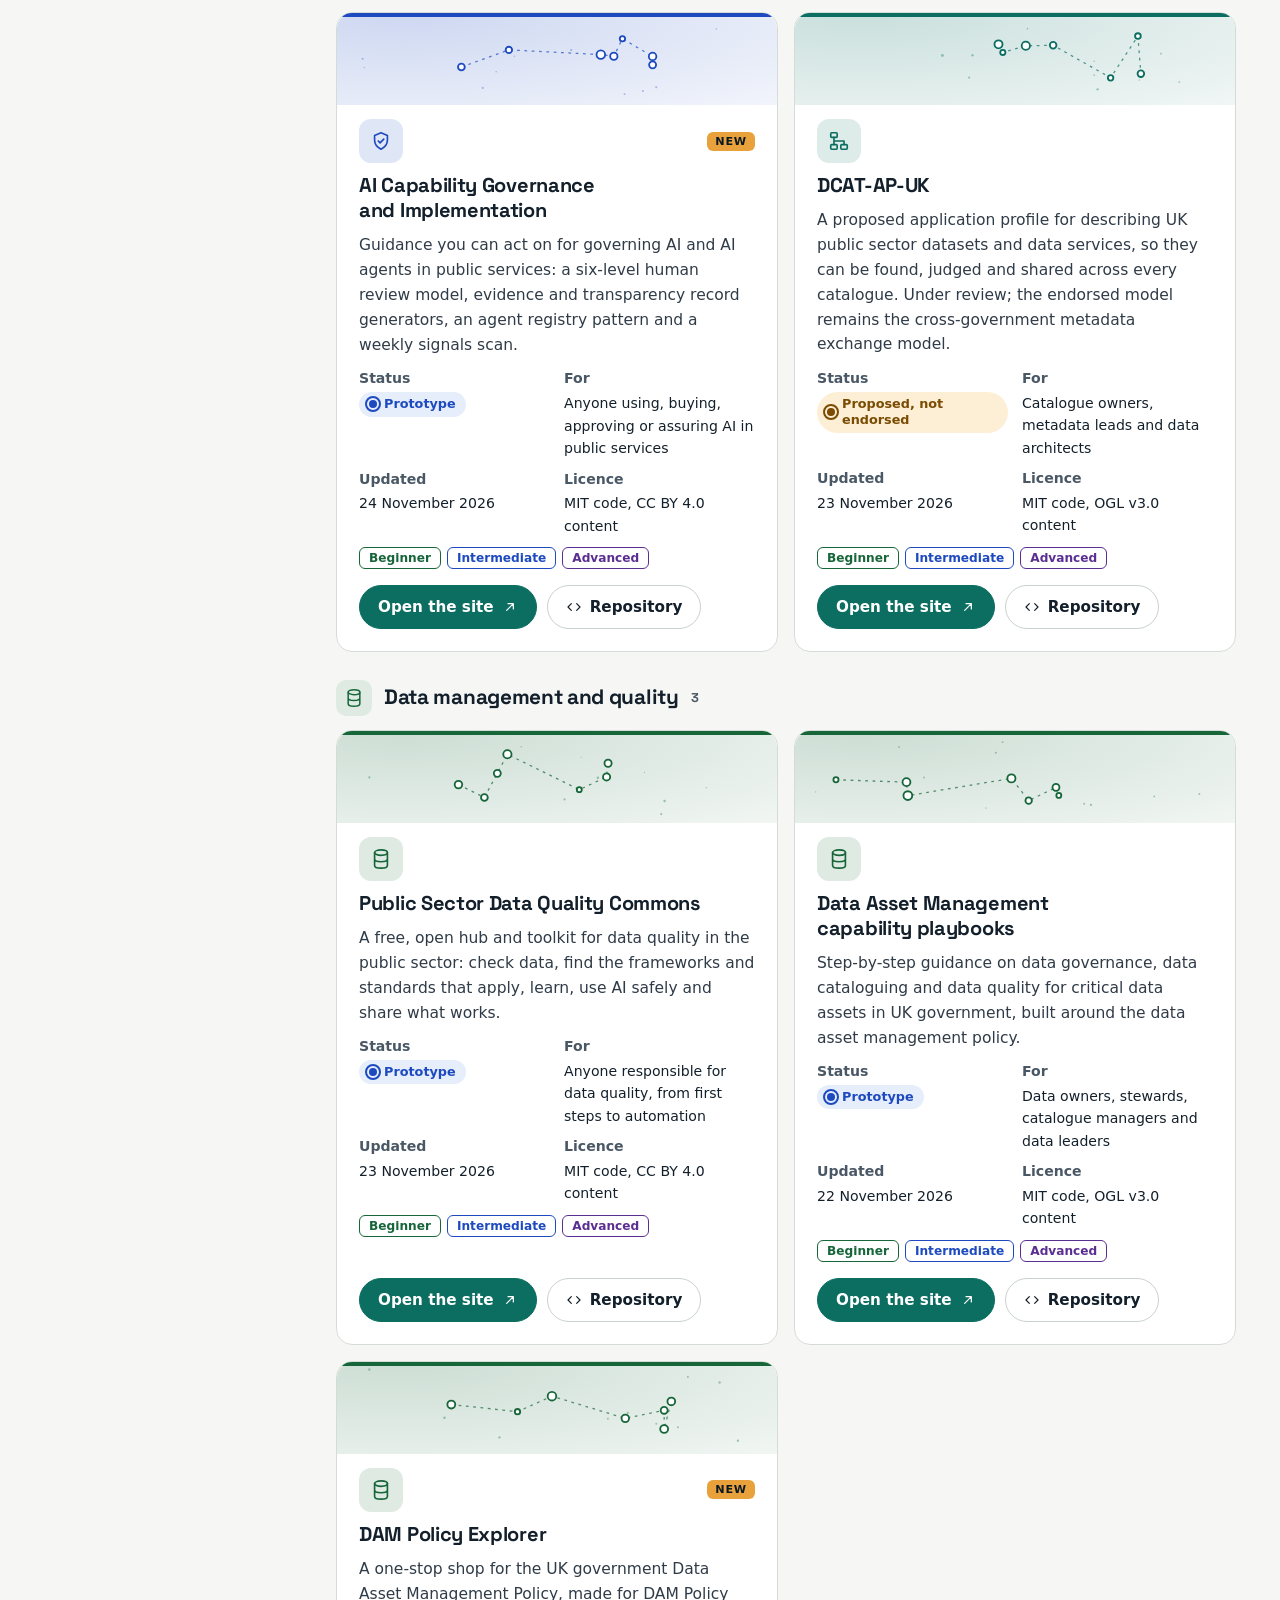
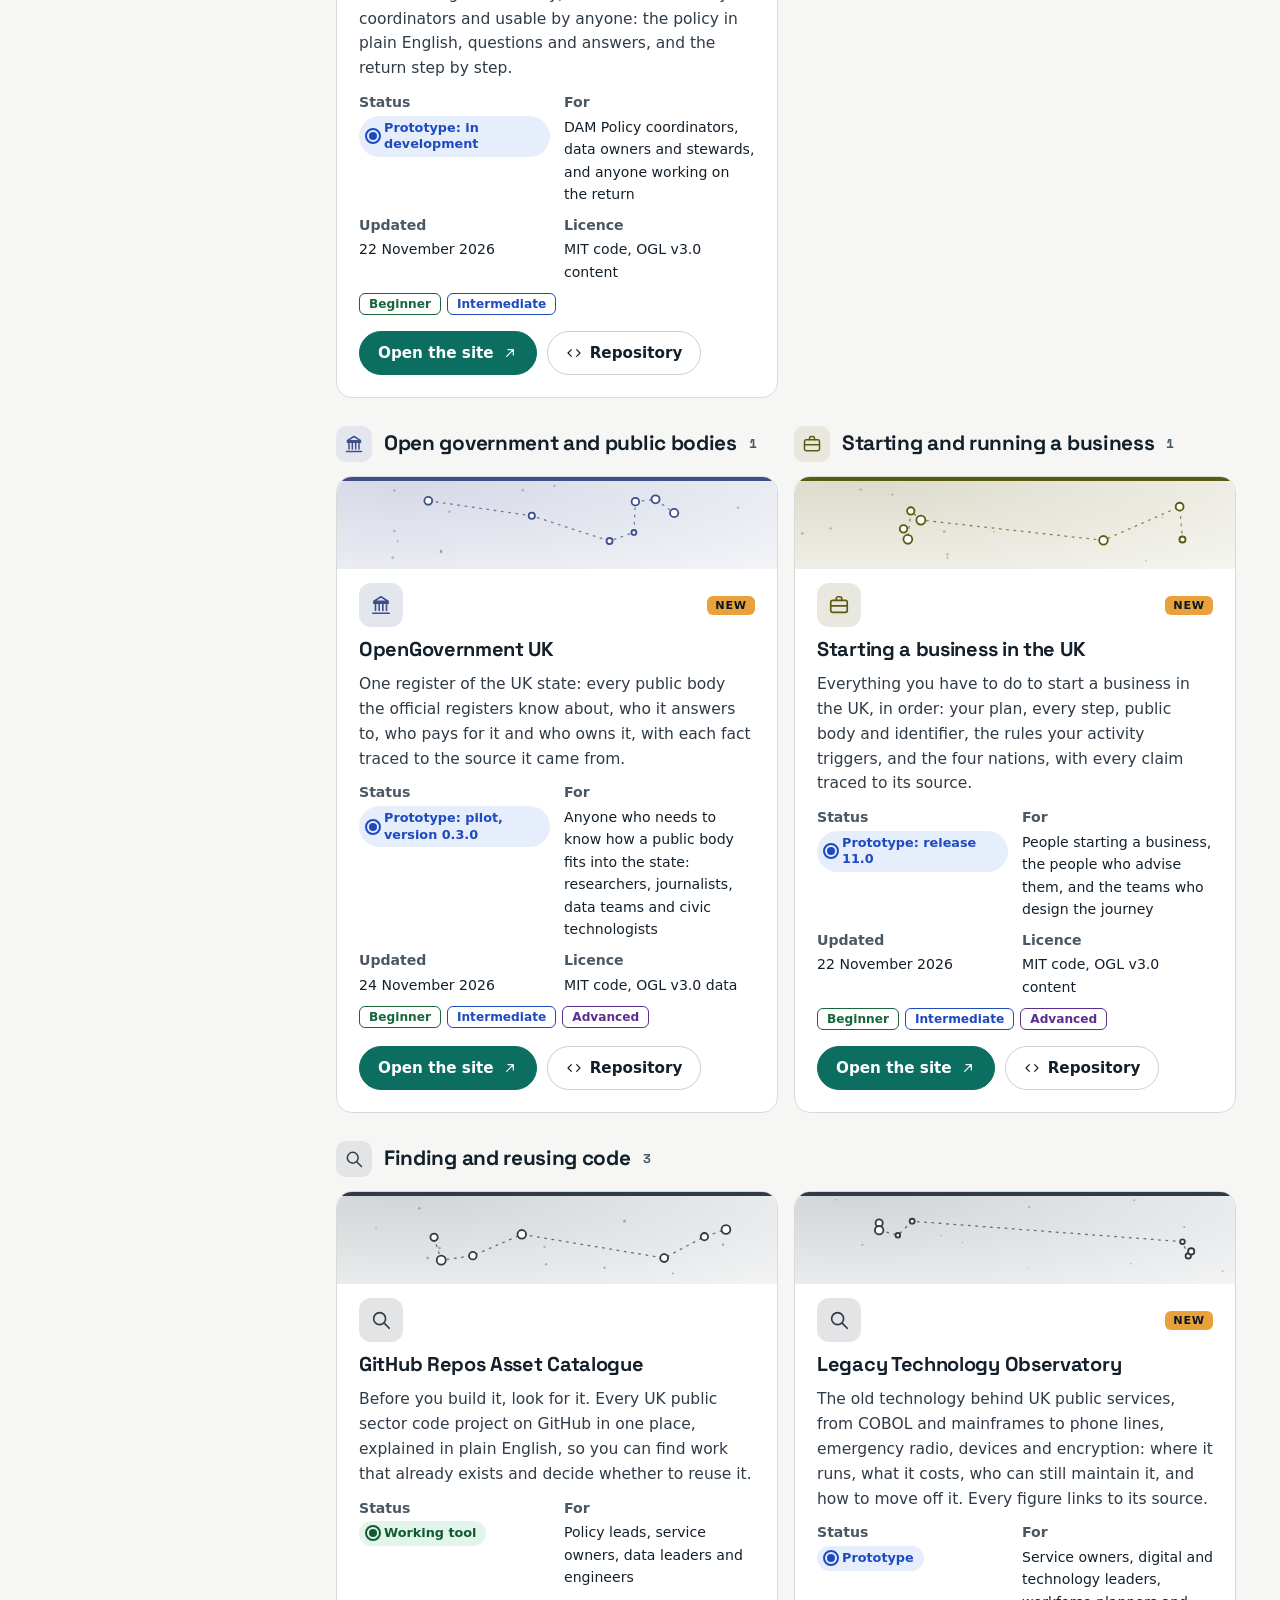
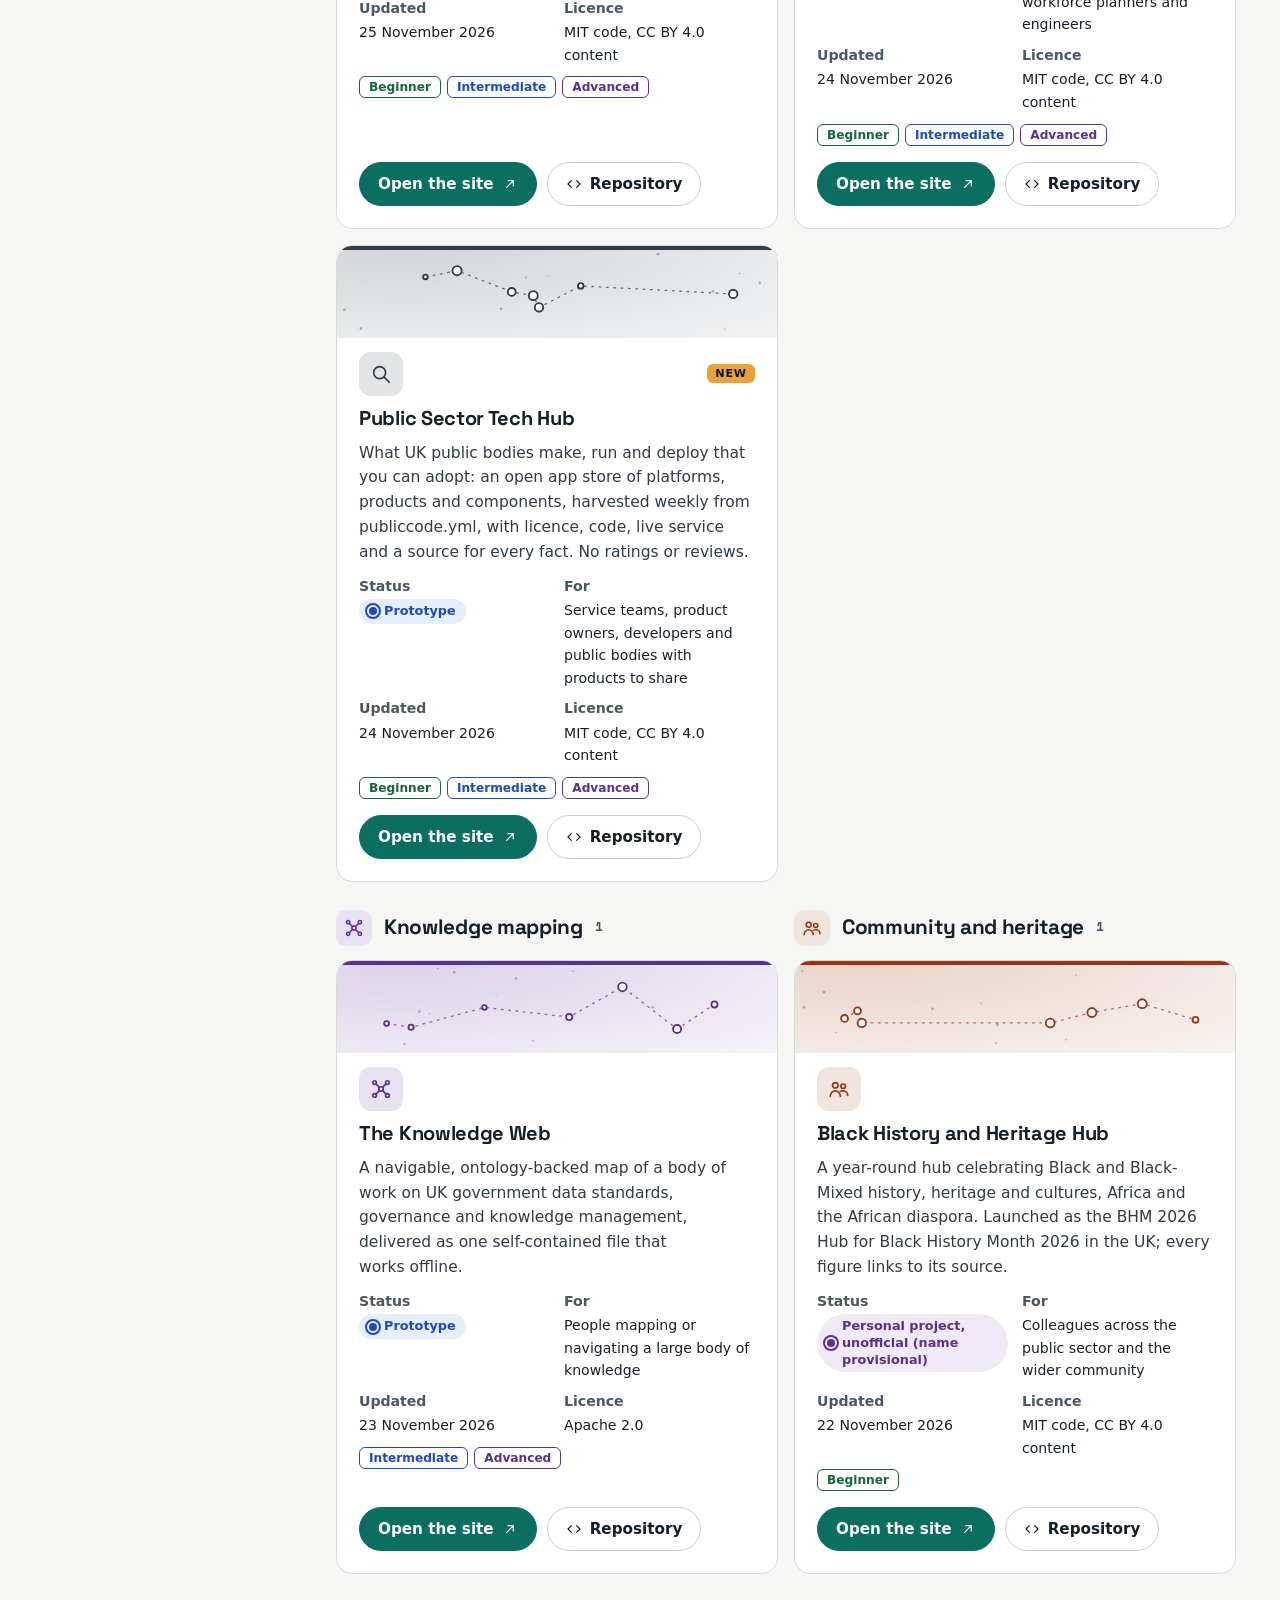
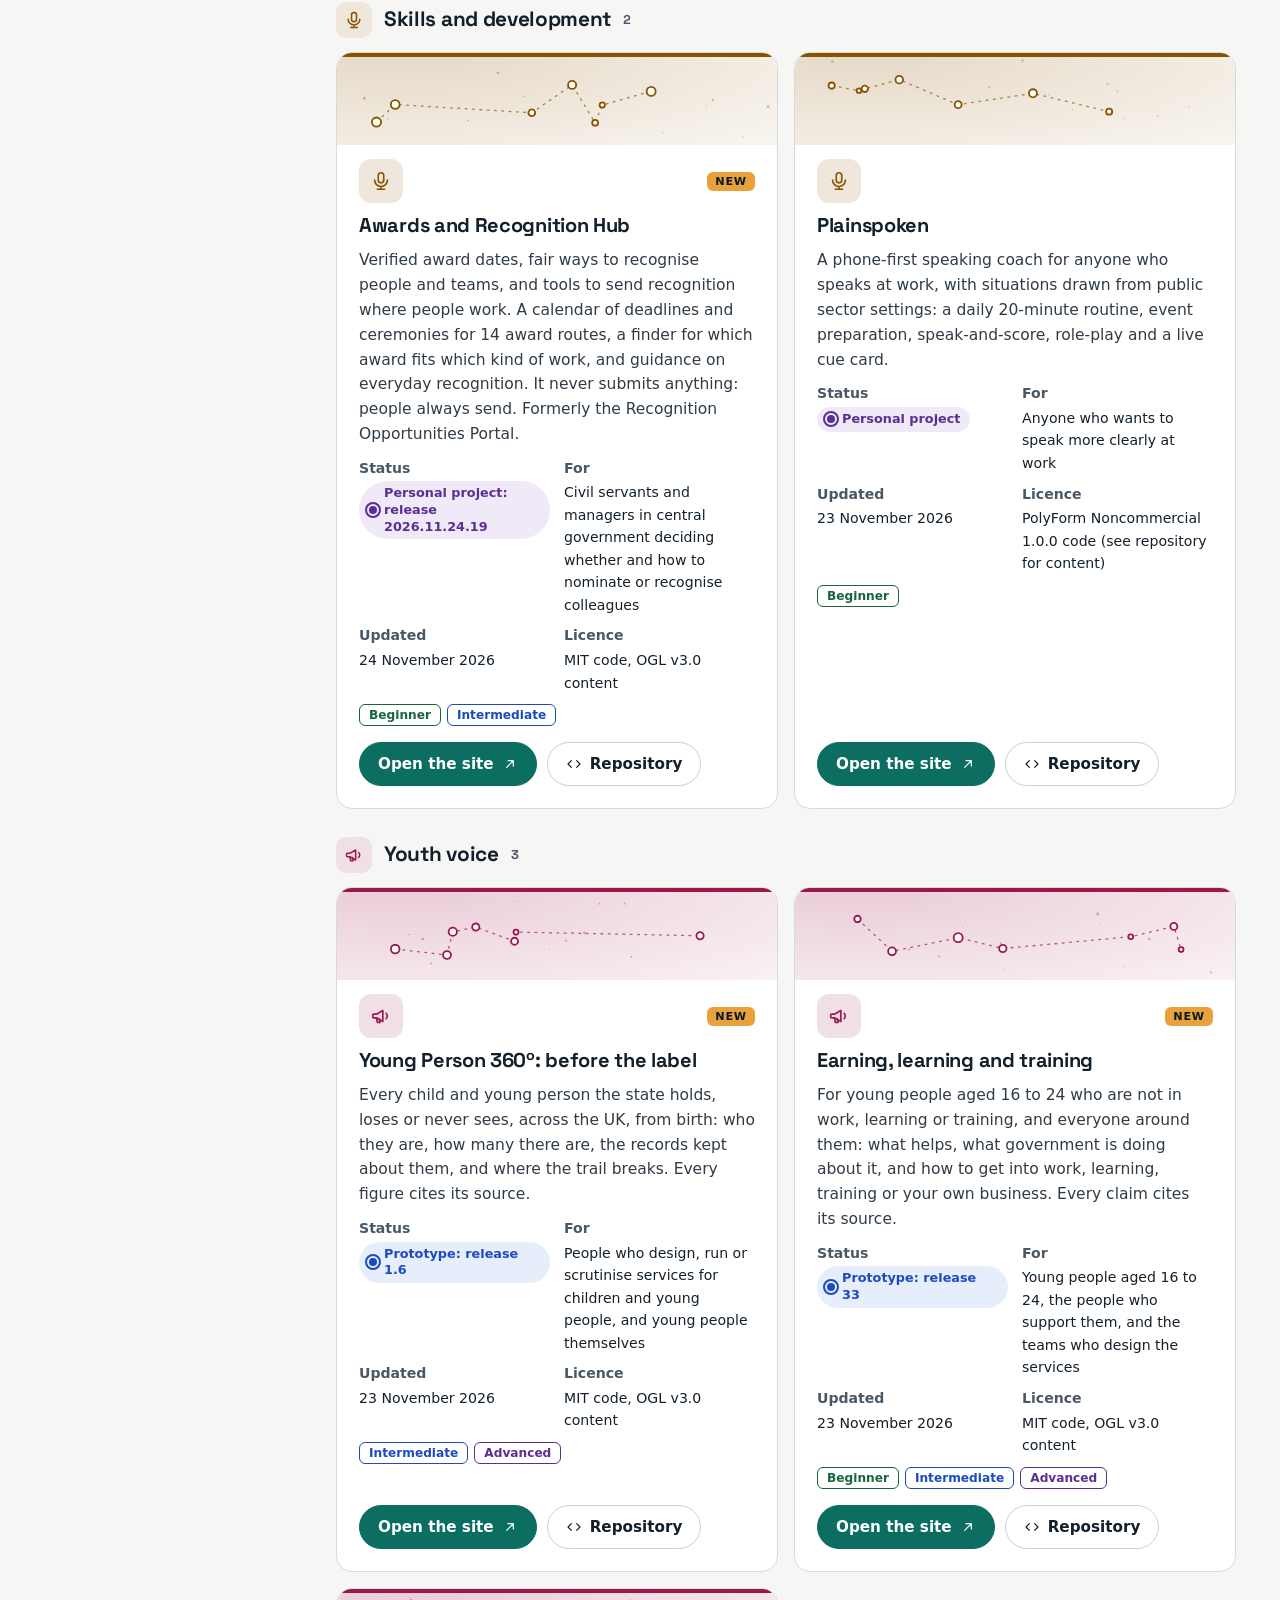
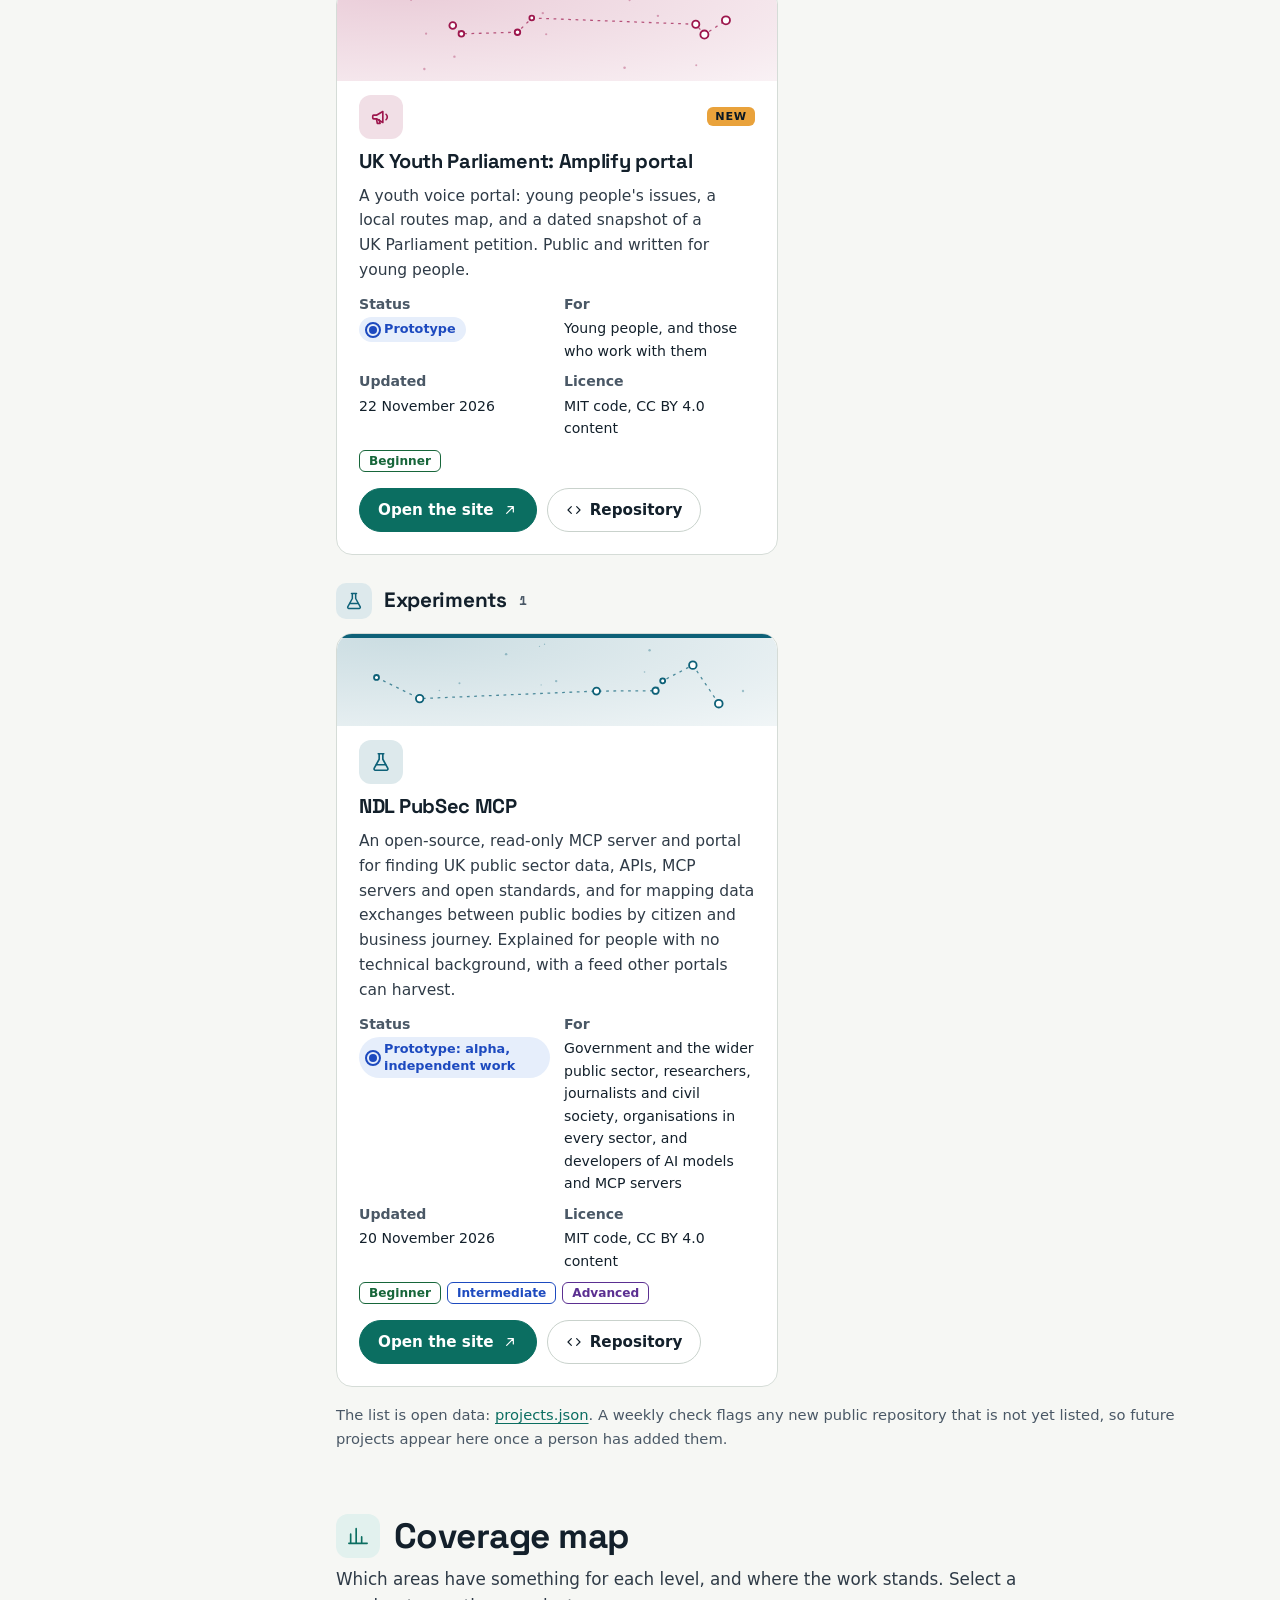
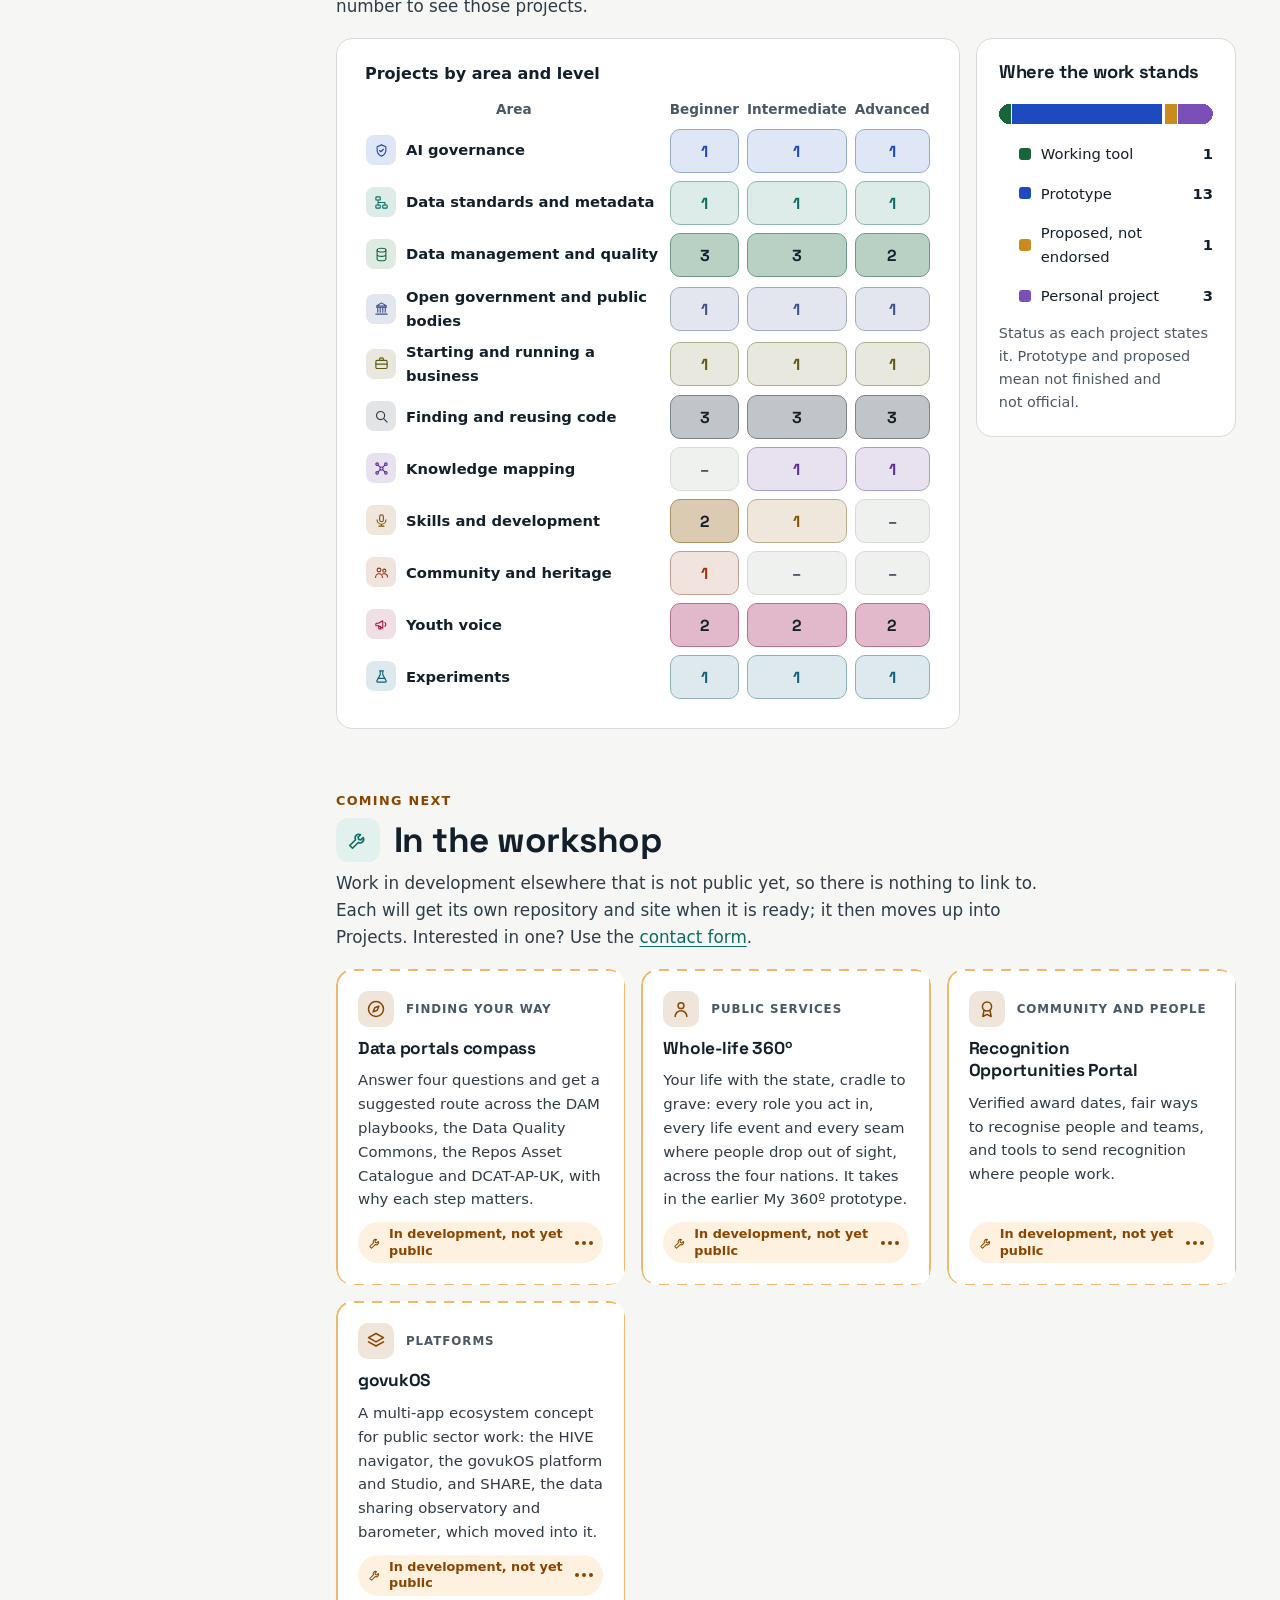
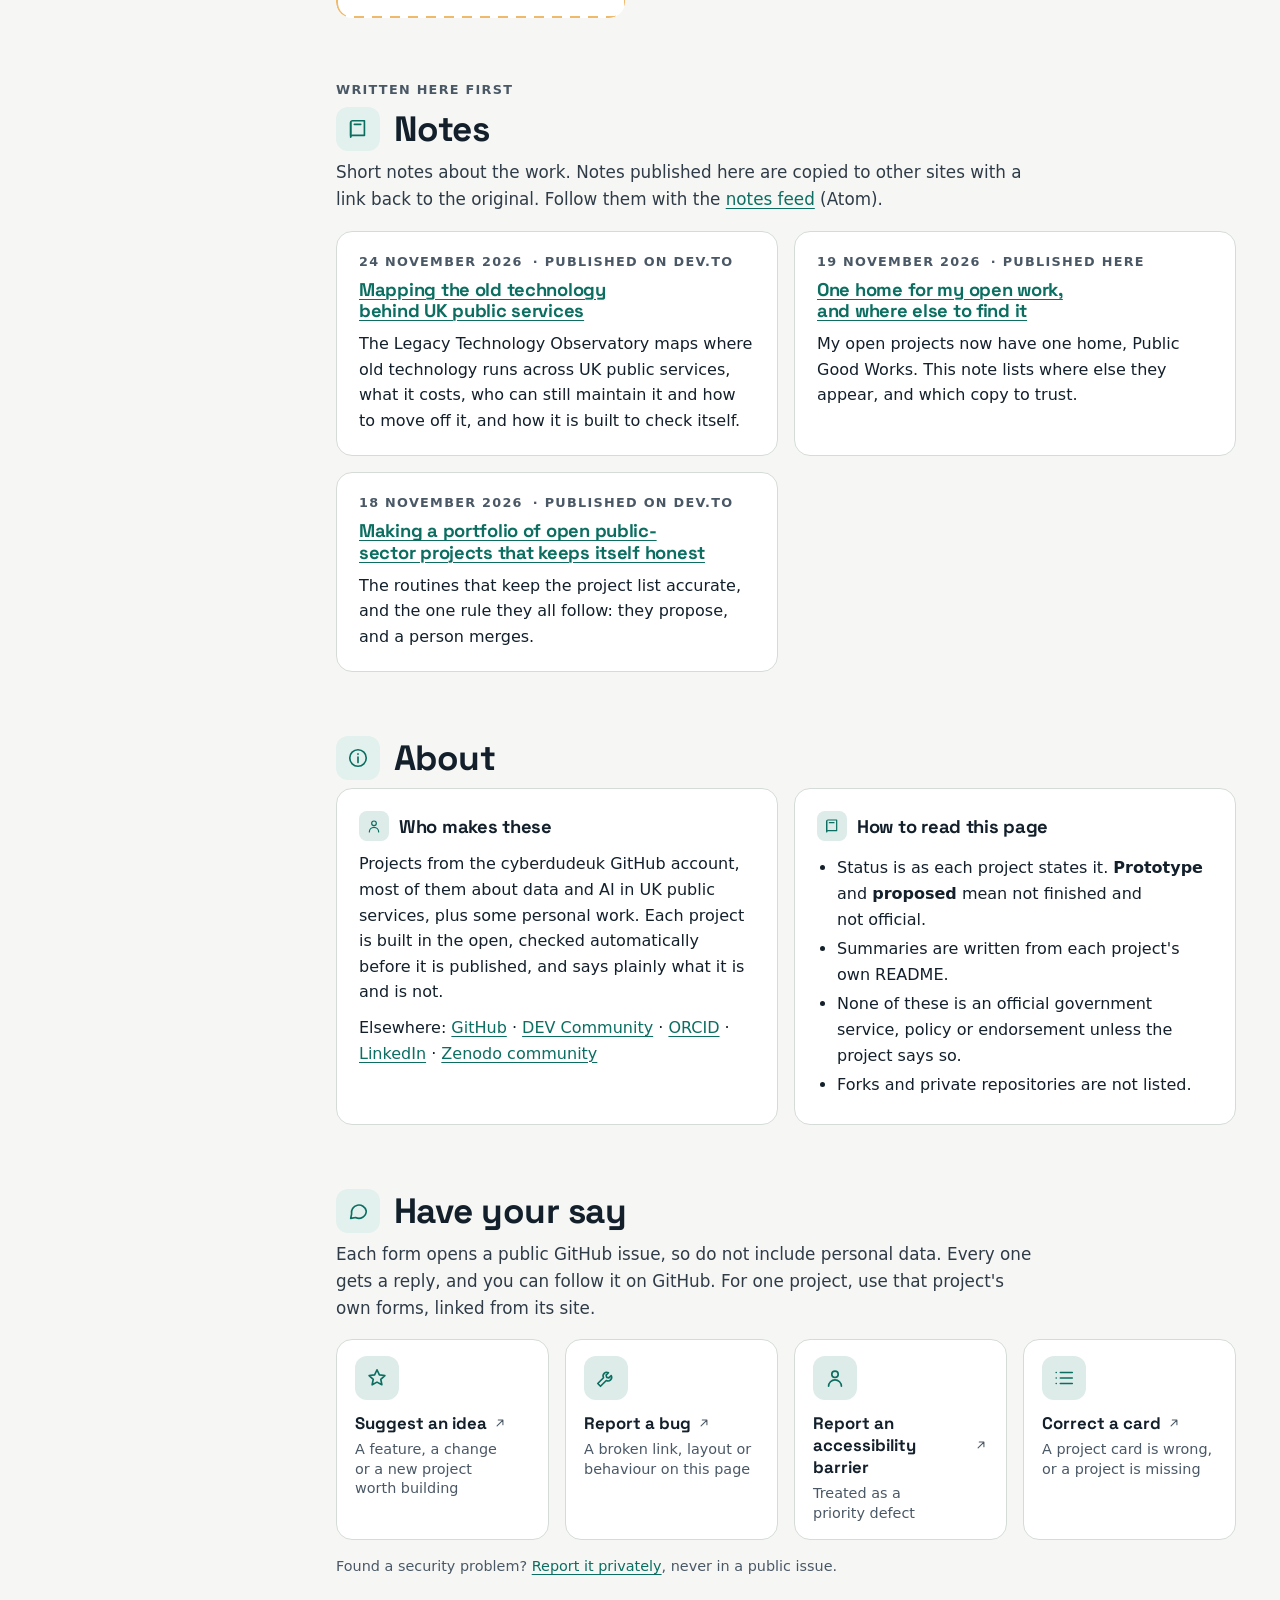
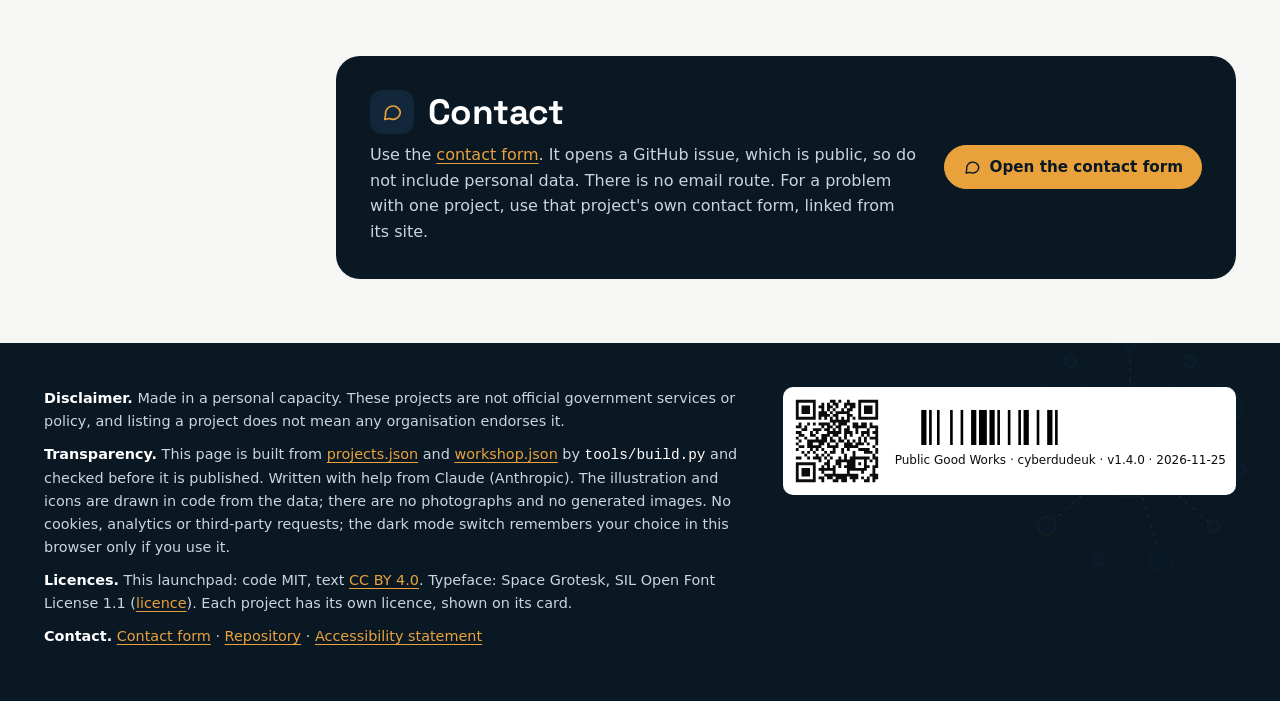
==== commit b5435462: "Launchpad: proposed cards and dates from the discovery routine - GitHub Repos Asset Catalogue: updat" ====
--- a/index.html
+++ b/index.html
@@ -17,7 +17,7 @@
 <link rel="icon" href="data:image/svg+xml,%3Csvg xmlns='http://www.w3.org/2000/svg' viewBox='0 0 32 32'%3E%3Crect width='32' height='32' rx='8' fill='%23e9a23b'/%3E%3Cpath d='M10 11L22 11L16 22Z' fill='none' stroke='%230a1824' stroke-width='2'/%3E%3Ccircle cx='10' cy='11' r='3' fill='%230a1824'/%3E%3Ccircle cx='22' cy='11' r='3' fill='%230a1824'/%3E%3Ccircle cx='16' cy='22' r='3' fill='%230a1824'/%3E%3C/svg%3E">
 <link rel="preload" href="fonts/space-grotesk-latin-wght.woff2" as="font" type="font/woff2" crossorigin>
 <link rel="stylesheet" href="styles.css?v=c8df21d7c6">
-<script type="application/ld+json">{"@context": "https://schema.org", "@type": "CollectionPage", "name": "Public Good Works", "creator": {"@type": "Person", "name": "cyberdudeuk", "sameAs": ["https://github.com/cyberdudeuk", "https://dev.to/cyberdudeuk", "https://orcid.org/0009-0000-5880-7219", "https://www.linkedin.com/in/emanuel", "https://zenodo.org/communities/public-good-works"]}, "url": "https://cyberdudeuk.github.io/", "dateModified": "2026-11-24", "inLanguage": "en-GB", "mainEntity": {"@type": "ItemList", "numberOfItems": 18, "itemListElement": [{"@type": "ListItem", "position": 1, "item": {"@type": "CreativeWork", "name": "AI Capability Governance and Implementation", "url": "https://cyberdudeuk.github.io/ai-capability-governance/", "codeRepository": "https://github.com/cyberdudeuk/ai-capability-governance", "abstract": "Guidance you can act on for governing AI and AI agents in public services: a six-level human review model, evidence and transparency record generators, an agent registry pattern and a weekly signals scan.", "genre": "AI governance"}}, {"@type": "ListItem", "position": 2, "item": {"@type": "CreativeWork", "name": "OpenGovernment UK", "url": "https://cyberdudeuk.github.io/opengovernment-uk/", "codeRepository": "https://github.com/cyberdudeuk/opengovernment-uk", "abstract": "One register of the UK state: every public body the official registers know about, who it answers to, who pays for it and who owns it, with each fact traced to the source it came from.", "genre": "Open government and public bodies"}}, {"@type": "ListItem", "position": 3, "item": {"@type": "CreativeWork", "name": "GitHub Repos Asset Catalogue", "url": "https://cyberdudeuk.github.io/github-repos-asset-catalogue/", "codeRepository": "https://github.com/cyberdudeuk/github-repos-asset-catalogue", "abstract": "Before you build it, look for it. Every UK public sector code project on GitHub in one place, explained in plain English, so you can find work that already exists and decide whether to reuse it.", "genre": "Finding and reusing code"}}, {"@type": "ListItem", "position": 4, "item": {"@type": "CreativeWork", "name": "Legacy Technology Observatory", "url": "https://cyberdudeuk.github.io/legacy-technology-observatory/", "codeRepository": "https://github.com/cyberdudeuk/legacy-technology-observatory", "abstract": "The old technology behind UK public services, from COBOL and mainframes to phone lines, emergency radio, devices and encryption: where it runs, what it costs, who can still maintain it, and how to move off it. Every figure links to its source.", "genre": "Finding and reusing code"}}, {"@type": "ListItem", "position": 5, "item": {"@type": "CreativeWork", "name": "Public Sector Tech Hub", "url": "https://cyberdudeuk.github.io/pubsec-tech-hub/", "codeRepository": "https://github.com/cyberdudeuk/pubsec-tech-hub", "abstract": "What UK public bodies make, run and deploy that you can adopt: an open app store of platforms, products and components, harvested weekly from publiccode.yml, with licence, code, live service and a source for every fact. No ratings or reviews.", "genre": "Finding and reusing code"}}, {"@type": "ListItem", "position": 6, "item": {"@type": "CreativeWork", "name": "Awards and Recognition Hub", "url": "https://cyberdudeuk.github.io/awards-and-recognition-hub/", "codeRepository": "https://github.com/cyberdudeuk/awards-and-recognition-hub", "abstract": "Verified award dates, fair ways to recognise people and teams, and tools to send recognition where people work. A calendar of deadlines and ceremonies for 14 award routes, a finder for which award fits which kind of work, and guidance on everyday recognition. It never submits anything: people always send. Formerly the Recognition Opportunities Portal.", "genre": "Skills and development"}}, {"@type": "ListItem", "position": 7, "item": {"@type": "CreativeWork", "name": "DCAT-AP-UK", "url": "https://cyberdudeuk.github.io/dcat-ap-uk/", "codeRepository": "https://github.com/cyberdudeuk/dcat-ap-uk", "abstract": "A proposed application profile for describing UK public sector datasets and data services, so they can be found, judged and shared across every catalogue. Under review; the endorsed model remains the cross-government metadata exchange model.", "genre": "Data standards and metadata"}}, {"@type": "ListItem", "position": 8, "item": {"@type": "CreativeWork", "name": "Public Sector Data Quality Commons", "url": "https://cyberdudeuk.github.io/dq-commons/", "codeRepository": "https://github.com/cyberdudeuk/dq-commons", "abstract": "A free, open hub and toolkit for data quality in the public sector: check data, find the frameworks and standards that apply, learn, use AI safely and share what works.", "genre": "Data management and quality"}}, {"@type": "ListItem", "position": 9, "item": {"@type": "CreativeWork", "name": "The Knowledge Web", "url": "https://cyberdudeuk.github.io/knowledge-web/dist/the-web.html", "codeRepository": "https://github.com/cyberdudeuk/knowledge-web", "abstract": "A navigable, ontology-backed map of a body of work on UK government data standards, governance and knowledge management, delivered as one self-contained file that works offline.", "genre": "Knowledge mapping"}}, {"@type": "ListItem", "position": 10, "item": {"@type": "CreativeWork", "name": "Plainspoken", "url": "https://cyberdudeuk.github.io/plainspoken/", "codeRepository": "https://github.com/cyberdudeuk/plainspoken", "abstract": "A phone-first speaking coach for anyone who speaks at work, with situations drawn from public sector settings: a daily 20-minute routine, event preparation, speak-and-score, role-play and a live cue card.", "genre": "Skills and development"}}, {"@type": "ListItem", "position": 11, "item": {"@type": "CreativeWork", "name": "Young Person 360º: before the label", "url": "https://cyberdudeuk.github.io/young-person-360/", "codeRepository": "https://github.com/cyberdudeuk/young-person-360", "abstract": "Every child and young person the state holds, loses or never sees, across the UK, from birth: who they are, how many there are, the records kept about them, and where the trail breaks. Every figure cites its source.", "genre": "Youth voice"}}, {"@type": "ListItem", "position": 12, "item": {"@type": "CreativeWork", "name": "Earning, learning and training", "url": "https://cyberdudeuk.github.io/earning-learning-training/", "codeRepository": "https://github.com/cyberdudeuk/earning-learning-training", "abstract": "For young people aged 16 to 24 who are not in work, learning or training, and everyone around them: what helps, what government is doing about it, and how to get into work, learning, training or your own business. Every claim cites its source.", "genre": "Youth voice"}}, {"@type": "ListItem", "position": 13, "item": {"@type": "CreativeWork", "name": "Data Asset Management capability playbooks", "url": "https://cyberdudeuk.github.io/dam-capability-playbooks/", "codeRepository": "https://github.com/cyberdudeuk/dam-capability-playbooks", "abstract": "Step-by-step guidance on data governance, data cataloguing and data quality for critical data assets in UK government, built around the data asset management policy.", "genre": "Data management and quality"}}, {"@type": "ListItem", "position": 14, "item": {"@type": "CreativeWork", "name": "DAM Policy Explorer", "url": "https://cyberdudeuk.github.io/dam-policy-explorer/", "codeRepository": "https://github.com/cyberdudeuk/dam-policy-explorer", "abstract": "A one-stop shop for the UK government Data Asset Management Policy, made for DAM Policy coordinators and usable by anyone: the policy in plain English, questions and answers, and the return step by step.", "genre": "Data management and quality"}}, {"@type": "ListItem", "position": 15, "item": {"@type": "CreativeWork", "name": "Starting a business in the UK", "url": "https://cyberdudeuk.github.io/start-a-business-uk/", "codeRepository": "https://github.com/cyberdudeuk/start-a-business-uk", "abstract": "Everything you have to do to start a business in the UK, in order: your plan, every step, public body and identifier, the rules your activity triggers, and the four nations, with every claim traced to its source.", "genre": "Starting and running a business"}}, {"@type": "ListItem", "position": 16, "item": {"@type": "CreativeWork", "name": "Black History and Heritage Hub", "url": "https://cyberdudeuk.github.io/black-mixed-heritage/", "codeRepository": "https://github.com/cyberdudeuk/black-mixed-heritage", "abstract": "A year-round hub celebrating Black and Black-Mixed history, heritage and cultures, Africa and the African diaspora. Launched as the BHM 2026 Hub for Black History Month 2026 in the UK; every figure links to its source.", "genre": "Community and heritage"}}, {"@type": "ListItem", "position": 17, "item": {"@type": "CreativeWork", "name": "UK Youth Parliament: Amplify portal", "url": "https://cyberdudeuk.github.io/uk-youth-parliament-amplify/", "codeRepository": "https://github.com/cyberdudeuk/uk-youth-parliament-amplify", "abstract": "A youth voice portal: young people's issues, a local routes map, and a dated snapshot of a UK Parliament petition. Public and written for young people.", "genre": "Youth voice"}}, {"@type": "ListItem", "position": 18, "item": {"@type": "CreativeWork", "name": "NDL PubSec MCP", "url": "https://cyberdudeuk.github.io/ndl-pubsec-mcp/", "codeRepository": "https://github.com/cyberdudeuk/ndl-pubsec-mcp", "abstract": "An open-source, read-only MCP server and portal for finding UK public sector data, APIs, MCP servers and open standards, and for mapping data exchanges between public bodies by citizen and business journey. Explained for people with no technical background, with a feed other portals can harvest.", "genre": "Experiments"}}]}}</script>
+<script type="application/ld+json">{"@context": "https://schema.org", "@type": "CollectionPage", "name": "Public Good Works", "creator": {"@type": "Person", "name": "cyberdudeuk", "sameAs": ["https://github.com/cyberdudeuk", "https://dev.to/cyberdudeuk", "https://orcid.org/0009-0000-5880-7219", "https://www.linkedin.com/in/emanuel", "https://zenodo.org/communities/public-good-works"]}, "url": "https://cyberdudeuk.github.io/", "dateModified": "2026-11-25", "inLanguage": "en-GB", "mainEntity": {"@type": "ItemList", "numberOfItems": 18, "itemListElement": [{"@type": "ListItem", "position": 1, "item": {"@type": "CreativeWork", "name": "GitHub Repos Asset Catalogue", "url": "https://cyberdudeuk.github.io/github-repos-asset-catalogue/", "codeRepository": "https://github.com/cyberdudeuk/github-repos-asset-catalogue", "abstract": "Before you build it, look for it. Every UK public sector code project on GitHub in one place, explained in plain English, so you can find work that already exists and decide whether to reuse it.", "genre": "Finding and reusing code"}}, {"@type": "ListItem", "position": 2, "item": {"@type": "CreativeWork", "name": "AI Capability Governance and Implementation", "url": "https://cyberdudeuk.github.io/ai-capability-governance/", "codeRepository": "https://github.com/cyberdudeuk/ai-capability-governance", "abstract": "Guidance you can act on for governing AI and AI agents in public services: a six-level human review model, evidence and transparency record generators, an agent registry pattern and a weekly signals scan.", "genre": "AI governance"}}, {"@type": "ListItem", "position": 3, "item": {"@type": "CreativeWork", "name": "OpenGovernment UK", "url": "https://cyberdudeuk.github.io/opengovernment-uk/", "codeRepository": "https://github.com/cyberdudeuk/opengovernment-uk", "abstract": "One register of the UK state: every public body the official registers know about, who it answers to, who pays for it and who owns it, with each fact traced to the source it came from.", "genre": "Open government and public bodies"}}, {"@type": "ListItem", "position": 4, "item": {"@type": "CreativeWork", "name": "Legacy Technology Observatory", "url": "https://cyberdudeuk.github.io/legacy-technology-observatory/", "codeRepository": "https://github.com/cyberdudeuk/legacy-technology-observatory", "abstract": "The old technology behind UK public services, from COBOL and mainframes to phone lines, emergency radio, devices and encryption: where it runs, what it costs, who can still maintain it, and how to move off it. Every figure links to its source.", "genre": "Finding and reusing code"}}, {"@type": "ListItem", "position": 5, "item": {"@type": "CreativeWork", "name": "Public Sector Tech Hub", "url": "https://cyberdudeuk.github.io/pubsec-tech-hub/", "codeRepository": "https://github.com/cyberdudeuk/pubsec-tech-hub", "abstract": "What UK public bodies make, run and deploy that you can adopt: an open app store of platforms, products and components, harvested weekly from publiccode.yml, with licence, code, live service and a source for every fact. No ratings or reviews.", "genre": "Finding and reusing code"}}, {"@type": "ListItem", "position": 6, "item": {"@type": "CreativeWork", "name": "Awards and Recognition Hub", "url": "https://cyberdudeuk.github.io/awards-and-recognition-hub/", "codeRepository": "https://github.com/cyberdudeuk/awards-and-recognition-hub", "abstract": "Verified award dates, fair ways to recognise people and teams, and tools to send recognition where people work. A calendar of deadlines and ceremonies for 14 award routes, a finder for which award fits which kind of work, and guidance on everyday recognition. It never submits anything: people always send. Formerly the Recognition Opportunities Portal.", "genre": "Skills and development"}}, {"@type": "ListItem", "position": 7, "item": {"@type": "CreativeWork", "name": "DCAT-AP-UK", "url": "https://cyberdudeuk.github.io/dcat-ap-uk/", "codeRepository": "https://github.com/cyberdudeuk/dcat-ap-uk", "abstract": "A proposed application profile for describing UK public sector datasets and data services, so they can be found, judged and shared across every catalogue. Under review; the endorsed model remains the cross-government metadata exchange model.", "genre": "Data standards and metadata"}}, {"@type": "ListItem", "position": 8, "item": {"@type": "CreativeWork", "name": "Public Sector Data Quality Commons", "url": "https://cyberdudeuk.github.io/dq-commons/", "codeRepository": "https://github.com/cyberdudeuk/dq-commons", "abstract": "A free, open hub and toolkit for data quality in the public sector: check data, find the frameworks and standards that apply, learn, use AI safely and share what works.", "genre": "Data management and quality"}}, {"@type": "ListItem", "position": 9, "item": {"@type": "CreativeWork", "name": "The Knowledge Web", "url": "https://cyberdudeuk.github.io/knowledge-web/dist/the-web.html", "codeRepository": "https://github.com/cyberdudeuk/knowledge-web", "abstract": "A navigable, ontology-backed map of a body of work on UK government data standards, governance and knowledge management, delivered as one self-contained file that works offline.", "genre": "Knowledge mapping"}}, {"@type": "ListItem", "position": 10, "item": {"@type": "CreativeWork", "name": "Plainspoken", "url": "https://cyberdudeuk.github.io/plainspoken/", "codeRepository": "https://github.com/cyberdudeuk/plainspoken", "abstract": "A phone-first speaking coach for anyone who speaks at work, with situations drawn from public sector settings: a daily 20-minute routine, event preparation, speak-and-score, role-play and a live cue card.", "genre": "Skills and development"}}, {"@type": "ListItem", "position": 11, "item": {"@type": "CreativeWork", "name": "Young Person 360º: before the label", "url": "https://cyberdudeuk.github.io/young-person-360/", "codeRepository": "https://github.com/cyberdudeuk/young-person-360", "abstract": "Every child and young person the state holds, loses or never sees, across the UK, from birth: who they are, how many there are, the records kept about them, and where the trail breaks. Every figure cites its source.", "genre": "Youth voice"}}, {"@type": "ListItem", "position": 12, "item": {"@type": "CreativeWork", "name": "Earning, learning and training", "url": "https://cyberdudeuk.github.io/earning-learning-training/", "codeRepository": "https://github.com/cyberdudeuk/earning-learning-training", "abstract": "For young people aged 16 to 24 who are not in work, learning or training, and everyone around them: what helps, what government is doing about it, and how to get into work, learning, training or your own business. Every claim cites its source.", "genre": "Youth voice"}}, {"@type": "ListItem", "position": 13, "item": {"@type": "CreativeWork", "name": "Data Asset Management capability playbooks", "url": "https://cyberdudeuk.github.io/dam-capability-playbooks/", "codeRepository": "https://github.com/cyberdudeuk/dam-capability-playbooks", "abstract": "Step-by-step guidance on data governance, data cataloguing and data quality for critical data assets in UK government, built around the data asset management policy.", "genre": "Data management and quality"}}, {"@type": "ListItem", "position": 14, "item": {"@type": "CreativeWork", "name": "DAM Policy Explorer", "url": "https://cyberdudeuk.github.io/dam-policy-explorer/", "codeRepository": "https://github.com/cyberdudeuk/dam-policy-explorer", "abstract": "A one-stop shop for the UK government Data Asset Management Policy, made for DAM Policy coordinators and usable by anyone: the policy in plain English, questions and answers, and the return step by step.", "genre": "Data management and quality"}}, {"@type": "ListItem", "position": 15, "item": {"@type": "CreativeWork", "name": "Starting a business in the UK", "url": "https://cyberdudeuk.github.io/start-a-business-uk/", "codeRepository": "https://github.com/cyberdudeuk/start-a-business-uk", "abstract": "Everything you have to do to start a business in the UK, in order: your plan, every step, public body and identifier, the rules your activity triggers, and the four nations, with every claim traced to its source.", "genre": "Starting and running a business"}}, {"@type": "ListItem", "position": 16, "item": {"@type": "CreativeWork", "name": "Black History and Heritage Hub", "url": "https://cyberdudeuk.github.io/black-mixed-heritage/", "codeRepository": "https://github.com/cyberdudeuk/black-mixed-heritage", "abstract": "A year-round hub celebrating Black and Black-Mixed history, heritage and cultures, Africa and the African diaspora. Launched as the BHM 2026 Hub for Black History Month 2026 in the UK; every figure links to its source.", "genre": "Community and heritage"}}, {"@type": "ListItem", "position": 17, "item": {"@type": "CreativeWork", "name": "UK Youth Parliament: Amplify portal", "url": "https://cyberdudeuk.github.io/uk-youth-parliament-amplify/", "codeRepository": "https://github.com/cyberdudeuk/uk-youth-parliament-amplify", "abstract": "A youth voice portal: young people's issues, a local routes map, and a dated snapshot of a UK Parliament petition. Public and written for young people.", "genre": "Youth voice"}}, {"@type": "ListItem", "position": 18, "item": {"@type": "CreativeWork", "name": "NDL PubSec MCP", "url": "https://cyberdudeuk.github.io/ndl-pubsec-mcp/", "codeRepository": "https://github.com/cyberdudeuk/ndl-pubsec-mcp", "abstract": "An open-source, read-only MCP server and portal for finding UK public sector data, APIs, MCP servers and open standards, and for mapping data exchanges between public bodies by citizen and business journey. Explained for people with no technical background, with a feed other portals can harvest.", "genre": "Experiments"}}]}}</script>
 <script>/* Old links to the Public AI Utility Toolkit (which lived here until November 2026) go to its new address. */
 (function(){var h=(location.hash||'').slice(1);var old=["start-here", "knowledge", "toolkit", "tools", "assurance", "catalogue", "ucd", "practice", "resources", "signals", "transparency", "roadmap", "glossary", "contact", "tool-triage", "tool-evidence", "tool-deia", "tool-atrs", "tool-pqc", "tool-plain"];if(old.indexOf(h)>-1){location.replace('https://cyberdudeuk.github.io/ai-capability-governance/#'+h);}})();
 /* A theme chosen with the switch is applied before the page paints. Nothing is stored unless you use the switch. */
@@ -38,7 +38,7 @@
  <svg class="starfield" viewBox="0 0 1200 600" preserveAspectRatio="xMidYMid slice" aria-hidden="true" focusable="false"><circle cx="1045" cy="5" r="1.0" style="animation-delay:1.8s"/><circle cx="1087" cy="92" r="1.4" style="animation-delay:3.4s"/><circle cx="984" cy="529" r="1.5" style="animation-delay:3.9s"/><circle cx="33" cy="553" r="1.2" style="animation-delay:2.6s"/><circle cx="955" cy="151" r="1.8" style="animation-delay:5.0s"/><circle cx="847" cy="475" r="1.3" style="animation-delay:3.2s"/><circle cx="1012" cy="374" r="1.3" style="animation-delay:3.3s"/><circle cx="292" cy="235" r="1.4" style="animation-delay:3.3s"/><circle cx="212" cy="106" r="0.6" style="animation-delay:0.3s"/><circle cx="1064" cy="454" r="1.1" style="animation-delay:2.2s"/><circle cx="358" cy="560" r="0.7" style="animation-delay:0.8s"/><circle cx="786" cy="539" r="0.7" style="animation-delay:0.8s"/><circle cx="52" cy="435" r="1.1" style="animation-delay:2.2s"/><circle cx="9" cy="593" r="0.5" style="animation-delay:0.1s"/><circle cx="984" cy="546" r="0.8" style="animation-delay:1.2s"/><circle cx="1111" cy="14" r="0.6" style="animation-delay:0.5s"/><circle cx="226" cy="167" r="1.5" style="animation-delay:4.0s"/><circle cx="555" cy="71" r="1.0" style="animation-delay:1.9s"/><circle cx="955" cy="146" r="1.8" style="animation-delay:4.9s"/><circle cx="758" cy="374" r="1.5" style="animation-delay:3.7s"/><circle cx="861" cy="553" r="1.7" style="animation-delay:4.7s"/><circle cx="71" cy="301" r="1.0" style="animation-delay:1.8s"/><circle cx="508" cy="588" r="1.7" style="animation-delay:4.8s"/><circle cx="122" cy="136" r="0.9" style="animation-delay:1.6s"/><circle cx="56" cy="127" r="0.9" style="animation-delay:1.5s"/><circle cx="376" cy="219" r="0.6" style="animation-delay:0.4s"/><circle cx="151" cy="475" r="1.0" style="animation-delay:1.9s"/><circle cx="1191" cy="92" r="1.1" style="animation-delay:2.4s"/><circle cx="325" cy="379" r="1.5" style="animation-delay:3.8s"/><circle cx="725" cy="56" r="1.5" style="animation-delay:4.0s"/><circle cx="809" cy="106" r="1.0" style="animation-delay:2.0s"/><circle cx="104" cy="315" r="0.5" style="animation-delay:0.1s"/><circle cx="1031" cy="252" r="1.5" style="animation-delay:3.9s"/><circle cx="696" cy="155" r="1.4" style="animation-delay:3.4s"/><circle cx="871" cy="162" r="1.2" style="animation-delay:2.7s"/><circle cx="485" cy="558" r="0.6" style="animation-delay:0.2s"/><circle cx="231" cy="176" r="1.4" style="animation-delay:3.4s"/><circle cx="428" cy="548" r="1.0" style="animation-delay:1.9s"/><circle cx="47" cy="101" r="1.5" style="animation-delay:3.9s"/><circle cx="381" cy="292" r="0.6" style="animation-delay:0.3s"/><circle cx="569" cy="461" r="1.7" style="animation-delay:4.7s"/><circle cx="696" cy="249" r="1.2" style="animation-delay:2.7s"/><circle cx="306" cy="271" r="0.5" style="animation-delay:0.1s"/><circle cx="744" cy="146" r="0.7" style="animation-delay:0.9s"/><circle cx="1176" cy="26" r="1.6" style="animation-delay:4.1s"/><circle cx="828" cy="445" r="1.8" style="animation-delay:4.8s"/><circle cx="5" cy="148" r="1.8" style="animation-delay:4.9s"/><circle cx="391" cy="402" r="1.5" style="animation-delay:3.8s"/><circle cx="640" cy="38" r="0.8" style="animation-delay:1.0s"/><circle cx="362" cy="551" r="1.7" style="animation-delay:4.4s"/><circle cx="235" cy="520" r="1.6" style="animation-delay:4.1s"/><circle cx="781" cy="313" r="1.1" style="animation-delay:2.2s"/><circle cx="993" cy="153" r="0.8" style="animation-delay:1.1s"/><circle cx="188" cy="548" r="0.7" style="animation-delay:0.8s"/><circle cx="1129" cy="38" r="0.7" style="animation-delay:0.6s"/><circle cx="169" cy="322" r="0.6" style="animation-delay:0.3s"/><circle cx="1167" cy="466" r="0.9" style="animation-delay:1.7s"/><circle cx="904" cy="508" r="0.9" style="animation-delay:1.4s"/><circle cx="1073" cy="591" r="1.7" style="animation-delay:4.5s"/><circle cx="494" cy="266" r="0.7" style="animation-delay:0.9s"/><circle cx="282" cy="254" r="1.6" style="animation-delay:4.4s"/><circle cx="348" cy="304" r="0.9" style="animation-delay:1.5s"/><circle cx="560" cy="384" r="1.6" style="animation-delay:4.0s"/><circle cx="1200" cy="598" r="1.6" style="animation-delay:4.2s"/><circle cx="993" cy="591" r="1.1" style="animation-delay:2.1s"/><circle cx="687" cy="548" r="0.7" style="animation-delay:0.9s"/><circle cx="706" cy="553" r="0.5" style="animation-delay:0.2s"/><circle cx="221" cy="80" r="0.6" style="animation-delay:0.5s"/><circle cx="28" cy="106" r="1.8" style="animation-delay:5.0s"/><circle cx="894" cy="139" r="1.4" style="animation-delay:3.6s"/></svg>
  <div class="wrap hero-in">
   <div class="hero-text">
-   <p class="eyebrow"><span class="dot live" aria-hidden="true"></span>Public Good Works · updated <time datetime="2026-11-24">24 November 2026</time></p>
+   <p class="eyebrow"><span class="dot live" aria-hidden="true"></span>Public Good Works · updated <time datetime="2026-11-25">25 November 2026</time></p>
    <h1 id="h-top">Open tools and guidance for data and AI in public services</h1>
    <p class="lede">Every project I build, in one place: standards, playbooks, working tools and personal public-good projects. Each lives in its own repository with its own site, built in the open and checked before it is published.</p>
    <div class="actions"><a class="btn btn-amber" href="#projects">Browse all projects<svg class="ico" width="18" height="18" viewBox="0 0 24 24" fill="none" stroke="currentColor" stroke-width="1.8" stroke-linecap="round" stroke-linejoin="round" aria-hidden="true" focusable="false"><path d="M5 12h14M13 6l6 6-6 6"/></svg></a><a class="btn btn-ghost" href="#ways-in">Not sure where to start?</a></div>
@@ -208,12 +208,12 @@
   <dl class="facts"><div><dt>Status</dt><dd><span class="pill k-proto"><span class="dot live" aria-hidden="true"></span>Prototype: release 11.0</span></dd></div><div><dt>For</dt><dd>People starting a business, the people who advise them, and the teams who design the journey</dd></div><div><dt>Updated</dt><dd><time datetime="2026-11-22">22 November 2026</time></dd></div><div><dt>Licence</dt><dd>MIT code, OGL v3.0 content</dd></div></dl>
   <ul class="levels" aria-label="Levels this project supports"><li class="lvl lvl-beginner">Beginner</li><li class="lvl lvl-intermediate">Intermediate</li><li class="lvl lvl-advanced">Advanced</li></ul>
   <div class="actions"><a class="btn btn-primary" href="https://cyberdudeuk.github.io/start-a-business-uk/">Open the site<svg class="ico" width="16" height="16" viewBox="0 0 24 24" fill="none" stroke="currentColor" stroke-width="1.8" stroke-linecap="round" stroke-linejoin="round" aria-hidden="true" focusable="false"><path d="M7 17L17 7M9 7h8v8"/></svg><span class="visually-hidden">: Starting a business in the UK</span></a><a class="btn" href="https://github.com/cyberdudeuk/start-a-business-uk"><svg class="ico" width="16" height="16" viewBox="0 0 24 24" fill="none" stroke="currentColor" stroke-width="1.8" stroke-linecap="round" stroke-linejoin="round" aria-hidden="true" focusable="false"><path d="M8 7l-5 5 5 5M16 7l5 5-5 5"/></svg>Repository<span class="visually-hidden">: Starting a business in the UK</span></a></div>
-</article></div></section><section class="cat-block c-reuse span2" id="cat-reuse" aria-labelledby="h-reuse"><h3 class="cat-h" id="h-reuse"><span class="tile" aria-hidden="true"><svg class="ico" width="20" height="20" viewBox="0 0 24 24" fill="none" stroke="currentColor" stroke-width="1.8" stroke-linecap="round" stroke-linejoin="round" aria-hidden="true" focusable="false"><circle cx="10.5" cy="10.5" r="6.5"/><path d="M15.5 15.5L21 21"/></svg></span>Finding and reusing code <span class="count">3</span></h3><div class="grid"><article class="card c-reuse" id="p-github-repos-asset-catalogue" data-category="reuse" data-status="Working tool" data-updated="2026-11-24" data-name="GitHub Repos Asset Catalogue" data-levels="beginner intermediate advanced" data-site="yes">
+</article></div></section><section class="cat-block c-reuse span2" id="cat-reuse" aria-labelledby="h-reuse"><h3 class="cat-h" id="h-reuse"><span class="tile" aria-hidden="true"><svg class="ico" width="20" height="20" viewBox="0 0 24 24" fill="none" stroke="currentColor" stroke-width="1.8" stroke-linecap="round" stroke-linejoin="round" aria-hidden="true" focusable="false"><circle cx="10.5" cy="10.5" r="6.5"/><path d="M15.5 15.5L21 21"/></svg></span>Finding and reusing code <span class="count">3</span></h3><div class="grid"><article class="card c-reuse" id="p-github-repos-asset-catalogue" data-category="reuse" data-status="Working tool" data-updated="2026-11-25" data-name="GitHub Repos Asset Catalogue" data-levels="beginner intermediate advanced" data-site="yes">
   <svg class="sig" viewBox="0 0 480 96" preserveAspectRatio="xMidYMid meet" aria-hidden="true" focusable="false" data-sig="github-repos-asset-catalogue"><g class="stars"><circle cx="89.9" cy="15.6" r="1.3" class="st" style="animation-delay:0.5s"/><circle cx="226.4" cy="57.7" r="1.2" class="st" style="animation-delay:2.5s"/><circle cx="313.7" cy="29.7" r="1.5" class="st" style="animation-delay:1.1s"/><circle cx="228.2" cy="76.5" r="1.3" class="st" style="animation-delay:3.4s"/><circle cx="99.0" cy="69.9" r="1.5" class="st" style="animation-delay:3.0s"/><circle cx="42.6" cy="37.6" r="0.9" class="st" style="animation-delay:1.5s"/><circle cx="421.1" cy="55.1" r="1.3" class="st" style="animation-delay:2.3s"/><circle cx="366.5" cy="86.7" r="1.2" class="st" style="animation-delay:3.8s"/><circle cx="111.7" cy="59.0" r="1.5" class="st" style="animation-delay:2.5s"/><circle cx="291.9" cy="80.4" r="1.3" class="st" style="animation-delay:3.5s"/></g><path d="M105.9 47.3 L113.7 72.2 L148.2 67.3 L201.6 44.0 L356.9 69.9 L400.8 46.5 L424.3 38.7" class="ln"/><circle cx="105.9" cy="47.3" r="4.0" class="nd" style="animation-delay:0.00s"/><circle cx="113.7" cy="72.2" r="4.9" class="nd" style="animation-delay:0.35s"/><circle cx="148.2" cy="67.3" r="4.1" class="nd" style="animation-delay:0.70s"/><circle cx="201.6" cy="44.0" r="4.7" class="nd" style="animation-delay:1.05s"/><circle cx="356.9" cy="69.9" r="4.3" class="nd" style="animation-delay:1.40s"/><circle cx="400.8" cy="46.5" r="4.0" class="nd" style="animation-delay:1.75s"/><circle cx="424.3" cy="38.7" r="4.8" class="nd" style="animation-delay:2.10s"/></svg>
   <div class="card-top"><span class="tile" aria-hidden="true"><svg class="ico" width="22" height="22" viewBox="0 0 24 24" fill="none" stroke="currentColor" stroke-width="1.8" stroke-linecap="round" stroke-linejoin="round" aria-hidden="true" focusable="false"><circle cx="10.5" cy="10.5" r="6.5"/><path d="M15.5 15.5L21 21"/></svg></span></div>
   <h3>GitHub Repos Asset Catalogue</h3>
   <p class="sum">Before you build it, look for it. Every UK public sector code project on GitHub in one place, explained in plain English, so you can find work that already exists and decide whether to reuse it.</p>
-  <dl class="facts"><div><dt>Status</dt><dd><span class="pill k-tool"><span class="dot live" aria-hidden="true"></span>Working tool</span></dd></div><div><dt>For</dt><dd>Policy leads, service owners, data leaders and engineers</dd></div><div><dt>Updated</dt><dd><time datetime="2026-11-24">24 November 2026</time></dd></div><div><dt>Licence</dt><dd>MIT code, CC BY 4.0 content</dd></div></dl>
+  <dl class="facts"><div><dt>Status</dt><dd><span class="pill k-tool"><span class="dot live" aria-hidden="true"></span>Working tool</span></dd></div><div><dt>For</dt><dd>Policy leads, service owners, data leaders and engineers</dd></div><div><dt>Updated</dt><dd><time datetime="2026-11-25">25 November 2026</time></dd></div><div><dt>Licence</dt><dd>MIT code, CC BY 4.0 content</dd></div></dl>
   <ul class="levels" aria-label="Levels this project supports"><li class="lvl lvl-beginner">Beginner</li><li class="lvl lvl-intermediate">Intermediate</li><li class="lvl lvl-advanced">Advanced</li></ul>
   <div class="actions"><a class="btn btn-primary" href="https://cyberdudeuk.github.io/github-repos-asset-catalogue/">Open the site<svg class="ico" width="16" height="16" viewBox="0 0 24 24" fill="none" stroke="currentColor" stroke-width="1.8" stroke-linecap="round" stroke-linejoin="round" aria-hidden="true" focusable="false"><path d="M7 17L17 7M9 7h8v8"/></svg><span class="visually-hidden">: GitHub Repos Asset Catalogue</span></a><a class="btn" href="https://github.com/cyberdudeuk/github-repos-asset-catalogue"><svg class="ico" width="16" height="16" viewBox="0 0 24 24" fill="none" stroke="currentColor" stroke-width="1.8" stroke-linecap="round" stroke-linejoin="round" aria-hidden="true" focusable="false"><path d="M8 7l-5 5 5 5M16 7l5 5-5 5"/></svg>Repository<span class="visually-hidden">: GitHub Repos Asset Catalogue</span></a></div>
 </article><article class="card c-reuse" id="p-legacy-technology-observatory" data-category="reuse" data-status="Prototype" data-updated="2026-11-24" data-name="Legacy Technology Observatory" data-levels="beginner intermediate advanced" data-site="yes">
@@ -436,7 +436,7 @@
         <rect x="46.000mm" y="1.000mm" width="0.400mm" height="12.000mm" style="fill:black;"/>
     </g>
 </svg>
-<span>Public Good Works · cyberdudeuk · v1.4.0 · 2026-11-24</span></div></div>
+<span>Public Good Works · cyberdudeuk · v1.4.0 · 2026-11-25</span></div></div>
  </div>
 </footer>
 <script src="app.js?v=01d5835a76"></script>
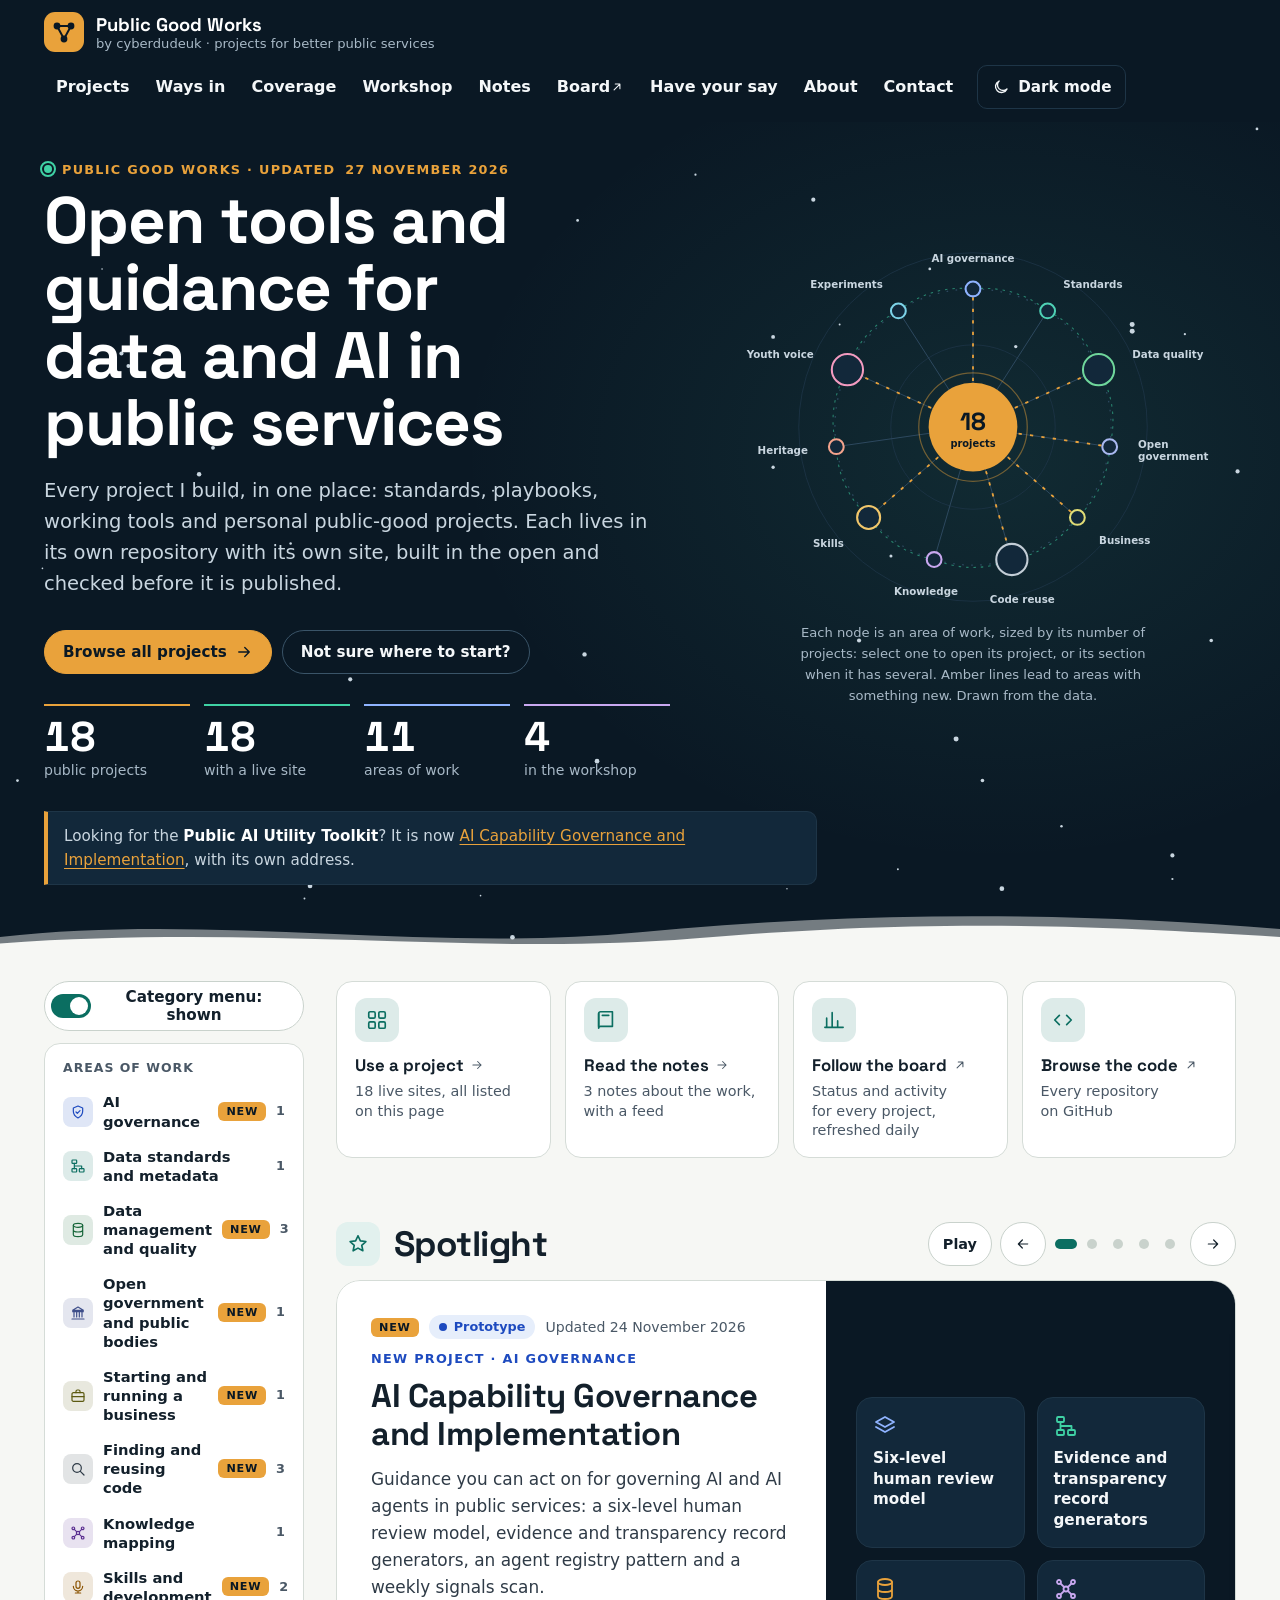
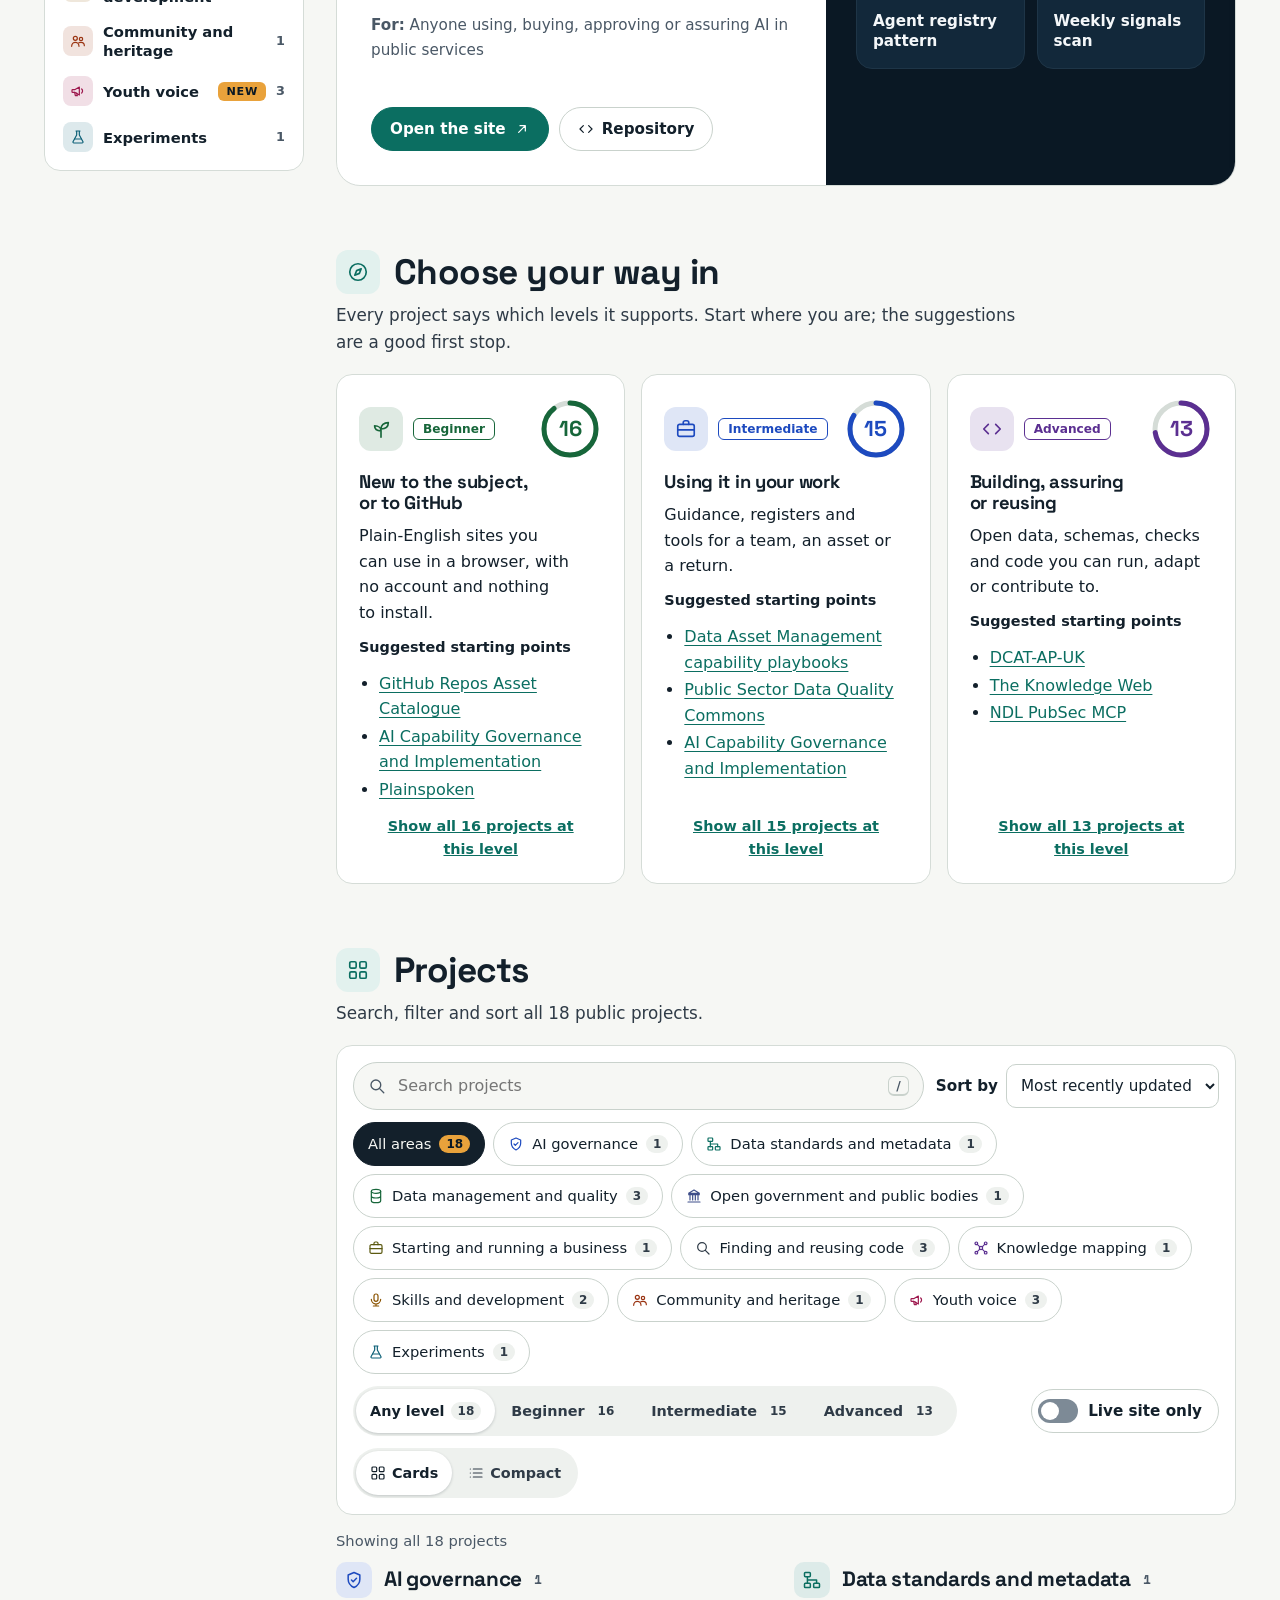
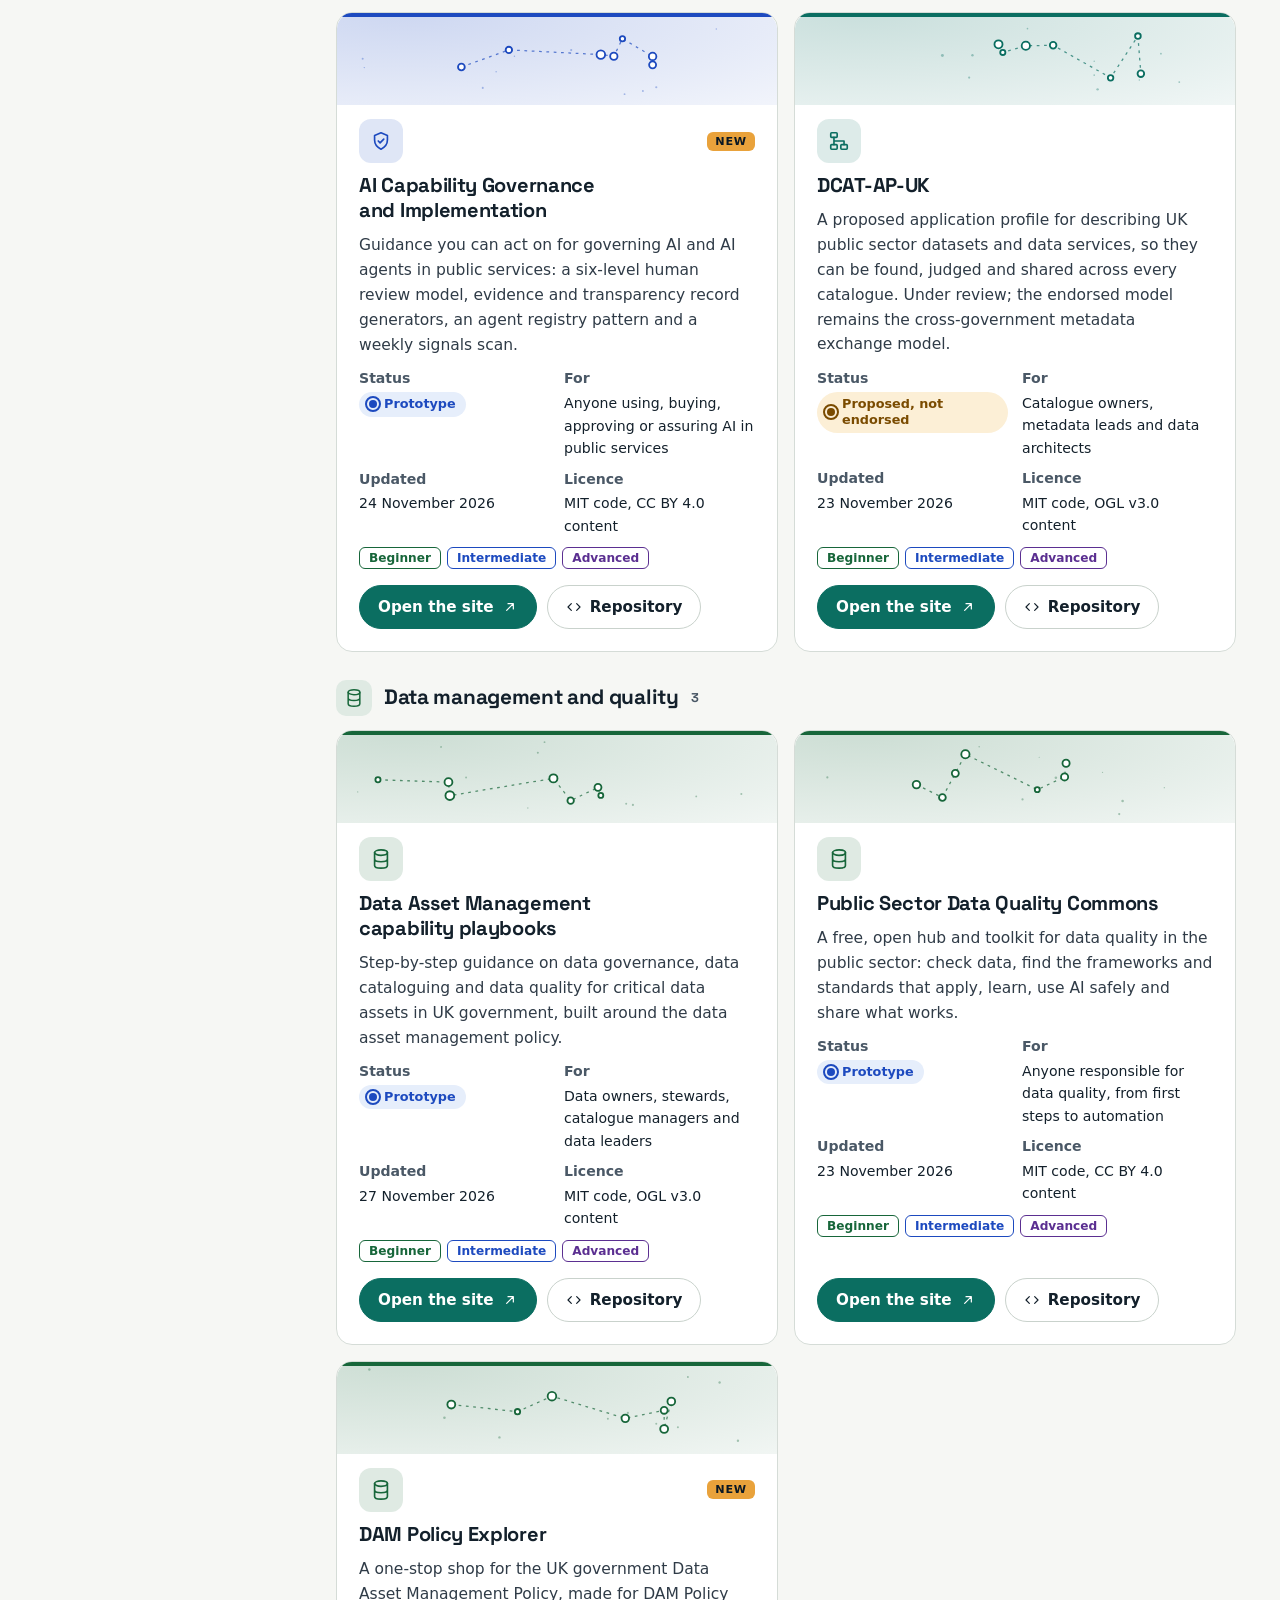
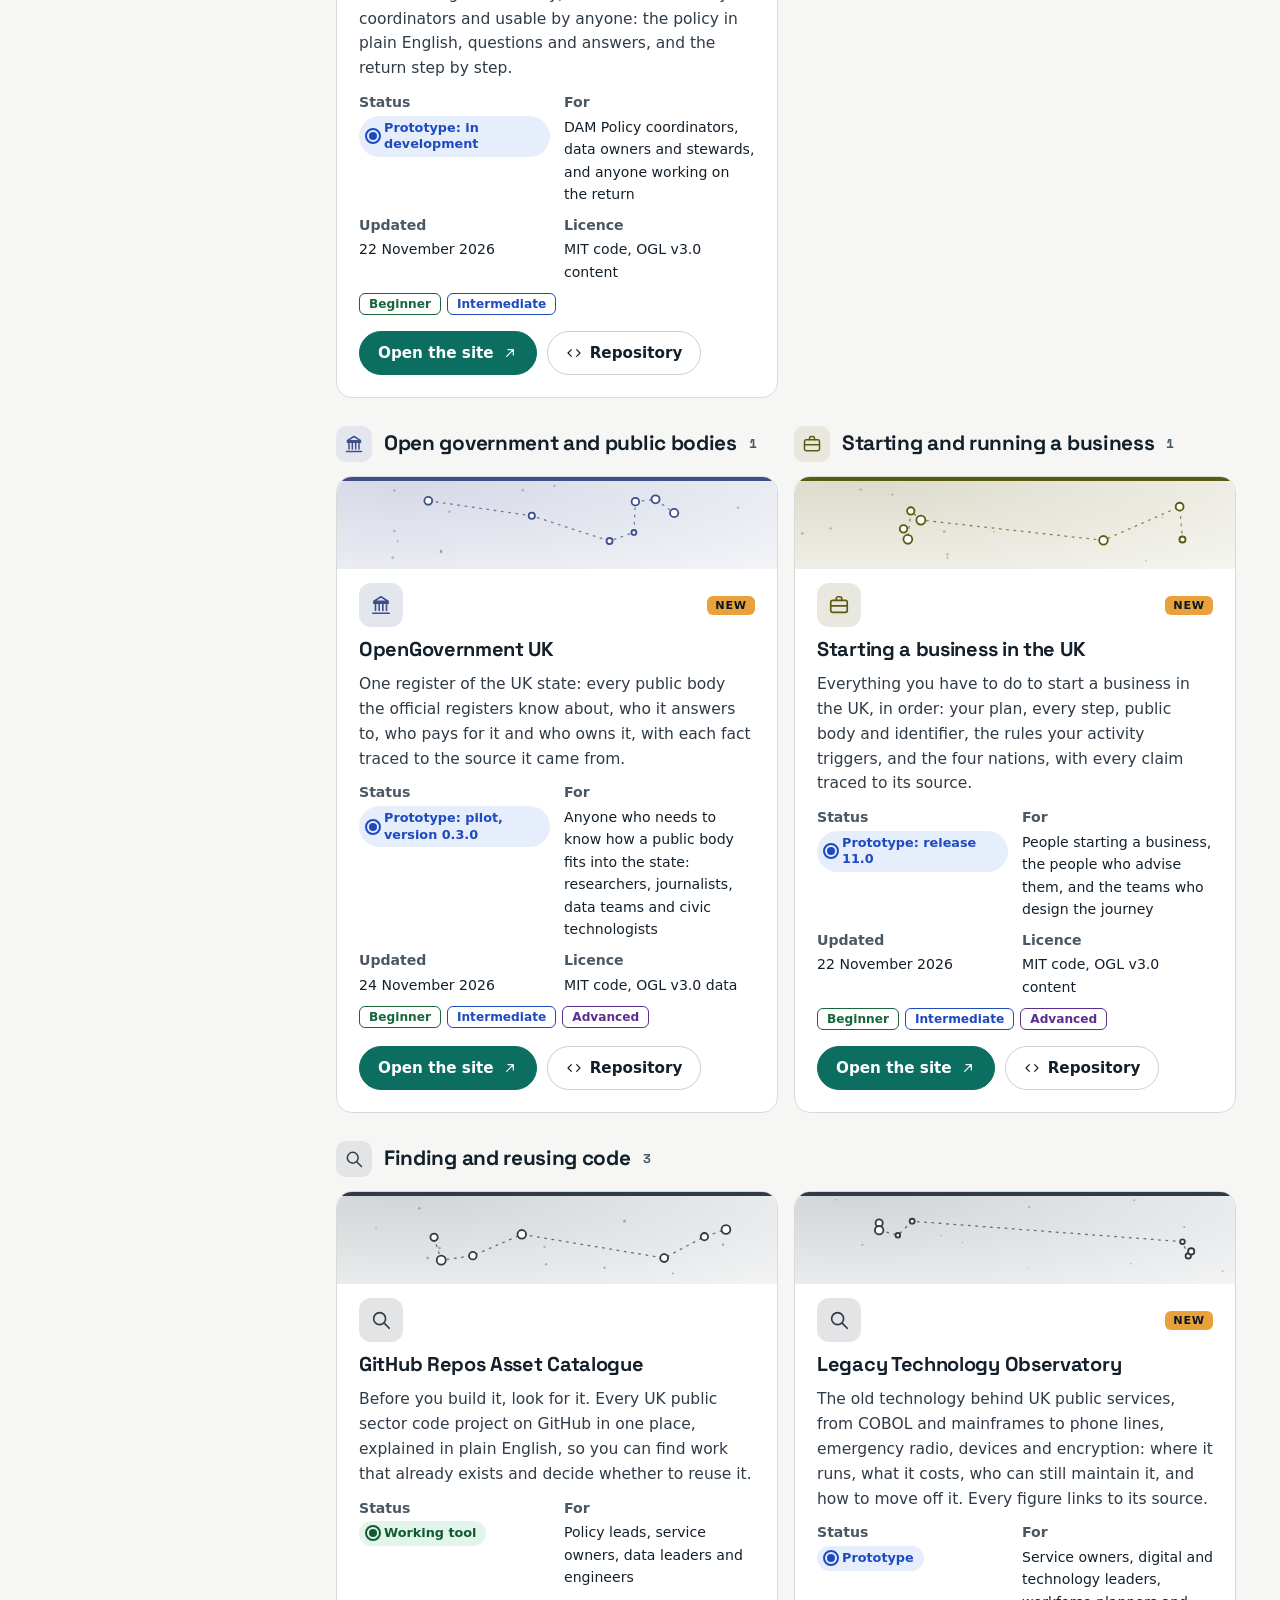
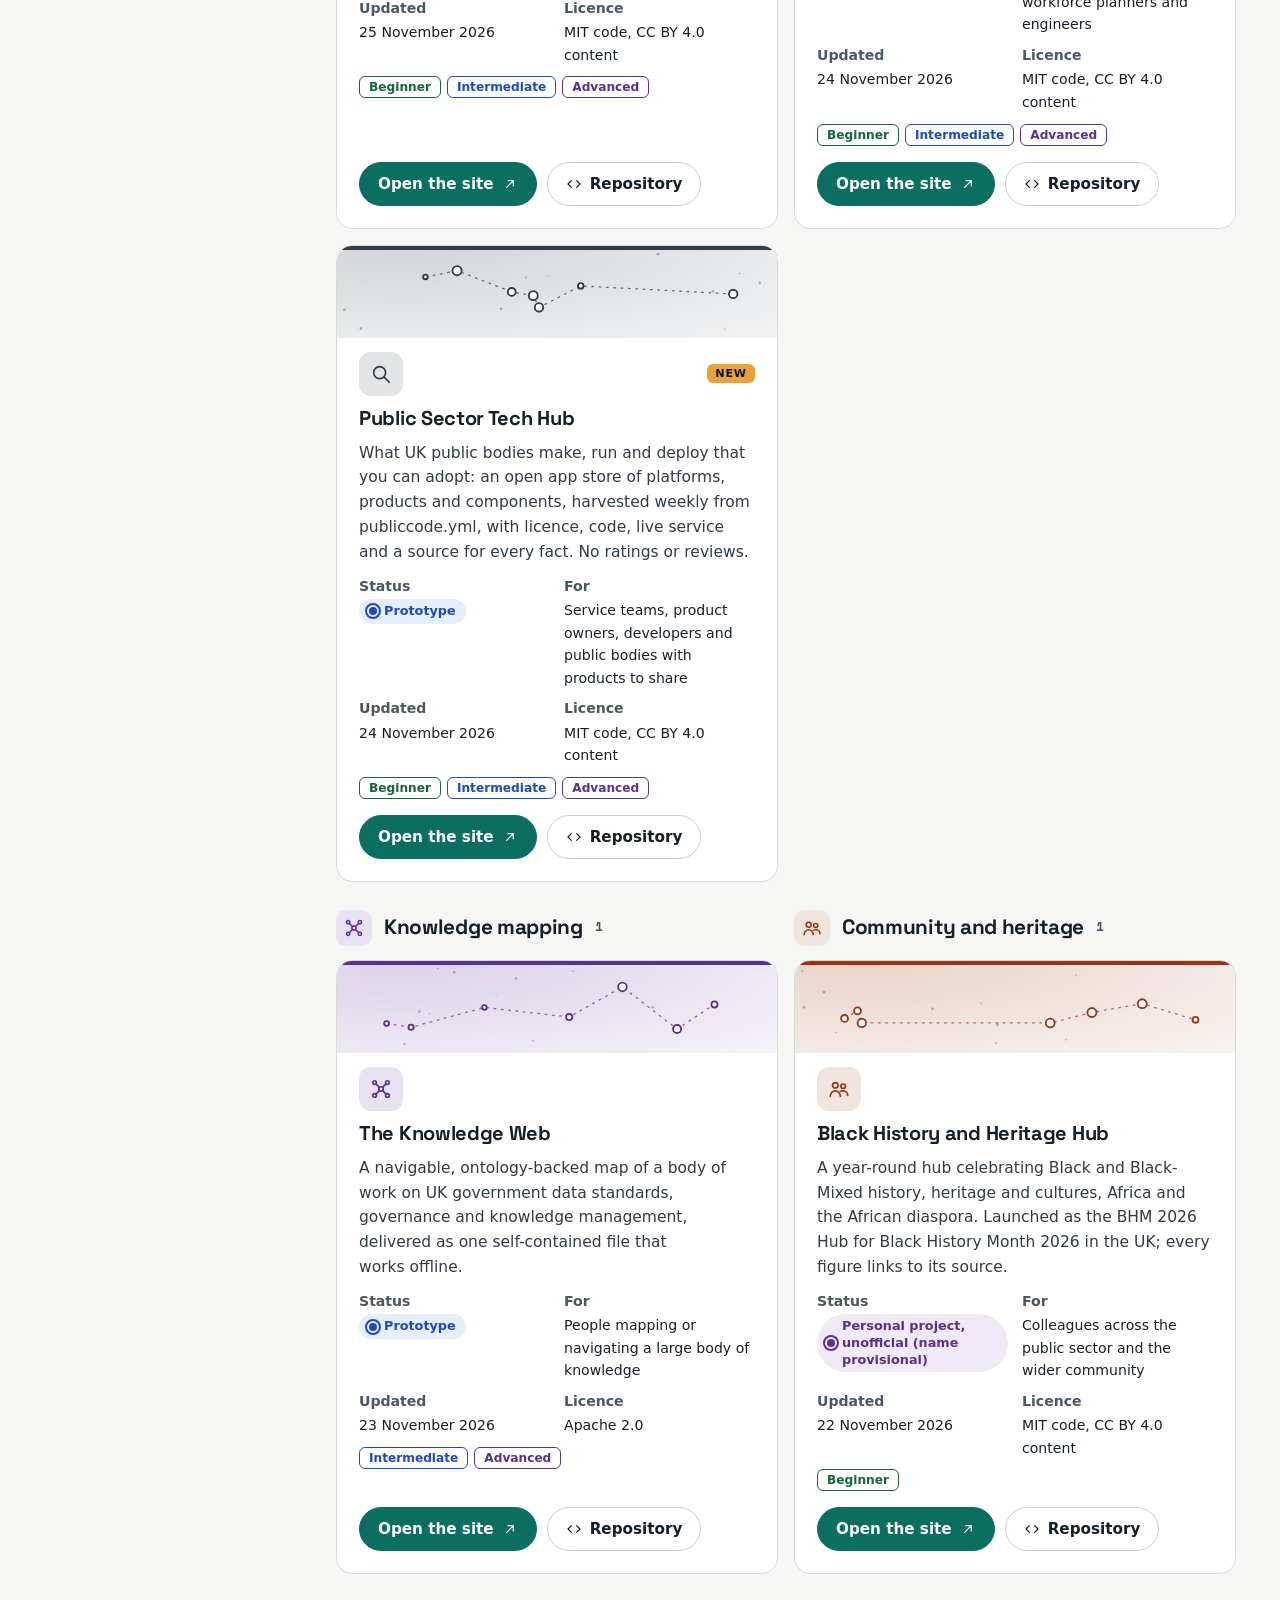
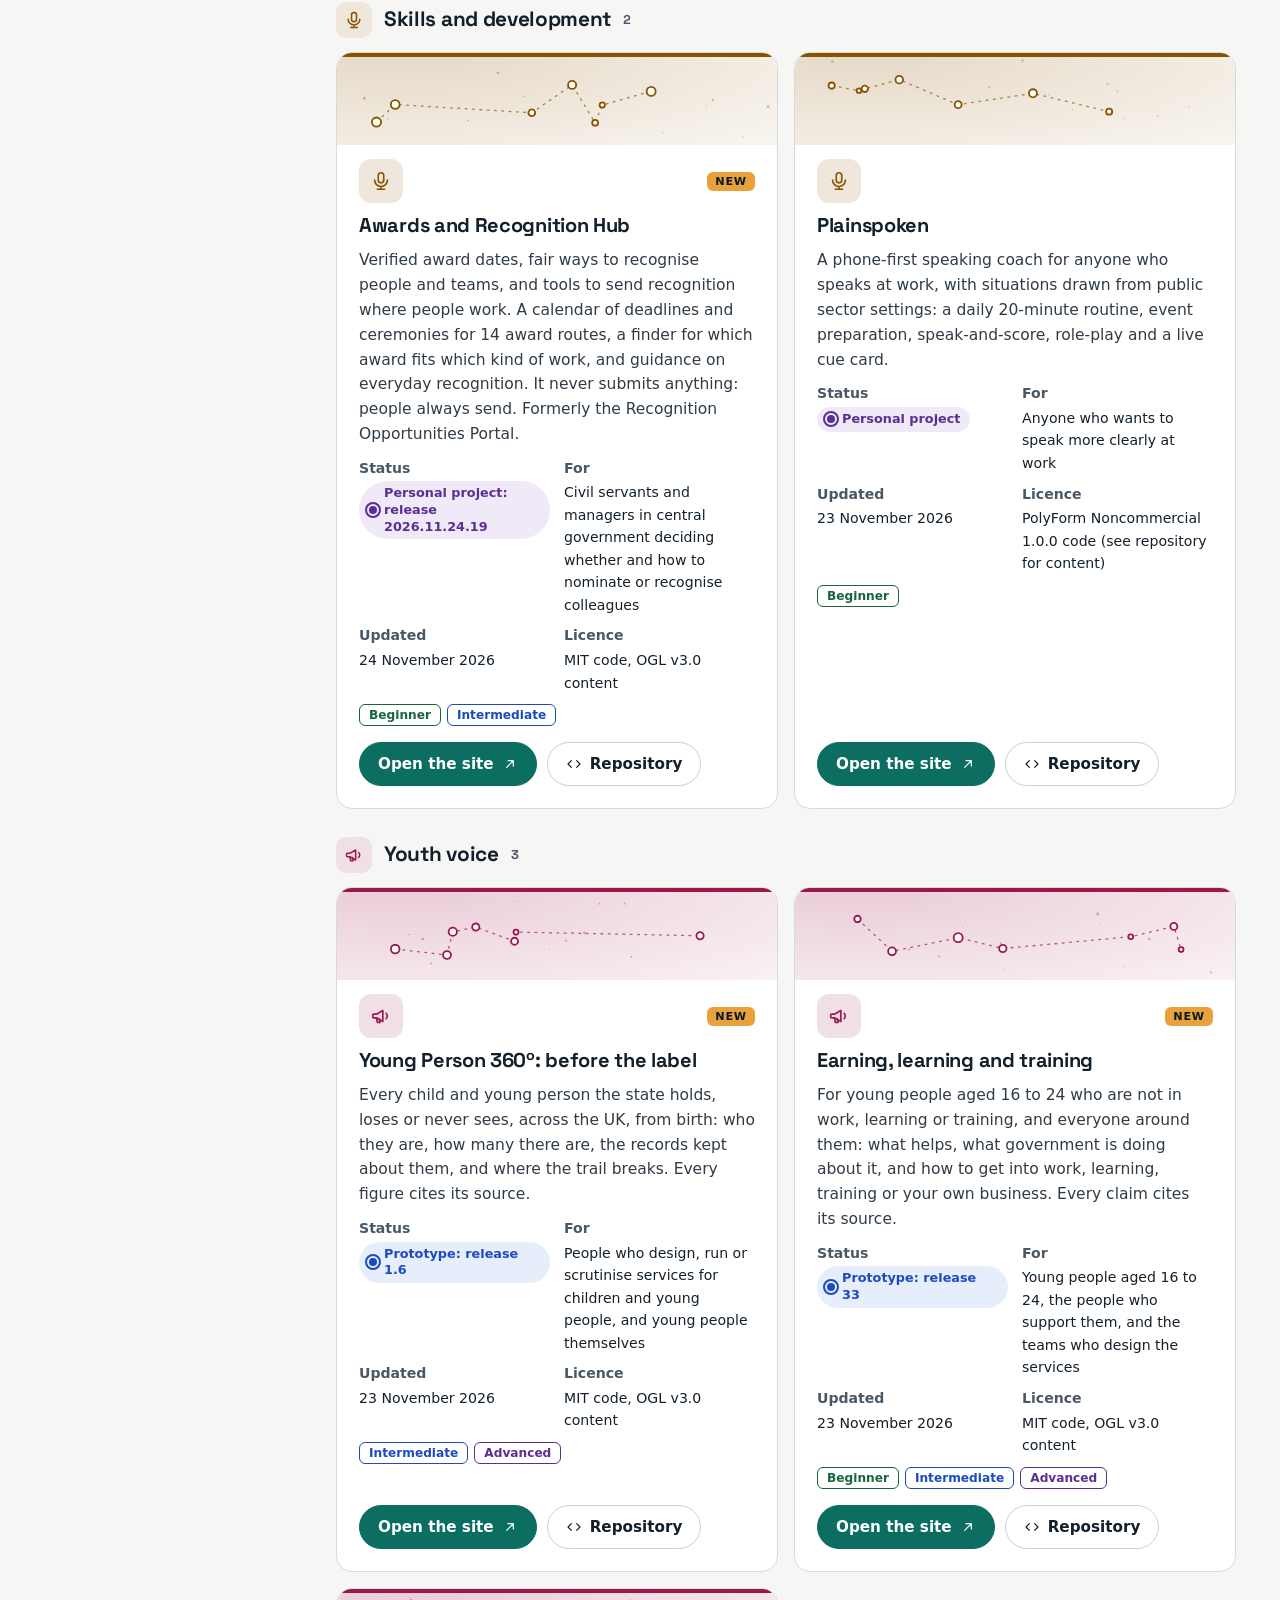
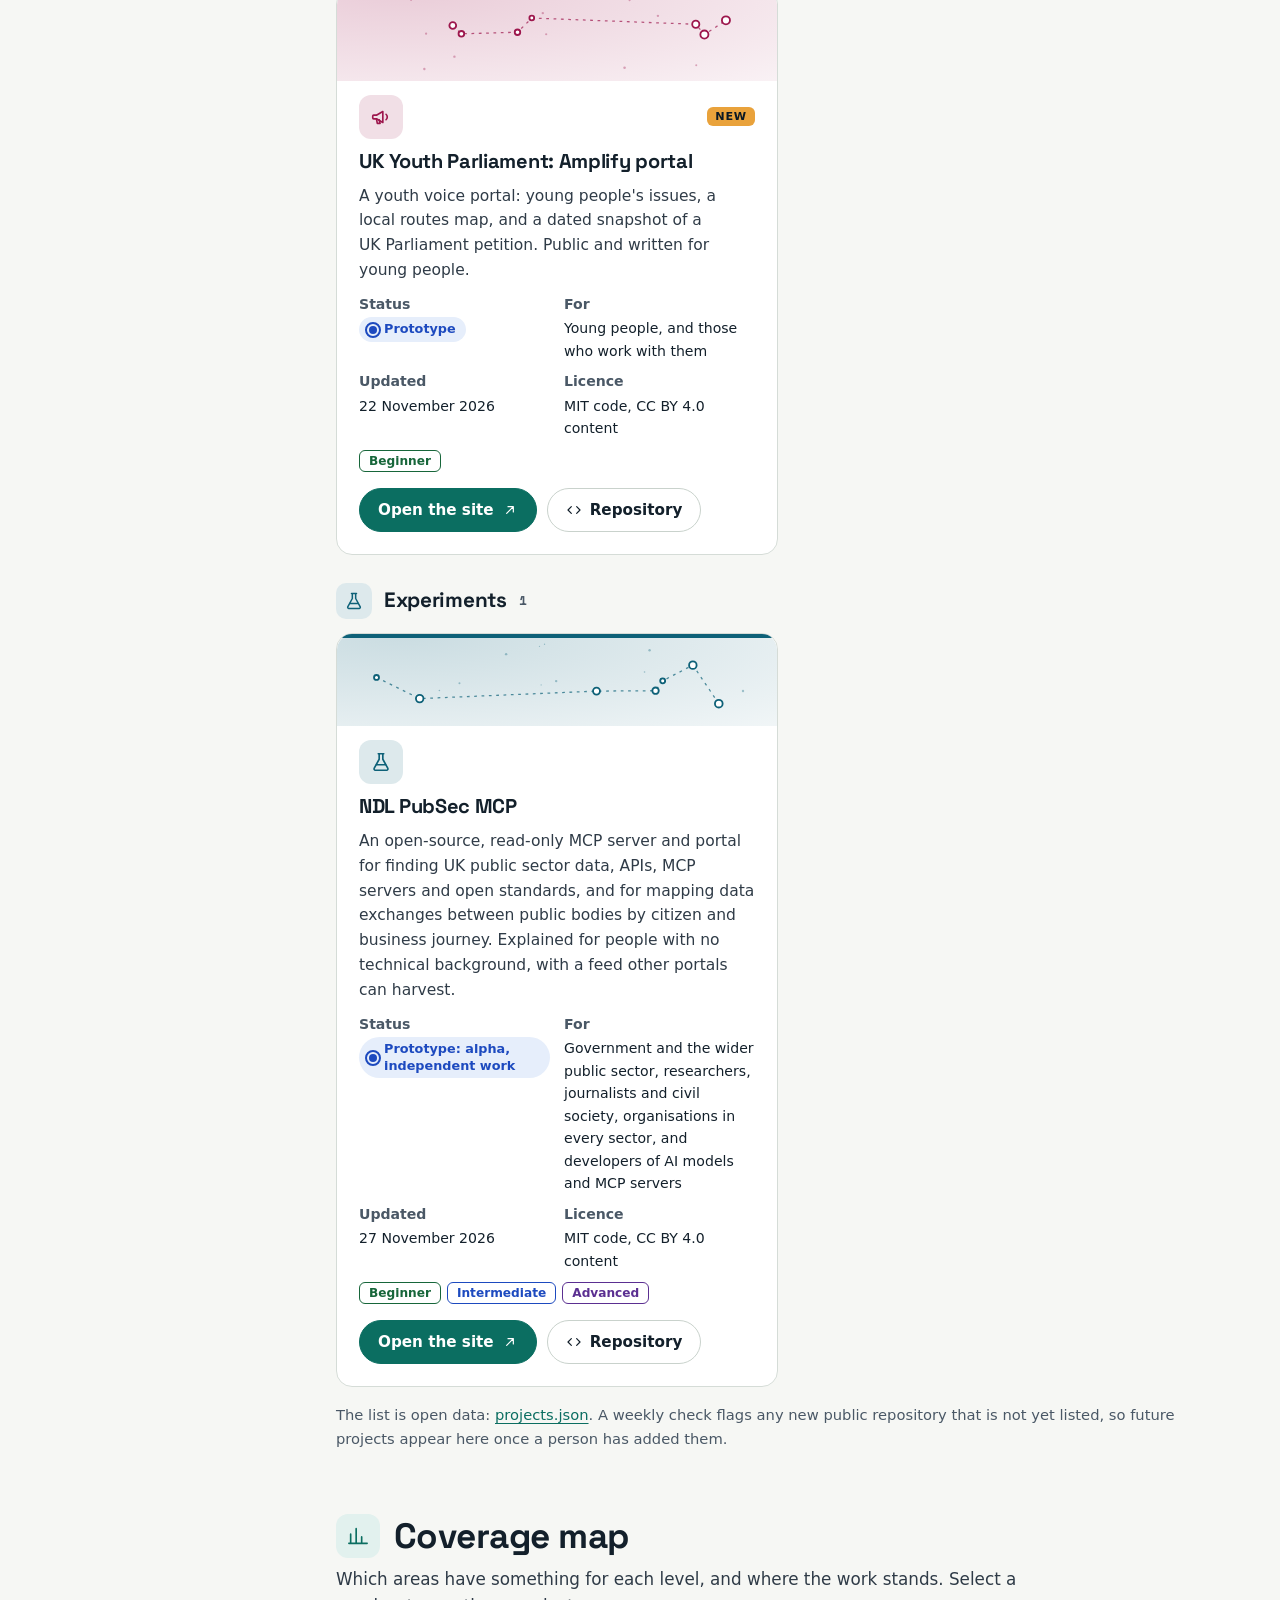
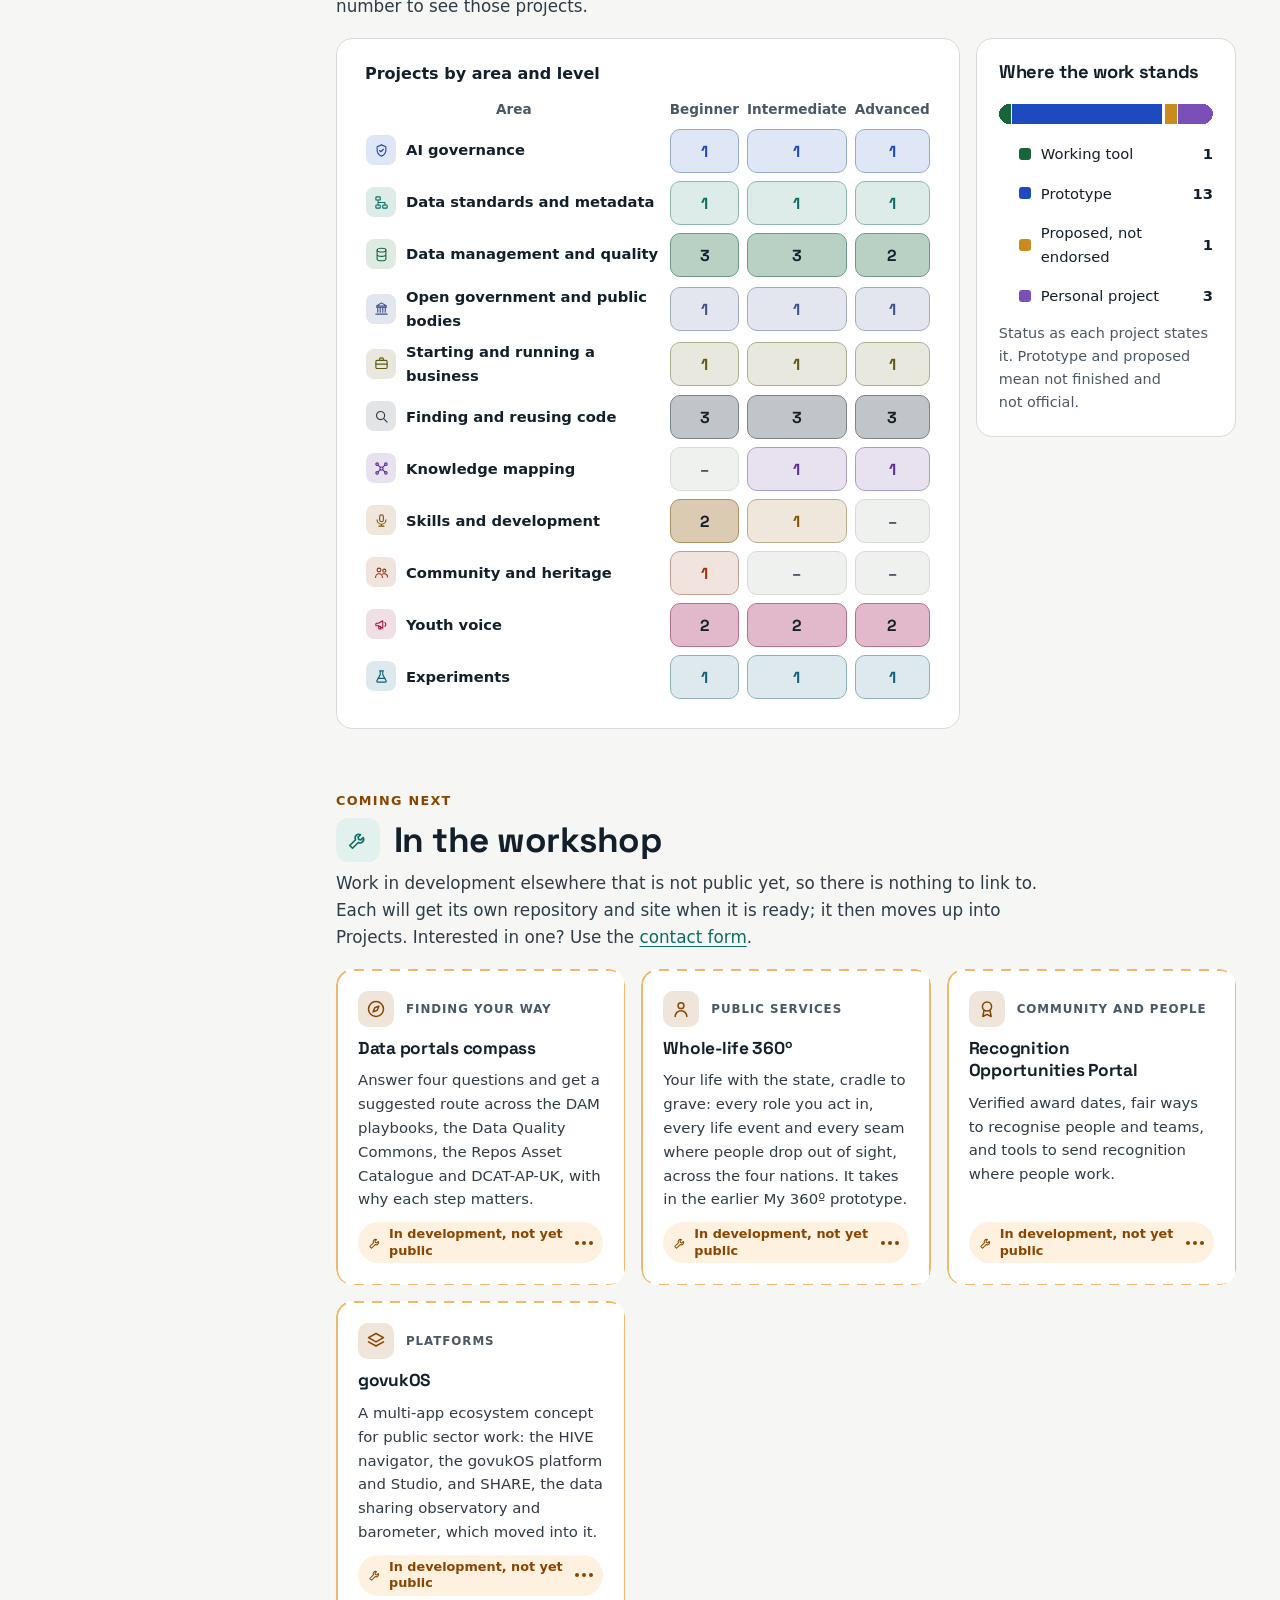
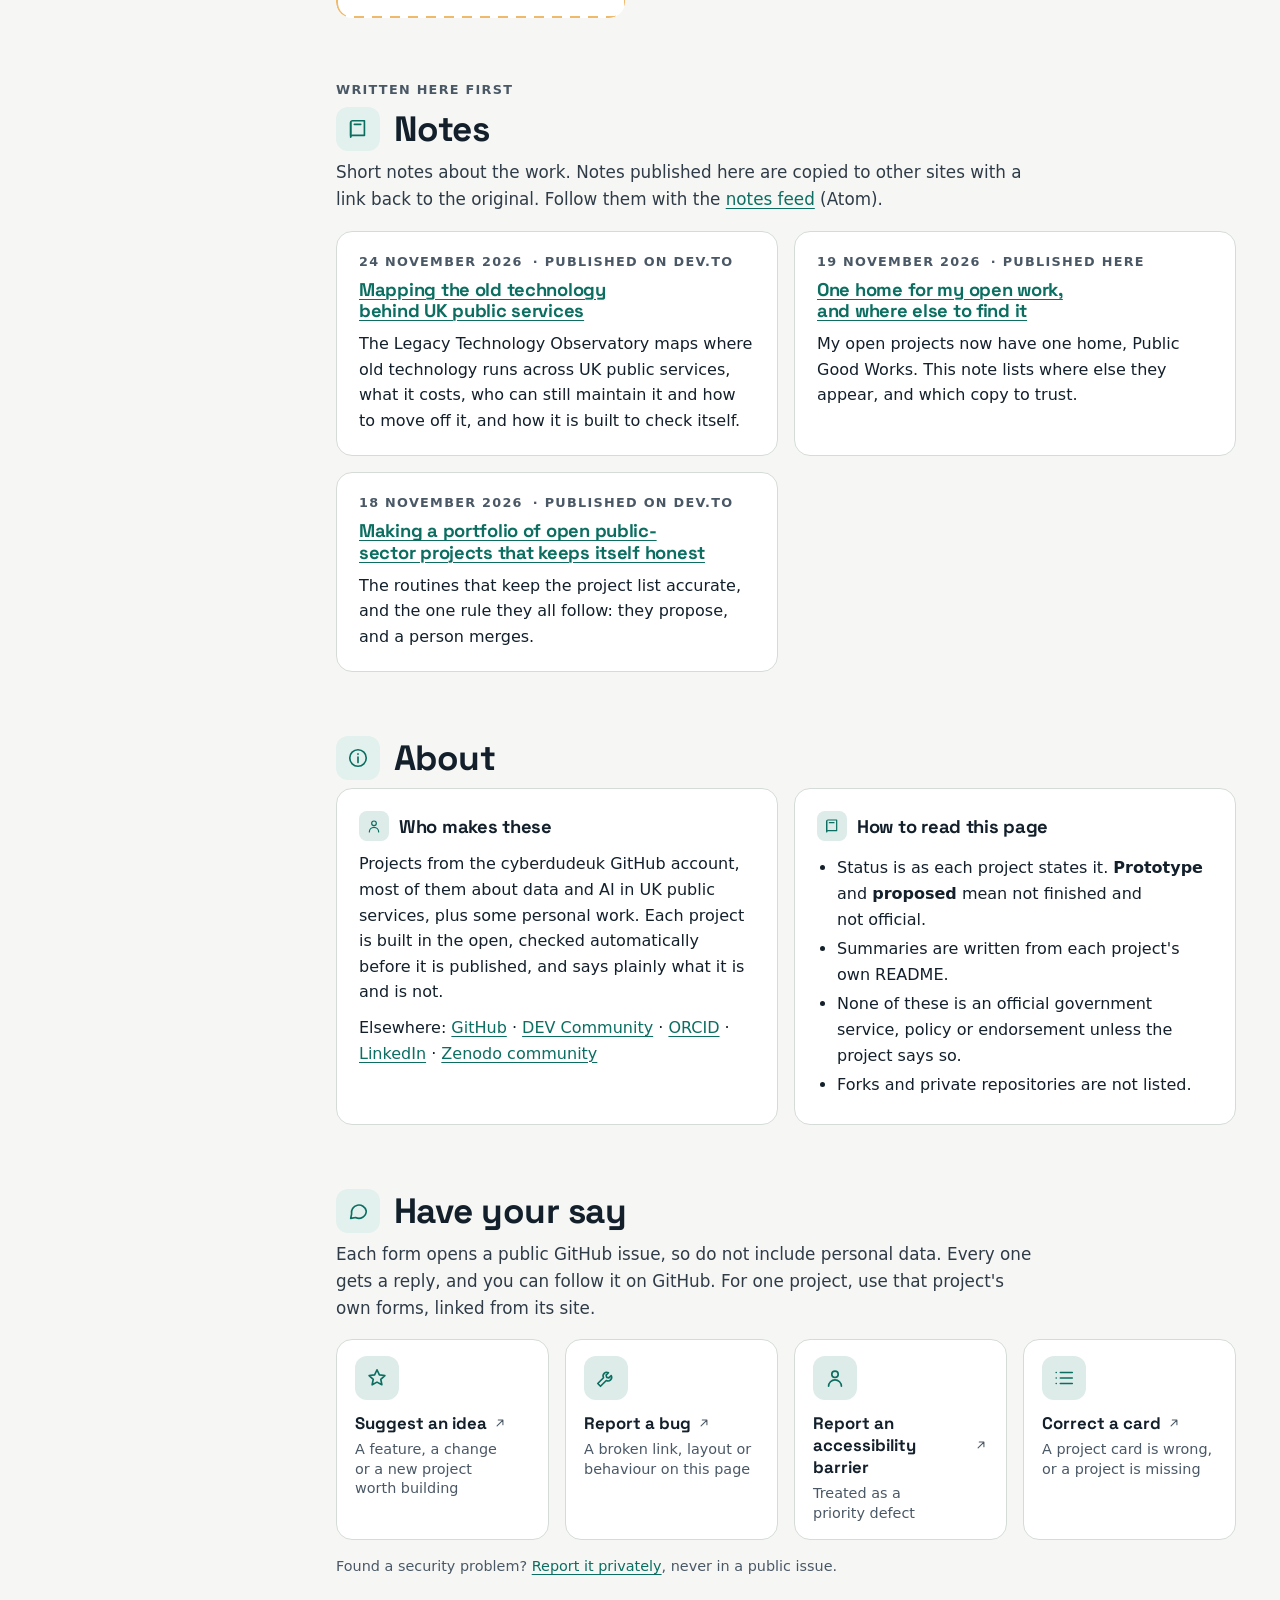
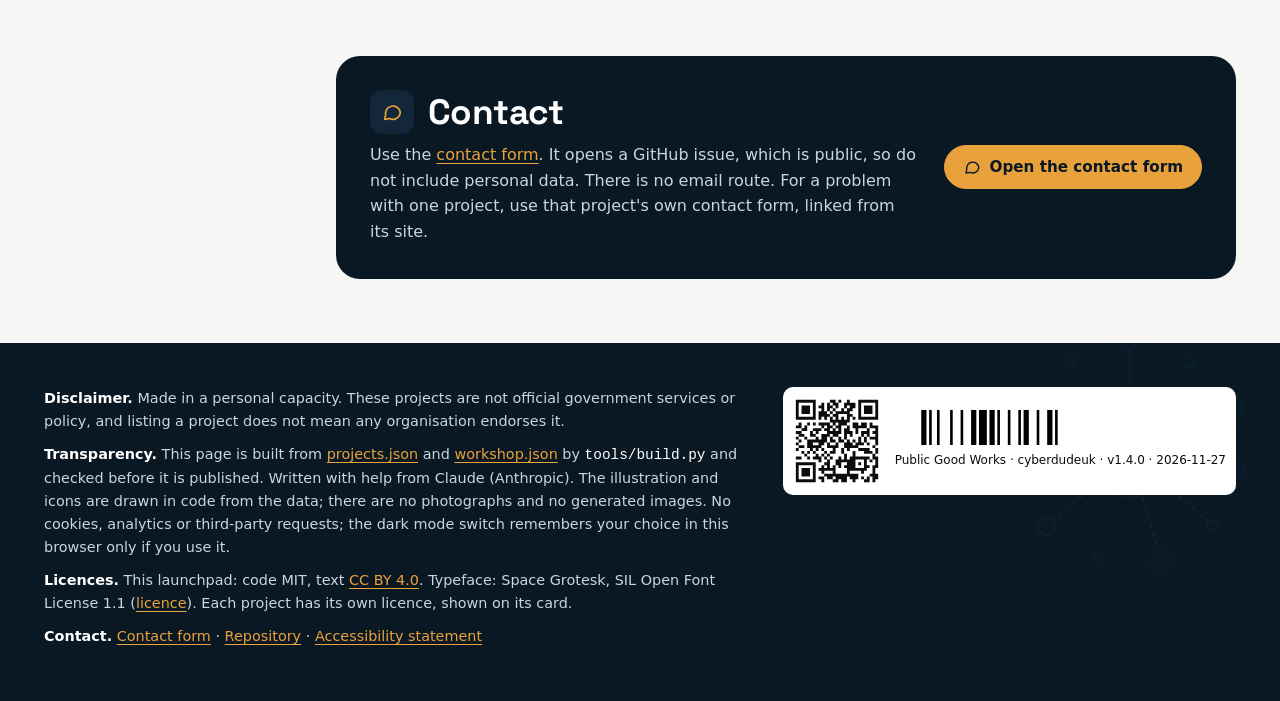
==== commit 0f0ea3a1: "Launchpad: proposed cards and dates from the discovery routine - Data Asset Management capability pl" ====
--- a/index.html
+++ b/index.html
@@ -17,7 +17,7 @@
 <link rel="icon" href="data:image/svg+xml,%3Csvg xmlns='http://www.w3.org/2000/svg' viewBox='0 0 32 32'%3E%3Crect width='32' height='32' rx='8' fill='%23e9a23b'/%3E%3Cpath d='M10 11L22 11L16 22Z' fill='none' stroke='%230a1824' stroke-width='2'/%3E%3Ccircle cx='10' cy='11' r='3' fill='%230a1824'/%3E%3Ccircle cx='22' cy='11' r='3' fill='%230a1824'/%3E%3Ccircle cx='16' cy='22' r='3' fill='%230a1824'/%3E%3C/svg%3E">
 <link rel="preload" href="fonts/space-grotesk-latin-wght.woff2" as="font" type="font/woff2" crossorigin>
 <link rel="stylesheet" href="styles.css?v=c8df21d7c6">
-<script type="application/ld+json">{"@context": "https://schema.org", "@type": "CollectionPage", "name": "Public Good Works", "creator": {"@type": "Person", "name": "cyberdudeuk", "sameAs": ["https://github.com/cyberdudeuk", "https://dev.to/cyberdudeuk", "https://orcid.org/0009-0000-5880-7219", "https://www.linkedin.com/in/emanuel", "https://zenodo.org/communities/public-good-works"]}, "url": "https://cyberdudeuk.github.io/", "dateModified": "2026-11-25", "inLanguage": "en-GB", "mainEntity": {"@type": "ItemList", "numberOfItems": 18, "itemListElement": [{"@type": "ListItem", "position": 1, "item": {"@type": "CreativeWork", "name": "GitHub Repos Asset Catalogue", "url": "https://cyberdudeuk.github.io/github-repos-asset-catalogue/", "codeRepository": "https://github.com/cyberdudeuk/github-repos-asset-catalogue", "abstract": "Before you build it, look for it. Every UK public sector code project on GitHub in one place, explained in plain English, so you can find work that already exists and decide whether to reuse it.", "genre": "Finding and reusing code"}}, {"@type": "ListItem", "position": 2, "item": {"@type": "CreativeWork", "name": "AI Capability Governance and Implementation", "url": "https://cyberdudeuk.github.io/ai-capability-governance/", "codeRepository": "https://github.com/cyberdudeuk/ai-capability-governance", "abstract": "Guidance you can act on for governing AI and AI agents in public services: a six-level human review model, evidence and transparency record generators, an agent registry pattern and a weekly signals scan.", "genre": "AI governance"}}, {"@type": "ListItem", "position": 3, "item": {"@type": "CreativeWork", "name": "OpenGovernment UK", "url": "https://cyberdudeuk.github.io/opengovernment-uk/", "codeRepository": "https://github.com/cyberdudeuk/opengovernment-uk", "abstract": "One register of the UK state: every public body the official registers know about, who it answers to, who pays for it and who owns it, with each fact traced to the source it came from.", "genre": "Open government and public bodies"}}, {"@type": "ListItem", "position": 4, "item": {"@type": "CreativeWork", "name": "Legacy Technology Observatory", "url": "https://cyberdudeuk.github.io/legacy-technology-observatory/", "codeRepository": "https://github.com/cyberdudeuk/legacy-technology-observatory", "abstract": "The old technology behind UK public services, from COBOL and mainframes to phone lines, emergency radio, devices and encryption: where it runs, what it costs, who can still maintain it, and how to move off it. Every figure links to its source.", "genre": "Finding and reusing code"}}, {"@type": "ListItem", "position": 5, "item": {"@type": "CreativeWork", "name": "Public Sector Tech Hub", "url": "https://cyberdudeuk.github.io/pubsec-tech-hub/", "codeRepository": "https://github.com/cyberdudeuk/pubsec-tech-hub", "abstract": "What UK public bodies make, run and deploy that you can adopt: an open app store of platforms, products and components, harvested weekly from publiccode.yml, with licence, code, live service and a source for every fact. No ratings or reviews.", "genre": "Finding and reusing code"}}, {"@type": "ListItem", "position": 6, "item": {"@type": "CreativeWork", "name": "Awards and Recognition Hub", "url": "https://cyberdudeuk.github.io/awards-and-recognition-hub/", "codeRepository": "https://github.com/cyberdudeuk/awards-and-recognition-hub", "abstract": "Verified award dates, fair ways to recognise people and teams, and tools to send recognition where people work. A calendar of deadlines and ceremonies for 14 award routes, a finder for which award fits which kind of work, and guidance on everyday recognition. It never submits anything: people always send. Formerly the Recognition Opportunities Portal.", "genre": "Skills and development"}}, {"@type": "ListItem", "position": 7, "item": {"@type": "CreativeWork", "name": "DCAT-AP-UK", "url": "https://cyberdudeuk.github.io/dcat-ap-uk/", "codeRepository": "https://github.com/cyberdudeuk/dcat-ap-uk", "abstract": "A proposed application profile for describing UK public sector datasets and data services, so they can be found, judged and shared across every catalogue. Under review; the endorsed model remains the cross-government metadata exchange model.", "genre": "Data standards and metadata"}}, {"@type": "ListItem", "position": 8, "item": {"@type": "CreativeWork", "name": "Public Sector Data Quality Commons", "url": "https://cyberdudeuk.github.io/dq-commons/", "codeRepository": "https://github.com/cyberdudeuk/dq-commons", "abstract": "A free, open hub and toolkit for data quality in the public sector: check data, find the frameworks and standards that apply, learn, use AI safely and share what works.", "genre": "Data management and quality"}}, {"@type": "ListItem", "position": 9, "item": {"@type": "CreativeWork", "name": "The Knowledge Web", "url": "https://cyberdudeuk.github.io/knowledge-web/dist/the-web.html", "codeRepository": "https://github.com/cyberdudeuk/knowledge-web", "abstract": "A navigable, ontology-backed map of a body of work on UK government data standards, governance and knowledge management, delivered as one self-contained file that works offline.", "genre": "Knowledge mapping"}}, {"@type": "ListItem", "position": 10, "item": {"@type": "CreativeWork", "name": "Plainspoken", "url": "https://cyberdudeuk.github.io/plainspoken/", "codeRepository": "https://github.com/cyberdudeuk/plainspoken", "abstract": "A phone-first speaking coach for anyone who speaks at work, with situations drawn from public sector settings: a daily 20-minute routine, event preparation, speak-and-score, role-play and a live cue card.", "genre": "Skills and development"}}, {"@type": "ListItem", "position": 11, "item": {"@type": "CreativeWork", "name": "Young Person 360º: before the label", "url": "https://cyberdudeuk.github.io/young-person-360/", "codeRepository": "https://github.com/cyberdudeuk/young-person-360", "abstract": "Every child and young person the state holds, loses or never sees, across the UK, from birth: who they are, how many there are, the records kept about them, and where the trail breaks. Every figure cites its source.", "genre": "Youth voice"}}, {"@type": "ListItem", "position": 12, "item": {"@type": "CreativeWork", "name": "Earning, learning and training", "url": "https://cyberdudeuk.github.io/earning-learning-training/", "codeRepository": "https://github.com/cyberdudeuk/earning-learning-training", "abstract": "For young people aged 16 to 24 who are not in work, learning or training, and everyone around them: what helps, what government is doing about it, and how to get into work, learning, training or your own business. Every claim cites its source.", "genre": "Youth voice"}}, {"@type": "ListItem", "position": 13, "item": {"@type": "CreativeWork", "name": "Data Asset Management capability playbooks", "url": "https://cyberdudeuk.github.io/dam-capability-playbooks/", "codeRepository": "https://github.com/cyberdudeuk/dam-capability-playbooks", "abstract": "Step-by-step guidance on data governance, data cataloguing and data quality for critical data assets in UK government, built around the data asset management policy.", "genre": "Data management and quality"}}, {"@type": "ListItem", "position": 14, "item": {"@type": "CreativeWork", "name": "DAM Policy Explorer", "url": "https://cyberdudeuk.github.io/dam-policy-explorer/", "codeRepository": "https://github.com/cyberdudeuk/dam-policy-explorer", "abstract": "A one-stop shop for the UK government Data Asset Management Policy, made for DAM Policy coordinators and usable by anyone: the policy in plain English, questions and answers, and the return step by step.", "genre": "Data management and quality"}}, {"@type": "ListItem", "position": 15, "item": {"@type": "CreativeWork", "name": "Starting a business in the UK", "url": "https://cyberdudeuk.github.io/start-a-business-uk/", "codeRepository": "https://github.com/cyberdudeuk/start-a-business-uk", "abstract": "Everything you have to do to start a business in the UK, in order: your plan, every step, public body and identifier, the rules your activity triggers, and the four nations, with every claim traced to its source.", "genre": "Starting and running a business"}}, {"@type": "ListItem", "position": 16, "item": {"@type": "CreativeWork", "name": "Black History and Heritage Hub", "url": "https://cyberdudeuk.github.io/black-mixed-heritage/", "codeRepository": "https://github.com/cyberdudeuk/black-mixed-heritage", "abstract": "A year-round hub celebrating Black and Black-Mixed history, heritage and cultures, Africa and the African diaspora. Launched as the BHM 2026 Hub for Black History Month 2026 in the UK; every figure links to its source.", "genre": "Community and heritage"}}, {"@type": "ListItem", "position": 17, "item": {"@type": "CreativeWork", "name": "UK Youth Parliament: Amplify portal", "url": "https://cyberdudeuk.github.io/uk-youth-parliament-amplify/", "codeRepository": "https://github.com/cyberdudeuk/uk-youth-parliament-amplify", "abstract": "A youth voice portal: young people's issues, a local routes map, and a dated snapshot of a UK Parliament petition. Public and written for young people.", "genre": "Youth voice"}}, {"@type": "ListItem", "position": 18, "item": {"@type": "CreativeWork", "name": "NDL PubSec MCP", "url": "https://cyberdudeuk.github.io/ndl-pubsec-mcp/", "codeRepository": "https://github.com/cyberdudeuk/ndl-pubsec-mcp", "abstract": "An open-source, read-only MCP server and portal for finding UK public sector data, APIs, MCP servers and open standards, and for mapping data exchanges between public bodies by citizen and business journey. Explained for people with no technical background, with a feed other portals can harvest.", "genre": "Experiments"}}]}}</script>
+<script type="application/ld+json">{"@context": "https://schema.org", "@type": "CollectionPage", "name": "Public Good Works", "creator": {"@type": "Person", "name": "cyberdudeuk", "sameAs": ["https://github.com/cyberdudeuk", "https://dev.to/cyberdudeuk", "https://orcid.org/0009-0000-5880-7219", "https://www.linkedin.com/in/emanuel", "https://zenodo.org/communities/public-good-works"]}, "url": "https://cyberdudeuk.github.io/", "dateModified": "2026-11-27", "inLanguage": "en-GB", "mainEntity": {"@type": "ItemList", "numberOfItems": 18, "itemListElement": [{"@type": "ListItem", "position": 1, "item": {"@type": "CreativeWork", "name": "Data Asset Management capability playbooks", "url": "https://cyberdudeuk.github.io/dam-capability-playbooks/", "codeRepository": "https://github.com/cyberdudeuk/dam-capability-playbooks", "abstract": "Step-by-step guidance on data governance, data cataloguing and data quality for critical data assets in UK government, built around the data asset management policy.", "genre": "Data management and quality"}}, {"@type": "ListItem", "position": 2, "item": {"@type": "CreativeWork", "name": "NDL PubSec MCP", "url": "https://cyberdudeuk.github.io/ndl-pubsec-mcp/", "codeRepository": "https://github.com/cyberdudeuk/ndl-pubsec-mcp", "abstract": "An open-source, read-only MCP server and portal for finding UK public sector data, APIs, MCP servers and open standards, and for mapping data exchanges between public bodies by citizen and business journey. Explained for people with no technical background, with a feed other portals can harvest.", "genre": "Experiments"}}, {"@type": "ListItem", "position": 3, "item": {"@type": "CreativeWork", "name": "GitHub Repos Asset Catalogue", "url": "https://cyberdudeuk.github.io/github-repos-asset-catalogue/", "codeRepository": "https://github.com/cyberdudeuk/github-repos-asset-catalogue", "abstract": "Before you build it, look for it. Every UK public sector code project on GitHub in one place, explained in plain English, so you can find work that already exists and decide whether to reuse it.", "genre": "Finding and reusing code"}}, {"@type": "ListItem", "position": 4, "item": {"@type": "CreativeWork", "name": "AI Capability Governance and Implementation", "url": "https://cyberdudeuk.github.io/ai-capability-governance/", "codeRepository": "https://github.com/cyberdudeuk/ai-capability-governance", "abstract": "Guidance you can act on for governing AI and AI agents in public services: a six-level human review model, evidence and transparency record generators, an agent registry pattern and a weekly signals scan.", "genre": "AI governance"}}, {"@type": "ListItem", "position": 5, "item": {"@type": "CreativeWork", "name": "OpenGovernment UK", "url": "https://cyberdudeuk.github.io/opengovernment-uk/", "codeRepository": "https://github.com/cyberdudeuk/opengovernment-uk", "abstract": "One register of the UK state: every public body the official registers know about, who it answers to, who pays for it and who owns it, with each fact traced to the source it came from.", "genre": "Open government and public bodies"}}, {"@type": "ListItem", "position": 6, "item": {"@type": "CreativeWork", "name": "Legacy Technology Observatory", "url": "https://cyberdudeuk.github.io/legacy-technology-observatory/", "codeRepository": "https://github.com/cyberdudeuk/legacy-technology-observatory", "abstract": "The old technology behind UK public services, from COBOL and mainframes to phone lines, emergency radio, devices and encryption: where it runs, what it costs, who can still maintain it, and how to move off it. Every figure links to its source.", "genre": "Finding and reusing code"}}, {"@type": "ListItem", "position": 7, "item": {"@type": "CreativeWork", "name": "Public Sector Tech Hub", "url": "https://cyberdudeuk.github.io/pubsec-tech-hub/", "codeRepository": "https://github.com/cyberdudeuk/pubsec-tech-hub", "abstract": "What UK public bodies make, run and deploy that you can adopt: an open app store of platforms, products and components, harvested weekly from publiccode.yml, with licence, code, live service and a source for every fact. No ratings or reviews.", "genre": "Finding and reusing code"}}, {"@type": "ListItem", "position": 8, "item": {"@type": "CreativeWork", "name": "Awards and Recognition Hub", "url": "https://cyberdudeuk.github.io/awards-and-recognition-hub/", "codeRepository": "https://github.com/cyberdudeuk/awards-and-recognition-hub", "abstract": "Verified award dates, fair ways to recognise people and teams, and tools to send recognition where people work. A calendar of deadlines and ceremonies for 14 award routes, a finder for which award fits which kind of work, and guidance on everyday recognition. It never submits anything: people always send. Formerly the Recognition Opportunities Portal.", "genre": "Skills and development"}}, {"@type": "ListItem", "position": 9, "item": {"@type": "CreativeWork", "name": "DCAT-AP-UK", "url": "https://cyberdudeuk.github.io/dcat-ap-uk/", "codeRepository": "https://github.com/cyberdudeuk/dcat-ap-uk", "abstract": "A proposed application profile for describing UK public sector datasets and data services, so they can be found, judged and shared across every catalogue. Under review; the endorsed model remains the cross-government metadata exchange model.", "genre": "Data standards and metadata"}}, {"@type": "ListItem", "position": 10, "item": {"@type": "CreativeWork", "name": "Public Sector Data Quality Commons", "url": "https://cyberdudeuk.github.io/dq-commons/", "codeRepository": "https://github.com/cyberdudeuk/dq-commons", "abstract": "A free, open hub and toolkit for data quality in the public sector: check data, find the frameworks and standards that apply, learn, use AI safely and share what works.", "genre": "Data management and quality"}}, {"@type": "ListItem", "position": 11, "item": {"@type": "CreativeWork", "name": "The Knowledge Web", "url": "https://cyberdudeuk.github.io/knowledge-web/dist/the-web.html", "codeRepository": "https://github.com/cyberdudeuk/knowledge-web", "abstract": "A navigable, ontology-backed map of a body of work on UK government data standards, governance and knowledge management, delivered as one self-contained file that works offline.", "genre": "Knowledge mapping"}}, {"@type": "ListItem", "position": 12, "item": {"@type": "CreativeWork", "name": "Plainspoken", "url": "https://cyberdudeuk.github.io/plainspoken/", "codeRepository": "https://github.com/cyberdudeuk/plainspoken", "abstract": "A phone-first speaking coach for anyone who speaks at work, with situations drawn from public sector settings: a daily 20-minute routine, event preparation, speak-and-score, role-play and a live cue card.", "genre": "Skills and development"}}, {"@type": "ListItem", "position": 13, "item": {"@type": "CreativeWork", "name": "Young Person 360º: before the label", "url": "https://cyberdudeuk.github.io/young-person-360/", "codeRepository": "https://github.com/cyberdudeuk/young-person-360", "abstract": "Every child and young person the state holds, loses or never sees, across the UK, from birth: who they are, how many there are, the records kept about them, and where the trail breaks. Every figure cites its source.", "genre": "Youth voice"}}, {"@type": "ListItem", "position": 14, "item": {"@type": "CreativeWork", "name": "Earning, learning and training", "url": "https://cyberdudeuk.github.io/earning-learning-training/", "codeRepository": "https://github.com/cyberdudeuk/earning-learning-training", "abstract": "For young people aged 16 to 24 who are not in work, learning or training, and everyone around them: what helps, what government is doing about it, and how to get into work, learning, training or your own business. Every claim cites its source.", "genre": "Youth voice"}}, {"@type": "ListItem", "position": 15, "item": {"@type": "CreativeWork", "name": "DAM Policy Explorer", "url": "https://cyberdudeuk.github.io/dam-policy-explorer/", "codeRepository": "https://github.com/cyberdudeuk/dam-policy-explorer", "abstract": "A one-stop shop for the UK government Data Asset Management Policy, made for DAM Policy coordinators and usable by anyone: the policy in plain English, questions and answers, and the return step by step.", "genre": "Data management and quality"}}, {"@type": "ListItem", "position": 16, "item": {"@type": "CreativeWork", "name": "Starting a business in the UK", "url": "https://cyberdudeuk.github.io/start-a-business-uk/", "codeRepository": "https://github.com/cyberdudeuk/start-a-business-uk", "abstract": "Everything you have to do to start a business in the UK, in order: your plan, every step, public body and identifier, the rules your activity triggers, and the four nations, with every claim traced to its source.", "genre": "Starting and running a business"}}, {"@type": "ListItem", "position": 17, "item": {"@type": "CreativeWork", "name": "Black History and Heritage Hub", "url": "https://cyberdudeuk.github.io/black-mixed-heritage/", "codeRepository": "https://github.com/cyberdudeuk/black-mixed-heritage", "abstract": "A year-round hub celebrating Black and Black-Mixed history, heritage and cultures, Africa and the African diaspora. Launched as the BHM 2026 Hub for Black History Month 2026 in the UK; every figure links to its source.", "genre": "Community and heritage"}}, {"@type": "ListItem", "position": 18, "item": {"@type": "CreativeWork", "name": "UK Youth Parliament: Amplify portal", "url": "https://cyberdudeuk.github.io/uk-youth-parliament-amplify/", "codeRepository": "https://github.com/cyberdudeuk/uk-youth-parliament-amplify", "abstract": "A youth voice portal: young people's issues, a local routes map, and a dated snapshot of a UK Parliament petition. Public and written for young people.", "genre": "Youth voice"}}]}}</script>
 <script>/* Old links to the Public AI Utility Toolkit (which lived here until November 2026) go to its new address. */
 (function(){var h=(location.hash||'').slice(1);var old=["start-here", "knowledge", "toolkit", "tools", "assurance", "catalogue", "ucd", "practice", "resources", "signals", "transparency", "roadmap", "glossary", "contact", "tool-triage", "tool-evidence", "tool-deia", "tool-atrs", "tool-pqc", "tool-plain"];if(old.indexOf(h)>-1){location.replace('https://cyberdudeuk.github.io/ai-capability-governance/#'+h);}})();
 /* A theme chosen with the switch is applied before the page paints. Nothing is stored unless you use the switch. */
@@ -38,7 +38,7 @@
  <svg class="starfield" viewBox="0 0 1200 600" preserveAspectRatio="xMidYMid slice" aria-hidden="true" focusable="false"><circle cx="1045" cy="5" r="1.0" style="animation-delay:1.8s"/><circle cx="1087" cy="92" r="1.4" style="animation-delay:3.4s"/><circle cx="984" cy="529" r="1.5" style="animation-delay:3.9s"/><circle cx="33" cy="553" r="1.2" style="animation-delay:2.6s"/><circle cx="955" cy="151" r="1.8" style="animation-delay:5.0s"/><circle cx="847" cy="475" r="1.3" style="animation-delay:3.2s"/><circle cx="1012" cy="374" r="1.3" style="animation-delay:3.3s"/><circle cx="292" cy="235" r="1.4" style="animation-delay:3.3s"/><circle cx="212" cy="106" r="0.6" style="animation-delay:0.3s"/><circle cx="1064" cy="454" r="1.1" style="animation-delay:2.2s"/><circle cx="358" cy="560" r="0.7" style="animation-delay:0.8s"/><circle cx="786" cy="539" r="0.7" style="animation-delay:0.8s"/><circle cx="52" cy="435" r="1.1" style="animation-delay:2.2s"/><circle cx="9" cy="593" r="0.5" style="animation-delay:0.1s"/><circle cx="984" cy="546" r="0.8" style="animation-delay:1.2s"/><circle cx="1111" cy="14" r="0.6" style="animation-delay:0.5s"/><circle cx="226" cy="167" r="1.5" style="animation-delay:4.0s"/><circle cx="555" cy="71" r="1.0" style="animation-delay:1.9s"/><circle cx="955" cy="146" r="1.8" style="animation-delay:4.9s"/><circle cx="758" cy="374" r="1.5" style="animation-delay:3.7s"/><circle cx="861" cy="553" r="1.7" style="animation-delay:4.7s"/><circle cx="71" cy="301" r="1.0" style="animation-delay:1.8s"/><circle cx="508" cy="588" r="1.7" style="animation-delay:4.8s"/><circle cx="122" cy="136" r="0.9" style="animation-delay:1.6s"/><circle cx="56" cy="127" r="0.9" style="animation-delay:1.5s"/><circle cx="376" cy="219" r="0.6" style="animation-delay:0.4s"/><circle cx="151" cy="475" r="1.0" style="animation-delay:1.9s"/><circle cx="1191" cy="92" r="1.1" style="animation-delay:2.4s"/><circle cx="325" cy="379" r="1.5" style="animation-delay:3.8s"/><circle cx="725" cy="56" r="1.5" style="animation-delay:4.0s"/><circle cx="809" cy="106" r="1.0" style="animation-delay:2.0s"/><circle cx="104" cy="315" r="0.5" style="animation-delay:0.1s"/><circle cx="1031" cy="252" r="1.5" style="animation-delay:3.9s"/><circle cx="696" cy="155" r="1.4" style="animation-delay:3.4s"/><circle cx="871" cy="162" r="1.2" style="animation-delay:2.7s"/><circle cx="485" cy="558" r="0.6" style="animation-delay:0.2s"/><circle cx="231" cy="176" r="1.4" style="animation-delay:3.4s"/><circle cx="428" cy="548" r="1.0" style="animation-delay:1.9s"/><circle cx="47" cy="101" r="1.5" style="animation-delay:3.9s"/><circle cx="381" cy="292" r="0.6" style="animation-delay:0.3s"/><circle cx="569" cy="461" r="1.7" style="animation-delay:4.7s"/><circle cx="696" cy="249" r="1.2" style="animation-delay:2.7s"/><circle cx="306" cy="271" r="0.5" style="animation-delay:0.1s"/><circle cx="744" cy="146" r="0.7" style="animation-delay:0.9s"/><circle cx="1176" cy="26" r="1.6" style="animation-delay:4.1s"/><circle cx="828" cy="445" r="1.8" style="animation-delay:4.8s"/><circle cx="5" cy="148" r="1.8" style="animation-delay:4.9s"/><circle cx="391" cy="402" r="1.5" style="animation-delay:3.8s"/><circle cx="640" cy="38" r="0.8" style="animation-delay:1.0s"/><circle cx="362" cy="551" r="1.7" style="animation-delay:4.4s"/><circle cx="235" cy="520" r="1.6" style="animation-delay:4.1s"/><circle cx="781" cy="313" r="1.1" style="animation-delay:2.2s"/><circle cx="993" cy="153" r="0.8" style="animation-delay:1.1s"/><circle cx="188" cy="548" r="0.7" style="animation-delay:0.8s"/><circle cx="1129" cy="38" r="0.7" style="animation-delay:0.6s"/><circle cx="169" cy="322" r="0.6" style="animation-delay:0.3s"/><circle cx="1167" cy="466" r="0.9" style="animation-delay:1.7s"/><circle cx="904" cy="508" r="0.9" style="animation-delay:1.4s"/><circle cx="1073" cy="591" r="1.7" style="animation-delay:4.5s"/><circle cx="494" cy="266" r="0.7" style="animation-delay:0.9s"/><circle cx="282" cy="254" r="1.6" style="animation-delay:4.4s"/><circle cx="348" cy="304" r="0.9" style="animation-delay:1.5s"/><circle cx="560" cy="384" r="1.6" style="animation-delay:4.0s"/><circle cx="1200" cy="598" r="1.6" style="animation-delay:4.2s"/><circle cx="993" cy="591" r="1.1" style="animation-delay:2.1s"/><circle cx="687" cy="548" r="0.7" style="animation-delay:0.9s"/><circle cx="706" cy="553" r="0.5" style="animation-delay:0.2s"/><circle cx="221" cy="80" r="0.6" style="animation-delay:0.5s"/><circle cx="28" cy="106" r="1.8" style="animation-delay:5.0s"/><circle cx="894" cy="139" r="1.4" style="animation-delay:3.6s"/></svg>
  <div class="wrap hero-in">
   <div class="hero-text">
-   <p class="eyebrow"><span class="dot live" aria-hidden="true"></span>Public Good Works · updated <time datetime="2026-11-25">25 November 2026</time></p>
+   <p class="eyebrow"><span class="dot live" aria-hidden="true"></span>Public Good Works · updated <time datetime="2026-11-27">27 November 2026</time></p>
    <h1 id="h-top">Open tools and guidance for data and AI in public services</h1>
    <p class="lede">Every project I build, in one place: standards, playbooks, working tools and personal public-good projects. Each lives in its own repository with its own site, built in the open and checked before it is published.</p>
    <div class="actions"><a class="btn btn-amber" href="#projects">Browse all projects<svg class="ico" width="18" height="18" viewBox="0 0 24 24" fill="none" stroke="currentColor" stroke-width="1.8" stroke-linecap="round" stroke-linejoin="round" aria-hidden="true" focusable="false"><path d="M5 12h14M13 6l6 6-6 6"/></svg></a><a class="btn btn-ghost" href="#ways-in">Not sure where to start?</a></div>
@@ -168,7 +168,15 @@
   <dl class="facts"><div><dt>Status</dt><dd><span class="pill k-proposed"><span class="dot live" aria-hidden="true"></span>Proposed, not endorsed</span></dd></div><div><dt>For</dt><dd>Catalogue owners, metadata leads and data architects</dd></div><div><dt>Updated</dt><dd><time datetime="2026-11-23">23 November 2026</time></dd></div><div><dt>Licence</dt><dd>MIT code, OGL v3.0 content</dd></div></dl>
   <ul class="levels" aria-label="Levels this project supports"><li class="lvl lvl-beginner">Beginner</li><li class="lvl lvl-intermediate">Intermediate</li><li class="lvl lvl-advanced">Advanced</li></ul>
   <div class="actions"><a class="btn btn-primary" href="https://cyberdudeuk.github.io/dcat-ap-uk/">Open the site<svg class="ico" width="16" height="16" viewBox="0 0 24 24" fill="none" stroke="currentColor" stroke-width="1.8" stroke-linecap="round" stroke-linejoin="round" aria-hidden="true" focusable="false"><path d="M7 17L17 7M9 7h8v8"/></svg><span class="visually-hidden">: DCAT-AP-UK</span></a><a class="btn" href="https://github.com/cyberdudeuk/dcat-ap-uk"><svg class="ico" width="16" height="16" viewBox="0 0 24 24" fill="none" stroke="currentColor" stroke-width="1.8" stroke-linecap="round" stroke-linejoin="round" aria-hidden="true" focusable="false"><path d="M8 7l-5 5 5 5M16 7l5 5-5 5"/></svg>Repository<span class="visually-hidden">: DCAT-AP-UK</span></a></div>
-</article></div></section><section class="cat-block c-data span2" id="cat-data" aria-labelledby="h-data"><h3 class="cat-h" id="h-data"><span class="tile" aria-hidden="true"><svg class="ico" width="20" height="20" viewBox="0 0 24 24" fill="none" stroke="currentColor" stroke-width="1.8" stroke-linecap="round" stroke-linejoin="round" aria-hidden="true" focusable="false"><ellipse cx="12" cy="5" rx="7" ry="3"/><path d="M5 5v14c0 1.7 3.1 3 7 3s7-1.3 7-3V5M5 12c0 1.7 3.1 3 7 3s7-1.3 7-3"/></svg></span>Data management and quality <span class="count">3</span></h3><div class="grid"><article class="card c-data" id="p-dq-commons" data-category="data" data-status="Prototype" data-updated="2026-11-23" data-name="Public Sector Data Quality Commons" data-levels="beginner intermediate advanced" data-site="yes">
+</article></div></section><section class="cat-block c-data span2" id="cat-data" aria-labelledby="h-data"><h3 class="cat-h" id="h-data"><span class="tile" aria-hidden="true"><svg class="ico" width="20" height="20" viewBox="0 0 24 24" fill="none" stroke="currentColor" stroke-width="1.8" stroke-linecap="round" stroke-linejoin="round" aria-hidden="true" focusable="false"><ellipse cx="12" cy="5" rx="7" ry="3"/><path d="M5 5v14c0 1.7 3.1 3 7 3s7-1.3 7-3V5M5 12c0 1.7 3.1 3 7 3s7-1.3 7-3"/></svg></span>Data management and quality <span class="count">3</span></h3><div class="grid"><article class="card c-data" id="p-dam-capability-playbooks" data-category="data" data-status="Prototype" data-updated="2026-11-27" data-name="Data Asset Management capability playbooks" data-levels="beginner intermediate advanced" data-site="yes">
+  <svg class="sig" viewBox="0 0 480 96" preserveAspectRatio="xMidYMid meet" aria-hidden="true" focusable="false" data-sig="dam-capability-playbooks"><g class="stars"><circle cx="140.8" cy="48.5" r="1.0" class="st" style="animation-delay:2.0s"/><circle cx="219.1" cy="21.5" r="1.1" class="st" style="animation-delay:0.7s"/><circle cx="22.6" cy="64.3" r="0.7" class="st" style="animation-delay:2.8s"/><circle cx="226.4" cy="10.0" r="1.0" class="st" style="animation-delay:0.2s"/><circle cx="315.5" cy="77.2" r="1.1" class="st" style="animation-delay:3.4s"/><circle cx="322.8" cy="78.5" r="1.2" class="st" style="animation-delay:3.5s"/><circle cx="113.5" cy="15.2" r="1.0" class="st" style="animation-delay:0.4s"/><circle cx="441.1" cy="66.6" r="1.1" class="st" style="animation-delay:2.9s"/><circle cx="208.2" cy="81.8" r="0.7" class="st" style="animation-delay:3.6s"/><circle cx="391.9" cy="69.2" r="1.0" class="st" style="animation-delay:3.0s"/></g><path d="M44.7 51.0 L121.6 53.6 L123.1 68.3 L236.1 49.5 L254.9 73.8 L284.7 59.3 L287.8 68.1" class="ln"/><circle cx="44.7" cy="51.0" r="2.8" class="nd" style="animation-delay:0.00s"/><circle cx="121.6" cy="53.6" r="4.3" class="nd" style="animation-delay:0.35s"/><circle cx="123.1" cy="68.3" r="4.8" class="nd" style="animation-delay:0.70s"/><circle cx="236.1" cy="49.5" r="4.4" class="nd" style="animation-delay:1.05s"/><circle cx="254.9" cy="73.8" r="3.5" class="nd" style="animation-delay:1.40s"/><circle cx="284.7" cy="59.3" r="3.8" class="nd" style="animation-delay:1.75s"/><circle cx="287.8" cy="68.1" r="2.7" class="nd" style="animation-delay:2.10s"/></svg>
+  <div class="card-top"><span class="tile" aria-hidden="true"><svg class="ico" width="22" height="22" viewBox="0 0 24 24" fill="none" stroke="currentColor" stroke-width="1.8" stroke-linecap="round" stroke-linejoin="round" aria-hidden="true" focusable="false"><ellipse cx="12" cy="5" rx="7" ry="3"/><path d="M5 5v14c0 1.7 3.1 3 7 3s7-1.3 7-3V5M5 12c0 1.7 3.1 3 7 3s7-1.3 7-3"/></svg></span></div>
+  <h3>Data Asset Management capability playbooks</h3>
+  <p class="sum">Step-by-step guidance on data governance, data cataloguing and data quality for critical data assets in UK government, built around the data asset management policy.</p>
+  <dl class="facts"><div><dt>Status</dt><dd><span class="pill k-proto"><span class="dot live" aria-hidden="true"></span>Prototype</span></dd></div><div><dt>For</dt><dd>Data owners, stewards, catalogue managers and data leaders</dd></div><div><dt>Updated</dt><dd><time datetime="2026-11-27">27 November 2026</time></dd></div><div><dt>Licence</dt><dd>MIT code, OGL v3.0 content</dd></div></dl>
+  <ul class="levels" aria-label="Levels this project supports"><li class="lvl lvl-beginner">Beginner</li><li class="lvl lvl-intermediate">Intermediate</li><li class="lvl lvl-advanced">Advanced</li></ul>
+  <div class="actions"><a class="btn btn-primary" href="https://cyberdudeuk.github.io/dam-capability-playbooks/">Open the site<svg class="ico" width="16" height="16" viewBox="0 0 24 24" fill="none" stroke="currentColor" stroke-width="1.8" stroke-linecap="round" stroke-linejoin="round" aria-hidden="true" focusable="false"><path d="M7 17L17 7M9 7h8v8"/></svg><span class="visually-hidden">: Data Asset Management capability playbooks</span></a><a class="btn" href="https://github.com/cyberdudeuk/dam-capability-playbooks"><svg class="ico" width="16" height="16" viewBox="0 0 24 24" fill="none" stroke="currentColor" stroke-width="1.8" stroke-linecap="round" stroke-linejoin="round" aria-hidden="true" focusable="false"><path d="M8 7l-5 5 5 5M16 7l5 5-5 5"/></svg>Repository<span class="visually-hidden">: Data Asset Management capability playbooks</span></a></div>
+</article><article class="card c-data" id="p-dq-commons" data-category="data" data-status="Prototype" data-updated="2026-11-23" data-name="Public Sector Data Quality Commons" data-levels="beginner intermediate advanced" data-site="yes">
   <svg class="sig" viewBox="0 0 480 96" preserveAspectRatio="xMidYMid meet" aria-hidden="true" focusable="false" data-sig="dq-commons"><g class="stars"><circle cx="335.5" cy="42.9" r="0.7" class="st" style="animation-delay:1.8s"/><circle cx="353.7" cy="88.4" r="1.2" class="st" style="animation-delay:3.9s"/><circle cx="248.2" cy="72.5" r="1.2" class="st" style="animation-delay:3.2s"/><circle cx="284.6" cy="48.8" r="1.4" class="st" style="animation-delay:2.0s"/><circle cx="200.9" cy="14.9" r="0.8" class="st" style="animation-delay:0.4s"/><circle cx="266.4" cy="26.4" r="0.6" class="st" style="animation-delay:1.0s"/><circle cx="402.9" cy="59.7" r="0.7" class="st" style="animation-delay:2.6s"/><circle cx="293.7" cy="46.5" r="1.2" class="st" style="animation-delay:1.9s"/><circle cx="35.3" cy="48.5" r="1.2" class="st" style="animation-delay:2.0s"/><circle cx="357.4" cy="74.2" r="1.4" class="st" style="animation-delay:3.2s"/></g><path d="M132.5 56.3 L160.8 70.3 L174.9 44.0 L185.9 23.2 L264.3 61.8 L294.1 47.9 L295.7 33.0" class="ln"/><circle cx="132.5" cy="56.3" r="4.1" class="nd" style="animation-delay:0.00s"/><circle cx="160.8" cy="70.3" r="3.7" class="nd" style="animation-delay:0.35s"/><circle cx="174.9" cy="44.0" r="3.8" class="nd" style="animation-delay:0.70s"/><circle cx="185.9" cy="23.2" r="4.5" class="nd" style="animation-delay:1.05s"/><circle cx="264.3" cy="61.8" r="2.7" class="nd" style="animation-delay:1.40s"/><circle cx="294.1" cy="47.9" r="3.9" class="nd" style="animation-delay:1.75s"/><circle cx="295.7" cy="33.0" r="3.9" class="nd" style="animation-delay:2.10s"/></svg>
   <div class="card-top"><span class="tile" aria-hidden="true"><svg class="ico" width="22" height="22" viewBox="0 0 24 24" fill="none" stroke="currentColor" stroke-width="1.8" stroke-linecap="round" stroke-linejoin="round" aria-hidden="true" focusable="false"><ellipse cx="12" cy="5" rx="7" ry="3"/><path d="M5 5v14c0 1.7 3.1 3 7 3s7-1.3 7-3V5M5 12c0 1.7 3.1 3 7 3s7-1.3 7-3"/></svg></span></div>
   <h3>Public Sector Data Quality Commons</h3>
@@ -176,14 +184,6 @@
   <dl class="facts"><div><dt>Status</dt><dd><span class="pill k-proto"><span class="dot live" aria-hidden="true"></span>Prototype</span></dd></div><div><dt>For</dt><dd>Anyone responsible for data quality, from first steps to automation</dd></div><div><dt>Updated</dt><dd><time datetime="2026-11-23">23 November 2026</time></dd></div><div><dt>Licence</dt><dd>MIT code, CC BY 4.0 content</dd></div></dl>
   <ul class="levels" aria-label="Levels this project supports"><li class="lvl lvl-beginner">Beginner</li><li class="lvl lvl-intermediate">Intermediate</li><li class="lvl lvl-advanced">Advanced</li></ul>
   <div class="actions"><a class="btn btn-primary" href="https://cyberdudeuk.github.io/dq-commons/">Open the site<svg class="ico" width="16" height="16" viewBox="0 0 24 24" fill="none" stroke="currentColor" stroke-width="1.8" stroke-linecap="round" stroke-linejoin="round" aria-hidden="true" focusable="false"><path d="M7 17L17 7M9 7h8v8"/></svg><span class="visually-hidden">: Public Sector Data Quality Commons</span></a><a class="btn" href="https://github.com/cyberdudeuk/dq-commons"><svg class="ico" width="16" height="16" viewBox="0 0 24 24" fill="none" stroke="currentColor" stroke-width="1.8" stroke-linecap="round" stroke-linejoin="round" aria-hidden="true" focusable="false"><path d="M8 7l-5 5 5 5M16 7l5 5-5 5"/></svg>Repository<span class="visually-hidden">: Public Sector Data Quality Commons</span></a></div>
-</article><article class="card c-data" id="p-dam-capability-playbooks" data-category="data" data-status="Prototype" data-updated="2026-11-22" data-name="Data Asset Management capability playbooks" data-levels="beginner intermediate advanced" data-site="yes">
-  <svg class="sig" viewBox="0 0 480 96" preserveAspectRatio="xMidYMid meet" aria-hidden="true" focusable="false" data-sig="dam-capability-playbooks"><g class="stars"><circle cx="140.8" cy="48.5" r="1.0" class="st" style="animation-delay:2.0s"/><circle cx="219.1" cy="21.5" r="1.1" class="st" style="animation-delay:0.7s"/><circle cx="22.6" cy="64.3" r="0.7" class="st" style="animation-delay:2.8s"/><circle cx="226.4" cy="10.0" r="1.0" class="st" style="animation-delay:0.2s"/><circle cx="315.5" cy="77.2" r="1.1" class="st" style="animation-delay:3.4s"/><circle cx="322.8" cy="78.5" r="1.2" class="st" style="animation-delay:3.5s"/><circle cx="113.5" cy="15.2" r="1.0" class="st" style="animation-delay:0.4s"/><circle cx="441.1" cy="66.6" r="1.1" class="st" style="animation-delay:2.9s"/><circle cx="208.2" cy="81.8" r="0.7" class="st" style="animation-delay:3.6s"/><circle cx="391.9" cy="69.2" r="1.0" class="st" style="animation-delay:3.0s"/></g><path d="M44.7 51.0 L121.6 53.6 L123.1 68.3 L236.1 49.5 L254.9 73.8 L284.7 59.3 L287.8 68.1" class="ln"/><circle cx="44.7" cy="51.0" r="2.8" class="nd" style="animation-delay:0.00s"/><circle cx="121.6" cy="53.6" r="4.3" class="nd" style="animation-delay:0.35s"/><circle cx="123.1" cy="68.3" r="4.8" class="nd" style="animation-delay:0.70s"/><circle cx="236.1" cy="49.5" r="4.4" class="nd" style="animation-delay:1.05s"/><circle cx="254.9" cy="73.8" r="3.5" class="nd" style="animation-delay:1.40s"/><circle cx="284.7" cy="59.3" r="3.8" class="nd" style="animation-delay:1.75s"/><circle cx="287.8" cy="68.1" r="2.7" class="nd" style="animation-delay:2.10s"/></svg>
-  <div class="card-top"><span class="tile" aria-hidden="true"><svg class="ico" width="22" height="22" viewBox="0 0 24 24" fill="none" stroke="currentColor" stroke-width="1.8" stroke-linecap="round" stroke-linejoin="round" aria-hidden="true" focusable="false"><ellipse cx="12" cy="5" rx="7" ry="3"/><path d="M5 5v14c0 1.7 3.1 3 7 3s7-1.3 7-3V5M5 12c0 1.7 3.1 3 7 3s7-1.3 7-3"/></svg></span></div>
-  <h3>Data Asset Management capability playbooks</h3>
-  <p class="sum">Step-by-step guidance on data governance, data cataloguing and data quality for critical data assets in UK government, built around the data asset management policy.</p>
-  <dl class="facts"><div><dt>Status</dt><dd><span class="pill k-proto"><span class="dot live" aria-hidden="true"></span>Prototype</span></dd></div><div><dt>For</dt><dd>Data owners, stewards, catalogue managers and data leaders</dd></div><div><dt>Updated</dt><dd><time datetime="2026-11-22">22 November 2026</time></dd></div><div><dt>Licence</dt><dd>MIT code, OGL v3.0 content</dd></div></dl>
-  <ul class="levels" aria-label="Levels this project supports"><li class="lvl lvl-beginner">Beginner</li><li class="lvl lvl-intermediate">Intermediate</li><li class="lvl lvl-advanced">Advanced</li></ul>
-  <div class="actions"><a class="btn btn-primary" href="https://cyberdudeuk.github.io/dam-capability-playbooks/">Open the site<svg class="ico" width="16" height="16" viewBox="0 0 24 24" fill="none" stroke="currentColor" stroke-width="1.8" stroke-linecap="round" stroke-linejoin="round" aria-hidden="true" focusable="false"><path d="M7 17L17 7M9 7h8v8"/></svg><span class="visually-hidden">: Data Asset Management capability playbooks</span></a><a class="btn" href="https://github.com/cyberdudeuk/dam-capability-playbooks"><svg class="ico" width="16" height="16" viewBox="0 0 24 24" fill="none" stroke="currentColor" stroke-width="1.8" stroke-linecap="round" stroke-linejoin="round" aria-hidden="true" focusable="false"><path d="M8 7l-5 5 5 5M16 7l5 5-5 5"/></svg>Repository<span class="visually-hidden">: Data Asset Management capability playbooks</span></a></div>
 </article><article class="card c-data" id="p-dam-policy-explorer" data-category="data" data-status="Prototype: in development" data-updated="2026-11-22" data-name="DAM Policy Explorer" data-levels="beginner intermediate" data-site="yes">
   <svg class="sig" viewBox="0 0 480 96" preserveAspectRatio="xMidYMid meet" aria-hidden="true" focusable="false" data-sig="dam-policy-explorer"><g class="stars"><circle cx="371.9" cy="68.9" r="1.1" class="st" style="animation-delay:3.0s"/><circle cx="35.3" cy="6.0" r="1.3" class="st" style="animation-delay:0.0s"/><circle cx="437.4" cy="83.7" r="1.3" class="st" style="animation-delay:3.7s"/><circle cx="382.8" cy="14.2" r="1.1" class="st" style="animation-delay:0.4s"/><circle cx="117.2" cy="58.7" r="1.4" class="st" style="animation-delay:2.5s"/><circle cx="317.3" cy="53.4" r="1.2" class="st" style="animation-delay:2.3s"/><circle cx="348.3" cy="65.3" r="1.1" class="st" style="animation-delay:2.8s"/><circle cx="417.4" cy="20.2" r="1.3" class="st" style="animation-delay:0.7s"/><circle cx="177.2" cy="80.1" r="1.3" class="st" style="animation-delay:3.5s"/><circle cx="295.5" cy="59.7" r="1.1" class="st" style="animation-delay:2.6s"/></g><path d="M124.7 44.2 L196.9 52.0 L234.5 35.1 L314.5 59.3 L356.9 50.5 L356.9 70.9 L364.7 40.8" class="ln"/><circle cx="124.7" cy="44.2" r="4.3" class="nd" style="animation-delay:0.00s"/><circle cx="196.9" cy="52.0" r="2.9" class="nd" style="animation-delay:0.35s"/><circle cx="234.5" cy="35.1" r="4.7" class="nd" style="animation-delay:0.70s"/><circle cx="314.5" cy="59.3" r="4.1" class="nd" style="animation-delay:1.05s"/><circle cx="356.9" cy="50.5" r="3.8" class="nd" style="animation-delay:1.40s"/><circle cx="356.9" cy="70.9" r="4.3" class="nd" style="animation-delay:1.75s"/><circle cx="364.7" cy="40.8" r="4.2" class="nd" style="animation-delay:2.10s"/></svg>
   <div class="card-top"><span class="tile" aria-hidden="true"><svg class="ico" width="22" height="22" viewBox="0 0 24 24" fill="none" stroke="currentColor" stroke-width="1.8" stroke-linecap="round" stroke-linejoin="round" aria-hidden="true" focusable="false"><ellipse cx="12" cy="5" rx="7" ry="3"/><path d="M5 5v14c0 1.7 3.1 3 7 3s7-1.3 7-3V5M5 12c0 1.7 3.1 3 7 3s7-1.3 7-3"/></svg></span><span class="flag">New</span></div>
@@ -288,12 +288,12 @@
   <dl class="facts"><div><dt>Status</dt><dd><span class="pill k-proto"><span class="dot live" aria-hidden="true"></span>Prototype</span></dd></div><div><dt>For</dt><dd>Young people, and those who work with them</dd></div><div><dt>Updated</dt><dd><time datetime="2026-11-22">22 November 2026</time></dd></div><div><dt>Licence</dt><dd>MIT code, CC BY 4.0 content</dd></div></dl>
   <ul class="levels" aria-label="Levels this project supports"><li class="lvl lvl-beginner">Beginner</li></ul>
   <div class="actions"><a class="btn btn-primary" href="https://cyberdudeuk.github.io/uk-youth-parliament-amplify/">Open the site<svg class="ico" width="16" height="16" viewBox="0 0 24 24" fill="none" stroke="currentColor" stroke-width="1.8" stroke-linecap="round" stroke-linejoin="round" aria-hidden="true" focusable="false"><path d="M7 17L17 7M9 7h8v8"/></svg><span class="visually-hidden">: UK Youth Parliament: Amplify portal</span></a><a class="btn" href="https://github.com/cyberdudeuk/uk-youth-parliament-amplify"><svg class="ico" width="16" height="16" viewBox="0 0 24 24" fill="none" stroke="currentColor" stroke-width="1.8" stroke-linecap="round" stroke-linejoin="round" aria-hidden="true" focusable="false"><path d="M8 7l-5 5 5 5M16 7l5 5-5 5"/></svg>Repository<span class="visually-hidden">: UK Youth Parliament: Amplify portal</span></a></div>
-</article></div></section><section class="cat-block c-experiments" id="cat-experiments" aria-labelledby="h-experiments"><h3 class="cat-h" id="h-experiments"><span class="tile" aria-hidden="true"><svg class="ico" width="20" height="20" viewBox="0 0 24 24" fill="none" stroke="currentColor" stroke-width="1.8" stroke-linecap="round" stroke-linejoin="round" aria-hidden="true" focusable="false"><path d="M9 3h6M10 3v6L4.5 19a1.5 1.5 0 0 0 1.3 2h12.4a1.5 1.5 0 0 0 1.3-2L14 9V3"/><path d="M7 15h10"/></svg></span>Experiments <span class="count">1</span></h3><div class="grid"><article class="card c-experiments" id="p-ndl-pubsec-mcp" data-category="experiments" data-status="Prototype: alpha, independent work" data-updated="2026-11-20" data-name="NDL PubSec MCP" data-levels="beginner intermediate advanced" data-site="yes">
+</article></div></section><section class="cat-block c-experiments" id="cat-experiments" aria-labelledby="h-experiments"><h3 class="cat-h" id="h-experiments"><span class="tile" aria-hidden="true"><svg class="ico" width="20" height="20" viewBox="0 0 24 24" fill="none" stroke="currentColor" stroke-width="1.8" stroke-linecap="round" stroke-linejoin="round" aria-hidden="true" focusable="false"><path d="M9 3h6M10 3v6L4.5 19a1.5 1.5 0 0 0 1.3 2h12.4a1.5 1.5 0 0 0 1.3-2L14 9V3"/><path d="M7 15h10"/></svg></span>Experiments <span class="count">1</span></h3><div class="grid"><article class="card c-experiments" id="p-ndl-pubsec-mcp" data-category="experiments" data-status="Prototype: alpha, independent work" data-updated="2026-11-27" data-name="NDL PubSec MCP" data-levels="beginner intermediate advanced" data-site="yes">
   <svg class="sig" viewBox="0 0 480 96" preserveAspectRatio="xMidYMid meet" aria-hidden="true" focusable="false" data-sig="ndl-pubsec-mcp"><g class="stars"><circle cx="226.4" cy="9.0" r="0.7" class="st" style="animation-delay:0.1s"/><circle cx="184.5" cy="19.8" r="1.3" class="st" style="animation-delay:0.7s"/><circle cx="341.0" cy="15.6" r="1.3" class="st" style="animation-delay:0.5s"/><circle cx="111.7" cy="59.4" r="0.9" class="st" style="animation-delay:2.5s"/><circle cx="133.6" cy="51.5" r="1.1" class="st" style="animation-delay:2.2s"/><circle cx="222.7" cy="53.4" r="0.7" class="st" style="animation-delay:2.3s"/><circle cx="220.9" cy="11.3" r="0.7" class="st" style="animation-delay:0.3s"/><circle cx="442.9" cy="60.0" r="1.3" class="st" style="animation-delay:2.6s"/><circle cx="239.1" cy="49.2" r="1.3" class="st" style="animation-delay:2.1s"/><circle cx="335.5" cy="39.3" r="0.9" class="st" style="animation-delay:1.6s"/></g><path d="M43.1 45.2 L90.2 68.3 L283.1 60.1 L347.5 59.7 L355.3 48.9 L388.2 31.8 L416.5 73.8" class="ln"/><circle cx="43.1" cy="45.2" r="2.7" class="nd" style="animation-delay:0.00s"/><circle cx="90.2" cy="68.3" r="4.1" class="nd" style="animation-delay:0.35s"/><circle cx="283.1" cy="60.1" r="3.8" class="nd" style="animation-delay:0.70s"/><circle cx="347.5" cy="59.7" r="3.5" class="nd" style="animation-delay:1.05s"/><circle cx="355.3" cy="48.9" r="2.7" class="nd" style="animation-delay:1.40s"/><circle cx="388.2" cy="31.8" r="4.1" class="nd" style="animation-delay:1.75s"/><circle cx="416.5" cy="73.8" r="4.2" class="nd" style="animation-delay:2.10s"/></svg>
   <div class="card-top"><span class="tile" aria-hidden="true"><svg class="ico" width="22" height="22" viewBox="0 0 24 24" fill="none" stroke="currentColor" stroke-width="1.8" stroke-linecap="round" stroke-linejoin="round" aria-hidden="true" focusable="false"><path d="M9 3h6M10 3v6L4.5 19a1.5 1.5 0 0 0 1.3 2h12.4a1.5 1.5 0 0 0 1.3-2L14 9V3"/><path d="M7 15h10"/></svg></span></div>
   <h3>NDL PubSec MCP</h3>
   <p class="sum">An open-source, read-only MCP server and portal for finding UK public sector data, APIs, MCP servers and open standards, and for mapping data exchanges between public bodies by citizen and business journey. Explained for people with no technical background, with a feed other portals can harvest.</p>
-  <dl class="facts"><div><dt>Status</dt><dd><span class="pill k-proto"><span class="dot live" aria-hidden="true"></span>Prototype: alpha, independent work</span></dd></div><div><dt>For</dt><dd>Government and the wider public sector, researchers, journalists and civil society, organisations in every sector, and developers of AI models and MCP servers</dd></div><div><dt>Updated</dt><dd><time datetime="2026-11-20">20 November 2026</time></dd></div><div><dt>Licence</dt><dd>MIT code, CC BY 4.0 content</dd></div></dl>
+  <dl class="facts"><div><dt>Status</dt><dd><span class="pill k-proto"><span class="dot live" aria-hidden="true"></span>Prototype: alpha, independent work</span></dd></div><div><dt>For</dt><dd>Government and the wider public sector, researchers, journalists and civil society, organisations in every sector, and developers of AI models and MCP servers</dd></div><div><dt>Updated</dt><dd><time datetime="2026-11-27">27 November 2026</time></dd></div><div><dt>Licence</dt><dd>MIT code, CC BY 4.0 content</dd></div></dl>
   <ul class="levels" aria-label="Levels this project supports"><li class="lvl lvl-beginner">Beginner</li><li class="lvl lvl-intermediate">Intermediate</li><li class="lvl lvl-advanced">Advanced</li></ul>
   <div class="actions"><a class="btn btn-primary" href="https://cyberdudeuk.github.io/ndl-pubsec-mcp/">Open the site<svg class="ico" width="16" height="16" viewBox="0 0 24 24" fill="none" stroke="currentColor" stroke-width="1.8" stroke-linecap="round" stroke-linejoin="round" aria-hidden="true" focusable="false"><path d="M7 17L17 7M9 7h8v8"/></svg><span class="visually-hidden">: NDL PubSec MCP</span></a><a class="btn" href="https://github.com/cyberdudeuk/ndl-pubsec-mcp"><svg class="ico" width="16" height="16" viewBox="0 0 24 24" fill="none" stroke="currentColor" stroke-width="1.8" stroke-linecap="round" stroke-linejoin="round" aria-hidden="true" focusable="false"><path d="M8 7l-5 5 5 5M16 7l5 5-5 5"/></svg>Repository<span class="visually-hidden">: NDL PubSec MCP</span></a></div>
 </article></div></section></div>
@@ -436,7 +436,7 @@
         <rect x="46.000mm" y="1.000mm" width="0.400mm" height="12.000mm" style="fill:black;"/>
     </g>
 </svg>
-<span>Public Good Works · cyberdudeuk · v1.4.0 · 2026-11-25</span></div></div>
+<span>Public Good Works · cyberdudeuk · v1.4.0 · 2026-11-27</span></div></div>
  </div>
 </footer>
 <script src="app.js?v=01d5835a76"></script>
